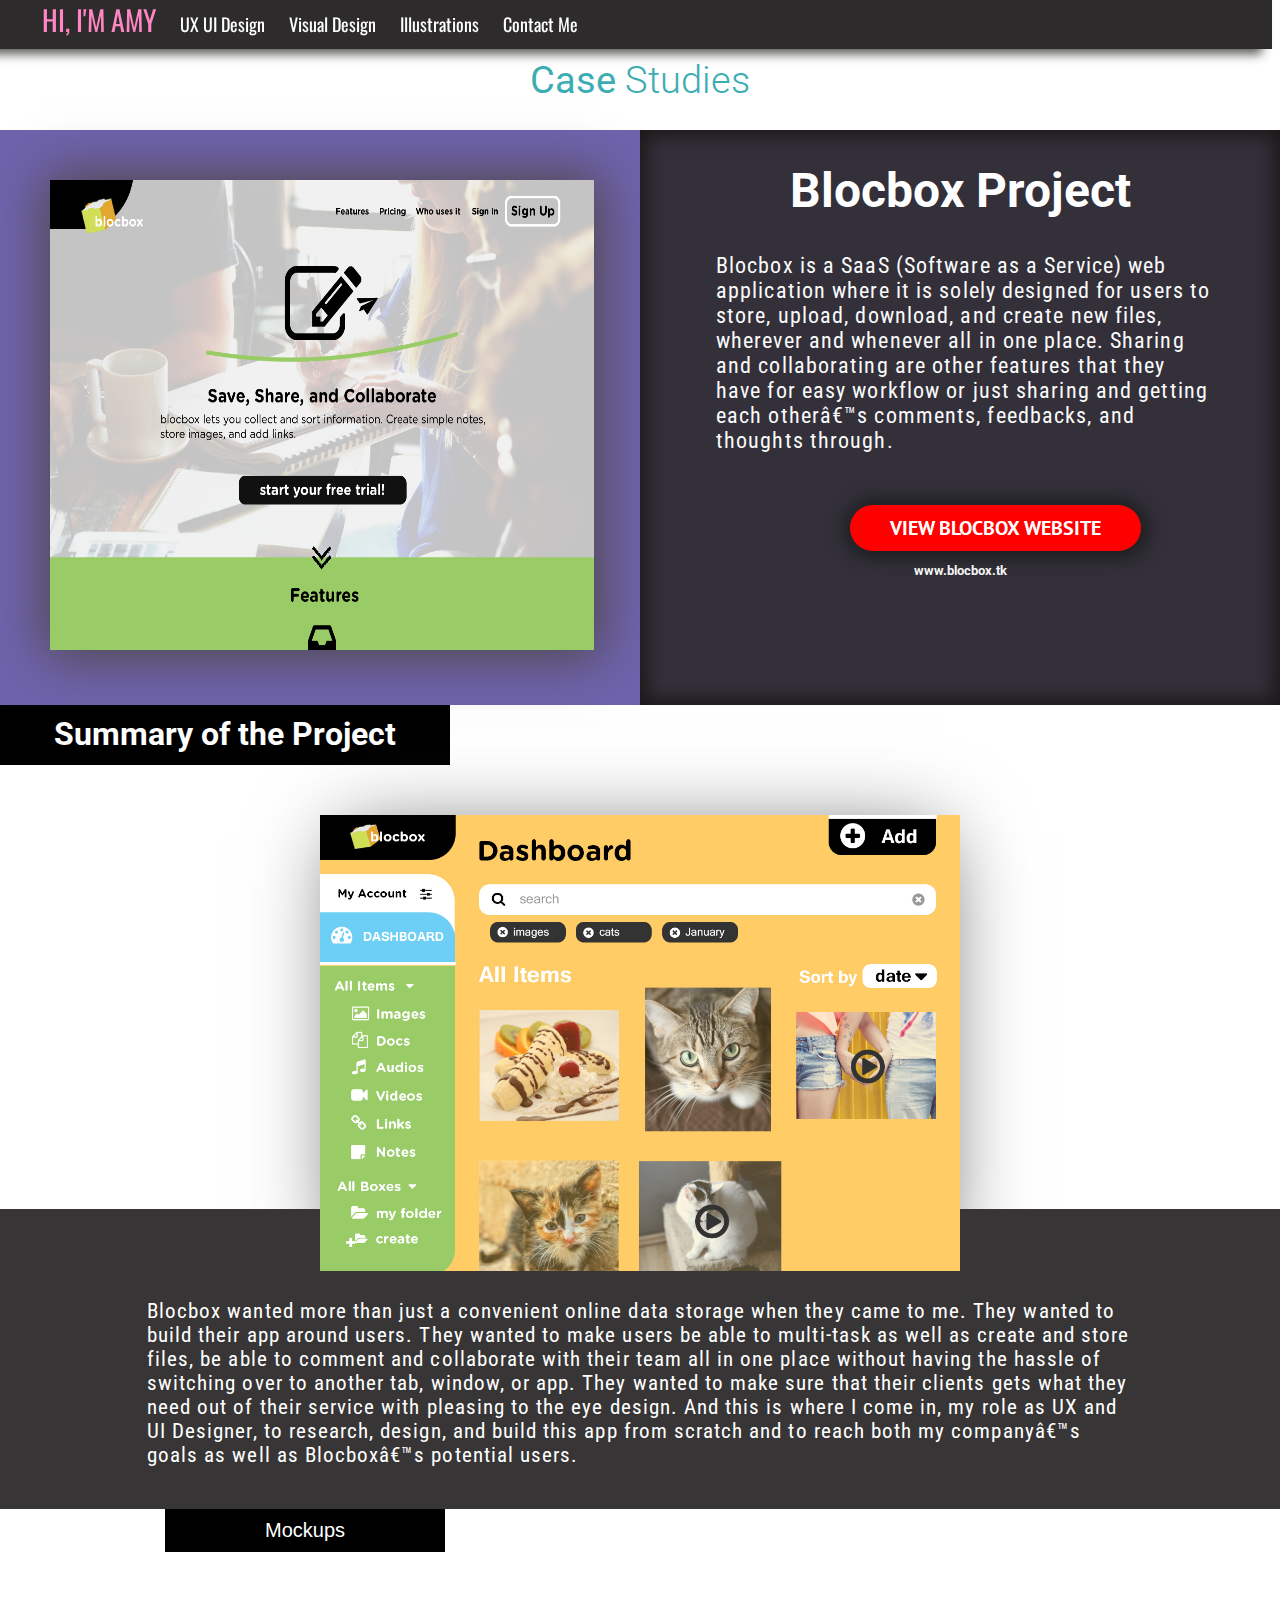
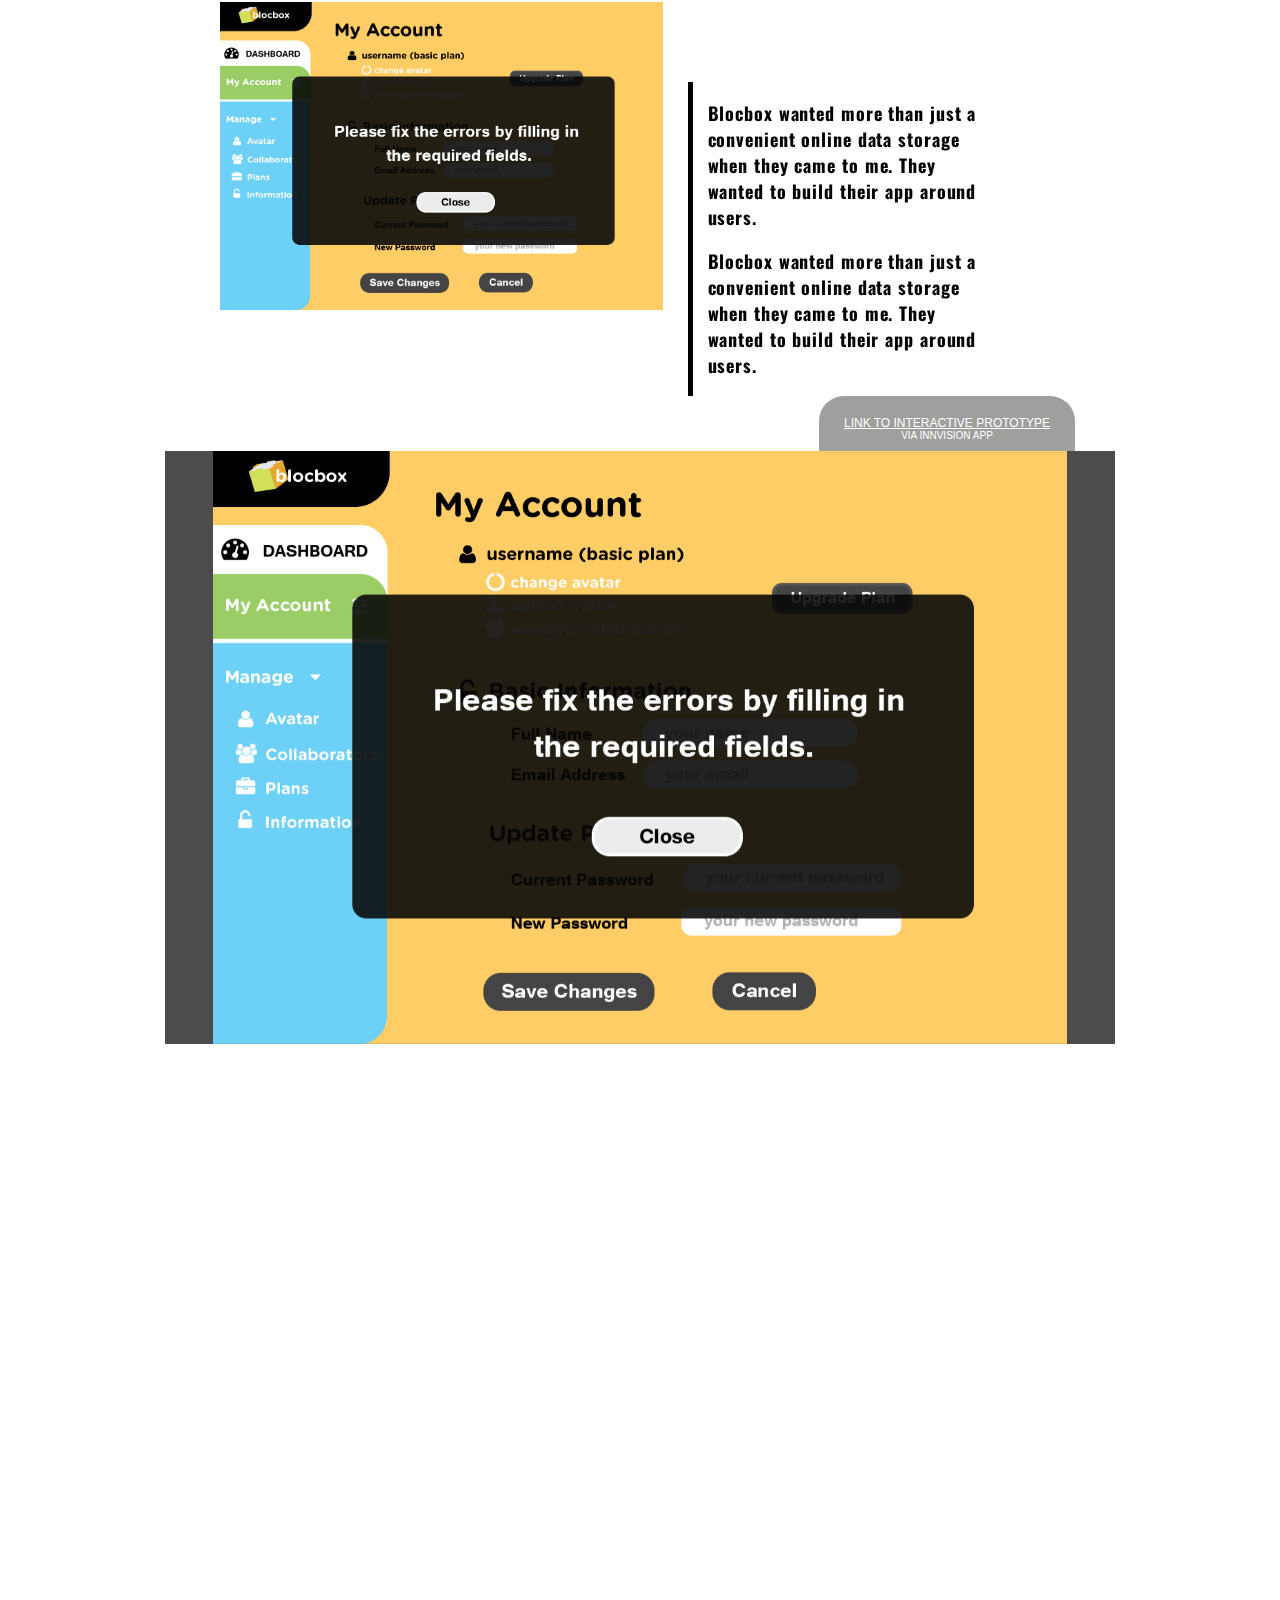
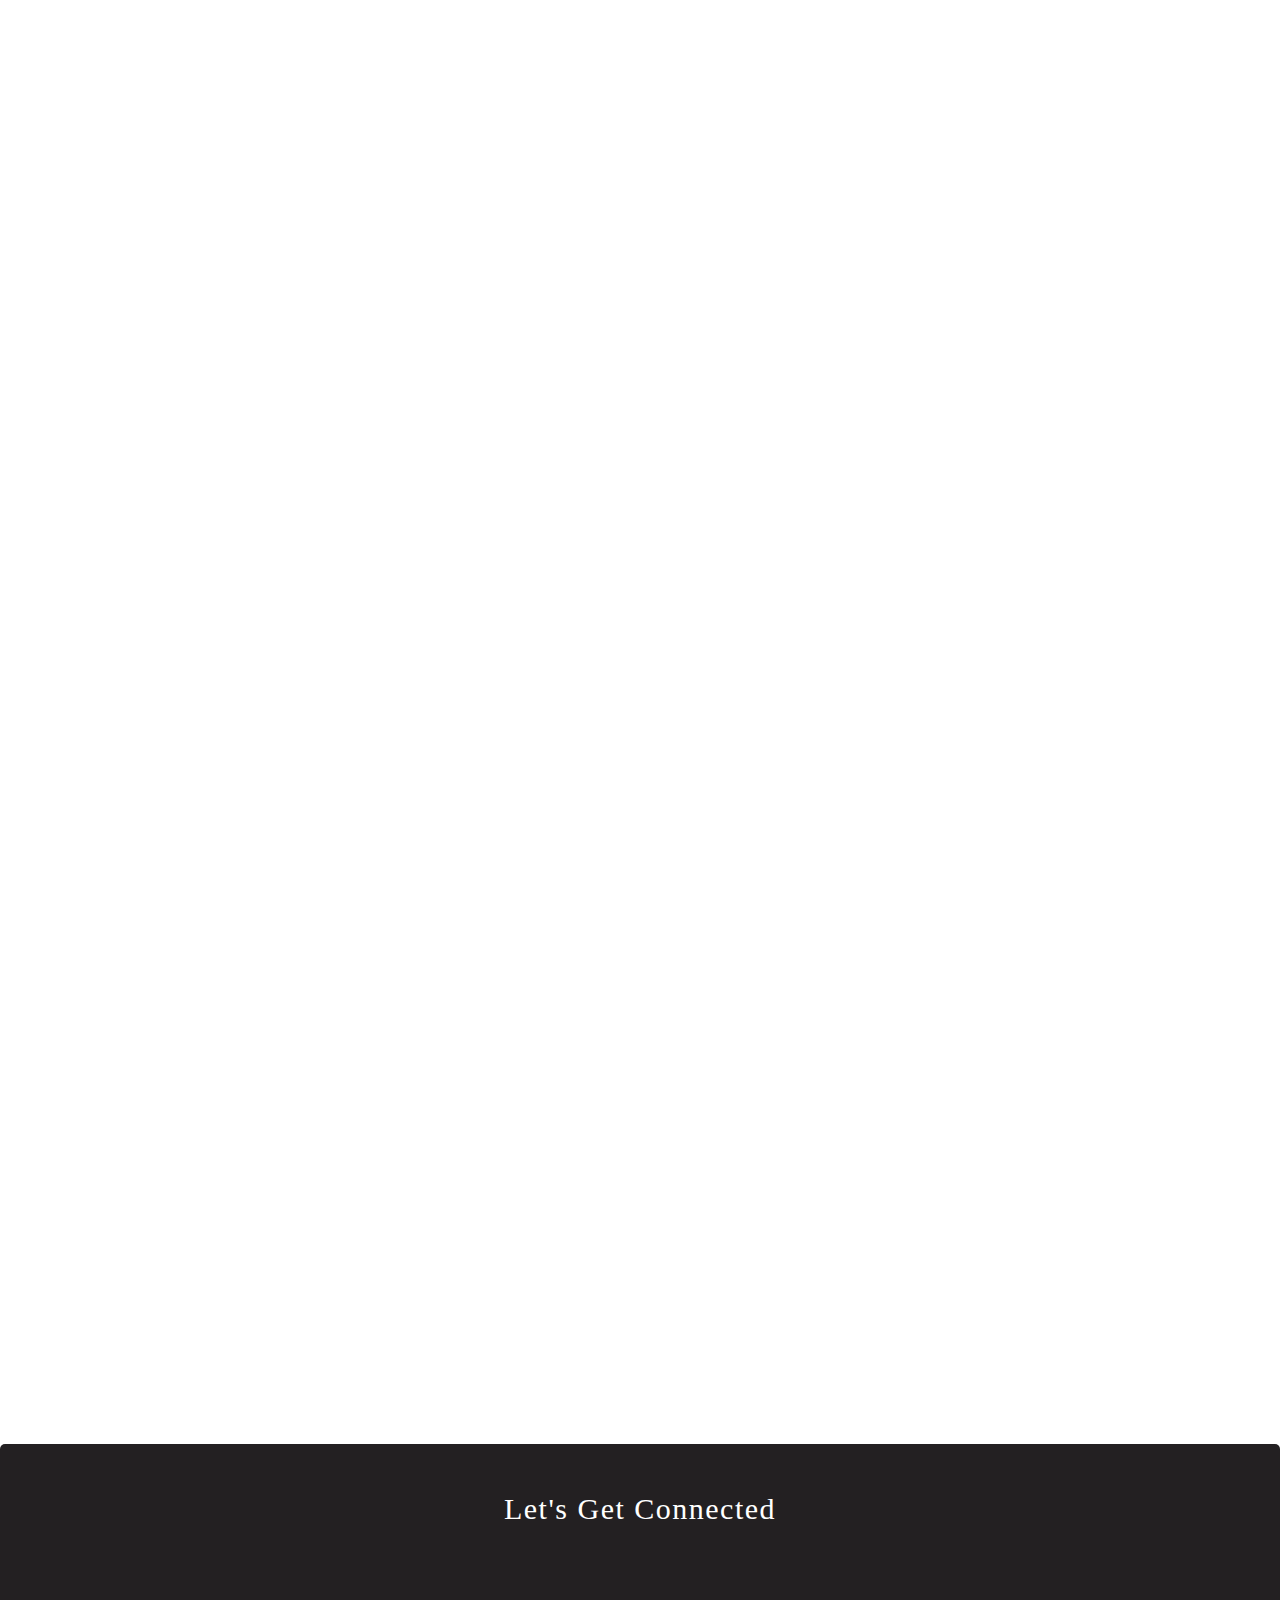
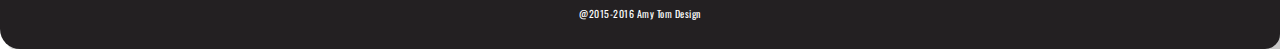
==== case-blocbox.html @ 27411eff "case study files" ====
<!DOCTYPE html>
<html class="no-js" lang="en">
<head>
  <meta content="charset=utf-8">

  <meta name="viewport" content="width=device-width, initial-scale=1.0, maximum-scale=1.0, user-scalable=0">
	<link rel="shortcut icon" href="../favicon.ico">
	<link href='https://fonts.googleapis.com/css?family=Droid+Sans:400,700' rel='stylesheet' type='text/css'>
  <link href='https://fonts.googleapis.com/css?family=PT+Sans:400,400italic,700,700italic' rel='stylesheet' type='text/css'>
  <link href='https://fonts.googleapis.com/css?family=PT+Sans+Caption:400,700' rel='stylesheet' type='text/css'>
	<link href='//fonts.googleapis.com/css?family=Oswald' rel='stylesheet' type='text/css'>
	<link href='//fonts.googleapis.com/css?family=Roboto' rel='stylesheet' type='text/css'>
  <link href='https://fonts.googleapis.com/css?family=Roboto+Condensed:400,300,300italic,400italic,700,700italic' rel='stylesheet' type='text/css'>
  <link rel="stylesheet" href="css/font-awesome.css">
  <link rel="stylesheet" href="css/case-studies.css">

  <script src="js/modernizr.js"></script>  
	<title>Amy Tom &#124; Case Study: Blocbox</title>
</head>

<body class="loading">
  <div class="navigation">
      <ul class="links">
        <li id="home"><a href="index.html">HI, I'M AMY</a></li>
        <li><a href="webdesignpage.html">UX UI Design</a></li>
        <li><a href="graphicdesign.html">Visual Design</a></li>
        <li><a href="illustrations.html">Illustrations</a></li>
        <li><a href="contactme.html">Contact Me</a></li>
      </ul>
    </div>
    <section class="web-header">
    	<div class="hero">
    		<h1 id="page-title"><strong>Case</strong> Studies</h1>
      </div>
    		<div class="left-container">
           <img class="hero-img" src="images/blocbox-homepage-mockup.png" alt="Blocbox Homepage"/>
        </div>
        <div class="right-container">
          <h1 id="project-title">Blocbox Project</h1>
          <p class="project-description">Blocbox is a SaaS (Software as a Service) web application where it is solely designed for users to store, upload, download, and create new files, wherever and whenever all in one place. Sharing and collaborating are other features that they have for easy workflow or just sharing and getting each other’s comments, feedbacks, and thoughts through.</p>
          <btn id="blocbox-btn"><a href="http://www.blocbox.tk">VIEW BLOCBOX WEBSITE</a></btn>
          <h5 class="blocbox-link">www.blocbox.tk</h5>
        </div>
    </section>
    <section id="summary">
      <div class="label-title">
      <h1>Summary of the Project</h1></div>
      <div class="summary-img"><img src="images/blocbox_dashboard_returningusers_mockup.jpg" alt="Blocbox Dashboard for Returning Users"/>
      </div>
      <div class="summary-description">
        <p>Blocbox wanted more than just a convenient online data storage when they came to me. They wanted to build their app around users. They wanted to make users be able to multi-task as well as create and store files, be able to comment and collaborate with their team all in one place without having the hassle of switching over to another tab, window, or app. They wanted to make sure that their clients gets what they need out of their service with pleasing to the eye design. And this is where I come in, my role as UX and UI Designer, to research, design, and build this app from scratch and to reach both my company’s goals as well as Blocbox’s potential users.</p>
      </div>
    </section>
     <div id="container" class="cf">
  
  <div id="main" role="main">
      <section class="slider">
        <div class="slider_title">Mockups</div>
        <div id="slider" class="flexslider">
          <ul class="slides">
              <li>
                  <div class="bx_left">
                 <img src="images/blocbox-img/blocbox_accountsettings_errormsg_mockup2.png" />
                    </div>
                    <div class="bx_right">
                      <p><strong>Blocbox wanted more than just a convenient online data storage when they came to me. They wanted to build their app around users. </strong></p>
                        <p><strong>Blocbox wanted more than just a convenient online data storage when they came to me. They wanted to build their app around users. </strong></p>
                    </div>
                    <div class="clear"></div>
            </li>
                
            <li>
                  <div class="bx_left">
                 <img src="images/blocbox-img/blocbox_accountsettings_errors_mockup2.png" />
                    </div>
                    <div class="bx_right">
                      <p><strong>Blocbox wanted more than just a convenient online data storage when they came to me. They wanted to build their app around users. </strong></p>
                        <p><strong>Blocbox wanted more than just a convenient online data storage when they came to me. They wanted to build their app around users. </strong></p>
                    </div>
                    <div class="clear"></div>                
            </li>
                
            <li>
                  <div class="bx_left">
                 <img src="images/blocbox-img/blocbox_accountsettings_mockup2.png" />
                    </div>
                    <div class="bx_right">
                      <p><strong>Blocbox wanted more than just a convenient online data storage when they came to me. They wanted to build their app around users. </strong></p>
                        <p><strong>Blocbox wanted more than just a convenient online data storage when they came to me. They wanted to build their app around users. </strong></p>
                    </div>
                    <div class="clear"></div>                
            </li>
                
            <li>
                  <div class="bx_left">
                 <img src="images/blocbox-img/blocbox_accountsettings_savedmsg_mockup2.png" />
                    </div>
                    <div class="bx_right">
                      <p><strong>Blocbox wanted more than just a convenient online data storage when they came to me. They wanted to build their app around users. </strong></p>
                        <p><strong>Blocbox wanted more than just a convenient online data storage when they came to me. They wanted to build their app around users. </strong></p>
                    </div>
                    <div class="clear"></div>                
            </li>
                
                 <li>
                  <div class="bx_left">
                 <img src="images/blocbox-img/blocbox_addcontentimage_completedtask_mockup.png" />
                    </div>
                    <div class="bx_right">
                      <p><strong>Blocbox wanted more than just a convenient online data storage when they came to me. They wanted to build their app around users. </strong></p>
                        <p><strong>Blocbox wanted more than just a convenient online data storage when they came to me. They wanted to build their app around users. </strong></p>
                    </div>
                    <div class="clear"></div>                
            </li>
                
            <li>
                  <div class="bx_left">
                 <img src="images/blocbox-img/blocbox_addcontentimage_mockup.png" />
                    </div>
                    <div class="bx_right">
                      <p><strong>Blocbox wanted more than just a convenient online data storage when they came to me. They wanted to build their app around users. </strong></p>
                        <p><strong>Blocbox wanted more than just a convenient online data storage when they came to me. They wanted to build their app around users. </strong></p>
                    </div>
                    <div class="clear"></div>                
            </li>
                
            <li>
                  <div class="bx_left">
                 <img src="images/blocbox-img/blocbox_addcontentimage_progressbar_mockup.png" />
                    </div>
                    <div class="bx_right">
                      <p><strong>Blocbox wanted more than just a convenient online data storage when they came to me. They wanted to build their app around users. </strong></p>
                        <p><strong>Blocbox wanted more than just a convenient online data storage when they came to me. They wanted to build their app around users. </strong></p>
                    </div>
                    <div class="clear"></div>                
            </li>
                
            <li>
                  <div class="bx_left">
                 <img src="images/blocbox-img/blocbox_addcontentimage_uploadedmsg_mockup.png" />
                    </div>
                    <div class="bx_right">
                      <p><strong>Blocbox wanted more than just a convenient online data storage when they came to me. They wanted to build their app around users. </strong></p>
                        <p><strong>Blocbox wanted more than just a convenient online data storage when they came to me. They wanted to build their app around users. </strong></p>
                    </div>
                    <div class="clear"></div>                
            </li>
                
                <li>
                  <div class="bx_left">
                 <img src="images/blocbox-img/blocbox_addlink_linkadded_mockup.png" />
                    </div>
                    <div class="bx_right">
                      <p><strong>Blocbox wanted more than just a convenient online data storage when they came to me. They wanted to build their app around users. </strong></p>
                        <p><strong>Blocbox wanted more than just a convenient online data storage when they came to me. They wanted to build their app around users. </strong></p>
                    </div>
                    <div class="clear"></div>                
            </li>
                
            <li>
                  <div class="bx_left">
                 <img src="images/blocbox-img/blocbox_addlink_mockup.png" />
                    </div>
                    <div class="bx_right">
                      <p><strong>Blocbox wanted more than just a convenient online data storage when they came to me. They wanted to build their app around users. </strong></p>
                        <p><strong>Blocbox wanted more than just a convenient online data storage when they came to me. They wanted to build their app around users. </strong></p>
                    </div>
                    <div class="clear"></div>                
            </li>
                
            <li>
                  <div class="bx_left">
                 <img src="images/blocbox-img/blocbox_addnotes_editmenu_mockup.png" />
                    </div>
                    <div class="bx_right">
                      <p><strong>Blocbox wanted more than just a convenient online data storage when they came to me. They wanted to build their app around users. </strong></p>
                        <p><strong>Blocbox wanted more than just a convenient online data storage when they came to me. They wanted to build their app around users. </strong></p>
                    </div>
                    <div class="clear"></div>                
            </li>
                
            <li>
                  <div class="bx_left">
                 <img src="images/blocbox-img/blocbox_addnotes_mockup.png" />
                    </div>
                    <div class="bx_right">
                      <p><strong>Blocbox wanted more than just a convenient online data storage when they came to me. They wanted to build their app around users. </strong></p>
                        <p><strong>Blocbox wanted more than just a convenient online data storage when they came to me. They wanted to build their app around users. </strong></p>
                    </div>
                    <div class="clear"></div>                
            </li>
<!----> 
            <li>
                  <div class="bx_left">
                 <img src="images/blocbox-img/blocbox_dashboard_hoverimage_mockup.png" />
                    </div>
                    <div class="bx_right">
                      <p><strong>Blocbox wanted more than just a convenient online data storage when they came to me. They wanted to build their app around users. </strong></p>
                        <p><strong>Blocbox wanted more than just a convenient online data storage when they came to me. They wanted to build their app around users. </strong></p>
                    </div>
                    <div class="clear"></div>                
            </li>
            <li>
                  <div class="bx_left">
                 <img src="images/blocbox-img/blocbox_dashboard_returningusers_addmenu_mockup.png" />
                    </div>
                    <div class="bx_right">
                      <p><strong>Blocbox wanted more than just a convenient online data storage when they came to me. They wanted to build their app around users. </strong></p>
                        <p><strong>Blocbox wanted more than just a convenient online data storage when they came to me. They wanted to build their app around users. </strong></p>
                    </div>
                    <div class="clear"></div>                
            </li>
            <li>
                  <div class="bx_left">
                 <img src="images/blocbox-img/blocbox_dashboard_returningusers_mockup.png" />
                    </div>
                    <div class="bx_right">
                      <p><strong>Blocbox wanted more than just a convenient online data storage when they came to me. They wanted to build their app around users. </strong></p>
                        <p><strong>Blocbox wanted more than just a convenient online data storage when they came to me. They wanted to build their app around users. </strong></p>
                    </div>
                    <div class="clear"></div>                
            </li>
                                                               
            <li>
                  <div class="bx_left">
                 <img src="images/blocbox-img/blocbox_dashboardnewusers_addbuttondropdownmenu_mockup.png" />
                    </div>
                    <div class="bx_right">
                      <p><strong>Blocbox wanted more than just a convenient online data storage when they came to me. They wanted to build their app around users. </strong></p>
                        <p><strong>Blocbox wanted more than just a convenient online data storage when they came to me. They wanted to build their app around users. </strong></p>
                    </div>
                    <div class="clear"></div>                
            </li>
            <li>
                  <div class="bx_left">
                 <img src="images/blocbox-img/blocbox_dashboardnewusers_mockup.png" />
                    </div>
                    <div class="bx_right">
                      <p><strong>Blocbox wanted more than just a convenient online data storage when they came to me. They wanted to build their app around users. </strong></p>
                        <p><strong>Blocbox wanted more than just a convenient online data storage when they came to me. They wanted to build their app around users. </strong></p>
                    </div>
                    <div class="clear"></div>                
            </li>
            <li>
                  <div class="bx_left">
                 <img src="images/blocbox-img/blocbox_homepage_mockup.png" />
                    </div>
                    <div class="bx_right">
                      <p><strong>Blocbox wanted more than just a convenient online data storage when they came to me. They wanted to build their app around users. </strong></p>
                        <p><strong>Blocbox wanted more than just a convenient online data storage when they came to me. They wanted to build their app around users. </strong></p>
                    </div>
                    <div class="clear"></div>                
            </li>
            <li>
                  <div class="bx_left">
                 <img src="images/blocbox-img/blocbox_resetpassword_emailsent_mockup.png" />
                    </div>
                    <div class="bx_right">
                      <p><strong>Blocbox wanted more than just a convenient online data storage when they came to me. They wanted to build their app around users. </strong></p>
                        <p><strong>Blocbox wanted more than just a convenient online data storage when they came to me. They wanted to build their app around users. </strong></p>
                    </div>
                    <div class="clear"></div>                
            </li>
            <li>
                  <div class="bx_left">
                 <img src="images/blocbox-img/blocbox_resetpassword_mockup.png" />
                    </div>
                    <div class="bx_right">
                      <p><strong>Blocbox wanted more than just a convenient online data storage when they came to me. They wanted to build their app around users. </strong></p>
                        <p><strong>Blocbox wanted more than just a convenient online data storage when they came to me. They wanted to build their app around users. </strong></p>
                    </div>
                    <div class="clear"></div>                
            </li>
            <li>
                  <div class="bx_left">
                 <img src="images/blocbox-img/blocbox_signin_mockup.png" />
                    </div>
                    <div class="bx_right">
                      <p><strong>Blocbox wanted more than just a convenient online data storage when they came to me. They wanted to build their app around users. </strong></p>
                        <p><strong>Blocbox wanted more than just a convenient online data storage when they came to me. They wanted to build their app around users. </strong></p>
                    </div>
                    <div class="clear"></div>                
            </li>
            <li>
                  <div class="bx_left">
                 <img src="images/blocbox-img/blocbox_signup_mockup.png" />
                    </div>
                    <div class="bx_right">
                      <p><strong>Blocbox wanted more than just a convenient online data storage when they came to me. They wanted to build their app around users. </strong></p>
                        <p><strong>Blocbox wanted more than just a convenient online data storage when they came to me. They wanted to build their app around users. </strong></p>
                    </div>
                    <div class="clear"></div>                
            </li>           
                <li>
                  <div class="bx_left">
                 <img src="images/blocbox-img/blocbox_updateinfoaftersignup_mockup.png" />
                    </div>
                    <div class="bx_right">
                      <p><strong>Blocbox wanted more than just a convenient online data storage when they came to me. They wanted to build their app around users. </strong></p>
                        <p><strong>Blocbox wanted more than just a convenient online data storage when they came to me. They wanted to build their app around users. </strong></p>
                    </div>
                    <div class="clear"></div>                
            </li>           
                <li>
                  <div class="bx_left">
                 <img src="images/blocbox-img/blocbox_upgradeplans_errormsg_mockup2.png" />
                    </div>
                    <div class="bx_right">
                      <p><strong>Blocbox wanted more than just a convenient online data storage when they came to me. They wanted to build their app around users. </strong></p>
                        <p><strong>Blocbox wanted more than just a convenient online data storage when they came to me. They wanted to build their app around users. </strong></p>
                    </div>
                    <div class="clear"></div>                
            </li>           
                <li>
                  <div class="bx_left">
                 <img src="images/blocbox-img/blocbox_upgradeplans_errors_mockup2.png" />
                    </div>
                    <div class="bx_right">
                      <p><strong>Blocbox wanted more than just a convenient online data storage when they came to me. They wanted to build their app around users. </strong></p>
                        <p><strong>Blocbox wanted more than just a convenient online data storage when they came to me. They wanted to build their app around users. </strong></p>
                    </div>
                    <div class="clear"></div>                
            </li>           
                <li>
                  <div class="bx_left">
                 <img src="images/blocbox-img/blocbox_upgradeplans_mockup2.png" />
                    </div>
                    <div class="bx_right">
                      <p><strong>Blocbox wanted more than just a convenient online data storage when they came to me. They wanted to build their app around users. </strong></p>
                        <p><strong>Blocbox wanted more than just a convenient online data storage when they came to me. They wanted to build their app around users. </strong></p>
                    </div>
                    <div class="clear"></div>                
            </li>           
                <li>
                  <div class="bx_left">
                 <img src="images/blocbox-img/blocbox_upgradeplans_plantaskdone_mockup2.png" />
                    </div>
                    <div class="bx_right">
                      <p><strong>Blocbox wanted more than just a convenient online data storage when they came to me. They wanted to build their app around users. </strong></p>
                        <p><strong>Blocbox wanted more than just a convenient online data storage when they came to me. They wanted to build their app around users. </strong></p>
                    </div>
                    <div class="clear"></div>                
            </li>           
                <li>
                  <div class="bx_left">
                 <img src="images/blocbox-img/blocbox_upgradeplans_selectednewplan_mockup2.png" />
                    </div>
                    <div class="bx_right">
                      <p><strong>Blocbox wanted more than just a convenient online data storage when they came to me. They wanted to build their app around users. </strong></p>
                        <p><strong>Blocbox wanted more than just a convenient online data storage when they came to me. They wanted to build their app around users. </strong></p>
                    </div>
                    <div class="clear"></div>                
            </li>           
                <li>
                  <div class="bx_left">
                 <img src="images/blocbox-img/blocbox_upgradeplans_selecting_mockup2.png" />
                    </div>
                    <div class="bx_right">
                      <p><strong>Blocbox wanted more than just a convenient online data storage when they came to me. They wanted to build their app around users. </strong></p>
                        <p><strong>Blocbox wanted more than just a convenient online data storage when they came to me. They wanted to build their app around users. </strong></p>
                    </div>
                    <div class="clear"></div>                
            </li>   
                            
          </ul>
        </div>
        
        <div class="thumb_button">
          <span><a href="#">LINK TO INTERACTIVE PROTOTYPE</a></span>
            <span>VIA INNVISION APP</span>
        </div>
        <div class="clear"></div>
        
        <div id="carousel" class="flexslider">
          <ul class="slides">
            <li>
              <img src="images/blocbox-img/blocbox_accountsettings_errormsg_mockup2.png" />
            </li>
            <li>
              <img src="images/blocbox-img/blocbox_accountsettings_errors_mockup2.png" />
            </li>
            <li>
              <img src="images/blocbox-img/blocbox_accountsettings_mockup2.png" />
            </li>
            <li>
              <img src="images/blocbox-img/blocbox_accountsettings_savedmsg_mockup2.png" />
            </li>
                 <li>
              <img src="images/blocbox-img/blocbox_addcontentimage_completedtask_mockup.png" />
            </li>
            <li>
              <img src="images/blocbox-img/blocbox_addcontentimage_mockup.png" />
            </li>
            <li>
              <img src="images/blocbox-img/blocbox_addcontentimage_progressbar_mockup.png" />
            </li>
            <li>
              <img src="images/blocbox-img/blocbox_addcontentimage_uploadedmsg_mockup.png" />
            </li>
                <li>
              <img src="images/blocbox-img/blocbox_addlink_linkadded_mockup.png" />
            </li>
            <li>
              <img src="images/blocbox-img/blocbox_addlink_mockup.png" />
            </li>
            <li>
              <img src="images/blocbox-img/blocbox_addnotes_editmenu_mockup.png" />
            </li>
            <li>
              <img src="images/blocbox-img/blocbox_addnotes_mockup.png" />
            </li>
            <li>
              <img src="images/blocbox_dashboard_hoverimage_mockup.png" />
            </li>           
                <li>
              <img src="images/blocbox-img/blocbox_dashboard_returningusers_addmenu_mockup.png" />
            </li>           
                <li>
              <img src="images/blocbox-img/blocbox_dashboard_returningusers_mockup.png" />
            </li>           
                <li>
              <img src="images/blocbox-img/blocbox_dashboardnewusers_addbuttondropdownmenu_mockup.png" />
            </li>           
                <li>
              <img src="images/blocbox-img/blocbox_dashboardnewusers_mockup.png" />
            </li>     
                <li>
              <img src="images/blocbox-img/blocbox_homepage_mockup.png" />
            </li> 
                <li>
              <img src="images/blocbox-img/blocbox_resetpassword_emailsent_mockup.png" />
            </li>                 
                <li>
              <img src="images/blocbox-img/blocbox_resetpassword_mockup.png" />
            </li>                 
                <li>
              <img src="images/blocbox-img/blocbox_signin_mockup.png" />
            </li>                 
                <li>
              <img src="images/blocbox-img/blocbox_signup_mockup.png" />
            </li>                 
                <li>
              <img src="images/blocbox-img/blocbox_updateinfoaftersignup_mockup.png" />
            </li>                 
                <li>
              <img src="images/blocbox-img/blocbox_upgradeplans_errormsg_mockup2.png" />
            </li>                 
                <li>
              <img src="images/blocbox-img/blocbox_upgradeplans_errors_mockup2.png" />
            </li>                 
                <li>
              <img src="images/blocbox-img/blocbox_upgradeplans_mockup2.png" />
            </li>                 
                <li>
              <img src="images/blocbox-img/blocbox_upgradeplans_plantaskdone_mockup2.png" />
            </li> 
                 <li>
              <img src="images/blocbox-img/blocbox_upgradeplans_selectednewplan_mockup2.png" />
            </li> 
                <li>
              <img src="images/blocbox-img/blocbox_upgradeplans_selecting_mockup2.png" />
            </li>                            
          </ul>
         
        </div>
      </section>
      
    </div>

  </div>

    <footer class="footer">
    <p class="linkme">Let's Get Connected</p>
    <div class="sociallinks">
      <ul>
        <li><a href="http://www.facebook.com/amytom87"><i class='fa fa-facebook-square'></i></a></li>
        <li><a href="https://www.linkedin.com/in/amytom"><i class='fa fa-linkedin'></i></a></li>
        <li><a href="https://twitter.com/amywebdesigns"><i class='fa fa-twitter'></i></a></li>
        <li><a href="http://instagram.com/lilmswtheart/"><i class='fa fa-instagram'></i></a></li>
      </ul>
      <p class="copyright">&#64;2015-2016 Amy Tom Design</p>
    </div>
  </footer>

<!-- jQuery -->
  <script src="http://ajax.googleapis.com/ajax/libs/jquery/1/jquery.min.js"></script>
  <script>window.jQuery || document.write('<script src="js/libs/jquery-1.7.min.js">\x3C/script>')</script>

  <!-- FlexSlider -->
  <script defer src="js/jquery.flexslider.js"></script>

  <script type="text/javascript">
    $(function(){
      SyntaxHighlighter.all();
    });
    $(window).load(function(){
      $('#carousel').flexslider({
        animation: "slide",
        controlNav: true,
        animationLoop: false,
        slideshow: false,
        itemWidth: 105,
        itemMargin: 0,
        asNavFor: '#slider'
      });

      $('#slider').flexslider({
        animation: "slide",
        controlNav: false,
        animationLoop: false,
        slideshow: false,
        sync: "#carousel",
        start: function(slider){
          $('body').removeClass('loading');
        }
      });
    });
  </script>
  <script>
  (function(i,s,o,g,r,a,m){i['GoogleAnalyticsObject']=r;i[r]=i[r]||function(){
  (i[r].q=i[r].q||[]).push(arguments)},i[r].l=1*new Date();a=s.createElement(o),
  m=s.getElementsByTagName(o)[0];a.async=1;a.src=g;m.parentNode.insertBefore(a,m)
  })(window,document,'script','https://www.google-analytics.com/analytics.js','ga');
  ga('create', 'UA-71195028-2', 'auto');
  ga('send', 'pageview');
</script>
</body>
</html>
---- css/case-studies.css ----
/**UX UI DESIGN PAGE**/
html, body {
  overflow-x: hidden;
}
body, footer {
  font-family: 'roboto', sans-serif;
  -webkit-font-smoothing: antialiased;
}
/* @mediaqueries */
  @media (min-width: 768px) {
   .container, .footer, header, .main, #testimonials {
     width: 500px;
     font-size: 20px;
     padding: 10px auto;
   }
   .links {
    margin-right: 5em;
   }
 }
 @media (min-width: 320px) {
   .container, .footer, header, .main, #testimonials {
     width: 500px;
     font-size: 20px;
     padding: 10px auto;
   }
   .links {
    margin-right: 5em;
   }
 }
 @media (min-width: 992px) {
   .container, .footer, header, .main {
     width: 970px;
   }
   .one-half {
     width:46%;
   }
   .one-third {
     width:29.33333%;
   }
   .one-fourth {
     width:21%;
   }
   header {
    width: 45%;
   }
 }
 @media (min-width: 1200px) {
   .container, .footer, header, .main {
     width: 1170px;
   }
   header {
    width: 75%;
   }
 }
 @media (min-width: 1920px) {
  .container, .footer, header, .main{
    width: 1860px;
  }

 }
/* Homepage Style*/
.masthead-heading,
.masthead-intro,
.footer {
text-align: center;
}
p,
.descriptions, .contact-info {
font-family: 'oswald', serif;
letter-spacing: 0.05em;
font-size: 18px;
list-style-type: none;
float: center;
margin-left: auto;
margin-right: auto;
}
.mastheader {
border-radius: 0px;
padding: 10em 0;
background-size: 95em;
width: 100%;
margin: 1em 0;
background-repeat: no-repeat;
background-size: cover;
height: 460px;
border-top: solid .75em #FFFF;
box-shadow: 0px 0px 0px #ffffff;
background-image: url("/images/heart_book_pages_pink2.jpg");
background-position: center bottom;
background-attachment: fixed;
}
.masthead-intro{
margin-bottom: 0.1em;
font-family: 'Poller One', cursive;
font-size: 22px;
color: #ffffff;
}
#job-title {
margin-bottom: 0.1em;
font-family: 'oswald', sans-serif;
color: #000000;
text-align: center;
font-size: 40px;
margin-top: -110px;
text-shadow: 2px 4px 5px #ffffff;
text-decoration: none;
}
#job-title a {
  text-decoration: none;
}
#job-title a:link {
color: black;
text-decoration: none;
}
#job-title a:hover {
color: #cceeff;
text-decoration: none;
}
#job-title a:visited {
color: black;
text-decoration: none;
}
.masthead-heading {
margin-top: -0.2em;
font-size: 200px;
font-family: 'Lobster Two', cursive;
color: #AD2424;
}
.navigation {
font-size: 18px;
position: fixed;
background-color:#232022;
width: 100%;
-webkit-font-smoothing: antialiased;
height: 70px;
margin-top: -21px;
margin-left:-8px;
box-shadow: -10px 5px 10px 0px #4E504A;
opacity:0.95;
  filter:alpha(opacity=50); /* For IE8 and earlier */
z-index: 200;
}
.navigation li {
color: white;
font-family: 'Oswald';
font-size: 18px;
display: inline;
width: 100%;
float: center;
padding: 0px 10px;
}
.navigation a:link {
color: white;
text-decoration: none;
}
.navigation a:hover {
color: #5AB4E3;
text-decoration: none;
}
.navigation a:visited {
color: white;
text-decoration: none;
}
ul.links {
  margin-top: 20px;
}
.about-me {
text-align: left;
font-family: 'oswald', sans-serif;
font-size: 21px;
color: #232022;
}
.infome,
.whereimfrom,
.moreaboutme,
.projects,
.contact-info, .summary {
max-width: 38em;
margin-left: auto;
margin-right: auto;
margin-top: 1em;
letter-spacing: 0.05em;
}
.contact-info {
max-width: 38em;
margin-left: 40%;
margin-right: auto;
margin-top: 1em;
letter-spacing: 0.05em;
}
.footer {
border-radius: 5px 5px 15px 20px;
box-shadow: 6px 6px 2px #C8C8C8;
background-size: 90px;
background-position: cover;
background-repeat: no-repeat;
background-color: #232022;
color: white;
padding: 18px 0;
letter-spacing: 0.0em;
margin-top: 100em;
width: 100%;
position: relative;
}
.linkme {
font-size: 30px;
font-family: 'Lobster Two', cursive;
text-align: center;
}
.sociallinks {
font-family: 'Oswald', sans-serif;
font-size: 20px;
color: white;
}
.sociallinks ul {
padding:0px;
}
.sociallinks li {
list-style-type: none;
display: inline-block;
}
.love {
font-family: 'ariel';
color: red;
}
.neverfails {
font-size: 30px;
}
.moreaboutme {
padding-bottom: 3em;
}
.footer .sociallinks a:link {
color: #FFF;
text-decoration: none;
}
.footer .sociallinks a:hover {
color: #FFB3FF;
text-decoration: none;
}
.footer .sociallinks a:visited {
color: #FF9900;
text-decoration: none;
}
@media only screen and (max-width: 500px) {
    .mastheader {
      padding: 2em 0;
    }
    .masthead-heading {
      font-size: 2em;
    }
    .footer {
      padding: 1em 0;
    }
    .sociallinks, p, .linkme, .job-title, .cover{
      font-size: .8em;
    }
    .moreaboutme,
    .projects, .job-title,
    .bit-about-me,
    .info, .web-header {
      font-size: 1em;
      padding: 1em 5px;
    }
    .navigation {
      padding: 2px;
      font-size: .002em;
    }
    .mesa,
    .love,
    .neverfails,
    .third-place,
    .lovecoding {
      font-size: 1.5em;
      padding: 1em 5px;
    }
  }
}
.projects-done {
font-size: 500px !important;
font-family: 'Lobster Two', cursive;
text-align: center;
width: 50%;
margin: 0 auto;
}
.NYTimes,
.karma-clone {
width: 90%;
margin-bottom: 20px;
}
.copyright {
  font-size: 10px;
}
#home {
  font-size:28px ;
  color: red;
  margin-top: -5px;
}
.navigation .home-icon {
  width: 29px;
  margin-top: 2px;
}
.amy-tom {
  margin-top: 0.2em;
  margin-bottom: 50px;
  font-size: 80px;
  font-family: 'Lobster Two', cursive;
  color: #720000;
  text-shadow: 3px 4px 3px #CF0053;
  -webkit-font-smoothing: antialiased;
}
.content {
  margin-bottom: 300px;
}
.nothing {
  color: white;
}
.sociallinks i {
  color: white;
  padding-right: 5px;
}
.page-title {
  margin-top: 10%;
  font-family: 'oswald', sans-serif;
  font-weight: 300;
}
.web-header {
  float: left;
  width: 100%;
}
 ...
 /* CONTENT */
.content-item {
   width:50%;
   margin:0 2% 25px;
   float:left;
   display:block;
 }
 .item-box {
   display:block;
   height:230px;
   background: #FFFFFF;
   box-shadow: 0px 1px 3px 0px rgba(0,0,0,0.40);
   position: relative;
   overflow: hidden;
   padding:20px;
 }
 .item-box > img {
   position:absolute;
   height:570px;
   width:50%;
   top:0;
   left:0;
   right:0;
 }
 .item-box h2 {
   font-family: 'Lato', Helvetica, Arial, sans-serif;
   font-weight: 700;
   font-size: 15px;
   line-height: 17px;
   margin:0;
 }
 .item-box h2 a {
   color: #3498DB;
   text-decoration: none;
 }
 .item-box h2 img {
   width:16px;
   height:16px;
   position:relative;
   top:2px;
   margin-right:5px;
 }
 .item-box p {
   font-size: 14px;
   color: #333333;
   line-height: 18px;
   margin:5px 0 0;
 }
/**IMAGES**/
*, *::before, *::after{
  -moz-box-sizing: border-box;
       box-sizing: border-box;
  
  -webkit-transition: all 0.3s ease-in-out;
          transition: all 0.3s ease-in-out;
}

/**  margin: 0px;
  padding: 0px;
  font-family: 'Lato',sans-serif;
  font-size: 18px;
  font-weight: 300;
  height: 100%;
  color: #fff;
}**/

.container{
  width: 1024px;
  max-width: 100%;
  margin: auto;
  display: block;
  text-align: center;
}

.hero{
  width: 100%;
  height: 90px;
  background: #fff;
  display: table;
  margin-top: 35px;
}

#page-title {
  color: #3CADB3;
  text-align: center;
  margin: 0;
  padding: 0;
  display: table-cell;
  vertical-align: middle;
  text-align: center;
  font-weight: 300;
  font-size: 38px;
}

#paycrave{
  width: 400px;
  height: 600px;
  overflow: hidden;
  position: relative;
  display: inline-block;
  vertical-align: top;
  border: 5px solid #fff;
  box-shadow: 0 0 5px #ddd;
  margin: 1em;
}
figure {
  width: 450px;
  height: 300px;
  overflow: hidden;
  position: relative;
  display: inline-block;
  vertical-align: top;
  border: 5px solid #fff;
  box-shadow: 0 0 5px #ddd;
  margin: 1em;
}
figcaption{
  position: absolute;
  left: 0; right: 0;
  top: 0; bottom: 0;
  text-align: center;
  font-weight: bold;
  width: 100%;
  height: 100%;
  display: table;
  z-index: 100;
}

figcaption div{
  display: table-cell;
  vertical-align: middle;
  position: relative;
  top: 20px;
  opacity: 0;
  color: #fff;
  text-transform: uppercase;
  background-color: rgba(71, 152, 193, 0.78);
  z-index: -2;
}

figcaption div:after{
  position: absolute;
  content: "";
  left: 0; right: 0;
  bottom: 40%;
  text-align: center;
  margin: auto;
  width: 0%;
  height: 2px;
  background: #2c3e50;
}

figure img{
  -webkit-transition: all 0.5s linear;
          transition: all 0.5s linear;
  -webkit-transform: scale3d(1, 1, 1);
          transform: scale3d(1, 1, 1);
  width: 115%;
}

figure:hover figcaption{
 background: rgba(255,255,255,0.3);
}

figcaption:hover div{
  opacity: 1;
  top: 0;
  text-decoration: none;
}

figcaption:hover div:after{
  width: 50%;
  text-decoration: none;
}

figure:hover img{
  -webkit-transform: scale3d(1.2, 1.2, 1);
          transform: scale3d(1.2, 1.2, 1);
  text-decoration: none;
        }
figcaption a:hover {
  color: white;
  text-decoration: none;
  -webkit-transform: scale3d(1.2, 1.2, 1);
          transform: scale3d(1.2, 1.2, 1);
}
figcaption a:visited {
  color: white;
  text-decoration: none;
  -webkit-transform: scale3d(1.2, 1.2, 1);
          transform: scale3d(1.2, 1.2, 1);
}
figcaption a:link, a:active {
  color: white;
  text-decoration: none;
  -webkit-transform: scale3d(1.2, 1.2, 1);
          transform: scale3d(1.2, 1.2, 1);
}


/*font-face*/
@font-face {
  font-family: 'Lato';
  font-style: normal;
  font-weight: 100;
  src: local('Lato Hairline'), local('Lato-Hairline'), url(http://themes.googleusercontent.com/static/fonts/lato/v6/boeCNmOCCh-EWFLSfVffDg.woff) format('woff');
}

@font-face {
  font-family: 'Lato';
  font-style: normal;
  font-weight: 300;
  src: local('Lato Light'), local('Lato-Light'), url(http://themes.googleusercontent.com/static/fonts/lato/v6/KT3KS9Aol4WfR6Vas8kNcg.woff) format('woff');
}
@font-face {
  font-family: 'Lato';
  font-style: normal;
  font-weight: 400;
  src: local('Lato Regular'), local('Lato-Regular'), url(http://themes.googleusercontent.com/static/fonts/lato/v6/9k-RPmcnxYEPm8CNFsH2gg.woff) format('woff');
}

@font-face {
  font-family: 'Lato';
  font-style: normal;
  font-weight: 700;
  src: local('Lato Bold'), local('Lato-Bold'), url(http://themes.googleusercontent.com/static/fonts/lato/v6/wkfQbvfT_02e2IWO3yYueQ.woff) format('woff');
}

#home a:link {
  color: #ff80bf;
}
#home a:visited {
  color: #ff80bf;
}
#home a:hover{
  color: #C03B73;
}
#home {
  font-size:28px ;
  font-color: #232022;
  margin-top: -5px;
}

/**Hero Container**/
.right-container {
  width: 50%;
  background-color: #33303a;
  height: 575px;
  margin-top: 5px;
  float: right;
  box-shadow: inset 0px 0px 17px 7px rgba(27, 22, 22, 0.9);
}
.left-container {
  width: 50%;
  height: 575px;
  margin-top: 5px;
  float: left;
  background-color: #6f63ad;
}
#project-title {
  color: white;
  text-align: center;
  font-family: 'Roboto', sans-serif;
  font-weight: 700;
  font-size: 48px;
}
.project-description {
  color: #FBFBFB;
  text-align: left;
  font-family: 'Roboto Condensed', sans-serif;
  font-weight: 400;
  width: 80%;
  font-size: 22px;
  padding-top: 2px;
  padding-left: 12px;
  padding-bottom: 40px;
}
#blocbox-btn {
  background-color: red;
  text-align: center;
  color: white;
  font-family: 'PT Sans', sans-serif;
  font-size: 20px;
  margin-left: 10.5em;
  padding: 10px 40px;
  font-weight: 700;
  box-shadow: 1px 1px 20px 5px #1a1a1a;
  border-radius: 25px;
}
#blocbox-btn a:link {
  text-decoration: none;
  color: white;
}
#blocbox-btn a:hover {
  text-decoration: none;
  color: pink;
}
#blocbox-btn a:visited {
  text-decoration: none;
  color: white;
}
h5.blocbox-link {
  color: whitesmoke;
  text-align: center;
}
.hero-img {
  width:85%;
  margin: 50px;
  box-shadow: 1px 1px 50px 6px #4e4646;
  height: 470px;
}

/**SUMMARY PORTION**/
.label-title {
  background-color: black;
  color: white;
  width: 450px;
  height: 60px;
  margin-top: 44.05em;
}
.label-title h1 {
  text-align: center;
  padding-top: 10px;
}
.summary-img img {
  margin: 50px auto;
  width: 50%;
  display: flex;
  box-shadow: 1px 2px 5em -20px #5a5858;
}
.summary-description {
  background-color: #373535;
  height: 300px;
  color: white;
  margin-top: -7em;
}
.summary-description p {
  padding: 4.25em 7em;
  font-family: 'Roboto Condensed', sans-serif;
  font-size: 21px;
}

/**SKETCHES PORTION**/
.label-sketches {
  background: grey;
  color: white;
  width: 450px;
  height: 60px;
  margin-top: -25px;
}
.label-sketches h1 {
  text-align: center;
  padding-top: 5px;
  font-size: 30px;
}

/**Carousal**/

/* Reset Styles
***********************/

/*
 * MyFonts Webfont Build ID 1114443, 2011-09-02T06:08:04-0400 - REGULAR
 * MyFonts Webfont Build ID 1118460, 2011-09-05T07:13:16-0400 - MEDIUM
 * MyFonts Webfont Build ID 825795, 2011-05-26T03:42:08-0400 - SEMIBOLD
 *
 * The fonts listed in this notice are subject to the End User License
 * Agreement(s) entered into by the website owner. All other parties are 
 * explicitly restricted from using the Licensed Webfonts(s).
 * 
 * You may obtain a valid license at the URLs below
 *
 * License: http://www.myfonts.com/viewlicense?type=web&buildid=1114443 - REGULAR
 * License: http://www.myfonts.com/viewlicense?type=web&buildid=1118460 - MEDIUM
 * License: http://www.myfonts.com/viewlicense?1056 - SEMIBOLD
 * 
 * Webfont: Geogrotesque SemiBold
 * URL: http://new.myfonts.com/fonts/emtype/geogrotesque/semibold/
 * Foundry: Emtype Foundry
 * Copyright: Copyright © 2009 by Eduardo Manso. All rights reserved.
 * Licensed pageviews: 10,000,000/month
 * 
 * © 2011 Bitstream Inc
*/

/* GEO - Semibold */
@font-face {font-family: 'Geogrotesque-SemiBold';src: url('fonts/webfonts/geo-semibold/eot/style_169898.eot');src: url('fonts/webfonts/geo-semibold/eot/style_169898.eot?#iefix') format('embedded-opentype'),url('fonts/webfonts/geo-semibold/woff/style_169898.woff') format('woff'),url('fonts/webfonts/geo-semibold/ttf/style_169898.ttf') format('truetype'),url('fonts/webfonts/geo-semibold/svg/style_169898.svg#Geogrotesque-SemiBold') format('svg');}

/* GEO - Medium */
@font-face {font-family: 'Geogrotesque-Medium';src: url('fonts/webfonts/geo-medium/eot/1110FC_0.eot');src: url('fonts/webfonts/geo-medium/eot/1110FC_0.eot?#iefix') format('embedded-opentype'),url('fonts/webfonts/geo-medium/woff/1110FC_0.woff') format('woff'),url('fonts/webfonts/geo-medium/ttf/1110FC_0.ttf') format('truetype'),url('webfonts/1110FC_0.svg#wf') format('svg');}

/* GEO - Regular */
 @font-face {font-family: 'Geogrotesque-Regular';src: url('fonts/webfonts/geo-regular/eot/11014B_0.eot');src: url('fonts/webfonts/geo-regular/eot/11014B_0.eot?#iefix') format('embedded-opentype'),url('fonts/webfonts/geo-regular/woff/11014B_0.woff') format('woff'),url('fonts/webfonts/geo-regular/ttf/11014B_0.ttf') format('truetype'),url('.fonts/webfonts/geo-regular/svg/11014B_0.svg#wf') format('svg');}

/* Icon Fonts
*********************************/
/* Font-face Icons */
@font-face {
  font-family: 'flexslider-icon';
  src:url('../fonts/webfonts/flexslider-icon.eot');
  src:url('../fonts/webfonts/flexslider-icon.eot?#iefix') format('embedded-opentype'),
    url('../fonts/webfonts/flexslider-icon.woff') format('woff'),
    url('../fonts/webfonts/flexslider-icon.ttf') format('truetype'),
    url('../fonts/webfonts/flexslider-icon.svg#flexslider-icon') format('svg');
  font-weight: normal;
  font-style: normal;
}

body {
    margin: 0;
    padding: 0;
}

.cf {
    margin: 0 auto;
    width: 950px;
}
.clear{
  clear:both;
}
.bx_left {
    float: left;
    margin: 0;
    padding: 0 25px 0 55px;
    width: 55%;
}
.bx_left img{
  max-height:350px;
}
.bx_right {
    border-left: 5px solid hsl(0, 0%, 0%);
    float: left;
    margin: 80px 0 0;
    padding: 0 0 0 15px;
    width: 32%;
}
#carousel {
    background: hsl(0, 1%, 30%) none repeat scroll 0 0;
    margin: 0;
  overflow:hidden;
  padding: 0 48px 0 48px;
}
#carousel .flex-viewport ul.slides img {
    /*padding: 25px 15px;*/
  padding: 25px 15px 40px;
    width: 90px;
  height:65px;
}
#carousel .flex-viewport ul li.flex-active-slide img{
  opacity:1;
}
#carousel .flex-viewport ul li img{
  opacity:.5;
}
body .flex-direction-nav .flex-disabled{
  opacity:1 !important;
   z-index: 0;
}
ul.flex-direction-nav .flex-prev{
  left:15px;
  opacity:1 !important;
}
ul.flex-direction-nav .flex-next{
  right:15px;
  opacity:1 !important;
}
#slider.flexslider {
    margin: 50px 0 10px 0;
  max-height:350px;
}
body .flex-direction-nav a::before {
    color: hsl(0, 0%, 100%);
}

body .flex-control-nav {
    bottom: 5px;
    z-index: 99999;
}
body .flex-control-paging li a.flex-active {
    background: #000;
    cursor: default;
}
body .flex-control-paging li a {
    background: hsl(0, 0%, 100%) none repeat scroll 0 0;
}
.slider_title {
    background: hsl(0, 0%, 0%) none repeat scroll 0 0;
    color: hsl(0, 0%, 100%);
    font-family: sans-serif;
    font-size: 20px;
    padding: 10px 15px;
    text-align: center;
    width: 280px;
}
.thumb_button {
    background: hsl(60, 1%, 62%) none repeat scroll 0 0;
    border-radius: 25px 25px 0 0;
    display: block;
    float: right;
    padding: 20px 25px 10px;
    text-align: center;
    width: -moz-fit-content;
  font-family: sans-serif;
  margin:0 40px 0 0;
}
.thumb_button span {
    display: block;
  font-size:10px;
  color:#fff;
}
.thumb_button span a {
    color: hsl(0, 0%, 100%);
    font-size: 12px;
    text-decoration: underline;
}

/*.........for responsive................*/
@media only screen and (max-width: 500px) {
body #slider.flexslider {
    max-height:calc() !important;
}
}
@media only screen and (max-width: 780px) {
.cf {
    margin: 0 auto;
    width: 100%;
} 
.bx_left {
    float: none;
    margin: 0;
    padding: 0 25px 0 0;
    width: 100%;
}
.bx_right {
    border-left: 5px solid hsl(0, 0%, 0%);
    float: none;
    margin: 15px 0 0;
    padding: 0 0 0 15px;
    width: 100%;
}
}
@media all and (max-width: 780px) and (min-width: 350px) {
#slider.flexslider {
    max-height:none !important;
}
}

/**flexslider CSS**/
/*
 * jQuery FlexSlider v2.6.1
 * http://www.woothemes.com/flexslider/
 *
 * Copyright 2012 WooThemes
 * Free to use under the GPLv2 and later license.
 * http://www.gnu.org/licenses/gpl-2.0.html
 *
 * Contributing author: Tyler Smith (@mbmufffin)
 *
 */
/* ====================================================================================================================
 * FONT-FACE
 * ====================================================================================================================*/
@font-face {
font-family: 'flexslider-icon';
src:url('../fonts/flexslider-icon.eot');
src:url('../fonts/flexslider-icon.eot?#iefix') format('embedded-opentype'),
    url('../fonts/flexslider-icon.woff') format('woff'),
    url('../fonts/flexslider-icon.ttf') format('truetype'),
    url('../fonts/flexslider-icon.svg#flexslider-icon') format('svg');
font-weight: normal;
font-style: normal}
/* ====================================================================================================================
 * RESETS
 * ====================================================================================================================*/
.flex-container a:hover,
.flex-slider a:hover {
  outline: none;
}
.slides,
.slides > li,
.flex-control-nav,
.flex-direction-nav {
  margin: 0;
  padding: 0;
  list-style: none;
}
.flex-pauseplay span {
  text-transform: capitalize;
}
/* ====================================================================================================================
 * BASE STYLES
 * ====================================================================================================================*/
.flexslider {
  margin: 0;
  padding: 0;
}
.flexslider .slides > li {
  display: none;
  -webkit-backface-visibility: hidden;
}
.flexslider .slides img {
  width: 100%;
  display: block;
}
.flexslider .slides:after {
  content: "\0020";
  display: block;
  clear: both;
  visibility: hidden;
  line-height: 0;
  height: 0;
}
html[xmlns] .flexslider .slides {
  display: block;
}
* html .flexslider .slides {
  height: 1%;
}
.no-js .flexslider .slides > li:first-child {
  display: block;
}
/* ====================================================================================================================
 * DEFAULT THEME
 * ====================================================================================================================*/
.flexslider {
  margin: 0 0 50px;
/*  background: #fff;
  border: 4px solid #fff;*/
  position: relative;
  zoom: 1;
/*  -webkit-border-radius: 4px;
  -moz-border-radius: 4px;
  border-radius: 4px;
  -webkit-box-shadow: '' 0 1px 4px rgba(0, 0, 0, 0.2);
  -moz-box-shadow: '' 0 1px 4px rgba(0, 0, 0, 0.2);
  -o-box-shadow: '' 0 1px 4px rgba(0, 0, 0, 0.2);
  box-shadow: '' 0 1px 4px rgba(0, 0, 0, 0.2);*/
}
.flexslider .slides {
  zoom: 1;
}
.flexslider .slides img {
  height: auto;
  -moz-user-select: none;
}
.flex-viewport {
  max-height: 2000px;
  -webkit-transition: all 1s ease;
  -moz-transition: all 1s ease;
  -ms-transition: all 1s ease;
  -o-transition: all 1s ease;
  transition: all 1s ease;
}
.loading .flex-viewport {
  max-height: 300px;
}
.carousel li {
  margin-right: 5px;
}
.flex-direction-nav {
  *height: 0;
}

.flex-direction-nav a {
  text-decoration: none;
  display: block;
  width: 40px;
  height: 40px;
  margin: -20px 0 0;
  position: absolute;
  top: 50%;
  z-index: 10;
  overflow: hidden;
  opacity: 0;
  cursor: pointer;
  color: rgba(0, 0, 0, 0.8);
  text-shadow: 1px 1px 0 rgba(255, 255, 255, 0.3);
  -webkit-transition: all 0.3s ease-in-out;
  -moz-transition: all 0.3s ease-in-out;
  -ms-transition: all 0.3s ease-in-out;
  -o-transition: all 0.3s ease-in-out;
  transition: all 0.3s ease-in-out;
}
.flex-direction-nav a:before {
  font-family: "flexslider-icon";
  font-size: 40px;
  display: inline-block;
  content: '\f001';
  color: rgba(0, 0, 0, 0.8);
  text-shadow: 1px 1px 0 rgba(255, 255, 255, 0.3);
}
.flex-direction-nav a.flex-next:before {
  content: '\f002';
}
.flex-direction-nav .flex-prev {
  l/*eft: -50px;*/
}
.flex-direction-nav .flex-next {
  /*right: -50px;*/
  text-align: right;
}
.flexslider:hover .flex-direction-nav .flex-prev {
  opacity: 0.7;
  left: 10px;
}
.flexslider:hover .flex-direction-nav .flex-prev:hover {
  opacity: 1;
}
.flexslider:hover .flex-direction-nav .flex-next {
  opacity: 0.7;
  right: 10px;
}
.flexslider:hover .flex-direction-nav .flex-next:hover {
  opacity: 1;
}
.flex-direction-nav .flex-disabled {
  opacity: 0!important;
  filter: alpha(opacity=0);
  cursor: default;
  z-index: -1;
}
.flex-pauseplay a {
  display: block;
  width: 20px;
  height: 20px;
  position: absolute;
  bottom: 5px;
  left: 10px;
  opacity: 0.8;
  z-index: 10;
  overflow: hidden;
  cursor: pointer;
  color: #000;
}
.flex-pauseplay a:before {
  font-family: "flexslider-icon";
  font-size: 20px;
  display: inline-block;
  content: '\f004';
}
.flex-pauseplay a:hover {
  opacity: 1;
}
.flex-pauseplay a.flex-play:before {
  content: '\f003';
}
.flex-control-nav {
  width: 100%;
  position: absolute;
  bottom: -40px;
  text-align: center;
}
.flex-control-nav li {
  margin: 0 6px;
  display: inline-block;
  zoom: 1;
  *display: inline;
}
.flex-control-paging li a {
  width: 11px;
  height: 11px;
  display: block;
  background: #666;
  background: rgba(0, 0, 0, 0.5);
  cursor: pointer;
  text-indent: -9999px;
  -webkit-box-shadow: inset 0 0 3px rgba(0, 0, 0, 0.3);
  -moz-box-shadow: inset 0 0 3px rgba(0, 0, 0, 0.3);
  -o-box-shadow: inset 0 0 3px rgba(0, 0, 0, 0.3);
  box-shadow: inset 0 0 3px rgba(0, 0, 0, 0.3);
  -webkit-border-radius: 20px;
  -moz-border-radius: 20px;
  border-radius: 20px;
}
.flex-control-paging li a:hover {
  background: #333;
  background: rgba(0, 0, 0, 0.7);
}
.flex-control-paging li a.flex-active {
  background: #000;
  background: rgba(0, 0, 0, 0.9);
  cursor: default;
}
.flex-control-thumbs {
  margin: 5px 0 0;
  position: static;
  overflow: hidden;
}
.flex-control-thumbs li {
  width: 25%;
  float: left;
  margin: 0;
}
.flex-control-thumbs img {
  width: 100%;
  height: auto;
  display: block;
  opacity: .7;
  cursor: pointer;
  -moz-user-select: none;
  -webkit-transition: all 1s ease;
  -moz-transition: all 1s ease;
  -ms-transition: all 1s ease;
  -o-transition: all 1s ease;
  transition: all 1s ease;
}
.flex-control-thumbs img:hover {
  opacity: 1;
}
.flex-control-thumbs .flex-active {
  opacity: 1;
  cursor: default;
}
/* ====================================================================================================================
 * RESPONSIVE
 * ====================================================================================================================*/
@media screen and (max-width: 860px) {
  .flex-direction-nav .flex-prev {
    opacity: 1;
    left: 10px;
  }
  .flex-direction-nav .flex-next {
    opacity: 1;
    right: 10px;
  }
}
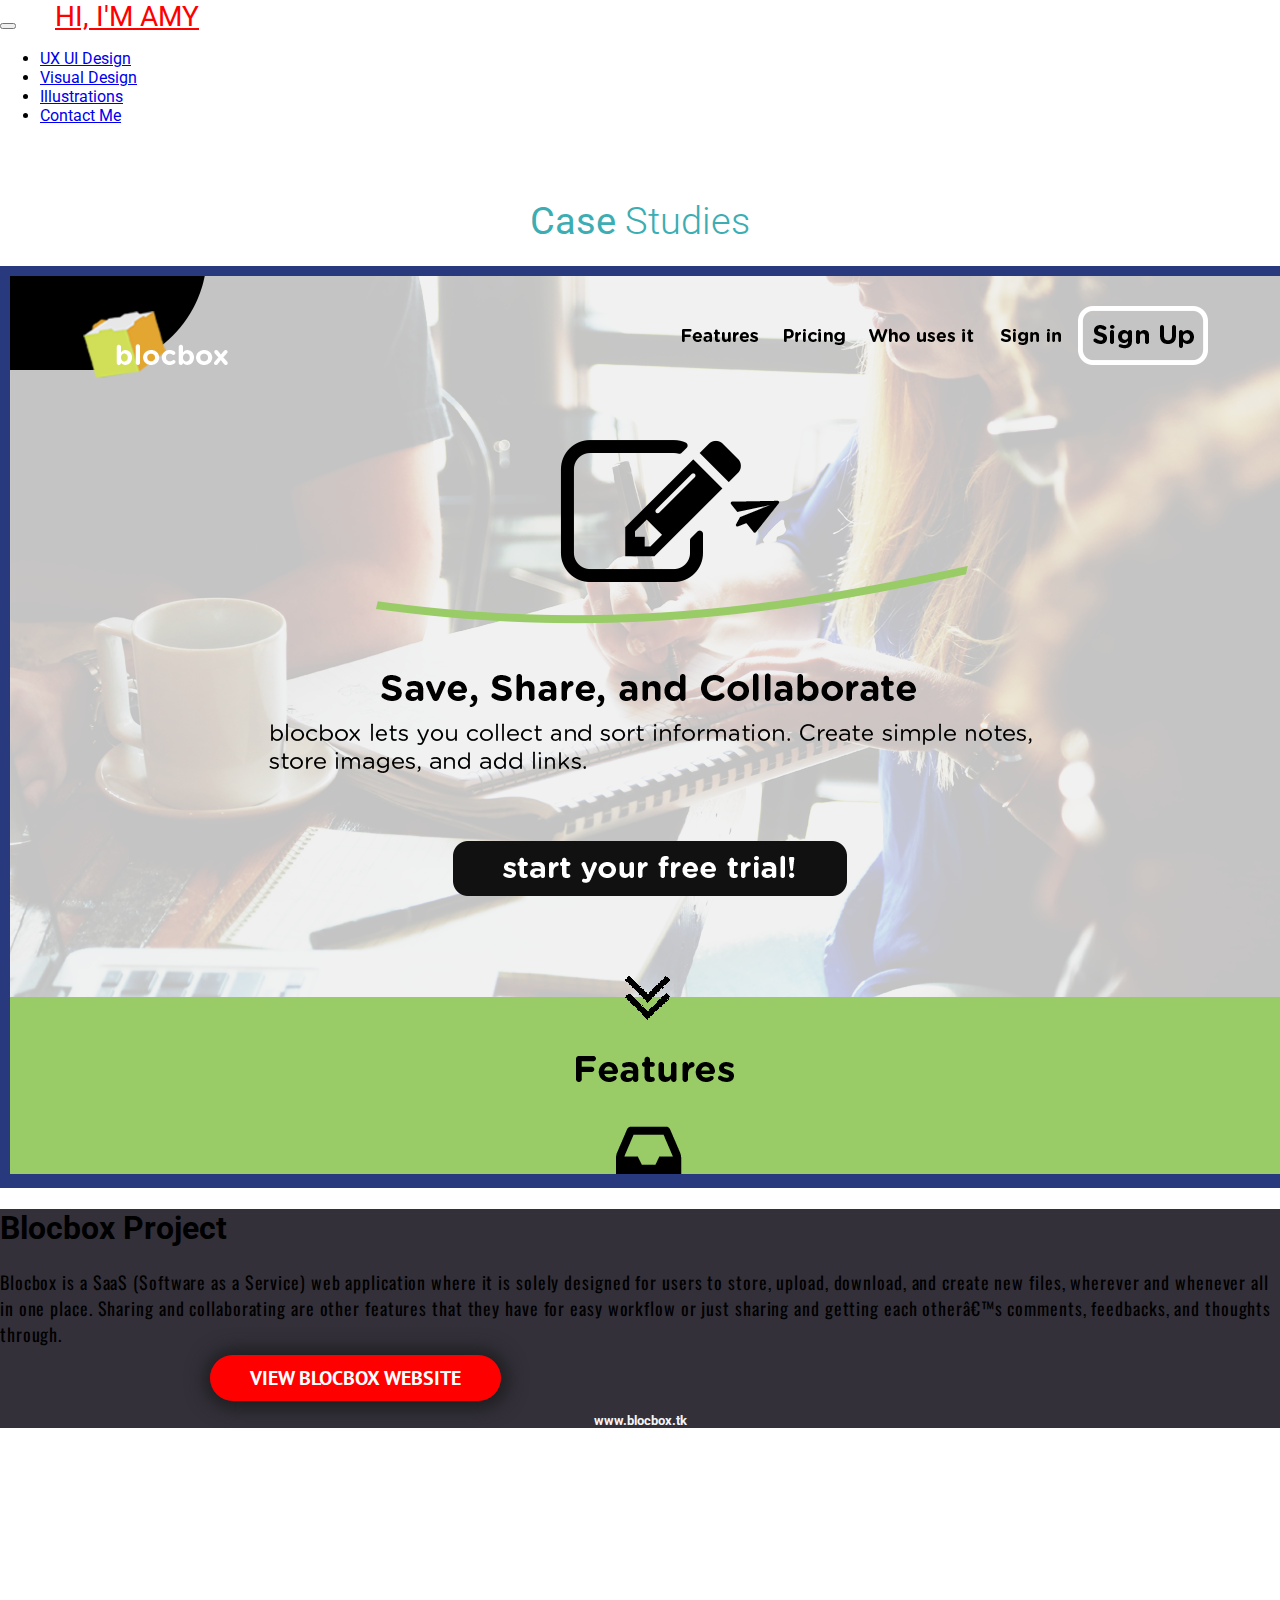
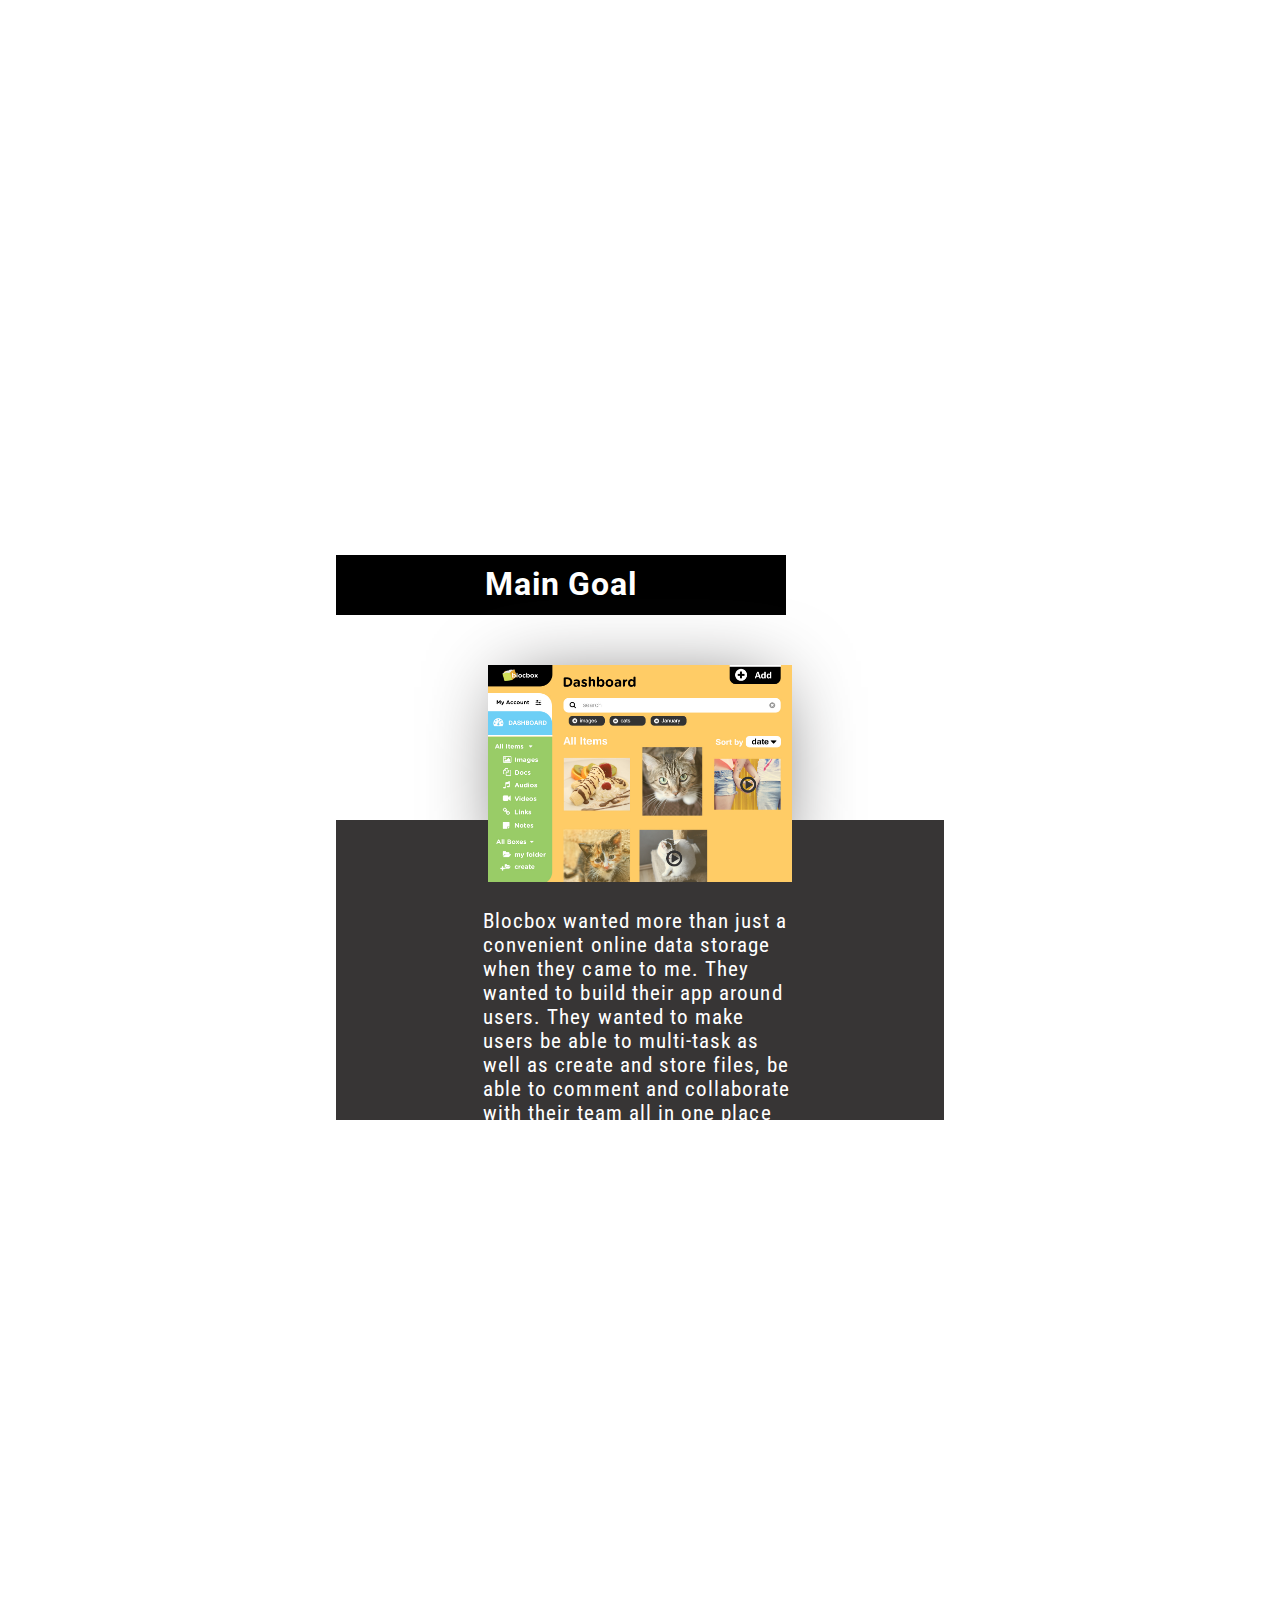
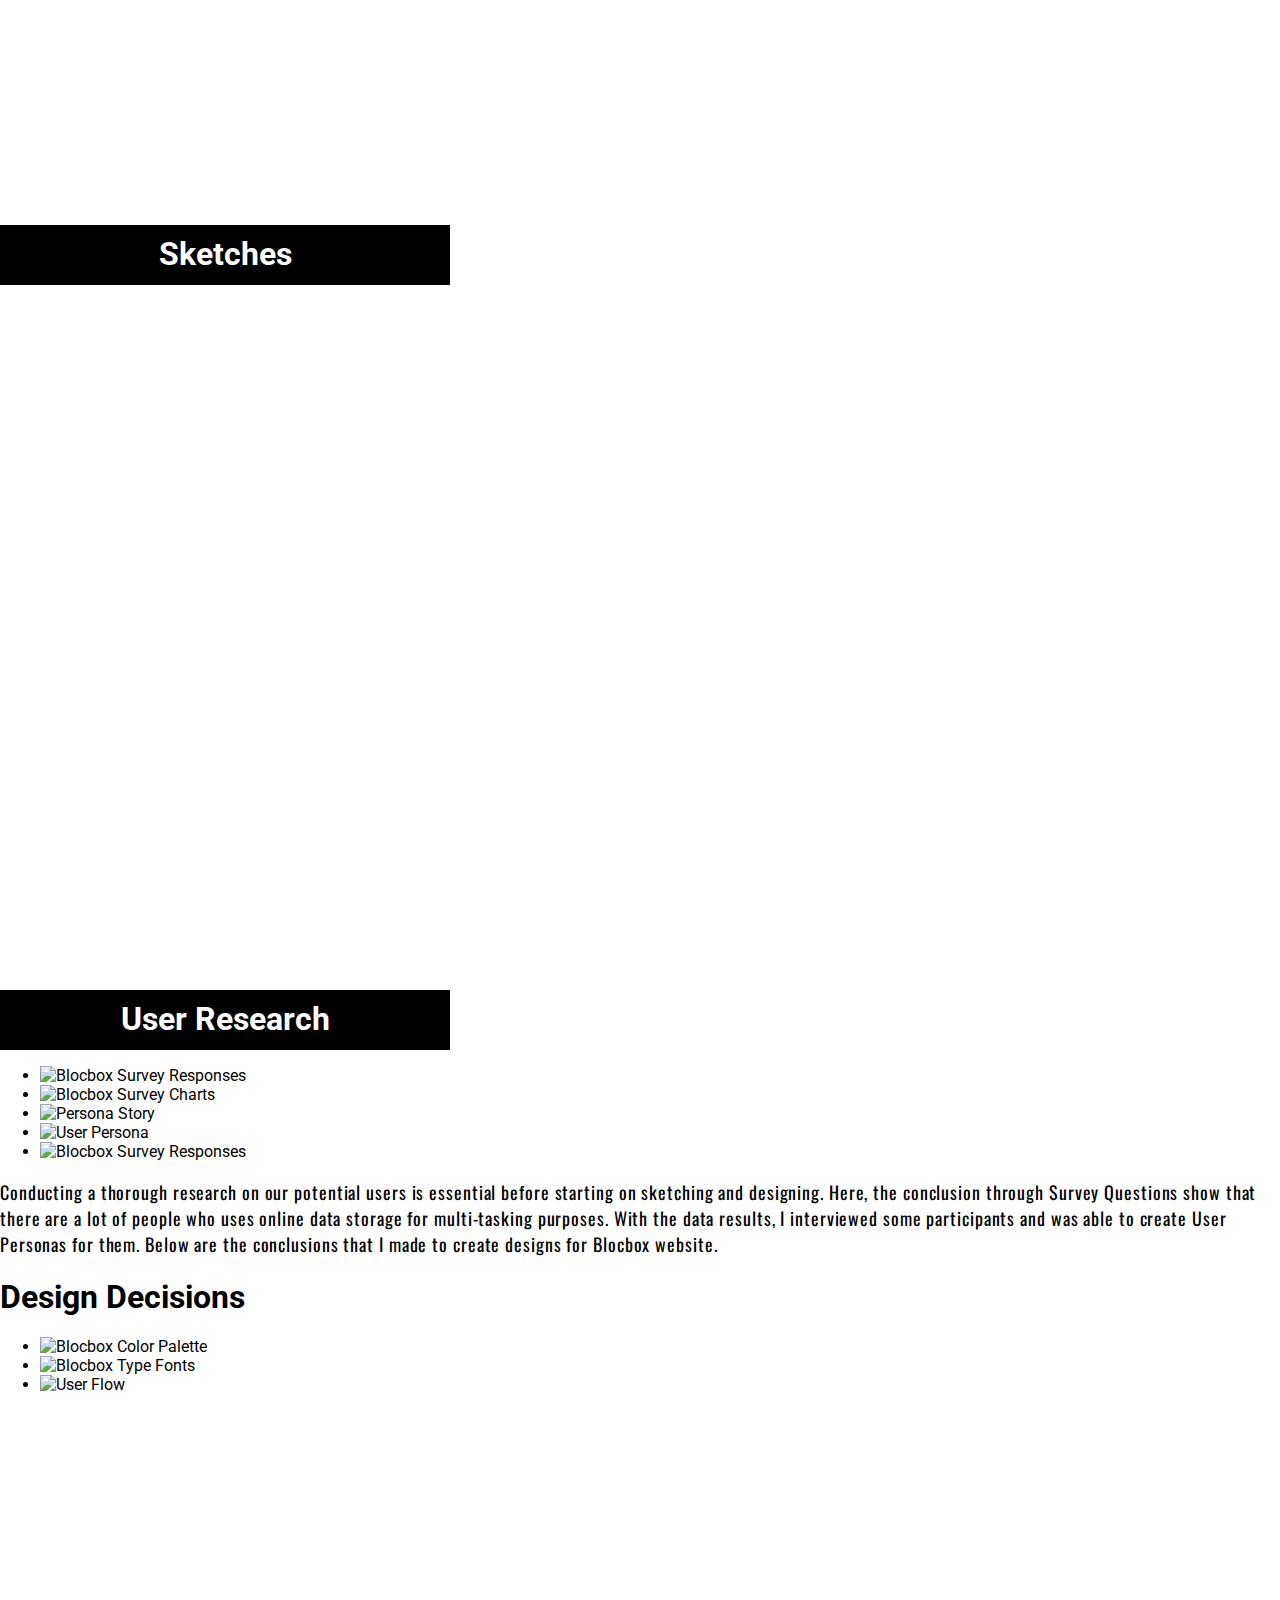
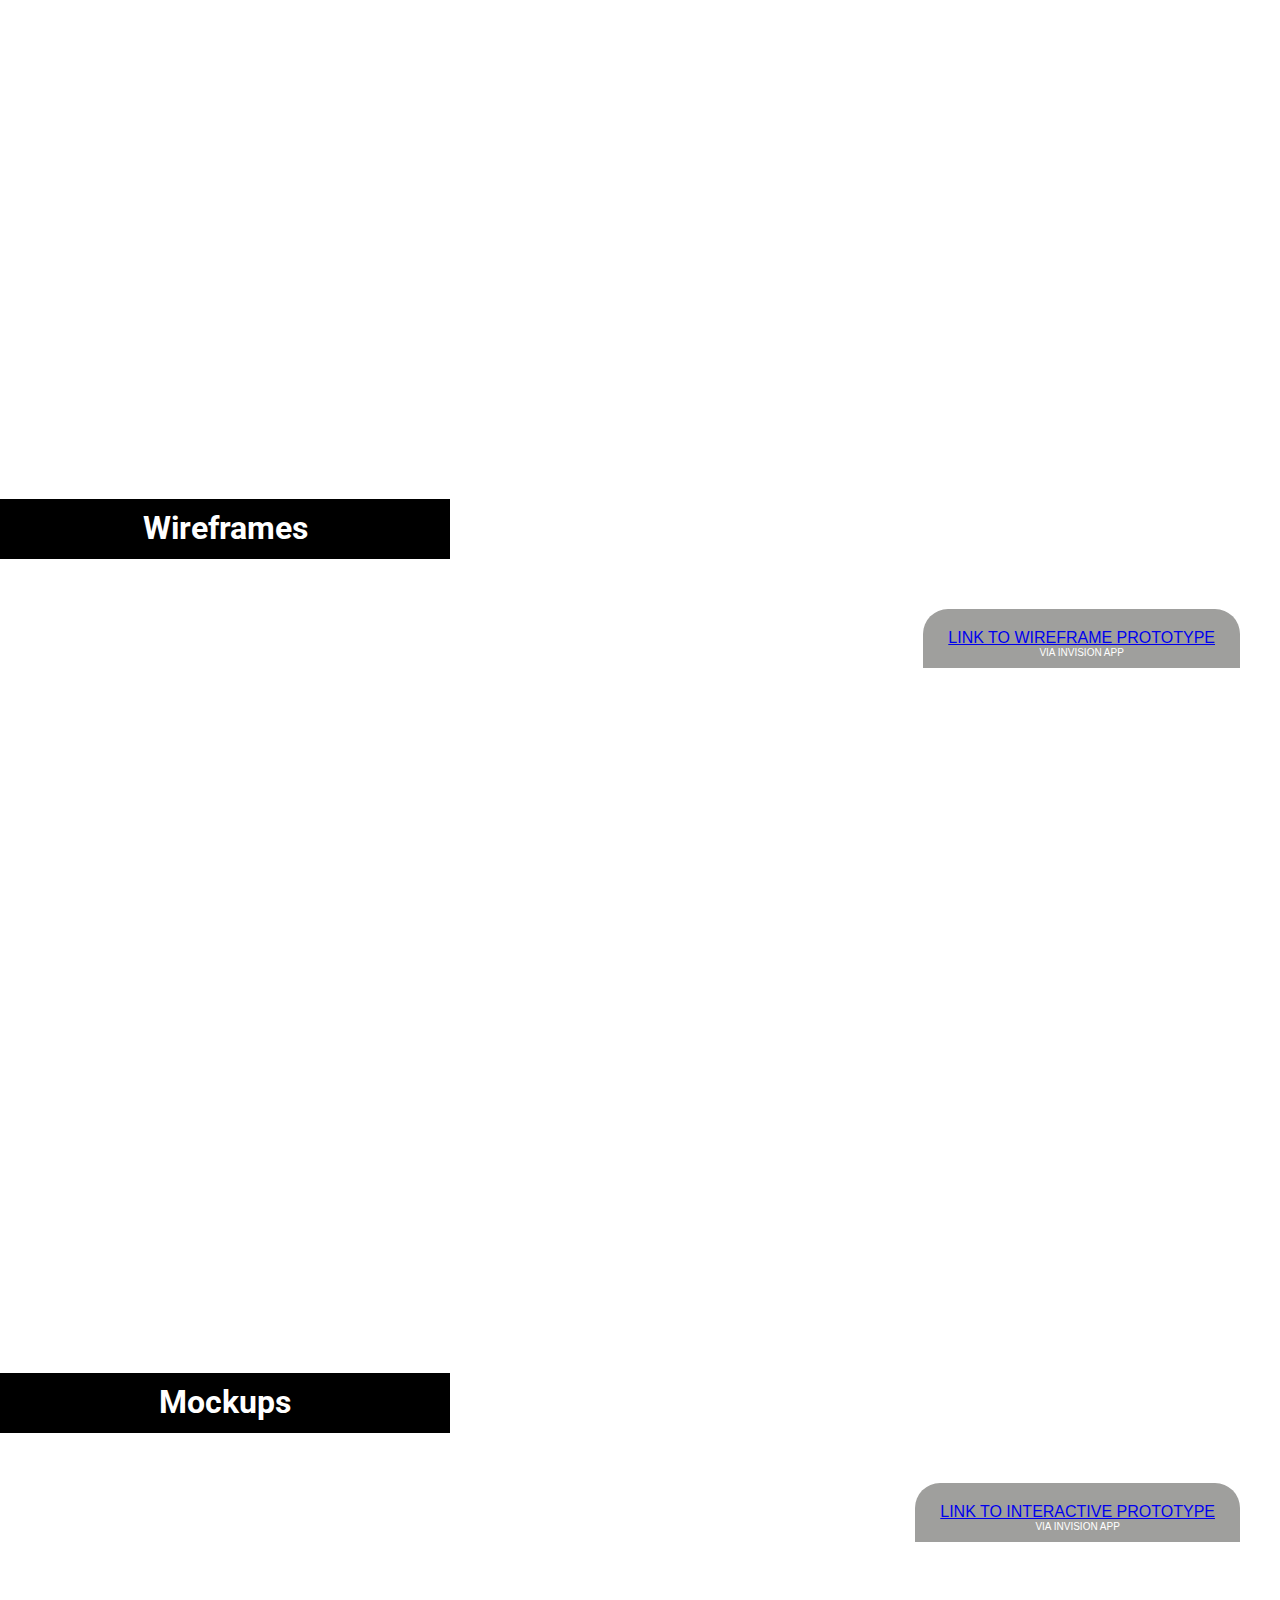
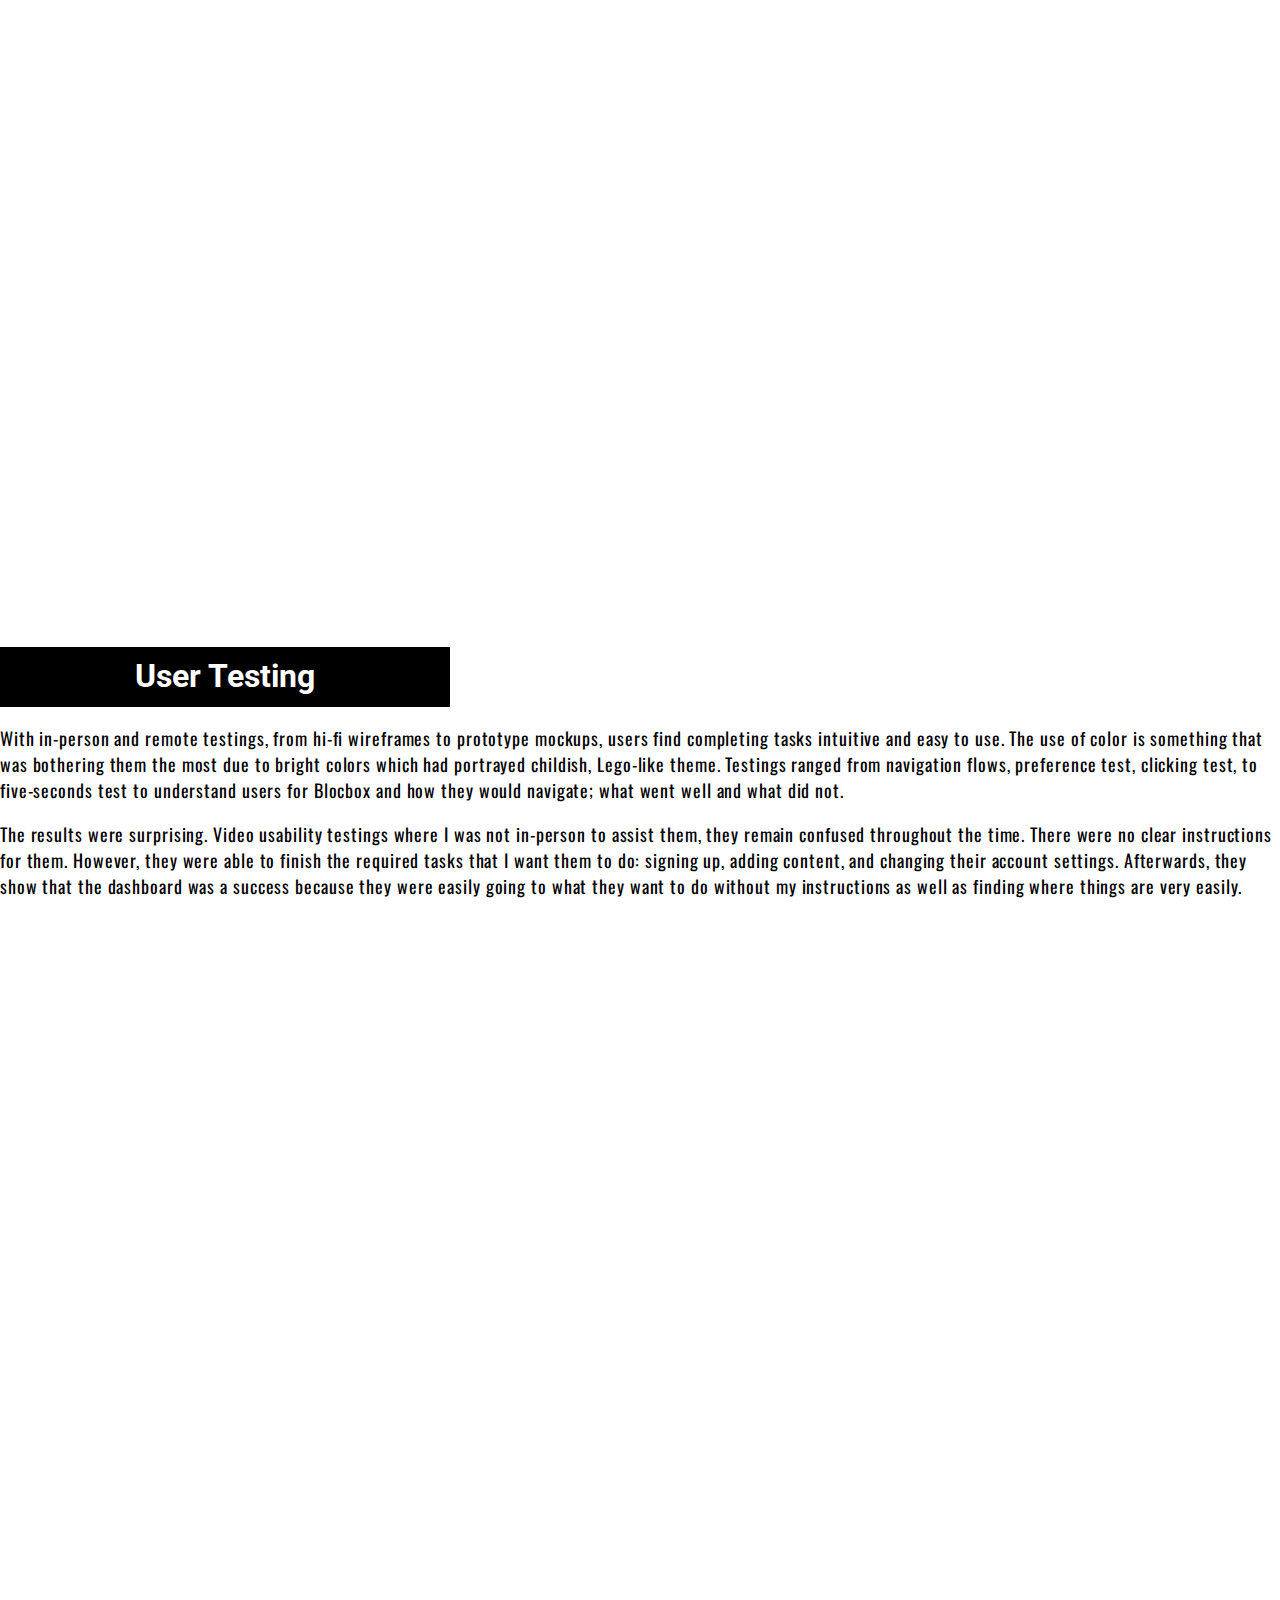
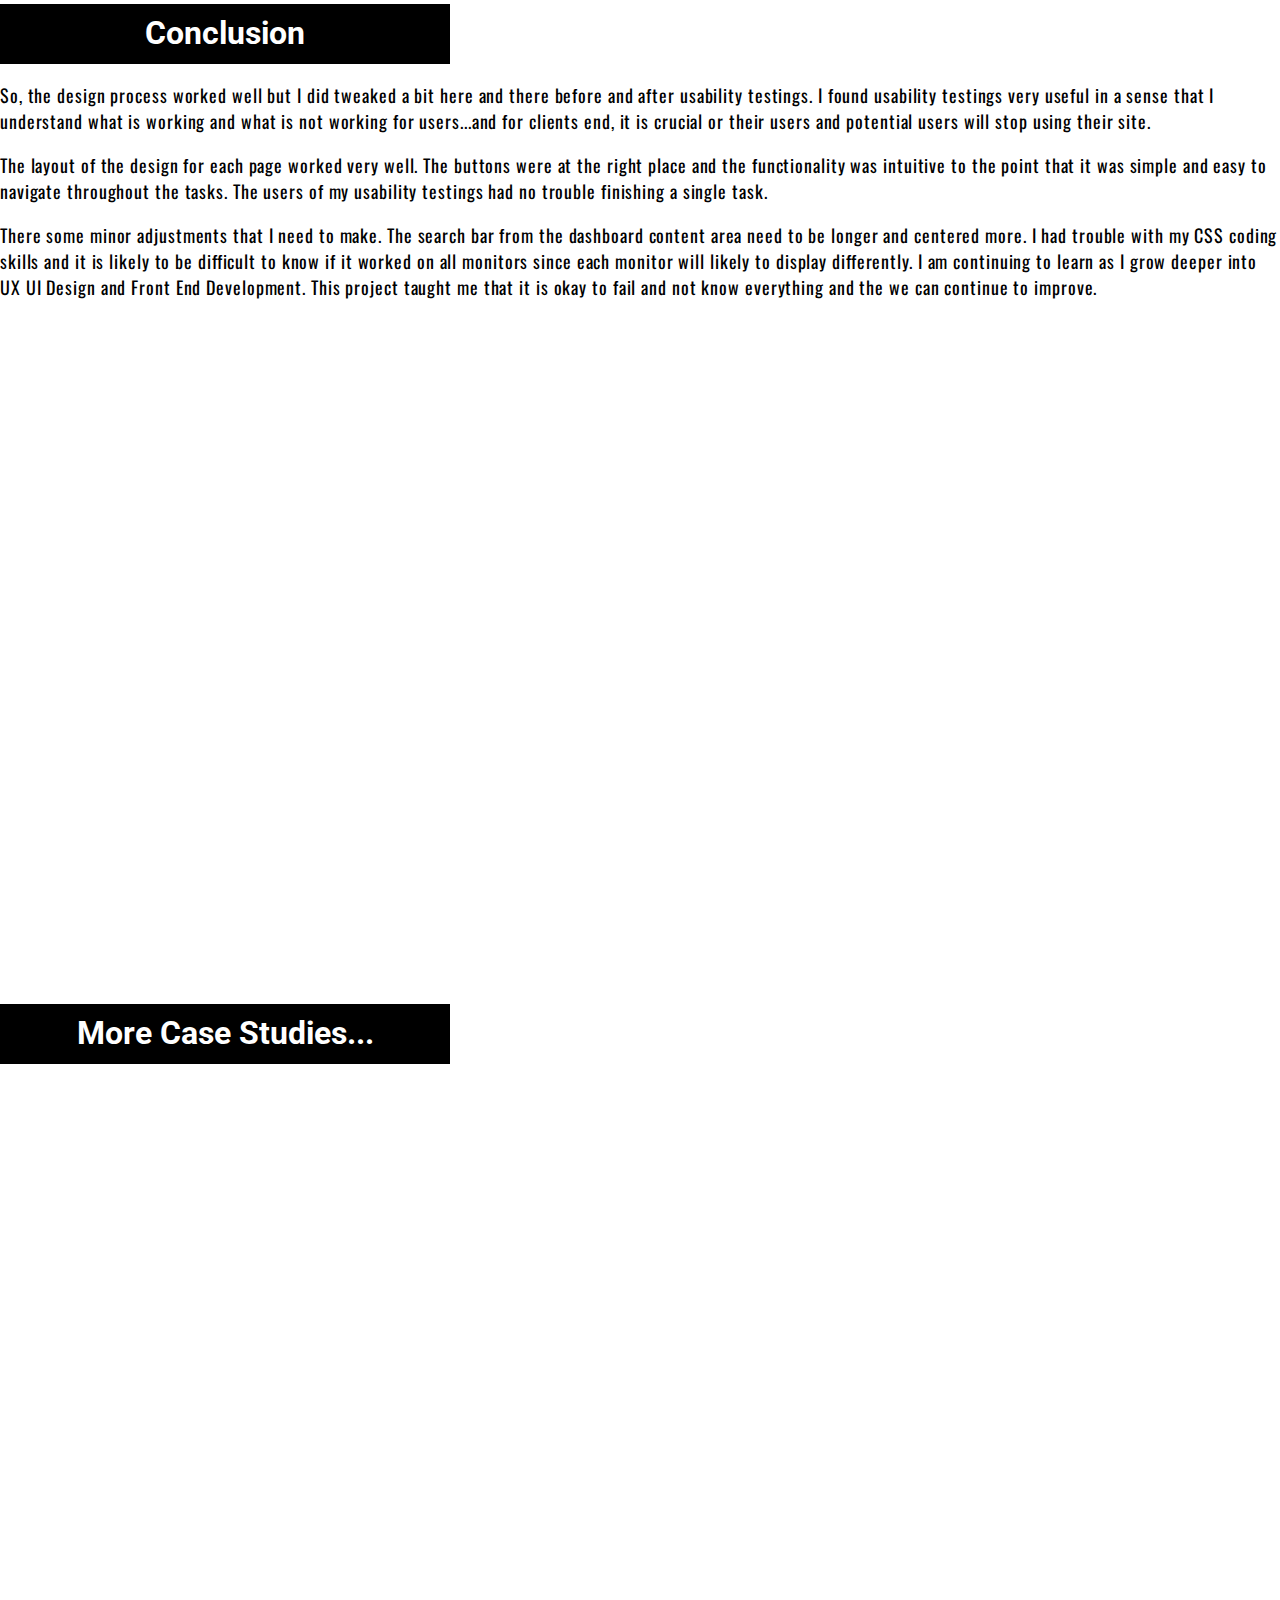
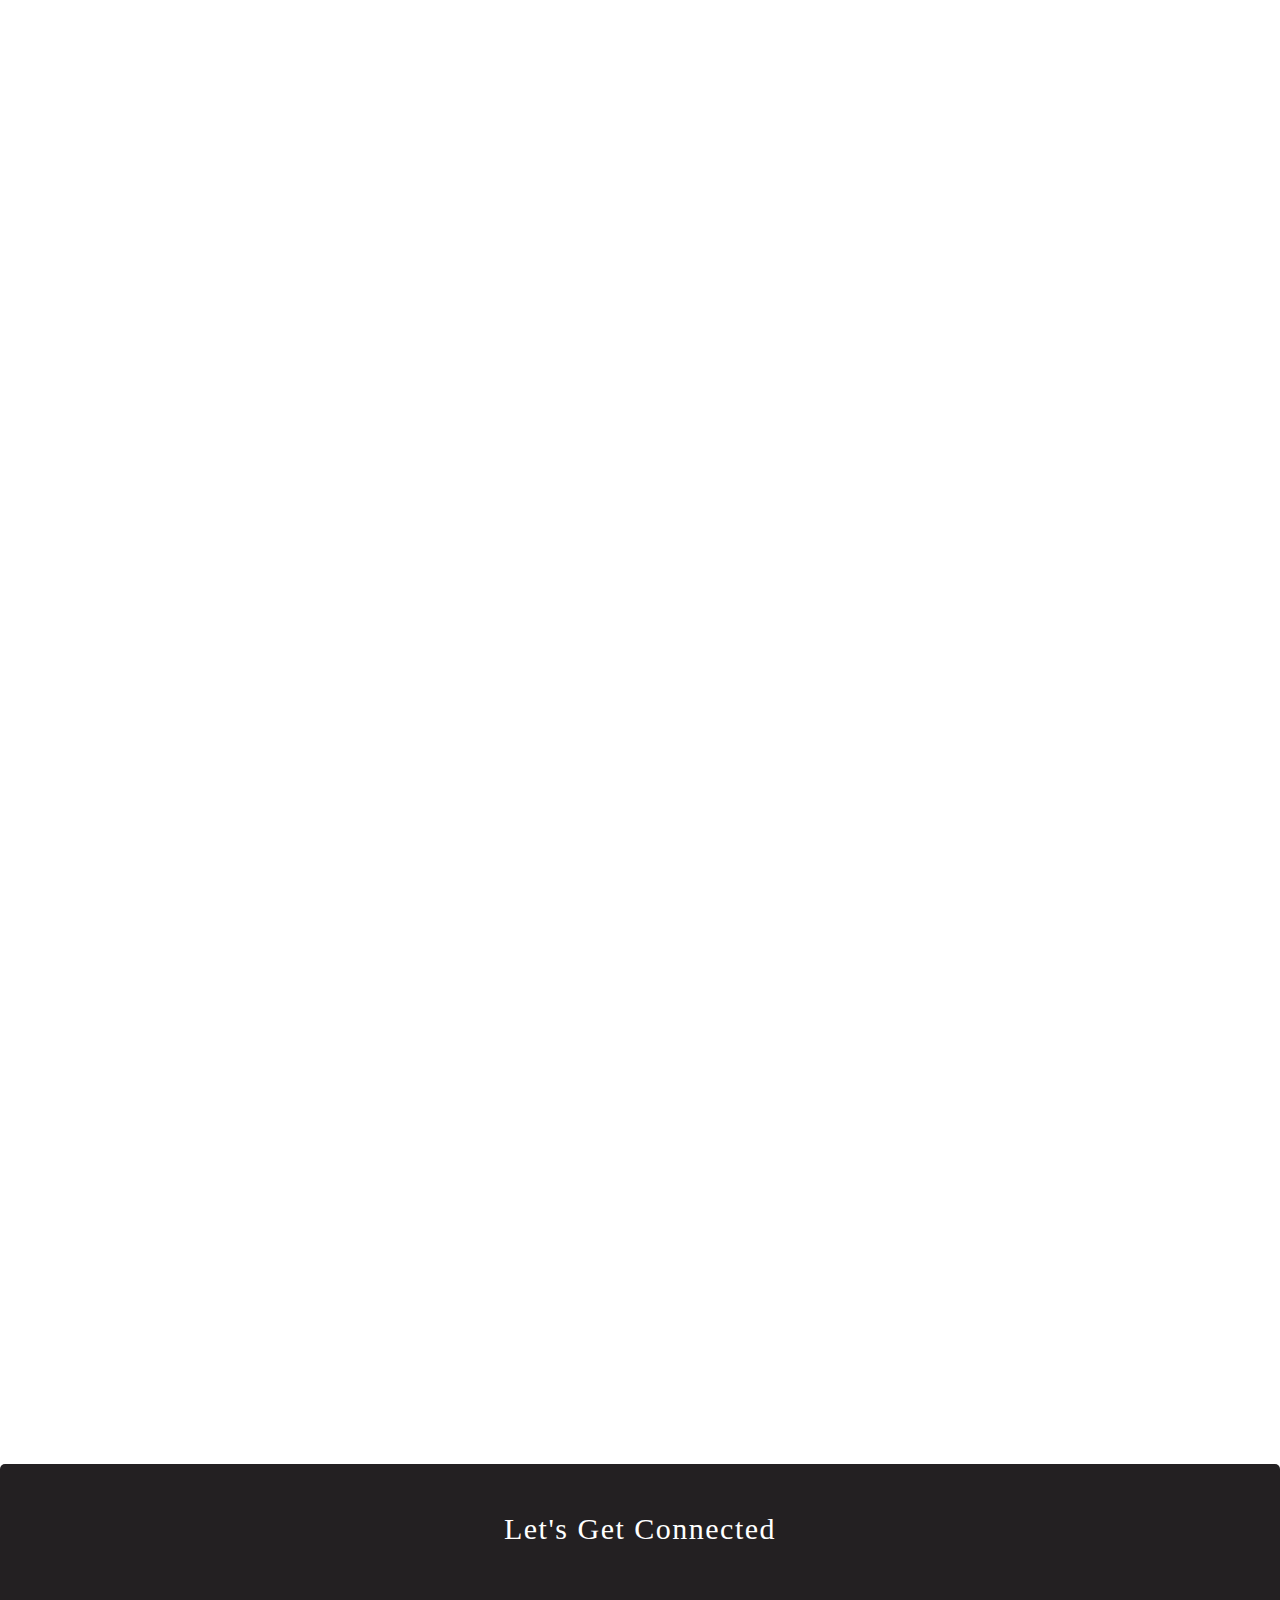
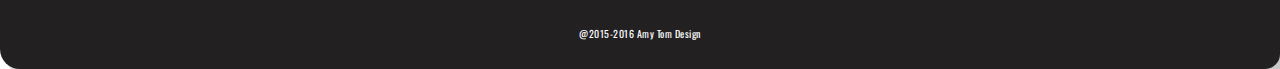
==== commit 4b1b0cda: "Add files via upload" ====
--- a/case-blocbox.html
+++ b/case-blocbox.html
@@ -1,528 +1,1161 @@
-<!DOCTYPE html>
-<html class="no-js" lang="en">
-<head>
-  <meta content="charset=utf-8">
-
-  <meta name="viewport" content="width=device-width, initial-scale=1.0, maximum-scale=1.0, user-scalable=0">
-	<link rel="shortcut icon" href="../favicon.ico">
-	<link href='https://fonts.googleapis.com/css?family=Droid+Sans:400,700' rel='stylesheet' type='text/css'>
-  <link href='https://fonts.googleapis.com/css?family=PT+Sans:400,400italic,700,700italic' rel='stylesheet' type='text/css'>
-  <link href='https://fonts.googleapis.com/css?family=PT+Sans+Caption:400,700' rel='stylesheet' type='text/css'>
-	<link href='//fonts.googleapis.com/css?family=Oswald' rel='stylesheet' type='text/css'>
-	<link href='//fonts.googleapis.com/css?family=Roboto' rel='stylesheet' type='text/css'>
-  <link href='https://fonts.googleapis.com/css?family=Roboto+Condensed:400,300,300italic,400italic,700,700italic' rel='stylesheet' type='text/css'>
-  <link rel="stylesheet" href="css/font-awesome.css">
-  <link rel="stylesheet" href="css/case-studies.css">
-
-  <script src="js/modernizr.js"></script>  
-	<title>Amy Tom &#124; Case Study: Blocbox</title>
-</head>
-
-<body class="loading">
-  <div class="navigation">
-      <ul class="links">
-        <li id="home"><a href="index.html">HI, I'M AMY</a></li>
-        <li><a href="webdesignpage.html">UX UI Design</a></li>
-        <li><a href="graphicdesign.html">Visual Design</a></li>
-        <li><a href="illustrations.html">Illustrations</a></li>
-        <li><a href="contactme.html">Contact Me</a></li>
-      </ul>
-    </div>
-    <section class="web-header">
-    	<div class="hero">
-    		<h1 id="page-title"><strong>Case</strong> Studies</h1>
-      </div>
-    		<div class="left-container">
-           <img class="hero-img" src="images/blocbox-homepage-mockup.png" alt="Blocbox Homepage"/>
-        </div>
-        <div class="right-container">
-          <h1 id="project-title">Blocbox Project</h1>
-          <p class="project-description">Blocbox is a SaaS (Software as a Service) web application where it is solely designed for users to store, upload, download, and create new files, wherever and whenever all in one place. Sharing and collaborating are other features that they have for easy workflow or just sharing and getting each other’s comments, feedbacks, and thoughts through.</p>
-          <btn id="blocbox-btn"><a href="http://www.blocbox.tk">VIEW BLOCBOX WEBSITE</a></btn>
-          <h5 class="blocbox-link">www.blocbox.tk</h5>
-        </div>
-    </section>
-    <section id="summary">
-      <div class="label-title">
-      <h1>Summary of the Project</h1></div>
-      <div class="summary-img"><img src="images/blocbox_dashboard_returningusers_mockup.jpg" alt="Blocbox Dashboard for Returning Users"/>
-      </div>
-      <div class="summary-description">
-        <p>Blocbox wanted more than just a convenient online data storage when they came to me. They wanted to build their app around users. They wanted to make users be able to multi-task as well as create and store files, be able to comment and collaborate with their team all in one place without having the hassle of switching over to another tab, window, or app. They wanted to make sure that their clients gets what they need out of their service with pleasing to the eye design. And this is where I come in, my role as UX and UI Designer, to research, design, and build this app from scratch and to reach both my company’s goals as well as Blocbox’s potential users.</p>
-      </div>
-    </section>
-     <div id="container" class="cf">
-  
-  <div id="main" role="main">
-      <section class="slider">
-        <div class="slider_title">Mockups</div>
-        <div id="slider" class="flexslider">
-          <ul class="slides">
-              <li>
-                  <div class="bx_left">
-                 <img src="images/blocbox-img/blocbox_accountsettings_errormsg_mockup2.png" />
-                    </div>
-                    <div class="bx_right">
-                      <p><strong>Blocbox wanted more than just a convenient online data storage when they came to me. They wanted to build their app around users. </strong></p>
-                        <p><strong>Blocbox wanted more than just a convenient online data storage when they came to me. They wanted to build their app around users. </strong></p>
-                    </div>
-                    <div class="clear"></div>
-            </li>
-                
-            <li>
-                  <div class="bx_left">
-                 <img src="images/blocbox-img/blocbox_accountsettings_errors_mockup2.png" />
-                    </div>
-                    <div class="bx_right">
-                      <p><strong>Blocbox wanted more than just a convenient online data storage when they came to me. They wanted to build their app around users. </strong></p>
-                        <p><strong>Blocbox wanted more than just a convenient online data storage when they came to me. They wanted to build their app around users. </strong></p>
-                    </div>
-                    <div class="clear"></div>                
-            </li>
-                
-            <li>
-                  <div class="bx_left">
-                 <img src="images/blocbox-img/blocbox_accountsettings_mockup2.png" />
-                    </div>
-                    <div class="bx_right">
-                      <p><strong>Blocbox wanted more than just a convenient online data storage when they came to me. They wanted to build their app around users. </strong></p>
-                        <p><strong>Blocbox wanted more than just a convenient online data storage when they came to me. They wanted to build their app around users. </strong></p>
-                    </div>
-                    <div class="clear"></div>                
-            </li>
-                
-            <li>
-                  <div class="bx_left">
-                 <img src="images/blocbox-img/blocbox_accountsettings_savedmsg_mockup2.png" />
-                    </div>
-                    <div class="bx_right">
-                      <p><strong>Blocbox wanted more than just a convenient online data storage when they came to me. They wanted to build their app around users. </strong></p>
-                        <p><strong>Blocbox wanted more than just a convenient online data storage when they came to me. They wanted to build their app around users. </strong></p>
-                    </div>
-                    <div class="clear"></div>                
-            </li>
-                
-                 <li>
-                  <div class="bx_left">
-                 <img src="images/blocbox-img/blocbox_addcontentimage_completedtask_mockup.png" />
-                    </div>
-                    <div class="bx_right">
-                      <p><strong>Blocbox wanted more than just a convenient online data storage when they came to me. They wanted to build their app around users. </strong></p>
-                        <p><strong>Blocbox wanted more than just a convenient online data storage when they came to me. They wanted to build their app around users. </strong></p>
-                    </div>
-                    <div class="clear"></div>                
-            </li>
-                
-            <li>
-                  <div class="bx_left">
-                 <img src="images/blocbox-img/blocbox_addcontentimage_mockup.png" />
-                    </div>
-                    <div class="bx_right">
-                      <p><strong>Blocbox wanted more than just a convenient online data storage when they came to me. They wanted to build their app around users. </strong></p>
-                        <p><strong>Blocbox wanted more than just a convenient online data storage when they came to me. They wanted to build their app around users. </strong></p>
-                    </div>
-                    <div class="clear"></div>                
-            </li>
-                
-            <li>
-                  <div class="bx_left">
-                 <img src="images/blocbox-img/blocbox_addcontentimage_progressbar_mockup.png" />
-                    </div>
-                    <div class="bx_right">
-                      <p><strong>Blocbox wanted more than just a convenient online data storage when they came to me. They wanted to build their app around users. </strong></p>
-                        <p><strong>Blocbox wanted more than just a convenient online data storage when they came to me. They wanted to build their app around users. </strong></p>
-                    </div>
-                    <div class="clear"></div>                
-            </li>
-                
-            <li>
-                  <div class="bx_left">
-                 <img src="images/blocbox-img/blocbox_addcontentimage_uploadedmsg_mockup.png" />
-                    </div>
-                    <div class="bx_right">
-                      <p><strong>Blocbox wanted more than just a convenient online data storage when they came to me. They wanted to build their app around users. </strong></p>
-                        <p><strong>Blocbox wanted more than just a convenient online data storage when they came to me. They wanted to build their app around users. </strong></p>
-                    </div>
-                    <div class="clear"></div>                
-            </li>
-                
-                <li>
-                  <div class="bx_left">
-                 <img src="images/blocbox-img/blocbox_addlink_linkadded_mockup.png" />
-                    </div>
-                    <div class="bx_right">
-                      <p><strong>Blocbox wanted more than just a convenient online data storage when they came to me. They wanted to build their app around users. </strong></p>
-                        <p><strong>Blocbox wanted more than just a convenient online data storage when they came to me. They wanted to build their app around users. </strong></p>
-                    </div>
-                    <div class="clear"></div>                
-            </li>
-                
-            <li>
-                  <div class="bx_left">
-                 <img src="images/blocbox-img/blocbox_addlink_mockup.png" />
-                    </div>
-                    <div class="bx_right">
-                      <p><strong>Blocbox wanted more than just a convenient online data storage when they came to me. They wanted to build their app around users. </strong></p>
-                        <p><strong>Blocbox wanted more than just a convenient online data storage when they came to me. They wanted to build their app around users. </strong></p>
-                    </div>
-                    <div class="clear"></div>                
-            </li>
-                
-            <li>
-                  <div class="bx_left">
-                 <img src="images/blocbox-img/blocbox_addnotes_editmenu_mockup.png" />
-                    </div>
-                    <div class="bx_right">
-                      <p><strong>Blocbox wanted more than just a convenient online data storage when they came to me. They wanted to build their app around users. </strong></p>
-                        <p><strong>Blocbox wanted more than just a convenient online data storage when they came to me. They wanted to build their app around users. </strong></p>
-                    </div>
-                    <div class="clear"></div>                
-            </li>
-                
-            <li>
-                  <div class="bx_left">
-                 <img src="images/blocbox-img/blocbox_addnotes_mockup.png" />
-                    </div>
-                    <div class="bx_right">
-                      <p><strong>Blocbox wanted more than just a convenient online data storage when they came to me. They wanted to build their app around users. </strong></p>
-                        <p><strong>Blocbox wanted more than just a convenient online data storage when they came to me. They wanted to build their app around users. </strong></p>
-                    </div>
-                    <div class="clear"></div>                
-            </li>
-<!----> 
-            <li>
-                  <div class="bx_left">
-                 <img src="images/blocbox-img/blocbox_dashboard_hoverimage_mockup.png" />
-                    </div>
-                    <div class="bx_right">
-                      <p><strong>Blocbox wanted more than just a convenient online data storage when they came to me. They wanted to build their app around users. </strong></p>
-                        <p><strong>Blocbox wanted more than just a convenient online data storage when they came to me. They wanted to build their app around users. </strong></p>
-                    </div>
-                    <div class="clear"></div>                
-            </li>
-            <li>
-                  <div class="bx_left">
-                 <img src="images/blocbox-img/blocbox_dashboard_returningusers_addmenu_mockup.png" />
-                    </div>
-                    <div class="bx_right">
-                      <p><strong>Blocbox wanted more than just a convenient online data storage when they came to me. They wanted to build their app around users. </strong></p>
-                        <p><strong>Blocbox wanted more than just a convenient online data storage when they came to me. They wanted to build their app around users. </strong></p>
-                    </div>
-                    <div class="clear"></div>                
-            </li>
-            <li>
-                  <div class="bx_left">
-                 <img src="images/blocbox-img/blocbox_dashboard_returningusers_mockup.png" />
-                    </div>
-                    <div class="bx_right">
-                      <p><strong>Blocbox wanted more than just a convenient online data storage when they came to me. They wanted to build their app around users. </strong></p>
-                        <p><strong>Blocbox wanted more than just a convenient online data storage when they came to me. They wanted to build their app around users. </strong></p>
-                    </div>
-                    <div class="clear"></div>                
-            </li>
-                                                               
-            <li>
-                  <div class="bx_left">
-                 <img src="images/blocbox-img/blocbox_dashboardnewusers_addbuttondropdownmenu_mockup.png" />
-                    </div>
-                    <div class="bx_right">
-                      <p><strong>Blocbox wanted more than just a convenient online data storage when they came to me. They wanted to build their app around users. </strong></p>
-                        <p><strong>Blocbox wanted more than just a convenient online data storage when they came to me. They wanted to build their app around users. </strong></p>
-                    </div>
-                    <div class="clear"></div>                
-            </li>
-            <li>
-                  <div class="bx_left">
-                 <img src="images/blocbox-img/blocbox_dashboardnewusers_mockup.png" />
-                    </div>
-                    <div class="bx_right">
-                      <p><strong>Blocbox wanted more than just a convenient online data storage when they came to me. They wanted to build their app around users. </strong></p>
-                        <p><strong>Blocbox wanted more than just a convenient online data storage when they came to me. They wanted to build their app around users. </strong></p>
-                    </div>
-                    <div class="clear"></div>                
-            </li>
-            <li>
-                  <div class="bx_left">
-                 <img src="images/blocbox-img/blocbox_homepage_mockup.png" />
-                    </div>
-                    <div class="bx_right">
-                      <p><strong>Blocbox wanted more than just a convenient online data storage when they came to me. They wanted to build their app around users. </strong></p>
-                        <p><strong>Blocbox wanted more than just a convenient online data storage when they came to me. They wanted to build their app around users. </strong></p>
-                    </div>
-                    <div class="clear"></div>                
-            </li>
-            <li>
-                  <div class="bx_left">
-                 <img src="images/blocbox-img/blocbox_resetpassword_emailsent_mockup.png" />
-                    </div>
-                    <div class="bx_right">
-                      <p><strong>Blocbox wanted more than just a convenient online data storage when they came to me. They wanted to build their app around users. </strong></p>
-                        <p><strong>Blocbox wanted more than just a convenient online data storage when they came to me. They wanted to build their app around users. </strong></p>
-                    </div>
-                    <div class="clear"></div>                
-            </li>
-            <li>
-                  <div class="bx_left">
-                 <img src="images/blocbox-img/blocbox_resetpassword_mockup.png" />
-                    </div>
-                    <div class="bx_right">
-                      <p><strong>Blocbox wanted more than just a convenient online data storage when they came to me. They wanted to build their app around users. </strong></p>
-                        <p><strong>Blocbox wanted more than just a convenient online data storage when they came to me. They wanted to build their app around users. </strong></p>
-                    </div>
-                    <div class="clear"></div>                
-            </li>
-            <li>
-                  <div class="bx_left">
-                 <img src="images/blocbox-img/blocbox_signin_mockup.png" />
-                    </div>
-                    <div class="bx_right">
-                      <p><strong>Blocbox wanted more than just a convenient online data storage when they came to me. They wanted to build their app around users. </strong></p>
-                        <p><strong>Blocbox wanted more than just a convenient online data storage when they came to me. They wanted to build their app around users. </strong></p>
-                    </div>
-                    <div class="clear"></div>                
-            </li>
-            <li>
-                  <div class="bx_left">
-                 <img src="images/blocbox-img/blocbox_signup_mockup.png" />
-                    </div>
-                    <div class="bx_right">
-                      <p><strong>Blocbox wanted more than just a convenient online data storage when they came to me. They wanted to build their app around users. </strong></p>
-                        <p><strong>Blocbox wanted more than just a convenient online data storage when they came to me. They wanted to build their app around users. </strong></p>
-                    </div>
-                    <div class="clear"></div>                
-            </li>           
-                <li>
-                  <div class="bx_left">
-                 <img src="images/blocbox-img/blocbox_updateinfoaftersignup_mockup.png" />
-                    </div>
-                    <div class="bx_right">
-                      <p><strong>Blocbox wanted more than just a convenient online data storage when they came to me. They wanted to build their app around users. </strong></p>
-                        <p><strong>Blocbox wanted more than just a convenient online data storage when they came to me. They wanted to build their app around users. </strong></p>
-                    </div>
-                    <div class="clear"></div>                
-            </li>           
-                <li>
-                  <div class="bx_left">
-                 <img src="images/blocbox-img/blocbox_upgradeplans_errormsg_mockup2.png" />
-                    </div>
-                    <div class="bx_right">
-                      <p><strong>Blocbox wanted more than just a convenient online data storage when they came to me. They wanted to build their app around users. </strong></p>
-                        <p><strong>Blocbox wanted more than just a convenient online data storage when they came to me. They wanted to build their app around users. </strong></p>
-                    </div>
-                    <div class="clear"></div>                
-            </li>           
-                <li>
-                  <div class="bx_left">
-                 <img src="images/blocbox-img/blocbox_upgradeplans_errors_mockup2.png" />
-                    </div>
-                    <div class="bx_right">
-                      <p><strong>Blocbox wanted more than just a convenient online data storage when they came to me. They wanted to build their app around users. </strong></p>
-                        <p><strong>Blocbox wanted more than just a convenient online data storage when they came to me. They wanted to build their app around users. </strong></p>
-                    </div>
-                    <div class="clear"></div>                
-            </li>           
-                <li>
-                  <div class="bx_left">
-                 <img src="images/blocbox-img/blocbox_upgradeplans_mockup2.png" />
-                    </div>
-                    <div class="bx_right">
-                      <p><strong>Blocbox wanted more than just a convenient online data storage when they came to me. They wanted to build their app around users. </strong></p>
-                        <p><strong>Blocbox wanted more than just a convenient online data storage when they came to me. They wanted to build their app around users. </strong></p>
-                    </div>
-                    <div class="clear"></div>                
-            </li>           
-                <li>
-                  <div class="bx_left">
-                 <img src="images/blocbox-img/blocbox_upgradeplans_plantaskdone_mockup2.png" />
-                    </div>
-                    <div class="bx_right">
-                      <p><strong>Blocbox wanted more than just a convenient online data storage when they came to me. They wanted to build their app around users. </strong></p>
-                        <p><strong>Blocbox wanted more than just a convenient online data storage when they came to me. They wanted to build their app around users. </strong></p>
-                    </div>
-                    <div class="clear"></div>                
-            </li>           
-                <li>
-                  <div class="bx_left">
-                 <img src="images/blocbox-img/blocbox_upgradeplans_selectednewplan_mockup2.png" />
-                    </div>
-                    <div class="bx_right">
-                      <p><strong>Blocbox wanted more than just a convenient online data storage when they came to me. They wanted to build their app around users. </strong></p>
-                        <p><strong>Blocbox wanted more than just a convenient online data storage when they came to me. They wanted to build their app around users. </strong></p>
-                    </div>
-                    <div class="clear"></div>                
-            </li>           
-                <li>
-                  <div class="bx_left">
-                 <img src="images/blocbox-img/blocbox_upgradeplans_selecting_mockup2.png" />
-                    </div>
-                    <div class="bx_right">
-                      <p><strong>Blocbox wanted more than just a convenient online data storage when they came to me. They wanted to build their app around users. </strong></p>
-                        <p><strong>Blocbox wanted more than just a convenient online data storage when they came to me. They wanted to build their app around users. </strong></p>
-                    </div>
-                    <div class="clear"></div>                
-            </li>   
-                            
-          </ul>
-        </div>
-        
-        <div class="thumb_button">
-          <span><a href="#">LINK TO INTERACTIVE PROTOTYPE</a></span>
-            <span>VIA INNVISION APP</span>
-        </div>
-        <div class="clear"></div>
-        
-        <div id="carousel" class="flexslider">
-          <ul class="slides">
-            <li>
-              <img src="images/blocbox-img/blocbox_accountsettings_errormsg_mockup2.png" />
-            </li>
-            <li>
-              <img src="images/blocbox-img/blocbox_accountsettings_errors_mockup2.png" />
-            </li>
-            <li>
-              <img src="images/blocbox-img/blocbox_accountsettings_mockup2.png" />
-            </li>
-            <li>
-              <img src="images/blocbox-img/blocbox_accountsettings_savedmsg_mockup2.png" />
-            </li>
-                 <li>
-              <img src="images/blocbox-img/blocbox_addcontentimage_completedtask_mockup.png" />
-            </li>
-            <li>
-              <img src="images/blocbox-img/blocbox_addcontentimage_mockup.png" />
-            </li>
-            <li>
-              <img src="images/blocbox-img/blocbox_addcontentimage_progressbar_mockup.png" />
-            </li>
-            <li>
-              <img src="images/blocbox-img/blocbox_addcontentimage_uploadedmsg_mockup.png" />
-            </li>
-                <li>
-              <img src="images/blocbox-img/blocbox_addlink_linkadded_mockup.png" />
-            </li>
-            <li>
-              <img src="images/blocbox-img/blocbox_addlink_mockup.png" />
-            </li>
-            <li>
-              <img src="images/blocbox-img/blocbox_addnotes_editmenu_mockup.png" />
-            </li>
-            <li>
-              <img src="images/blocbox-img/blocbox_addnotes_mockup.png" />
-            </li>
-            <li>
-              <img src="images/blocbox_dashboard_hoverimage_mockup.png" />
-            </li>           
-                <li>
-              <img src="images/blocbox-img/blocbox_dashboard_returningusers_addmenu_mockup.png" />
-            </li>           
-                <li>
-              <img src="images/blocbox-img/blocbox_dashboard_returningusers_mockup.png" />
-            </li>           
-                <li>
-              <img src="images/blocbox-img/blocbox_dashboardnewusers_addbuttondropdownmenu_mockup.png" />
-            </li>           
-                <li>
-              <img src="images/blocbox-img/blocbox_dashboardnewusers_mockup.png" />
-            </li>     
-                <li>
-              <img src="images/blocbox-img/blocbox_homepage_mockup.png" />
-            </li> 
-                <li>
-              <img src="images/blocbox-img/blocbox_resetpassword_emailsent_mockup.png" />
-            </li>                 
-                <li>
-              <img src="images/blocbox-img/blocbox_resetpassword_mockup.png" />
-            </li>                 
-                <li>
-              <img src="images/blocbox-img/blocbox_signin_mockup.png" />
-            </li>                 
-                <li>
-              <img src="images/blocbox-img/blocbox_signup_mockup.png" />
-            </li>                 
-                <li>
-              <img src="images/blocbox-img/blocbox_updateinfoaftersignup_mockup.png" />
-            </li>                 
-                <li>
-              <img src="images/blocbox-img/blocbox_upgradeplans_errormsg_mockup2.png" />
-            </li>                 
-                <li>
-              <img src="images/blocbox-img/blocbox_upgradeplans_errors_mockup2.png" />
-            </li>                 
-                <li>
-              <img src="images/blocbox-img/blocbox_upgradeplans_mockup2.png" />
-            </li>                 
-                <li>
-              <img src="images/blocbox-img/blocbox_upgradeplans_plantaskdone_mockup2.png" />
-            </li> 
-                 <li>
-              <img src="images/blocbox-img/blocbox_upgradeplans_selectednewplan_mockup2.png" />
-            </li> 
-                <li>
-              <img src="images/blocbox-img/blocbox_upgradeplans_selecting_mockup2.png" />
-            </li>                            
-          </ul>
-         
-        </div>
-      </section>
-      
-    </div>
-
-  </div>
-
-    <footer class="footer">
-    <p class="linkme">Let's Get Connected</p>
-    <div class="sociallinks">
-      <ul>
-        <li><a href="http://www.facebook.com/amytom87"><i class='fa fa-facebook-square'></i></a></li>
-        <li><a href="https://www.linkedin.com/in/amytom"><i class='fa fa-linkedin'></i></a></li>
-        <li><a href="https://twitter.com/amywebdesigns"><i class='fa fa-twitter'></i></a></li>
-        <li><a href="http://instagram.com/lilmswtheart/"><i class='fa fa-instagram'></i></a></li>
-      </ul>
-      <p class="copyright">&#64;2015-2016 Amy Tom Design</p>
-    </div>
-  </footer>
-
-<!-- jQuery -->
-  <script src="http://ajax.googleapis.com/ajax/libs/jquery/1/jquery.min.js"></script>
-  <script>window.jQuery || document.write('<script src="js/libs/jquery-1.7.min.js">\x3C/script>')</script>
-
-  <!-- FlexSlider -->
-  <script defer src="js/jquery.flexslider.js"></script>
-
-  <script type="text/javascript">
-    $(function(){
-      SyntaxHighlighter.all();
-    });
-    $(window).load(function(){
-      $('#carousel').flexslider({
-        animation: "slide",
-        controlNav: true,
-        animationLoop: false,
-        slideshow: false,
-        itemWidth: 105,
-        itemMargin: 0,
-        asNavFor: '#slider'
-      });
-
-      $('#slider').flexslider({
-        animation: "slide",
-        controlNav: false,
-        animationLoop: false,
-        slideshow: false,
-        sync: "#carousel",
-        start: function(slider){
-          $('body').removeClass('loading');
-        }
-      });
-    });
-  </script>
-  <script>
-  (function(i,s,o,g,r,a,m){i['GoogleAnalyticsObject']=r;i[r]=i[r]||function(){
-  (i[r].q=i[r].q||[]).push(arguments)},i[r].l=1*new Date();a=s.createElement(o),
-  m=s.getElementsByTagName(o)[0];a.async=1;a.src=g;m.parentNode.insertBefore(a,m)
-  })(window,document,'script','https://www.google-analytics.com/analytics.js','ga');
-  ga('create', 'UA-71195028-2', 'auto');
-  ga('send', 'pageview');
-</script>
-</body>
-</html>
+<!DOCTYPE html>
+<html class="no-js" lang="en">
+<head>
+  <meta content="charset=utf-8">
+
+  <meta name="viewport" content="width=device-width, initial-scale=1.0, maximum-scale=1.0, user-scalable=0">
+	<link rel="shortcut icon" href="../favicon.ico">
+	<link href='https://fonts.googleapis.com/css?family=Droid+Sans:400,700' rel='stylesheet' type='text/css'>
+  <link href='https://fonts.googleapis.com/css?family=PT+Sans:400,400italic,700,700italic' rel='stylesheet' type='text/css'>
+  <link href='https://fonts.googleapis.com/css?family=PT+Sans+Caption:400,700' rel='stylesheet' type='text/css'>
+	<link href='//fonts.googleapis.com/css?family=Oswald' rel='stylesheet' type='text/css'>
+	<link href='//fonts.googleapis.com/css?family=Roboto' rel='stylesheet' type='text/css'>
+  <link href='https://fonts.googleapis.com/css?family=Roboto+Condensed:400,300,300italic,400italic,700,700italic' rel='stylesheet' type='text/css'>
+  	<!-- flex CSS --> 
+	
+	<!-- Modernizr -->
+  <script src="js/modernizr.js"></script>
+  <link rel="stylesheet" href="css/font-awesome.css">
+    
+  <link rel="stylesheet" href="css/bootstrap.min.css">
+  <link rel="stylesheet" href="css/case-studies.css">
+	<title>Amy Tom &#124; Case Study: Blocbox</title>
+  <link rel="shortcut icon" href="images/amylogodesign6a.jpg" />
+</head>
+
+<body class="loading">
+
+
+
+
+
+   <nav class="navbar navbar-inverse">
+    <div class="container-fluid">
+      <div class="navbar-header">
+        <button type="button" class="navbar-toggle" data-toggle="collapse" data-target="#myNavbar">
+          <span class="icon-bar"></span>
+          <span class="icon-bar"></span>
+          <span class="icon-bar"></span>
+        </button>
+        <a  id="home" href="index.html" style="margin-left: 35px;">HI, I'M AMY</a>
+      </div>
+      <div class="collapse navbar-collapse" id="myNavbar">
+        <ul class="nav navbar-nav">
+          <li><a id="nav-1" href="webdesignpage.html" class="filter_btn">UX UI Design <span class="on"></span></a></li>
+          <li><a id="nav-2" href="graphicdesign.html">Visual Design</a></li>
+          <li><a id="nav-3"href="illustrations.html">Illustrations</a></li>
+          <li><a id="nav-4" href="contactme.html">Contact Me</a></li>
+        </ul>
+      </div>
+    </div>
+  </nav>
+
+
+  <div class="container-fluid blocbox heading-paragraph">
+    <section class="web-header">
+      <div class="hero">
+        <h1 id="page-title"><strong>Case</strong> Studies</h1>
+      </div>
+      <div class="row">
+        <div class="col-sm-6" style="background-color:#283a7d; padding: 10px">
+           <img class="img-responsive" alt="Cinque Terre" src="images/blocbox-homepage-mockup.png" alt="Blocbox Homepage"/>
+        </div>
+        <div class="col-sm-6"  style="background-color:#33303a;">
+          <h1 >Blocbox Project</h1>
+          <p class="text-justify">Blocbox is a SaaS (Software as a Service) web application where it is solely designed for users to store, upload, download, and create new files, wherever and whenever all in one place. Sharing and collaborating are other features that they have for easy workflow or just sharing and getting each other’s comments, feedbacks, and thoughts through.</p>
+          <btn id="blocbox-btn">
+            <a href="http://www.blocbox.tk" target="_blank">VIEW BLOCBOX WEBSITE</a>
+          </btn>
+          <h5 class="blocbox-link">www.blocbox.tk</h5>
+        </div>
+      </div>
+    </section>
+  </div>
+  <div style="clear:both;"></div>
+
+
+<!--done-->
+
+    <div class="container-fluid summary">
+      <div class="row">
+        <div class="label-title">
+          <h1>Main Goal</h1>
+        </div>  
+      </div>
+        <div class="col-sm-12 summary-img">
+          <img class="img-responsive" src="images/blocbox_dashboard_returningusers_mockup.jpg" alt="Blocbox Dashboard for Returning Users"/>
+        </div>
+        <div class="col-sm-12">
+            <div class="text-justify summary-description">
+            <p>Blocbox wanted more than just a convenient online data storage when they came to me. They wanted to build their app around users. They wanted to make users be able to multi-task as well as create and store files, be able to comment and collaborate with their team all in one place without having the hassle of switching over to another tab, window, or app. They wanted to make sure that their clients gets what they need out of their service with pleasing to the eye design. And this is where I come in, my role as UX and UI Designer, to research, design, and build this app from scratch and to reach both my company's goals as well as Blocbox's potential users.</p>
+            </div>
+        </div>
+    </div>
+
+    <div style="clear:both;"></div>
+    
+    <div id="summary" class="container-fluid sketches">
+      <div class="row">
+        <div class="label-title">
+          <h1>Sketches</h1>
+        </div>
+      </div>
+      <div class="row">
+        <div id="slider3" class="flexslider">
+          <ul class="slides">
+            <li>
+              <div class="bx_center">
+                <img src="images/sketches/blocboxlogodesigns_mindmap.jpg" />
+              </div>
+              <div class="clear"></div>
+            </li>
+              <li>
+                <div class="bx_center">
+                  <img src="images/sketches/blocboxlogodesignssketchs.jpg" />
+                </div>
+                <div class="clear"></div>
+              </li>
+            <li>
+              <div class="bx_center">
+                <img src="images/sketches/blocboxsketches1.jpg" />
+              </div>
+              <div class="clear"></div>
+            </li>
+            <li>
+              <div class="bx_center">
+                <img src="images/sketches/blocboxsketches2.jpg" />
+              </div>
+              <div class="clear"></div>
+            </li>
+            <li>
+              <div class="bx_center">
+                <img src="images/sketches/blocboxsketches3.jpg" />
+              </div>
+              <div class="clear"></div>
+            </li>
+          </ul>
+        </div>  
+      </div>     
+      <div class="clear"></div>
+    <div class="row">
+      <div id="carousel3" class="flexslider">
+        <ul class="slides">
+          <li>
+            <img src="images/sketches/blocboxlogodesigns_mindmap.jpg" />
+          </li>
+          <li>
+            <img src="images/sketches/blocboxlogodesignssketchs.jpg" />
+          </li>
+          <li>
+            <img src="images/sketches/blocboxsketches1.jpg" />
+          </li>
+          <li>
+            <img src="images/sketches/blocboxsketches2.jpg" />
+          </li>
+          <li>
+            <img src="images/sketches/blocboxsketches3.jpg" />
+          </li> 
+        </ul>         
+      </div>
+    </div>
+  </div>
+
+  <div class="container-fluid" id="user-research"> 
+    <div class="row">
+      <div class="label-title">
+        <h1>User Research</h1>
+      </div> 
+    </div>
+    <div class="row research-img">
+      <ul>
+        <li>
+          <img src="images/research-imgs/survey-responses.png" alt="Blocbox Survey Responses"/>
+        </li>
+      <li>
+        <img src="images/research-imgs/pie-charts.jpg" alt="Blocbox Survey Charts"/>
+      </li>
+      <li>
+        <img src="images/research-imgs/blocbox_user_personas-3.jpg" alt="Persona Story"/>
+      </li>
+      <li>
+        <img src="images/research-imgs/persona-lorraine-img.jpg" alt="User Persona"/>
+      </li>
+      <li>
+        <img src="images/research-imgs/persona-vicky-img.jpg" alt="Blocbox Survey Responses"/>
+      </li>
+      </ul>
+    </div>
+    <div class="row research-description">
+      <p class="text-justify">Conducting a thorough research on our potential users is essential before starting on sketching and designing. Here, the conclusion through Survey Questions show that there are a lot of people who uses online data storage for multi-tasking purposes. With the data results, I interviewed some participants and was able to create User Personas for them. Below are the conclusions that I made to create designs for Blocbox website.</p>
+    </div>
+  </div>
+  <div class="containt-fluid">
+    <div class="row">
+      <div class="center-title">
+        <h1>Design Decisions</h1>  
+      </div>
+    </div>
+    <div class="row">
+      <div class="decisions-img">
+        <ul>
+          <li>
+          <img class="img-responsive" src="images/decisions-img/blocbox_colorpalettes.jpg" alt="Blocbox Color Palette"/>
+          </li>
+          <li>
+            <img class="img-responsive" src="images/decisions-img/blocbox_typefaces_amy.jpg" alt="Blocbox Type Fonts"/>
+          </li>
+          <li>
+            <img class="img-responsive" id="flowchart" src="images/decisions-img/blocbox-user-flow.jpg" alt="User Flow"/>
+          </li>
+        </ul>
+      </div>
+    </div>
+  </div>
+
+  <!--done-->
+
+
+  <div class="container-fluid wireframes">
+    <div class="row">
+      <div class="label-title">
+        <h1>Wireframes</h1>
+      </div>
+    </div>
+    <div class="row">
+      <div id="slider1" class="flexslider">
+        <ul class="slides">
+          <li>
+            <div class="col-sm-6">
+              <div class="bx_left">
+                <p>
+                  <strong>
+                    As the role of a UX UI Designer, my first responsibility was to make wireframes.
+                  </strong>
+                </p><br>
+                <p>
+                  <strong>Information Archecture was amongst one of my roles. I used Adobe Photoshop and Illustrator to conduct my designs.
+                  </strong>
+                </p>
+              </div>       
+            </div>
+            <div class="col-sm-6 col-sm-6 bx_right">
+              <img src="images/wireframes/blocbox_hifiwireframe_dashboard.jpg" />
+            </div>
+            <div class="clear"></div>
+          </li>
+          <li>
+            <div class="col-sm-6 ">
+             <div class="bx_left">
+                <p>
+                  <strong>
+                  As the role of a UX UI Designer, my first responsibility was to make wireframes. 
+                  </strong>
+                </p><br>
+                <p>
+                  <strong>
+                    Information Archecture was amongst one of my roles. I used Adobe Photoshop and Illustrator to conduct my designs.
+                  </strong>
+                </p> 
+              </div>                
+            </div>
+            <div class="col-sm-6 bx_right">
+              <img src="images/wireframes/blocbox_hifiwireframe_addimage.jpg" />
+            </div>
+             <div class="clear"></div>
+          </li>
+          <li>
+            <div class="col-sm-6 ">
+              <div class="bx_left">
+                <p><strong>As the role of a UX UI Designer, my first responsibility was to make wireframes. </strong></p><br>
+                <p><strong>Information Archecture was amongst one of my roles. I used Adobe Photoshop and Illustrator to conduct my designs. </strong></p>                 
+              </div>
+            </div>
+            <div class="col-sm-6 bx_right">
+              <img src="images/wireframes/blocbox_hifiwireframe_addlink.jpg" />
+            </div>
+            <div class="clear"></div>
+          </li>
+          <li>
+            <div class="col-sm-6 ">
+              <div class="bx_left">
+                <p><strong>As the role of a UX UI Designer, my first responsibility was to make wireframes. </strong></p><br>
+                <p><strong>Information Archecture was amongst one of my roles. I used Adobe Photoshop and Illustrator to conduct my designs. </strong></p>                 
+              </div>
+            </div>
+            <div class="col-sm-6 bx_right">
+              <img src="images/wireframes/blocbox_hifiwireframe_addtext.jpg" />
+            </div>
+            <div class="clear"></div>
+          </li>
+          <li>
+            <div class="col-sm-6 ">
+              <div class="bx_left">
+                <p><strong>As the role of a UX UI Designer, my first responsibility was to make wireframes. </strong></p><br>
+                <p><strong>Information Archecture was amongst one of my roles. I used Adobe Photoshop and Illustrator to conduct my designs. </strong></p>               
+              </div>
+            </div>
+            <div class="col-sm-6 bx_right">
+              <img src="images/wireframes/blocbox_hifiwireframe_avatarsetting.jpg" />
+            </div>
+            <div class="clear"></div>
+          </li>
+          <li>
+            <div class="col-sm-6 ">
+              <div class="bx_left">
+                <p><strong>As the role of a UX UI Designer, my first responsibility was to make wireframes. </strong></p><br>
+                <p><strong>Information Archecture was amongst one of my roles. I used Adobe Photoshop and Illustrator to conduct my designs. </strong></p>                 
+              </div>
+            </div>
+            <div class="col-sm-6 bx_right">
+              <img src="images/wireframes/blocbox_hifiwireframe_contenttextedit.jpg" />
+            </div>
+            <div class="clear"></div>
+          </li>
+          <li>
+            <div class="col-sm-6 ">
+              <div class="bx_left">
+                <p><strong>As the role of a UX UI Designer, my first responsibility was to make wireframes. </strong></p><br>
+                <p><strong>Information Archecture was amongst one of my roles. I used Adobe Photoshop and Illustrator to conduct my designs. </strong></p>                 
+              </div>
+            </div>
+            <div class="col-sm-6 bx_right">
+              <img src="images/wireframes/blocbox_hifiwireframe_dashboard.jpg" />
+            </div>
+            <div class="clear"></div>
+          </li>
+          <li>
+            <div class="col-sm-6 ">
+              <div class="bx_left">
+                <p><strong>As the role of a UX UI Designer, my first responsibility was to make wireframes. </strong></p><br>
+                <p><strong>Information Archecture was amongst one of my roles. I used Adobe Photoshop and Illustrator to conduct my designs. </strong></p>                 
+              </div>
+            </div>
+            <div class="col-sm-6 bx_right">
+              <img src="images/wireframes/blocbox_hifiwireframe_linkedit.jpg" />
+            </div>
+            <div class="clear"></div>
+          </li>
+          <li>
+            <div class="col-sm-6 ">
+              <div class="bx_left">
+                <p><strong>As the role of a UX UI Designer, my first responsibility was to make wireframes. </strong></p><br>
+                <p><strong>Information Archecture was amongst one of my roles. I used Adobe Photoshop and Illustrator to conduct my designs. </strong></p>                 
+              </div>
+            </div>
+            <div class="col-sm-6 bx_right">
+              <img src="images/wireframes/blocbox_hifiwireframe_myaccount.jpg" />
+            </div>
+            <div class="clear"></div>
+          </li>
+          <li>
+            <div class="col-sm-6 ">
+              <div class="bx_left">
+                <p><strong>As the role of a UX UI Designer, my first responsibility was to make wireframes. </strong></p><br>
+                <p><strong>Information Archecture was amongst one of my roles. I used Adobe Photoshop and Illustrator to conduct my designs. </strong></p>                 
+              </div>
+            </div>
+            <div class="col-sm-6 bx_right">
+              <img src="images/wireframes/blocbox_hifiwireframe_newusersdashboard_adddropdownmenu.jpg" />
+            </div>
+            <div class="clear"></div>
+          </li>
+          <li>
+            <div class="col-sm-6 ">
+              <div class="bx_left">
+                <p><strong>As the role of a UX UI Designer, my first responsibility was to make wireframes. </strong></p><br>
+                <p><strong>Information Archecture was amongst one of my roles. I used Adobe Photoshop and Illustrator to conduct my designs. </strong></p>                 
+              </div>
+            </div>
+            <div class="col-sm-6 bx_right">
+              <img src="images/wireframes/blocbox_hifiwireframe_newusersdashboard.jpg" />
+            </div>
+            <div class="clear"></div>
+          </li>
+          <li>
+            <div class="col-sm-6 ">
+              <div class="bx_left">
+                <p><strong>As the role of a UX UI Designer, my first responsibility was to make wireframes. </strong></p><br>
+                <p><strong>Information Archecture was amongst one of my roles. I used Adobe Photoshop and Illustrator to conduct my designs. </strong></p>                 
+              </div>
+            </div>
+            <div class="col-sm-6 bx_right">
+              <img src="images/wireframes/blocbox_hifiwireframe_resetpassword.jpg" />
+            </div>
+            <div class="clear"></div>
+          </li>
+          <li>
+            <div class="col-sm-6 ">
+              <div class="bx_left">
+                <p><strong>As the role of a UX UI Designer, my first responsibility was to make wireframes. </strong></p><br>
+                <p><strong>Information Archecture was amongst one of my roles. I used Adobe Photoshop and Illustrator to conduct my designs. </strong></p>                 
+              </div>
+            </div>
+            <div class="col-sm-6 bx_right">
+              <img src="images/wireframes/blocbox_hifiwireframe_signinpage_.jpg" />
+            </div>
+              <div class="clear"></div>
+          </li>
+          <li>
+            <div class="col-sm-6 ">
+              <div class="bx_left">
+                <p><strong>As the role of a UX UI Designer, my first responsibility was to make wireframes. </strong></p><br>
+                <p><strong>Information Archecture was amongst one of my roles. I used Adobe Photoshop and Illustrator to conduct my designs. </strong></p>                 
+              </div>
+            </div>
+            <div class="col-sm-6 bx_right">
+              <img src="images/wireframes/blocbox_hifiwireframe_signinpage_error.jpg" />
+            </div>
+            <div class="clear"></div>
+          </li>
+          <li>
+            <div class="col-sm-6 ">
+              <div class="bx_left">
+                <p><strong>As the role of a UX UI Designer, my first responsibility was to make wireframes. </strong></p><br>
+                <p><strong>Information Archecture was amongst one of my roles. I used Adobe Photoshop and Illustrator to conduct my designs. </strong></p>                 
+              </div>
+            </div>
+            <div class="col-sm-6 bx_right">
+              <img src="images/wireframes/blocbox_hifiwireframe_upgradeplan.jpg" />
+            </div>
+            <div class="clear"></div>
+          </li>               
+        </ul>
+      </div>  
+    </div>
+    <div class="row">
+      <div class="thumb_button" id="thumb_button_click">
+        <btn>
+          <a href="https://invis.io/8Q5AARF7Z" target="_blank">LINK TO WIREFRAME PROTOTYPE</a>
+        </btn>
+        <span>VIA INVISION APP</span>
+      </div>
+    </div>   
+  </div>
+  <div class="clear"></div>
+  <div id="carousel1" class="flexslider">
+        <ul class="slides">
+          <li>
+              <img src="images/wireframes/blocbox_hifiwireframe_dashboard.jpg" />
+          </li>
+          <li>
+              <img src="images/wireframes/blocbox_hifiwireframe_addimage.jpg" />
+          </li>
+          <li>
+              <img src="images/wireframes/blocbox_hifiwireframe_addlink.jpg" />
+          </li>
+          <li>
+              <img src="images/wireframes/blocbox_hifiwireframe_addtext.jpg" />
+          </li>
+            <li>
+              <img src="images/wireframes/blocbox_hifiwireframe_avatarsetting.jpg" />
+          </li>
+          <li>
+              <img src="images/wireframes/blocbox_hifiwireframe_contenttextedit.jpg" />
+          </li>
+          <li>
+              <img src="images/wireframes/blocbox_hifiwireframe_dashboard.jpg" />
+          </li>
+          <li>
+              <img src="images/wireframes/blocbox_hifiwireframe_linkedit.jpg" />
+          </li>
+            <li>
+              <img src="images/wireframes/blocbox_hifiwireframe_myaccount.jpg" />
+          </li>
+          <li>
+              <img src="images/wireframes/blocbox_hifiwireframe_newusersdashboard_adddropdownmenu.jpg" />
+          </li>
+          <li>
+              <img src="images/wireframes/blocbox_hifiwireframe_newusersdashboard.jpg" />
+          </li>
+          <li>
+              <img src="images/wireframes/blocbox_hifiwireframe_resetpassword.jpg" />
+          </li>
+          <li>
+              <img src="images/wireframes/blocbox_hifiwireframe_signinpage_.jpg" />
+          </li>           
+          <li>
+            <img src="images/wireframes/blocbox_hifiwireframe_signinpage_error.jpg" />
+          </li>           
+          <li>
+            <img src="images/wireframes/blocbox_hifiwireframe_upgradeplan.jpg" />
+          </li>                                         
+        </ul>         
+  </div>
+
+  <div class="cotainer-fluid mockups" id="summary">
+    <div class="row">
+      <div class="label-title">
+        <h1>Mockups</h1>
+      </div>
+    </div>
+    <div class="row">
+      <div id="slider2" class="flexslider">
+        <ul class="slides">
+          <li>
+            <div class="col-sm-6">
+              <div class="bx_left">
+                <img src="images/blocbox-img/blocbox_accountsettings_errormsg_mockup2.png" />
+              </div>
+            </div>
+              <div class="col-sm-6">
+                <div class="bx_right">
+                  <p><strong>After the first run of tests, I had fixed issues that bothered the first batch of participants and went ahead made prototyping mockups.</strong></p>
+                  <p><strong>With added touch of colors, this interactive prototype was designed in Photoshop and InVision. </strong></p>
+                </div>
+              </div>                
+          </li>     
+          <li>
+            <div class="col-sm-6">
+            <div class="bx_left">
+              <img src="images/blocbox-img/blocbox_accountsettings_errors_mockup2.png" />
+            </div>
+            </div>
+            <div class="col-sm-6">
+              <div class="bx_right">
+                <p><strong>After the first run of tests, I had fixed issues that bothered the first batch of participants and went ahead made prototyping mockups.</strong></p>
+                <p><strong>With added touch of colors, this interactive prototype was designed in Photoshop and InVision. </strong></p>
+              </div>
+            </div>
+            <div class="clear"></div>
+          </li>   
+          <li>
+            <div class="col-sm-6">
+            <div class="bx_left">
+             <img src="images/blocbox-img/blocbox_accountsettings_mockup2.png" />
+            </div>
+            </div>
+            <div class="col-sm-6">
+              <div class="bx_right">
+                <p><strong>After the first run of tests, I had fixed issues that bothered the first batch of participants and went ahead made prototyping mockups.</strong></p>
+                <p><strong>With added touch of colors, this interactive prototype was designed in Photoshop and InVision. </strong></p>
+              </div>
+            </div>
+          </li>     
+          <li>
+            <div class="col-sm-6">
+            <div class="bx_left">
+              <img src="images/blocbox-img/blocbox_accountsettings_savedmsg_mockup2.png" />
+            </div>
+            </div>
+            <div class="col-sm-6">
+              <div class="bx_right">
+                <p><strong>After the first run of tests, I had fixed issues that bothered the first batch of participants and went ahead made prototyping mockups.</strong></p>
+                <p><strong>With added touch of colors, this interactive prototype was designed in Photoshop and InVision. </strong></p>
+              </div>
+            </div>
+            <div class="clear"></div>
+          </li>      
+          <li>
+            <div class="col-sm-6">
+            <div class="bx_left">
+              <img src="images/blocbox-img/blocbox_addcontentimage_completedtask_mockup.png" />
+            </div>
+            </div>
+            <div class="col-sm-6">
+              <div class="bx_right">
+                <p><strong>After the first run of tests, I had fixed issues that bothered the first batch of participants and went ahead made prototyping mockups.</strong></p>
+                <p><strong>With added touch of colors, this interactive prototype was designed in Photoshop and InVision. </strong></p>
+              </div>
+            </div>
+          </li>     
+          <li>
+            <div class="col-sm-6">
+            <div class="bx_left">
+              <img src="images/blocbox-img/blocbox_addcontentimage_mockup.png" />
+            </div>
+            </div>
+            <div class="col-sm-6">
+              <div class="bx_right">
+                <p><strong>After the first run of tests, I had fixed issues that bothered the first batch of participants and went ahead made prototyping mockups.</strong></p>
+                <p><strong>With added touch of colors, this interactive prototype was designed in Photoshop and InVision. </strong></p>
+              </div>
+            </div>
+          </li>   
+          <li>
+            <div class="col-sm-6">
+            <div class="bx_left">
+              <img src="images/blocbox-img/blocbox_addcontentimage_progressbar_mockup.png" />
+            </div>
+            </div>
+            <div class="col-sm-6">
+              <div class="bx_right">
+                <p><strong>After the first run of tests, I had fixed issues that bothered the first batch of participants and went ahead made prototyping mockups.</strong></p>
+                <p><strong>With added touch of colors, this interactive prototype was designed in Photoshop and InVision. </strong></p>
+              </div>
+            </div>
+          </li>     
+          <li>
+            <div class="col-sm-6">
+            <div class="bx_left">
+              <img src="images/blocbox-img/blocbox_addcontentimage_uploadedmsg_mockup.png" />
+            </div>
+            </div>
+            <div class="col-sm-6">
+              <div class="bx_right">
+                <p><strong>After the first run of tests, I had fixed issues that bothered the first batch of participants and went ahead made prototyping mockups.</strong></p>
+                <p><strong>With added touch of colors, this interactive prototype was designed in Photoshop and InVision. </strong></p>
+              </div>
+            </div>
+          </li>   
+          <li>
+            <div class="col-sm-6">
+            <div class="bx_left">
+              <img src="images/blocbox-img/blocbox_addlink_linkadded_mockup.png" />
+            </div>
+            </div>
+            <div class="col-sm-6">
+              <div class="bx_right">
+                <p><strong>After the first run of tests, I had fixed issues that bothered the first batch of participants and went ahead made prototyping mockups.</strong></p>
+                <p><strong>With added touch of colors, this interactive prototype was designed in Photoshop and InVision. </strong></p>
+              </div>
+            </div>
+          </li>    
+          <li>
+            <div class="col-sm-6">
+            <div class="bx_left">
+              <img src="images/blocbox-img/blocbox_addlink_mockup.png" />
+            </div>
+            </div>
+            <div class="col-sm-6">
+              <div class="bx_right">
+                <p><strong>After the first run of tests, I had fixed issues that bothered the first batch of participants and went ahead made prototyping mockups.</strong></p>
+                <p><strong>With added touch of colors, this interactive prototype was designed in Photoshop and InVision. </strong></p>
+              </div>
+            </div>
+          </li>   
+          <li>
+            <div class="col-sm-6">
+            <div class="bx_left">
+              <img src="images/blocbox-img/blocbox_addnotes_editmenu_mockup.png" />
+            </div>
+            </div>
+            <div class="col-sm-6">
+              <div class="bx_right">
+                <p><strong>After the first run of tests, I had fixed issues that bothered the first batch of participants and went ahead made prototyping mockups.</strong></p>
+                <p><strong>With added touch of colors, this interactive prototype was designed in Photoshop and InVision. </strong></p>
+              </div>
+            </div>
+          </li>     
+          <li>
+            <div class="col-sm-6">
+            <div class="bx_left">
+              <img src="images/blocbox-img/blocbox_addnotes_mockup.png" />
+            </div>
+            </div>
+            <div class="col-sm-6">
+              <div class="bx_right">
+                <p><strong>After the first run of tests, I had fixed issues that bothered the first batch of participants and went ahead made prototyping mockups.</strong></p>
+                <p><strong>With added touch of colors, this interactive prototype was designed in Photoshop and InVision. </strong></p>
+              </div>
+            </div>
+          </li>   
+          <li>
+            <div class="col-sm-6">
+            <div class="bx_left">
+              <img src="images/blocbox-img/blocbox_dashboard_hoverimage_mockup.png" />
+            </div>
+            </div>
+            <div class="col-sm-6">
+              <div class="bx_right">
+                <p><strong>After the first run of tests, I had fixed issues that bothered the first batch of participants and went ahead made prototyping mockups.</strong></p>
+                <p><strong>With added touch of colors, this interactive prototype was designed in Photoshop and InVision. </strong></p>
+              </div>
+            </div>            
+          </li>     
+          <li>
+            <div class="col-sm-6">
+            <div class="bx_left">
+              <img src="images/blocbox-img/blocbox_dashboard_returningusers_addmenu_mockup.png" />
+            </div>
+            </div>
+            <div class="col-sm-6">
+              <div class="bx_right">
+                <p><strong>After the first run of tests, I had fixed issues that bothered the first batch of participants and went ahead made prototyping mockups.</strong></p>
+                <p><strong>With added touch of colors, this interactive prototype was designed in Photoshop and InVision. </strong></p>
+              </div>
+            </div>
+          </li>   
+          <li>
+            <div class="col-sm-6">
+            <div class="bx_left">
+              <img src="images/blocbox-img/blocbox_dashboard_returningusers_mockup.png" />
+            </div>
+            </div>
+            <div class="col-sm-6">
+              <div class="bx_right">
+                <p><strong>After the first run of tests, I had fixed issues that bothered the first batch of participants and went ahead made prototyping mockups.</strong></p>
+                <p><strong>With added touch of colors, this interactive prototype was designed in Photoshop and InVision. </strong></p>
+              </div>
+            </div>
+          </li>     
+          <li>
+            <div class="col-sm-6">
+            <div class="bx_left">
+              <img src="images/blocbox-img/blocbox_dashboardnewusers_addbuttondropdownmenu_mockup.png" />
+            </div>
+            </div>
+            <div class="col-sm-6">
+              <div class="bx_right">
+                <p><strong>After the first run of tests, I had fixed issues that bothered the first batch of participants and went ahead made prototyping mockups.</strong></p>
+                <p><strong>With added touch of colors, this interactive prototype was designed in Photoshop and InVision. </strong></p>
+              </div>
+            </div>            
+          </li>   
+          <li>
+            <div class="col-sm-6">
+            <div class="bx_left">
+              <img src="images/blocbox-img/blocbox_dashboardnewusers_mockup.png" />
+            </div>
+            </div>
+            <div class="col-sm-6">
+              <div class="bx_right">
+                <p><strong>After the first run of tests, I had fixed issues that bothered the first batch of participants and went ahead made prototyping mockups.</strong></p>
+                <p><strong>With added touch of colors, this interactive prototype was designed in Photoshop and InVision. </strong></p>
+              </div>
+            </div>
+          </li>     
+          <li>
+            <div class="col-sm-6">
+            <div class="bx_left">
+              <img src="images/blocbox-img/blocbox_dashboardnewusers_mockup.png" />
+            </div>
+            </div>
+            <div class="col-sm-6">
+              <div class="bx_right">
+                <p><strong>After the first run of tests, I had fixed issues that bothered the first batch of participants and went ahead made prototyping mockups.</strong></p>
+                <p><strong>With added touch of colors, this interactive prototype was designed in Photoshop and InVision. </strong></p>
+              </div>
+            </div>
+          </li>   
+          <li>
+            <div class="col-sm-6">
+            <div class="bx_left">
+              <img src="images/blocbox-img/blocbox_resetpassword_emailsent_mockup.png" />
+            </div>
+            </div>
+            <div class="col-sm-6">
+              <div class="bx_right">
+                <p><strong>After the first run of tests, I had fixed issues that bothered the first batch of participants and went ahead made prototyping mockups.</strong></p>
+                <p><strong>With added touch of colors, this interactive prototype was designed in Photoshop and InVision. </strong></p>
+              </div>
+            </div>
+          </li>     
+          <li>
+            <div class="col-sm-6">
+            <div class="bx_left">
+              <img src="images/blocbox-img/blocbox_resetpassword_mockup.png" />
+            </div>
+            </div>
+            <div class="col-sm-6">
+              <div class="bx_right">
+                <p><strong>After the first run of tests, I had fixed issues that bothered the first batch of participants and went ahead made prototyping mockups.</strong></p>
+                <p><strong>With added touch of colors, this interactive prototype was designed in Photoshop and InVision. </strong></p>
+              </div>
+            </div>
+          </li>   
+          <li>
+            <div class="col-sm-6">
+            <div class="bx_left">
+              <img src="images/blocbox-img/blocbox_signin_mockup.png" />
+            </div>
+            </div>
+            <div class="col-sm-6">
+              <div class="bx_right">
+                <p><strong>After the first run of tests, I had fixed issues that bothered the first batch of participants and went ahead made prototyping mockups.</strong></p>
+                <p><strong>With added touch of colors, this interactive prototype was designed in Photoshop and InVision. </strong></p>
+              </div>
+            </div>
+          </li>     
+          <li>
+            <div class="col-sm-6">
+            <div class="bx_left">
+              <img src="images/blocbox-img/blocbox_signup_mockup.png" />
+            </div>
+            </div>
+            <div class="col-sm-6">
+              <div class="bx_right">
+                <p><strong>After the first run of tests, I had fixed issues that bothered the first batch of participants and went ahead made prototyping mockups.</strong></p>
+                <p><strong>With added touch of colors, this interactive prototype was designed in Photoshop and InVision. </strong></p>
+              </div>
+            </div>
+          </li>   
+          <li>
+            <div class="col-sm-6">
+            <div class="bx_left">
+              <img src="images/blocbox-img/blocbox_updateinfoaftersignup_mockup.png" />
+            </div>
+            </div>
+            <div class="col-sm-6">
+              <div class="bx_right">
+                <p><strong>After the first run of tests, I had fixed issues that bothered the first batch of participants and went ahead made prototyping mockups.</strong></p>
+                <p><strong>With added touch of colors, this interactive prototype was designed in Photoshop and InVision. </strong></p>
+              </div>
+            </div>
+          </li>     
+          <li>
+            <div class="col-sm-6">
+            <div class="bx_left">
+              <img src="images/blocbox-img/blocbox_upgradeplans_errormsg_mockup2.png" />
+            </div>
+            </div>
+            <div class="col-sm-6">
+              <div class="bx_right">
+                <p><strong>After the first run of tests, I had fixed issues that bothered the first batch of participants and went ahead made prototyping mockups.</strong></p>
+                <p><strong>With added touch of colors, this interactive prototype was designed in Photoshop and InVision. </strong></p>
+              </div>
+            </div>
+          </li>   
+          <li>
+            <div class="col-sm-6">
+            <div class="bx_left">
+              <img src="images/blocbox-img/blocbox_upgradeplans_errors_mockup2.png" />
+            </div>
+            </div>
+            <div class="col-sm-6">
+              <div class="bx_right">
+                <p><strong>After the first run of tests, I had fixed issues that bothered the first batch of participants and went ahead made prototyping mockups.</strong></p>
+                <p><strong>With added touch of colors, this interactive prototype was designed in Photoshop and InVision. </strong></p>
+              </div>
+            </div>
+          </li>     
+          <li>
+            <div class="col-sm-6">
+            <div class="bx_left">
+              <img src="images/blocbox-img/blocbox_upgradeplans_mockup2.png" />
+            </div>
+            </div>
+            <div class="col-sm-6">
+              <div class="bx_right">
+                <p><strong>After the first run of tests, I had fixed issues that bothered the first batch of participants and went ahead made prototyping mockups.</strong></p>
+                <p><strong>With added touch of colors, this interactive prototype was designed in Photoshop and InVision. </strong></p>
+              </div>
+            </div>
+          </li>   
+          <li>
+            <div class="col-sm-6">
+            <div class="bx_left">
+              <img src="images/blocbox-img/blocbox_upgradeplans_plantaskdone_mockup2.png" />
+            </div>
+            </div>
+            <div class="col-sm-6">
+              <div class="bx_right">
+                <p><strong>After the first run of tests, I had fixed issues that bothered the first batch of participants and went ahead made prototyping mockups.</strong></p>
+                <p><strong>With added touch of colors, this interactive prototype was designed in Photoshop and InVision. </strong></p>
+              </div>
+            </div>
+          </li>     
+          <li>
+            <div class="col-sm-6">
+            <div class="bx_left">
+              <img src="images/blocbox-img/blocbox_upgradeplans_selectednewplan_mockup2.png" />
+            </div>
+            </div>
+            <div class="col-sm-6">
+              <div class="bx_right">
+                <p><strong>After the first run of tests, I had fixed issues that bothered the first batch of participants and went ahead made prototyping mockups.</strong></p>
+                <p><strong>With added touch of colors, this interactive prototype was designed in Photoshop and InVision. </strong></p>
+              </div>
+            </div>
+          </li>   
+          <li>
+            <div class="col-sm-6">
+            <div class="bx_left">
+              <img src="images/blocbox-img/blocbox_upgradeplans_selecting_mockup2.png" />
+            </div>
+            </div>
+            <div class="col-sm-6">
+              <div class="bx_right">
+                <p><strong>After the first run of tests, I had fixed issues that bothered the first batch of participants and went ahead made prototyping mockups.</strong></p>
+                <p><strong>With added touch of colors, this interactive prototype was designed in Photoshop and InVision. </strong></p><div class="button">              
+              </div>
+            </li>                   
+        </ul>
+      </div>
+    </div>
+    <div class="row">
+      <div class="thumb_button" align="right">
+        <btn><a href="https://invis.io/8Q5AARF7Z" target="blank">LINK TO INTERACTIVE PROTOTYPE</a></btn>
+        <span>VIA INVISION APP</span>
+      </div>
+    </div>
+  </div>
+  <div style="clear:both;"></div>
+  <div id="carousel2" class="flexslider">
+    <ul class="slides">
+      <li>
+  	    <img src="images/blocbox-img/blocbox_accountsettings_errormsg_mockup2.png" />
+  		</li>
+  		<li>
+  	    <img src="images/blocbox-img/blocbox_accountsettings_errors_mockup2.png" />
+  		</li>
+  		<li>
+  	    <img src="images/blocbox-img/blocbox_accountsettings_mockup2.png" />
+  		</li>
+  		<li>
+  	    <img src="images/blocbox-img/blocbox_accountsettings_savedmsg_mockup2.png" />
+  		</li>
+           <li>
+  	    <img src="images/blocbox-img/blocbox_addcontentimage_completedtask_mockup.png" />
+  		</li>
+  		<li>
+  	    <img src="images/blocbox-img/blocbox_addcontentimage_mockup.png" />
+  		</li>
+  		<li>
+  	    <img src="images/blocbox-img/blocbox_addcontentimage_progressbar_mockup.png" />
+  		</li>
+  		<li>
+  	    <img src="images/blocbox-img/blocbox_addcontentimage_uploadedmsg_mockup.png" />
+  		</li>
+          <li>
+  	    <img src="images/blocbox-img/blocbox_addlink_linkadded_mockup.png" />
+  		</li>
+  		<li>
+  	    <img src="images/blocbox-img/blocbox_addlink_mockup.png" />
+  		</li>
+  		<li>
+  	    <img src="images/blocbox-img/blocbox_addnotes_editmenu_mockup.png" />
+  		</li>
+  		<li>
+  	    <img src="images/blocbox-img/blocbox_addnotes_mockup.png" />
+  		</li>
+  		<li>
+  	    <img src="images/blocbox-img/blocbox_dashboard_hoverimage_mockup.png" />
+  		</li>  	    		
+          <li>
+  	    <img src="images/blocbox-img/blocbox_dashboard_returningusers_addmenu_mockup.png" />
+  		</li>  	    		
+          <li>
+  	    <img src="images/blocbox-img/blocbox_dashboard_returningusers_mockup.png" />
+  		</li>  	    		
+          <li>
+  	    <img src="images/blocbox-img/blocbox_dashboardnewusers_addbuttondropdownmenu_mockup.png" />
+  		</li>  	    		
+          <li>
+  	    <img src="images/blocbox-img/blocbox_dashboardnewusers_mockup.png" />
+  		</li>     
+          <li>
+  	    <img src="images/blocbox-img/blocbox_dashboardnewusers_mockup.png" />
+  		</li> 
+          <li>
+  	    <img src="images/blocbox-img/blocbox_resetpassword_emailsent_mockup.png" />
+  		</li>                 
+          <li>
+  	    <img src="images/blocbox-img/blocbox_resetpassword_mockup.png" />
+  		</li>                 
+          <li>
+  	    <img src="images/blocbox-img/blocbox_signin_mockup.png" />
+  		</li>                 
+          <li>
+  	    <img src="images/blocbox-img/blocbox_signup_mockup.png" />
+  		</li>                 
+          <li>
+  	    <img src="images/blocbox-img/blocbox_updateinfoaftersignup_mockup.png" />
+  		</li>                 
+          <li>
+  	    <img src="images/blocbox-img/blocbox_upgradeplans_errormsg_mockup2.png" />
+  		</li>                 
+          <li>
+  	    <img src="images/blocbox-img/blocbox_upgradeplans_errors_mockup2.png" />
+  		</li>                 
+          <li>
+  	    <img src="images/blocbox-img/blocbox_upgradeplans_mockup2.png" />
+  		</li>                 
+          <li>
+  	    <img src="images/blocbox-img/blocbox_upgradeplans_plantaskdone_mockup2.png" />
+  		</li> 
+           <li>
+  	    <img src="images/blocbox-img/blocbox_upgradeplans_selectednewplan_mockup2.png" />
+  		</li> 
+          <li>
+  	    <img src="images/blocbox-img/blocbox_upgradeplans_selecting_mockup2.png" />
+  		</li>                            
+    </ul>         
+  </div>
+  <div id="summary" class="container-fluid user-testing">
+    <div class="row">
+      <div class="label-title">
+        <h1>User Testing</h1>
+      </div>
+    </div>
+    <div class="row">
+      <div class="user-testing-description">
+        <p class="first-paragraph">With in-person and remote testings, from hi-fi wireframes to prototype mockups, users find completing tasks intuitive and easy to use. The use of color is something that was bothering them the most due to bright colors which had portrayed childish, Lego-like theme. Testings ranged from navigation flows, preference test, clicking test, to  five-seconds test to understand users for Blocbox and how they would navigate; what went well and what did not.</p>
+        <p class="second-paragraph">The results were surprising. Video usability testings where I was not in-person to assist them, they remain confused throughout the time. There were no clear instructions for them. However, they were able to finish the required tasks that I want them to do: signing up, adding content, and changing their account settings. Afterwards, they show that the dashboard was a success because they were easily going to what they want to do without my instructions as well as finding where things are very easily.</p>
+      </div>
+    </div>
+  </div>
+      
+  <div id="summary" class="container-fluid conclusion"> 
+    <div class="row">
+      <div class="label-title">
+      <h1>Conclusion</h1></div>
+    </div>
+    <div class="row">
+      <div class="conclusion-description">
+        <p class="first-paragraph">So, the design process worked well but I did tweaked a bit here and there before and after usability testings. I found usability testings very useful in a sense that I understand what is working and what is not working for users...and for clients end, it is crucial or their users and potential users will stop using their site.</p>
+        <p class="second-paragraph">The layout of the design for each page worked very well. The buttons were at the right place and the functionality was intuitive to the point that it was simple and easy to navigate throughout the tasks. The users of my usability testings had no trouble finishing a single task.</p>
+        <p class="second-paragraph">There some minor adjustments that I need to make. The search bar from the dashboard content area need to be longer and centered more. I had trouble with my CSS coding skills and it is likely to be difficult to know if it worked on all monitors since each monitor will likely to display differently. I am continuing to learn as I grow deeper into UX UI Design and Front End Development. This project taught me that it is okay to fail and not know everything and the we can continue to improve.</p>
+      </div>
+    </div>
+  </div>
+
+  <div id="summary" class="container-fluid more-case">
+    <div class="row">
+      <div class="label-title">
+        <h1>More Case Studies...</h1>
+      </div> 
+    </div>
+    <div class="row">
+      <div id="carousel4" class="flexslider">
+      <ul class="slides">
+            <li class="paycrave-img">
+              <a href="case-paycrave.html"><img src="images/paycrave-imgs/paycrave-food-menu-small.jpg" /></a>
+                <h3 class="text-center">PayCrave</h3>
+          </li>
+          <!--li>
+              <img src="images/blocbox_dashboard_returningusers_mockup.jpg" />
+                <h3 class="text-center">Image Title</h3>
+          </li>
+          <li>
+              <img src="images/blocbox-homepage-mockup.png" />
+                <h3 class="text-center">Image Title</h3>
+          </li>
+            <li>
+              <img src="images/blocbox_accountsettings_errormsg_mockup2.png" />
+                <h3 class="text-center">Image Title</h3>
+          </li>
+          <li>
+              <img src="images/blocbox_dashboard_returningusers_mockup.jpg" />
+                <h3 class="text-center">Image Title</h3>
+          </li>
+          <li>
+              <img src="images/blocbox-homepage-mockup.png" />
+                <h3 class="text-center">Image Title</h3>
+          </li-->
+      </ul>         
+        </div>
+    </div>
+  </div>
+
+    <footer class="footer">
+    <p class="linkme">Let's Get Connected</p>
+    <div class="sociallinks">
+      <ul>
+        <li><a href="http://www.facebook.com/amytom87" target="_blank"><i class='fa fa-facebook-square'></i></a></li>
+        <li><a href="https://www.linkedin.com/in/amytom" target="_blank"><i class='fa fa-linkedin'></i></a></li>
+        <li><a href="https://twitter.com/amywebdesigns" target="_blank"><i class='fa fa-twitter'></i></a></li>
+        <li><a href="http://instagram.com/lilmswtheart/" target="_blank"><i class='fa fa-instagram'></i></a></li>
+      </ul>
+      <p class="copyright">&#64;2015-2016 Amy Tom Design</p>
+    </div>
+  </footer>
+
+<!-- jQuery -->
+  <script src="js/jquery.min.js"></script>
+
+  <!-- FlexSlider -->
+  <script defer src="js/jquery.flexslider.js"></script>
+
+  <script type="text/javascript">
+    $(function(){
+      SyntaxHighlighter.all();
+    });
+    $(window).load(function(){
+      $('#carousel1').flexslider({
+        animation: "slide",
+        controlNav: true,
+        animationLoop: false,
+        slideshow: false,
+		animationSpeed: 2000,
+		smoothHeight: true,
+        itemWidth: 190,
+		maxItems: 5,
+        itemMargin: 0,
+        asNavFor: '#slider1'
+      });
+
+      $('#slider1').flexslider({
+        animation: "fade",		
+        controlNav: false,
+        animationLoop: false,
+		animationSpeed: 500,
+		smoothHeight: true,
+        slideshow: false,
+        sync: "#carousel",
+        start: function(slider){
+          $('body').removeClass('loading');
+        }
+      });
+      $('#carousel2').flexslider({
+        animation: "slide",
+        controlNav: true,
+        animationLoop: false,
+        slideshow: false,
+		smoothHeight: true,
+		animationSpeed: 2000,
+        itemWidth: 190,
+		maxItems: 5,
+        itemMargin: 0,
+        asNavFor: '#slider2'
+      });
+
+      $('#slider2').flexslider({
+        animation: "fade",		
+        controlNav: false,
+        animationLoop: false,
+		animationSpeed: 500,
+        slideshow: false,
+		smoothHeight: true,
+        sync: "#carousel",
+        start: function(slider){
+          $('body').removeClass('loading');
+        }
+      });
+      $('#carousel3').flexslider({
+        animation: "slide",
+        controlNav: true,
+        animationLoop: false,
+		animationSpeed: 2000,
+		smoothHeight: true,
+        slideshow: false,
+        itemWidth: 200,
+        itemMargin: 0,
+        asNavFor: '#slider3'
+      });
+
+      $('#slider3').flexslider({
+        animation: "fade",
+        controlNav: false,
+        animationLoop: false,
+		smoothHeight: true,
+		animationSpeed: 500,
+        slideshow: false,
+        sync: "#carousel",
+        start: function(slider){
+          $('body').removeClass('loading');
+        }
+      });
+      $('#carousel4').flexslider({
+        animation: "slide",
+        controlNav: true,
+        animationLoop: false,
+        slideshow: false,
+		animationSpeed: 2000,
+        itemWidth: 400,
+		maxItems: 3,
+        itemMargin: 0
+      });
+    });
+  </script>
+  <script>
+  (function(i,s,o,g,r,a,m){i['GoogleAnalyticsObject']=r;i[r]=i[r]||function(){
+  (i[r].q=i[r].q||[]).push(arguments)},i[r].l=1*new Date();a=s.createElement(o),
+  m=s.getElementsByTagName(o)[0];a.async=1;a.src=g;m.parentNode.insertBefore(a,m)
+  })(window,document,'script','https://www.google-analytics.com/analytics.js','ga');
+  ga('create', 'UA-71195028-2', 'auto');
+  ga('send', 'pageview');
+</script>
+    <script src="js/jquery-min.js"></script>
+    <script src="js/bootstrap.min.js"></script>
+</body>
+</html>
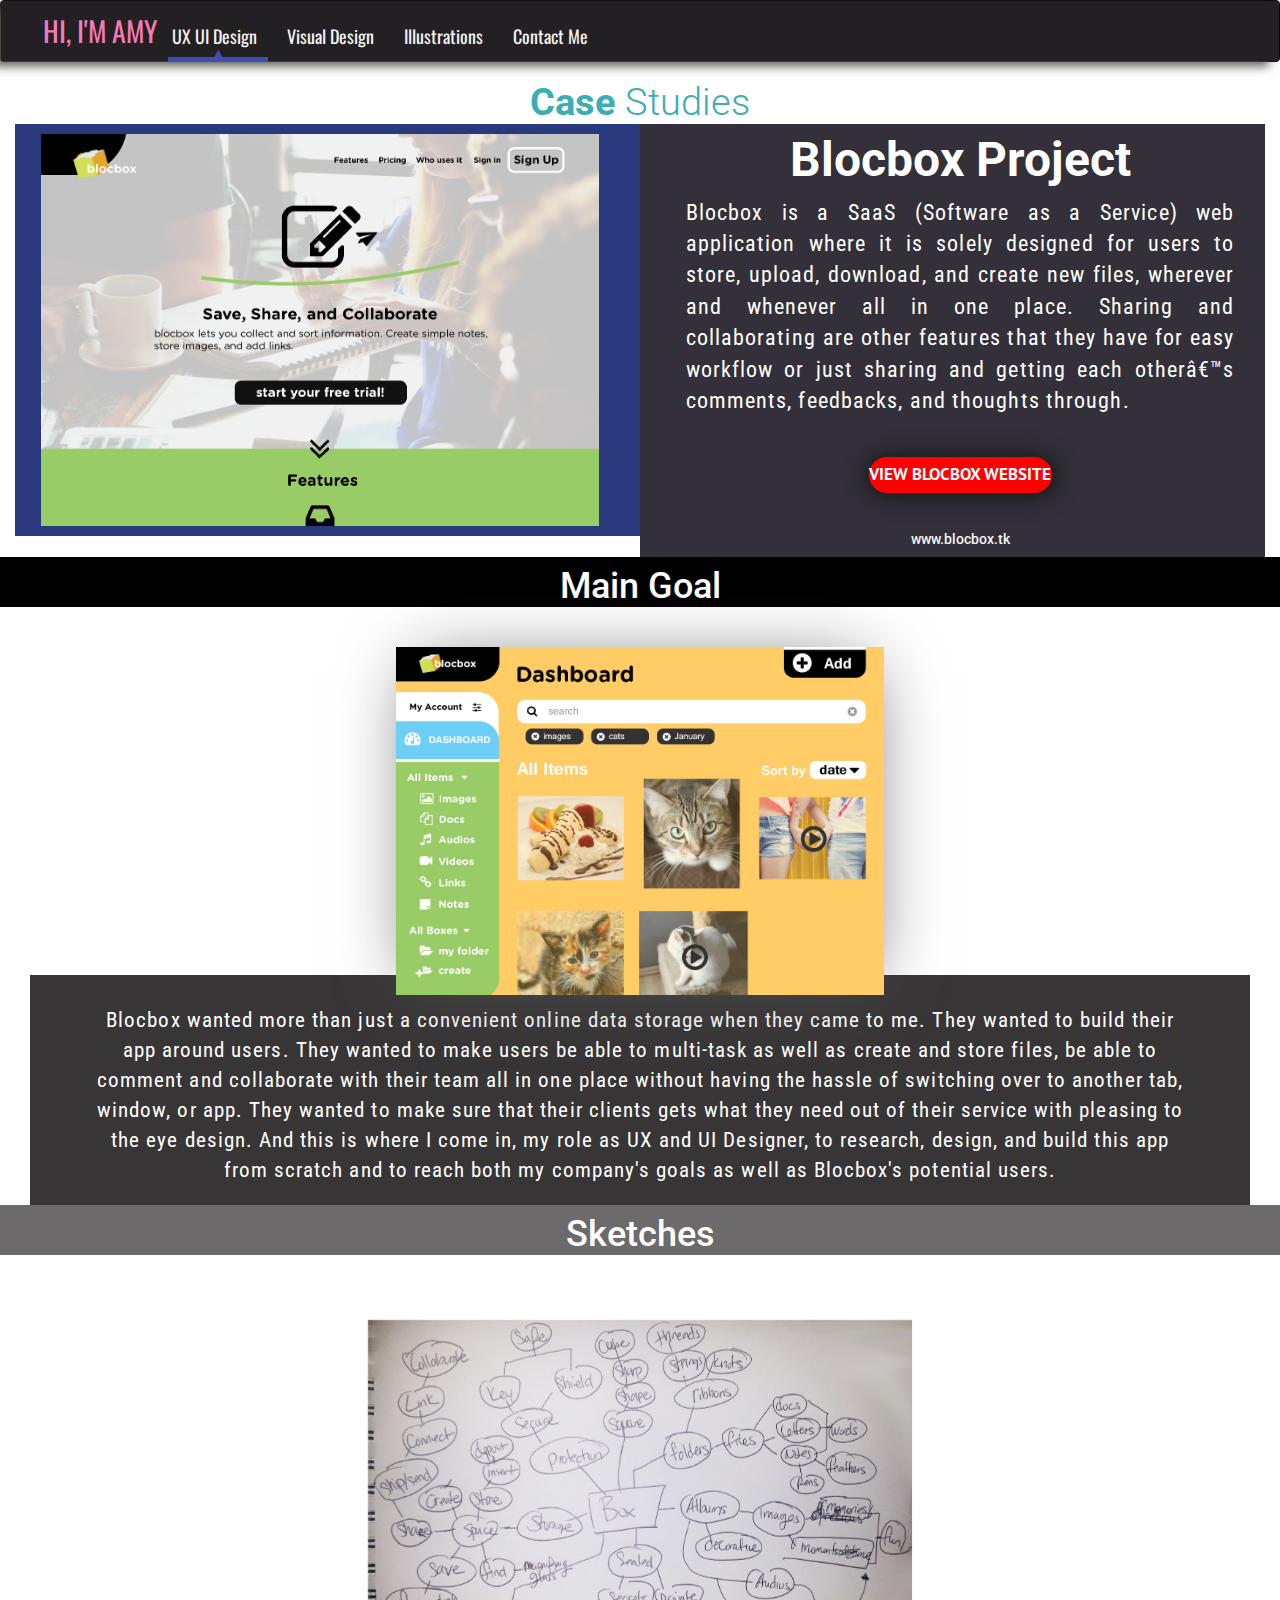
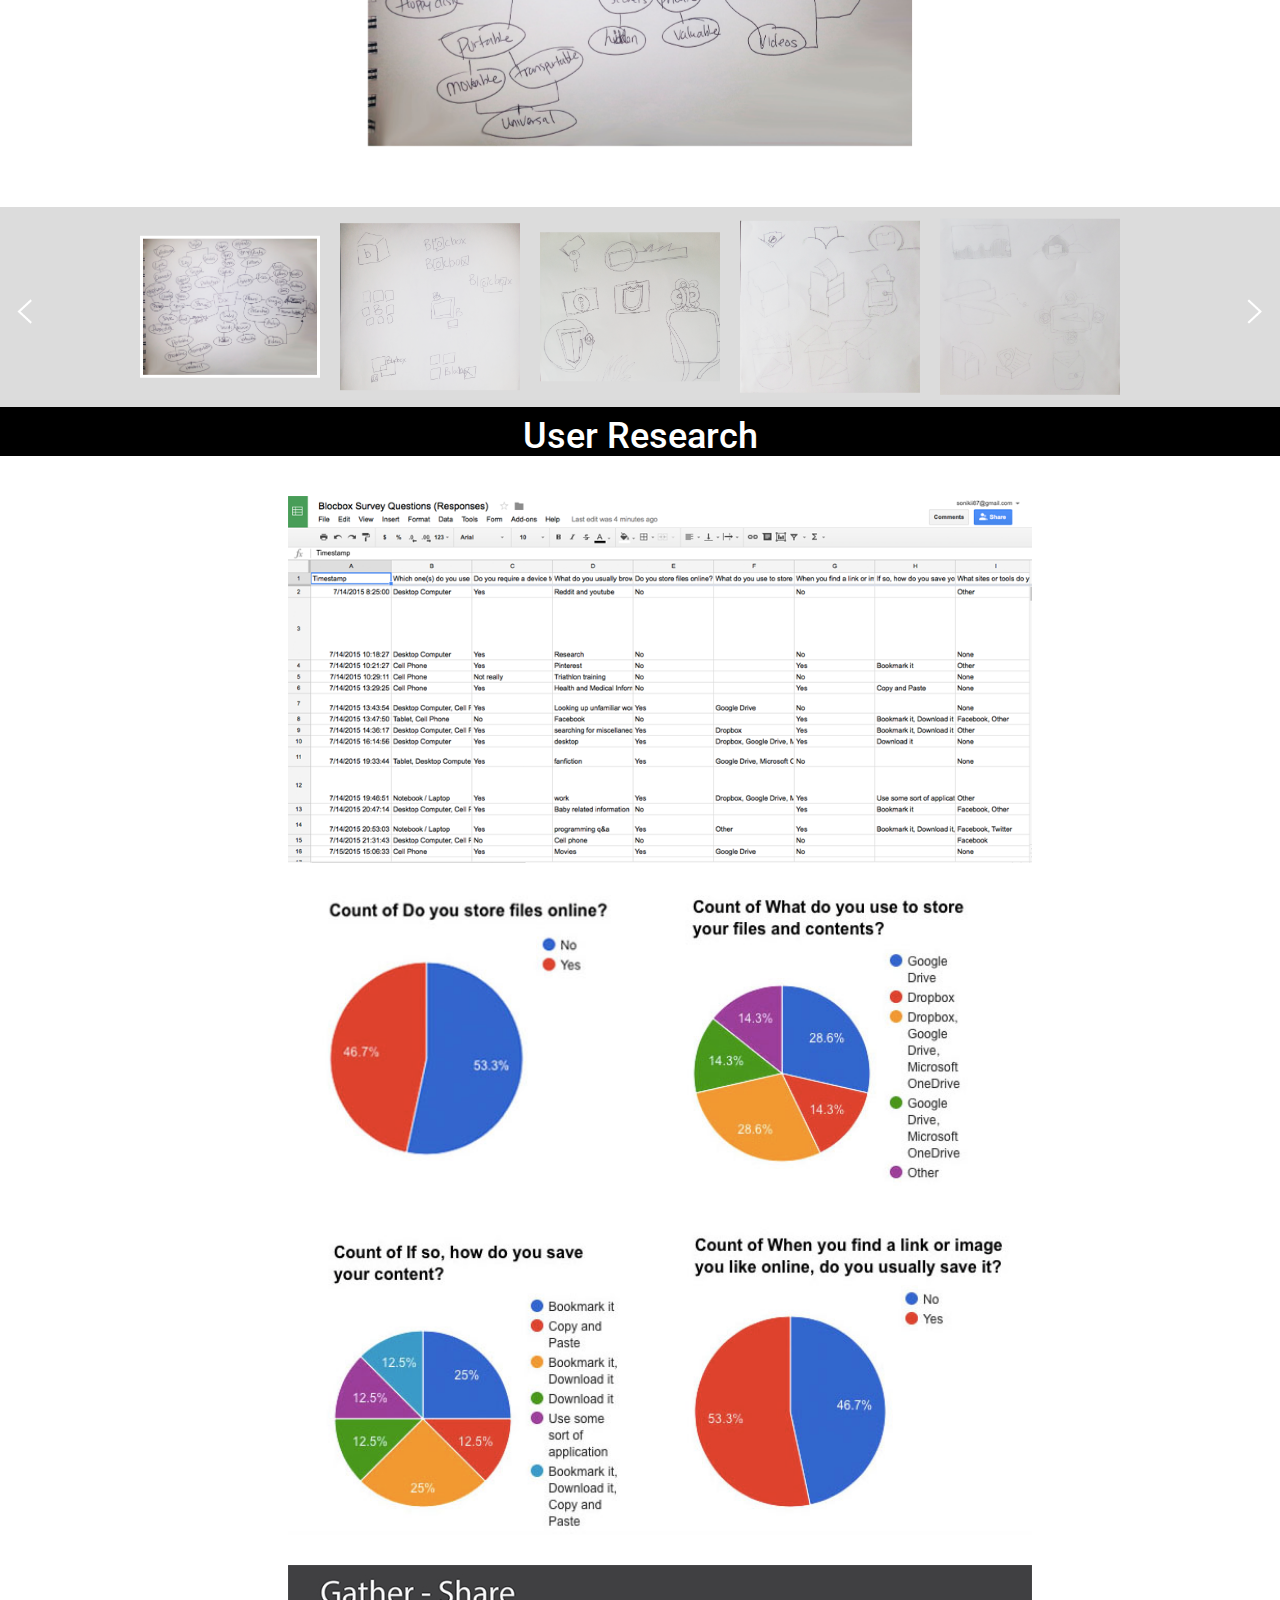
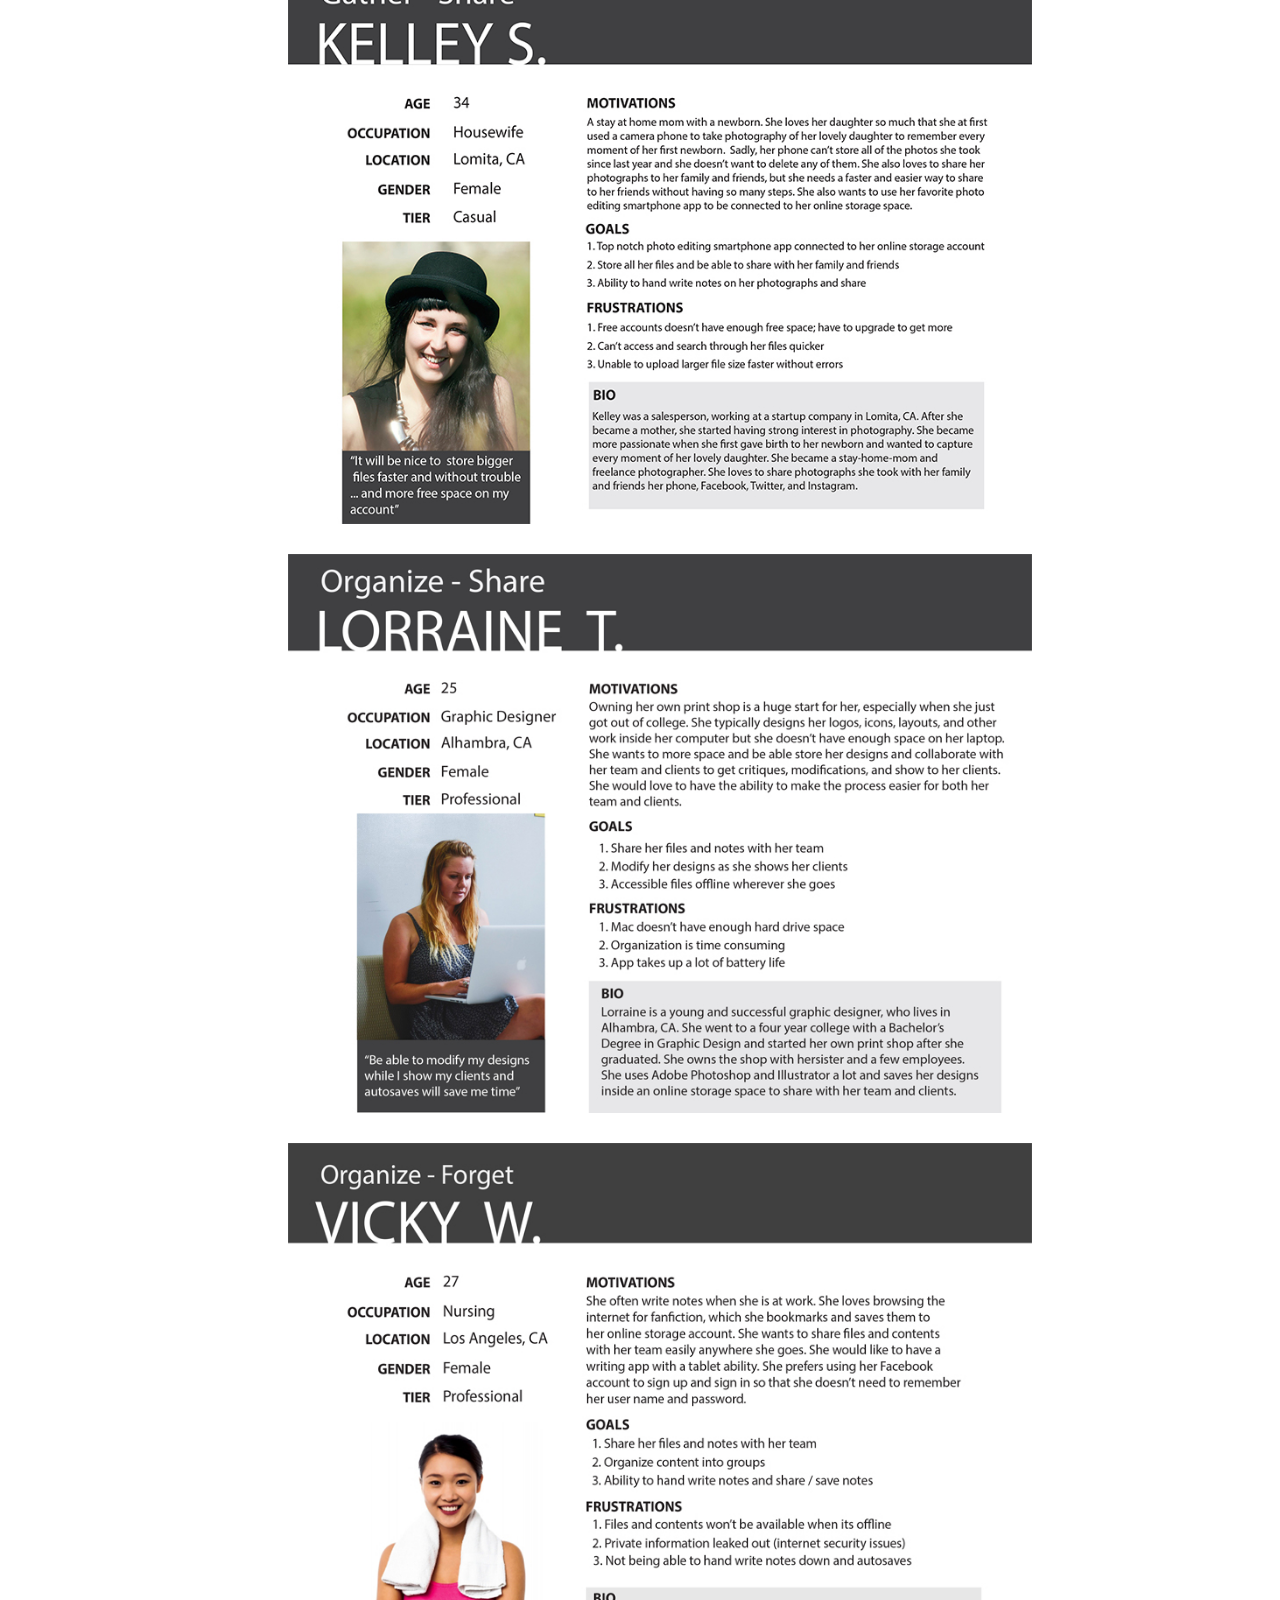
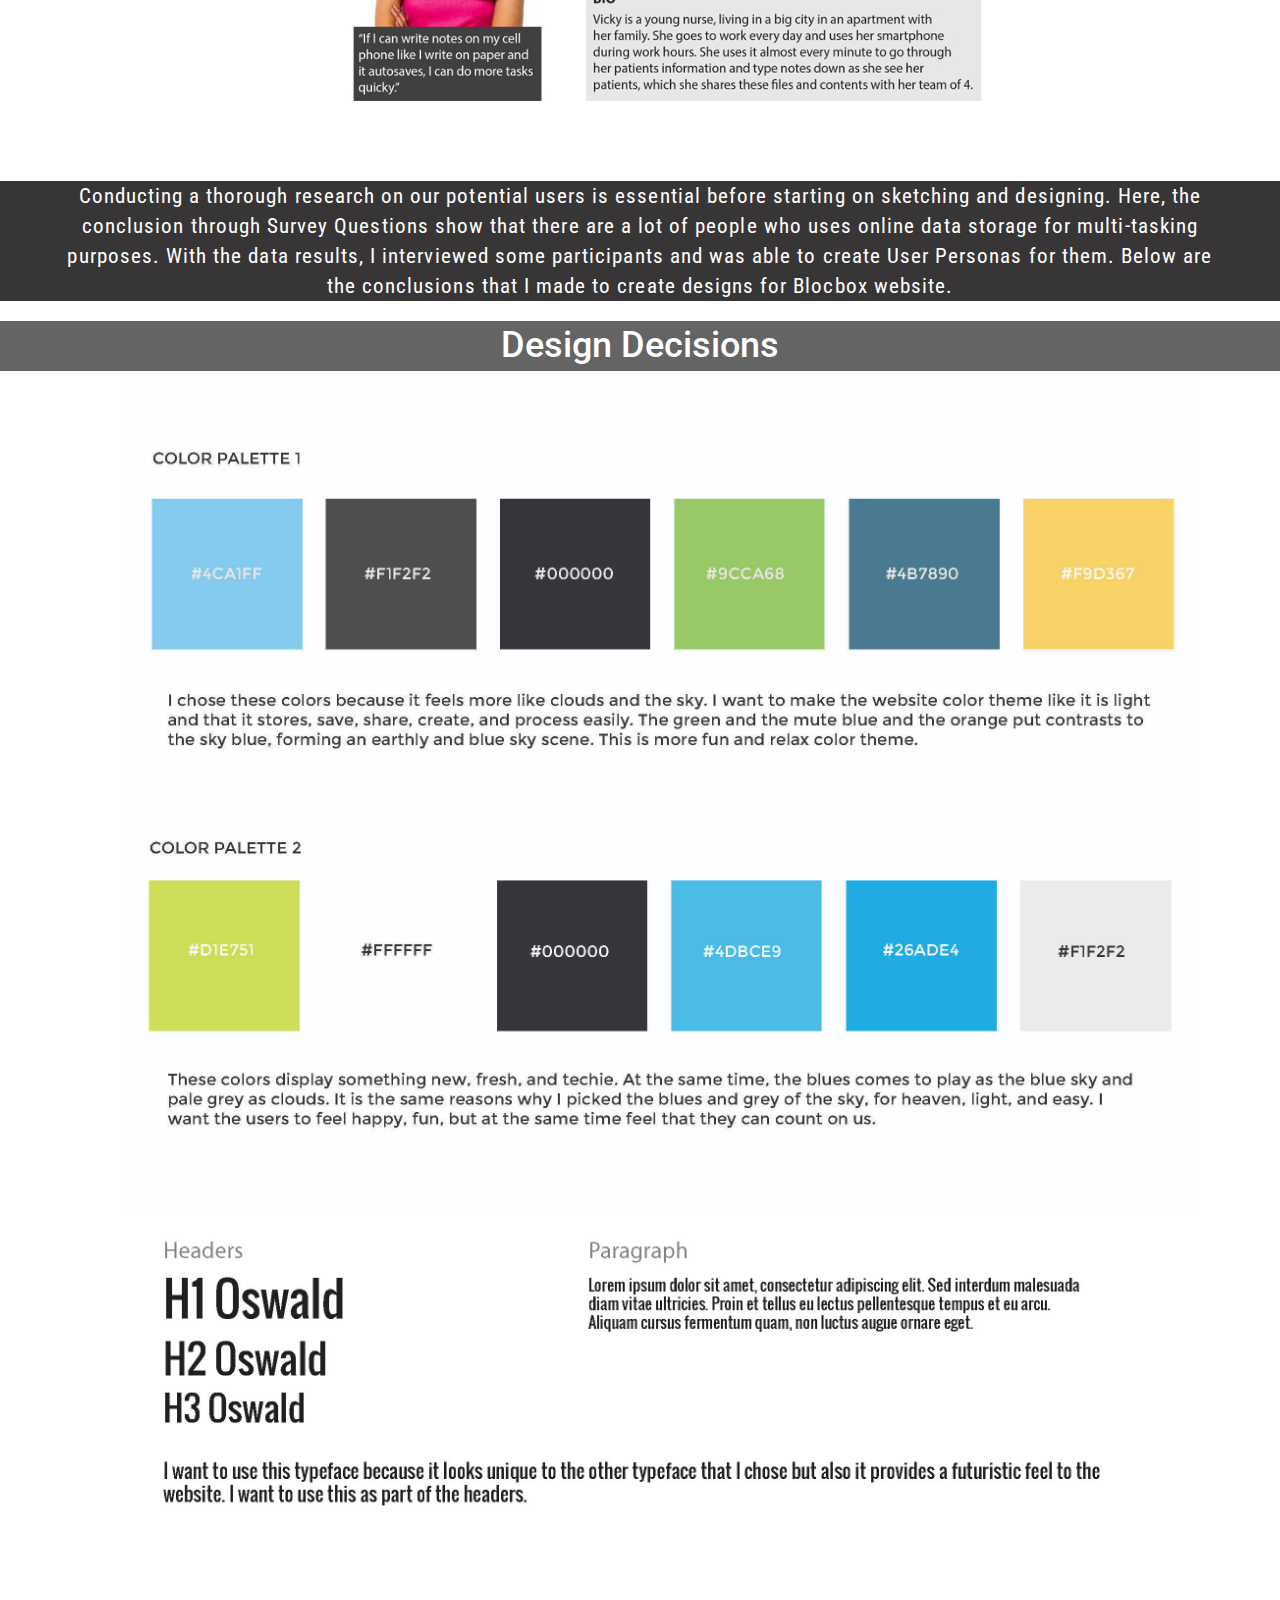
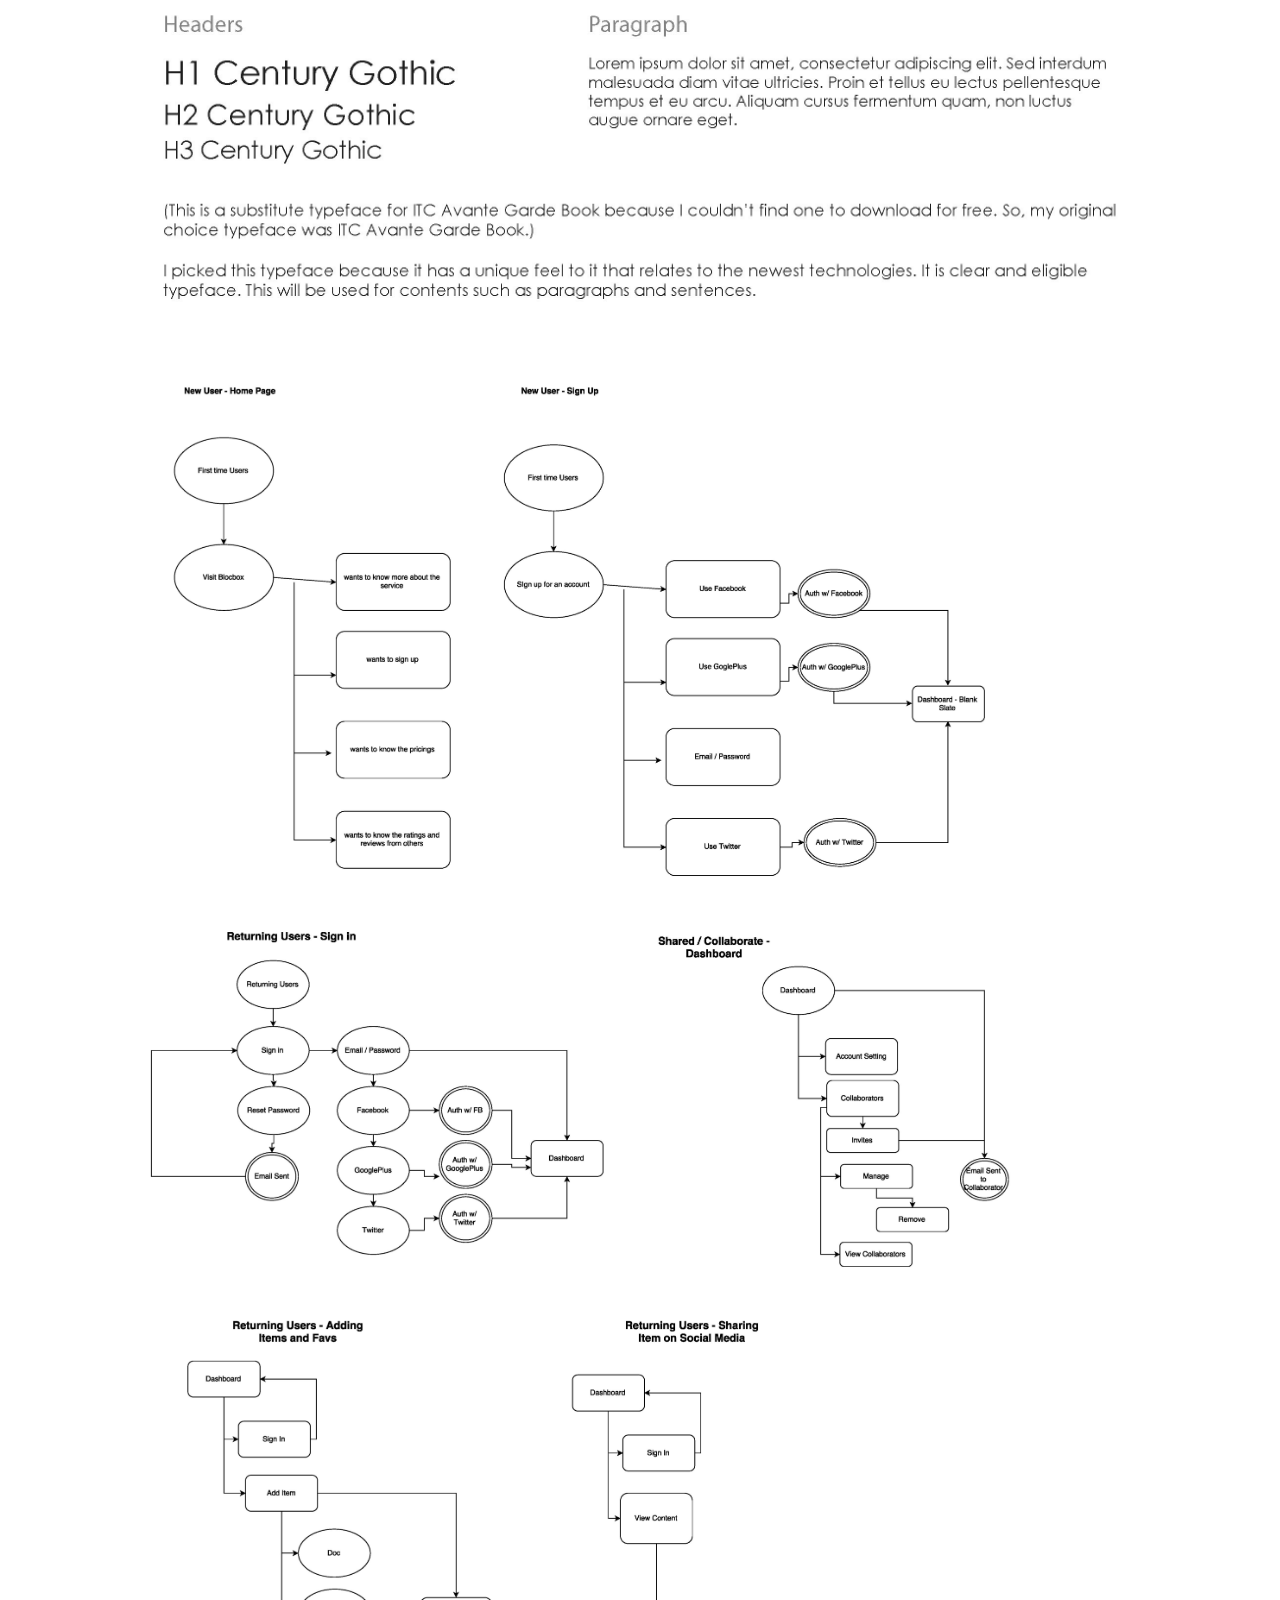
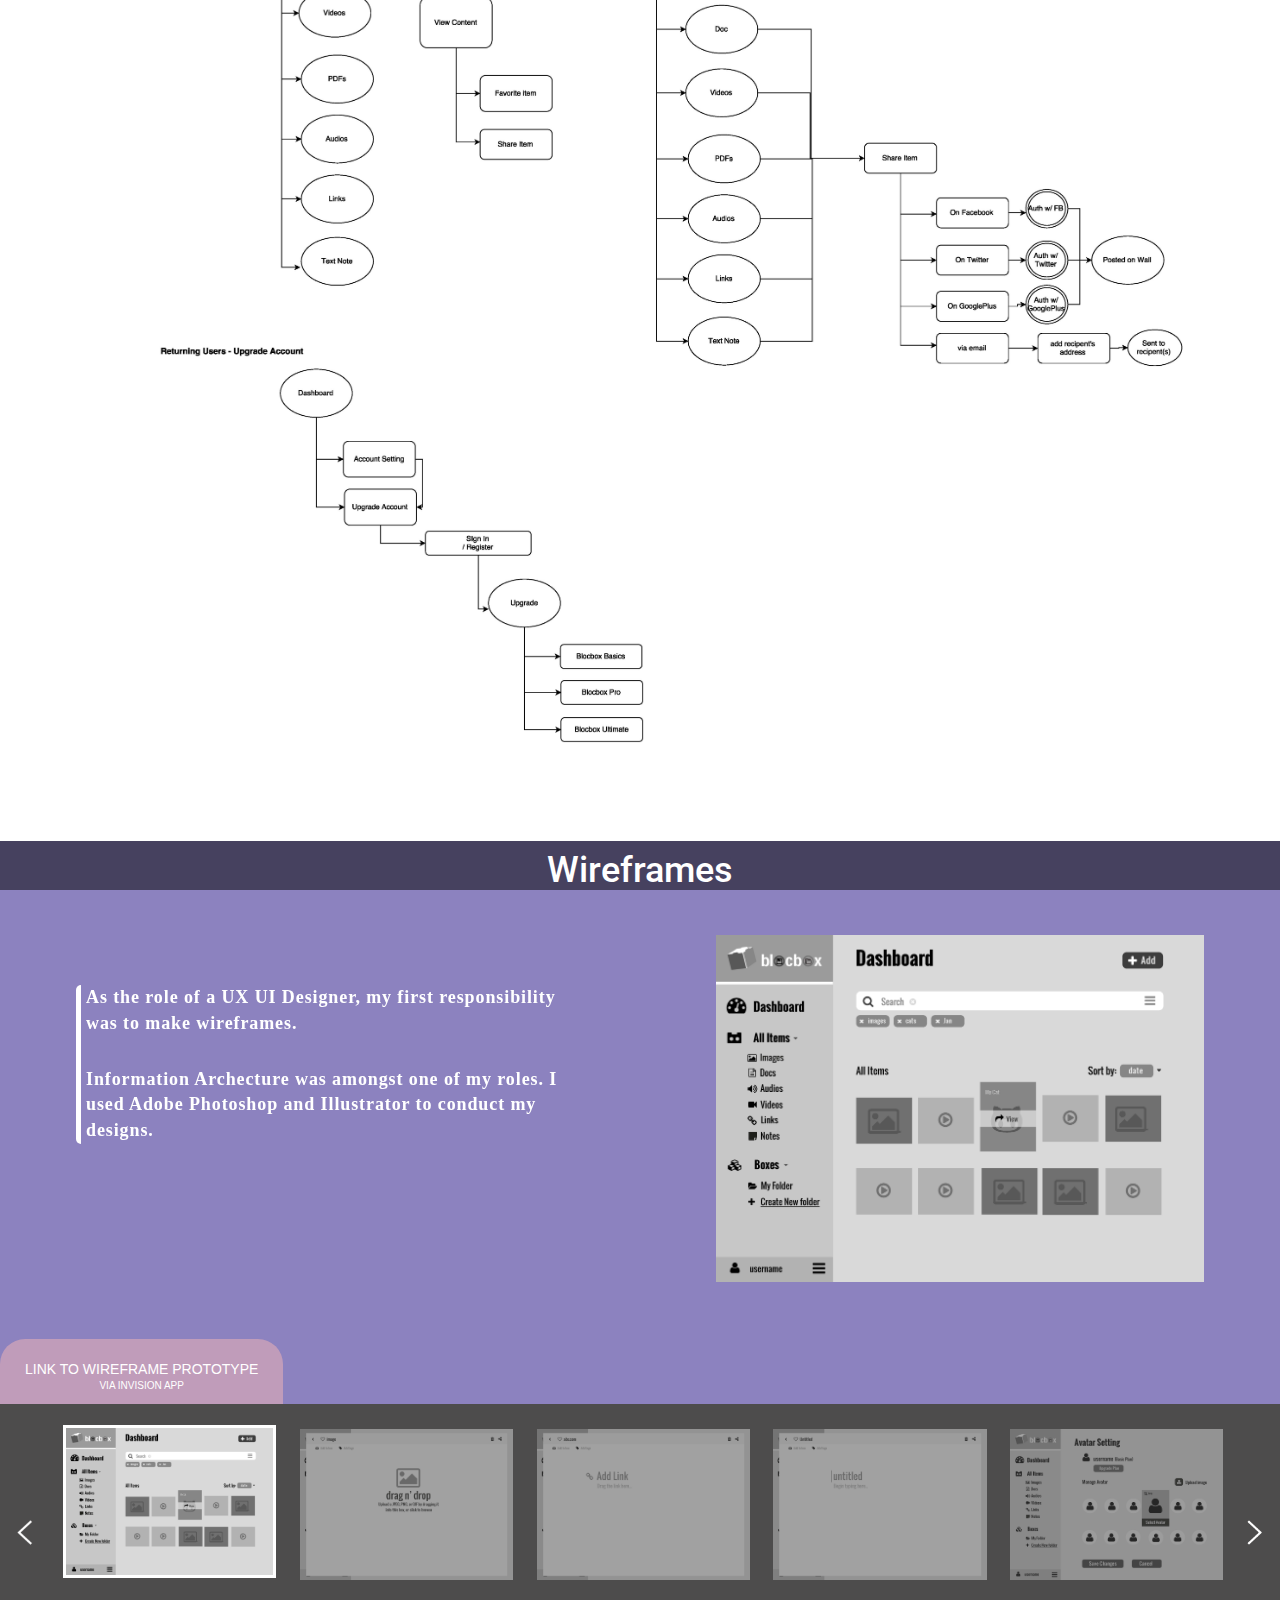
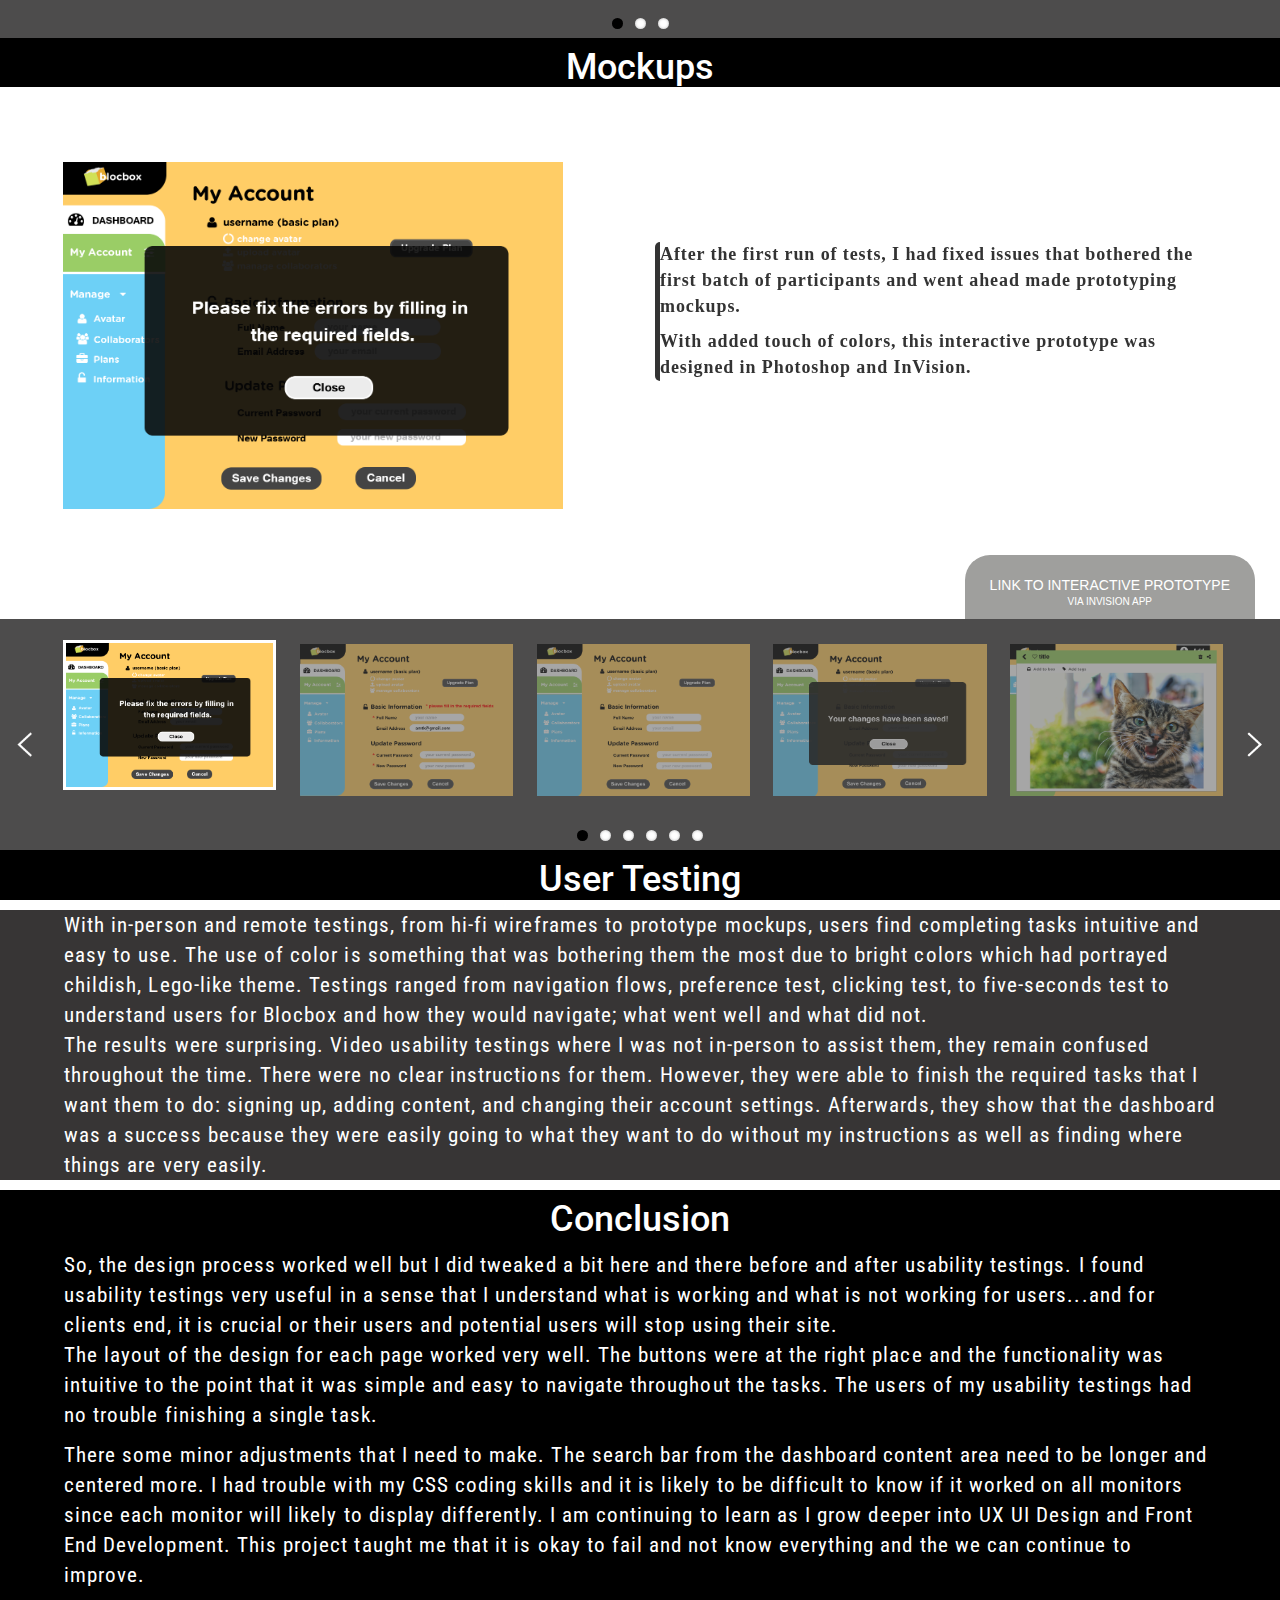
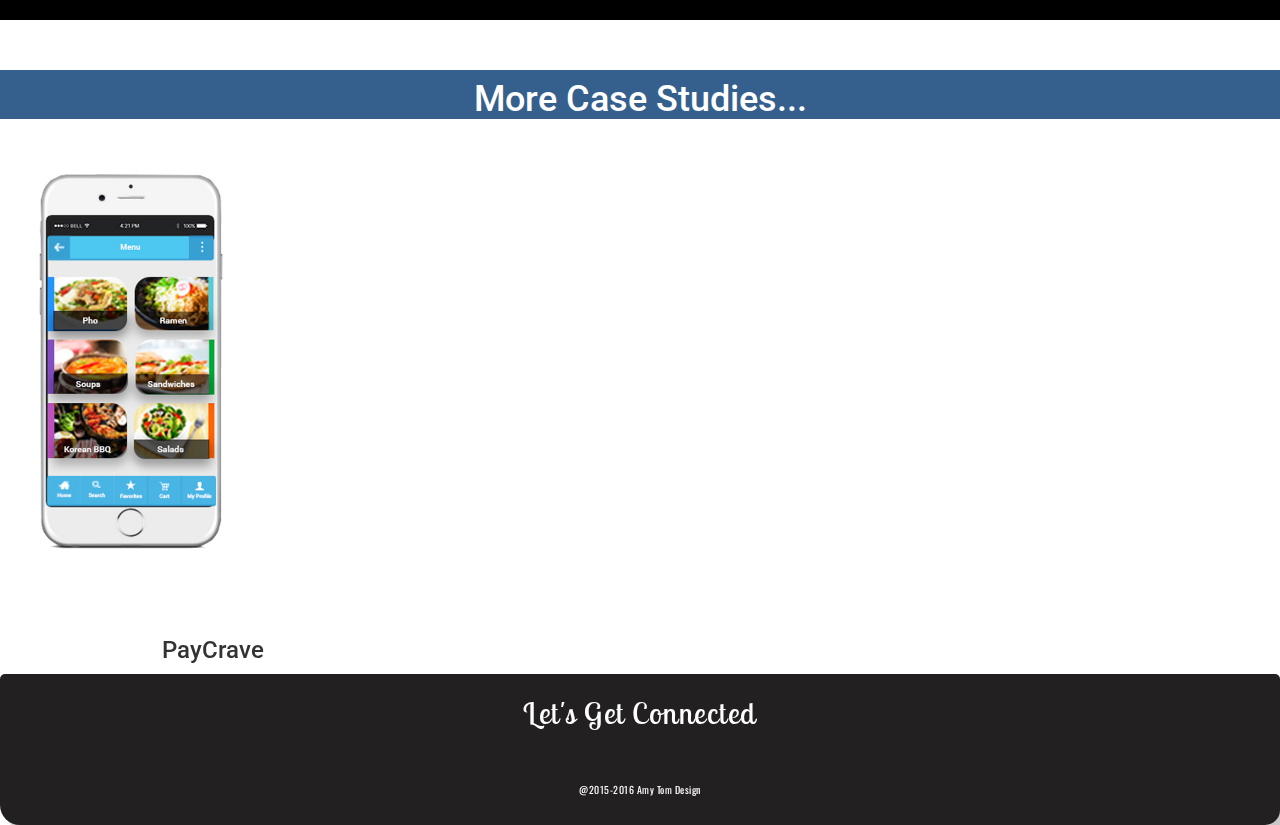
==== commit 4f2d1ac8: "Add files via upload" ====
--- a/case-blocbox.html
+++ b/case-blocbox.html
@@ -8,6 +8,7 @@
 	<link href='https://fonts.googleapis.com/css?family=Droid+Sans:400,700' rel='stylesheet' type='text/css'>
   <link href='https://fonts.googleapis.com/css?family=PT+Sans:400,400italic,700,700italic' rel='stylesheet' type='text/css'>
   <link href='https://fonts.googleapis.com/css?family=PT+Sans+Caption:400,700' rel='stylesheet' type='text/css'>
+    <link href='//fonts.googleapis.com/css?family=Lobster+Two' rel='stylesheet' type='text/css'>
 	<link href='//fonts.googleapis.com/css?family=Oswald' rel='stylesheet' type='text/css'>
 	<link href='//fonts.googleapis.com/css?family=Roboto' rel='stylesheet' type='text/css'>
   <link href='https://fonts.googleapis.com/css?family=Roboto+Condensed:400,300,300italic,400italic,700,700italic' rel='stylesheet' type='text/css'>
--- a/css/case-studies.css
+++ b/css/case-studies.css
@@ -5,11 +5,93 @@
 body, footer {
   font-family: 'roboto', sans-serif;
   -webkit-font-smoothing: antialiased;
+}a.filter_btn{
+  position: relative;
+}
+.navbar-header{
+  background-color: #000;
+}
+#example-navbar-collapse{
+  font-size: 18px;
+position: fixed;
+background-color: #232022;
+width: 100%;
+-webkit-font-smoothing: antialiased;
+height: 70px;
+margin-top: 10px;
+box-shadow: -10px 5px 10px 0px
+}
+.filter_btn .on {
+   position: absolute;
+left: 11px;
+top: 38px;
+width: 194px;
+height: 31px;
+background: url(../images/nav-active2.png) no-repeat;
+}
+.navbar .container-fluid{
+  opacity: 0.95;
+  padding: 10px 7px 0px 7px;
+  background-color: #232022;
+  box-shadow: -10px 5px 10px 0px #4E504A;
+}
+#home{
+  color:#ff80bf;
+}
+#home:hover{
+  color: #C03B73;
+  text-decoration: none;
+  font-family: 'Oswald';
+}
+.navbar-header a#home{
+  font-family: 'Oswald';
+}
+.navbar-header{
+  background: none;
+}
+.navbar-nav li{
+  font-family: 'Oswald';
+}
+.navbar-nav > li{
+  color: #fff;
+}
+#nav-1, #nav-2,#nav-3, #nav-4{
+  color: #fff;
+  font-size: 18px;
+}
+#nav-1:hover, #nav-2:hover,#nav-3:hover, #nav-4:hover{
+  color: #5AB4E3;
+}
+.img-responsive{
+  max-width: 90%;
+  margin: 0px auto;
+}
+.heading-paragraph h1{
+  padding: 10px 0px 10px 0px; 
+  font-family: 'Roboto', sans-serif;
+  font-weight: 700;
+  font-size: 48px;  
+  text-align: center; 
+  color:#fff;
+  margin: 0px;
+}
+.heading-paragraph p{
+  color: #fff; 
+  width: 90%; 
+  font-size: 22px; 
+  font-family: 'Roboto Condensed', sans-serif;
+}
+.flex-slider{
+  margin-top: -10px;
+}
+#carousel3 a.flex-prev, #carousel3 a.flex-next{
+  cursor: pointer;
+  margin-top: -210px;
 }
 /* @mediaqueries */
   @media (min-width: 768px) {
    .container, .footer, header, .main, #testimonials {
-     width: 500px;
+     width: 300px;
      font-size: 20px;
      padding: 10px auto;
    }
@@ -17,19 +99,25 @@
     margin-right: 5em;
    }
  }
+ @media (max-width: 780px){
+  .wireframes .thumb_button{
+    margin: 10px 50% 0px 50%; 
+   }
+ }
  @media (min-width: 320px) {
    .container, .footer, header, .main, #testimonials {
-     width: 500px;
+     width: 300px;
      font-size: 20px;
      padding: 10px auto;
    }
    .links {
     margin-right: 5em;
    }
+
  }
  @media (min-width: 992px) {
    .container, .footer, header, .main {
-     width: 970px;
+     width: 400px;
    }
    .one-half {
      width:46%;
@@ -134,11 +222,10 @@
 -webkit-font-smoothing: antialiased;
 height: 70px;
 margin-top: -21px;
-margin-left:-8px;
 box-shadow: -10px 5px 10px 0px #4E504A;
 opacity:0.95;
   filter:alpha(opacity=50); /* For IE8 and earlier */
-z-index: 200;
+z-index: 100000;
 }
 .navigation li {
 color: white;
@@ -174,7 +261,7 @@
 .whereimfrom,
 .moreaboutme,
 .projects,
-.contact-info, .summary {
+.contact-info{
 max-width: 38em;
 margin-left: auto;
 margin-right: auto;
@@ -198,7 +285,6 @@
 color: white;
 padding: 18px 0;
 letter-spacing: 0.0em;
-margin-top: 100em;
 width: 100%;
 position: relative;
 }
@@ -292,7 +378,7 @@
 }
 #home {
   font-size:28px ;
-  color: red;
+
   margin-top: -5px;
 }
 .navigation .home-icon {
@@ -324,7 +410,7 @@
   font-weight: 300;
 }
 .web-header {
-  float: left;
+	overflow: hidden;
   width: 100%;
 }
  ...
@@ -378,8 +464,8 @@
  }
 /**IMAGES**/
 *, *::before, *::after{
-  -moz-box-sizing: border-box;
-       box-sizing: border-box;
+  /*-moz-box-sizing: border-box;
+       box-sizing: border-box;*/
   
   -webkit-transition: all 0.3s ease-in-out;
           transition: all 0.3s ease-in-out;
@@ -404,10 +490,8 @@
 
 .hero{
   width: 100%;
-  height: 90px;
   background: #fff;
   display: table;
-  margin-top: 35px;
 }
 
 #page-title {
@@ -585,7 +669,7 @@
   height: 575px;
   margin-top: 5px;
   float: left;
-  background-color: #6f63ad;
+  background-color: #283a7d;
 }
 #project-title {
   color: white;
@@ -605,17 +689,20 @@
   padding-left: 12px;
   padding-bottom: 40px;
 }
-#blocbox-btn {
+#blocbox-btn{
   background-color: red;
   text-align: center;
   color: white;
   font-family: 'PT Sans', sans-serif;
-  font-size: 20px;
-  margin-left: 10.5em;
-  padding: 10px 40px;
+  width: 30%;
+  font-size: 120%;
+  margin: 40px auto 39px  ;
+  padding: 1% 0px;
+  font-weight: 700;
   font-weight: 700;
   box-shadow: 1px 1px 20px 5px #1a1a1a;
   border-radius: 25px;
+  display: block;
 }
 #blocbox-btn a:link {
   text-decoration: none;
@@ -641,33 +728,139 @@
 }
 
 /**SUMMARY PORTION**/
+.wireframes{
+	color:#FFF;
+	background:#8c82bf;
+}
+.wireframes:after{
+  content: '';
+  display: block;
+  clear: both;
+  zoom: 1;
+}
+.wireframes .thumb_button{
+	float:left;
+	background: rgba(243, 182, 182, 0.5);
+  margin-top: 10px;
+	}
+  .sketches .label-title{
+	background:#6c6a6a;
+	}
+.sketches #carousel3{
+	background:#dcdcdc;}
+.more-case .label-title{
+	background:#35608d;
+	margin-top:50px;
+}
+#slider1 .flex-direction-nav,
+#slider2 .flex-direction-nav,
+#slider3 .flex-direction-nav{
+	display:none !important;}
+#slider1{
+  margin: 35px 0px 15px 0px;
+}
+#slider1.flexslider{
+  top: -30px;
+}
+#slider1:after{
+  content: '';
+  display: block;
+  clear: both;
+}
+#carousel3 .slides li{
+	min-height:300px;}
+#carousel3 .slides li img{
+	height: auto !important;
+    width: 17=5px !important;
+	position: absolute;
+	margin:0 !important;             
+   	top: 50%;                        
+   	transform: translate(0, -50%)}
+#carousel3 .slides{
+	max-width:1000px !important;
+	margin:auto !important;
+  margin-top: -50px !important;
+  }
+#carousel4{
+	background:#FFF !important;}
+#carousel4 .flex-direction-nav a:before{
+	color:#e0dede !important;}
+#carousel4 .slides li img{
+	height: auto !important;
+	opacity: 1 !important;
+    width: 380px !important;
+	margin-bottom:0 !important;
+}
+#carousel4 .slides li img:hover {
+	transform: scale(1.1);
+	-moz-transform: scale(1.1);
+	-webkit-transform: scale(1.1); }
+.text-center{
+	text-align:center;
+}
+.wireframes p,
+.mockups p{
+	font-family:open sans;}
+.wireframes .bx_left{
+  border-left: 5px solid #fff;
+  border-radius: 5px;
+	
+  padding: 0px;
+  width: 80%;
+  padding-left: 5px;
+  margin: 50px auto 0px auto;
+}
+.wireframes .bx_left p{
+  padding: 0px;
+  display: block;
+  
+  
+}
+.wireframes .bx_right{  
+}
+.mockups{
+	background:#dcdcdd;}
+.wireframes .label-title{
+	background:rgba(0, 0, 0, .5);
+	}
+.bx_center{
+	max-width:700px;
+	margin:auto;
+	padding:10px;}
 .label-title {
   background-color: black;
   color: white;
-  width: 450px;
-  height: 60px;
-  margin-top: 44.05em;
+  
 }
 .label-title h1 {
   text-align: center;
   padding-top: 10px;
+  margin-top: 0;
+}
+.summary-img{
+  z-index: 2;
 }
 .summary-img img {
-  margin: 50px auto;
-  width: 50%;
+  margin: 30px auto;
+  width: 40%;
   display: flex;
   box-shadow: 1px 2px 5em -20px #5a5858;
 }
 .summary-description {
+   position: relative;
+  z-index: 1;
+  margin-top: -50px;
   background-color: #373535;
-  height: 300px;
-  color: white;
-  margin-top: -7em;
-}
-.summary-description p {
-  padding: 4.25em 7em;
+  color: white;
+}
+.summary-description p{
+  text-align: center;
+  padding-top: 30px;
+  padding-bottom: 20px;
   font-family: 'Roboto Condensed', sans-serif;
   font-size: 21px;
+  margin: 0px auto;
+  width: 90%;
 }
 
 /**SKETCHES PORTION**/
@@ -682,6 +875,21 @@
   text-align: center;
   padding-top: 5px;
   font-size: 30px;
+}
+
+.flex-direction-nav{
+  background: red;
+}
+#slider3{
+  margin: 45px 0px 10px 0px;
+}
+#slider3.flexslider{
+  top: -50px;
+}
+#carousel3 .flex-viewport .slides li img{
+  position: relative;
+  top: 150px;
+  display: block;
 }
 
 /**Carousal**/
@@ -707,10 +915,10 @@
  * Webfont: Geogrotesque SemiBold
  * URL: http://new.myfonts.com/fonts/emtype/geogrotesque/semibold/
  * Foundry: Emtype Foundry
- * Copyright: Copyright © 2009 by Eduardo Manso. All rights reserved.
+ * Copyright: Copyright ÃƒÆ’Ã†â€™Ãƒâ€ Ã¢â‚¬â„¢ÃƒÆ’Ã¢â‚¬Â ÃƒÂ¢Ã¢â€šÂ¬Ã¢â€žÂ¢ÃƒÆ’Ã†â€™ÃƒÂ¢Ã¢â€šÂ¬Ã‚Â ÃƒÆ’Ã‚Â¢ÃƒÂ¢Ã¢â‚¬Å¡Ã‚Â¬ÃƒÂ¢Ã¢â‚¬Å¾Ã‚Â¢ÃƒÆ’Ã†â€™Ãƒâ€ Ã¢â‚¬â„¢ÃƒÆ’Ã‚Â¢ÃƒÂ¢Ã¢â‚¬Å¡Ã‚Â¬Ãƒâ€šÃ‚Â ÃƒÆ’Ã†â€™Ãƒâ€šÃ‚Â¢ÃƒÆ’Ã‚Â¢ÃƒÂ¢Ã¢â€šÂ¬Ã…Â¡Ãƒâ€šÃ‚Â¬ÃƒÆ’Ã‚Â¢ÃƒÂ¢Ã¢â€šÂ¬Ã…Â¾Ãƒâ€šÃ‚Â¢ÃƒÆ’Ã†â€™Ãƒâ€ Ã¢â‚¬â„¢ÃƒÆ’Ã¢â‚¬Â ÃƒÂ¢Ã¢â€šÂ¬Ã¢â€žÂ¢ÃƒÆ’Ã†â€™Ãƒâ€šÃ‚Â¢ÃƒÆ’Ã‚Â¢ÃƒÂ¢Ã¢â€šÂ¬Ã…Â¡Ãƒâ€šÃ‚Â¬ÃƒÆ’Ã¢â‚¬Å¡Ãƒâ€šÃ‚Â ÃƒÆ’Ã†â€™Ãƒâ€ Ã¢â‚¬â„¢ÃƒÆ’Ã¢â‚¬Å¡Ãƒâ€šÃ‚Â¢ÃƒÆ’Ã†â€™Ãƒâ€šÃ‚Â¢ÃƒÆ’Ã‚Â¢ÃƒÂ¢Ã¢â‚¬Å¡Ã‚Â¬Ãƒâ€¦Ã‚Â¡ÃƒÆ’Ã¢â‚¬Å¡Ãƒâ€šÃ‚Â¬ÃƒÆ’Ã†â€™Ãƒâ€šÃ‚Â¢ÃƒÆ’Ã‚Â¢ÃƒÂ¢Ã¢â‚¬Å¡Ã‚Â¬Ãƒâ€¦Ã‚Â¾ÃƒÆ’Ã¢â‚¬Å¡Ãƒâ€šÃ‚Â¢ÃƒÆ’Ã†â€™Ãƒâ€ Ã¢â‚¬â„¢ÃƒÆ’Ã¢â‚¬Â ÃƒÂ¢Ã¢â€šÂ¬Ã¢â€žÂ¢ÃƒÆ’Ã†â€™ÃƒÂ¢Ã¢â€šÂ¬Ã‚Â ÃƒÆ’Ã‚Â¢ÃƒÂ¢Ã¢â‚¬Å¡Ã‚Â¬ÃƒÂ¢Ã¢â‚¬Å¾Ã‚Â¢ÃƒÆ’Ã†â€™Ãƒâ€ Ã¢â‚¬â„¢ÃƒÆ’Ã¢â‚¬Å¡Ãƒâ€šÃ‚Â¢ÃƒÆ’Ã†â€™Ãƒâ€šÃ‚Â¢ÃƒÆ’Ã‚Â¢ÃƒÂ¢Ã¢â‚¬Å¡Ã‚Â¬Ãƒâ€¦Ã‚Â¡ÃƒÆ’Ã¢â‚¬Å¡Ãƒâ€šÃ‚Â¬ÃƒÆ’Ã†â€™ÃƒÂ¢Ã¢â€šÂ¬Ã…Â¡ÃƒÆ’Ã¢â‚¬Å¡Ãƒâ€šÃ‚Â ÃƒÆ’Ã†â€™Ãƒâ€ Ã¢â‚¬â„¢ÃƒÆ’Ã¢â‚¬Â ÃƒÂ¢Ã¢â€šÂ¬Ã¢â€žÂ¢ÃƒÆ’Ã†â€™ÃƒÂ¢Ã¢â€šÂ¬Ã…Â¡ÃƒÆ’Ã¢â‚¬Å¡Ãƒâ€šÃ‚Â¢ÃƒÆ’Ã†â€™Ãƒâ€ Ã¢â‚¬â„¢ÃƒÆ’Ã¢â‚¬Å¡Ãƒâ€šÃ‚Â¢ÃƒÆ’Ã†â€™Ãƒâ€šÃ‚Â¢ÃƒÆ’Ã‚Â¢ÃƒÂ¢Ã¢â€šÂ¬Ã…Â¡Ãƒâ€šÃ‚Â¬ÃƒÆ’Ã¢â‚¬Â¦Ãƒâ€šÃ‚Â¡ÃƒÆ’Ã†â€™ÃƒÂ¢Ã¢â€šÂ¬Ã…Â¡ÃƒÆ’Ã¢â‚¬Å¡Ãƒâ€šÃ‚Â¬ÃƒÆ’Ã†â€™Ãƒâ€ Ã¢â‚¬â„¢ÃƒÆ’Ã¢â‚¬Å¡Ãƒâ€šÃ‚Â¢ÃƒÆ’Ã†â€™Ãƒâ€šÃ‚Â¢ÃƒÆ’Ã‚Â¢ÃƒÂ¢Ã¢â€šÂ¬Ã…Â¡Ãƒâ€šÃ‚Â¬ÃƒÆ’Ã¢â‚¬Â¦Ãƒâ€šÃ‚Â¾ÃƒÆ’Ã†â€™ÃƒÂ¢Ã¢â€šÂ¬Ã…Â¡ÃƒÆ’Ã¢â‚¬Å¡Ãƒâ€šÃ‚Â¢ÃƒÆ’Ã†â€™Ãƒâ€ Ã¢â‚¬â„¢ÃƒÆ’Ã¢â‚¬Â ÃƒÂ¢Ã¢â€šÂ¬Ã¢â€žÂ¢ÃƒÆ’Ã†â€™ÃƒÂ¢Ã¢â€šÂ¬Ã‚Â ÃƒÆ’Ã‚Â¢ÃƒÂ¢Ã¢â‚¬Å¡Ã‚Â¬ÃƒÂ¢Ã¢â‚¬Å¾Ã‚Â¢ÃƒÆ’Ã†â€™Ãƒâ€ Ã¢â‚¬â„¢ÃƒÆ’Ã‚Â¢ÃƒÂ¢Ã¢â‚¬Å¡Ã‚Â¬Ãƒâ€šÃ‚Â ÃƒÆ’Ã†â€™Ãƒâ€šÃ‚Â¢ÃƒÆ’Ã‚Â¢ÃƒÂ¢Ã¢â€šÂ¬Ã…Â¡Ãƒâ€šÃ‚Â¬ÃƒÆ’Ã‚Â¢ÃƒÂ¢Ã¢â€šÂ¬Ã…Â¾Ãƒâ€šÃ‚Â¢ÃƒÆ’Ã†â€™Ãƒâ€ Ã¢â‚¬â„¢ÃƒÆ’Ã¢â‚¬Â ÃƒÂ¢Ã¢â€šÂ¬Ã¢â€žÂ¢ÃƒÆ’Ã†â€™ÃƒÂ¢Ã¢â€šÂ¬Ã…Â¡ÃƒÆ’Ã¢â‚¬Å¡Ãƒâ€šÃ‚Â¢ÃƒÆ’Ã†â€™Ãƒâ€ Ã¢â‚¬â„¢ÃƒÆ’Ã¢â‚¬Å¡Ãƒâ€šÃ‚Â¢ÃƒÆ’Ã†â€™Ãƒâ€šÃ‚Â¢ÃƒÆ’Ã‚Â¢ÃƒÂ¢Ã¢â€šÂ¬Ã…Â¡Ãƒâ€šÃ‚Â¬ÃƒÆ’Ã¢â‚¬Â¦Ãƒâ€šÃ‚Â¡ÃƒÆ’Ã†â€™ÃƒÂ¢Ã¢â€šÂ¬Ã…Â¡ÃƒÆ’Ã¢â‚¬Å¡Ãƒâ€šÃ‚Â¬ÃƒÆ’Ã†â€™Ãƒâ€ Ã¢â‚¬â„¢ÃƒÆ’Ã‚Â¢ÃƒÂ¢Ã¢â‚¬Å¡Ã‚Â¬Ãƒâ€¦Ã‚Â¡ÃƒÆ’Ã†â€™ÃƒÂ¢Ã¢â€šÂ¬Ã…Â¡ÃƒÆ’Ã¢â‚¬Å¡Ãƒâ€šÃ‚Â ÃƒÆ’Ã†â€™Ãƒâ€ Ã¢â‚¬â„¢ÃƒÆ’Ã¢â‚¬Â ÃƒÂ¢Ã¢â€šÂ¬Ã¢â€žÂ¢ÃƒÆ’Ã†â€™ÃƒÂ¢Ã¢â€šÂ¬Ã‚Â ÃƒÆ’Ã‚Â¢ÃƒÂ¢Ã¢â‚¬Å¡Ã‚Â¬ÃƒÂ¢Ã¢â‚¬Å¾Ã‚Â¢ÃƒÆ’Ã†â€™Ãƒâ€ Ã¢â‚¬â„¢ÃƒÆ’Ã‚Â¢ÃƒÂ¢Ã¢â‚¬Å¡Ã‚Â¬Ãƒâ€¦Ã‚Â¡ÃƒÆ’Ã†â€™ÃƒÂ¢Ã¢â€šÂ¬Ã…Â¡ÃƒÆ’Ã¢â‚¬Å¡Ãƒâ€šÃ‚Â¢ÃƒÆ’Ã†â€™Ãƒâ€ Ã¢â‚¬â„¢ÃƒÆ’Ã¢â‚¬Â ÃƒÂ¢Ã¢â€šÂ¬Ã¢â€žÂ¢ÃƒÆ’Ã†â€™ÃƒÂ¢Ã¢â€šÂ¬Ã…Â¡ÃƒÆ’Ã¢â‚¬Å¡Ãƒâ€šÃ‚Â¢ÃƒÆ’Ã†â€™Ãƒâ€ Ã¢â‚¬â„¢ÃƒÆ’Ã¢â‚¬Å¡Ãƒâ€šÃ‚Â¢ÃƒÆ’Ã†â€™Ãƒâ€šÃ‚Â¢ÃƒÆ’Ã‚Â¢ÃƒÂ¢Ã¢â‚¬Å¡Ã‚Â¬Ãƒâ€¦Ã‚Â¡ÃƒÆ’Ã¢â‚¬Å¡Ãƒâ€šÃ‚Â¬ÃƒÆ’Ã†â€™ÃƒÂ¢Ã¢â€šÂ¬Ã‚Â¦ÃƒÆ’Ã¢â‚¬Å¡Ãƒâ€šÃ‚Â¡ÃƒÆ’Ã†â€™Ãƒâ€ Ã¢â‚¬â„¢ÃƒÆ’Ã‚Â¢ÃƒÂ¢Ã¢â‚¬Å¡Ã‚Â¬Ãƒâ€¦Ã‚Â¡ÃƒÆ’Ã†â€™ÃƒÂ¢Ã¢â€šÂ¬Ã…Â¡ÃƒÆ’Ã¢â‚¬Å¡Ãƒâ€šÃ‚Â¬ÃƒÆ’Ã†â€™Ãƒâ€ Ã¢â‚¬â„¢ÃƒÆ’Ã¢â‚¬Â ÃƒÂ¢Ã¢â€šÂ¬Ã¢â€žÂ¢ÃƒÆ’Ã†â€™ÃƒÂ¢Ã¢â€šÂ¬Ã…Â¡ÃƒÆ’Ã¢â‚¬Å¡Ãƒâ€šÃ‚Â¢ÃƒÆ’Ã†â€™Ãƒâ€ Ã¢â‚¬â„¢ÃƒÆ’Ã¢â‚¬Å¡Ãƒâ€šÃ‚Â¢ÃƒÆ’Ã†â€™Ãƒâ€šÃ‚Â¢ÃƒÆ’Ã‚Â¢ÃƒÂ¢Ã¢â‚¬Å¡Ã‚Â¬Ãƒâ€¦Ã‚Â¡ÃƒÆ’Ã¢â‚¬Å¡Ãƒâ€šÃ‚Â¬ÃƒÆ’Ã†â€™ÃƒÂ¢Ã¢â€šÂ¬Ã‚Â¦ÃƒÆ’Ã¢â‚¬Å¡Ãƒâ€šÃ‚Â¾ÃƒÆ’Ã†â€™Ãƒâ€ Ã¢â‚¬â„¢ÃƒÆ’Ã‚Â¢ÃƒÂ¢Ã¢â‚¬Å¡Ã‚Â¬Ãƒâ€¦Ã‚Â¡ÃƒÆ’Ã†â€™ÃƒÂ¢Ã¢â€šÂ¬Ã…Â¡ÃƒÆ’Ã¢â‚¬Å¡Ãƒâ€šÃ‚Â¢ÃƒÆ’Ã†â€™Ãƒâ€ Ã¢â‚¬â„¢ÃƒÆ’Ã¢â‚¬Â ÃƒÂ¢Ã¢â€šÂ¬Ã¢â€žÂ¢ÃƒÆ’Ã†â€™ÃƒÂ¢Ã¢â€šÂ¬Ã‚Â ÃƒÆ’Ã‚Â¢ÃƒÂ¢Ã¢â‚¬Å¡Ã‚Â¬ÃƒÂ¢Ã¢â‚¬Å¾Ã‚Â¢ÃƒÆ’Ã†â€™Ãƒâ€ Ã¢â‚¬â„¢ÃƒÆ’Ã‚Â¢ÃƒÂ¢Ã¢â‚¬Å¡Ã‚Â¬Ãƒâ€šÃ‚Â ÃƒÆ’Ã†â€™Ãƒâ€šÃ‚Â¢ÃƒÆ’Ã‚Â¢ÃƒÂ¢Ã¢â€šÂ¬Ã…Â¡Ãƒâ€šÃ‚Â¬ÃƒÆ’Ã‚Â¢ÃƒÂ¢Ã¢â€šÂ¬Ã…Â¾Ãƒâ€šÃ‚Â¢ÃƒÆ’Ã†â€™Ãƒâ€ Ã¢â‚¬â„¢ÃƒÆ’Ã¢â‚¬Â ÃƒÂ¢Ã¢â€šÂ¬Ã¢â€žÂ¢ÃƒÆ’Ã†â€™Ãƒâ€šÃ‚Â¢ÃƒÆ’Ã‚Â¢ÃƒÂ¢Ã¢â€šÂ¬Ã…Â¡Ãƒâ€šÃ‚Â¬ÃƒÆ’Ã¢â‚¬Å¡Ãƒâ€šÃ‚Â ÃƒÆ’Ã†â€™Ãƒâ€ Ã¢â‚¬â„¢ÃƒÆ’Ã¢â‚¬Å¡Ãƒâ€šÃ‚Â¢ÃƒÆ’Ã†â€™Ãƒâ€šÃ‚Â¢ÃƒÆ’Ã‚Â¢ÃƒÂ¢Ã¢â‚¬Å¡Ã‚Â¬Ãƒâ€¦Ã‚Â¡ÃƒÆ’Ã¢â‚¬Å¡Ãƒâ€šÃ‚Â¬ÃƒÆ’Ã†â€™Ãƒâ€šÃ‚Â¢ÃƒÆ’Ã‚Â¢ÃƒÂ¢Ã¢â‚¬Å¡Ã‚Â¬Ãƒâ€¦Ã‚Â¾ÃƒÆ’Ã¢â‚¬Å¡Ãƒâ€šÃ‚Â¢ÃƒÆ’Ã†â€™Ãƒâ€ Ã¢â‚¬â„¢ÃƒÆ’Ã¢â‚¬Â ÃƒÂ¢Ã¢â€šÂ¬Ã¢â€žÂ¢ÃƒÆ’Ã†â€™ÃƒÂ¢Ã¢â€šÂ¬Ã‚Â ÃƒÆ’Ã‚Â¢ÃƒÂ¢Ã¢â‚¬Å¡Ã‚Â¬ÃƒÂ¢Ã¢â‚¬Å¾Ã‚Â¢ÃƒÆ’Ã†â€™Ãƒâ€ Ã¢â‚¬â„¢ÃƒÆ’Ã‚Â¢ÃƒÂ¢Ã¢â‚¬Å¡Ã‚Â¬Ãƒâ€¦Ã‚Â¡ÃƒÆ’Ã†â€™ÃƒÂ¢Ã¢â€šÂ¬Ã…Â¡ÃƒÆ’Ã¢â‚¬Å¡Ãƒâ€šÃ‚Â¢ÃƒÆ’Ã†â€™Ãƒâ€ Ã¢â‚¬â„¢ÃƒÆ’Ã¢â‚¬Â ÃƒÂ¢Ã¢â€šÂ¬Ã¢â€žÂ¢ÃƒÆ’Ã†â€™ÃƒÂ¢Ã¢â€šÂ¬Ã…Â¡ÃƒÆ’Ã¢â‚¬Å¡Ãƒâ€šÃ‚Â¢ÃƒÆ’Ã†â€™Ãƒâ€ Ã¢â‚¬â„¢ÃƒÆ’Ã¢â‚¬Å¡Ãƒâ€šÃ‚Â¢ÃƒÆ’Ã†â€™Ãƒâ€šÃ‚Â¢ÃƒÆ’Ã‚Â¢ÃƒÂ¢Ã¢â‚¬Å¡Ã‚Â¬Ãƒâ€¦Ã‚Â¡ÃƒÆ’Ã¢â‚¬Å¡Ãƒâ€šÃ‚Â¬ÃƒÆ’Ã†â€™ÃƒÂ¢Ã¢â€šÂ¬Ã‚Â¦ÃƒÆ’Ã¢â‚¬Å¡Ãƒâ€šÃ‚Â¡ÃƒÆ’Ã†â€™Ãƒâ€ Ã¢â‚¬â„¢ÃƒÆ’Ã‚Â¢ÃƒÂ¢Ã¢â‚¬Å¡Ã‚Â¬Ãƒâ€¦Ã‚Â¡ÃƒÆ’Ã†â€™ÃƒÂ¢Ã¢â€šÂ¬Ã…Â¡ÃƒÆ’Ã¢â‚¬Å¡Ãƒâ€šÃ‚Â¬ÃƒÆ’Ã†â€™Ãƒâ€ Ã¢â‚¬â„¢ÃƒÆ’Ã¢â‚¬Â ÃƒÂ¢Ã¢â€šÂ¬Ã¢â€žÂ¢ÃƒÆ’Ã†â€™Ãƒâ€šÃ‚Â¢ÃƒÆ’Ã‚Â¢ÃƒÂ¢Ã¢â€šÂ¬Ã…Â¡Ãƒâ€šÃ‚Â¬ÃƒÆ’Ã¢â‚¬Â¦Ãƒâ€šÃ‚Â¡ÃƒÆ’Ã†â€™Ãƒâ€ Ã¢â‚¬â„¢ÃƒÆ’Ã‚Â¢ÃƒÂ¢Ã¢â‚¬Å¡Ã‚Â¬Ãƒâ€¦Ã‚Â¡ÃƒÆ’Ã†â€™ÃƒÂ¢Ã¢â€šÂ¬Ã…Â¡ÃƒÆ’Ã¢â‚¬Å¡Ãƒâ€šÃ‚Â ÃƒÆ’Ã†â€™Ãƒâ€ Ã¢â‚¬â„¢ÃƒÆ’Ã¢â‚¬Â ÃƒÂ¢Ã¢â€šÂ¬Ã¢â€žÂ¢ÃƒÆ’Ã†â€™ÃƒÂ¢Ã¢â€šÂ¬Ã‚Â ÃƒÆ’Ã‚Â¢ÃƒÂ¢Ã¢â‚¬Å¡Ã‚Â¬ÃƒÂ¢Ã¢â‚¬Å¾Ã‚Â¢ÃƒÆ’Ã†â€™Ãƒâ€ Ã¢â‚¬â„¢ÃƒÆ’Ã‚Â¢ÃƒÂ¢Ã¢â‚¬Å¡Ã‚Â¬Ãƒâ€šÃ‚Â ÃƒÆ’Ã†â€™Ãƒâ€šÃ‚Â¢ÃƒÆ’Ã‚Â¢ÃƒÂ¢Ã¢â€šÂ¬Ã…Â¡Ãƒâ€šÃ‚Â¬ÃƒÆ’Ã‚Â¢ÃƒÂ¢Ã¢â€šÂ¬Ã…Â¾Ãƒâ€šÃ‚Â¢ÃƒÆ’Ã†â€™Ãƒâ€ Ã¢â‚¬â„¢ÃƒÆ’Ã¢â‚¬Â ÃƒÂ¢Ã¢â€šÂ¬Ã¢â€žÂ¢ÃƒÆ’Ã†â€™Ãƒâ€šÃ‚Â¢ÃƒÆ’Ã‚Â¢ÃƒÂ¢Ã¢â€šÂ¬Ã…Â¡Ãƒâ€šÃ‚Â¬ÃƒÆ’Ã¢â‚¬Â¦Ãƒâ€šÃ‚Â¡ÃƒÆ’Ã†â€™Ãƒâ€ Ã¢â‚¬â„¢ÃƒÆ’Ã‚Â¢ÃƒÂ¢Ã¢â‚¬Å¡Ã‚Â¬Ãƒâ€¦Ã‚Â¡ÃƒÆ’Ã†â€™ÃƒÂ¢Ã¢â€šÂ¬Ã…Â¡ÃƒÆ’Ã¢â‚¬Å¡Ãƒâ€šÃ‚Â¢ÃƒÆ’Ã†â€™Ãƒâ€ Ã¢â‚¬â„¢ÃƒÆ’Ã¢â‚¬Â ÃƒÂ¢Ã¢â€šÂ¬Ã¢â€žÂ¢ÃƒÆ’Ã†â€™ÃƒÂ¢Ã¢â€šÂ¬Ã‚Â ÃƒÆ’Ã‚Â¢ÃƒÂ¢Ã¢â‚¬Å¡Ã‚Â¬ÃƒÂ¢Ã¢â‚¬Å¾Ã‚Â¢ÃƒÆ’Ã†â€™Ãƒâ€ Ã¢â‚¬â„¢ÃƒÆ’Ã‚Â¢ÃƒÂ¢Ã¢â‚¬Å¡Ã‚Â¬Ãƒâ€¦Ã‚Â¡ÃƒÆ’Ã†â€™ÃƒÂ¢Ã¢â€šÂ¬Ã…Â¡ÃƒÆ’Ã¢â‚¬Å¡Ãƒâ€šÃ‚Â¢ÃƒÆ’Ã†â€™Ãƒâ€ Ã¢â‚¬â„¢ÃƒÆ’Ã¢â‚¬Â ÃƒÂ¢Ã¢â€šÂ¬Ã¢â€žÂ¢ÃƒÆ’Ã†â€™ÃƒÂ¢Ã¢â€šÂ¬Ã…Â¡ÃƒÆ’Ã¢â‚¬Å¡Ãƒâ€šÃ‚Â¢ÃƒÆ’Ã†â€™Ãƒâ€ Ã¢â‚¬â„¢ÃƒÆ’Ã¢â‚¬Å¡Ãƒâ€šÃ‚Â¢ÃƒÆ’Ã†â€™Ãƒâ€šÃ‚Â¢ÃƒÆ’Ã‚Â¢ÃƒÂ¢Ã¢â€šÂ¬Ã…Â¡Ãƒâ€šÃ‚Â¬ÃƒÆ’Ã¢â‚¬Â¦Ãƒâ€šÃ‚Â¡ÃƒÆ’Ã†â€™ÃƒÂ¢Ã¢â€šÂ¬Ã…Â¡ÃƒÆ’Ã¢â‚¬Å¡Ãƒâ€šÃ‚Â¬ÃƒÆ’Ã†â€™Ãƒâ€ Ã¢â‚¬â„¢ÃƒÆ’Ã‚Â¢ÃƒÂ¢Ã¢â‚¬Å¡Ã‚Â¬Ãƒâ€šÃ‚Â¦ÃƒÆ’Ã†â€™ÃƒÂ¢Ã¢â€šÂ¬Ã…Â¡ÃƒÆ’Ã¢â‚¬Å¡Ãƒâ€šÃ‚Â¡ÃƒÆ’Ã†â€™Ãƒâ€ Ã¢â‚¬â„¢ÃƒÆ’Ã¢â‚¬Â ÃƒÂ¢Ã¢â€šÂ¬Ã¢â€žÂ¢ÃƒÆ’Ã†â€™Ãƒâ€šÃ‚Â¢ÃƒÆ’Ã‚Â¢ÃƒÂ¢Ã¢â€šÂ¬Ã…Â¡Ãƒâ€šÃ‚Â¬ÃƒÆ’Ã¢â‚¬Â¦Ãƒâ€šÃ‚Â¡ÃƒÆ’Ã†â€™Ãƒâ€ Ã¢â‚¬â„¢ÃƒÆ’Ã‚Â¢ÃƒÂ¢Ã¢â‚¬Å¡Ã‚Â¬Ãƒâ€¦Ã‚Â¡ÃƒÆ’Ã†â€™ÃƒÂ¢Ã¢â€šÂ¬Ã…Â¡ÃƒÆ’Ã¢â‚¬Å¡Ãƒâ€šÃ‚Â¬ÃƒÆ’Ã†â€™Ãƒâ€ Ã¢â‚¬â„¢ÃƒÆ’Ã¢â‚¬Â ÃƒÂ¢Ã¢â€šÂ¬Ã¢â€žÂ¢ÃƒÆ’Ã†â€™ÃƒÂ¢Ã¢â€šÂ¬Ã‚Â ÃƒÆ’Ã‚Â¢ÃƒÂ¢Ã¢â‚¬Å¡Ã‚Â¬ÃƒÂ¢Ã¢â‚¬Å¾Ã‚Â¢ÃƒÆ’Ã†â€™Ãƒâ€ Ã¢â‚¬â„¢ÃƒÆ’Ã‚Â¢ÃƒÂ¢Ã¢â‚¬Å¡Ã‚Â¬Ãƒâ€¦Ã‚Â¡ÃƒÆ’Ã†â€™ÃƒÂ¢Ã¢â€šÂ¬Ã…Â¡ÃƒÆ’Ã¢â‚¬Å¡Ãƒâ€šÃ‚Â¢ÃƒÆ’Ã†â€™Ãƒâ€ Ã¢â‚¬â„¢ÃƒÆ’Ã¢â‚¬Â ÃƒÂ¢Ã¢â€šÂ¬Ã¢â€žÂ¢ÃƒÆ’Ã†â€™ÃƒÂ¢Ã¢â€šÂ¬Ã…Â¡ÃƒÆ’Ã¢â‚¬Å¡Ãƒâ€šÃ‚Â¢ÃƒÆ’Ã†â€™Ãƒâ€ Ã¢â‚¬â„¢ÃƒÆ’Ã¢â‚¬Å¡Ãƒâ€šÃ‚Â¢ÃƒÆ’Ã†â€™Ãƒâ€šÃ‚Â¢ÃƒÆ’Ã‚Â¢ÃƒÂ¢Ã¢â€šÂ¬Ã…Â¡Ãƒâ€šÃ‚Â¬ÃƒÆ’Ã¢â‚¬Â¦Ãƒâ€šÃ‚Â¡ÃƒÆ’Ã†â€™ÃƒÂ¢Ã¢â€šÂ¬Ã…Â¡ÃƒÆ’Ã¢â‚¬Å¡Ãƒâ€šÃ‚Â¬ÃƒÆ’Ã†â€™Ãƒâ€ Ã¢â‚¬â„¢ÃƒÆ’Ã‚Â¢ÃƒÂ¢Ã¢â‚¬Å¡Ã‚Â¬Ãƒâ€šÃ‚Â¦ÃƒÆ’Ã†â€™ÃƒÂ¢Ã¢â€šÂ¬Ã…Â¡ÃƒÆ’Ã¢â‚¬Å¡Ãƒâ€šÃ‚Â¾ÃƒÆ’Ã†â€™Ãƒâ€ Ã¢â‚¬â„¢ÃƒÆ’Ã¢â‚¬Â ÃƒÂ¢Ã¢â€šÂ¬Ã¢â€žÂ¢ÃƒÆ’Ã†â€™Ãƒâ€šÃ‚Â¢ÃƒÆ’Ã‚Â¢ÃƒÂ¢Ã¢â€šÂ¬Ã…Â¡Ãƒâ€šÃ‚Â¬ÃƒÆ’Ã¢â‚¬Â¦Ãƒâ€šÃ‚Â¡ÃƒÆ’Ã†â€™Ãƒâ€ Ã¢â‚¬â„¢ÃƒÆ’Ã‚Â¢ÃƒÂ¢Ã¢â‚¬Å¡Ã‚Â¬Ãƒâ€¦Ã‚Â¡ÃƒÆ’Ã†â€™ÃƒÂ¢Ã¢â€šÂ¬Ã…Â¡ÃƒÆ’Ã¢â‚¬Å¡Ãƒâ€šÃ‚Â¢ÃƒÆ’Ã†â€™Ãƒâ€ Ã¢â‚¬â„¢ÃƒÆ’Ã¢â‚¬Â ÃƒÂ¢Ã¢â€šÂ¬Ã¢â€žÂ¢ÃƒÆ’Ã†â€™ÃƒÂ¢Ã¢â€šÂ¬Ã‚Â ÃƒÆ’Ã‚Â¢ÃƒÂ¢Ã¢â‚¬Å¡Ã‚Â¬ÃƒÂ¢Ã¢â‚¬Å¾Ã‚Â¢ÃƒÆ’Ã†â€™Ãƒâ€ Ã¢â‚¬â„¢ÃƒÆ’Ã‚Â¢ÃƒÂ¢Ã¢â‚¬Å¡Ã‚Â¬Ãƒâ€šÃ‚Â ÃƒÆ’Ã†â€™Ãƒâ€šÃ‚Â¢ÃƒÆ’Ã‚Â¢ÃƒÂ¢Ã¢â€šÂ¬Ã…Â¡Ãƒâ€šÃ‚Â¬ÃƒÆ’Ã‚Â¢ÃƒÂ¢Ã¢â€šÂ¬Ã…Â¾Ãƒâ€šÃ‚Â¢ÃƒÆ’Ã†â€™Ãƒâ€ Ã¢â‚¬â„¢ÃƒÆ’Ã¢â‚¬Â ÃƒÂ¢Ã¢â€šÂ¬Ã¢â€žÂ¢ÃƒÆ’Ã†â€™Ãƒâ€šÃ‚Â¢ÃƒÆ’Ã‚Â¢ÃƒÂ¢Ã¢â€šÂ¬Ã…Â¡Ãƒâ€šÃ‚Â¬ÃƒÆ’Ã¢â‚¬Å¡Ãƒâ€šÃ‚Â ÃƒÆ’Ã†â€™Ãƒâ€ Ã¢â‚¬â„¢ÃƒÆ’Ã¢â‚¬Å¡Ãƒâ€šÃ‚Â¢ÃƒÆ’Ã†â€™Ãƒâ€šÃ‚Â¢ÃƒÆ’Ã‚Â¢ÃƒÂ¢Ã¢â‚¬Å¡Ã‚Â¬Ãƒâ€¦Ã‚Â¡ÃƒÆ’Ã¢â‚¬Å¡Ãƒâ€šÃ‚Â¬ÃƒÆ’Ã†â€™Ãƒâ€šÃ‚Â¢ÃƒÆ’Ã‚Â¢ÃƒÂ¢Ã¢â‚¬Å¡Ã‚Â¬Ãƒâ€¦Ã‚Â¾ÃƒÆ’Ã¢â‚¬Å¡Ãƒâ€šÃ‚Â¢ÃƒÆ’Ã†â€™Ãƒâ€ Ã¢â‚¬â„¢ÃƒÆ’Ã¢â‚¬Â ÃƒÂ¢Ã¢â€šÂ¬Ã¢â€žÂ¢ÃƒÆ’Ã†â€™ÃƒÂ¢Ã¢â€šÂ¬Ã‚Â ÃƒÆ’Ã‚Â¢ÃƒÂ¢Ã¢â‚¬Å¡Ã‚Â¬ÃƒÂ¢Ã¢â‚¬Å¾Ã‚Â¢ÃƒÆ’Ã†â€™Ãƒâ€ Ã¢â‚¬â„¢ÃƒÆ’Ã¢â‚¬Å¡Ãƒâ€šÃ‚Â¢ÃƒÆ’Ã†â€™Ãƒâ€šÃ‚Â¢ÃƒÆ’Ã‚Â¢ÃƒÂ¢Ã¢â‚¬Å¡Ã‚Â¬Ãƒâ€¦Ã‚Â¡ÃƒÆ’Ã¢â‚¬Å¡Ãƒâ€šÃ‚Â¬ÃƒÆ’Ã†â€™ÃƒÂ¢Ã¢â€šÂ¬Ã…Â¡ÃƒÆ’Ã¢â‚¬Å¡Ãƒâ€šÃ‚Â ÃƒÆ’Ã†â€™Ãƒâ€ Ã¢â‚¬â„¢ÃƒÆ’Ã¢â‚¬Â ÃƒÂ¢Ã¢â€šÂ¬Ã¢â€žÂ¢ÃƒÆ’Ã†â€™ÃƒÂ¢Ã¢â€šÂ¬Ã…Â¡ÃƒÆ’Ã¢â‚¬Å¡Ãƒâ€šÃ‚Â¢ÃƒÆ’Ã†â€™Ãƒâ€ Ã¢â‚¬â„¢ÃƒÆ’Ã¢â‚¬Å¡Ãƒâ€šÃ‚Â¢ÃƒÆ’Ã†â€™Ãƒâ€šÃ‚Â¢ÃƒÆ’Ã‚Â¢ÃƒÂ¢Ã¢â€šÂ¬Ã…Â¡Ãƒâ€šÃ‚Â¬ÃƒÆ’Ã¢â‚¬Â¦Ãƒâ€šÃ‚Â¡ÃƒÆ’Ã†â€™ÃƒÂ¢Ã¢â€šÂ¬Ã…Â¡ÃƒÆ’Ã¢â‚¬Å¡Ãƒâ€šÃ‚Â¬ÃƒÆ’Ã†â€™Ãƒâ€ Ã¢â‚¬â„¢ÃƒÆ’Ã¢â‚¬Å¡Ãƒâ€šÃ‚Â¢ÃƒÆ’Ã†â€™Ãƒâ€šÃ‚Â¢ÃƒÆ’Ã‚Â¢ÃƒÂ¢Ã¢â€šÂ¬Ã…Â¡Ãƒâ€šÃ‚Â¬ÃƒÆ’Ã¢â‚¬Â¦Ãƒâ€šÃ‚Â¾ÃƒÆ’Ã†â€™ÃƒÂ¢Ã¢â€šÂ¬Ã…Â¡ÃƒÆ’Ã¢â‚¬Å¡Ãƒâ€šÃ‚Â¢ÃƒÆ’Ã†â€™Ãƒâ€ Ã¢â‚¬â„¢ÃƒÆ’Ã¢â‚¬Â ÃƒÂ¢Ã¢â€šÂ¬Ã¢â€žÂ¢ÃƒÆ’Ã†â€™ÃƒÂ¢Ã¢â€šÂ¬Ã‚Â ÃƒÆ’Ã‚Â¢ÃƒÂ¢Ã¢â‚¬Å¡Ã‚Â¬ÃƒÂ¢Ã¢â‚¬Å¾Ã‚Â¢ÃƒÆ’Ã†â€™Ãƒâ€ Ã¢â‚¬â„¢ÃƒÆ’Ã‚Â¢ÃƒÂ¢Ã¢â‚¬Å¡Ã‚Â¬Ãƒâ€šÃ‚Â ÃƒÆ’Ã†â€™Ãƒâ€šÃ‚Â¢ÃƒÆ’Ã‚Â¢ÃƒÂ¢Ã¢â€šÂ¬Ã…Â¡Ãƒâ€šÃ‚Â¬ÃƒÆ’Ã‚Â¢ÃƒÂ¢Ã¢â€šÂ¬Ã…Â¾Ãƒâ€šÃ‚Â¢ÃƒÆ’Ã†â€™Ãƒâ€ Ã¢â‚¬â„¢ÃƒÆ’Ã¢â‚¬Â ÃƒÂ¢Ã¢â€šÂ¬Ã¢â€žÂ¢ÃƒÆ’Ã†â€™Ãƒâ€šÃ‚Â¢ÃƒÆ’Ã‚Â¢ÃƒÂ¢Ã¢â€šÂ¬Ã…Â¡Ãƒâ€šÃ‚Â¬ÃƒÆ’Ã¢â‚¬Â¦Ãƒâ€šÃ‚Â¡ÃƒÆ’Ã†â€™Ãƒâ€ Ã¢â‚¬â„¢ÃƒÆ’Ã‚Â¢ÃƒÂ¢Ã¢â‚¬Å¡Ã‚Â¬Ãƒâ€¦Ã‚Â¡ÃƒÆ’Ã†â€™ÃƒÂ¢Ã¢â€šÂ¬Ã…Â¡ÃƒÆ’Ã¢â‚¬Å¡Ãƒâ€šÃ‚Â¢ÃƒÆ’Ã†â€™Ãƒâ€ Ã¢â‚¬â„¢ÃƒÆ’Ã¢â‚¬Â ÃƒÂ¢Ã¢â€šÂ¬Ã¢â€žÂ¢ÃƒÆ’Ã†â€™ÃƒÂ¢Ã¢â€šÂ¬Ã‚Â ÃƒÆ’Ã‚Â¢ÃƒÂ¢Ã¢â‚¬Å¡Ã‚Â¬ÃƒÂ¢Ã¢â‚¬Å¾Ã‚Â¢ÃƒÆ’Ã†â€™Ãƒâ€ Ã¢â‚¬â„¢ÃƒÆ’Ã‚Â¢ÃƒÂ¢Ã¢â‚¬Å¡Ã‚Â¬Ãƒâ€¦Ã‚Â¡ÃƒÆ’Ã†â€™ÃƒÂ¢Ã¢â€šÂ¬Ã…Â¡ÃƒÆ’Ã¢â‚¬Å¡Ãƒâ€šÃ‚Â¢ÃƒÆ’Ã†â€™Ãƒâ€ Ã¢â‚¬â„¢ÃƒÆ’Ã¢â‚¬Â ÃƒÂ¢Ã¢â€šÂ¬Ã¢â€žÂ¢ÃƒÆ’Ã†â€™ÃƒÂ¢Ã¢â€šÂ¬Ã…Â¡ÃƒÆ’Ã¢â‚¬Å¡Ãƒâ€šÃ‚Â¢ÃƒÆ’Ã†â€™Ãƒâ€ Ã¢â‚¬â„¢ÃƒÆ’Ã¢â‚¬Å¡Ãƒâ€šÃ‚Â¢ÃƒÆ’Ã†â€™Ãƒâ€šÃ‚Â¢ÃƒÆ’Ã‚Â¢ÃƒÂ¢Ã¢â€šÂ¬Ã…Â¡Ãƒâ€šÃ‚Â¬ÃƒÆ’Ã¢â‚¬Â¦Ãƒâ€šÃ‚Â¡ÃƒÆ’Ã†â€™ÃƒÂ¢Ã¢â€šÂ¬Ã…Â¡ÃƒÆ’Ã¢â‚¬Å¡Ãƒâ€šÃ‚Â¬ÃƒÆ’Ã†â€™Ãƒâ€ Ã¢â‚¬â„¢ÃƒÆ’Ã‚Â¢ÃƒÂ¢Ã¢â‚¬Å¡Ã‚Â¬Ãƒâ€šÃ‚Â¦ÃƒÆ’Ã†â€™ÃƒÂ¢Ã¢â€šÂ¬Ã…Â¡ÃƒÆ’Ã¢â‚¬Å¡Ãƒâ€šÃ‚Â¡ÃƒÆ’Ã†â€™Ãƒâ€ Ã¢â‚¬â„¢ÃƒÆ’Ã¢â‚¬Â ÃƒÂ¢Ã¢â€šÂ¬Ã¢â€žÂ¢ÃƒÆ’Ã†â€™Ãƒâ€šÃ‚Â¢ÃƒÆ’Ã‚Â¢ÃƒÂ¢Ã¢â€šÂ¬Ã…Â¡Ãƒâ€šÃ‚Â¬ÃƒÆ’Ã¢â‚¬Â¦Ãƒâ€šÃ‚Â¡ÃƒÆ’Ã†â€™Ãƒâ€ Ã¢â‚¬â„¢ÃƒÆ’Ã‚Â¢ÃƒÂ¢Ã¢â‚¬Å¡Ã‚Â¬Ãƒâ€¦Ã‚Â¡ÃƒÆ’Ã†â€™ÃƒÂ¢Ã¢â€šÂ¬Ã…Â¡ÃƒÆ’Ã¢â‚¬Å¡Ãƒâ€šÃ‚Â¬ÃƒÆ’Ã†â€™Ãƒâ€ Ã¢â‚¬â„¢ÃƒÆ’Ã¢â‚¬Â ÃƒÂ¢Ã¢â€šÂ¬Ã¢â€žÂ¢ÃƒÆ’Ã†â€™ÃƒÂ¢Ã¢â€šÂ¬Ã‚Â ÃƒÆ’Ã‚Â¢ÃƒÂ¢Ã¢â‚¬Å¡Ã‚Â¬ÃƒÂ¢Ã¢â‚¬Å¾Ã‚Â¢ÃƒÆ’Ã†â€™Ãƒâ€ Ã¢â‚¬â„¢ÃƒÆ’Ã¢â‚¬Å¡Ãƒâ€šÃ‚Â¢ÃƒÆ’Ã†â€™Ãƒâ€šÃ‚Â¢ÃƒÆ’Ã‚Â¢ÃƒÂ¢Ã¢â‚¬Å¡Ã‚Â¬Ãƒâ€¦Ã‚Â¡ÃƒÆ’Ã¢â‚¬Å¡Ãƒâ€šÃ‚Â¬ÃƒÆ’Ã†â€™ÃƒÂ¢Ã¢â€šÂ¬Ã‚Â¦ÃƒÆ’Ã¢â‚¬Å¡Ãƒâ€šÃ‚Â¡ÃƒÆ’Ã†â€™Ãƒâ€ Ã¢â‚¬â„¢ÃƒÆ’Ã¢â‚¬Â ÃƒÂ¢Ã¢â€šÂ¬Ã¢â€žÂ¢ÃƒÆ’Ã†â€™Ãƒâ€šÃ‚Â¢ÃƒÆ’Ã‚Â¢ÃƒÂ¢Ã¢â€šÂ¬Ã…Â¡Ãƒâ€šÃ‚Â¬ÃƒÆ’Ã¢â‚¬Â¦Ãƒâ€šÃ‚Â¡ÃƒÆ’Ã†â€™Ãƒâ€ Ã¢â‚¬â„¢ÃƒÆ’Ã‚Â¢ÃƒÂ¢Ã¢â‚¬Å¡Ã‚Â¬Ãƒâ€¦Ã‚Â¡ÃƒÆ’Ã†â€™ÃƒÂ¢Ã¢â€šÂ¬Ã…Â¡ÃƒÆ’Ã¢â‚¬Å¡Ãƒâ€šÃ‚Â ÃƒÆ’Ã†â€™Ãƒâ€ Ã¢â‚¬â„¢ÃƒÆ’Ã¢â‚¬Â ÃƒÂ¢Ã¢â€šÂ¬Ã¢â€žÂ¢ÃƒÆ’Ã†â€™ÃƒÂ¢Ã¢â€šÂ¬Ã‚Â ÃƒÆ’Ã‚Â¢ÃƒÂ¢Ã¢â‚¬Å¡Ã‚Â¬ÃƒÂ¢Ã¢â‚¬Å¾Ã‚Â¢ÃƒÆ’Ã†â€™Ãƒâ€ Ã¢â‚¬â„¢ÃƒÆ’Ã‚Â¢ÃƒÂ¢Ã¢â‚¬Å¡Ã‚Â¬Ãƒâ€šÃ‚Â ÃƒÆ’Ã†â€™Ãƒâ€šÃ‚Â¢ÃƒÆ’Ã‚Â¢ÃƒÂ¢Ã¢â€šÂ¬Ã…Â¡Ãƒâ€šÃ‚Â¬ÃƒÆ’Ã‚Â¢ÃƒÂ¢Ã¢â€šÂ¬Ã…Â¾Ãƒâ€šÃ‚Â¢ÃƒÆ’Ã†â€™Ãƒâ€ Ã¢â‚¬â„¢ÃƒÆ’Ã¢â‚¬Â ÃƒÂ¢Ã¢â€šÂ¬Ã¢â€žÂ¢ÃƒÆ’Ã†â€™Ãƒâ€šÃ‚Â¢ÃƒÆ’Ã‚Â¢ÃƒÂ¢Ã¢â€šÂ¬Ã…Â¡Ãƒâ€šÃ‚Â¬ÃƒÆ’Ã¢â‚¬Å¡Ãƒâ€šÃ‚Â ÃƒÆ’Ã†â€™Ãƒâ€ Ã¢â‚¬â„¢ÃƒÆ’Ã¢â‚¬Å¡Ãƒâ€šÃ‚Â¢ÃƒÆ’Ã†â€™Ãƒâ€šÃ‚Â¢ÃƒÆ’Ã‚Â¢ÃƒÂ¢Ã¢â‚¬Å¡Ã‚Â¬Ãƒâ€¦Ã‚Â¡ÃƒÆ’Ã¢â‚¬Å¡Ãƒâ€šÃ‚Â¬ÃƒÆ’Ã†â€™Ãƒâ€šÃ‚Â¢ÃƒÆ’Ã‚Â¢ÃƒÂ¢Ã¢â‚¬Å¡Ã‚Â¬Ãƒâ€¦Ã‚Â¾ÃƒÆ’Ã¢â‚¬Å¡Ãƒâ€šÃ‚Â¢ÃƒÆ’Ã†â€™Ãƒâ€ Ã¢â‚¬â„¢ÃƒÆ’Ã¢â‚¬Â ÃƒÂ¢Ã¢â€šÂ¬Ã¢â€žÂ¢ÃƒÆ’Ã†â€™ÃƒÂ¢Ã¢â€šÂ¬Ã‚Â ÃƒÆ’Ã‚Â¢ÃƒÂ¢Ã¢â‚¬Å¡Ã‚Â¬ÃƒÂ¢Ã¢â‚¬Å¾Ã‚Â¢ÃƒÆ’Ã†â€™Ãƒâ€ Ã¢â‚¬â„¢ÃƒÆ’Ã¢â‚¬Å¡Ãƒâ€šÃ‚Â¢ÃƒÆ’Ã†â€™Ãƒâ€šÃ‚Â¢ÃƒÆ’Ã‚Â¢ÃƒÂ¢Ã¢â‚¬Å¡Ã‚Â¬Ãƒâ€¦Ã‚Â¡ÃƒÆ’Ã¢â‚¬Å¡Ãƒâ€šÃ‚Â¬ÃƒÆ’Ã†â€™ÃƒÂ¢Ã¢â€šÂ¬Ã‚Â¦ÃƒÆ’Ã¢â‚¬Å¡Ãƒâ€šÃ‚Â¡ÃƒÆ’Ã†â€™Ãƒâ€ Ã¢â‚¬â„¢ÃƒÆ’Ã¢â‚¬Â ÃƒÂ¢Ã¢â€šÂ¬Ã¢â€žÂ¢ÃƒÆ’Ã†â€™Ãƒâ€šÃ‚Â¢ÃƒÆ’Ã‚Â¢ÃƒÂ¢Ã¢â€šÂ¬Ã…Â¡Ãƒâ€šÃ‚Â¬ÃƒÆ’Ã¢â‚¬Â¦Ãƒâ€šÃ‚Â¡ÃƒÆ’Ã†â€™Ãƒâ€ Ã¢â‚¬â„¢ÃƒÆ’Ã‚Â¢ÃƒÂ¢Ã¢â‚¬Å¡Ã‚Â¬Ãƒâ€¦Ã‚Â¡ÃƒÆ’Ã†â€™ÃƒÂ¢Ã¢â€šÂ¬Ã…Â¡ÃƒÆ’Ã¢â‚¬Å¡Ãƒâ€šÃ‚Â¢ÃƒÆ’Ã†â€™Ãƒâ€ Ã¢â‚¬â„¢ÃƒÆ’Ã¢â‚¬Â ÃƒÂ¢Ã¢â€šÂ¬Ã¢â€žÂ¢ÃƒÆ’Ã†â€™ÃƒÂ¢Ã¢â€šÂ¬Ã‚Â ÃƒÆ’Ã‚Â¢ÃƒÂ¢Ã¢â‚¬Å¡Ã‚Â¬ÃƒÂ¢Ã¢â‚¬Å¾Ã‚Â¢ÃƒÆ’Ã†â€™Ãƒâ€ Ã¢â‚¬â„¢ÃƒÆ’Ã‚Â¢ÃƒÂ¢Ã¢â‚¬Å¡Ã‚Â¬Ãƒâ€šÃ‚Â ÃƒÆ’Ã†â€™Ãƒâ€šÃ‚Â¢ÃƒÆ’Ã‚Â¢ÃƒÂ¢Ã¢â€šÂ¬Ã…Â¡Ãƒâ€šÃ‚Â¬ÃƒÆ’Ã‚Â¢ÃƒÂ¢Ã¢â€šÂ¬Ã…Â¾Ãƒâ€šÃ‚Â¢ÃƒÆ’Ã†â€™Ãƒâ€ Ã¢â‚¬â„¢ÃƒÆ’Ã¢â‚¬Â ÃƒÂ¢Ã¢â€šÂ¬Ã¢â€žÂ¢ÃƒÆ’Ã†â€™Ãƒâ€šÃ‚Â¢ÃƒÆ’Ã‚Â¢ÃƒÂ¢Ã¢â€šÂ¬Ã…Â¡Ãƒâ€šÃ‚Â¬ÃƒÆ’Ã¢â‚¬Â¦Ãƒâ€šÃ‚Â¡ÃƒÆ’Ã†â€™Ãƒâ€ Ã¢â‚¬â„¢ÃƒÆ’Ã‚Â¢ÃƒÂ¢Ã¢â‚¬Å¡Ã‚Â¬Ãƒâ€¦Ã‚Â¡ÃƒÆ’Ã†â€™ÃƒÂ¢Ã¢â€šÂ¬Ã…Â¡ÃƒÆ’Ã¢â‚¬Å¡Ãƒâ€šÃ‚Â¢ÃƒÆ’Ã†â€™Ãƒâ€ Ã¢â‚¬â„¢ÃƒÆ’Ã¢â‚¬Â ÃƒÂ¢Ã¢â€šÂ¬Ã¢â€žÂ¢ÃƒÆ’Ã†â€™ÃƒÂ¢Ã¢â€šÂ¬Ã‚Â ÃƒÆ’Ã‚Â¢ÃƒÂ¢Ã¢â‚¬Å¡Ã‚Â¬ÃƒÂ¢Ã¢â‚¬Å¾Ã‚Â¢ÃƒÆ’Ã†â€™Ãƒâ€ Ã¢â‚¬â„¢ÃƒÆ’Ã‚Â¢ÃƒÂ¢Ã¢â‚¬Å¡Ã‚Â¬Ãƒâ€¦Ã‚Â¡ÃƒÆ’Ã†â€™ÃƒÂ¢Ã¢â€šÂ¬Ã…Â¡ÃƒÆ’Ã¢â‚¬Å¡Ãƒâ€šÃ‚Â¢ÃƒÆ’Ã†â€™Ãƒâ€ Ã¢â‚¬â„¢ÃƒÆ’Ã¢â‚¬Â ÃƒÂ¢Ã¢â€šÂ¬Ã¢â€žÂ¢ÃƒÆ’Ã†â€™ÃƒÂ¢Ã¢â€šÂ¬Ã…Â¡ÃƒÆ’Ã¢â‚¬Å¡Ãƒâ€šÃ‚Â¢ÃƒÆ’Ã†â€™Ãƒâ€ Ã¢â‚¬â„¢ÃƒÆ’Ã¢â‚¬Å¡Ãƒâ€šÃ‚Â¢ÃƒÆ’Ã†â€™Ãƒâ€šÃ‚Â¢ÃƒÆ’Ã‚Â¢ÃƒÂ¢Ã¢â‚¬Å¡Ã‚Â¬Ãƒâ€¦Ã‚Â¡ÃƒÆ’Ã¢â‚¬Å¡Ãƒâ€šÃ‚Â¬ÃƒÆ’Ã†â€™ÃƒÂ¢Ã¢â€šÂ¬Ã‚Â¦ÃƒÆ’Ã¢â‚¬Å¡Ãƒâ€šÃ‚Â¡ÃƒÆ’Ã†â€™Ãƒâ€ Ã¢â‚¬â„¢ÃƒÆ’Ã‚Â¢ÃƒÂ¢Ã¢â‚¬Å¡Ã‚Â¬Ãƒâ€¦Ã‚Â¡ÃƒÆ’Ã†â€™ÃƒÂ¢Ã¢â€šÂ¬Ã…Â¡ÃƒÆ’Ã¢â‚¬Å¡Ãƒâ€šÃ‚Â¬ÃƒÆ’Ã†â€™Ãƒâ€ Ã¢â‚¬â„¢ÃƒÆ’Ã¢â‚¬Â ÃƒÂ¢Ã¢â€šÂ¬Ã¢â€žÂ¢ÃƒÆ’Ã†â€™Ãƒâ€šÃ‚Â¢ÃƒÆ’Ã‚Â¢ÃƒÂ¢Ã¢â€šÂ¬Ã…Â¡Ãƒâ€šÃ‚Â¬ÃƒÆ’Ã¢â‚¬Å¡Ãƒâ€šÃ‚Â¦ÃƒÆ’Ã†â€™Ãƒâ€ Ã¢â‚¬â„¢ÃƒÆ’Ã‚Â¢ÃƒÂ¢Ã¢â‚¬Å¡Ã‚Â¬Ãƒâ€¦Ã‚Â¡ÃƒÆ’Ã†â€™ÃƒÂ¢Ã¢â€šÂ¬Ã…Â¡ÃƒÆ’Ã¢â‚¬Å¡Ãƒâ€šÃ‚Â¡ÃƒÆ’Ã†â€™Ãƒâ€ Ã¢â‚¬â„¢ÃƒÆ’Ã¢â‚¬Â ÃƒÂ¢Ã¢â€šÂ¬Ã¢â€žÂ¢ÃƒÆ’Ã†â€™ÃƒÂ¢Ã¢â€šÂ¬Ã‚Â ÃƒÆ’Ã‚Â¢ÃƒÂ¢Ã¢â‚¬Å¡Ã‚Â¬ÃƒÂ¢Ã¢â‚¬Å¾Ã‚Â¢ÃƒÆ’Ã†â€™Ãƒâ€ Ã¢â‚¬â„¢ÃƒÆ’Ã¢â‚¬Å¡Ãƒâ€šÃ‚Â¢ÃƒÆ’Ã†â€™Ãƒâ€šÃ‚Â¢ÃƒÆ’Ã‚Â¢ÃƒÂ¢Ã¢â‚¬Å¡Ã‚Â¬Ãƒâ€¦Ã‚Â¡ÃƒÆ’Ã¢â‚¬Å¡Ãƒâ€šÃ‚Â¬ÃƒÆ’Ã†â€™ÃƒÂ¢Ã¢â€šÂ¬Ã‚Â¦ÃƒÆ’Ã¢â‚¬Å¡Ãƒâ€šÃ‚Â¡ÃƒÆ’Ã†â€™Ãƒâ€ Ã¢â‚¬â„¢ÃƒÆ’Ã¢â‚¬Â ÃƒÂ¢Ã¢â€šÂ¬Ã¢â€žÂ¢ÃƒÆ’Ã†â€™Ãƒâ€šÃ‚Â¢ÃƒÆ’Ã‚Â¢ÃƒÂ¢Ã¢â€šÂ¬Ã…Â¡Ãƒâ€šÃ‚Â¬ÃƒÆ’Ã¢â‚¬Â¦Ãƒâ€šÃ‚Â¡ÃƒÆ’Ã†â€™Ãƒâ€ Ã¢â‚¬â„¢ÃƒÆ’Ã‚Â¢ÃƒÂ¢Ã¢â‚¬Å¡Ã‚Â¬Ãƒâ€¦Ã‚Â¡ÃƒÆ’Ã†â€™ÃƒÂ¢Ã¢â€šÂ¬Ã…Â¡ÃƒÆ’Ã¢â‚¬Å¡Ãƒâ€šÃ‚Â¬ÃƒÆ’Ã†â€™Ãƒâ€ Ã¢â‚¬â„¢ÃƒÆ’Ã¢â‚¬Â ÃƒÂ¢Ã¢â€šÂ¬Ã¢â€žÂ¢ÃƒÆ’Ã†â€™ÃƒÂ¢Ã¢â€šÂ¬Ã‚Â ÃƒÆ’Ã‚Â¢ÃƒÂ¢Ã¢â‚¬Å¡Ã‚Â¬ÃƒÂ¢Ã¢â‚¬Å¾Ã‚Â¢ÃƒÆ’Ã†â€™Ãƒâ€ Ã¢â‚¬â„¢ÃƒÆ’Ã‚Â¢ÃƒÂ¢Ã¢â‚¬Å¡Ã‚Â¬Ãƒâ€šÃ‚Â ÃƒÆ’Ã†â€™Ãƒâ€šÃ‚Â¢ÃƒÆ’Ã‚Â¢ÃƒÂ¢Ã¢â€šÂ¬Ã…Â¡Ãƒâ€šÃ‚Â¬ÃƒÆ’Ã‚Â¢ÃƒÂ¢Ã¢â€šÂ¬Ã…Â¾Ãƒâ€šÃ‚Â¢ÃƒÆ’Ã†â€™Ãƒâ€ Ã¢â‚¬â„¢ÃƒÆ’Ã¢â‚¬Â ÃƒÂ¢Ã¢â€šÂ¬Ã¢â€žÂ¢ÃƒÆ’Ã†â€™Ãƒâ€šÃ‚Â¢ÃƒÆ’Ã‚Â¢ÃƒÂ¢Ã¢â€šÂ¬Ã…Â¡Ãƒâ€šÃ‚Â¬ÃƒÆ’Ã¢â‚¬Â¦Ãƒâ€šÃ‚Â¡ÃƒÆ’Ã†â€™Ãƒâ€ Ã¢â‚¬â„¢ÃƒÆ’Ã‚Â¢ÃƒÂ¢Ã¢â‚¬Å¡Ã‚Â¬Ãƒâ€¦Ã‚Â¡ÃƒÆ’Ã†â€™ÃƒÂ¢Ã¢â€šÂ¬Ã…Â¡ÃƒÆ’Ã¢â‚¬Å¡Ãƒâ€šÃ‚Â¢ÃƒÆ’Ã†â€™Ãƒâ€ Ã¢â‚¬â„¢ÃƒÆ’Ã¢â‚¬Â ÃƒÂ¢Ã¢â€šÂ¬Ã¢â€žÂ¢ÃƒÆ’Ã†â€™ÃƒÂ¢Ã¢â€šÂ¬Ã‚Â ÃƒÆ’Ã‚Â¢ÃƒÂ¢Ã¢â‚¬Å¡Ã‚Â¬ÃƒÂ¢Ã¢â‚¬Å¾Ã‚Â¢ÃƒÆ’Ã†â€™Ãƒâ€ Ã¢â‚¬â„¢ÃƒÆ’Ã‚Â¢ÃƒÂ¢Ã¢â‚¬Å¡Ã‚Â¬Ãƒâ€¦Ã‚Â¡ÃƒÆ’Ã†â€™ÃƒÂ¢Ã¢â€šÂ¬Ã…Â¡ÃƒÆ’Ã¢â‚¬Å¡Ãƒâ€šÃ‚Â¢ÃƒÆ’Ã†â€™Ãƒâ€ Ã¢â‚¬â„¢ÃƒÆ’Ã¢â‚¬Â ÃƒÂ¢Ã¢â€šÂ¬Ã¢â€žÂ¢ÃƒÆ’Ã†â€™ÃƒÂ¢Ã¢â€šÂ¬Ã…Â¡ÃƒÆ’Ã¢â‚¬Å¡Ãƒâ€šÃ‚Â¢ÃƒÆ’Ã†â€™Ãƒâ€ Ã¢â‚¬â„¢ÃƒÆ’Ã¢â‚¬Å¡Ãƒâ€šÃ‚Â¢ÃƒÆ’Ã†â€™Ãƒâ€šÃ‚Â¢ÃƒÆ’Ã‚Â¢ÃƒÂ¢Ã¢â‚¬Å¡Ã‚Â¬Ãƒâ€¦Ã‚Â¡ÃƒÆ’Ã¢â‚¬Å¡Ãƒâ€šÃ‚Â¬ÃƒÆ’Ã†â€™ÃƒÂ¢Ã¢â€šÂ¬Ã‚Â¦ÃƒÆ’Ã¢â‚¬Å¡Ãƒâ€šÃ‚Â¡ÃƒÆ’Ã†â€™Ãƒâ€ Ã¢â‚¬â„¢ÃƒÆ’Ã‚Â¢ÃƒÂ¢Ã¢â‚¬Å¡Ã‚Â¬Ãƒâ€¦Ã‚Â¡ÃƒÆ’Ã†â€™ÃƒÂ¢Ã¢â€šÂ¬Ã…Â¡ÃƒÆ’Ã¢â‚¬Å¡Ãƒâ€šÃ‚Â¬ÃƒÆ’Ã†â€™Ãƒâ€ Ã¢â‚¬â„¢ÃƒÆ’Ã¢â‚¬Â ÃƒÂ¢Ã¢â€šÂ¬Ã¢â€žÂ¢ÃƒÆ’Ã†â€™Ãƒâ€šÃ‚Â¢ÃƒÆ’Ã‚Â¢ÃƒÂ¢Ã¢â€šÂ¬Ã…Â¡Ãƒâ€šÃ‚Â¬ÃƒÆ’Ã¢â‚¬Å¡Ãƒâ€šÃ‚Â¦ÃƒÆ’Ã†â€™Ãƒâ€ Ã¢â‚¬â„¢ÃƒÆ’Ã‚Â¢ÃƒÂ¢Ã¢â‚¬Å¡Ã‚Â¬Ãƒâ€¦Ã‚Â¡ÃƒÆ’Ã†â€™ÃƒÂ¢Ã¢â€šÂ¬Ã…Â¡ÃƒÆ’Ã¢â‚¬Å¡Ãƒâ€šÃ‚Â¾ÃƒÆ’Ã†â€™Ãƒâ€ Ã¢â‚¬â„¢ÃƒÆ’Ã¢â‚¬Â ÃƒÂ¢Ã¢â€šÂ¬Ã¢â€žÂ¢ÃƒÆ’Ã†â€™ÃƒÂ¢Ã¢â€šÂ¬Ã‚Â ÃƒÆ’Ã‚Â¢ÃƒÂ¢Ã¢â‚¬Å¡Ã‚Â¬ÃƒÂ¢Ã¢â‚¬Å¾Ã‚Â¢ÃƒÆ’Ã†â€™Ãƒâ€ Ã¢â‚¬â„¢ÃƒÆ’Ã¢â‚¬Å¡Ãƒâ€šÃ‚Â¢ÃƒÆ’Ã†â€™Ãƒâ€šÃ‚Â¢ÃƒÆ’Ã‚Â¢ÃƒÂ¢Ã¢â‚¬Å¡Ã‚Â¬Ãƒâ€¦Ã‚Â¡ÃƒÆ’Ã¢â‚¬Å¡Ãƒâ€šÃ‚Â¬ÃƒÆ’Ã†â€™ÃƒÂ¢Ã¢â€šÂ¬Ã‚Â¦ÃƒÆ’Ã¢â‚¬Å¡Ãƒâ€šÃ‚Â¡ÃƒÆ’Ã†â€™Ãƒâ€ Ã¢â‚¬â„¢ÃƒÆ’Ã¢â‚¬Â ÃƒÂ¢Ã¢â€šÂ¬Ã¢â€žÂ¢ÃƒÆ’Ã†â€™Ãƒâ€šÃ‚Â¢ÃƒÆ’Ã‚Â¢ÃƒÂ¢Ã¢â€šÂ¬Ã…Â¡Ãƒâ€šÃ‚Â¬ÃƒÆ’Ã¢â‚¬Â¦Ãƒâ€šÃ‚Â¡ÃƒÆ’Ã†â€™Ãƒâ€ Ã¢â‚¬â„¢ÃƒÆ’Ã‚Â¢ÃƒÂ¢Ã¢â‚¬Å¡Ã‚Â¬Ãƒâ€¦Ã‚Â¡ÃƒÆ’Ã†â€™ÃƒÂ¢Ã¢â€šÂ¬Ã…Â¡ÃƒÆ’Ã¢â‚¬Å¡Ãƒâ€šÃ‚Â¢ÃƒÆ’Ã†â€™Ãƒâ€ Ã¢â‚¬â„¢ÃƒÆ’Ã¢â‚¬Â ÃƒÂ¢Ã¢â€šÂ¬Ã¢â€žÂ¢ÃƒÆ’Ã†â€™ÃƒÂ¢Ã¢â€šÂ¬Ã‚Â ÃƒÆ’Ã‚Â¢ÃƒÂ¢Ã¢â‚¬Å¡Ã‚Â¬ÃƒÂ¢Ã¢â‚¬Å¾Ã‚Â¢ÃƒÆ’Ã†â€™Ãƒâ€ Ã¢â‚¬â„¢ÃƒÆ’Ã‚Â¢ÃƒÂ¢Ã¢â‚¬Å¡Ã‚Â¬Ãƒâ€šÃ‚Â ÃƒÆ’Ã†â€™Ãƒâ€šÃ‚Â¢ÃƒÆ’Ã‚Â¢ÃƒÂ¢Ã¢â€šÂ¬Ã…Â¡Ãƒâ€šÃ‚Â¬ÃƒÆ’Ã‚Â¢ÃƒÂ¢Ã¢â€šÂ¬Ã…Â¾Ãƒâ€šÃ‚Â¢ÃƒÆ’Ã†â€™Ãƒâ€ Ã¢â‚¬â„¢ÃƒÆ’Ã¢â‚¬Â ÃƒÂ¢Ã¢â€šÂ¬Ã¢â€žÂ¢ÃƒÆ’Ã†â€™Ãƒâ€šÃ‚Â¢ÃƒÆ’Ã‚Â¢ÃƒÂ¢Ã¢â€šÂ¬Ã…Â¡Ãƒâ€šÃ‚Â¬ÃƒÆ’Ã¢â‚¬Å¡Ãƒâ€šÃ‚Â ÃƒÆ’Ã†â€™Ãƒâ€ Ã¢â‚¬â„¢ÃƒÆ’Ã¢â‚¬Å¡Ãƒâ€šÃ‚Â¢ÃƒÆ’Ã†â€™Ãƒâ€šÃ‚Â¢ÃƒÆ’Ã‚Â¢ÃƒÂ¢Ã¢â‚¬Å¡Ã‚Â¬Ãƒâ€¦Ã‚Â¡ÃƒÆ’Ã¢â‚¬Å¡Ãƒâ€šÃ‚Â¬ÃƒÆ’Ã†â€™Ãƒâ€šÃ‚Â¢ÃƒÆ’Ã‚Â¢ÃƒÂ¢Ã¢â‚¬Å¡Ã‚Â¬Ãƒâ€¦Ã‚Â¾ÃƒÆ’Ã¢â‚¬Å¡Ãƒâ€šÃ‚Â¢ÃƒÆ’Ã†â€™Ãƒâ€ Ã¢â‚¬â„¢ÃƒÆ’Ã¢â‚¬Â ÃƒÂ¢Ã¢â€šÂ¬Ã¢â€žÂ¢ÃƒÆ’Ã†â€™ÃƒÂ¢Ã¢â€šÂ¬Ã‚Â ÃƒÆ’Ã‚Â¢ÃƒÂ¢Ã¢â‚¬Å¡Ã‚Â¬ÃƒÂ¢Ã¢â‚¬Å¾Ã‚Â¢ÃƒÆ’Ã†â€™Ãƒâ€ Ã¢â‚¬â„¢ÃƒÆ’Ã¢â‚¬Å¡Ãƒâ€šÃ‚Â¢ÃƒÆ’Ã†â€™Ãƒâ€šÃ‚Â¢ÃƒÆ’Ã‚Â¢ÃƒÂ¢Ã¢â‚¬Å¡Ã‚Â¬Ãƒâ€¦Ã‚Â¡ÃƒÆ’Ã¢â‚¬Å¡Ãƒâ€šÃ‚Â¬ÃƒÆ’Ã†â€™ÃƒÂ¢Ã¢â€šÂ¬Ã…Â¡ÃƒÆ’Ã¢â‚¬Å¡Ãƒâ€šÃ‚Â ÃƒÆ’Ã†â€™Ãƒâ€ Ã¢â‚¬â„¢ÃƒÆ’Ã¢â‚¬Â ÃƒÂ¢Ã¢â€šÂ¬Ã¢â€žÂ¢ÃƒÆ’Ã†â€™ÃƒÂ¢Ã¢â€šÂ¬Ã…Â¡ÃƒÆ’Ã¢â‚¬Å¡Ãƒâ€šÃ‚Â¢ÃƒÆ’Ã†â€™Ãƒâ€ Ã¢â‚¬â„¢ÃƒÆ’Ã¢â‚¬Å¡Ãƒâ€šÃ‚Â¢ÃƒÆ’Ã†â€™Ãƒâ€šÃ‚Â¢ÃƒÆ’Ã‚Â¢ÃƒÂ¢Ã¢â€šÂ¬Ã…Â¡Ãƒâ€šÃ‚Â¬ÃƒÆ’Ã¢â‚¬Â¦Ãƒâ€šÃ‚Â¡ÃƒÆ’Ã†â€™ÃƒÂ¢Ã¢â€šÂ¬Ã…Â¡ÃƒÆ’Ã¢â‚¬Å¡Ãƒâ€šÃ‚Â¬ÃƒÆ’Ã†â€™Ãƒâ€ Ã¢â‚¬â„¢ÃƒÆ’Ã¢â‚¬Å¡Ãƒâ€šÃ‚Â¢ÃƒÆ’Ã†â€™Ãƒâ€šÃ‚Â¢ÃƒÆ’Ã‚Â¢ÃƒÂ¢Ã¢â€šÂ¬Ã…Â¡Ãƒâ€šÃ‚Â¬ÃƒÆ’Ã¢â‚¬Â¦Ãƒâ€šÃ‚Â¾ÃƒÆ’Ã†â€™ÃƒÂ¢Ã¢â€šÂ¬Ã…Â¡ÃƒÆ’Ã¢â‚¬Å¡Ãƒâ€šÃ‚Â¢ÃƒÆ’Ã†â€™Ãƒâ€ Ã¢â‚¬â„¢ÃƒÆ’Ã¢â‚¬Â ÃƒÂ¢Ã¢â€šÂ¬Ã¢â€žÂ¢ÃƒÆ’Ã†â€™ÃƒÂ¢Ã¢â€šÂ¬Ã‚Â ÃƒÆ’Ã‚Â¢ÃƒÂ¢Ã¢â‚¬Å¡Ã‚Â¬ÃƒÂ¢Ã¢â‚¬Å¾Ã‚Â¢ÃƒÆ’Ã†â€™Ãƒâ€ Ã¢â‚¬â„¢ÃƒÆ’Ã‚Â¢ÃƒÂ¢Ã¢â‚¬Å¡Ã‚Â¬Ãƒâ€šÃ‚Â ÃƒÆ’Ã†â€™Ãƒâ€šÃ‚Â¢ÃƒÆ’Ã‚Â¢ÃƒÂ¢Ã¢â€šÂ¬Ã…Â¡Ãƒâ€šÃ‚Â¬ÃƒÆ’Ã‚Â¢ÃƒÂ¢Ã¢â€šÂ¬Ã…Â¾Ãƒâ€šÃ‚Â¢ÃƒÆ’Ã†â€™Ãƒâ€ Ã¢â‚¬â„¢ÃƒÆ’Ã¢â‚¬Â ÃƒÂ¢Ã¢â€šÂ¬Ã¢â€žÂ¢ÃƒÆ’Ã†â€™ÃƒÂ¢Ã¢â€šÂ¬Ã…Â¡ÃƒÆ’Ã¢â‚¬Å¡Ãƒâ€šÃ‚Â¢ÃƒÆ’Ã†â€™Ãƒâ€ Ã¢â‚¬â„¢ÃƒÆ’Ã¢â‚¬Å¡Ãƒâ€šÃ‚Â¢ÃƒÆ’Ã†â€™Ãƒâ€šÃ‚Â¢ÃƒÆ’Ã‚Â¢ÃƒÂ¢Ã¢â€šÂ¬Ã…Â¡Ãƒâ€šÃ‚Â¬ÃƒÆ’Ã¢â‚¬Â¦Ãƒâ€šÃ‚Â¡ÃƒÆ’Ã†â€™ÃƒÂ¢Ã¢â€šÂ¬Ã…Â¡ÃƒÆ’Ã¢â‚¬Å¡Ãƒâ€šÃ‚Â¬ÃƒÆ’Ã†â€™Ãƒâ€ Ã¢â‚¬â„¢ÃƒÆ’Ã‚Â¢ÃƒÂ¢Ã¢â‚¬Å¡Ã‚Â¬Ãƒâ€¦Ã‚Â¡ÃƒÆ’Ã†â€™ÃƒÂ¢Ã¢â€šÂ¬Ã…Â¡ÃƒÆ’Ã¢â‚¬Å¡Ãƒâ€šÃ‚Â ÃƒÆ’Ã†â€™Ãƒâ€ Ã¢â‚¬â„¢ÃƒÆ’Ã¢â‚¬Â ÃƒÂ¢Ã¢â€šÂ¬Ã¢â€žÂ¢ÃƒÆ’Ã†â€™ÃƒÂ¢Ã¢â€šÂ¬Ã‚Â ÃƒÆ’Ã‚Â¢ÃƒÂ¢Ã¢â‚¬Å¡Ã‚Â¬ÃƒÂ¢Ã¢â‚¬Å¾Ã‚Â¢ÃƒÆ’Ã†â€™Ãƒâ€ Ã¢â‚¬â„¢ÃƒÆ’Ã‚Â¢ÃƒÂ¢Ã¢â‚¬Å¡Ã‚Â¬Ãƒâ€¦Ã‚Â¡ÃƒÆ’Ã†â€™ÃƒÂ¢Ã¢â€šÂ¬Ã…Â¡ÃƒÆ’Ã¢â‚¬Å¡Ãƒâ€šÃ‚Â¢ÃƒÆ’Ã†â€™Ãƒâ€ Ã¢â‚¬â„¢ÃƒÆ’Ã¢â‚¬Â ÃƒÂ¢Ã¢â€šÂ¬Ã¢â€žÂ¢ÃƒÆ’Ã†â€™ÃƒÂ¢Ã¢â€šÂ¬Ã…Â¡ÃƒÆ’Ã¢â‚¬Å¡Ãƒâ€šÃ‚Â¢ÃƒÆ’Ã†â€™Ãƒâ€ Ã¢â‚¬â„¢ÃƒÆ’Ã¢â‚¬Å¡Ãƒâ€šÃ‚Â¢ÃƒÆ’Ã†â€™Ãƒâ€šÃ‚Â¢ÃƒÆ’Ã‚Â¢ÃƒÂ¢Ã¢â‚¬Å¡Ã‚Â¬Ãƒâ€¦Ã‚Â¡ÃƒÆ’Ã¢â‚¬Å¡Ãƒâ€šÃ‚Â¬ÃƒÆ’Ã†â€™ÃƒÂ¢Ã¢â€šÂ¬Ã‚Â¦ÃƒÆ’Ã¢â‚¬Å¡Ãƒâ€šÃ‚Â¡ÃƒÆ’Ã†â€™Ãƒâ€ Ã¢â‚¬â„¢ÃƒÆ’Ã‚Â¢ÃƒÂ¢Ã¢â‚¬Å¡Ã‚Â¬Ãƒâ€¦Ã‚Â¡ÃƒÆ’Ã†â€™ÃƒÂ¢Ã¢â€šÂ¬Ã…Â¡ÃƒÆ’Ã¢â‚¬Å¡Ãƒâ€šÃ‚Â¬ÃƒÆ’Ã†â€™Ãƒâ€ Ã¢â‚¬â„¢ÃƒÆ’Ã¢â‚¬Â ÃƒÂ¢Ã¢â€šÂ¬Ã¢â€žÂ¢ÃƒÆ’Ã†â€™ÃƒÂ¢Ã¢â€šÂ¬Ã…Â¡ÃƒÆ’Ã¢â‚¬Å¡Ãƒâ€šÃ‚Â¢ÃƒÆ’Ã†â€™Ãƒâ€ Ã¢â‚¬â„¢ÃƒÆ’Ã¢â‚¬Å¡Ãƒâ€šÃ‚Â¢ÃƒÆ’Ã†â€™Ãƒâ€šÃ‚Â¢ÃƒÆ’Ã‚Â¢ÃƒÂ¢Ã¢â‚¬Å¡Ã‚Â¬Ãƒâ€¦Ã‚Â¡ÃƒÆ’Ã¢â‚¬Å¡Ãƒâ€šÃ‚Â¬ÃƒÆ’Ã†â€™ÃƒÂ¢Ã¢â€šÂ¬Ã‚Â¦ÃƒÆ’Ã¢â‚¬Å¡Ãƒâ€šÃ‚Â¾ÃƒÆ’Ã†â€™Ãƒâ€ Ã¢â‚¬â„¢ÃƒÆ’Ã‚Â¢ÃƒÂ¢Ã¢â‚¬Å¡Ã‚Â¬Ãƒâ€¦Ã‚Â¡ÃƒÆ’Ã†â€™ÃƒÂ¢Ã¢â€šÂ¬Ã…Â¡ÃƒÆ’Ã¢â‚¬Å¡Ãƒâ€šÃ‚Â¢ÃƒÆ’Ã†â€™Ãƒâ€ Ã¢â‚¬â„¢ÃƒÆ’Ã¢â‚¬Â ÃƒÂ¢Ã¢â€šÂ¬Ã¢â€žÂ¢ÃƒÆ’Ã†â€™ÃƒÂ¢Ã¢â€šÂ¬Ã‚Â ÃƒÆ’Ã‚Â¢ÃƒÂ¢Ã¢â‚¬Å¡Ã‚Â¬ÃƒÂ¢Ã¢â‚¬Å¾Ã‚Â¢ÃƒÆ’Ã†â€™Ãƒâ€ Ã¢â‚¬â„¢ÃƒÆ’Ã‚Â¢ÃƒÂ¢Ã¢â‚¬Å¡Ã‚Â¬Ãƒâ€šÃ‚Â ÃƒÆ’Ã†â€™Ãƒâ€šÃ‚Â¢ÃƒÆ’Ã‚Â¢ÃƒÂ¢Ã¢â€šÂ¬Ã…Â¡Ãƒâ€šÃ‚Â¬ÃƒÆ’Ã‚Â¢ÃƒÂ¢Ã¢â€šÂ¬Ã…Â¾Ãƒâ€šÃ‚Â¢ÃƒÆ’Ã†â€™Ãƒâ€ Ã¢â‚¬â„¢ÃƒÆ’Ã¢â‚¬Â ÃƒÂ¢Ã¢â€šÂ¬Ã¢â€žÂ¢ÃƒÆ’Ã†â€™Ãƒâ€šÃ‚Â¢ÃƒÆ’Ã‚Â¢ÃƒÂ¢Ã¢â€šÂ¬Ã…Â¡Ãƒâ€šÃ‚Â¬ÃƒÆ’Ã¢â‚¬Å¡Ãƒâ€šÃ‚Â ÃƒÆ’Ã†â€™Ãƒâ€ Ã¢â‚¬â„¢ÃƒÆ’Ã¢â‚¬Å¡Ãƒâ€šÃ‚Â¢ÃƒÆ’Ã†â€™Ãƒâ€šÃ‚Â¢ÃƒÆ’Ã‚Â¢ÃƒÂ¢Ã¢â‚¬Å¡Ã‚Â¬Ãƒâ€¦Ã‚Â¡ÃƒÆ’Ã¢â‚¬Å¡Ãƒâ€šÃ‚Â¬ÃƒÆ’Ã†â€™Ãƒâ€šÃ‚Â¢ÃƒÆ’Ã‚Â¢ÃƒÂ¢Ã¢â‚¬Å¡Ã‚Â¬Ãƒâ€¦Ã‚Â¾ÃƒÆ’Ã¢â‚¬Å¡Ãƒâ€šÃ‚Â¢ÃƒÆ’Ã†â€™Ãƒâ€ Ã¢â‚¬â„¢ÃƒÆ’Ã¢â‚¬Â ÃƒÂ¢Ã¢â€šÂ¬Ã¢â€žÂ¢ÃƒÆ’Ã†â€™ÃƒÂ¢Ã¢â€šÂ¬Ã‚Â ÃƒÆ’Ã‚Â¢ÃƒÂ¢Ã¢â‚¬Å¡Ã‚Â¬ÃƒÂ¢Ã¢â‚¬Å¾Ã‚Â¢ÃƒÆ’Ã†â€™Ãƒâ€ Ã¢â‚¬â„¢ÃƒÆ’Ã‚Â¢ÃƒÂ¢Ã¢â‚¬Å¡Ã‚Â¬Ãƒâ€¦Ã‚Â¡ÃƒÆ’Ã†â€™ÃƒÂ¢Ã¢â€šÂ¬Ã…Â¡ÃƒÆ’Ã¢â‚¬Å¡Ãƒâ€šÃ‚Â¢ÃƒÆ’Ã†â€™Ãƒâ€ Ã¢â‚¬â„¢ÃƒÆ’Ã¢â‚¬Â ÃƒÂ¢Ã¢â€šÂ¬Ã¢â€žÂ¢ÃƒÆ’Ã†â€™ÃƒÂ¢Ã¢â€šÂ¬Ã…Â¡ÃƒÆ’Ã¢â‚¬Å¡Ãƒâ€šÃ‚Â¢ÃƒÆ’Ã†â€™Ãƒâ€ Ã¢â‚¬â„¢ÃƒÆ’Ã¢â‚¬Å¡Ãƒâ€šÃ‚Â¢ÃƒÆ’Ã†â€™Ãƒâ€šÃ‚Â¢ÃƒÆ’Ã‚Â¢ÃƒÂ¢Ã¢â‚¬Å¡Ã‚Â¬Ãƒâ€¦Ã‚Â¡ÃƒÆ’Ã¢â‚¬Å¡Ãƒâ€šÃ‚Â¬ÃƒÆ’Ã†â€™ÃƒÂ¢Ã¢â€šÂ¬Ã‚Â¦ÃƒÆ’Ã¢â‚¬Å¡Ãƒâ€šÃ‚Â¡ÃƒÆ’Ã†â€™Ãƒâ€ Ã¢â‚¬â„¢ÃƒÆ’Ã‚Â¢ÃƒÂ¢Ã¢â‚¬Å¡Ã‚Â¬Ãƒâ€¦Ã‚Â¡ÃƒÆ’Ã†â€™ÃƒÂ¢Ã¢â€šÂ¬Ã…Â¡ÃƒÆ’Ã¢â‚¬Å¡Ãƒâ€šÃ‚Â¬ÃƒÆ’Ã†â€™Ãƒâ€ Ã¢â‚¬â„¢ÃƒÆ’Ã¢â‚¬Â ÃƒÂ¢Ã¢â€šÂ¬Ã¢â€žÂ¢ÃƒÆ’Ã†â€™Ãƒâ€šÃ‚Â¢ÃƒÆ’Ã‚Â¢ÃƒÂ¢Ã¢â€šÂ¬Ã…Â¡Ãƒâ€šÃ‚Â¬ÃƒÆ’Ã¢â‚¬Å¡Ãƒâ€šÃ‚Â¦ÃƒÆ’Ã†â€™Ãƒâ€ Ã¢â‚¬â„¢ÃƒÆ’Ã‚Â¢ÃƒÂ¢Ã¢â‚¬Å¡Ã‚Â¬Ãƒâ€¦Ã‚Â¡ÃƒÆ’Ã†â€™ÃƒÂ¢Ã¢â€šÂ¬Ã…Â¡ÃƒÆ’Ã¢â‚¬Å¡Ãƒâ€šÃ‚Â¡ÃƒÆ’Ã†â€™Ãƒâ€ Ã¢â‚¬â„¢ÃƒÆ’Ã¢â‚¬Â ÃƒÂ¢Ã¢â€šÂ¬Ã¢â€žÂ¢ÃƒÆ’Ã†â€™ÃƒÂ¢Ã¢â€šÂ¬Ã‚Â ÃƒÆ’Ã‚Â¢ÃƒÂ¢Ã¢â‚¬Å¡Ã‚Â¬ÃƒÂ¢Ã¢â‚¬Å¾Ã‚Â¢ÃƒÆ’Ã†â€™Ãƒâ€ Ã¢â‚¬â„¢ÃƒÆ’Ã‚Â¢ÃƒÂ¢Ã¢â‚¬Å¡Ã‚Â¬Ãƒâ€šÃ‚Â ÃƒÆ’Ã†â€™Ãƒâ€šÃ‚Â¢ÃƒÆ’Ã‚Â¢ÃƒÂ¢Ã¢â€šÂ¬Ã…Â¡Ãƒâ€šÃ‚Â¬ÃƒÆ’Ã‚Â¢ÃƒÂ¢Ã¢â€šÂ¬Ã…Â¾Ãƒâ€šÃ‚Â¢ÃƒÆ’Ã†â€™Ãƒâ€ Ã¢â‚¬â„¢ÃƒÆ’Ã¢â‚¬Â ÃƒÂ¢Ã¢â€šÂ¬Ã¢â€žÂ¢ÃƒÆ’Ã†â€™ÃƒÂ¢Ã¢â€šÂ¬Ã…Â¡ÃƒÆ’Ã¢â‚¬Å¡Ãƒâ€šÃ‚Â¢ÃƒÆ’Ã†â€™Ãƒâ€ Ã¢â‚¬â„¢ÃƒÆ’Ã¢â‚¬Å¡Ãƒâ€šÃ‚Â¢ÃƒÆ’Ã†â€™Ãƒâ€šÃ‚Â¢ÃƒÆ’Ã‚Â¢ÃƒÂ¢Ã¢â€šÂ¬Ã…Â¡Ãƒâ€šÃ‚Â¬ÃƒÆ’Ã¢â‚¬Â¦Ãƒâ€šÃ‚Â¡ÃƒÆ’Ã†â€™ÃƒÂ¢Ã¢â€šÂ¬Ã…Â¡ÃƒÆ’Ã¢â‚¬Å¡Ãƒâ€šÃ‚Â¬ÃƒÆ’Ã†â€™Ãƒâ€ Ã¢â‚¬â„¢ÃƒÆ’Ã‚Â¢ÃƒÂ¢Ã¢â‚¬Å¡Ã‚Â¬Ãƒâ€šÃ‚Â¦ÃƒÆ’Ã†â€™ÃƒÂ¢Ã¢â€šÂ¬Ã…Â¡ÃƒÆ’Ã¢â‚¬Å¡Ãƒâ€šÃ‚Â¡ÃƒÆ’Ã†â€™Ãƒâ€ Ã¢â‚¬â„¢ÃƒÆ’Ã¢â‚¬Â ÃƒÂ¢Ã¢â€šÂ¬Ã¢â€žÂ¢ÃƒÆ’Ã†â€™ÃƒÂ¢Ã¢â€šÂ¬Ã‚Â ÃƒÆ’Ã‚Â¢ÃƒÂ¢Ã¢â‚¬Å¡Ã‚Â¬ÃƒÂ¢Ã¢â‚¬Å¾Ã‚Â¢ÃƒÆ’Ã†â€™Ãƒâ€ Ã¢â‚¬â„¢ÃƒÆ’Ã¢â‚¬Å¡Ãƒâ€šÃ‚Â¢ÃƒÆ’Ã†â€™Ãƒâ€šÃ‚Â¢ÃƒÆ’Ã‚Â¢ÃƒÂ¢Ã¢â‚¬Å¡Ã‚Â¬Ãƒâ€¦Ã‚Â¡ÃƒÆ’Ã¢â‚¬Å¡Ãƒâ€šÃ‚Â¬ÃƒÆ’Ã†â€™ÃƒÂ¢Ã¢â€šÂ¬Ã‚Â¦ÃƒÆ’Ã¢â‚¬Å¡Ãƒâ€šÃ‚Â¡ÃƒÆ’Ã†â€™Ãƒâ€ Ã¢â‚¬â„¢ÃƒÆ’Ã¢â‚¬Â ÃƒÂ¢Ã¢â€šÂ¬Ã¢â€žÂ¢ÃƒÆ’Ã†â€™Ãƒâ€šÃ‚Â¢ÃƒÆ’Ã‚Â¢ÃƒÂ¢Ã¢â€šÂ¬Ã…Â¡Ãƒâ€šÃ‚Â¬ÃƒÆ’Ã¢â‚¬Â¦Ãƒâ€šÃ‚Â¡ÃƒÆ’Ã†â€™Ãƒâ€ Ã¢â‚¬â„¢ÃƒÆ’Ã‚Â¢ÃƒÂ¢Ã¢â‚¬Å¡Ã‚Â¬Ãƒâ€¦Ã‚Â¡ÃƒÆ’Ã†â€™ÃƒÂ¢Ã¢â€šÂ¬Ã…Â¡ÃƒÆ’Ã¢â‚¬Å¡Ãƒâ€šÃ‚Â¢ÃƒÆ’Ã†â€™Ãƒâ€ Ã¢â‚¬â„¢ÃƒÆ’Ã¢â‚¬Â ÃƒÂ¢Ã¢â€šÂ¬Ã¢â€žÂ¢ÃƒÆ’Ã†â€™ÃƒÂ¢Ã¢â€šÂ¬Ã‚Â ÃƒÆ’Ã‚Â¢ÃƒÂ¢Ã¢â‚¬Å¡Ã‚Â¬ÃƒÂ¢Ã¢â‚¬Å¾Ã‚Â¢ÃƒÆ’Ã†â€™Ãƒâ€ Ã¢â‚¬â„¢ÃƒÆ’Ã‚Â¢ÃƒÂ¢Ã¢â‚¬Å¡Ã‚Â¬Ãƒâ€šÃ‚Â ÃƒÆ’Ã†â€™Ãƒâ€šÃ‚Â¢ÃƒÆ’Ã‚Â¢ÃƒÂ¢Ã¢â€šÂ¬Ã…Â¡Ãƒâ€šÃ‚Â¬ÃƒÆ’Ã‚Â¢ÃƒÂ¢Ã¢â€šÂ¬Ã…Â¾Ãƒâ€šÃ‚Â¢ÃƒÆ’Ã†â€™Ãƒâ€ Ã¢â‚¬â„¢ÃƒÆ’Ã¢â‚¬Â ÃƒÂ¢Ã¢â€šÂ¬Ã¢â€žÂ¢ÃƒÆ’Ã†â€™Ãƒâ€šÃ‚Â¢ÃƒÆ’Ã‚Â¢ÃƒÂ¢Ã¢â€šÂ¬Ã…Â¡Ãƒâ€šÃ‚Â¬ÃƒÆ’Ã¢â‚¬Å¡Ãƒâ€šÃ‚Â ÃƒÆ’Ã†â€™Ãƒâ€ Ã¢â‚¬â„¢ÃƒÆ’Ã¢â‚¬Å¡Ãƒâ€šÃ‚Â¢ÃƒÆ’Ã†â€™Ãƒâ€šÃ‚Â¢ÃƒÆ’Ã‚Â¢ÃƒÂ¢Ã¢â‚¬Å¡Ã‚Â¬Ãƒâ€¦Ã‚Â¡ÃƒÆ’Ã¢â‚¬Å¡Ãƒâ€šÃ‚Â¬ÃƒÆ’Ã†â€™Ãƒâ€šÃ‚Â¢ÃƒÆ’Ã‚Â¢ÃƒÂ¢Ã¢â‚¬Å¡Ã‚Â¬Ãƒâ€¦Ã‚Â¾ÃƒÆ’Ã¢â‚¬Å¡Ãƒâ€šÃ‚Â¢ÃƒÆ’Ã†â€™Ãƒâ€ Ã¢â‚¬â„¢ÃƒÆ’Ã¢â‚¬Â ÃƒÂ¢Ã¢â€šÂ¬Ã¢â€žÂ¢ÃƒÆ’Ã†â€™ÃƒÂ¢Ã¢â€šÂ¬Ã‚Â ÃƒÆ’Ã‚Â¢ÃƒÂ¢Ã¢â‚¬Å¡Ã‚Â¬ÃƒÂ¢Ã¢â‚¬Å¾Ã‚Â¢ÃƒÆ’Ã†â€™Ãƒâ€ Ã¢â‚¬â„¢ÃƒÆ’Ã¢â‚¬Å¡Ãƒâ€šÃ‚Â¢ÃƒÆ’Ã†â€™Ãƒâ€šÃ‚Â¢ÃƒÆ’Ã‚Â¢ÃƒÂ¢Ã¢â‚¬Å¡Ã‚Â¬Ãƒâ€¦Ã‚Â¡ÃƒÆ’Ã¢â‚¬Å¡Ãƒâ€šÃ‚Â¬ÃƒÆ’Ã†â€™ÃƒÂ¢Ã¢â€šÂ¬Ã…Â¡ÃƒÆ’Ã¢â‚¬Å¡Ãƒâ€šÃ‚Â ÃƒÆ’Ã†â€™Ãƒâ€ Ã¢â‚¬â„¢ÃƒÆ’Ã¢â‚¬Â ÃƒÂ¢Ã¢â€šÂ¬Ã¢â€žÂ¢ÃƒÆ’Ã†â€™ÃƒÂ¢Ã¢â€šÂ¬Ã…Â¡ÃƒÆ’Ã¢â‚¬Å¡Ãƒâ€šÃ‚Â¢ÃƒÆ’Ã†â€™Ãƒâ€ Ã¢â‚¬â„¢ÃƒÆ’Ã¢â‚¬Å¡Ãƒâ€šÃ‚Â¢ÃƒÆ’Ã†â€™Ãƒâ€šÃ‚Â¢ÃƒÆ’Ã‚Â¢ÃƒÂ¢Ã¢â€šÂ¬Ã…Â¡Ãƒâ€šÃ‚Â¬ÃƒÆ’Ã¢â‚¬Â¦Ãƒâ€šÃ‚Â¡ÃƒÆ’Ã†â€™ÃƒÂ¢Ã¢â€šÂ¬Ã…Â¡ÃƒÆ’Ã¢â‚¬Å¡Ãƒâ€šÃ‚Â¬ÃƒÆ’Ã†â€™Ãƒâ€ Ã¢â‚¬â„¢ÃƒÆ’Ã¢â‚¬Å¡Ãƒâ€šÃ‚Â¢ÃƒÆ’Ã†â€™Ãƒâ€šÃ‚Â¢ÃƒÆ’Ã‚Â¢ÃƒÂ¢Ã¢â€šÂ¬Ã…Â¡Ãƒâ€šÃ‚Â¬ÃƒÆ’Ã¢â‚¬Â¦Ãƒâ€šÃ‚Â¾ÃƒÆ’Ã†â€™ÃƒÂ¢Ã¢â€šÂ¬Ã…Â¡ÃƒÆ’Ã¢â‚¬Å¡Ãƒâ€šÃ‚Â¢ÃƒÆ’Ã†â€™Ãƒâ€ Ã¢â‚¬â„¢ÃƒÆ’Ã¢â‚¬Â ÃƒÂ¢Ã¢â€šÂ¬Ã¢â€žÂ¢ÃƒÆ’Ã†â€™ÃƒÂ¢Ã¢â€šÂ¬Ã‚Â ÃƒÆ’Ã‚Â¢ÃƒÂ¢Ã¢â‚¬Å¡Ã‚Â¬ÃƒÂ¢Ã¢â‚¬Å¾Ã‚Â¢ÃƒÆ’Ã†â€™Ãƒâ€ Ã¢â‚¬â„¢ÃƒÆ’Ã‚Â¢ÃƒÂ¢Ã¢â‚¬Å¡Ã‚Â¬Ãƒâ€šÃ‚Â ÃƒÆ’Ã†â€™Ãƒâ€šÃ‚Â¢ÃƒÆ’Ã‚Â¢ÃƒÂ¢Ã¢â€šÂ¬Ã…Â¡Ãƒâ€šÃ‚Â¬ÃƒÆ’Ã‚Â¢ÃƒÂ¢Ã¢â€šÂ¬Ã…Â¾Ãƒâ€šÃ‚Â¢ÃƒÆ’Ã†â€™Ãƒâ€ Ã¢â‚¬â„¢ÃƒÆ’Ã¢â‚¬Â ÃƒÂ¢Ã¢â€šÂ¬Ã¢â€žÂ¢ÃƒÆ’Ã†â€™ÃƒÂ¢Ã¢â€šÂ¬Ã…Â¡ÃƒÆ’Ã¢â‚¬Å¡Ãƒâ€šÃ‚Â¢ÃƒÆ’Ã†â€™Ãƒâ€ Ã¢â‚¬â„¢ÃƒÆ’Ã¢â‚¬Å¡Ãƒâ€šÃ‚Â¢ÃƒÆ’Ã†â€™Ãƒâ€šÃ‚Â¢ÃƒÆ’Ã‚Â¢ÃƒÂ¢Ã¢â€šÂ¬Ã…Â¡Ãƒâ€šÃ‚Â¬ÃƒÆ’Ã¢â‚¬Â¦Ãƒâ€šÃ‚Â¡ÃƒÆ’Ã†â€™ÃƒÂ¢Ã¢â€šÂ¬Ã…Â¡ÃƒÆ’Ã¢â‚¬Å¡Ãƒâ€šÃ‚Â¬ÃƒÆ’Ã†â€™Ãƒâ€ Ã¢â‚¬â„¢ÃƒÆ’Ã‚Â¢ÃƒÂ¢Ã¢â‚¬Å¡Ã‚Â¬Ãƒâ€šÃ‚Â¦ÃƒÆ’Ã†â€™ÃƒÂ¢Ã¢â€šÂ¬Ã…Â¡ÃƒÆ’Ã¢â‚¬Å¡Ãƒâ€šÃ‚Â¡ÃƒÆ’Ã†â€™Ãƒâ€ Ã¢â‚¬â„¢ÃƒÆ’Ã¢â‚¬Â ÃƒÂ¢Ã¢â€šÂ¬Ã¢â€žÂ¢ÃƒÆ’Ã†â€™ÃƒÂ¢Ã¢â€šÂ¬Ã‚Â ÃƒÆ’Ã‚Â¢ÃƒÂ¢Ã¢â‚¬Å¡Ã‚Â¬ÃƒÂ¢Ã¢â‚¬Å¾Ã‚Â¢ÃƒÆ’Ã†â€™Ãƒâ€ Ã¢â‚¬â„¢ÃƒÆ’Ã¢â‚¬Å¡Ãƒâ€šÃ‚Â¢ÃƒÆ’Ã†â€™Ãƒâ€šÃ‚Â¢ÃƒÆ’Ã‚Â¢ÃƒÂ¢Ã¢â‚¬Å¡Ã‚Â¬Ãƒâ€¦Ã‚Â¡ÃƒÆ’Ã¢â‚¬Å¡Ãƒâ€šÃ‚Â¬ÃƒÆ’Ã†â€™ÃƒÂ¢Ã¢â€šÂ¬Ã‚Â¦ÃƒÆ’Ã¢â‚¬Å¡Ãƒâ€šÃ‚Â¡ÃƒÆ’Ã†â€™Ãƒâ€ Ã¢â‚¬â„¢ÃƒÆ’Ã¢â‚¬Â ÃƒÂ¢Ã¢â€šÂ¬Ã¢â€žÂ¢ÃƒÆ’Ã†â€™Ãƒâ€šÃ‚Â¢ÃƒÆ’Ã‚Â¢ÃƒÂ¢Ã¢â€šÂ¬Ã…Â¡Ãƒâ€šÃ‚Â¬ÃƒÆ’Ã¢â‚¬Â¦Ãƒâ€šÃ‚Â¡ÃƒÆ’Ã†â€™Ãƒâ€ Ã¢â‚¬â„¢ÃƒÆ’Ã‚Â¢ÃƒÂ¢Ã¢â‚¬Å¡Ã‚Â¬Ãƒâ€¦Ã‚Â¡ÃƒÆ’Ã†â€™ÃƒÂ¢Ã¢â€šÂ¬Ã…Â¡ÃƒÆ’Ã¢â‚¬Å¡Ãƒâ€šÃ‚Â¢ÃƒÆ’Ã†â€™Ãƒâ€ Ã¢â‚¬â„¢ÃƒÆ’Ã¢â‚¬Â ÃƒÂ¢Ã¢â€šÂ¬Ã¢â€žÂ¢ÃƒÆ’Ã†â€™ÃƒÂ¢Ã¢â€šÂ¬Ã‚Â ÃƒÆ’Ã‚Â¢ÃƒÂ¢Ã¢â‚¬Å¡Ã‚Â¬ÃƒÂ¢Ã¢â‚¬Å¾Ã‚Â¢ÃƒÆ’Ã†â€™Ãƒâ€ Ã¢â‚¬â„¢ÃƒÆ’Ã‚Â¢ÃƒÂ¢Ã¢â‚¬Å¡Ã‚Â¬Ãƒâ€šÃ‚Â ÃƒÆ’Ã†â€™Ãƒâ€šÃ‚Â¢ÃƒÆ’Ã‚Â¢ÃƒÂ¢Ã¢â€šÂ¬Ã…Â¡Ãƒâ€šÃ‚Â¬ÃƒÆ’Ã‚Â¢ÃƒÂ¢Ã¢â€šÂ¬Ã…Â¾Ãƒâ€šÃ‚Â¢ÃƒÆ’Ã†â€™Ãƒâ€ Ã¢â‚¬â„¢ÃƒÆ’Ã¢â‚¬Â ÃƒÂ¢Ã¢â€šÂ¬Ã¢â€žÂ¢ÃƒÆ’Ã†â€™Ãƒâ€šÃ‚Â¢ÃƒÆ’Ã‚Â¢ÃƒÂ¢Ã¢â€šÂ¬Ã…Â¡Ãƒâ€šÃ‚Â¬ÃƒÆ’Ã¢â‚¬Å¡Ãƒâ€šÃ‚Â ÃƒÆ’Ã†â€™Ãƒâ€ Ã¢â‚¬â„¢ÃƒÆ’Ã¢â‚¬Å¡Ãƒâ€šÃ‚Â¢ÃƒÆ’Ã†â€™Ãƒâ€šÃ‚Â¢ÃƒÆ’Ã‚Â¢ÃƒÂ¢Ã¢â‚¬Å¡Ã‚Â¬Ãƒâ€¦Ã‚Â¡ÃƒÆ’Ã¢â‚¬Å¡Ãƒâ€šÃ‚Â¬ÃƒÆ’Ã†â€™Ãƒâ€šÃ‚Â¢ÃƒÆ’Ã‚Â¢ÃƒÂ¢Ã¢â‚¬Å¡Ã‚Â¬Ãƒâ€¦Ã‚Â¾ÃƒÆ’Ã¢â‚¬Å¡Ãƒâ€šÃ‚Â¢ÃƒÆ’Ã†â€™Ãƒâ€ Ã¢â‚¬â„¢ÃƒÆ’Ã¢â‚¬Â ÃƒÂ¢Ã¢â€šÂ¬Ã¢â€žÂ¢ÃƒÆ’Ã†â€™ÃƒÂ¢Ã¢â€šÂ¬Ã‚Â ÃƒÆ’Ã‚Â¢ÃƒÂ¢Ã¢â‚¬Å¡Ã‚Â¬ÃƒÂ¢Ã¢â‚¬Å¾Ã‚Â¢ÃƒÆ’Ã†â€™Ãƒâ€ Ã¢â‚¬â„¢ÃƒÆ’Ã¢â‚¬Å¡Ãƒâ€šÃ‚Â¢ÃƒÆ’Ã†â€™Ãƒâ€šÃ‚Â¢ÃƒÆ’Ã‚Â¢ÃƒÂ¢Ã¢â‚¬Å¡Ã‚Â¬Ãƒâ€¦Ã‚Â¡ÃƒÆ’Ã¢â‚¬Å¡Ãƒâ€šÃ‚Â¬ÃƒÆ’Ã†â€™ÃƒÂ¢Ã¢â€šÂ¬Ã‚Â¦ÃƒÆ’Ã¢â‚¬Å¡Ãƒâ€šÃ‚Â¡ÃƒÆ’Ã†â€™Ãƒâ€ Ã¢â‚¬â„¢ÃƒÆ’Ã¢â‚¬Â ÃƒÂ¢Ã¢â€šÂ¬Ã¢â€žÂ¢ÃƒÆ’Ã†â€™Ãƒâ€šÃ‚Â¢ÃƒÆ’Ã‚Â¢ÃƒÂ¢Ã¢â€šÂ¬Ã…Â¡Ãƒâ€šÃ‚Â¬ÃƒÆ’Ã¢â‚¬Â¦Ãƒâ€šÃ‚Â¡ÃƒÆ’Ã†â€™Ãƒâ€ Ã¢â‚¬â„¢ÃƒÆ’Ã‚Â¢ÃƒÂ¢Ã¢â‚¬Å¡Ã‚Â¬Ãƒâ€¦Ã‚Â¡ÃƒÆ’Ã†â€™ÃƒÂ¢Ã¢â€šÂ¬Ã…Â¡ÃƒÆ’Ã¢â‚¬Å¡Ãƒâ€šÃ‚Â¢ÃƒÆ’Ã†â€™Ãƒâ€ Ã¢â‚¬â„¢ÃƒÆ’Ã¢â‚¬Â ÃƒÂ¢Ã¢â€šÂ¬Ã¢â€žÂ¢ÃƒÆ’Ã†â€™ÃƒÂ¢Ã¢â€šÂ¬Ã‚Â ÃƒÆ’Ã‚Â¢ÃƒÂ¢Ã¢â‚¬Å¡Ã‚Â¬ÃƒÂ¢Ã¢â‚¬Å¾Ã‚Â¢ÃƒÆ’Ã†â€™Ãƒâ€ Ã¢â‚¬â„¢ÃƒÆ’Ã‚Â¢ÃƒÂ¢Ã¢â‚¬Å¡Ã‚Â¬Ãƒâ€šÃ‚Â ÃƒÆ’Ã†â€™Ãƒâ€šÃ‚Â¢ÃƒÆ’Ã‚Â¢ÃƒÂ¢Ã¢â€šÂ¬Ã…Â¡Ãƒâ€šÃ‚Â¬ÃƒÆ’Ã‚Â¢ÃƒÂ¢Ã¢â€šÂ¬Ã…Â¾Ãƒâ€šÃ‚Â¢ÃƒÆ’Ã†â€™Ãƒâ€ Ã¢â‚¬â„¢ÃƒÆ’Ã¢â‚¬Â ÃƒÂ¢Ã¢â€šÂ¬Ã¢â€žÂ¢ÃƒÆ’Ã†â€™Ãƒâ€šÃ‚Â¢ÃƒÆ’Ã‚Â¢ÃƒÂ¢Ã¢â€šÂ¬Ã…Â¡Ãƒâ€šÃ‚Â¬ÃƒÆ’Ã¢â‚¬Â¦Ãƒâ€šÃ‚Â¡ÃƒÆ’Ã†â€™Ãƒâ€ Ã¢â‚¬â„¢ÃƒÆ’Ã‚Â¢ÃƒÂ¢Ã¢â‚¬Å¡Ã‚Â¬Ãƒâ€¦Ã‚Â¡ÃƒÆ’Ã†â€™ÃƒÂ¢Ã¢â€šÂ¬Ã…Â¡ÃƒÆ’Ã¢â‚¬Å¡Ãƒâ€šÃ‚Â¢ÃƒÆ’Ã†â€™Ãƒâ€ Ã¢â‚¬â„¢ÃƒÆ’Ã¢â‚¬Â ÃƒÂ¢Ã¢â€šÂ¬Ã¢â€žÂ¢ÃƒÆ’Ã†â€™ÃƒÂ¢Ã¢â€šÂ¬Ã‚Â ÃƒÆ’Ã‚Â¢ÃƒÂ¢Ã¢â‚¬Å¡Ã‚Â¬ÃƒÂ¢Ã¢â‚¬Å¾Ã‚Â¢ÃƒÆ’Ã†â€™Ãƒâ€ Ã¢â‚¬â„¢ÃƒÆ’Ã‚Â¢ÃƒÂ¢Ã¢â‚¬Å¡Ã‚Â¬Ãƒâ€¦Ã‚Â¡ÃƒÆ’Ã†â€™ÃƒÂ¢Ã¢â€šÂ¬Ã…Â¡ÃƒÆ’Ã¢â‚¬Å¡Ãƒâ€šÃ‚Â¢ÃƒÆ’Ã†â€™Ãƒâ€ Ã¢â‚¬â„¢ÃƒÆ’Ã¢â‚¬Â ÃƒÂ¢Ã¢â€šÂ¬Ã¢â€žÂ¢ÃƒÆ’Ã†â€™ÃƒÂ¢Ã¢â€šÂ¬Ã…Â¡ÃƒÆ’Ã¢â‚¬Å¡Ãƒâ€šÃ‚Â¢ÃƒÆ’Ã†â€™Ãƒâ€ Ã¢â‚¬â„¢ÃƒÆ’Ã¢â‚¬Å¡Ãƒâ€šÃ‚Â¢ÃƒÆ’Ã†â€™Ãƒâ€šÃ‚Â¢ÃƒÆ’Ã‚Â¢ÃƒÂ¢Ã¢â‚¬Å¡Ã‚Â¬Ãƒâ€¦Ã‚Â¡ÃƒÆ’Ã¢â‚¬Å¡Ãƒâ€šÃ‚Â¬ÃƒÆ’Ã†â€™ÃƒÂ¢Ã¢â€šÂ¬Ã‚Â¦ÃƒÆ’Ã¢â‚¬Å¡Ãƒâ€šÃ‚Â¡ÃƒÆ’Ã†â€™Ãƒâ€ Ã¢â‚¬â„¢ÃƒÆ’Ã‚Â¢ÃƒÂ¢Ã¢â‚¬Å¡Ã‚Â¬Ãƒâ€¦Ã‚Â¡ÃƒÆ’Ã†â€™ÃƒÂ¢Ã¢â€šÂ¬Ã…Â¡ÃƒÆ’Ã¢â‚¬Å¡Ãƒâ€šÃ‚Â¬ÃƒÆ’Ã†â€™Ãƒâ€ Ã¢â‚¬â„¢ÃƒÆ’Ã¢â‚¬Â ÃƒÂ¢Ã¢â€šÂ¬Ã¢â€žÂ¢ÃƒÆ’Ã†â€™Ãƒâ€šÃ‚Â¢ÃƒÆ’Ã‚Â¢ÃƒÂ¢Ã¢â€šÂ¬Ã…Â¡Ãƒâ€šÃ‚Â¬ÃƒÆ’Ã¢â‚¬Å¡Ãƒâ€šÃ‚Â¦ÃƒÆ’Ã†â€™Ãƒâ€ Ã¢â‚¬â„¢ÃƒÆ’Ã‚Â¢ÃƒÂ¢Ã¢â‚¬Å¡Ã‚Â¬Ãƒâ€¦Ã‚Â¡ÃƒÆ’Ã†â€™ÃƒÂ¢Ã¢â€šÂ¬Ã…Â¡ÃƒÆ’Ã¢â‚¬Å¡Ãƒâ€šÃ‚Â¡ÃƒÆ’Ã†â€™Ãƒâ€ Ã¢â‚¬â„¢ÃƒÆ’Ã¢â‚¬Â ÃƒÂ¢Ã¢â€šÂ¬Ã¢â€žÂ¢ÃƒÆ’Ã†â€™ÃƒÂ¢Ã¢â€šÂ¬Ã‚Â ÃƒÆ’Ã‚Â¢ÃƒÂ¢Ã¢â‚¬Å¡Ã‚Â¬ÃƒÂ¢Ã¢â‚¬Å¾Ã‚Â¢ÃƒÆ’Ã†â€™Ãƒâ€ Ã¢â‚¬â„¢ÃƒÆ’Ã¢â‚¬Å¡Ãƒâ€šÃ‚Â¢ÃƒÆ’Ã†â€™Ãƒâ€šÃ‚Â¢ÃƒÆ’Ã‚Â¢ÃƒÂ¢Ã¢â‚¬Å¡Ã‚Â¬Ãƒâ€¦Ã‚Â¡ÃƒÆ’Ã¢â‚¬Å¡Ãƒâ€šÃ‚Â¬ÃƒÆ’Ã†â€™ÃƒÂ¢Ã¢â€šÂ¬Ã‚Â¦ÃƒÆ’Ã¢â‚¬Å¡Ãƒâ€šÃ‚Â¡ÃƒÆ’Ã†â€™Ãƒâ€ Ã¢â‚¬â„¢ÃƒÆ’Ã¢â‚¬Â ÃƒÂ¢Ã¢â€šÂ¬Ã¢â€žÂ¢ÃƒÆ’Ã†â€™Ãƒâ€šÃ‚Â¢ÃƒÆ’Ã‚Â¢ÃƒÂ¢Ã¢â€šÂ¬Ã…Â¡Ãƒâ€šÃ‚Â¬ÃƒÆ’Ã¢â‚¬Â¦Ãƒâ€šÃ‚Â¡ÃƒÆ’Ã†â€™Ãƒâ€ Ã¢â‚¬â„¢ÃƒÆ’Ã‚Â¢ÃƒÂ¢Ã¢â‚¬Å¡Ã‚Â¬Ãƒâ€¦Ã‚Â¡ÃƒÆ’Ã†â€™ÃƒÂ¢Ã¢â€šÂ¬Ã…Â¡ÃƒÆ’Ã¢â‚¬Å¡Ãƒâ€šÃ‚Â¬ÃƒÆ’Ã†â€™Ãƒâ€ Ã¢â‚¬â„¢ÃƒÆ’Ã¢â‚¬Â ÃƒÂ¢Ã¢â€šÂ¬Ã¢â€žÂ¢ÃƒÆ’Ã†â€™ÃƒÂ¢Ã¢â€šÂ¬Ã‚Â ÃƒÆ’Ã‚Â¢ÃƒÂ¢Ã¢â‚¬Å¡Ã‚Â¬ÃƒÂ¢Ã¢â‚¬Å¾Ã‚Â¢ÃƒÆ’Ã†â€™Ãƒâ€ Ã¢â‚¬â„¢ÃƒÆ’Ã‚Â¢ÃƒÂ¢Ã¢â‚¬Å¡Ã‚Â¬Ãƒâ€šÃ‚Â ÃƒÆ’Ã†â€™Ãƒâ€šÃ‚Â¢ÃƒÆ’Ã‚Â¢ÃƒÂ¢Ã¢â€šÂ¬Ã…Â¡Ãƒâ€šÃ‚Â¬ÃƒÆ’Ã‚Â¢ÃƒÂ¢Ã¢â€šÂ¬Ã…Â¾Ãƒâ€šÃ‚Â¢ÃƒÆ’Ã†â€™Ãƒâ€ Ã¢â‚¬â„¢ÃƒÆ’Ã¢â‚¬Â ÃƒÂ¢Ã¢â€šÂ¬Ã¢â€žÂ¢ÃƒÆ’Ã†â€™ÃƒÂ¢Ã¢â€šÂ¬Ã…Â¡ÃƒÆ’Ã¢â‚¬Å¡Ãƒâ€šÃ‚Â¢ÃƒÆ’Ã†â€™Ãƒâ€ Ã¢â‚¬â„¢ÃƒÆ’Ã¢â‚¬Å¡Ãƒâ€šÃ‚Â¢ÃƒÆ’Ã†â€™Ãƒâ€šÃ‚Â¢ÃƒÆ’Ã‚Â¢ÃƒÂ¢Ã¢â€šÂ¬Ã…Â¡Ãƒâ€šÃ‚Â¬ÃƒÆ’Ã¢â‚¬Â¦Ãƒâ€šÃ‚Â¡ÃƒÆ’Ã†â€™ÃƒÂ¢Ã¢â€šÂ¬Ã…Â¡ÃƒÆ’Ã¢â‚¬Å¡Ãƒâ€šÃ‚Â¬ÃƒÆ’Ã†â€™Ãƒâ€ Ã¢â‚¬â„¢ÃƒÆ’Ã‚Â¢ÃƒÂ¢Ã¢â‚¬Å¡Ã‚Â¬Ãƒâ€¦Ã‚Â¡ÃƒÆ’Ã†â€™ÃƒÂ¢Ã¢â€šÂ¬Ã…Â¡ÃƒÆ’Ã¢â‚¬Å¡Ãƒâ€šÃ‚Â¦ÃƒÆ’Ã†â€™Ãƒâ€ Ã¢â‚¬â„¢ÃƒÆ’Ã¢â‚¬Â ÃƒÂ¢Ã¢â€šÂ¬Ã¢â€žÂ¢ÃƒÆ’Ã†â€™ÃƒÂ¢Ã¢â€šÂ¬Ã‚Â ÃƒÆ’Ã‚Â¢ÃƒÂ¢Ã¢â‚¬Å¡Ã‚Â¬ÃƒÂ¢Ã¢â‚¬Å¾Ã‚Â¢ÃƒÆ’Ã†â€™Ãƒâ€ Ã¢â‚¬â„¢ÃƒÆ’Ã¢â‚¬Å¡Ãƒâ€šÃ‚Â¢ÃƒÆ’Ã†â€™Ãƒâ€šÃ‚Â¢ÃƒÆ’Ã‚Â¢ÃƒÂ¢Ã¢â‚¬Å¡Ã‚Â¬Ãƒâ€¦Ã‚Â¡ÃƒÆ’Ã¢â‚¬Å¡Ãƒâ€šÃ‚Â¬ÃƒÆ’Ã†â€™ÃƒÂ¢Ã¢â€šÂ¬Ã‚Â¦ÃƒÆ’Ã¢â‚¬Å¡Ãƒâ€šÃ‚Â¡ÃƒÆ’Ã†â€™Ãƒâ€ Ã¢â‚¬â„¢ÃƒÆ’Ã¢â‚¬Â ÃƒÂ¢Ã¢â€šÂ¬Ã¢â€žÂ¢ÃƒÆ’Ã†â€™Ãƒâ€šÃ‚Â¢ÃƒÆ’Ã‚Â¢ÃƒÂ¢Ã¢â€šÂ¬Ã…Â¡Ãƒâ€šÃ‚Â¬ÃƒÆ’Ã¢â‚¬Â¦Ãƒâ€šÃ‚Â¡ÃƒÆ’Ã†â€™Ãƒâ€ Ã¢â‚¬â„¢ÃƒÆ’Ã‚Â¢ÃƒÂ¢Ã¢â‚¬Å¡Ã‚Â¬Ãƒâ€¦Ã‚Â¡ÃƒÆ’Ã†â€™ÃƒÂ¢Ã¢â€šÂ¬Ã…Â¡ÃƒÆ’Ã¢â‚¬Å¡Ãƒâ€šÃ‚Â¡ÃƒÆ’Ã†â€™Ãƒâ€ Ã¢â‚¬â„¢ÃƒÆ’Ã¢â‚¬Â ÃƒÂ¢Ã¢â€šÂ¬Ã¢â€žÂ¢ÃƒÆ’Ã†â€™ÃƒÂ¢Ã¢â€šÂ¬Ã‚Â ÃƒÆ’Ã‚Â¢ÃƒÂ¢Ã¢â‚¬Å¡Ã‚Â¬ÃƒÂ¢Ã¢â‚¬Å¾Ã‚Â¢ÃƒÆ’Ã†â€™Ãƒâ€ Ã¢â‚¬â„¢ÃƒÆ’Ã‚Â¢ÃƒÂ¢Ã¢â‚¬Å¡Ã‚Â¬Ãƒâ€šÃ‚Â ÃƒÆ’Ã†â€™Ãƒâ€šÃ‚Â¢ÃƒÆ’Ã‚Â¢ÃƒÂ¢Ã¢â€šÂ¬Ã…Â¡Ãƒâ€šÃ‚Â¬ÃƒÆ’Ã‚Â¢ÃƒÂ¢Ã¢â€šÂ¬Ã…Â¾Ãƒâ€šÃ‚Â¢ÃƒÆ’Ã†â€™Ãƒâ€ Ã¢â‚¬â„¢ÃƒÆ’Ã¢â‚¬Â ÃƒÂ¢Ã¢â€šÂ¬Ã¢â€žÂ¢ÃƒÆ’Ã†â€™Ãƒâ€šÃ‚Â¢ÃƒÆ’Ã‚Â¢ÃƒÂ¢Ã¢â€šÂ¬Ã…Â¡Ãƒâ€šÃ‚Â¬ÃƒÆ’Ã¢â‚¬Å¡Ãƒâ€šÃ‚Â ÃƒÆ’Ã†â€™Ãƒâ€ Ã¢â‚¬â„¢ÃƒÆ’Ã¢â‚¬Å¡Ãƒâ€šÃ‚Â¢ÃƒÆ’Ã†â€™Ãƒâ€šÃ‚Â¢ÃƒÆ’Ã‚Â¢ÃƒÂ¢Ã¢â‚¬Å¡Ã‚Â¬Ãƒâ€¦Ã‚Â¡ÃƒÆ’Ã¢â‚¬Å¡Ãƒâ€šÃ‚Â¬ÃƒÆ’Ã†â€™Ãƒâ€šÃ‚Â¢ÃƒÆ’Ã‚Â¢ÃƒÂ¢Ã¢â‚¬Å¡Ã‚Â¬Ãƒâ€¦Ã‚Â¾ÃƒÆ’Ã¢â‚¬Å¡Ãƒâ€šÃ‚Â¢ÃƒÆ’Ã†â€™Ãƒâ€ Ã¢â‚¬â„¢ÃƒÆ’Ã¢â‚¬Â ÃƒÂ¢Ã¢â€šÂ¬Ã¢â€žÂ¢ÃƒÆ’Ã†â€™ÃƒÂ¢Ã¢â€šÂ¬Ã‚Â ÃƒÆ’Ã‚Â¢ÃƒÂ¢Ã¢â‚¬Å¡Ã‚Â¬ÃƒÂ¢Ã¢â‚¬Å¾Ã‚Â¢ÃƒÆ’Ã†â€™Ãƒâ€ Ã¢â‚¬â„¢ÃƒÆ’Ã‚Â¢ÃƒÂ¢Ã¢â‚¬Å¡Ã‚Â¬Ãƒâ€¦Ã‚Â¡ÃƒÆ’Ã†â€™ÃƒÂ¢Ã¢â€šÂ¬Ã…Â¡ÃƒÆ’Ã¢â‚¬Å¡Ãƒâ€šÃ‚Â¢ÃƒÆ’Ã†â€™Ãƒâ€ Ã¢â‚¬â„¢ÃƒÆ’Ã¢â‚¬Â ÃƒÂ¢Ã¢â€šÂ¬Ã¢â€žÂ¢ÃƒÆ’Ã†â€™ÃƒÂ¢Ã¢â€šÂ¬Ã…Â¡ÃƒÆ’Ã¢â‚¬Å¡Ãƒâ€šÃ‚Â¢ÃƒÆ’Ã†â€™Ãƒâ€ Ã¢â‚¬â„¢ÃƒÆ’Ã¢â‚¬Å¡Ãƒâ€šÃ‚Â¢ÃƒÆ’Ã†â€™Ãƒâ€šÃ‚Â¢ÃƒÆ’Ã‚Â¢ÃƒÂ¢Ã¢â‚¬Å¡Ã‚Â¬Ãƒâ€¦Ã‚Â¡ÃƒÆ’Ã¢â‚¬Å¡Ãƒâ€šÃ‚Â¬ÃƒÆ’Ã†â€™ÃƒÂ¢Ã¢â€šÂ¬Ã‚Â¦ÃƒÆ’Ã¢â‚¬Å¡Ãƒâ€šÃ‚Â¡ÃƒÆ’Ã†â€™Ãƒâ€ Ã¢â‚¬â„¢ÃƒÆ’Ã‚Â¢ÃƒÂ¢Ã¢â‚¬Å¡Ã‚Â¬Ãƒâ€¦Ã‚Â¡ÃƒÆ’Ã†â€™ÃƒÂ¢Ã¢â€šÂ¬Ã…Â¡ÃƒÆ’Ã¢â‚¬Å¡Ãƒâ€šÃ‚Â¬ÃƒÆ’Ã†â€™Ãƒâ€ Ã¢â‚¬â„¢ÃƒÆ’Ã¢â‚¬Â ÃƒÂ¢Ã¢â€šÂ¬Ã¢â€žÂ¢ÃƒÆ’Ã†â€™Ãƒâ€šÃ‚Â¢ÃƒÆ’Ã‚Â¢ÃƒÂ¢Ã¢â€šÂ¬Ã…Â¡Ãƒâ€šÃ‚Â¬ÃƒÆ’Ã¢â‚¬Å¡Ãƒâ€šÃ‚Â¦ÃƒÆ’Ã†â€™Ãƒâ€ Ã¢â‚¬â„¢ÃƒÆ’Ã‚Â¢ÃƒÂ¢Ã¢â‚¬Å¡Ã‚Â¬Ãƒâ€¦Ã‚Â¡ÃƒÆ’Ã†â€™ÃƒÂ¢Ã¢â€šÂ¬Ã…Â¡ÃƒÆ’Ã¢â‚¬Å¡Ãƒâ€šÃ‚Â¡ÃƒÆ’Ã†â€™Ãƒâ€ Ã¢â‚¬â„¢ÃƒÆ’Ã¢â‚¬Â ÃƒÂ¢Ã¢â€šÂ¬Ã¢â€žÂ¢ÃƒÆ’Ã†â€™ÃƒÂ¢Ã¢â€šÂ¬Ã‚Â ÃƒÆ’Ã‚Â¢ÃƒÂ¢Ã¢â‚¬Å¡Ã‚Â¬ÃƒÂ¢Ã¢â‚¬Å¾Ã‚Â¢ÃƒÆ’Ã†â€™Ãƒâ€ Ã¢â‚¬â„¢ÃƒÆ’Ã‚Â¢ÃƒÂ¢Ã¢â‚¬Å¡Ã‚Â¬Ãƒâ€šÃ‚Â ÃƒÆ’Ã†â€™Ãƒâ€šÃ‚Â¢ÃƒÆ’Ã‚Â¢ÃƒÂ¢Ã¢â€šÂ¬Ã…Â¡Ãƒâ€šÃ‚Â¬ÃƒÆ’Ã‚Â¢ÃƒÂ¢Ã¢â€šÂ¬Ã…Â¾Ãƒâ€šÃ‚Â¢ÃƒÆ’Ã†â€™Ãƒâ€ Ã¢â‚¬â„¢ÃƒÆ’Ã¢â‚¬Â ÃƒÂ¢Ã¢â€šÂ¬Ã¢â€žÂ¢ÃƒÆ’Ã†â€™ÃƒÂ¢Ã¢â€šÂ¬Ã…Â¡ÃƒÆ’Ã¢â‚¬Å¡Ãƒâ€šÃ‚Â¢ÃƒÆ’Ã†â€™Ãƒâ€ Ã¢â‚¬â„¢ÃƒÆ’Ã¢â‚¬Å¡Ãƒâ€šÃ‚Â¢ÃƒÆ’Ã†â€™Ãƒâ€šÃ‚Â¢ÃƒÆ’Ã‚Â¢ÃƒÂ¢Ã¢â€šÂ¬Ã…Â¡Ãƒâ€šÃ‚Â¬ÃƒÆ’Ã¢â‚¬Â¦Ãƒâ€šÃ‚Â¡ÃƒÆ’Ã†â€™ÃƒÂ¢Ã¢â€šÂ¬Ã…Â¡ÃƒÆ’Ã¢â‚¬Å¡Ãƒâ€šÃ‚Â¬ÃƒÆ’Ã†â€™Ãƒâ€ Ã¢â‚¬â„¢ÃƒÆ’Ã‚Â¢ÃƒÂ¢Ã¢â‚¬Å¡Ã‚Â¬Ãƒâ€šÃ‚Â¦ÃƒÆ’Ã†â€™ÃƒÂ¢Ã¢â€šÂ¬Ã…Â¡ÃƒÆ’Ã¢â‚¬Å¡Ãƒâ€šÃ‚Â¡ÃƒÆ’Ã†â€™Ãƒâ€ Ã¢â‚¬â„¢ÃƒÆ’Ã¢â‚¬Â ÃƒÂ¢Ã¢â€šÂ¬Ã¢â€žÂ¢ÃƒÆ’Ã†â€™ÃƒÂ¢Ã¢â€šÂ¬Ã‚Â ÃƒÆ’Ã‚Â¢ÃƒÂ¢Ã¢â‚¬Å¡Ã‚Â¬ÃƒÂ¢Ã¢â‚¬Å¾Ã‚Â¢ÃƒÆ’Ã†â€™Ãƒâ€ Ã¢â‚¬â„¢ÃƒÆ’Ã¢â‚¬Å¡Ãƒâ€šÃ‚Â¢ÃƒÆ’Ã†â€™Ãƒâ€šÃ‚Â¢ÃƒÆ’Ã‚Â¢ÃƒÂ¢Ã¢â‚¬Å¡Ã‚Â¬Ãƒâ€¦Ã‚Â¡ÃƒÆ’Ã¢â‚¬Å¡Ãƒâ€šÃ‚Â¬ÃƒÆ’Ã†â€™ÃƒÂ¢Ã¢â€šÂ¬Ã‚Â¦ÃƒÆ’Ã¢â‚¬Å¡Ãƒâ€šÃ‚Â¡ÃƒÆ’Ã†â€™Ãƒâ€ Ã¢â‚¬â„¢ÃƒÆ’Ã¢â‚¬Â ÃƒÂ¢Ã¢â€šÂ¬Ã¢â€žÂ¢ÃƒÆ’Ã†â€™Ãƒâ€šÃ‚Â¢ÃƒÆ’Ã‚Â¢ÃƒÂ¢Ã¢â€šÂ¬Ã…Â¡Ãƒâ€šÃ‚Â¬ÃƒÆ’Ã¢â‚¬Â¦Ãƒâ€šÃ‚Â¡ÃƒÆ’Ã†â€™Ãƒâ€ Ã¢â‚¬â„¢ÃƒÆ’Ã‚Â¢ÃƒÂ¢Ã¢â‚¬Å¡Ã‚Â¬Ãƒâ€¦Ã‚Â¡ÃƒÆ’Ã†â€™ÃƒÂ¢Ã¢â€šÂ¬Ã…Â¡ÃƒÆ’Ã¢â‚¬Å¡Ãƒâ€šÃ‚Â¬ÃƒÆ’Ã†â€™Ãƒâ€ Ã¢â‚¬â„¢ÃƒÆ’Ã¢â‚¬Â ÃƒÂ¢Ã¢â€šÂ¬Ã¢â€žÂ¢ÃƒÆ’Ã†â€™ÃƒÂ¢Ã¢â€šÂ¬Ã‚Â ÃƒÆ’Ã‚Â¢ÃƒÂ¢Ã¢â‚¬Å¡Ã‚Â¬ÃƒÂ¢Ã¢â‚¬Å¾Ã‚Â¢ÃƒÆ’Ã†â€™Ãƒâ€ Ã¢â‚¬â„¢ÃƒÆ’Ã‚Â¢ÃƒÂ¢Ã¢â‚¬Å¡Ã‚Â¬Ãƒâ€šÃ‚Â ÃƒÆ’Ã†â€™Ãƒâ€šÃ‚Â¢ÃƒÆ’Ã‚Â¢ÃƒÂ¢Ã¢â€šÂ¬Ã…Â¡Ãƒâ€šÃ‚Â¬ÃƒÆ’Ã‚Â¢ÃƒÂ¢Ã¢â€šÂ¬Ã…Â¾Ãƒâ€šÃ‚Â¢ÃƒÆ’Ã†â€™Ãƒâ€ Ã¢â‚¬â„¢ÃƒÆ’Ã¢â‚¬Â ÃƒÂ¢Ã¢â€šÂ¬Ã¢â€žÂ¢ÃƒÆ’Ã†â€™Ãƒâ€šÃ‚Â¢ÃƒÆ’Ã‚Â¢ÃƒÂ¢Ã¢â€šÂ¬Ã…Â¡Ãƒâ€šÃ‚Â¬ÃƒÆ’Ã¢â‚¬Å¡Ãƒâ€šÃ‚Â ÃƒÆ’Ã†â€™Ãƒâ€ Ã¢â‚¬â„¢ÃƒÆ’Ã¢â‚¬Å¡Ãƒâ€šÃ‚Â¢ÃƒÆ’Ã†â€™Ãƒâ€šÃ‚Â¢ÃƒÆ’Ã‚Â¢ÃƒÂ¢Ã¢â‚¬Å¡Ã‚Â¬Ãƒâ€¦Ã‚Â¡ÃƒÆ’Ã¢â‚¬Å¡Ãƒâ€šÃ‚Â¬ÃƒÆ’Ã†â€™Ãƒâ€šÃ‚Â¢ÃƒÆ’Ã‚Â¢ÃƒÂ¢Ã¢â‚¬Å¡Ã‚Â¬Ãƒâ€¦Ã‚Â¾ÃƒÆ’Ã¢â‚¬Å¡Ãƒâ€šÃ‚Â¢ÃƒÆ’Ã†â€™Ãƒâ€ Ã¢â‚¬â„¢ÃƒÆ’Ã¢â‚¬Â ÃƒÂ¢Ã¢â€šÂ¬Ã¢â€žÂ¢ÃƒÆ’Ã†â€™ÃƒÂ¢Ã¢â€šÂ¬Ã‚Â ÃƒÆ’Ã‚Â¢ÃƒÂ¢Ã¢â‚¬Å¡Ã‚Â¬ÃƒÂ¢Ã¢â‚¬Å¾Ã‚Â¢ÃƒÆ’Ã†â€™Ãƒâ€ Ã¢â‚¬â„¢ÃƒÆ’Ã¢â‚¬Å¡Ãƒâ€šÃ‚Â¢ÃƒÆ’Ã†â€™Ãƒâ€šÃ‚Â¢ÃƒÆ’Ã‚Â¢ÃƒÂ¢Ã¢â‚¬Å¡Ã‚Â¬Ãƒâ€¦Ã‚Â¡ÃƒÆ’Ã¢â‚¬Å¡Ãƒâ€šÃ‚Â¬ÃƒÆ’Ã†â€™ÃƒÂ¢Ã¢â€šÂ¬Ã…Â¡ÃƒÆ’Ã¢â‚¬Å¡Ãƒâ€šÃ‚Â ÃƒÆ’Ã†â€™Ãƒâ€ Ã¢â‚¬â„¢ÃƒÆ’Ã¢â‚¬Â ÃƒÂ¢Ã¢â€šÂ¬Ã¢â€žÂ¢ÃƒÆ’Ã†â€™ÃƒÂ¢Ã¢â€šÂ¬Ã…Â¡ÃƒÆ’Ã¢â‚¬Å¡Ãƒâ€šÃ‚Â¢ÃƒÆ’Ã†â€™Ãƒâ€ Ã¢â‚¬â„¢ÃƒÆ’Ã¢â‚¬Å¡Ãƒâ€šÃ‚Â¢ÃƒÆ’Ã†â€™Ãƒâ€šÃ‚Â¢ÃƒÆ’Ã‚Â¢ÃƒÂ¢Ã¢â€šÂ¬Ã…Â¡Ãƒâ€šÃ‚Â¬ÃƒÆ’Ã¢â‚¬Â¦Ãƒâ€šÃ‚Â¡ÃƒÆ’Ã†â€™ÃƒÂ¢Ã¢â€šÂ¬Ã…Â¡ÃƒÆ’Ã¢â‚¬Å¡Ãƒâ€šÃ‚Â¬ÃƒÆ’Ã†â€™Ãƒâ€ Ã¢â‚¬â„¢ÃƒÆ’Ã¢â‚¬Å¡Ãƒâ€šÃ‚Â¢ÃƒÆ’Ã†â€™Ãƒâ€šÃ‚Â¢ÃƒÆ’Ã‚Â¢ÃƒÂ¢Ã¢â€šÂ¬Ã…Â¡Ãƒâ€šÃ‚Â¬ÃƒÆ’Ã¢â‚¬Â¦Ãƒâ€šÃ‚Â¾ÃƒÆ’Ã†â€™ÃƒÂ¢Ã¢â€šÂ¬Ã…Â¡ÃƒÆ’Ã¢â‚¬Å¡Ãƒâ€šÃ‚Â¢ÃƒÆ’Ã†â€™Ãƒâ€ Ã¢â‚¬â„¢ÃƒÆ’Ã¢â‚¬Â ÃƒÂ¢Ã¢â€šÂ¬Ã¢â€žÂ¢ÃƒÆ’Ã†â€™ÃƒÂ¢Ã¢â€šÂ¬Ã‚Â ÃƒÆ’Ã‚Â¢ÃƒÂ¢Ã¢â‚¬Å¡Ã‚Â¬ÃƒÂ¢Ã¢â‚¬Å¾Ã‚Â¢ÃƒÆ’Ã†â€™Ãƒâ€ Ã¢â‚¬â„¢ÃƒÆ’Ã‚Â¢ÃƒÂ¢Ã¢â‚¬Å¡Ã‚Â¬Ãƒâ€šÃ‚Â ÃƒÆ’Ã†â€™Ãƒâ€šÃ‚Â¢ÃƒÆ’Ã‚Â¢ÃƒÂ¢Ã¢â€šÂ¬Ã…Â¡Ãƒâ€šÃ‚Â¬ÃƒÆ’Ã‚Â¢ÃƒÂ¢Ã¢â€šÂ¬Ã…Â¾Ãƒâ€šÃ‚Â¢ÃƒÆ’Ã†â€™Ãƒâ€ Ã¢â‚¬â„¢ÃƒÆ’Ã¢â‚¬Â ÃƒÂ¢Ã¢â€šÂ¬Ã¢â€žÂ¢ÃƒÆ’Ã†â€™Ãƒâ€šÃ‚Â¢ÃƒÆ’Ã‚Â¢ÃƒÂ¢Ã¢â€šÂ¬Ã…Â¡Ãƒâ€šÃ‚Â¬ÃƒÆ’Ã¢â‚¬Â¦Ãƒâ€šÃ‚Â¡ÃƒÆ’Ã†â€™Ãƒâ€ Ã¢â‚¬â„¢ÃƒÆ’Ã‚Â¢ÃƒÂ¢Ã¢â‚¬Å¡Ã‚Â¬Ãƒâ€¦Ã‚Â¡ÃƒÆ’Ã†â€™ÃƒÂ¢Ã¢â€šÂ¬Ã…Â¡ÃƒÆ’Ã¢â‚¬Å¡Ãƒâ€šÃ‚Â¢ÃƒÆ’Ã†â€™Ãƒâ€ Ã¢â‚¬â„¢ÃƒÆ’Ã¢â‚¬Â ÃƒÂ¢Ã¢â€šÂ¬Ã¢â€žÂ¢ÃƒÆ’Ã†â€™ÃƒÂ¢Ã¢â€šÂ¬Ã‚Â ÃƒÆ’Ã‚Â¢ÃƒÂ¢Ã¢â‚¬Å¡Ã‚Â¬ÃƒÂ¢Ã¢â‚¬Å¾Ã‚Â¢ÃƒÆ’Ã†â€™Ãƒâ€ Ã¢â‚¬â„¢ÃƒÆ’Ã‚Â¢ÃƒÂ¢Ã¢â‚¬Å¡Ã‚Â¬Ãƒâ€¦Ã‚Â¡ÃƒÆ’Ã†â€™ÃƒÂ¢Ã¢â€šÂ¬Ã…Â¡ÃƒÆ’Ã¢â‚¬Å¡Ãƒâ€šÃ‚Â¢ÃƒÆ’Ã†â€™Ãƒâ€ Ã¢â‚¬â„¢ÃƒÆ’Ã¢â‚¬Â ÃƒÂ¢Ã¢â€šÂ¬Ã¢â€žÂ¢ÃƒÆ’Ã†â€™ÃƒÂ¢Ã¢â€šÂ¬Ã…Â¡ÃƒÆ’Ã¢â‚¬Å¡Ãƒâ€šÃ‚Â¢ÃƒÆ’Ã†â€™Ãƒâ€ Ã¢â‚¬â„¢ÃƒÆ’Ã¢â‚¬Å¡Ãƒâ€šÃ‚Â¢ÃƒÆ’Ã†â€™Ãƒâ€šÃ‚Â¢ÃƒÆ’Ã‚Â¢ÃƒÂ¢Ã¢â€šÂ¬Ã…Â¡Ãƒâ€šÃ‚Â¬ÃƒÆ’Ã¢â‚¬Â¦Ãƒâ€šÃ‚Â¡ÃƒÆ’Ã†â€™ÃƒÂ¢Ã¢â€šÂ¬Ã…Â¡ÃƒÆ’Ã¢â‚¬Å¡Ãƒâ€šÃ‚Â¬ÃƒÆ’Ã†â€™Ãƒâ€ Ã¢â‚¬â„¢ÃƒÆ’Ã‚Â¢ÃƒÂ¢Ã¢â‚¬Å¡Ã‚Â¬Ãƒâ€šÃ‚Â¦ÃƒÆ’Ã†â€™ÃƒÂ¢Ã¢â€šÂ¬Ã…Â¡ÃƒÆ’Ã¢â‚¬Å¡Ãƒâ€šÃ‚Â¡ÃƒÆ’Ã†â€™Ãƒâ€ Ã¢â‚¬â„¢ÃƒÆ’Ã¢â‚¬Â ÃƒÂ¢Ã¢â€šÂ¬Ã¢â€žÂ¢ÃƒÆ’Ã†â€™Ãƒâ€šÃ‚Â¢ÃƒÆ’Ã‚Â¢ÃƒÂ¢Ã¢â€šÂ¬Ã…Â¡Ãƒâ€šÃ‚Â¬ÃƒÆ’Ã¢â‚¬Â¦Ãƒâ€šÃ‚Â¡ÃƒÆ’Ã†â€™Ãƒâ€ Ã¢â‚¬â„¢ÃƒÆ’Ã‚Â¢ÃƒÂ¢Ã¢â‚¬Å¡Ã‚Â¬Ãƒâ€¦Ã‚Â¡ÃƒÆ’Ã†â€™ÃƒÂ¢Ã¢â€šÂ¬Ã…Â¡ÃƒÆ’Ã¢â‚¬Å¡Ãƒâ€šÃ‚Â¬ÃƒÆ’Ã†â€™Ãƒâ€ Ã¢â‚¬â„¢ÃƒÆ’Ã¢â‚¬Â ÃƒÂ¢Ã¢â€šÂ¬Ã¢â€žÂ¢ÃƒÆ’Ã†â€™ÃƒÂ¢Ã¢â€šÂ¬Ã‚Â ÃƒÆ’Ã‚Â¢ÃƒÂ¢Ã¢â‚¬Å¡Ã‚Â¬ÃƒÂ¢Ã¢â‚¬Å¾Ã‚Â¢ÃƒÆ’Ã†â€™Ãƒâ€ Ã¢â‚¬â„¢ÃƒÆ’Ã¢â‚¬Å¡Ãƒâ€šÃ‚Â¢ÃƒÆ’Ã†â€™Ãƒâ€šÃ‚Â¢ÃƒÆ’Ã‚Â¢ÃƒÂ¢Ã¢â‚¬Å¡Ã‚Â¬Ãƒâ€¦Ã‚Â¡ÃƒÆ’Ã¢â‚¬Å¡Ãƒâ€šÃ‚Â¬ÃƒÆ’Ã†â€™ÃƒÂ¢Ã¢â€šÂ¬Ã‚Â¦ÃƒÆ’Ã¢â‚¬Å¡Ãƒâ€šÃ‚Â¡ÃƒÆ’Ã†â€™Ãƒâ€ Ã¢â‚¬â„¢ÃƒÆ’Ã¢â‚¬Â ÃƒÂ¢Ã¢â€šÂ¬Ã¢â€žÂ¢ÃƒÆ’Ã†â€™Ãƒâ€šÃ‚Â¢ÃƒÆ’Ã‚Â¢ÃƒÂ¢Ã¢â€šÂ¬Ã…Â¡Ãƒâ€šÃ‚Â¬ÃƒÆ’Ã¢â‚¬Â¦Ãƒâ€šÃ‚Â¡ÃƒÆ’Ã†â€™Ãƒâ€ Ã¢â‚¬â„¢ÃƒÆ’Ã‚Â¢ÃƒÂ¢Ã¢â‚¬Å¡Ã‚Â¬Ãƒâ€¦Ã‚Â¡ÃƒÆ’Ã†â€™ÃƒÂ¢Ã¢â€šÂ¬Ã…Â¡ÃƒÆ’Ã¢â‚¬Å¡Ãƒâ€šÃ‚Â¦ÃƒÆ’Ã†â€™Ãƒâ€ Ã¢â‚¬â„¢ÃƒÆ’Ã¢â‚¬Â ÃƒÂ¢Ã¢â€šÂ¬Ã¢â€žÂ¢ÃƒÆ’Ã†â€™ÃƒÂ¢Ã¢â€šÂ¬Ã‚Â ÃƒÆ’Ã‚Â¢ÃƒÂ¢Ã¢â‚¬Å¡Ã‚Â¬ÃƒÂ¢Ã¢â‚¬Å¾Ã‚Â¢ÃƒÆ’Ã†â€™Ãƒâ€ Ã¢â‚¬â„¢ÃƒÆ’Ã‚Â¢ÃƒÂ¢Ã¢â‚¬Å¡Ã‚Â¬Ãƒâ€šÃ‚Â ÃƒÆ’Ã†â€™Ãƒâ€šÃ‚Â¢ÃƒÆ’Ã‚Â¢ÃƒÂ¢Ã¢â€šÂ¬Ã…Â¡Ãƒâ€šÃ‚Â¬ÃƒÆ’Ã‚Â¢ÃƒÂ¢Ã¢â€šÂ¬Ã…Â¾Ãƒâ€šÃ‚Â¢ÃƒÆ’Ã†â€™Ãƒâ€ Ã¢â‚¬â„¢ÃƒÆ’Ã¢â‚¬Â ÃƒÂ¢Ã¢â€šÂ¬Ã¢â€žÂ¢ÃƒÆ’Ã†â€™Ãƒâ€šÃ‚Â¢ÃƒÆ’Ã‚Â¢ÃƒÂ¢Ã¢â€šÂ¬Ã…Â¡Ãƒâ€šÃ‚Â¬ÃƒÆ’Ã¢â‚¬Å¡Ãƒâ€šÃ‚Â ÃƒÆ’Ã†â€™Ãƒâ€ Ã¢â‚¬â„¢ÃƒÆ’Ã¢â‚¬Å¡Ãƒâ€šÃ‚Â¢ÃƒÆ’Ã†â€™Ãƒâ€šÃ‚Â¢ÃƒÆ’Ã‚Â¢ÃƒÂ¢Ã¢â‚¬Å¡Ã‚Â¬Ãƒâ€¦Ã‚Â¡ÃƒÆ’Ã¢â‚¬Å¡Ãƒâ€šÃ‚Â¬ÃƒÆ’Ã†â€™Ãƒâ€šÃ‚Â¢ÃƒÆ’Ã‚Â¢ÃƒÂ¢Ã¢â‚¬Å¡Ã‚Â¬Ãƒâ€¦Ã‚Â¾ÃƒÆ’Ã¢â‚¬Å¡Ãƒâ€šÃ‚Â¢ÃƒÆ’Ã†â€™Ãƒâ€ Ã¢â‚¬â„¢ÃƒÆ’Ã¢â‚¬Â ÃƒÂ¢Ã¢â€šÂ¬Ã¢â€žÂ¢ÃƒÆ’Ã†â€™ÃƒÂ¢Ã¢â€šÂ¬Ã‚Â ÃƒÆ’Ã‚Â¢ÃƒÂ¢Ã¢â‚¬Å¡Ã‚Â¬ÃƒÂ¢Ã¢â‚¬Å¾Ã‚Â¢ÃƒÆ’Ã†â€™Ãƒâ€ Ã¢â‚¬â„¢ÃƒÆ’Ã‚Â¢ÃƒÂ¢Ã¢â‚¬Å¡Ã‚Â¬Ãƒâ€¦Ã‚Â¡ÃƒÆ’Ã†â€™ÃƒÂ¢Ã¢â€šÂ¬Ã…Â¡ÃƒÆ’Ã¢â‚¬Å¡Ãƒâ€šÃ‚Â¢ÃƒÆ’Ã†â€™Ãƒâ€ Ã¢â‚¬â„¢ÃƒÆ’Ã¢â‚¬Â ÃƒÂ¢Ã¢â€šÂ¬Ã¢â€žÂ¢ÃƒÆ’Ã†â€™ÃƒÂ¢Ã¢â€šÂ¬Ã…Â¡ÃƒÆ’Ã¢â‚¬Å¡Ãƒâ€šÃ‚Â¢ÃƒÆ’Ã†â€™Ãƒâ€ Ã¢â‚¬â„¢ÃƒÆ’Ã¢â‚¬Å¡Ãƒâ€šÃ‚Â¢ÃƒÆ’Ã†â€™Ãƒâ€šÃ‚Â¢ÃƒÆ’Ã‚Â¢ÃƒÂ¢Ã¢â‚¬Å¡Ã‚Â¬Ãƒâ€¦Ã‚Â¡ÃƒÆ’Ã¢â‚¬Å¡Ãƒâ€šÃ‚Â¬ÃƒÆ’Ã†â€™ÃƒÂ¢Ã¢â€šÂ¬Ã‚Â¦ÃƒÆ’Ã¢â‚¬Å¡Ãƒâ€šÃ‚Â¡ÃƒÆ’Ã†â€™Ãƒâ€ Ã¢â‚¬â„¢ÃƒÆ’Ã‚Â¢ÃƒÂ¢Ã¢â‚¬Å¡Ã‚Â¬Ãƒâ€¦Ã‚Â¡ÃƒÆ’Ã†â€™ÃƒÂ¢Ã¢â€šÂ¬Ã…Â¡ÃƒÆ’Ã¢â‚¬Å¡Ãƒâ€šÃ‚Â¬ÃƒÆ’Ã†â€™Ãƒâ€ Ã¢â‚¬â„¢ÃƒÆ’Ã¢â‚¬Â ÃƒÂ¢Ã¢â€šÂ¬Ã¢â€žÂ¢ÃƒÆ’Ã†â€™Ãƒâ€šÃ‚Â¢ÃƒÆ’Ã‚Â¢ÃƒÂ¢Ã¢â€šÂ¬Ã…Â¡Ãƒâ€šÃ‚Â¬ÃƒÆ’Ã¢â‚¬Å¡Ãƒâ€šÃ‚Â¦ÃƒÆ’Ã†â€™Ãƒâ€ Ã¢â‚¬â„¢ÃƒÆ’Ã‚Â¢ÃƒÂ¢Ã¢â‚¬Å¡Ã‚Â¬Ãƒâ€¦Ã‚Â¡ÃƒÆ’Ã†â€™ÃƒÂ¢Ã¢â€šÂ¬Ã…Â¡ÃƒÆ’Ã¢â‚¬Å¡Ãƒâ€šÃ‚Â¡ÃƒÆ’Ã†â€™Ãƒâ€ Ã¢â‚¬â„¢ÃƒÆ’Ã¢â‚¬Â ÃƒÂ¢Ã¢â€šÂ¬Ã¢â€žÂ¢ÃƒÆ’Ã†â€™ÃƒÂ¢Ã¢â€šÂ¬Ã‚Â ÃƒÆ’Ã‚Â¢ÃƒÂ¢Ã¢â‚¬Å¡Ã‚Â¬ÃƒÂ¢Ã¢â‚¬Å¾Ã‚Â¢ÃƒÆ’Ã†â€™Ãƒâ€ Ã¢â‚¬â„¢ÃƒÆ’Ã‚Â¢ÃƒÂ¢Ã¢â‚¬Å¡Ã‚Â¬Ãƒâ€šÃ‚Â ÃƒÆ’Ã†â€™Ãƒâ€šÃ‚Â¢ÃƒÆ’Ã‚Â¢ÃƒÂ¢Ã¢â€šÂ¬Ã…Â¡Ãƒâ€šÃ‚Â¬ÃƒÆ’Ã‚Â¢ÃƒÂ¢Ã¢â€šÂ¬Ã…Â¾Ãƒâ€šÃ‚Â¢ÃƒÆ’Ã†â€™Ãƒâ€ Ã¢â‚¬â„¢ÃƒÆ’Ã¢â‚¬Â ÃƒÂ¢Ã¢â€šÂ¬Ã¢â€žÂ¢ÃƒÆ’Ã†â€™ÃƒÂ¢Ã¢â€šÂ¬Ã…Â¡ÃƒÆ’Ã¢â‚¬Å¡Ãƒâ€šÃ‚Â¢ÃƒÆ’Ã†â€™Ãƒâ€ Ã¢â‚¬â„¢ÃƒÆ’Ã¢â‚¬Å¡Ãƒâ€šÃ‚Â¢ÃƒÆ’Ã†â€™Ãƒâ€šÃ‚Â¢ÃƒÆ’Ã‚Â¢ÃƒÂ¢Ã¢â€šÂ¬Ã…Â¡Ãƒâ€šÃ‚Â¬ÃƒÆ’Ã¢â‚¬Â¦Ãƒâ€šÃ‚Â¡ÃƒÆ’Ã†â€™ÃƒÂ¢Ã¢â€šÂ¬Ã…Â¡ÃƒÆ’Ã¢â‚¬Å¡Ãƒâ€šÃ‚Â¬ÃƒÆ’Ã†â€™Ãƒâ€ Ã¢â‚¬â„¢ÃƒÆ’Ã‚Â¢ÃƒÂ¢Ã¢â‚¬Å¡Ã‚Â¬Ãƒâ€šÃ‚Â¦ÃƒÆ’Ã†â€™ÃƒÂ¢Ã¢â€šÂ¬Ã…Â¡ÃƒÆ’Ã¢â‚¬Å¡Ãƒâ€šÃ‚Â¡ÃƒÆ’Ã†â€™Ãƒâ€ Ã¢â‚¬â„¢ÃƒÆ’Ã¢â‚¬Â ÃƒÂ¢Ã¢â€šÂ¬Ã¢â€žÂ¢ÃƒÆ’Ã†â€™ÃƒÂ¢Ã¢â€šÂ¬Ã‚Â ÃƒÆ’Ã‚Â¢ÃƒÂ¢Ã¢â‚¬Å¡Ã‚Â¬ÃƒÂ¢Ã¢â‚¬Å¾Ã‚Â¢ÃƒÆ’Ã†â€™Ãƒâ€ Ã¢â‚¬â„¢ÃƒÆ’Ã¢â‚¬Å¡Ãƒâ€šÃ‚Â¢ÃƒÆ’Ã†â€™Ãƒâ€šÃ‚Â¢ÃƒÆ’Ã‚Â¢ÃƒÂ¢Ã¢â‚¬Å¡Ã‚Â¬Ãƒâ€¦Ã‚Â¡ÃƒÆ’Ã¢â‚¬Å¡Ãƒâ€šÃ‚Â¬ÃƒÆ’Ã†â€™ÃƒÂ¢Ã¢â€šÂ¬Ã‚Â¦ÃƒÆ’Ã¢â‚¬Å¡Ãƒâ€šÃ‚Â¡ÃƒÆ’Ã†â€™Ãƒâ€ Ã¢â‚¬â„¢ÃƒÆ’Ã¢â‚¬Â ÃƒÂ¢Ã¢â€šÂ¬Ã¢â€žÂ¢ÃƒÆ’Ã†â€™Ãƒâ€šÃ‚Â¢ÃƒÆ’Ã‚Â¢ÃƒÂ¢Ã¢â€šÂ¬Ã…Â¡Ãƒâ€šÃ‚Â¬ÃƒÆ’Ã¢â‚¬Â¦Ãƒâ€šÃ‚Â¡ÃƒÆ’Ã†â€™Ãƒâ€ Ã¢â‚¬â„¢ÃƒÆ’Ã‚Â¢ÃƒÂ¢Ã¢â‚¬Å¡Ã‚Â¬Ãƒâ€¦Ã‚Â¡ÃƒÆ’Ã†â€™ÃƒÂ¢Ã¢â€šÂ¬Ã…Â¡ÃƒÆ’Ã¢â‚¬Å¡Ãƒâ€šÃ‚Â¡ÃƒÆ’Ã†â€™Ãƒâ€ Ã¢â‚¬â„¢ÃƒÆ’Ã¢â‚¬Â ÃƒÂ¢Ã¢â€šÂ¬Ã¢â€žÂ¢ÃƒÆ’Ã†â€™ÃƒÂ¢Ã¢â€šÂ¬Ã‚Â ÃƒÆ’Ã‚Â¢ÃƒÂ¢Ã¢â‚¬Å¡Ã‚Â¬ÃƒÂ¢Ã¢â‚¬Å¾Ã‚Â¢ÃƒÆ’Ã†â€™Ãƒâ€ Ã¢â‚¬â„¢ÃƒÆ’Ã‚Â¢ÃƒÂ¢Ã¢â‚¬Å¡Ã‚Â¬Ãƒâ€šÃ‚Â ÃƒÆ’Ã†â€™Ãƒâ€šÃ‚Â¢ÃƒÆ’Ã‚Â¢ÃƒÂ¢Ã¢â€šÂ¬Ã…Â¡Ãƒâ€šÃ‚Â¬ÃƒÆ’Ã‚Â¢ÃƒÂ¢Ã¢â€šÂ¬Ã…Â¾Ãƒâ€šÃ‚Â¢ÃƒÆ’Ã†â€™Ãƒâ€ Ã¢â‚¬â„¢ÃƒÆ’Ã¢â‚¬Â ÃƒÂ¢Ã¢â€šÂ¬Ã¢â€žÂ¢ÃƒÆ’Ã†â€™Ãƒâ€šÃ‚Â¢ÃƒÆ’Ã‚Â¢ÃƒÂ¢Ã¢â€šÂ¬Ã…Â¡Ãƒâ€šÃ‚Â¬ÃƒÆ’Ã¢â‚¬Å¡Ãƒâ€šÃ‚Â ÃƒÆ’Ã†â€™Ãƒâ€ Ã¢â‚¬â„¢ÃƒÆ’Ã¢â‚¬Å¡Ãƒâ€šÃ‚Â¢ÃƒÆ’Ã†â€™Ãƒâ€šÃ‚Â¢ÃƒÆ’Ã‚Â¢ÃƒÂ¢Ã¢â‚¬Å¡Ã‚Â¬Ãƒâ€¦Ã‚Â¡ÃƒÆ’Ã¢â‚¬Å¡Ãƒâ€šÃ‚Â¬ÃƒÆ’Ã†â€™Ãƒâ€šÃ‚Â¢ÃƒÆ’Ã‚Â¢ÃƒÂ¢Ã¢â‚¬Å¡Ã‚Â¬Ãƒâ€¦Ã‚Â¾ÃƒÆ’Ã¢â‚¬Å¡Ãƒâ€šÃ‚Â¢ÃƒÆ’Ã†â€™Ãƒâ€ Ã¢â‚¬â„¢ÃƒÆ’Ã¢â‚¬Â ÃƒÂ¢Ã¢â€šÂ¬Ã¢â€žÂ¢ÃƒÆ’Ã†â€™ÃƒÂ¢Ã¢â€šÂ¬Ã‚Â ÃƒÆ’Ã‚Â¢ÃƒÂ¢Ã¢â‚¬Å¡Ã‚Â¬ÃƒÂ¢Ã¢â‚¬Å¾Ã‚Â¢ÃƒÆ’Ã†â€™Ãƒâ€ Ã¢â‚¬â„¢ÃƒÆ’Ã¢â‚¬Å¡Ãƒâ€šÃ‚Â¢ÃƒÆ’Ã†â€™Ãƒâ€šÃ‚Â¢ÃƒÆ’Ã‚Â¢ÃƒÂ¢Ã¢â‚¬Å¡Ã‚Â¬Ãƒâ€¦Ã‚Â¡ÃƒÆ’Ã¢â‚¬Å¡Ãƒâ€šÃ‚Â¬ÃƒÆ’Ã†â€™ÃƒÂ¢Ã¢â€šÂ¬Ã…Â¡ÃƒÆ’Ã¢â‚¬Å¡Ãƒâ€šÃ‚Â ÃƒÆ’Ã†â€™Ãƒâ€ Ã¢â‚¬â„¢ÃƒÆ’Ã¢â‚¬Â ÃƒÂ¢Ã¢â€šÂ¬Ã¢â€žÂ¢ÃƒÆ’Ã†â€™ÃƒÂ¢Ã¢â€šÂ¬Ã…Â¡ÃƒÆ’Ã¢â‚¬Å¡Ãƒâ€šÃ‚Â¢ÃƒÆ’Ã†â€™Ãƒâ€ Ã¢â‚¬â„¢ÃƒÆ’Ã¢â‚¬Å¡Ãƒâ€šÃ‚Â¢ÃƒÆ’Ã†â€™Ãƒâ€šÃ‚Â¢ÃƒÆ’Ã‚Â¢ÃƒÂ¢Ã¢â€šÂ¬Ã…Â¡Ãƒâ€šÃ‚Â¬ÃƒÆ’Ã¢â‚¬Â¦Ãƒâ€šÃ‚Â¡ÃƒÆ’Ã†â€™ÃƒÂ¢Ã¢â€šÂ¬Ã…Â¡ÃƒÆ’Ã¢â‚¬Å¡Ãƒâ€šÃ‚Â¬ÃƒÆ’Ã†â€™Ãƒâ€ Ã¢â‚¬â„¢ÃƒÆ’Ã¢â‚¬Å¡Ãƒâ€šÃ‚Â¢ÃƒÆ’Ã†â€™Ãƒâ€šÃ‚Â¢ÃƒÆ’Ã‚Â¢ÃƒÂ¢Ã¢â€šÂ¬Ã…Â¡Ãƒâ€šÃ‚Â¬ÃƒÆ’Ã¢â‚¬Â¦Ãƒâ€šÃ‚Â¾ÃƒÆ’Ã†â€™ÃƒÂ¢Ã¢â€šÂ¬Ã…Â¡ÃƒÆ’Ã¢â‚¬Å¡Ãƒâ€šÃ‚Â¢ÃƒÆ’Ã†â€™Ãƒâ€ Ã¢â‚¬â„¢ÃƒÆ’Ã¢â‚¬Â ÃƒÂ¢Ã¢â€šÂ¬Ã¢â€žÂ¢ÃƒÆ’Ã†â€™ÃƒÂ¢Ã¢â€šÂ¬Ã‚Â ÃƒÆ’Ã‚Â¢ÃƒÂ¢Ã¢â‚¬Å¡Ã‚Â¬ÃƒÂ¢Ã¢â‚¬Å¾Ã‚Â¢ÃƒÆ’Ã†â€™Ãƒâ€ Ã¢â‚¬â„¢ÃƒÆ’Ã‚Â¢ÃƒÂ¢Ã¢â‚¬Å¡Ã‚Â¬Ãƒâ€šÃ‚Â ÃƒÆ’Ã†â€™Ãƒâ€šÃ‚Â¢ÃƒÆ’Ã‚Â¢ÃƒÂ¢Ã¢â€šÂ¬Ã…Â¡Ãƒâ€šÃ‚Â¬ÃƒÆ’Ã‚Â¢ÃƒÂ¢Ã¢â€šÂ¬Ã…Â¾Ãƒâ€šÃ‚Â¢ÃƒÆ’Ã†â€™Ãƒâ€ Ã¢â‚¬â„¢ÃƒÆ’Ã¢â‚¬Â ÃƒÂ¢Ã¢â€šÂ¬Ã¢â€žÂ¢ÃƒÆ’Ã†â€™ÃƒÂ¢Ã¢â€šÂ¬Ã…Â¡ÃƒÆ’Ã¢â‚¬Å¡Ãƒâ€šÃ‚Â¢ÃƒÆ’Ã†â€™Ãƒâ€ Ã¢â‚¬â„¢ÃƒÆ’Ã¢â‚¬Å¡Ãƒâ€šÃ‚Â¢ÃƒÆ’Ã†â€™Ãƒâ€šÃ‚Â¢ÃƒÆ’Ã‚Â¢ÃƒÂ¢Ã¢â€šÂ¬Ã…Â¡Ãƒâ€šÃ‚Â¬ÃƒÆ’Ã¢â‚¬Â¦Ãƒâ€šÃ‚Â¡ÃƒÆ’Ã†â€™ÃƒÂ¢Ã¢â€šÂ¬Ã…Â¡ÃƒÆ’Ã¢â‚¬Å¡Ãƒâ€šÃ‚Â¬ÃƒÆ’Ã†â€™Ãƒâ€ Ã¢â‚¬â„¢ÃƒÆ’Ã‚Â¢ÃƒÂ¢Ã¢â‚¬Å¡Ã‚Â¬Ãƒâ€¦Ã‚Â¡ÃƒÆ’Ã†â€™ÃƒÂ¢Ã¢â€šÂ¬Ã…Â¡ÃƒÆ’Ã¢â‚¬Å¡Ãƒâ€šÃ‚Â ÃƒÆ’Ã†â€™Ãƒâ€ Ã¢â‚¬â„¢ÃƒÆ’Ã¢â‚¬Â ÃƒÂ¢Ã¢â€šÂ¬Ã¢â€žÂ¢ÃƒÆ’Ã†â€™ÃƒÂ¢Ã¢â€šÂ¬Ã‚Â ÃƒÆ’Ã‚Â¢ÃƒÂ¢Ã¢â‚¬Å¡Ã‚Â¬ÃƒÂ¢Ã¢â‚¬Å¾Ã‚Â¢ÃƒÆ’Ã†â€™Ãƒâ€ Ã¢â‚¬â„¢ÃƒÆ’Ã‚Â¢ÃƒÂ¢Ã¢â‚¬Å¡Ã‚Â¬Ãƒâ€¦Ã‚Â¡ÃƒÆ’Ã†â€™ÃƒÂ¢Ã¢â€šÂ¬Ã…Â¡ÃƒÆ’Ã¢â‚¬Å¡Ãƒâ€šÃ‚Â¢ÃƒÆ’Ã†â€™Ãƒâ€ Ã¢â‚¬â„¢ÃƒÆ’Ã¢â‚¬Â ÃƒÂ¢Ã¢â€šÂ¬Ã¢â€žÂ¢ÃƒÆ’Ã†â€™ÃƒÂ¢Ã¢â€šÂ¬Ã…Â¡ÃƒÆ’Ã¢â‚¬Å¡Ãƒâ€šÃ‚Â¢ÃƒÆ’Ã†â€™Ãƒâ€ Ã¢â‚¬â„¢ÃƒÆ’Ã¢â‚¬Å¡Ãƒâ€šÃ‚Â¢ÃƒÆ’Ã†â€™Ãƒâ€šÃ‚Â¢ÃƒÆ’Ã‚Â¢ÃƒÂ¢Ã¢â‚¬Å¡Ã‚Â¬Ãƒâ€¦Ã‚Â¡ÃƒÆ’Ã¢â‚¬Å¡Ãƒâ€šÃ‚Â¬ÃƒÆ’Ã†â€™ÃƒÂ¢Ã¢â€šÂ¬Ã‚Â¦ÃƒÆ’Ã¢â‚¬Å¡Ãƒâ€šÃ‚Â¡ÃƒÆ’Ã†â€™Ãƒâ€ Ã¢â‚¬â„¢ÃƒÆ’Ã‚Â¢ÃƒÂ¢Ã¢â‚¬Å¡Ã‚Â¬Ãƒâ€¦Ã‚Â¡ÃƒÆ’Ã†â€™ÃƒÂ¢Ã¢â€šÂ¬Ã…Â¡ÃƒÆ’Ã¢â‚¬Å¡Ãƒâ€šÃ‚Â¬ÃƒÆ’Ã†â€™Ãƒâ€ Ã¢â‚¬â„¢ÃƒÆ’Ã¢â‚¬Â ÃƒÂ¢Ã¢â€šÂ¬Ã¢â€žÂ¢ÃƒÆ’Ã†â€™ÃƒÂ¢Ã¢â€šÂ¬Ã…Â¡ÃƒÆ’Ã¢â‚¬Å¡Ãƒâ€šÃ‚Â¢ÃƒÆ’Ã†â€™Ãƒâ€ Ã¢â‚¬â„¢ÃƒÆ’Ã¢â‚¬Å¡Ãƒâ€šÃ‚Â¢ÃƒÆ’Ã†â€™Ãƒâ€šÃ‚Â¢ÃƒÆ’Ã‚Â¢ÃƒÂ¢Ã¢â‚¬Å¡Ã‚Â¬Ãƒâ€¦Ã‚Â¡ÃƒÆ’Ã¢â‚¬Å¡Ãƒâ€šÃ‚Â¬ÃƒÆ’Ã†â€™ÃƒÂ¢Ã¢â€šÂ¬Ã‚Â¦ÃƒÆ’Ã¢â‚¬Å¡Ãƒâ€šÃ‚Â¾ÃƒÆ’Ã†â€™Ãƒâ€ Ã¢â‚¬â„¢ÃƒÆ’Ã‚Â¢ÃƒÂ¢Ã¢â‚¬Å¡Ã‚Â¬Ãƒâ€¦Ã‚Â¡ÃƒÆ’Ã†â€™ÃƒÂ¢Ã¢â€šÂ¬Ã…Â¡ÃƒÆ’Ã¢â‚¬Å¡Ãƒâ€šÃ‚Â¢ÃƒÆ’Ã†â€™Ãƒâ€ Ã¢â‚¬â„¢ÃƒÆ’Ã¢â‚¬Â ÃƒÂ¢Ã¢â€šÂ¬Ã¢â€žÂ¢ÃƒÆ’Ã†â€™ÃƒÂ¢Ã¢â€šÂ¬Ã‚Â ÃƒÆ’Ã‚Â¢ÃƒÂ¢Ã¢â‚¬Å¡Ã‚Â¬ÃƒÂ¢Ã¢â‚¬Å¾Ã‚Â¢ÃƒÆ’Ã†â€™Ãƒâ€ Ã¢â‚¬â„¢ÃƒÆ’Ã‚Â¢ÃƒÂ¢Ã¢â‚¬Å¡Ã‚Â¬Ãƒâ€šÃ‚Â ÃƒÆ’Ã†â€™Ãƒâ€šÃ‚Â¢ÃƒÆ’Ã‚Â¢ÃƒÂ¢Ã¢â€šÂ¬Ã…Â¡Ãƒâ€šÃ‚Â¬ÃƒÆ’Ã‚Â¢ÃƒÂ¢Ã¢â€šÂ¬Ã…Â¾Ãƒâ€šÃ‚Â¢ÃƒÆ’Ã†â€™Ãƒâ€ Ã¢â‚¬â„¢ÃƒÆ’Ã¢â‚¬Â ÃƒÂ¢Ã¢â€šÂ¬Ã¢â€žÂ¢ÃƒÆ’Ã†â€™Ãƒâ€šÃ‚Â¢ÃƒÆ’Ã‚Â¢ÃƒÂ¢Ã¢â€šÂ¬Ã…Â¡Ãƒâ€šÃ‚Â¬ÃƒÆ’Ã¢â‚¬Å¡Ãƒâ€šÃ‚Â ÃƒÆ’Ã†â€™Ãƒâ€ Ã¢â‚¬â„¢ÃƒÆ’Ã¢â‚¬Å¡Ãƒâ€šÃ‚Â¢ÃƒÆ’Ã†â€™Ãƒâ€šÃ‚Â¢ÃƒÆ’Ã‚Â¢ÃƒÂ¢Ã¢â‚¬Å¡Ã‚Â¬Ãƒâ€¦Ã‚Â¡ÃƒÆ’Ã¢â‚¬Å¡Ãƒâ€šÃ‚Â¬ÃƒÆ’Ã†â€™Ãƒâ€šÃ‚Â¢ÃƒÆ’Ã‚Â¢ÃƒÂ¢Ã¢â‚¬Å¡Ã‚Â¬Ãƒâ€¦Ã‚Â¾ÃƒÆ’Ã¢â‚¬Å¡Ãƒâ€šÃ‚Â¢ÃƒÆ’Ã†â€™Ãƒâ€ Ã¢â‚¬â„¢ÃƒÆ’Ã¢â‚¬Â ÃƒÂ¢Ã¢â€šÂ¬Ã¢â€žÂ¢ÃƒÆ’Ã†â€™ÃƒÂ¢Ã¢â€šÂ¬Ã‚Â ÃƒÆ’Ã‚Â¢ÃƒÂ¢Ã¢â‚¬Å¡Ã‚Â¬ÃƒÂ¢Ã¢â‚¬Å¾Ã‚Â¢ÃƒÆ’Ã†â€™Ãƒâ€ Ã¢â‚¬â„¢ÃƒÆ’Ã‚Â¢ÃƒÂ¢Ã¢â‚¬Å¡Ã‚Â¬Ãƒâ€¦Ã‚Â¡ÃƒÆ’Ã†â€™ÃƒÂ¢Ã¢â€šÂ¬Ã…Â¡ÃƒÆ’Ã¢â‚¬Å¡Ãƒâ€šÃ‚Â¢ÃƒÆ’Ã†â€™Ãƒâ€ Ã¢â‚¬â„¢ÃƒÆ’Ã¢â‚¬Â ÃƒÂ¢Ã¢â€šÂ¬Ã¢â€žÂ¢ÃƒÆ’Ã†â€™ÃƒÂ¢Ã¢â€šÂ¬Ã…Â¡ÃƒÆ’Ã¢â‚¬Å¡Ãƒâ€šÃ‚Â¢ÃƒÆ’Ã†â€™Ãƒâ€ Ã¢â‚¬â„¢ÃƒÆ’Ã¢â‚¬Å¡Ãƒâ€šÃ‚Â¢ÃƒÆ’Ã†â€™Ãƒâ€šÃ‚Â¢ÃƒÆ’Ã‚Â¢ÃƒÂ¢Ã¢â‚¬Å¡Ã‚Â¬Ãƒâ€¦Ã‚Â¡ÃƒÆ’Ã¢â‚¬Å¡Ãƒâ€šÃ‚Â¬ÃƒÆ’Ã†â€™ÃƒÂ¢Ã¢â€šÂ¬Ã‚Â¦ÃƒÆ’Ã¢â‚¬Å¡Ãƒâ€šÃ‚Â¡ÃƒÆ’Ã†â€™Ãƒâ€ Ã¢â‚¬â„¢ÃƒÆ’Ã‚Â¢ÃƒÂ¢Ã¢â‚¬Å¡Ã‚Â¬Ãƒâ€¦Ã‚Â¡ÃƒÆ’Ã†â€™ÃƒÂ¢Ã¢â€šÂ¬Ã…Â¡ÃƒÆ’Ã¢â‚¬Å¡Ãƒâ€šÃ‚Â¬ÃƒÆ’Ã†â€™Ãƒâ€ Ã¢â‚¬â„¢ÃƒÆ’Ã¢â‚¬Â ÃƒÂ¢Ã¢â€šÂ¬Ã¢â€žÂ¢ÃƒÆ’Ã†â€™Ãƒâ€šÃ‚Â¢ÃƒÆ’Ã‚Â¢ÃƒÂ¢Ã¢â€šÂ¬Ã…Â¡Ãƒâ€šÃ‚Â¬ÃƒÆ’Ã¢â‚¬Â¦Ãƒâ€šÃ‚Â¡ÃƒÆ’Ã†â€™Ãƒâ€ Ã¢â‚¬â„¢ÃƒÆ’Ã‚Â¢ÃƒÂ¢Ã¢â‚¬Å¡Ã‚Â¬Ãƒâ€¦Ã‚Â¡ÃƒÆ’Ã†â€™ÃƒÂ¢Ã¢â€šÂ¬Ã…Â¡ÃƒÆ’Ã¢â‚¬Å¡Ãƒâ€šÃ‚Â ÃƒÆ’Ã†â€™Ãƒâ€ Ã¢â‚¬â„¢ÃƒÆ’Ã¢â‚¬Â ÃƒÂ¢Ã¢â€šÂ¬Ã¢â€žÂ¢ÃƒÆ’Ã†â€™ÃƒÂ¢Ã¢â€šÂ¬Ã‚Â ÃƒÆ’Ã‚Â¢ÃƒÂ¢Ã¢â‚¬Å¡Ã‚Â¬ÃƒÂ¢Ã¢â‚¬Å¾Ã‚Â¢ÃƒÆ’Ã†â€™Ãƒâ€ Ã¢â‚¬â„¢ÃƒÆ’Ã‚Â¢ÃƒÂ¢Ã¢â‚¬Å¡Ã‚Â¬Ãƒâ€šÃ‚Â ÃƒÆ’Ã†â€™Ãƒâ€šÃ‚Â¢ÃƒÆ’Ã‚Â¢ÃƒÂ¢Ã¢â€šÂ¬Ã…Â¡Ãƒâ€šÃ‚Â¬ÃƒÆ’Ã‚Â¢ÃƒÂ¢Ã¢â€šÂ¬Ã…Â¾Ãƒâ€šÃ‚Â¢ÃƒÆ’Ã†â€™Ãƒâ€ Ã¢â‚¬â„¢ÃƒÆ’Ã¢â‚¬Â ÃƒÂ¢Ã¢â€šÂ¬Ã¢â€žÂ¢ÃƒÆ’Ã†â€™Ãƒâ€šÃ‚Â¢ÃƒÆ’Ã‚Â¢ÃƒÂ¢Ã¢â€šÂ¬Ã…Â¡Ãƒâ€šÃ‚Â¬ÃƒÆ’Ã¢â‚¬Â¦Ãƒâ€šÃ‚Â¡ÃƒÆ’Ã†â€™Ãƒâ€ Ã¢â‚¬â„¢ÃƒÆ’Ã‚Â¢ÃƒÂ¢Ã¢â‚¬Å¡Ã‚Â¬Ãƒâ€¦Ã‚Â¡ÃƒÆ’Ã†â€™ÃƒÂ¢Ã¢â€šÂ¬Ã…Â¡ÃƒÆ’Ã¢â‚¬Å¡Ãƒâ€šÃ‚Â¢ÃƒÆ’Ã†â€™Ãƒâ€ Ã¢â‚¬â„¢ÃƒÆ’Ã¢â‚¬Â ÃƒÂ¢Ã¢â€šÂ¬Ã¢â€žÂ¢ÃƒÆ’Ã†â€™ÃƒÂ¢Ã¢â€šÂ¬Ã‚Â ÃƒÆ’Ã‚Â¢ÃƒÂ¢Ã¢â‚¬Å¡Ã‚Â¬ÃƒÂ¢Ã¢â‚¬Å¾Ã‚Â¢ÃƒÆ’Ã†â€™Ãƒâ€ Ã¢â‚¬â„¢ÃƒÆ’Ã‚Â¢ÃƒÂ¢Ã¢â‚¬Å¡Ã‚Â¬Ãƒâ€¦Ã‚Â¡ÃƒÆ’Ã†â€™ÃƒÂ¢Ã¢â€šÂ¬Ã…Â¡ÃƒÆ’Ã¢â‚¬Å¡Ãƒâ€šÃ‚Â¢ÃƒÆ’Ã†â€™Ãƒâ€ Ã¢â‚¬â„¢ÃƒÆ’Ã¢â‚¬Â ÃƒÂ¢Ã¢â€šÂ¬Ã¢â€žÂ¢ÃƒÆ’Ã†â€™ÃƒÂ¢Ã¢â€šÂ¬Ã…Â¡ÃƒÆ’Ã¢â‚¬Å¡Ãƒâ€šÃ‚Â¢ÃƒÆ’Ã†â€™Ãƒâ€ Ã¢â‚¬â„¢ÃƒÆ’Ã¢â‚¬Å¡Ãƒâ€šÃ‚Â¢ÃƒÆ’Ã†â€™Ãƒâ€šÃ‚Â¢ÃƒÆ’Ã‚Â¢ÃƒÂ¢Ã¢â€šÂ¬Ã…Â¡Ãƒâ€šÃ‚Â¬ÃƒÆ’Ã¢â‚¬Â¦Ãƒâ€šÃ‚Â¡ÃƒÆ’Ã†â€™ÃƒÂ¢Ã¢â€šÂ¬Ã…Â¡ÃƒÆ’Ã¢â‚¬Å¡Ãƒâ€šÃ‚Â¬ÃƒÆ’Ã†â€™Ãƒâ€ Ã¢â‚¬â„¢ÃƒÆ’Ã‚Â¢ÃƒÂ¢Ã¢â‚¬Å¡Ã‚Â¬Ãƒâ€šÃ‚Â¦ÃƒÆ’Ã†â€™ÃƒÂ¢Ã¢â€šÂ¬Ã…Â¡ÃƒÆ’Ã¢â‚¬Å¡Ãƒâ€šÃ‚Â¡ÃƒÆ’Ã†â€™Ãƒâ€ Ã¢â‚¬â„¢ÃƒÆ’Ã¢â‚¬Â ÃƒÂ¢Ã¢â€šÂ¬Ã¢â€žÂ¢ÃƒÆ’Ã†â€™Ãƒâ€šÃ‚Â¢ÃƒÆ’Ã‚Â¢ÃƒÂ¢Ã¢â€šÂ¬Ã…Â¡Ãƒâ€šÃ‚Â¬ÃƒÆ’Ã¢â‚¬Â¦Ãƒâ€šÃ‚Â¡ÃƒÆ’Ã†â€™Ãƒâ€ Ã¢â‚¬â„¢ÃƒÆ’Ã‚Â¢ÃƒÂ¢Ã¢â‚¬Å¡Ã‚Â¬Ãƒâ€¦Ã‚Â¡ÃƒÆ’Ã†â€™ÃƒÂ¢Ã¢â€šÂ¬Ã…Â¡ÃƒÆ’Ã¢â‚¬Å¡Ãƒâ€šÃ‚Â¬ÃƒÆ’Ã†â€™Ãƒâ€ Ã¢â‚¬â„¢ÃƒÆ’Ã¢â‚¬Â ÃƒÂ¢Ã¢â€šÂ¬Ã¢â€žÂ¢ÃƒÆ’Ã†â€™ÃƒÂ¢Ã¢â€šÂ¬Ã‚Â ÃƒÆ’Ã‚Â¢ÃƒÂ¢Ã¢â‚¬Å¡Ã‚Â¬ÃƒÂ¢Ã¢â‚¬Å¾Ã‚Â¢ÃƒÆ’Ã†â€™Ãƒâ€ Ã¢â‚¬â„¢ÃƒÆ’Ã‚Â¢ÃƒÂ¢Ã¢â‚¬Å¡Ã‚Â¬Ãƒâ€¦Ã‚Â¡ÃƒÆ’Ã†â€™ÃƒÂ¢Ã¢â€šÂ¬Ã…Â¡ÃƒÆ’Ã¢â‚¬Å¡Ãƒâ€šÃ‚Â¢ÃƒÆ’Ã†â€™Ãƒâ€ Ã¢â‚¬â„¢ÃƒÆ’Ã¢â‚¬Â ÃƒÂ¢Ã¢â€šÂ¬Ã¢â€žÂ¢ÃƒÆ’Ã†â€™ÃƒÂ¢Ã¢â€šÂ¬Ã…Â¡ÃƒÆ’Ã¢â‚¬Å¡Ãƒâ€šÃ‚Â¢ÃƒÆ’Ã†â€™Ãƒâ€ Ã¢â‚¬â„¢ÃƒÆ’Ã¢â‚¬Å¡Ãƒâ€šÃ‚Â¢ÃƒÆ’Ã†â€™Ãƒâ€šÃ‚Â¢ÃƒÆ’Ã‚Â¢ÃƒÂ¢Ã¢â€šÂ¬Ã…Â¡Ãƒâ€šÃ‚Â¬ÃƒÆ’Ã¢â‚¬Â¦Ãƒâ€šÃ‚Â¡ÃƒÆ’Ã†â€™ÃƒÂ¢Ã¢â€šÂ¬Ã…Â¡ÃƒÆ’Ã¢â‚¬Å¡Ãƒâ€šÃ‚Â¬ÃƒÆ’Ã†â€™Ãƒâ€ Ã¢â‚¬â„¢ÃƒÆ’Ã‚Â¢ÃƒÂ¢Ã¢â‚¬Å¡Ã‚Â¬Ãƒâ€šÃ‚Â¦ÃƒÆ’Ã†â€™ÃƒÂ¢Ã¢â€šÂ¬Ã…Â¡ÃƒÆ’Ã¢â‚¬Å¡Ãƒâ€šÃ‚Â¾ÃƒÆ’Ã†â€™Ãƒâ€ Ã¢â‚¬â„¢ÃƒÆ’Ã¢â‚¬Â ÃƒÂ¢Ã¢â€šÂ¬Ã¢â€žÂ¢ÃƒÆ’Ã†â€™Ãƒâ€šÃ‚Â¢ÃƒÆ’Ã‚Â¢ÃƒÂ¢Ã¢â€šÂ¬Ã…Â¡Ãƒâ€šÃ‚Â¬ÃƒÆ’Ã¢â‚¬Â¦Ãƒâ€šÃ‚Â¡ÃƒÆ’Ã†â€™Ãƒâ€ Ã¢â‚¬â„¢ÃƒÆ’Ã‚Â¢ÃƒÂ¢Ã¢â‚¬Å¡Ã‚Â¬Ãƒâ€¦Ã‚Â¡ÃƒÆ’Ã†â€™ÃƒÂ¢Ã¢â€šÂ¬Ã…Â¡ÃƒÆ’Ã¢â‚¬Å¡Ãƒâ€šÃ‚Â¢ÃƒÆ’Ã†â€™Ãƒâ€ Ã¢â‚¬â„¢ÃƒÆ’Ã¢â‚¬Â ÃƒÂ¢Ã¢â€šÂ¬Ã¢â€žÂ¢ÃƒÆ’Ã†â€™ÃƒÂ¢Ã¢â€šÂ¬Ã‚Â ÃƒÆ’Ã‚Â¢ÃƒÂ¢Ã¢â‚¬Å¡Ã‚Â¬ÃƒÂ¢Ã¢â‚¬Å¾Ã‚Â¢ÃƒÆ’Ã†â€™Ãƒâ€ Ã¢â‚¬â„¢ÃƒÆ’Ã‚Â¢ÃƒÂ¢Ã¢â‚¬Å¡Ã‚Â¬Ãƒâ€šÃ‚Â ÃƒÆ’Ã†â€™Ãƒâ€šÃ‚Â¢ÃƒÆ’Ã‚Â¢ÃƒÂ¢Ã¢â€šÂ¬Ã…Â¡Ãƒâ€šÃ‚Â¬ÃƒÆ’Ã‚Â¢ÃƒÂ¢Ã¢â€šÂ¬Ã…Â¾Ãƒâ€šÃ‚Â¢ÃƒÆ’Ã†â€™Ãƒâ€ Ã¢â‚¬â„¢ÃƒÆ’Ã¢â‚¬Â ÃƒÂ¢Ã¢â€šÂ¬Ã¢â€žÂ¢ÃƒÆ’Ã†â€™Ãƒâ€šÃ‚Â¢ÃƒÆ’Ã‚Â¢ÃƒÂ¢Ã¢â€šÂ¬Ã…Â¡Ãƒâ€šÃ‚Â¬ÃƒÆ’Ã¢â‚¬Å¡Ãƒâ€šÃ‚Â ÃƒÆ’Ã†â€™Ãƒâ€ Ã¢â‚¬â„¢ÃƒÆ’Ã¢â‚¬Å¡Ãƒâ€šÃ‚Â¢ÃƒÆ’Ã†â€™Ãƒâ€šÃ‚Â¢ÃƒÆ’Ã‚Â¢ÃƒÂ¢Ã¢â‚¬Å¡Ã‚Â¬Ãƒâ€¦Ã‚Â¡ÃƒÆ’Ã¢â‚¬Å¡Ãƒâ€šÃ‚Â¬ÃƒÆ’Ã†â€™Ãƒâ€šÃ‚Â¢ÃƒÆ’Ã‚Â¢ÃƒÂ¢Ã¢â‚¬Å¡Ã‚Â¬Ãƒâ€¦Ã‚Â¾ÃƒÆ’Ã¢â‚¬Å¡Ãƒâ€šÃ‚Â¢ÃƒÆ’Ã†â€™Ãƒâ€ Ã¢â‚¬â„¢ÃƒÆ’Ã¢â‚¬Â ÃƒÂ¢Ã¢â€šÂ¬Ã¢â€žÂ¢ÃƒÆ’Ã†â€™ÃƒÂ¢Ã¢â€šÂ¬Ã‚Â ÃƒÆ’Ã‚Â¢ÃƒÂ¢Ã¢â‚¬Å¡Ã‚Â¬ÃƒÂ¢Ã¢â‚¬Å¾Ã‚Â¢ÃƒÆ’Ã†â€™Ãƒâ€ Ã¢â‚¬â„¢ÃƒÆ’Ã¢â‚¬Å¡Ãƒâ€šÃ‚Â¢ÃƒÆ’Ã†â€™Ãƒâ€šÃ‚Â¢ÃƒÆ’Ã‚Â¢ÃƒÂ¢Ã¢â‚¬Å¡Ã‚Â¬Ãƒâ€¦Ã‚Â¡ÃƒÆ’Ã¢â‚¬Å¡Ãƒâ€šÃ‚Â¬ÃƒÆ’Ã†â€™ÃƒÂ¢Ã¢â€šÂ¬Ã…Â¡ÃƒÆ’Ã¢â‚¬Å¡Ãƒâ€šÃ‚Â ÃƒÆ’Ã†â€™Ãƒâ€ Ã¢â‚¬â„¢ÃƒÆ’Ã¢â‚¬Â ÃƒÂ¢Ã¢â€šÂ¬Ã¢â€žÂ¢ÃƒÆ’Ã†â€™ÃƒÂ¢Ã¢â€šÂ¬Ã…Â¡ÃƒÆ’Ã¢â‚¬Å¡Ãƒâ€šÃ‚Â¢ÃƒÆ’Ã†â€™Ãƒâ€ Ã¢â‚¬â„¢ÃƒÆ’Ã¢â‚¬Å¡Ãƒâ€šÃ‚Â¢ÃƒÆ’Ã†â€™Ãƒâ€šÃ‚Â¢ÃƒÆ’Ã‚Â¢ÃƒÂ¢Ã¢â€šÂ¬Ã…Â¡Ãƒâ€šÃ‚Â¬ÃƒÆ’Ã¢â‚¬Â¦Ãƒâ€šÃ‚Â¡ÃƒÆ’Ã†â€™ÃƒÂ¢Ã¢â€šÂ¬Ã…Â¡ÃƒÆ’Ã¢â‚¬Å¡Ãƒâ€šÃ‚Â¬ÃƒÆ’Ã†â€™Ãƒâ€ Ã¢â‚¬â„¢ÃƒÆ’Ã¢â‚¬Å¡Ãƒâ€šÃ‚Â¢ÃƒÆ’Ã†â€™Ãƒâ€šÃ‚Â¢ÃƒÆ’Ã‚Â¢ÃƒÂ¢Ã¢â€šÂ¬Ã…Â¡Ãƒâ€šÃ‚Â¬ÃƒÆ’Ã¢â‚¬Â¦Ãƒâ€šÃ‚Â¾ÃƒÆ’Ã†â€™ÃƒÂ¢Ã¢â€šÂ¬Ã…Â¡ÃƒÆ’Ã¢â‚¬Å¡Ãƒâ€šÃ‚Â¢ÃƒÆ’Ã†â€™Ãƒâ€ Ã¢â‚¬â„¢ÃƒÆ’Ã¢â‚¬Â ÃƒÂ¢Ã¢â€šÂ¬Ã¢â€žÂ¢ÃƒÆ’Ã†â€™ÃƒÂ¢Ã¢â€šÂ¬Ã‚Â ÃƒÆ’Ã‚Â¢ÃƒÂ¢Ã¢â‚¬Å¡Ã‚Â¬ÃƒÂ¢Ã¢â‚¬Å¾Ã‚Â¢ÃƒÆ’Ã†â€™Ãƒâ€ Ã¢â‚¬â„¢ÃƒÆ’Ã‚Â¢ÃƒÂ¢Ã¢â‚¬Å¡Ã‚Â¬Ãƒâ€šÃ‚Â ÃƒÆ’Ã†â€™Ãƒâ€šÃ‚Â¢ÃƒÆ’Ã‚Â¢ÃƒÂ¢Ã¢â€šÂ¬Ã…Â¡Ãƒâ€šÃ‚Â¬ÃƒÆ’Ã‚Â¢ÃƒÂ¢Ã¢â€šÂ¬Ã…Â¾Ãƒâ€šÃ‚Â¢ÃƒÆ’Ã†â€™Ãƒâ€ Ã¢â‚¬â„¢ÃƒÆ’Ã¢â‚¬Â ÃƒÂ¢Ã¢â€šÂ¬Ã¢â€žÂ¢ÃƒÆ’Ã†â€™ÃƒÂ¢Ã¢â€šÂ¬Ã…Â¡ÃƒÆ’Ã¢â‚¬Å¡Ãƒâ€šÃ‚Â¢ÃƒÆ’Ã†â€™Ãƒâ€ Ã¢â‚¬â„¢ÃƒÆ’Ã¢â‚¬Å¡Ãƒâ€šÃ‚Â¢ÃƒÆ’Ã†â€™Ãƒâ€šÃ‚Â¢ÃƒÆ’Ã‚Â¢ÃƒÂ¢Ã¢â€šÂ¬Ã…Â¡Ãƒâ€šÃ‚Â¬ÃƒÆ’Ã¢â‚¬Â¦Ãƒâ€šÃ‚Â¡ÃƒÆ’Ã†â€™ÃƒÂ¢Ã¢â€šÂ¬Ã…Â¡ÃƒÆ’Ã¢â‚¬Å¡Ãƒâ€šÃ‚Â¬ÃƒÆ’Ã†â€™Ãƒâ€ Ã¢â‚¬â„¢ÃƒÆ’Ã‚Â¢ÃƒÂ¢Ã¢â‚¬Å¡Ã‚Â¬Ãƒâ€šÃ‚Â¦ÃƒÆ’Ã†â€™ÃƒÂ¢Ã¢â€šÂ¬Ã…Â¡ÃƒÆ’Ã¢â‚¬Å¡Ãƒâ€šÃ‚Â¡ÃƒÆ’Ã†â€™Ãƒâ€ Ã¢â‚¬â„¢ÃƒÆ’Ã¢â‚¬Â ÃƒÂ¢Ã¢â€šÂ¬Ã¢â€žÂ¢ÃƒÆ’Ã†â€™ÃƒÂ¢Ã¢â€šÂ¬Ã‚Â ÃƒÆ’Ã‚Â¢ÃƒÂ¢Ã¢â‚¬Å¡Ã‚Â¬ÃƒÂ¢Ã¢â‚¬Å¾Ã‚Â¢ÃƒÆ’Ã†â€™Ãƒâ€ Ã¢â‚¬â„¢ÃƒÆ’Ã¢â‚¬Å¡Ãƒâ€šÃ‚Â¢ÃƒÆ’Ã†â€™Ãƒâ€šÃ‚Â¢ÃƒÆ’Ã‚Â¢ÃƒÂ¢Ã¢â‚¬Å¡Ã‚Â¬Ãƒâ€¦Ã‚Â¡ÃƒÆ’Ã¢â‚¬Å¡Ãƒâ€šÃ‚Â¬ÃƒÆ’Ã†â€™ÃƒÂ¢Ã¢â€šÂ¬Ã‚Â¦ÃƒÆ’Ã¢â‚¬Å¡Ãƒâ€šÃ‚Â¡ÃƒÆ’Ã†â€™Ãƒâ€ Ã¢â‚¬â„¢ÃƒÆ’Ã¢â‚¬Â ÃƒÂ¢Ã¢â€šÂ¬Ã¢â€žÂ¢ÃƒÆ’Ã†â€™Ãƒâ€šÃ‚Â¢ÃƒÆ’Ã‚Â¢ÃƒÂ¢Ã¢â€šÂ¬Ã…Â¡Ãƒâ€šÃ‚Â¬ÃƒÆ’Ã¢â‚¬Â¦Ãƒâ€šÃ‚Â¡ÃƒÆ’Ã†â€™Ãƒâ€ Ã¢â‚¬â„¢ÃƒÆ’Ã‚Â¢ÃƒÂ¢Ã¢â‚¬Å¡Ã‚Â¬Ãƒâ€¦Ã‚Â¡ÃƒÆ’Ã†â€™ÃƒÂ¢Ã¢â€šÂ¬Ã…Â¡ÃƒÆ’Ã¢â‚¬Å¡Ãƒâ€šÃ‚Â¢ÃƒÆ’Ã†â€™Ãƒâ€ Ã¢â‚¬â„¢ÃƒÆ’Ã¢â‚¬Â ÃƒÂ¢Ã¢â€šÂ¬Ã¢â€žÂ¢ÃƒÆ’Ã†â€™ÃƒÂ¢Ã¢â€šÂ¬Ã‚Â ÃƒÆ’Ã‚Â¢ÃƒÂ¢Ã¢â‚¬Å¡Ã‚Â¬ÃƒÂ¢Ã¢â‚¬Å¾Ã‚Â¢ÃƒÆ’Ã†â€™Ãƒâ€ Ã¢â‚¬â„¢ÃƒÆ’Ã‚Â¢ÃƒÂ¢Ã¢â‚¬Å¡Ã‚Â¬Ãƒâ€šÃ‚Â ÃƒÆ’Ã†â€™Ãƒâ€šÃ‚Â¢ÃƒÆ’Ã‚Â¢ÃƒÂ¢Ã¢â€šÂ¬Ã…Â¡Ãƒâ€šÃ‚Â¬ÃƒÆ’Ã‚Â¢ÃƒÂ¢Ã¢â€šÂ¬Ã…Â¾Ãƒâ€šÃ‚Â¢ÃƒÆ’Ã†â€™Ãƒâ€ Ã¢â‚¬â„¢ÃƒÆ’Ã¢â‚¬Â ÃƒÂ¢Ã¢â€šÂ¬Ã¢â€žÂ¢ÃƒÆ’Ã†â€™Ãƒâ€šÃ‚Â¢ÃƒÆ’Ã‚Â¢ÃƒÂ¢Ã¢â€šÂ¬Ã…Â¡Ãƒâ€šÃ‚Â¬ÃƒÆ’Ã¢â‚¬Å¡Ãƒâ€šÃ‚Â ÃƒÆ’Ã†â€™Ãƒâ€ Ã¢â‚¬â„¢ÃƒÆ’Ã¢â‚¬Å¡Ãƒâ€šÃ‚Â¢ÃƒÆ’Ã†â€™Ãƒâ€šÃ‚Â¢ÃƒÆ’Ã‚Â¢ÃƒÂ¢Ã¢â‚¬Å¡Ã‚Â¬Ãƒâ€¦Ã‚Â¡ÃƒÆ’Ã¢â‚¬Å¡Ãƒâ€šÃ‚Â¬ÃƒÆ’Ã†â€™Ãƒâ€šÃ‚Â¢ÃƒÆ’Ã‚Â¢ÃƒÂ¢Ã¢â‚¬Å¡Ã‚Â¬Ãƒâ€¦Ã‚Â¾ÃƒÆ’Ã¢â‚¬Å¡Ãƒâ€šÃ‚Â¢ÃƒÆ’Ã†â€™Ãƒâ€ Ã¢â‚¬â„¢ÃƒÆ’Ã¢â‚¬Â ÃƒÂ¢Ã¢â€šÂ¬Ã¢â€žÂ¢ÃƒÆ’Ã†â€™ÃƒÂ¢Ã¢â€šÂ¬Ã‚Â ÃƒÆ’Ã‚Â¢ÃƒÂ¢Ã¢â‚¬Å¡Ã‚Â¬ÃƒÂ¢Ã¢â‚¬Å¾Ã‚Â¢ÃƒÆ’Ã†â€™Ãƒâ€ Ã¢â‚¬â„¢ÃƒÆ’Ã¢â‚¬Å¡Ãƒâ€šÃ‚Â¢ÃƒÆ’Ã†â€™Ãƒâ€šÃ‚Â¢ÃƒÆ’Ã‚Â¢ÃƒÂ¢Ã¢â‚¬Å¡Ã‚Â¬Ãƒâ€¦Ã‚Â¡ÃƒÆ’Ã¢â‚¬Å¡Ãƒâ€šÃ‚Â¬ÃƒÆ’Ã†â€™ÃƒÂ¢Ã¢â€šÂ¬Ã‚Â¦ÃƒÆ’Ã¢â‚¬Å¡Ãƒâ€šÃ‚Â¡ÃƒÆ’Ã†â€™Ãƒâ€ Ã¢â‚¬â„¢ÃƒÆ’Ã¢â‚¬Â ÃƒÂ¢Ã¢â€šÂ¬Ã¢â€žÂ¢ÃƒÆ’Ã†â€™Ãƒâ€šÃ‚Â¢ÃƒÆ’Ã‚Â¢ÃƒÂ¢Ã¢â€šÂ¬Ã…Â¡Ãƒâ€šÃ‚Â¬ÃƒÆ’Ã¢â‚¬Â¦Ãƒâ€šÃ‚Â¡ÃƒÆ’Ã†â€™Ãƒâ€ Ã¢â‚¬â„¢ÃƒÆ’Ã‚Â¢ÃƒÂ¢Ã¢â‚¬Å¡Ã‚Â¬Ãƒâ€¦Ã‚Â¡ÃƒÆ’Ã†â€™ÃƒÂ¢Ã¢â€šÂ¬Ã…Â¡ÃƒÆ’Ã¢â‚¬Å¡Ãƒâ€šÃ‚Â¢ÃƒÆ’Ã†â€™Ãƒâ€ Ã¢â‚¬â„¢ÃƒÆ’Ã¢â‚¬Â ÃƒÂ¢Ã¢â€šÂ¬Ã¢â€žÂ¢ÃƒÆ’Ã†â€™ÃƒÂ¢Ã¢â€šÂ¬Ã‚Â ÃƒÆ’Ã‚Â¢ÃƒÂ¢Ã¢â‚¬Å¡Ã‚Â¬ÃƒÂ¢Ã¢â‚¬Å¾Ã‚Â¢ÃƒÆ’Ã†â€™Ãƒâ€ Ã¢â‚¬â„¢ÃƒÆ’Ã‚Â¢ÃƒÂ¢Ã¢â‚¬Å¡Ã‚Â¬Ãƒâ€šÃ‚Â ÃƒÆ’Ã†â€™Ãƒâ€šÃ‚Â¢ÃƒÆ’Ã‚Â¢ÃƒÂ¢Ã¢â€šÂ¬Ã…Â¡Ãƒâ€šÃ‚Â¬ÃƒÆ’Ã‚Â¢ÃƒÂ¢Ã¢â€šÂ¬Ã…Â¾Ãƒâ€šÃ‚Â¢ÃƒÆ’Ã†â€™Ãƒâ€ Ã¢â‚¬â„¢ÃƒÆ’Ã¢â‚¬Â ÃƒÂ¢Ã¢â€šÂ¬Ã¢â€žÂ¢ÃƒÆ’Ã†â€™Ãƒâ€šÃ‚Â¢ÃƒÆ’Ã‚Â¢ÃƒÂ¢Ã¢â€šÂ¬Ã…Â¡Ãƒâ€šÃ‚Â¬ÃƒÆ’Ã¢â‚¬Â¦Ãƒâ€šÃ‚Â¡ÃƒÆ’Ã†â€™Ãƒâ€ Ã¢â‚¬â„¢ÃƒÆ’Ã‚Â¢ÃƒÂ¢Ã¢â‚¬Å¡Ã‚Â¬Ãƒâ€¦Ã‚Â¡ÃƒÆ’Ã†â€™ÃƒÂ¢Ã¢â€šÂ¬Ã…Â¡ÃƒÆ’Ã¢â‚¬Å¡Ãƒâ€šÃ‚Â¢ÃƒÆ’Ã†â€™Ãƒâ€ Ã¢â‚¬â„¢ÃƒÆ’Ã¢â‚¬Â ÃƒÂ¢Ã¢â€šÂ¬Ã¢â€žÂ¢ÃƒÆ’Ã†â€™ÃƒÂ¢Ã¢â€šÂ¬Ã‚Â ÃƒÆ’Ã‚Â¢ÃƒÂ¢Ã¢â‚¬Å¡Ã‚Â¬ÃƒÂ¢Ã¢â‚¬Å¾Ã‚Â¢ÃƒÆ’Ã†â€™Ãƒâ€ Ã¢â‚¬â„¢ÃƒÆ’Ã‚Â¢ÃƒÂ¢Ã¢â‚¬Å¡Ã‚Â¬Ãƒâ€¦Ã‚Â¡ÃƒÆ’Ã†â€™ÃƒÂ¢Ã¢â€šÂ¬Ã…Â¡ÃƒÆ’Ã¢â‚¬Å¡Ãƒâ€šÃ‚Â¢ÃƒÆ’Ã†â€™Ãƒâ€ Ã¢â‚¬â„¢ÃƒÆ’Ã¢â‚¬Â ÃƒÂ¢Ã¢â€šÂ¬Ã¢â€žÂ¢ÃƒÆ’Ã†â€™ÃƒÂ¢Ã¢â€šÂ¬Ã…Â¡ÃƒÆ’Ã¢â‚¬Å¡Ãƒâ€šÃ‚Â¢ÃƒÆ’Ã†â€™Ãƒâ€ Ã¢â‚¬â„¢ÃƒÆ’Ã¢â‚¬Å¡Ãƒâ€šÃ‚Â¢ÃƒÆ’Ã†â€™Ãƒâ€šÃ‚Â¢ÃƒÆ’Ã‚Â¢ÃƒÂ¢Ã¢â€šÂ¬Ã…Â¡Ãƒâ€šÃ‚Â¬ÃƒÆ’Ã¢â‚¬Â¦Ãƒâ€šÃ‚Â¡ÃƒÆ’Ã†â€™ÃƒÂ¢Ã¢â€šÂ¬Ã…Â¡ÃƒÆ’Ã¢â‚¬Å¡Ãƒâ€šÃ‚Â¬ÃƒÆ’Ã†â€™Ãƒâ€ Ã¢â‚¬â„¢ÃƒÆ’Ã‚Â¢ÃƒÂ¢Ã¢â‚¬Å¡Ã‚Â¬Ãƒâ€šÃ‚Â¦ÃƒÆ’Ã†â€™ÃƒÂ¢Ã¢â€šÂ¬Ã…Â¡ÃƒÆ’Ã¢â‚¬Å¡Ãƒâ€šÃ‚Â¡ÃƒÆ’Ã†â€™Ãƒâ€ Ã¢â‚¬â„¢ÃƒÆ’Ã¢â‚¬Â ÃƒÂ¢Ã¢â€šÂ¬Ã¢â€žÂ¢ÃƒÆ’Ã†â€™Ãƒâ€šÃ‚Â¢ÃƒÆ’Ã‚Â¢ÃƒÂ¢Ã¢â€šÂ¬Ã…Â¡Ãƒâ€šÃ‚Â¬ÃƒÆ’Ã¢â‚¬Â¦Ãƒâ€šÃ‚Â¡ÃƒÆ’Ã†â€™Ãƒâ€ Ã¢â‚¬â„¢ÃƒÆ’Ã‚Â¢ÃƒÂ¢Ã¢â‚¬Å¡Ã‚Â¬Ãƒâ€¦Ã‚Â¡ÃƒÆ’Ã†â€™ÃƒÂ¢Ã¢â€šÂ¬Ã…Â¡ÃƒÆ’Ã¢â‚¬Å¡Ãƒâ€šÃ‚Â¬ÃƒÆ’Ã†â€™Ãƒâ€ Ã¢â‚¬â„¢ÃƒÆ’Ã¢â‚¬Â ÃƒÂ¢Ã¢â€šÂ¬Ã¢â€žÂ¢ÃƒÆ’Ã†â€™ÃƒÂ¢Ã¢â€šÂ¬Ã‚Â ÃƒÆ’Ã‚Â¢ÃƒÂ¢Ã¢â‚¬Å¡Ã‚Â¬ÃƒÂ¢Ã¢â‚¬Å¾Ã‚Â¢ÃƒÆ’Ã†â€™Ãƒâ€ Ã¢â‚¬â„¢ÃƒÆ’Ã¢â‚¬Å¡Ãƒâ€šÃ‚Â¢ÃƒÆ’Ã†â€™Ãƒâ€šÃ‚Â¢ÃƒÆ’Ã‚Â¢ÃƒÂ¢Ã¢â‚¬Å¡Ã‚Â¬Ãƒâ€¦Ã‚Â¡ÃƒÆ’Ã¢â‚¬Å¡Ãƒâ€šÃ‚Â¬ÃƒÆ’Ã†â€™ÃƒÂ¢Ã¢â€šÂ¬Ã…Â¡ÃƒÆ’Ã¢â‚¬Å¡Ãƒâ€šÃ‚Â¦ÃƒÆ’Ã†â€™Ãƒâ€ Ã¢â‚¬â„¢ÃƒÆ’Ã¢â‚¬Â ÃƒÂ¢Ã¢â€šÂ¬Ã¢â€žÂ¢ÃƒÆ’Ã†â€™Ãƒâ€šÃ‚Â¢ÃƒÆ’Ã‚Â¢ÃƒÂ¢Ã¢â€šÂ¬Ã…Â¡Ãƒâ€šÃ‚Â¬ÃƒÆ’Ã¢â‚¬Â¦Ãƒâ€šÃ‚Â¡ÃƒÆ’Ã†â€™Ãƒâ€ Ã¢â‚¬â„¢ÃƒÆ’Ã‚Â¢ÃƒÂ¢Ã¢â‚¬Å¡Ã‚Â¬Ãƒâ€¦Ã‚Â¡ÃƒÆ’Ã†â€™ÃƒÂ¢Ã¢â€šÂ¬Ã…Â¡ÃƒÆ’Ã¢â‚¬Å¡Ãƒâ€šÃ‚Â¡ÃƒÆ’Ã†â€™Ãƒâ€ Ã¢â‚¬â„¢ÃƒÆ’Ã¢â‚¬Â ÃƒÂ¢Ã¢â€šÂ¬Ã¢â€žÂ¢ÃƒÆ’Ã†â€™ÃƒÂ¢Ã¢â€šÂ¬Ã‚Â ÃƒÆ’Ã‚Â¢ÃƒÂ¢Ã¢â‚¬Å¡Ã‚Â¬ÃƒÂ¢Ã¢â‚¬Å¾Ã‚Â¢ÃƒÆ’Ã†â€™Ãƒâ€ Ã¢â‚¬â„¢ÃƒÆ’Ã‚Â¢ÃƒÂ¢Ã¢â‚¬Å¡Ã‚Â¬Ãƒâ€šÃ‚Â ÃƒÆ’Ã†â€™Ãƒâ€šÃ‚Â¢ÃƒÆ’Ã‚Â¢ÃƒÂ¢Ã¢â€šÂ¬Ã…Â¡Ãƒâ€šÃ‚Â¬ÃƒÆ’Ã‚Â¢ÃƒÂ¢Ã¢â€šÂ¬Ã…Â¾Ãƒâ€šÃ‚Â¢ÃƒÆ’Ã†â€™Ãƒâ€ Ã¢â‚¬â„¢ÃƒÆ’Ã¢â‚¬Â ÃƒÂ¢Ã¢â€šÂ¬Ã¢â€žÂ¢ÃƒÆ’Ã†â€™ÃƒÂ¢Ã¢â€šÂ¬Ã…Â¡ÃƒÆ’Ã¢â‚¬Å¡Ãƒâ€šÃ‚Â¢ÃƒÆ’Ã†â€™Ãƒâ€ Ã¢â‚¬â„¢ÃƒÆ’Ã¢â‚¬Å¡Ãƒâ€šÃ‚Â¢ÃƒÆ’Ã†â€™Ãƒâ€šÃ‚Â¢ÃƒÆ’Ã‚Â¢ÃƒÂ¢Ã¢â€šÂ¬Ã…Â¡Ãƒâ€šÃ‚Â¬ÃƒÆ’Ã¢â‚¬Â¦Ãƒâ€šÃ‚Â¡ÃƒÆ’Ã†â€™ÃƒÂ¢Ã¢â€šÂ¬Ã…Â¡ÃƒÆ’Ã¢â‚¬Å¡Ãƒâ€šÃ‚Â¬ÃƒÆ’Ã†â€™Ãƒâ€ Ã¢â‚¬â„¢ÃƒÆ’Ã‚Â¢ÃƒÂ¢Ã¢â‚¬Å¡Ã‚Â¬Ãƒâ€šÃ‚Â¦ÃƒÆ’Ã†â€™ÃƒÂ¢Ã¢â€šÂ¬Ã…Â¡ÃƒÆ’Ã¢â‚¬Å¡Ãƒâ€šÃ‚Â¡ÃƒÆ’Ã†â€™Ãƒâ€ Ã¢â‚¬â„¢ÃƒÆ’Ã¢â‚¬Â ÃƒÂ¢Ã¢â€šÂ¬Ã¢â€žÂ¢ÃƒÆ’Ã†â€™ÃƒÂ¢Ã¢â€šÂ¬Ã‚Â ÃƒÆ’Ã‚Â¢ÃƒÂ¢Ã¢â‚¬Å¡Ã‚Â¬ÃƒÂ¢Ã¢â‚¬Å¾Ã‚Â¢ÃƒÆ’Ã†â€™Ãƒâ€ Ã¢â‚¬â„¢ÃƒÆ’Ã¢â‚¬Å¡Ãƒâ€šÃ‚Â¢ÃƒÆ’Ã†â€™Ãƒâ€šÃ‚Â¢ÃƒÆ’Ã‚Â¢ÃƒÂ¢Ã¢â‚¬Å¡Ã‚Â¬Ãƒâ€¦Ã‚Â¡ÃƒÆ’Ã¢â‚¬Å¡Ãƒâ€šÃ‚Â¬ÃƒÆ’Ã†â€™ÃƒÂ¢Ã¢â€šÂ¬Ã‚Â¦ÃƒÆ’Ã¢â‚¬Å¡Ãƒâ€šÃ‚Â¡ÃƒÆ’Ã†â€™Ãƒâ€ Ã¢â‚¬â„¢ÃƒÆ’Ã¢â‚¬Â ÃƒÂ¢Ã¢â€šÂ¬Ã¢â€žÂ¢ÃƒÆ’Ã†â€™Ãƒâ€šÃ‚Â¢ÃƒÆ’Ã‚Â¢ÃƒÂ¢Ã¢â€šÂ¬Ã…Â¡Ãƒâ€šÃ‚Â¬ÃƒÆ’Ã¢â‚¬Â¦Ãƒâ€šÃ‚Â¡ÃƒÆ’Ã†â€™Ãƒâ€ Ã¢â‚¬â„¢ÃƒÆ’Ã‚Â¢ÃƒÂ¢Ã¢â‚¬Å¡Ã‚Â¬Ãƒâ€¦Ã‚Â¡ÃƒÆ’Ã†â€™ÃƒÂ¢Ã¢â€šÂ¬Ã…Â¡ÃƒÆ’Ã¢â‚¬Å¡Ãƒâ€šÃ‚Â¬ÃƒÆ’Ã†â€™Ãƒâ€ Ã¢â‚¬â„¢ÃƒÆ’Ã¢â‚¬Â ÃƒÂ¢Ã¢â€šÂ¬Ã¢â€žÂ¢ÃƒÆ’Ã†â€™ÃƒÂ¢Ã¢â€šÂ¬Ã‚Â ÃƒÆ’Ã‚Â¢ÃƒÂ¢Ã¢â‚¬Å¡Ã‚Â¬ÃƒÂ¢Ã¢â‚¬Å¾Ã‚Â¢ÃƒÆ’Ã†â€™Ãƒâ€ Ã¢â‚¬â„¢ÃƒÆ’Ã‚Â¢ÃƒÂ¢Ã¢â‚¬Å¡Ã‚Â¬Ãƒâ€šÃ‚Â ÃƒÆ’Ã†â€™Ãƒâ€šÃ‚Â¢ÃƒÆ’Ã‚Â¢ÃƒÂ¢Ã¢â€šÂ¬Ã…Â¡Ãƒâ€šÃ‚Â¬ÃƒÆ’Ã‚Â¢ÃƒÂ¢Ã¢â€šÂ¬Ã…Â¾Ãƒâ€šÃ‚Â¢ÃƒÆ’Ã†â€™Ãƒâ€ Ã¢â‚¬â„¢ÃƒÆ’Ã¢â‚¬Â ÃƒÂ¢Ã¢â€šÂ¬Ã¢â€žÂ¢ÃƒÆ’Ã†â€™Ãƒâ€šÃ‚Â¢ÃƒÆ’Ã‚Â¢ÃƒÂ¢Ã¢â€šÂ¬Ã…Â¡Ãƒâ€šÃ‚Â¬ÃƒÆ’Ã¢â‚¬Å¡Ãƒâ€šÃ‚Â ÃƒÆ’Ã†â€™Ãƒâ€ Ã¢â‚¬â„¢ÃƒÆ’Ã¢â‚¬Å¡Ãƒâ€šÃ‚Â¢ÃƒÆ’Ã†â€™Ãƒâ€šÃ‚Â¢ÃƒÆ’Ã‚Â¢ÃƒÂ¢Ã¢â‚¬Å¡Ã‚Â¬Ãƒâ€¦Ã‚Â¡ÃƒÆ’Ã¢â‚¬Å¡Ãƒâ€šÃ‚Â¬ÃƒÆ’Ã†â€™Ãƒâ€šÃ‚Â¢ÃƒÆ’Ã‚Â¢ÃƒÂ¢Ã¢â‚¬Å¡Ã‚Â¬Ãƒâ€¦Ã‚Â¾ÃƒÆ’Ã¢â‚¬Å¡Ãƒâ€šÃ‚Â¢ÃƒÆ’Ã†â€™Ãƒâ€ Ã¢â‚¬â„¢ÃƒÆ’Ã¢â‚¬Â ÃƒÂ¢Ã¢â€šÂ¬Ã¢â€žÂ¢ÃƒÆ’Ã†â€™ÃƒÂ¢Ã¢â€šÂ¬Ã‚Â ÃƒÆ’Ã‚Â¢ÃƒÂ¢Ã¢â‚¬Å¡Ã‚Â¬ÃƒÂ¢Ã¢â‚¬Å¾Ã‚Â¢ÃƒÆ’Ã†â€™Ãƒâ€ Ã¢â‚¬â„¢ÃƒÆ’Ã‚Â¢ÃƒÂ¢Ã¢â‚¬Å¡Ã‚Â¬Ãƒâ€¦Ã‚Â¡ÃƒÆ’Ã†â€™ÃƒÂ¢Ã¢â€šÂ¬Ã…Â¡ÃƒÆ’Ã¢â‚¬Å¡Ãƒâ€šÃ‚Â¢ÃƒÆ’Ã†â€™Ãƒâ€ Ã¢â‚¬â„¢ÃƒÆ’Ã¢â‚¬Â ÃƒÂ¢Ã¢â€šÂ¬Ã¢â€žÂ¢ÃƒÆ’Ã†â€™ÃƒÂ¢Ã¢â€šÂ¬Ã…Â¡ÃƒÆ’Ã¢â‚¬Å¡Ãƒâ€šÃ‚Â¢ÃƒÆ’Ã†â€™Ãƒâ€ Ã¢â‚¬â„¢ÃƒÆ’Ã¢â‚¬Å¡Ãƒâ€šÃ‚Â¢ÃƒÆ’Ã†â€™Ãƒâ€šÃ‚Â¢ÃƒÆ’Ã‚Â¢ÃƒÂ¢Ã¢â‚¬Å¡Ã‚Â¬Ãƒâ€¦Ã‚Â¡ÃƒÆ’Ã¢â‚¬Å¡Ãƒâ€šÃ‚Â¬ÃƒÆ’Ã†â€™ÃƒÂ¢Ã¢â€šÂ¬Ã‚Â¦ÃƒÆ’Ã¢â‚¬Å¡Ãƒâ€šÃ‚Â¡ÃƒÆ’Ã†â€™Ãƒâ€ Ã¢â‚¬â„¢ÃƒÆ’Ã‚Â¢ÃƒÂ¢Ã¢â‚¬Å¡Ã‚Â¬Ãƒâ€¦Ã‚Â¡ÃƒÆ’Ã†â€™ÃƒÂ¢Ã¢â€šÂ¬Ã…Â¡ÃƒÆ’Ã¢â‚¬Å¡Ãƒâ€šÃ‚Â¬ÃƒÆ’Ã†â€™Ãƒâ€ Ã¢â‚¬â„¢ÃƒÆ’Ã¢â‚¬Â ÃƒÂ¢Ã¢â€šÂ¬Ã¢â€žÂ¢ÃƒÆ’Ã†â€™Ãƒâ€šÃ‚Â¢ÃƒÆ’Ã‚Â¢ÃƒÂ¢Ã¢â€šÂ¬Ã…Â¡Ãƒâ€šÃ‚Â¬ÃƒÆ’Ã¢â‚¬Â¦Ãƒâ€šÃ‚Â¡ÃƒÆ’Ã†â€™Ãƒâ€ Ã¢â‚¬â„¢ÃƒÆ’Ã‚Â¢ÃƒÂ¢Ã¢â‚¬Å¡Ã‚Â¬Ãƒâ€¦Ã‚Â¡ÃƒÆ’Ã†â€™ÃƒÂ¢Ã¢â€šÂ¬Ã…Â¡ÃƒÆ’Ã¢â‚¬Å¡Ãƒâ€šÃ‚Â¦ÃƒÆ’Ã†â€™Ãƒâ€ Ã¢â‚¬â„¢ÃƒÆ’Ã¢â‚¬Â ÃƒÂ¢Ã¢â€šÂ¬Ã¢â€žÂ¢ÃƒÆ’Ã†â€™ÃƒÂ¢Ã¢â€šÂ¬Ã‚Â ÃƒÆ’Ã‚Â¢ÃƒÂ¢Ã¢â‚¬Å¡Ã‚Â¬ÃƒÂ¢Ã¢â‚¬Å¾Ã‚Â¢ÃƒÆ’Ã†â€™Ãƒâ€ Ã¢â‚¬â„¢ÃƒÆ’Ã‚Â¢ÃƒÂ¢Ã¢â‚¬Å¡Ã‚Â¬Ãƒâ€šÃ‚Â ÃƒÆ’Ã†â€™Ãƒâ€šÃ‚Â¢ÃƒÆ’Ã‚Â¢ÃƒÂ¢Ã¢â€šÂ¬Ã…Â¡Ãƒâ€šÃ‚Â¬ÃƒÆ’Ã‚Â¢ÃƒÂ¢Ã¢â€šÂ¬Ã…Â¾Ãƒâ€šÃ‚Â¢ÃƒÆ’Ã†â€™Ãƒâ€ Ã¢â‚¬â„¢ÃƒÆ’Ã¢â‚¬Â ÃƒÂ¢Ã¢â€šÂ¬Ã¢â€žÂ¢ÃƒÆ’Ã†â€™ÃƒÂ¢Ã¢â€šÂ¬Ã…Â¡ÃƒÆ’Ã¢â‚¬Å¡Ãƒâ€šÃ‚Â¢ÃƒÆ’Ã†â€™Ãƒâ€ Ã¢â‚¬â„¢ÃƒÆ’Ã¢â‚¬Å¡Ãƒâ€šÃ‚Â¢ÃƒÆ’Ã†â€™Ãƒâ€šÃ‚Â¢ÃƒÆ’Ã‚Â¢ÃƒÂ¢Ã¢â€šÂ¬Ã…Â¡Ãƒâ€šÃ‚Â¬ÃƒÆ’Ã¢â‚¬Â¦Ãƒâ€šÃ‚Â¡ÃƒÆ’Ã†â€™ÃƒÂ¢Ã¢â€šÂ¬Ã…Â¡ÃƒÆ’Ã¢â‚¬Å¡Ãƒâ€šÃ‚Â¬ÃƒÆ’Ã†â€™Ãƒâ€ Ã¢â‚¬â„¢ÃƒÆ’Ã‚Â¢ÃƒÂ¢Ã¢â‚¬Å¡Ã‚Â¬Ãƒâ€šÃ‚Â¦ÃƒÆ’Ã†â€™ÃƒÂ¢Ã¢â€šÂ¬Ã…Â¡ÃƒÆ’Ã¢â‚¬Å¡Ãƒâ€šÃ‚Â¡ÃƒÆ’Ã†â€™Ãƒâ€ Ã¢â‚¬â„¢ÃƒÆ’Ã¢â‚¬Â ÃƒÂ¢Ã¢â€šÂ¬Ã¢â€žÂ¢ÃƒÆ’Ã†â€™ÃƒÂ¢Ã¢â€šÂ¬Ã‚Â ÃƒÆ’Ã‚Â¢ÃƒÂ¢Ã¢â‚¬Å¡Ã‚Â¬ÃƒÂ¢Ã¢â‚¬Å¾Ã‚Â¢ÃƒÆ’Ã†â€™Ãƒâ€ Ã¢â‚¬â„¢ÃƒÆ’Ã¢â‚¬Å¡Ãƒâ€šÃ‚Â¢ÃƒÆ’Ã†â€™Ãƒâ€šÃ‚Â¢ÃƒÆ’Ã‚Â¢ÃƒÂ¢Ã¢â‚¬Å¡Ã‚Â¬Ãƒâ€¦Ã‚Â¡ÃƒÆ’Ã¢â‚¬Å¡Ãƒâ€šÃ‚Â¬ÃƒÆ’Ã†â€™ÃƒÂ¢Ã¢â€šÂ¬Ã‚Â¦ÃƒÆ’Ã¢â‚¬Å¡Ãƒâ€šÃ‚Â¡ÃƒÆ’Ã†â€™Ãƒâ€ Ã¢â‚¬â„¢ÃƒÆ’Ã¢â‚¬Â ÃƒÂ¢Ã¢â€šÂ¬Ã¢â€žÂ¢ÃƒÆ’Ã†â€™Ãƒâ€šÃ‚Â¢ÃƒÆ’Ã‚Â¢ÃƒÂ¢Ã¢â€šÂ¬Ã…Â¡Ãƒâ€šÃ‚Â¬ÃƒÆ’Ã¢â‚¬Â¦Ãƒâ€šÃ‚Â¡ÃƒÆ’Ã†â€™Ãƒâ€ Ã¢â‚¬â„¢ÃƒÆ’Ã‚Â¢ÃƒÂ¢Ã¢â‚¬Å¡Ã‚Â¬Ãƒâ€¦Ã‚Â¡ÃƒÆ’Ã†â€™ÃƒÂ¢Ã¢â€šÂ¬Ã…Â¡ÃƒÆ’Ã¢â‚¬Å¡Ãƒâ€šÃ‚Â¡ÃƒÆ’Ã†â€™Ãƒâ€ Ã¢â‚¬â„¢ÃƒÆ’Ã¢â‚¬Â ÃƒÂ¢Ã¢â€šÂ¬Ã¢â€žÂ¢ÃƒÆ’Ã†â€™ÃƒÂ¢Ã¢â€šÂ¬Ã‚Â ÃƒÆ’Ã‚Â¢ÃƒÂ¢Ã¢â‚¬Å¡Ã‚Â¬ÃƒÂ¢Ã¢â‚¬Å¾Ã‚Â¢ÃƒÆ’Ã†â€™Ãƒâ€ Ã¢â‚¬â„¢ÃƒÆ’Ã‚Â¢ÃƒÂ¢Ã¢â‚¬Å¡Ã‚Â¬Ãƒâ€šÃ‚Â ÃƒÆ’Ã†â€™Ãƒâ€šÃ‚Â¢ÃƒÆ’Ã‚Â¢ÃƒÂ¢Ã¢â€šÂ¬Ã…Â¡Ãƒâ€šÃ‚Â¬ÃƒÆ’Ã‚Â¢ÃƒÂ¢Ã¢â€šÂ¬Ã…Â¾Ãƒâ€šÃ‚Â¢ÃƒÆ’Ã†â€™Ãƒâ€ Ã¢â‚¬â„¢ÃƒÆ’Ã¢â‚¬Â ÃƒÂ¢Ã¢â€šÂ¬Ã¢â€žÂ¢ÃƒÆ’Ã†â€™Ãƒâ€šÃ‚Â¢ÃƒÆ’Ã‚Â¢ÃƒÂ¢Ã¢â€šÂ¬Ã…Â¡Ãƒâ€šÃ‚Â¬ÃƒÆ’Ã¢â‚¬Å¡Ãƒâ€šÃ‚Â ÃƒÆ’Ã†â€™Ãƒâ€ Ã¢â‚¬â„¢ÃƒÆ’Ã¢â‚¬Å¡Ãƒâ€šÃ‚Â¢ÃƒÆ’Ã†â€™Ãƒâ€šÃ‚Â¢ÃƒÆ’Ã‚Â¢ÃƒÂ¢Ã¢â‚¬Å¡Ã‚Â¬Ãƒâ€¦Ã‚Â¡ÃƒÆ’Ã¢â‚¬Å¡Ãƒâ€šÃ‚Â¬ÃƒÆ’Ã†â€™Ãƒâ€šÃ‚Â¢ÃƒÆ’Ã‚Â¢ÃƒÂ¢Ã¢â‚¬Å¡Ã‚Â¬Ãƒâ€¦Ã‚Â¾ÃƒÆ’Ã¢â‚¬Å¡Ãƒâ€šÃ‚Â¢ÃƒÆ’Ã†â€™Ãƒâ€ Ã¢â‚¬â„¢ÃƒÆ’Ã¢â‚¬Â ÃƒÂ¢Ã¢â€šÂ¬Ã¢â€žÂ¢ÃƒÆ’Ã†â€™ÃƒÂ¢Ã¢â€šÂ¬Ã‚Â ÃƒÆ’Ã‚Â¢ÃƒÂ¢Ã¢â‚¬Å¡Ã‚Â¬ÃƒÂ¢Ã¢â‚¬Å¾Ã‚Â¢ÃƒÆ’Ã†â€™Ãƒâ€ Ã¢â‚¬â„¢ÃƒÆ’Ã¢â‚¬Å¡Ãƒâ€šÃ‚Â¢ÃƒÆ’Ã†â€™Ãƒâ€šÃ‚Â¢ÃƒÆ’Ã‚Â¢ÃƒÂ¢Ã¢â‚¬Å¡Ã‚Â¬Ãƒâ€¦Ã‚Â¡ÃƒÆ’Ã¢â‚¬Å¡Ãƒâ€šÃ‚Â¬ÃƒÆ’Ã†â€™ÃƒÂ¢Ã¢â€šÂ¬Ã…Â¡ÃƒÆ’Ã¢â‚¬Å¡Ãƒâ€šÃ‚Â ÃƒÆ’Ã†â€™Ãƒâ€ Ã¢â‚¬â„¢ÃƒÆ’Ã¢â‚¬Â ÃƒÂ¢Ã¢â€šÂ¬Ã¢â€žÂ¢ÃƒÆ’Ã†â€™ÃƒÂ¢Ã¢â€šÂ¬Ã…Â¡ÃƒÆ’Ã¢â‚¬Å¡Ãƒâ€šÃ‚Â¢ÃƒÆ’Ã†â€™Ãƒâ€ Ã¢â‚¬â„¢ÃƒÆ’Ã¢â‚¬Å¡Ãƒâ€šÃ‚Â¢ÃƒÆ’Ã†â€™Ãƒâ€šÃ‚Â¢ÃƒÆ’Ã‚Â¢ÃƒÂ¢Ã¢â€šÂ¬Ã…Â¡Ãƒâ€šÃ‚Â¬ÃƒÆ’Ã¢â‚¬Â¦Ãƒâ€šÃ‚Â¡ÃƒÆ’Ã†â€™ÃƒÂ¢Ã¢â€šÂ¬Ã…Â¡ÃƒÆ’Ã¢â‚¬Å¡Ãƒâ€šÃ‚Â¬ÃƒÆ’Ã†â€™Ãƒâ€ Ã¢â‚¬â„¢ÃƒÆ’Ã¢â‚¬Å¡Ãƒâ€šÃ‚Â¢ÃƒÆ’Ã†â€™Ãƒâ€šÃ‚Â¢ÃƒÆ’Ã‚Â¢ÃƒÂ¢Ã¢â€šÂ¬Ã…Â¡Ãƒâ€šÃ‚Â¬ÃƒÆ’Ã¢â‚¬Â¦Ãƒâ€šÃ‚Â¾ÃƒÆ’Ã†â€™ÃƒÂ¢Ã¢â€šÂ¬Ã…Â¡ÃƒÆ’Ã¢â‚¬Å¡Ãƒâ€šÃ‚Â¢ÃƒÆ’Ã†â€™Ãƒâ€ Ã¢â‚¬â„¢ÃƒÆ’Ã¢â‚¬Â ÃƒÂ¢Ã¢â€šÂ¬Ã¢â€žÂ¢ÃƒÆ’Ã†â€™ÃƒÂ¢Ã¢â€šÂ¬Ã‚Â ÃƒÆ’Ã‚Â¢ÃƒÂ¢Ã¢â‚¬Å¡Ã‚Â¬ÃƒÂ¢Ã¢â‚¬Å¾Ã‚Â¢ÃƒÆ’Ã†â€™Ãƒâ€ Ã¢â‚¬â„¢ÃƒÆ’Ã‚Â¢ÃƒÂ¢Ã¢â‚¬Å¡Ã‚Â¬Ãƒâ€šÃ‚Â ÃƒÆ’Ã†â€™Ãƒâ€šÃ‚Â¢ÃƒÆ’Ã‚Â¢ÃƒÂ¢Ã¢â€šÂ¬Ã…Â¡Ãƒâ€šÃ‚Â¬ÃƒÆ’Ã‚Â¢ÃƒÂ¢Ã¢â€šÂ¬Ã…Â¾Ãƒâ€šÃ‚Â¢ÃƒÆ’Ã†â€™Ãƒâ€ Ã¢â‚¬â„¢ÃƒÆ’Ã¢â‚¬Â ÃƒÂ¢Ã¢â€šÂ¬Ã¢â€žÂ¢ÃƒÆ’Ã†â€™ÃƒÂ¢Ã¢â€šÂ¬Ã…Â¡ÃƒÆ’Ã¢â‚¬Å¡Ãƒâ€šÃ‚Â¢ÃƒÆ’Ã†â€™Ãƒâ€ Ã¢â‚¬â„¢ÃƒÆ’Ã¢â‚¬Å¡Ãƒâ€šÃ‚Â¢ÃƒÆ’Ã†â€™Ãƒâ€šÃ‚Â¢ÃƒÆ’Ã‚Â¢ÃƒÂ¢Ã¢â€šÂ¬Ã…Â¡Ãƒâ€šÃ‚Â¬ÃƒÆ’Ã¢â‚¬Â¦Ãƒâ€šÃ‚Â¡ÃƒÆ’Ã†â€™ÃƒÂ¢Ã¢â€šÂ¬Ã…Â¡ÃƒÆ’Ã¢â‚¬Å¡Ãƒâ€šÃ‚Â¬ÃƒÆ’Ã†â€™Ãƒâ€ Ã¢â‚¬â„¢ÃƒÆ’Ã‚Â¢ÃƒÂ¢Ã¢â‚¬Å¡Ã‚Â¬Ãƒâ€¦Ã‚Â¡ÃƒÆ’Ã†â€™ÃƒÂ¢Ã¢â€šÂ¬Ã…Â¡ÃƒÆ’Ã¢â‚¬Å¡Ãƒâ€šÃ‚Â ÃƒÆ’Ã†â€™Ãƒâ€ Ã¢â‚¬â„¢ÃƒÆ’Ã¢â‚¬Â ÃƒÂ¢Ã¢â€šÂ¬Ã¢â€žÂ¢ÃƒÆ’Ã†â€™ÃƒÂ¢Ã¢â€šÂ¬Ã‚Â ÃƒÆ’Ã‚Â¢ÃƒÂ¢Ã¢â‚¬Å¡Ã‚Â¬ÃƒÂ¢Ã¢â‚¬Å¾Ã‚Â¢ÃƒÆ’Ã†â€™Ãƒâ€ Ã¢â‚¬â„¢ÃƒÆ’Ã‚Â¢ÃƒÂ¢Ã¢â‚¬Å¡Ã‚Â¬Ãƒâ€¦Ã‚Â¡ÃƒÆ’Ã†â€™ÃƒÂ¢Ã¢â€šÂ¬Ã…Â¡ÃƒÆ’Ã¢â‚¬Å¡Ãƒâ€šÃ‚Â¢ÃƒÆ’Ã†â€™Ãƒâ€ Ã¢â‚¬â„¢ÃƒÆ’Ã¢â‚¬Â ÃƒÂ¢Ã¢â€šÂ¬Ã¢â€žÂ¢ÃƒÆ’Ã†â€™ÃƒÂ¢Ã¢â€šÂ¬Ã…Â¡ÃƒÆ’Ã¢â‚¬Å¡Ãƒâ€šÃ‚Â¢ÃƒÆ’Ã†â€™Ãƒâ€ Ã¢â‚¬â„¢ÃƒÆ’Ã¢â‚¬Å¡Ãƒâ€šÃ‚Â¢ÃƒÆ’Ã†â€™Ãƒâ€šÃ‚Â¢ÃƒÆ’Ã‚Â¢ÃƒÂ¢Ã¢â‚¬Å¡Ã‚Â¬Ãƒâ€¦Ã‚Â¡ÃƒÆ’Ã¢â‚¬Å¡Ãƒâ€šÃ‚Â¬ÃƒÆ’Ã†â€™ÃƒÂ¢Ã¢â€šÂ¬Ã‚Â¦ÃƒÆ’Ã¢â‚¬Å¡Ãƒâ€šÃ‚Â¡ÃƒÆ’Ã†â€™Ãƒâ€ Ã¢â‚¬â„¢ÃƒÆ’Ã‚Â¢ÃƒÂ¢Ã¢â‚¬Å¡Ã‚Â¬Ãƒâ€¦Ã‚Â¡ÃƒÆ’Ã†â€™ÃƒÂ¢Ã¢â€šÂ¬Ã…Â¡ÃƒÆ’Ã¢â‚¬Å¡Ãƒâ€šÃ‚Â¬ÃƒÆ’Ã†â€™Ãƒâ€ Ã¢â‚¬â„¢ÃƒÆ’Ã¢â‚¬Â ÃƒÂ¢Ã¢â€šÂ¬Ã¢â€žÂ¢ÃƒÆ’Ã†â€™ÃƒÂ¢Ã¢â€šÂ¬Ã…Â¡ÃƒÆ’Ã¢â‚¬Å¡Ãƒâ€šÃ‚Â¢ÃƒÆ’Ã†â€™Ãƒâ€ Ã¢â‚¬â„¢ÃƒÆ’Ã¢â‚¬Å¡Ãƒâ€šÃ‚Â¢ÃƒÆ’Ã†â€™Ãƒâ€šÃ‚Â¢ÃƒÆ’Ã‚Â¢ÃƒÂ¢Ã¢â‚¬Å¡Ã‚Â¬Ãƒâ€¦Ã‚Â¡ÃƒÆ’Ã¢â‚¬Å¡Ãƒâ€šÃ‚Â¬ÃƒÆ’Ã†â€™ÃƒÂ¢Ã¢â€šÂ¬Ã‚Â¦ÃƒÆ’Ã¢â‚¬Å¡Ãƒâ€šÃ‚Â¾ÃƒÆ’Ã†â€™Ãƒâ€ Ã¢â‚¬â„¢ÃƒÆ’Ã‚Â¢ÃƒÂ¢Ã¢â‚¬Å¡Ã‚Â¬Ãƒâ€¦Ã‚Â¡ÃƒÆ’Ã†â€™ÃƒÂ¢Ã¢â€šÂ¬Ã…Â¡ÃƒÆ’Ã¢â‚¬Å¡Ãƒâ€šÃ‚Â¢ÃƒÆ’Ã†â€™Ãƒâ€ Ã¢â‚¬â„¢ÃƒÆ’Ã¢â‚¬Â ÃƒÂ¢Ã¢â€šÂ¬Ã¢â€žÂ¢ÃƒÆ’Ã†â€™ÃƒÂ¢Ã¢â€šÂ¬Ã‚Â ÃƒÆ’Ã‚Â¢ÃƒÂ¢Ã¢â‚¬Å¡Ã‚Â¬ÃƒÂ¢Ã¢â‚¬Å¾Ã‚Â¢ÃƒÆ’Ã†â€™Ãƒâ€ Ã¢â‚¬â„¢ÃƒÆ’Ã‚Â¢ÃƒÂ¢Ã¢â‚¬Å¡Ã‚Â¬Ãƒâ€šÃ‚Â ÃƒÆ’Ã†â€™Ãƒâ€šÃ‚Â¢ÃƒÆ’Ã‚Â¢ÃƒÂ¢Ã¢â€šÂ¬Ã…Â¡Ãƒâ€šÃ‚Â¬ÃƒÆ’Ã‚Â¢ÃƒÂ¢Ã¢â€šÂ¬Ã…Â¾Ãƒâ€šÃ‚Â¢ÃƒÆ’Ã†â€™Ãƒâ€ Ã¢â‚¬â„¢ÃƒÆ’Ã¢â‚¬Â ÃƒÂ¢Ã¢â€šÂ¬Ã¢â€žÂ¢ÃƒÆ’Ã†â€™Ãƒâ€šÃ‚Â¢ÃƒÆ’Ã‚Â¢ÃƒÂ¢Ã¢â€šÂ¬Ã…Â¡Ãƒâ€šÃ‚Â¬ÃƒÆ’Ã¢â‚¬Å¡Ãƒâ€šÃ‚Â ÃƒÆ’Ã†â€™Ãƒâ€ Ã¢â‚¬â„¢ÃƒÆ’Ã¢â‚¬Å¡Ãƒâ€šÃ‚Â¢ÃƒÆ’Ã†â€™Ãƒâ€šÃ‚Â¢ÃƒÆ’Ã‚Â¢ÃƒÂ¢Ã¢â‚¬Å¡Ã‚Â¬Ãƒâ€¦Ã‚Â¡ÃƒÆ’Ã¢â‚¬Å¡Ãƒâ€šÃ‚Â¬ÃƒÆ’Ã†â€™Ãƒâ€šÃ‚Â¢ÃƒÆ’Ã‚Â¢ÃƒÂ¢Ã¢â‚¬Å¡Ã‚Â¬Ãƒâ€¦Ã‚Â¾ÃƒÆ’Ã¢â‚¬Å¡Ãƒâ€šÃ‚Â¢ÃƒÆ’Ã†â€™Ãƒâ€ Ã¢â‚¬â„¢ÃƒÆ’Ã¢â‚¬Â ÃƒÂ¢Ã¢â€šÂ¬Ã¢â€žÂ¢ÃƒÆ’Ã†â€™ÃƒÂ¢Ã¢â€šÂ¬Ã‚Â ÃƒÆ’Ã‚Â¢ÃƒÂ¢Ã¢â‚¬Å¡Ã‚Â¬ÃƒÂ¢Ã¢â‚¬Å¾Ã‚Â¢ÃƒÆ’Ã†â€™Ãƒâ€ Ã¢â‚¬â„¢ÃƒÆ’Ã¢â‚¬Å¡Ãƒâ€šÃ‚Â¢ÃƒÆ’Ã†â€™Ãƒâ€šÃ‚Â¢ÃƒÆ’Ã‚Â¢ÃƒÂ¢Ã¢â‚¬Å¡Ã‚Â¬Ãƒâ€¦Ã‚Â¡ÃƒÆ’Ã¢â‚¬Å¡Ãƒâ€šÃ‚Â¬ÃƒÆ’Ã†â€™ÃƒÂ¢Ã¢â€šÂ¬Ã‚Â¦ÃƒÆ’Ã¢â‚¬Å¡Ãƒâ€šÃ‚Â¡ÃƒÆ’Ã†â€™Ãƒâ€ Ã¢â‚¬â„¢ÃƒÆ’Ã¢â‚¬Â ÃƒÂ¢Ã¢â€šÂ¬Ã¢â€žÂ¢ÃƒÆ’Ã†â€™Ãƒâ€šÃ‚Â¢ÃƒÆ’Ã‚Â¢ÃƒÂ¢Ã¢â€šÂ¬Ã…Â¡Ãƒâ€šÃ‚Â¬ÃƒÆ’Ã¢â‚¬Â¦Ãƒâ€šÃ‚Â¡ÃƒÆ’Ã†â€™Ãƒâ€ Ã¢â‚¬â„¢ÃƒÆ’Ã‚Â¢ÃƒÂ¢Ã¢â‚¬Å¡Ã‚Â¬Ãƒâ€¦Ã‚Â¡ÃƒÆ’Ã†â€™ÃƒÂ¢Ã¢â€šÂ¬Ã…Â¡ÃƒÆ’Ã¢â‚¬Å¡Ãƒâ€šÃ‚Â¢ÃƒÆ’Ã†â€™Ãƒâ€ Ã¢â‚¬â„¢ÃƒÆ’Ã¢â‚¬Â ÃƒÂ¢Ã¢â€šÂ¬Ã¢â€žÂ¢ÃƒÆ’Ã†â€™ÃƒÂ¢Ã¢â€šÂ¬Ã‚Â ÃƒÆ’Ã‚Â¢ÃƒÂ¢Ã¢â‚¬Å¡Ã‚Â¬ÃƒÂ¢Ã¢â‚¬Å¾Ã‚Â¢ÃƒÆ’Ã†â€™Ãƒâ€ Ã¢â‚¬â„¢ÃƒÆ’Ã‚Â¢ÃƒÂ¢Ã¢â‚¬Å¡Ã‚Â¬Ãƒâ€šÃ‚Â ÃƒÆ’Ã†â€™Ãƒâ€šÃ‚Â¢ÃƒÆ’Ã‚Â¢ÃƒÂ¢Ã¢â€šÂ¬Ã…Â¡Ãƒâ€šÃ‚Â¬ÃƒÆ’Ã‚Â¢ÃƒÂ¢Ã¢â€šÂ¬Ã…Â¾Ãƒâ€šÃ‚Â¢ÃƒÆ’Ã†â€™Ãƒâ€ Ã¢â‚¬â„¢ÃƒÆ’Ã¢â‚¬Â ÃƒÂ¢Ã¢â€šÂ¬Ã¢â€žÂ¢ÃƒÆ’Ã†â€™Ãƒâ€šÃ‚Â¢ÃƒÆ’Ã‚Â¢ÃƒÂ¢Ã¢â€šÂ¬Ã…Â¡Ãƒâ€šÃ‚Â¬ÃƒÆ’Ã¢â‚¬Â¦Ãƒâ€šÃ‚Â¡ÃƒÆ’Ã†â€™Ãƒâ€ Ã¢â‚¬â„¢ÃƒÆ’Ã‚Â¢ÃƒÂ¢Ã¢â‚¬Å¡Ã‚Â¬Ãƒâ€¦Ã‚Â¡ÃƒÆ’Ã†â€™ÃƒÂ¢Ã¢â€šÂ¬Ã…Â¡ÃƒÆ’Ã¢â‚¬Å¡Ãƒâ€šÃ‚Â¢ÃƒÆ’Ã†â€™Ãƒâ€ Ã¢â‚¬â„¢ÃƒÆ’Ã¢â‚¬Â ÃƒÂ¢Ã¢â€šÂ¬Ã¢â€žÂ¢ÃƒÆ’Ã†â€™ÃƒÂ¢Ã¢â€šÂ¬Ã‚Â ÃƒÆ’Ã‚Â¢ÃƒÂ¢Ã¢â‚¬Å¡Ã‚Â¬ÃƒÂ¢Ã¢â‚¬Å¾Ã‚Â¢ÃƒÆ’Ã†â€™Ãƒâ€ Ã¢â‚¬â„¢ÃƒÆ’Ã‚Â¢ÃƒÂ¢Ã¢â‚¬Å¡Ã‚Â¬Ãƒâ€¦Ã‚Â¡ÃƒÆ’Ã†â€™ÃƒÂ¢Ã¢â€šÂ¬Ã…Â¡ÃƒÆ’Ã¢â‚¬Å¡Ãƒâ€šÃ‚Â¢ÃƒÆ’Ã†â€™Ãƒâ€ Ã¢â‚¬â„¢ÃƒÆ’Ã¢â‚¬Â ÃƒÂ¢Ã¢â€šÂ¬Ã¢â€žÂ¢ÃƒÆ’Ã†â€™ÃƒÂ¢Ã¢â€šÂ¬Ã…Â¡ÃƒÆ’Ã¢â‚¬Å¡Ãƒâ€šÃ‚Â¢ÃƒÆ’Ã†â€™Ãƒâ€ Ã¢â‚¬â„¢ÃƒÆ’Ã¢â‚¬Å¡Ãƒâ€šÃ‚Â¢ÃƒÆ’Ã†â€™Ãƒâ€šÃ‚Â¢ÃƒÆ’Ã‚Â¢ÃƒÂ¢Ã¢â‚¬Å¡Ã‚Â¬Ãƒâ€¦Ã‚Â¡ÃƒÆ’Ã¢â‚¬Å¡Ãƒâ€šÃ‚Â¬ÃƒÆ’Ã†â€™ÃƒÂ¢Ã¢â€šÂ¬Ã‚Â¦ÃƒÆ’Ã¢â‚¬Å¡Ãƒâ€šÃ‚Â¡ÃƒÆ’Ã†â€™Ãƒâ€ Ã¢â‚¬â„¢ÃƒÆ’Ã‚Â¢ÃƒÂ¢Ã¢â‚¬Å¡Ã‚Â¬Ãƒâ€¦Ã‚Â¡ÃƒÆ’Ã†â€™ÃƒÂ¢Ã¢â€šÂ¬Ã…Â¡ÃƒÆ’Ã¢â‚¬Å¡Ãƒâ€šÃ‚Â¬ÃƒÆ’Ã†â€™Ãƒâ€ Ã¢â‚¬â„¢ÃƒÆ’Ã¢â‚¬Â ÃƒÂ¢Ã¢â€šÂ¬Ã¢â€žÂ¢ÃƒÆ’Ã†â€™Ãƒâ€šÃ‚Â¢ÃƒÆ’Ã‚Â¢ÃƒÂ¢Ã¢â€šÂ¬Ã…Â¡Ãƒâ€šÃ‚Â¬ÃƒÆ’Ã¢â‚¬Å¡Ãƒâ€šÃ‚Â¦ÃƒÆ’Ã†â€™Ãƒâ€ Ã¢â‚¬â„¢ÃƒÆ’Ã‚Â¢ÃƒÂ¢Ã¢â‚¬Å¡Ã‚Â¬Ãƒâ€¦Ã‚Â¡ÃƒÆ’Ã†â€™ÃƒÂ¢Ã¢â€šÂ¬Ã…Â¡ÃƒÆ’Ã¢â‚¬Å¡Ãƒâ€šÃ‚Â¡ÃƒÆ’Ã†â€™Ãƒâ€ Ã¢â‚¬â„¢ÃƒÆ’Ã¢â‚¬Â ÃƒÂ¢Ã¢â€šÂ¬Ã¢â€žÂ¢ÃƒÆ’Ã†â€™ÃƒÂ¢Ã¢â€šÂ¬Ã‚Â ÃƒÆ’Ã‚Â¢ÃƒÂ¢Ã¢â‚¬Å¡Ã‚Â¬ÃƒÂ¢Ã¢â‚¬Å¾Ã‚Â¢ÃƒÆ’Ã†â€™Ãƒâ€ Ã¢â‚¬â„¢ÃƒÆ’Ã¢â‚¬Å¡Ãƒâ€šÃ‚Â¢ÃƒÆ’Ã†â€™Ãƒâ€šÃ‚Â¢ÃƒÆ’Ã‚Â¢ÃƒÂ¢Ã¢â‚¬Å¡Ã‚Â¬Ãƒâ€¦Ã‚Â¡ÃƒÆ’Ã¢â‚¬Å¡Ãƒâ€šÃ‚Â¬ÃƒÆ’Ã†â€™ÃƒÂ¢Ã¢â€šÂ¬Ã‚Â¦ÃƒÆ’Ã¢â‚¬Å¡Ãƒâ€šÃ‚Â¡ÃƒÆ’Ã†â€™Ãƒâ€ Ã¢â‚¬â„¢ÃƒÆ’Ã¢â‚¬Â ÃƒÂ¢Ã¢â€šÂ¬Ã¢â€žÂ¢ÃƒÆ’Ã†â€™Ãƒâ€šÃ‚Â¢ÃƒÆ’Ã‚Â¢ÃƒÂ¢Ã¢â€šÂ¬Ã…Â¡Ãƒâ€šÃ‚Â¬ÃƒÆ’Ã¢â‚¬Â¦Ãƒâ€šÃ‚Â¡ÃƒÆ’Ã†â€™Ãƒâ€ Ã¢â‚¬â„¢ÃƒÆ’Ã‚Â¢ÃƒÂ¢Ã¢â‚¬Å¡Ã‚Â¬Ãƒâ€¦Ã‚Â¡ÃƒÆ’Ã†â€™ÃƒÂ¢Ã¢â€šÂ¬Ã…Â¡ÃƒÆ’Ã¢â‚¬Å¡Ãƒâ€šÃ‚Â¬ÃƒÆ’Ã†â€™Ãƒâ€ Ã¢â‚¬â„¢ÃƒÆ’Ã¢â‚¬Â ÃƒÂ¢Ã¢â€šÂ¬Ã¢â€žÂ¢ÃƒÆ’Ã†â€™ÃƒÂ¢Ã¢â€šÂ¬Ã‚Â ÃƒÆ’Ã‚Â¢ÃƒÂ¢Ã¢â‚¬Å¡Ã‚Â¬ÃƒÂ¢Ã¢â‚¬Å¾Ã‚Â¢ÃƒÆ’Ã†â€™Ãƒâ€ Ã¢â‚¬â„¢ÃƒÆ’Ã‚Â¢ÃƒÂ¢Ã¢â‚¬Å¡Ã‚Â¬Ãƒâ€šÃ‚Â ÃƒÆ’Ã†â€™Ãƒâ€šÃ‚Â¢ÃƒÆ’Ã‚Â¢ÃƒÂ¢Ã¢â€šÂ¬Ã…Â¡Ãƒâ€šÃ‚Â¬ÃƒÆ’Ã‚Â¢ÃƒÂ¢Ã¢â€šÂ¬Ã…Â¾Ãƒâ€šÃ‚Â¢ÃƒÆ’Ã†â€™Ãƒâ€ Ã¢â‚¬â„¢ÃƒÆ’Ã¢â‚¬Â ÃƒÂ¢Ã¢â€šÂ¬Ã¢â€žÂ¢ÃƒÆ’Ã†â€™ÃƒÂ¢Ã¢â€šÂ¬Ã…Â¡ÃƒÆ’Ã¢â‚¬Å¡Ãƒâ€šÃ‚Â¢ÃƒÆ’Ã†â€™Ãƒâ€ Ã¢â‚¬â„¢ÃƒÆ’Ã¢â‚¬Å¡Ãƒâ€šÃ‚Â¢ÃƒÆ’Ã†â€™Ãƒâ€šÃ‚Â¢ÃƒÆ’Ã‚Â¢ÃƒÂ¢Ã¢â€šÂ¬Ã…Â¡Ãƒâ€šÃ‚Â¬ÃƒÆ’Ã¢â‚¬Â¦Ãƒâ€šÃ‚Â¡ÃƒÆ’Ã†â€™ÃƒÂ¢Ã¢â€šÂ¬Ã…Â¡ÃƒÆ’Ã¢â‚¬Å¡Ãƒâ€šÃ‚Â¬ÃƒÆ’Ã†â€™Ãƒâ€ Ã¢â‚¬â„¢ÃƒÆ’Ã‚Â¢ÃƒÂ¢Ã¢â‚¬Å¡Ã‚Â¬Ãƒâ€¦Ã‚Â¡ÃƒÆ’Ã†â€™ÃƒÂ¢Ã¢â€šÂ¬Ã…Â¡ÃƒÆ’Ã¢â‚¬Å¡Ãƒâ€šÃ‚Â¦ÃƒÆ’Ã†â€™Ãƒâ€ Ã¢â‚¬â„¢ÃƒÆ’Ã¢â‚¬Â ÃƒÂ¢Ã¢â€šÂ¬Ã¢â€žÂ¢ÃƒÆ’Ã†â€™ÃƒÂ¢Ã¢â€šÂ¬Ã‚Â ÃƒÆ’Ã‚Â¢ÃƒÂ¢Ã¢â‚¬Å¡Ã‚Â¬ÃƒÂ¢Ã¢â‚¬Å¾Ã‚Â¢ÃƒÆ’Ã†â€™Ãƒâ€ Ã¢â‚¬â„¢ÃƒÆ’Ã¢â‚¬Å¡Ãƒâ€šÃ‚Â¢ÃƒÆ’Ã†â€™Ãƒâ€šÃ‚Â¢ÃƒÆ’Ã‚Â¢ÃƒÂ¢Ã¢â‚¬Å¡Ã‚Â¬Ãƒâ€¦Ã‚Â¡ÃƒÆ’Ã¢â‚¬Å¡Ãƒâ€šÃ‚Â¬ÃƒÆ’Ã†â€™ÃƒÂ¢Ã¢â€šÂ¬Ã‚Â¦ÃƒÆ’Ã¢â‚¬Å¡Ãƒâ€šÃ‚Â¡ÃƒÆ’Ã†â€™Ãƒâ€ Ã¢â‚¬â„¢ÃƒÆ’Ã¢â‚¬Â ÃƒÂ¢Ã¢â€šÂ¬Ã¢â€žÂ¢ÃƒÆ’Ã†â€™Ãƒâ€šÃ‚Â¢ÃƒÆ’Ã‚Â¢ÃƒÂ¢Ã¢â€šÂ¬Ã…Â¡Ãƒâ€šÃ‚Â¬ÃƒÆ’Ã¢â‚¬Â¦Ãƒâ€šÃ‚Â¡ÃƒÆ’Ã†â€™Ãƒâ€ Ã¢â‚¬â„¢ÃƒÆ’Ã‚Â¢ÃƒÂ¢Ã¢â‚¬Å¡Ã‚Â¬Ãƒâ€¦Ã‚Â¡ÃƒÆ’Ã†â€™ÃƒÂ¢Ã¢â€šÂ¬Ã…Â¡ÃƒÆ’Ã¢â‚¬Å¡Ãƒâ€šÃ‚Â¡ÃƒÆ’Ã†â€™Ãƒâ€ Ã¢â‚¬â„¢ÃƒÆ’Ã¢â‚¬Â ÃƒÂ¢Ã¢â€šÂ¬Ã¢â€žÂ¢ÃƒÆ’Ã†â€™ÃƒÂ¢Ã¢â€šÂ¬Ã‚Â ÃƒÆ’Ã‚Â¢ÃƒÂ¢Ã¢â‚¬Å¡Ã‚Â¬ÃƒÂ¢Ã¢â‚¬Å¾Ã‚Â¢ÃƒÆ’Ã†â€™Ãƒâ€ Ã¢â‚¬â„¢ÃƒÆ’Ã‚Â¢ÃƒÂ¢Ã¢â‚¬Å¡Ã‚Â¬Ãƒâ€šÃ‚Â ÃƒÆ’Ã†â€™Ãƒâ€šÃ‚Â¢ÃƒÆ’Ã‚Â¢ÃƒÂ¢Ã¢â€šÂ¬Ã…Â¡Ãƒâ€šÃ‚Â¬ÃƒÆ’Ã‚Â¢ÃƒÂ¢Ã¢â€šÂ¬Ã…Â¾Ãƒâ€šÃ‚Â¢ÃƒÆ’Ã†â€™Ãƒâ€ Ã¢â‚¬â„¢ÃƒÆ’Ã¢â‚¬Â ÃƒÂ¢Ã¢â€šÂ¬Ã¢â€žÂ¢ÃƒÆ’Ã†â€™Ãƒâ€šÃ‚Â¢ÃƒÆ’Ã‚Â¢ÃƒÂ¢Ã¢â€šÂ¬Ã…Â¡Ãƒâ€šÃ‚Â¬ÃƒÆ’Ã¢â‚¬Å¡Ãƒâ€šÃ‚Â ÃƒÆ’Ã†â€™Ãƒâ€ Ã¢â‚¬â„¢ÃƒÆ’Ã¢â‚¬Å¡Ãƒâ€šÃ‚Â¢ÃƒÆ’Ã†â€™Ãƒâ€šÃ‚Â¢ÃƒÆ’Ã‚Â¢ÃƒÂ¢Ã¢â‚¬Å¡Ã‚Â¬Ãƒâ€¦Ã‚Â¡ÃƒÆ’Ã¢â‚¬Å¡Ãƒâ€šÃ‚Â¬ÃƒÆ’Ã†â€™Ãƒâ€šÃ‚Â¢ÃƒÆ’Ã‚Â¢ÃƒÂ¢Ã¢â‚¬Å¡Ã‚Â¬Ãƒâ€¦Ã‚Â¾ÃƒÆ’Ã¢â‚¬Å¡Ãƒâ€šÃ‚Â¢ÃƒÆ’Ã†â€™Ãƒâ€ Ã¢â‚¬â„¢ÃƒÆ’Ã¢â‚¬Â ÃƒÂ¢Ã¢â€šÂ¬Ã¢â€žÂ¢ÃƒÆ’Ã†â€™ÃƒÂ¢Ã¢â€šÂ¬Ã‚Â ÃƒÆ’Ã‚Â¢ÃƒÂ¢Ã¢â‚¬Å¡Ã‚Â¬ÃƒÂ¢Ã¢â‚¬Å¾Ã‚Â¢ÃƒÆ’Ã†â€™Ãƒâ€ Ã¢â‚¬â„¢ÃƒÆ’Ã¢â‚¬Å¡Ãƒâ€šÃ‚Â¢ÃƒÆ’Ã†â€™Ãƒâ€šÃ‚Â¢ÃƒÆ’Ã‚Â¢ÃƒÂ¢Ã¢â‚¬Å¡Ã‚Â¬Ãƒâ€¦Ã‚Â¡ÃƒÆ’Ã¢â‚¬Å¡Ãƒâ€šÃ‚Â¬ÃƒÆ’Ã†â€™ÃƒÂ¢Ã¢â€šÂ¬Ã…Â¡ÃƒÆ’Ã¢â‚¬Å¡Ãƒâ€šÃ‚Â ÃƒÆ’Ã†â€™Ãƒâ€ Ã¢â‚¬â„¢ÃƒÆ’Ã¢â‚¬Â ÃƒÂ¢Ã¢â€šÂ¬Ã¢â€žÂ¢ÃƒÆ’Ã†â€™ÃƒÂ¢Ã¢â€šÂ¬Ã…Â¡ÃƒÆ’Ã¢â‚¬Å¡Ãƒâ€šÃ‚Â¢ÃƒÆ’Ã†â€™Ãƒâ€ Ã¢â‚¬â„¢ÃƒÆ’Ã¢â‚¬Å¡Ãƒâ€šÃ‚Â¢ÃƒÆ’Ã†â€™Ãƒâ€šÃ‚Â¢ÃƒÆ’Ã‚Â¢ÃƒÂ¢Ã¢â€šÂ¬Ã…Â¡Ãƒâ€šÃ‚Â¬ÃƒÆ’Ã¢â‚¬Â¦Ãƒâ€šÃ‚Â¡ÃƒÆ’Ã†â€™ÃƒÂ¢Ã¢â€šÂ¬Ã…Â¡ÃƒÆ’Ã¢â‚¬Å¡Ãƒâ€šÃ‚Â¬ÃƒÆ’Ã†â€™Ãƒâ€ Ã¢â‚¬â„¢ÃƒÆ’Ã¢â‚¬Å¡Ãƒâ€šÃ‚Â¢ÃƒÆ’Ã†â€™Ãƒâ€šÃ‚Â¢ÃƒÆ’Ã‚Â¢ÃƒÂ¢Ã¢â€šÂ¬Ã…Â¡Ãƒâ€šÃ‚Â¬ÃƒÆ’Ã¢â‚¬Â¦Ãƒâ€šÃ‚Â¾ÃƒÆ’Ã†â€™ÃƒÂ¢Ã¢â€šÂ¬Ã…Â¡ÃƒÆ’Ã¢â‚¬Å¡Ãƒâ€šÃ‚Â¢ÃƒÆ’Ã†â€™Ãƒâ€ Ã¢â‚¬â„¢ÃƒÆ’Ã¢â‚¬Â ÃƒÂ¢Ã¢â€šÂ¬Ã¢â€žÂ¢ÃƒÆ’Ã†â€™ÃƒÂ¢Ã¢â€šÂ¬Ã‚Â ÃƒÆ’Ã‚Â¢ÃƒÂ¢Ã¢â‚¬Å¡Ã‚Â¬ÃƒÂ¢Ã¢â‚¬Å¾Ã‚Â¢ÃƒÆ’Ã†â€™Ãƒâ€ Ã¢â‚¬â„¢ÃƒÆ’Ã‚Â¢ÃƒÂ¢Ã¢â‚¬Å¡Ã‚Â¬Ãƒâ€šÃ‚Â ÃƒÆ’Ã†â€™Ãƒâ€šÃ‚Â¢ÃƒÆ’Ã‚Â¢ÃƒÂ¢Ã¢â€šÂ¬Ã…Â¡Ãƒâ€šÃ‚Â¬ÃƒÆ’Ã‚Â¢ÃƒÂ¢Ã¢â€šÂ¬Ã…Â¾Ãƒâ€šÃ‚Â¢ÃƒÆ’Ã†â€™Ãƒâ€ Ã¢â‚¬â„¢ÃƒÆ’Ã¢â‚¬Â ÃƒÂ¢Ã¢â€šÂ¬Ã¢â€žÂ¢ÃƒÆ’Ã†â€™Ãƒâ€šÃ‚Â¢ÃƒÆ’Ã‚Â¢ÃƒÂ¢Ã¢â€šÂ¬Ã…Â¡Ãƒâ€šÃ‚Â¬ÃƒÆ’Ã¢â‚¬Â¦Ãƒâ€šÃ‚Â¡ÃƒÆ’Ã†â€™Ãƒâ€ Ã¢â‚¬â„¢ÃƒÆ’Ã‚Â¢ÃƒÂ¢Ã¢â‚¬Å¡Ã‚Â¬Ãƒâ€¦Ã‚Â¡ÃƒÆ’Ã†â€™ÃƒÂ¢Ã¢â€šÂ¬Ã…Â¡ÃƒÆ’Ã¢â‚¬Å¡Ãƒâ€šÃ‚Â¢ÃƒÆ’Ã†â€™Ãƒâ€ Ã¢â‚¬â„¢ÃƒÆ’Ã¢â‚¬Â ÃƒÂ¢Ã¢â€šÂ¬Ã¢â€žÂ¢ÃƒÆ’Ã†â€™ÃƒÂ¢Ã¢â€šÂ¬Ã‚Â ÃƒÆ’Ã‚Â¢ÃƒÂ¢Ã¢â‚¬Å¡Ã‚Â¬ÃƒÂ¢Ã¢â‚¬Å¾Ã‚Â¢ÃƒÆ’Ã†â€™Ãƒâ€ Ã¢â‚¬â„¢ÃƒÆ’Ã‚Â¢ÃƒÂ¢Ã¢â‚¬Å¡Ã‚Â¬Ãƒâ€¦Ã‚Â¡ÃƒÆ’Ã†â€™ÃƒÂ¢Ã¢â€šÂ¬Ã…Â¡ÃƒÆ’Ã¢â‚¬Å¡Ãƒâ€šÃ‚Â¢ÃƒÆ’Ã†â€™Ãƒâ€ Ã¢â‚¬â„¢ÃƒÆ’Ã¢â‚¬Â ÃƒÂ¢Ã¢â€šÂ¬Ã¢â€žÂ¢ÃƒÆ’Ã†â€™ÃƒÂ¢Ã¢â€šÂ¬Ã…Â¡ÃƒÆ’Ã¢â‚¬Å¡Ãƒâ€šÃ‚Â¢ÃƒÆ’Ã†â€™Ãƒâ€ Ã¢â‚¬â„¢ÃƒÆ’Ã¢â‚¬Å¡Ãƒâ€šÃ‚Â¢ÃƒÆ’Ã†â€™Ãƒâ€šÃ‚Â¢ÃƒÆ’Ã‚Â¢ÃƒÂ¢Ã¢â€šÂ¬Ã…Â¡Ãƒâ€šÃ‚Â¬ÃƒÆ’Ã¢â‚¬Â¦Ãƒâ€šÃ‚Â¡ÃƒÆ’Ã†â€™ÃƒÂ¢Ã¢â€šÂ¬Ã…Â¡ÃƒÆ’Ã¢â‚¬Å¡Ãƒâ€šÃ‚Â¬ÃƒÆ’Ã†â€™Ãƒâ€ Ã¢â‚¬â„¢ÃƒÆ’Ã‚Â¢ÃƒÂ¢Ã¢â‚¬Å¡Ã‚Â¬Ãƒâ€šÃ‚Â¦ÃƒÆ’Ã†â€™ÃƒÂ¢Ã¢â€šÂ¬Ã…Â¡ÃƒÆ’Ã¢â‚¬Å¡Ãƒâ€šÃ‚Â¡ÃƒÆ’Ã†â€™Ãƒâ€ Ã¢â‚¬â„¢ÃƒÆ’Ã¢â‚¬Â ÃƒÂ¢Ã¢â€šÂ¬Ã¢â€žÂ¢ÃƒÆ’Ã†â€™Ãƒâ€šÃ‚Â¢ÃƒÆ’Ã‚Â¢ÃƒÂ¢Ã¢â€šÂ¬Ã…Â¡Ãƒâ€šÃ‚Â¬ÃƒÆ’Ã¢â‚¬Â¦Ãƒâ€šÃ‚Â¡ÃƒÆ’Ã†â€™Ãƒâ€ Ã¢â‚¬â„¢ÃƒÆ’Ã‚Â¢ÃƒÂ¢Ã¢â‚¬Å¡Ã‚Â¬Ãƒâ€¦Ã‚Â¡ÃƒÆ’Ã†â€™ÃƒÂ¢Ã¢â€šÂ¬Ã…Â¡ÃƒÆ’Ã¢â‚¬Å¡Ãƒâ€šÃ‚Â¬ÃƒÆ’Ã†â€™Ãƒâ€ Ã¢â‚¬â„¢ÃƒÆ’Ã¢â‚¬Â ÃƒÂ¢Ã¢â€šÂ¬Ã¢â€žÂ¢ÃƒÆ’Ã†â€™ÃƒÂ¢Ã¢â€šÂ¬Ã‚Â ÃƒÆ’Ã‚Â¢ÃƒÂ¢Ã¢â‚¬Å¡Ã‚Â¬ÃƒÂ¢Ã¢â‚¬Å¾Ã‚Â¢ÃƒÆ’Ã†â€™Ãƒâ€ Ã¢â‚¬â„¢ÃƒÆ’Ã¢â‚¬Å¡Ãƒâ€šÃ‚Â¢ÃƒÆ’Ã†â€™Ãƒâ€šÃ‚Â¢ÃƒÆ’Ã‚Â¢ÃƒÂ¢Ã¢â‚¬Å¡Ã‚Â¬Ãƒâ€¦Ã‚Â¡ÃƒÆ’Ã¢â‚¬Å¡Ãƒâ€šÃ‚Â¬ÃƒÆ’Ã†â€™ÃƒÂ¢Ã¢â€šÂ¬Ã…Â¡ÃƒÆ’Ã¢â‚¬Å¡Ãƒâ€šÃ‚Â¦ÃƒÆ’Ã†â€™Ãƒâ€ Ã¢â‚¬â„¢ÃƒÆ’Ã¢â‚¬Â ÃƒÂ¢Ã¢â€šÂ¬Ã¢â€žÂ¢ÃƒÆ’Ã†â€™Ãƒâ€šÃ‚Â¢ÃƒÆ’Ã‚Â¢ÃƒÂ¢Ã¢â€šÂ¬Ã…Â¡Ãƒâ€šÃ‚Â¬ÃƒÆ’Ã¢â‚¬Â¦Ãƒâ€šÃ‚Â¡ÃƒÆ’Ã†â€™Ãƒâ€ Ã¢â‚¬â„¢ÃƒÆ’Ã‚Â¢ÃƒÂ¢Ã¢â‚¬Å¡Ã‚Â¬Ãƒâ€¦Ã‚Â¡ÃƒÆ’Ã†â€™ÃƒÂ¢Ã¢â€šÂ¬Ã…Â¡ÃƒÆ’Ã¢â‚¬Å¡Ãƒâ€šÃ‚Â¡ÃƒÆ’Ã†â€™Ãƒâ€ Ã¢â‚¬â„¢ÃƒÆ’Ã¢â‚¬Â ÃƒÂ¢Ã¢â€šÂ¬Ã¢â€žÂ¢ÃƒÆ’Ã†â€™ÃƒÂ¢Ã¢â€šÂ¬Ã‚Â ÃƒÆ’Ã‚Â¢ÃƒÂ¢Ã¢â‚¬Å¡Ã‚Â¬ÃƒÂ¢Ã¢â‚¬Å¾Ã‚Â¢ÃƒÆ’Ã†â€™Ãƒâ€ Ã¢â‚¬â„¢ÃƒÆ’Ã‚Â¢ÃƒÂ¢Ã¢â‚¬Å¡Ã‚Â¬Ãƒâ€šÃ‚Â ÃƒÆ’Ã†â€™Ãƒâ€šÃ‚Â¢ÃƒÆ’Ã‚Â¢ÃƒÂ¢Ã¢â€šÂ¬Ã…Â¡Ãƒâ€šÃ‚Â¬ÃƒÆ’Ã‚Â¢ÃƒÂ¢Ã¢â€šÂ¬Ã…Â¾Ãƒâ€šÃ‚Â¢ÃƒÆ’Ã†â€™Ãƒâ€ Ã¢â‚¬â„¢ÃƒÆ’Ã¢â‚¬Â ÃƒÂ¢Ã¢â€šÂ¬Ã¢â€žÂ¢ÃƒÆ’Ã†â€™Ãƒâ€šÃ‚Â¢ÃƒÆ’Ã‚Â¢ÃƒÂ¢Ã¢â€šÂ¬Ã…Â¡Ãƒâ€šÃ‚Â¬ÃƒÆ’Ã¢â‚¬Å¡Ãƒâ€šÃ‚Â ÃƒÆ’Ã†â€™Ãƒâ€ Ã¢â‚¬â„¢ÃƒÆ’Ã¢â‚¬Å¡Ãƒâ€šÃ‚Â¢ÃƒÆ’Ã†â€™Ãƒâ€šÃ‚Â¢ÃƒÆ’Ã‚Â¢ÃƒÂ¢Ã¢â‚¬Å¡Ã‚Â¬Ãƒâ€¦Ã‚Â¡ÃƒÆ’Ã¢â‚¬Å¡Ãƒâ€šÃ‚Â¬ÃƒÆ’Ã†â€™Ãƒâ€šÃ‚Â¢ÃƒÆ’Ã‚Â¢ÃƒÂ¢Ã¢â‚¬Å¡Ã‚Â¬Ãƒâ€¦Ã‚Â¾ÃƒÆ’Ã¢â‚¬Å¡Ãƒâ€šÃ‚Â¢ÃƒÆ’Ã†â€™Ãƒâ€ Ã¢â‚¬â„¢ÃƒÆ’Ã¢â‚¬Â ÃƒÂ¢Ã¢â€šÂ¬Ã¢â€žÂ¢ÃƒÆ’Ã†â€™ÃƒÂ¢Ã¢â€šÂ¬Ã‚Â ÃƒÆ’Ã‚Â¢ÃƒÂ¢Ã¢â‚¬Å¡Ã‚Â¬ÃƒÂ¢Ã¢â‚¬Å¾Ã‚Â¢ÃƒÆ’Ã†â€™Ãƒâ€ Ã¢â‚¬â„¢ÃƒÆ’Ã‚Â¢ÃƒÂ¢Ã¢â‚¬Å¡Ã‚Â¬Ãƒâ€¦Ã‚Â¡ÃƒÆ’Ã†â€™ÃƒÂ¢Ã¢â€šÂ¬Ã…Â¡ÃƒÆ’Ã¢â‚¬Å¡Ãƒâ€šÃ‚Â¢ÃƒÆ’Ã†â€™Ãƒâ€ Ã¢â‚¬â„¢ÃƒÆ’Ã¢â‚¬Â ÃƒÂ¢Ã¢â€šÂ¬Ã¢â€žÂ¢ÃƒÆ’Ã†â€™ÃƒÂ¢Ã¢â€šÂ¬Ã…Â¡ÃƒÆ’Ã¢â‚¬Å¡Ãƒâ€šÃ‚Â¢ÃƒÆ’Ã†â€™Ãƒâ€ Ã¢â‚¬â„¢ÃƒÆ’Ã¢â‚¬Å¡Ãƒâ€šÃ‚Â¢ÃƒÆ’Ã†â€™Ãƒâ€šÃ‚Â¢ÃƒÆ’Ã‚Â¢ÃƒÂ¢Ã¢â‚¬Å¡Ã‚Â¬Ãƒâ€¦Ã‚Â¡ÃƒÆ’Ã¢â‚¬Å¡Ãƒâ€šÃ‚Â¬ÃƒÆ’Ã†â€™ÃƒÂ¢Ã¢â€šÂ¬Ã‚Â¦ÃƒÆ’Ã¢â‚¬Å¡Ãƒâ€šÃ‚Â¡ÃƒÆ’Ã†â€™Ãƒâ€ Ã¢â‚¬â„¢ÃƒÆ’Ã‚Â¢ÃƒÂ¢Ã¢â‚¬Å¡Ã‚Â¬Ãƒâ€¦Ã‚Â¡ÃƒÆ’Ã†â€™ÃƒÂ¢Ã¢â€šÂ¬Ã…Â¡ÃƒÆ’Ã¢â‚¬Å¡Ãƒâ€šÃ‚Â¬ÃƒÆ’Ã†â€™Ãƒâ€ Ã¢â‚¬â„¢ÃƒÆ’Ã¢â‚¬Â ÃƒÂ¢Ã¢â€šÂ¬Ã¢â€žÂ¢ÃƒÆ’Ã†â€™Ãƒâ€šÃ‚Â¢ÃƒÆ’Ã‚Â¢ÃƒÂ¢Ã¢â€šÂ¬Ã…Â¡Ãƒâ€šÃ‚Â¬ÃƒÆ’Ã¢â‚¬Å¡Ãƒâ€šÃ‚Â¦ÃƒÆ’Ã†â€™Ãƒâ€ Ã¢â‚¬â„¢ÃƒÆ’Ã‚Â¢ÃƒÂ¢Ã¢â‚¬Å¡Ã‚Â¬Ãƒâ€¦Ã‚Â¡ÃƒÆ’Ã†â€™ÃƒÂ¢Ã¢â€šÂ¬Ã…Â¡ÃƒÆ’Ã¢â‚¬Å¡Ãƒâ€šÃ‚Â¡ÃƒÆ’Ã†â€™Ãƒâ€ Ã¢â‚¬â„¢ÃƒÆ’Ã¢â‚¬Â ÃƒÂ¢Ã¢â€šÂ¬Ã¢â€žÂ¢ÃƒÆ’Ã†â€™ÃƒÂ¢Ã¢â€šÂ¬Ã‚Â ÃƒÆ’Ã‚Â¢ÃƒÂ¢Ã¢â‚¬Å¡Ã‚Â¬ÃƒÂ¢Ã¢â‚¬Å¾Ã‚Â¢ÃƒÆ’Ã†â€™Ãƒâ€ Ã¢â‚¬â„¢ÃƒÆ’Ã‚Â¢ÃƒÂ¢Ã¢â‚¬Å¡Ã‚Â¬Ãƒâ€šÃ‚Â ÃƒÆ’Ã†â€™Ãƒâ€šÃ‚Â¢ÃƒÆ’Ã‚Â¢ÃƒÂ¢Ã¢â€šÂ¬Ã…Â¡Ãƒâ€šÃ‚Â¬ÃƒÆ’Ã‚Â¢ÃƒÂ¢Ã¢â€šÂ¬Ã…Â¾Ãƒâ€šÃ‚Â¢ÃƒÆ’Ã†â€™Ãƒâ€ Ã¢â‚¬â„¢ÃƒÆ’Ã¢â‚¬Â ÃƒÂ¢Ã¢â€šÂ¬Ã¢â€žÂ¢ÃƒÆ’Ã†â€™ÃƒÂ¢Ã¢â€šÂ¬Ã…Â¡ÃƒÆ’Ã¢â‚¬Å¡Ãƒâ€šÃ‚Â¢ÃƒÆ’Ã†â€™Ãƒâ€ Ã¢â‚¬â„¢ÃƒÆ’Ã¢â‚¬Å¡Ãƒâ€šÃ‚Â¢ÃƒÆ’Ã†â€™Ãƒâ€šÃ‚Â¢ÃƒÆ’Ã‚Â¢ÃƒÂ¢Ã¢â€šÂ¬Ã…Â¡Ãƒâ€šÃ‚Â¬ÃƒÆ’Ã¢â‚¬Â¦Ãƒâ€šÃ‚Â¡ÃƒÆ’Ã†â€™ÃƒÂ¢Ã¢â€šÂ¬Ã…Â¡ÃƒÆ’Ã¢â‚¬Å¡Ãƒâ€šÃ‚Â¬ÃƒÆ’Ã†â€™Ãƒâ€ Ã¢â‚¬â„¢ÃƒÆ’Ã‚Â¢ÃƒÂ¢Ã¢â‚¬Å¡Ã‚Â¬Ãƒâ€šÃ‚Â¦ÃƒÆ’Ã†â€™ÃƒÂ¢Ã¢â€šÂ¬Ã…Â¡ÃƒÆ’Ã¢â‚¬Å¡Ãƒâ€šÃ‚Â¡ÃƒÆ’Ã†â€™Ãƒâ€ Ã¢â‚¬â„¢ÃƒÆ’Ã¢â‚¬Â ÃƒÂ¢Ã¢â€šÂ¬Ã¢â€žÂ¢ÃƒÆ’Ã†â€™ÃƒÂ¢Ã¢â€šÂ¬Ã‚Â ÃƒÆ’Ã‚Â¢ÃƒÂ¢Ã¢â‚¬Å¡Ã‚Â¬ÃƒÂ¢Ã¢â‚¬Å¾Ã‚Â¢ÃƒÆ’Ã†â€™Ãƒâ€ Ã¢â‚¬â„¢ÃƒÆ’Ã¢â‚¬Å¡Ãƒâ€šÃ‚Â¢ÃƒÆ’Ã†â€™Ãƒâ€šÃ‚Â¢ÃƒÆ’Ã‚Â¢ÃƒÂ¢Ã¢â‚¬Å¡Ã‚Â¬Ãƒâ€¦Ã‚Â¡ÃƒÆ’Ã¢â‚¬Å¡Ãƒâ€šÃ‚Â¬ÃƒÆ’Ã†â€™ÃƒÂ¢Ã¢â€šÂ¬Ã‚Â¦ÃƒÆ’Ã¢â‚¬Å¡Ãƒâ€šÃ‚Â¡ÃƒÆ’Ã†â€™Ãƒâ€ Ã¢â‚¬â„¢ÃƒÆ’Ã¢â‚¬Â ÃƒÂ¢Ã¢â€šÂ¬Ã¢â€žÂ¢ÃƒÆ’Ã†â€™Ãƒâ€šÃ‚Â¢ÃƒÆ’Ã‚Â¢ÃƒÂ¢Ã¢â€šÂ¬Ã…Â¡Ãƒâ€šÃ‚Â¬ÃƒÆ’Ã¢â‚¬Â¦Ãƒâ€šÃ‚Â¡ÃƒÆ’Ã†â€™Ãƒâ€ Ã¢â‚¬â„¢ÃƒÆ’Ã‚Â¢ÃƒÂ¢Ã¢â‚¬Å¡Ã‚Â¬Ãƒâ€¦Ã‚Â¡ÃƒÆ’Ã†â€™ÃƒÂ¢Ã¢â€šÂ¬Ã…Â¡ÃƒÆ’Ã¢â‚¬Å¡Ãƒâ€šÃ‚Â© 2009 by Eduardo Manso. All rights reserved.
  * Licensed pageviews: 10,000,000/month
  * 
- * © 2011 Bitstream Inc
+ * ÃƒÆ’Ã†â€™Ãƒâ€ Ã¢â‚¬â„¢ÃƒÆ’Ã¢â‚¬Â ÃƒÂ¢Ã¢â€šÂ¬Ã¢â€žÂ¢ÃƒÆ’Ã†â€™ÃƒÂ¢Ã¢â€šÂ¬Ã‚Â ÃƒÆ’Ã‚Â¢ÃƒÂ¢Ã¢â‚¬Å¡Ã‚Â¬ÃƒÂ¢Ã¢â‚¬Å¾Ã‚Â¢ÃƒÆ’Ã†â€™Ãƒâ€ Ã¢â‚¬â„¢ÃƒÆ’Ã‚Â¢ÃƒÂ¢Ã¢â‚¬Å¡Ã‚Â¬Ãƒâ€šÃ‚Â ÃƒÆ’Ã†â€™Ãƒâ€šÃ‚Â¢ÃƒÆ’Ã‚Â¢ÃƒÂ¢Ã¢â€šÂ¬Ã…Â¡Ãƒâ€šÃ‚Â¬ÃƒÆ’Ã‚Â¢ÃƒÂ¢Ã¢â€šÂ¬Ã…Â¾Ãƒâ€šÃ‚Â¢ÃƒÆ’Ã†â€™Ãƒâ€ Ã¢â‚¬â„¢ÃƒÆ’Ã¢â‚¬Â ÃƒÂ¢Ã¢â€šÂ¬Ã¢â€žÂ¢ÃƒÆ’Ã†â€™Ãƒâ€šÃ‚Â¢ÃƒÆ’Ã‚Â¢ÃƒÂ¢Ã¢â€šÂ¬Ã…Â¡Ãƒâ€šÃ‚Â¬ÃƒÆ’Ã¢â‚¬Å¡Ãƒâ€šÃ‚Â ÃƒÆ’Ã†â€™Ãƒâ€ Ã¢â‚¬â„¢ÃƒÆ’Ã¢â‚¬Å¡Ãƒâ€šÃ‚Â¢ÃƒÆ’Ã†â€™Ãƒâ€šÃ‚Â¢ÃƒÆ’Ã‚Â¢ÃƒÂ¢Ã¢â‚¬Å¡Ã‚Â¬Ãƒâ€¦Ã‚Â¡ÃƒÆ’Ã¢â‚¬Å¡Ãƒâ€šÃ‚Â¬ÃƒÆ’Ã†â€™Ãƒâ€šÃ‚Â¢ÃƒÆ’Ã‚Â¢ÃƒÂ¢Ã¢â‚¬Å¡Ã‚Â¬Ãƒâ€¦Ã‚Â¾ÃƒÆ’Ã¢â‚¬Å¡Ãƒâ€šÃ‚Â¢ÃƒÆ’Ã†â€™Ãƒâ€ Ã¢â‚¬â„¢ÃƒÆ’Ã¢â‚¬Â ÃƒÂ¢Ã¢â€šÂ¬Ã¢â€žÂ¢ÃƒÆ’Ã†â€™ÃƒÂ¢Ã¢â€šÂ¬Ã‚Â ÃƒÆ’Ã‚Â¢ÃƒÂ¢Ã¢â‚¬Å¡Ã‚Â¬ÃƒÂ¢Ã¢â‚¬Å¾Ã‚Â¢ÃƒÆ’Ã†â€™Ãƒâ€ Ã¢â‚¬â„¢ÃƒÆ’Ã¢â‚¬Å¡Ãƒâ€šÃ‚Â¢ÃƒÆ’Ã†â€™Ãƒâ€šÃ‚Â¢ÃƒÆ’Ã‚Â¢ÃƒÂ¢Ã¢â‚¬Å¡Ã‚Â¬Ãƒâ€¦Ã‚Â¡ÃƒÆ’Ã¢â‚¬Å¡Ãƒâ€šÃ‚Â¬ÃƒÆ’Ã†â€™ÃƒÂ¢Ã¢â€šÂ¬Ã…Â¡ÃƒÆ’Ã¢â‚¬Å¡Ãƒâ€šÃ‚Â ÃƒÆ’Ã†â€™Ãƒâ€ Ã¢â‚¬â„¢ÃƒÆ’Ã¢â‚¬Â ÃƒÂ¢Ã¢â€šÂ¬Ã¢â€žÂ¢ÃƒÆ’Ã†â€™ÃƒÂ¢Ã¢â€šÂ¬Ã…Â¡ÃƒÆ’Ã¢â‚¬Å¡Ãƒâ€šÃ‚Â¢ÃƒÆ’Ã†â€™Ãƒâ€ Ã¢â‚¬â„¢ÃƒÆ’Ã¢â‚¬Å¡Ãƒâ€šÃ‚Â¢ÃƒÆ’Ã†â€™Ãƒâ€šÃ‚Â¢ÃƒÆ’Ã‚Â¢ÃƒÂ¢Ã¢â€šÂ¬Ã…Â¡Ãƒâ€šÃ‚Â¬ÃƒÆ’Ã¢â‚¬Â¦Ãƒâ€šÃ‚Â¡ÃƒÆ’Ã†â€™ÃƒÂ¢Ã¢â€šÂ¬Ã…Â¡ÃƒÆ’Ã¢â‚¬Å¡Ãƒâ€šÃ‚Â¬ÃƒÆ’Ã†â€™Ãƒâ€ Ã¢â‚¬â„¢ÃƒÆ’Ã¢â‚¬Å¡Ãƒâ€šÃ‚Â¢ÃƒÆ’Ã†â€™Ãƒâ€šÃ‚Â¢ÃƒÆ’Ã‚Â¢ÃƒÂ¢Ã¢â€šÂ¬Ã…Â¡Ãƒâ€šÃ‚Â¬ÃƒÆ’Ã¢â‚¬Â¦Ãƒâ€šÃ‚Â¾ÃƒÆ’Ã†â€™ÃƒÂ¢Ã¢â€šÂ¬Ã…Â¡ÃƒÆ’Ã¢â‚¬Å¡Ãƒâ€šÃ‚Â¢ÃƒÆ’Ã†â€™Ãƒâ€ Ã¢â‚¬â„¢ÃƒÆ’Ã¢â‚¬Â ÃƒÂ¢Ã¢â€šÂ¬Ã¢â€žÂ¢ÃƒÆ’Ã†â€™ÃƒÂ¢Ã¢â€šÂ¬Ã‚Â ÃƒÆ’Ã‚Â¢ÃƒÂ¢Ã¢â‚¬Å¡Ã‚Â¬ÃƒÂ¢Ã¢â‚¬Å¾Ã‚Â¢ÃƒÆ’Ã†â€™Ãƒâ€ Ã¢â‚¬â„¢ÃƒÆ’Ã‚Â¢ÃƒÂ¢Ã¢â‚¬Å¡Ã‚Â¬Ãƒâ€šÃ‚Â ÃƒÆ’Ã†â€™Ãƒâ€šÃ‚Â¢ÃƒÆ’Ã‚Â¢ÃƒÂ¢Ã¢â€šÂ¬Ã…Â¡Ãƒâ€šÃ‚Â¬ÃƒÆ’Ã‚Â¢ÃƒÂ¢Ã¢â€šÂ¬Ã…Â¾Ãƒâ€šÃ‚Â¢ÃƒÆ’Ã†â€™Ãƒâ€ Ã¢â‚¬â„¢ÃƒÆ’Ã¢â‚¬Â ÃƒÂ¢Ã¢â€šÂ¬Ã¢â€žÂ¢ÃƒÆ’Ã†â€™ÃƒÂ¢Ã¢â€šÂ¬Ã…Â¡ÃƒÆ’Ã¢â‚¬Å¡Ãƒâ€šÃ‚Â¢ÃƒÆ’Ã†â€™Ãƒâ€ Ã¢â‚¬â„¢ÃƒÆ’Ã¢â‚¬Å¡Ãƒâ€šÃ‚Â¢ÃƒÆ’Ã†â€™Ãƒâ€šÃ‚Â¢ÃƒÆ’Ã‚Â¢ÃƒÂ¢Ã¢â€šÂ¬Ã…Â¡Ãƒâ€šÃ‚Â¬ÃƒÆ’Ã¢â‚¬Â¦Ãƒâ€šÃ‚Â¡ÃƒÆ’Ã†â€™ÃƒÂ¢Ã¢â€šÂ¬Ã…Â¡ÃƒÆ’Ã¢â‚¬Å¡Ãƒâ€šÃ‚Â¬ÃƒÆ’Ã†â€™Ãƒâ€ Ã¢â‚¬â„¢ÃƒÆ’Ã‚Â¢ÃƒÂ¢Ã¢â‚¬Å¡Ã‚Â¬Ãƒâ€¦Ã‚Â¡ÃƒÆ’Ã†â€™ÃƒÂ¢Ã¢â€šÂ¬Ã…Â¡ÃƒÆ’Ã¢â‚¬Å¡Ãƒâ€šÃ‚Â ÃƒÆ’Ã†â€™Ãƒâ€ Ã¢â‚¬â„¢ÃƒÆ’Ã¢â‚¬Â ÃƒÂ¢Ã¢â€šÂ¬Ã¢â€žÂ¢ÃƒÆ’Ã†â€™ÃƒÂ¢Ã¢â€šÂ¬Ã‚Â ÃƒÆ’Ã‚Â¢ÃƒÂ¢Ã¢â‚¬Å¡Ã‚Â¬ÃƒÂ¢Ã¢â‚¬Å¾Ã‚Â¢ÃƒÆ’Ã†â€™Ãƒâ€ Ã¢â‚¬â„¢ÃƒÆ’Ã‚Â¢ÃƒÂ¢Ã¢â‚¬Å¡Ã‚Â¬Ãƒâ€¦Ã‚Â¡ÃƒÆ’Ã†â€™ÃƒÂ¢Ã¢â€šÂ¬Ã…Â¡ÃƒÆ’Ã¢â‚¬Å¡Ãƒâ€šÃ‚Â¢ÃƒÆ’Ã†â€™Ãƒâ€ Ã¢â‚¬â„¢ÃƒÆ’Ã¢â‚¬Â ÃƒÂ¢Ã¢â€šÂ¬Ã¢â€žÂ¢ÃƒÆ’Ã†â€™ÃƒÂ¢Ã¢â€šÂ¬Ã…Â¡ÃƒÆ’Ã¢â‚¬Å¡Ãƒâ€šÃ‚Â¢ÃƒÆ’Ã†â€™Ãƒâ€ Ã¢â‚¬â„¢ÃƒÆ’Ã¢â‚¬Å¡Ãƒâ€šÃ‚Â¢ÃƒÆ’Ã†â€™Ãƒâ€šÃ‚Â¢ÃƒÆ’Ã‚Â¢ÃƒÂ¢Ã¢â‚¬Å¡Ã‚Â¬Ãƒâ€¦Ã‚Â¡ÃƒÆ’Ã¢â‚¬Å¡Ãƒâ€šÃ‚Â¬ÃƒÆ’Ã†â€™ÃƒÂ¢Ã¢â€šÂ¬Ã‚Â¦ÃƒÆ’Ã¢â‚¬Å¡Ãƒâ€šÃ‚Â¡ÃƒÆ’Ã†â€™Ãƒâ€ Ã¢â‚¬â„¢ÃƒÆ’Ã‚Â¢ÃƒÂ¢Ã¢â‚¬Å¡Ã‚Â¬Ãƒâ€¦Ã‚Â¡ÃƒÆ’Ã†â€™ÃƒÂ¢Ã¢â€šÂ¬Ã…Â¡ÃƒÆ’Ã¢â‚¬Å¡Ãƒâ€šÃ‚Â¬ÃƒÆ’Ã†â€™Ãƒâ€ Ã¢â‚¬â„¢ÃƒÆ’Ã¢â‚¬Â ÃƒÂ¢Ã¢â€šÂ¬Ã¢â€žÂ¢ÃƒÆ’Ã†â€™ÃƒÂ¢Ã¢â€šÂ¬Ã…Â¡ÃƒÆ’Ã¢â‚¬Å¡Ãƒâ€šÃ‚Â¢ÃƒÆ’Ã†â€™Ãƒâ€ Ã¢â‚¬â„¢ÃƒÆ’Ã¢â‚¬Å¡Ãƒâ€šÃ‚Â¢ÃƒÆ’Ã†â€™Ãƒâ€šÃ‚Â¢ÃƒÆ’Ã‚Â¢ÃƒÂ¢Ã¢â‚¬Å¡Ã‚Â¬Ãƒâ€¦Ã‚Â¡ÃƒÆ’Ã¢â‚¬Å¡Ãƒâ€šÃ‚Â¬ÃƒÆ’Ã†â€™ÃƒÂ¢Ã¢â€šÂ¬Ã‚Â¦ÃƒÆ’Ã¢â‚¬Å¡Ãƒâ€šÃ‚Â¾ÃƒÆ’Ã†â€™Ãƒâ€ Ã¢â‚¬â„¢ÃƒÆ’Ã‚Â¢ÃƒÂ¢Ã¢â‚¬Å¡Ã‚Â¬Ãƒâ€¦Ã‚Â¡ÃƒÆ’Ã†â€™ÃƒÂ¢Ã¢â€šÂ¬Ã…Â¡ÃƒÆ’Ã¢â‚¬Å¡Ãƒâ€šÃ‚Â¢ÃƒÆ’Ã†â€™Ãƒâ€ Ã¢â‚¬â„¢ÃƒÆ’Ã¢â‚¬Â ÃƒÂ¢Ã¢â€šÂ¬Ã¢â€žÂ¢ÃƒÆ’Ã†â€™ÃƒÂ¢Ã¢â€šÂ¬Ã‚Â ÃƒÆ’Ã‚Â¢ÃƒÂ¢Ã¢â‚¬Å¡Ã‚Â¬ÃƒÂ¢Ã¢â‚¬Å¾Ã‚Â¢ÃƒÆ’Ã†â€™Ãƒâ€ Ã¢â‚¬â„¢ÃƒÆ’Ã‚Â¢ÃƒÂ¢Ã¢â‚¬Å¡Ã‚Â¬Ãƒâ€šÃ‚Â ÃƒÆ’Ã†â€™Ãƒâ€šÃ‚Â¢ÃƒÆ’Ã‚Â¢ÃƒÂ¢Ã¢â€šÂ¬Ã…Â¡Ãƒâ€šÃ‚Â¬ÃƒÆ’Ã‚Â¢ÃƒÂ¢Ã¢â€šÂ¬Ã…Â¾Ãƒâ€šÃ‚Â¢ÃƒÆ’Ã†â€™Ãƒâ€ Ã¢â‚¬â„¢ÃƒÆ’Ã¢â‚¬Â ÃƒÂ¢Ã¢â€šÂ¬Ã¢â€žÂ¢ÃƒÆ’Ã†â€™Ãƒâ€šÃ‚Â¢ÃƒÆ’Ã‚Â¢ÃƒÂ¢Ã¢â€šÂ¬Ã…Â¡Ãƒâ€šÃ‚Â¬ÃƒÆ’Ã¢â‚¬Å¡Ãƒâ€šÃ‚Â ÃƒÆ’Ã†â€™Ãƒâ€ Ã¢â‚¬â„¢ÃƒÆ’Ã¢â‚¬Å¡Ãƒâ€šÃ‚Â¢ÃƒÆ’Ã†â€™Ãƒâ€šÃ‚Â¢ÃƒÆ’Ã‚Â¢ÃƒÂ¢Ã¢â‚¬Å¡Ã‚Â¬Ãƒâ€¦Ã‚Â¡ÃƒÆ’Ã¢â‚¬Å¡Ãƒâ€šÃ‚Â¬ÃƒÆ’Ã†â€™Ãƒâ€šÃ‚Â¢ÃƒÆ’Ã‚Â¢ÃƒÂ¢Ã¢â‚¬Å¡Ã‚Â¬Ãƒâ€¦Ã‚Â¾ÃƒÆ’Ã¢â‚¬Å¡Ãƒâ€šÃ‚Â¢ÃƒÆ’Ã†â€™Ãƒâ€ Ã¢â‚¬â„¢ÃƒÆ’Ã¢â‚¬Â ÃƒÂ¢Ã¢â€šÂ¬Ã¢â€žÂ¢ÃƒÆ’Ã†â€™ÃƒÂ¢Ã¢â€šÂ¬Ã‚Â ÃƒÆ’Ã‚Â¢ÃƒÂ¢Ã¢â‚¬Å¡Ã‚Â¬ÃƒÂ¢Ã¢â‚¬Å¾Ã‚Â¢ÃƒÆ’Ã†â€™Ãƒâ€ Ã¢â‚¬â„¢ÃƒÆ’Ã‚Â¢ÃƒÂ¢Ã¢â‚¬Å¡Ã‚Â¬Ãƒâ€¦Ã‚Â¡ÃƒÆ’Ã†â€™ÃƒÂ¢Ã¢â€šÂ¬Ã…Â¡ÃƒÆ’Ã¢â‚¬Å¡Ãƒâ€šÃ‚Â¢ÃƒÆ’Ã†â€™Ãƒâ€ Ã¢â‚¬â„¢ÃƒÆ’Ã¢â‚¬Â ÃƒÂ¢Ã¢â€šÂ¬Ã¢â€žÂ¢ÃƒÆ’Ã†â€™ÃƒÂ¢Ã¢â€šÂ¬Ã…Â¡ÃƒÆ’Ã¢â‚¬Å¡Ãƒâ€šÃ‚Â¢ÃƒÆ’Ã†â€™Ãƒâ€ Ã¢â‚¬â„¢ÃƒÆ’Ã¢â‚¬Å¡Ãƒâ€šÃ‚Â¢ÃƒÆ’Ã†â€™Ãƒâ€šÃ‚Â¢ÃƒÆ’Ã‚Â¢ÃƒÂ¢Ã¢â‚¬Å¡Ã‚Â¬Ãƒâ€¦Ã‚Â¡ÃƒÆ’Ã¢â‚¬Å¡Ãƒâ€šÃ‚Â¬ÃƒÆ’Ã†â€™ÃƒÂ¢Ã¢â€šÂ¬Ã‚Â¦ÃƒÆ’Ã¢â‚¬Å¡Ãƒâ€šÃ‚Â¡ÃƒÆ’Ã†â€™Ãƒâ€ Ã¢â‚¬â„¢ÃƒÆ’Ã‚Â¢ÃƒÂ¢Ã¢â‚¬Å¡Ã‚Â¬Ãƒâ€¦Ã‚Â¡ÃƒÆ’Ã†â€™ÃƒÂ¢Ã¢â€šÂ¬Ã…Â¡ÃƒÆ’Ã¢â‚¬Å¡Ãƒâ€šÃ‚Â¬ÃƒÆ’Ã†â€™Ãƒâ€ Ã¢â‚¬â„¢ÃƒÆ’Ã¢â‚¬Â ÃƒÂ¢Ã¢â€šÂ¬Ã¢â€žÂ¢ÃƒÆ’Ã†â€™Ãƒâ€šÃ‚Â¢ÃƒÆ’Ã‚Â¢ÃƒÂ¢Ã¢â€šÂ¬Ã…Â¡Ãƒâ€šÃ‚Â¬ÃƒÆ’Ã¢â‚¬Â¦Ãƒâ€šÃ‚Â¡ÃƒÆ’Ã†â€™Ãƒâ€ Ã¢â‚¬â„¢ÃƒÆ’Ã‚Â¢ÃƒÂ¢Ã¢â‚¬Å¡Ã‚Â¬Ãƒâ€¦Ã‚Â¡ÃƒÆ’Ã†â€™ÃƒÂ¢Ã¢â€šÂ¬Ã…Â¡ÃƒÆ’Ã¢â‚¬Å¡Ãƒâ€šÃ‚Â ÃƒÆ’Ã†â€™Ãƒâ€ Ã¢â‚¬â„¢ÃƒÆ’Ã¢â‚¬Â ÃƒÂ¢Ã¢â€šÂ¬Ã¢â€žÂ¢ÃƒÆ’Ã†â€™ÃƒÂ¢Ã¢â€šÂ¬Ã‚Â ÃƒÆ’Ã‚Â¢ÃƒÂ¢Ã¢â‚¬Å¡Ã‚Â¬ÃƒÂ¢Ã¢â‚¬Å¾Ã‚Â¢ÃƒÆ’Ã†â€™Ãƒâ€ Ã¢â‚¬â„¢ÃƒÆ’Ã‚Â¢ÃƒÂ¢Ã¢â‚¬Å¡Ã‚Â¬Ãƒâ€šÃ‚Â ÃƒÆ’Ã†â€™Ãƒâ€šÃ‚Â¢ÃƒÆ’Ã‚Â¢ÃƒÂ¢Ã¢â€šÂ¬Ã…Â¡Ãƒâ€šÃ‚Â¬ÃƒÆ’Ã‚Â¢ÃƒÂ¢Ã¢â€šÂ¬Ã…Â¾Ãƒâ€šÃ‚Â¢ÃƒÆ’Ã†â€™Ãƒâ€ Ã¢â‚¬â„¢ÃƒÆ’Ã¢â‚¬Â ÃƒÂ¢Ã¢â€šÂ¬Ã¢â€žÂ¢ÃƒÆ’Ã†â€™Ãƒâ€šÃ‚Â¢ÃƒÆ’Ã‚Â¢ÃƒÂ¢Ã¢â€šÂ¬Ã…Â¡Ãƒâ€šÃ‚Â¬ÃƒÆ’Ã¢â‚¬Â¦Ãƒâ€šÃ‚Â¡ÃƒÆ’Ã†â€™Ãƒâ€ Ã¢â‚¬â„¢ÃƒÆ’Ã‚Â¢ÃƒÂ¢Ã¢â‚¬Å¡Ã‚Â¬Ãƒâ€¦Ã‚Â¡ÃƒÆ’Ã†â€™ÃƒÂ¢Ã¢â€šÂ¬Ã…Â¡ÃƒÆ’Ã¢â‚¬Å¡Ãƒâ€šÃ‚Â¢ÃƒÆ’Ã†â€™Ãƒâ€ Ã¢â‚¬â„¢ÃƒÆ’Ã¢â‚¬Â ÃƒÂ¢Ã¢â€šÂ¬Ã¢â€žÂ¢ÃƒÆ’Ã†â€™ÃƒÂ¢Ã¢â€šÂ¬Ã‚Â ÃƒÆ’Ã‚Â¢ÃƒÂ¢Ã¢â‚¬Å¡Ã‚Â¬ÃƒÂ¢Ã¢â‚¬Å¾Ã‚Â¢ÃƒÆ’Ã†â€™Ãƒâ€ Ã¢â‚¬â„¢ÃƒÆ’Ã‚Â¢ÃƒÂ¢Ã¢â‚¬Å¡Ã‚Â¬Ãƒâ€¦Ã‚Â¡ÃƒÆ’Ã†â€™ÃƒÂ¢Ã¢â€šÂ¬Ã…Â¡ÃƒÆ’Ã¢â‚¬Å¡Ãƒâ€šÃ‚Â¢ÃƒÆ’Ã†â€™Ãƒâ€ Ã¢â‚¬â„¢ÃƒÆ’Ã¢â‚¬Â ÃƒÂ¢Ã¢â€šÂ¬Ã¢â€žÂ¢ÃƒÆ’Ã†â€™ÃƒÂ¢Ã¢â€šÂ¬Ã…Â¡ÃƒÆ’Ã¢â‚¬Å¡Ãƒâ€šÃ‚Â¢ÃƒÆ’Ã†â€™Ãƒâ€ Ã¢â‚¬â„¢ÃƒÆ’Ã¢â‚¬Å¡Ãƒâ€šÃ‚Â¢ÃƒÆ’Ã†â€™Ãƒâ€šÃ‚Â¢ÃƒÆ’Ã‚Â¢ÃƒÂ¢Ã¢â€šÂ¬Ã…Â¡Ãƒâ€šÃ‚Â¬ÃƒÆ’Ã¢â‚¬Â¦Ãƒâ€šÃ‚Â¡ÃƒÆ’Ã†â€™ÃƒÂ¢Ã¢â€šÂ¬Ã…Â¡ÃƒÆ’Ã¢â‚¬Å¡Ãƒâ€šÃ‚Â¬ÃƒÆ’Ã†â€™Ãƒâ€ Ã¢â‚¬â„¢ÃƒÆ’Ã‚Â¢ÃƒÂ¢Ã¢â‚¬Å¡Ã‚Â¬Ãƒâ€šÃ‚Â¦ÃƒÆ’Ã†â€™ÃƒÂ¢Ã¢â€šÂ¬Ã…Â¡ÃƒÆ’Ã¢â‚¬Å¡Ãƒâ€šÃ‚Â¡ÃƒÆ’Ã†â€™Ãƒâ€ Ã¢â‚¬â„¢ÃƒÆ’Ã¢â‚¬Â ÃƒÂ¢Ã¢â€šÂ¬Ã¢â€žÂ¢ÃƒÆ’Ã†â€™Ãƒâ€šÃ‚Â¢ÃƒÆ’Ã‚Â¢ÃƒÂ¢Ã¢â€šÂ¬Ã…Â¡Ãƒâ€šÃ‚Â¬ÃƒÆ’Ã¢â‚¬Â¦Ãƒâ€šÃ‚Â¡ÃƒÆ’Ã†â€™Ãƒâ€ Ã¢â‚¬â„¢ÃƒÆ’Ã‚Â¢ÃƒÂ¢Ã¢â‚¬Å¡Ã‚Â¬Ãƒâ€¦Ã‚Â¡ÃƒÆ’Ã†â€™ÃƒÂ¢Ã¢â€šÂ¬Ã…Â¡ÃƒÆ’Ã¢â‚¬Å¡Ãƒâ€šÃ‚Â¬ÃƒÆ’Ã†â€™Ãƒâ€ Ã¢â‚¬â„¢ÃƒÆ’Ã¢â‚¬Â ÃƒÂ¢Ã¢â€šÂ¬Ã¢â€žÂ¢ÃƒÆ’Ã†â€™ÃƒÂ¢Ã¢â€šÂ¬Ã‚Â ÃƒÆ’Ã‚Â¢ÃƒÂ¢Ã¢â‚¬Å¡Ã‚Â¬ÃƒÂ¢Ã¢â‚¬Å¾Ã‚Â¢ÃƒÆ’Ã†â€™Ãƒâ€ Ã¢â‚¬â„¢ÃƒÆ’Ã‚Â¢ÃƒÂ¢Ã¢â‚¬Å¡Ã‚Â¬Ãƒâ€¦Ã‚Â¡ÃƒÆ’Ã†â€™ÃƒÂ¢Ã¢â€šÂ¬Ã…Â¡ÃƒÆ’Ã¢â‚¬Å¡Ãƒâ€šÃ‚Â¢ÃƒÆ’Ã†â€™Ãƒâ€ Ã¢â‚¬â„¢ÃƒÆ’Ã¢â‚¬Â ÃƒÂ¢Ã¢â€šÂ¬Ã¢â€žÂ¢ÃƒÆ’Ã†â€™ÃƒÂ¢Ã¢â€šÂ¬Ã…Â¡ÃƒÆ’Ã¢â‚¬Å¡Ãƒâ€šÃ‚Â¢ÃƒÆ’Ã†â€™Ãƒâ€ Ã¢â‚¬â„¢ÃƒÆ’Ã¢â‚¬Å¡Ãƒâ€šÃ‚Â¢ÃƒÆ’Ã†â€™Ãƒâ€šÃ‚Â¢ÃƒÆ’Ã‚Â¢ÃƒÂ¢Ã¢â€šÂ¬Ã…Â¡Ãƒâ€šÃ‚Â¬ÃƒÆ’Ã¢â‚¬Â¦Ãƒâ€šÃ‚Â¡ÃƒÆ’Ã†â€™ÃƒÂ¢Ã¢â€šÂ¬Ã…Â¡ÃƒÆ’Ã¢â‚¬Å¡Ãƒâ€šÃ‚Â¬ÃƒÆ’Ã†â€™Ãƒâ€ Ã¢â‚¬â„¢ÃƒÆ’Ã‚Â¢ÃƒÂ¢Ã¢â‚¬Å¡Ã‚Â¬Ãƒâ€šÃ‚Â¦ÃƒÆ’Ã†â€™ÃƒÂ¢Ã¢â€šÂ¬Ã…Â¡ÃƒÆ’Ã¢â‚¬Å¡Ãƒâ€šÃ‚Â¾ÃƒÆ’Ã†â€™Ãƒâ€ Ã¢â‚¬â„¢ÃƒÆ’Ã¢â‚¬Â ÃƒÂ¢Ã¢â€šÂ¬Ã¢â€žÂ¢ÃƒÆ’Ã†â€™Ãƒâ€šÃ‚Â¢ÃƒÆ’Ã‚Â¢ÃƒÂ¢Ã¢â€šÂ¬Ã…Â¡Ãƒâ€šÃ‚Â¬ÃƒÆ’Ã¢â‚¬Â¦Ãƒâ€šÃ‚Â¡ÃƒÆ’Ã†â€™Ãƒâ€ Ã¢â‚¬â„¢ÃƒÆ’Ã‚Â¢ÃƒÂ¢Ã¢â‚¬Å¡Ã‚Â¬Ãƒâ€¦Ã‚Â¡ÃƒÆ’Ã†â€™ÃƒÂ¢Ã¢â€šÂ¬Ã…Â¡ÃƒÆ’Ã¢â‚¬Å¡Ãƒâ€šÃ‚Â¢ÃƒÆ’Ã†â€™Ãƒâ€ Ã¢â‚¬â„¢ÃƒÆ’Ã¢â‚¬Â ÃƒÂ¢Ã¢â€šÂ¬Ã¢â€žÂ¢ÃƒÆ’Ã†â€™ÃƒÂ¢Ã¢â€šÂ¬Ã‚Â ÃƒÆ’Ã‚Â¢ÃƒÂ¢Ã¢â‚¬Å¡Ã‚Â¬ÃƒÂ¢Ã¢â‚¬Å¾Ã‚Â¢ÃƒÆ’Ã†â€™Ãƒâ€ Ã¢â‚¬â„¢ÃƒÆ’Ã‚Â¢ÃƒÂ¢Ã¢â‚¬Å¡Ã‚Â¬Ãƒâ€šÃ‚Â ÃƒÆ’Ã†â€™Ãƒâ€šÃ‚Â¢ÃƒÆ’Ã‚Â¢ÃƒÂ¢Ã¢â€šÂ¬Ã…Â¡Ãƒâ€šÃ‚Â¬ÃƒÆ’Ã‚Â¢ÃƒÂ¢Ã¢â€šÂ¬Ã…Â¾Ãƒâ€šÃ‚Â¢ÃƒÆ’Ã†â€™Ãƒâ€ Ã¢â‚¬â„¢ÃƒÆ’Ã¢â‚¬Â ÃƒÂ¢Ã¢â€šÂ¬Ã¢â€žÂ¢ÃƒÆ’Ã†â€™Ãƒâ€šÃ‚Â¢ÃƒÆ’Ã‚Â¢ÃƒÂ¢Ã¢â€šÂ¬Ã…Â¡Ãƒâ€šÃ‚Â¬ÃƒÆ’Ã¢â‚¬Å¡Ãƒâ€šÃ‚Â ÃƒÆ’Ã†â€™Ãƒâ€ Ã¢â‚¬â„¢ÃƒÆ’Ã¢â‚¬Å¡Ãƒâ€šÃ‚Â¢ÃƒÆ’Ã†â€™Ãƒâ€šÃ‚Â¢ÃƒÆ’Ã‚Â¢ÃƒÂ¢Ã¢â‚¬Å¡Ã‚Â¬Ãƒâ€¦Ã‚Â¡ÃƒÆ’Ã¢â‚¬Å¡Ãƒâ€šÃ‚Â¬ÃƒÆ’Ã†â€™Ãƒâ€šÃ‚Â¢ÃƒÆ’Ã‚Â¢ÃƒÂ¢Ã¢â‚¬Å¡Ã‚Â¬Ãƒâ€¦Ã‚Â¾ÃƒÆ’Ã¢â‚¬Å¡Ãƒâ€šÃ‚Â¢ÃƒÆ’Ã†â€™Ãƒâ€ Ã¢â‚¬â„¢ÃƒÆ’Ã¢â‚¬Â ÃƒÂ¢Ã¢â€šÂ¬Ã¢â€žÂ¢ÃƒÆ’Ã†â€™ÃƒÂ¢Ã¢â€šÂ¬Ã‚Â ÃƒÆ’Ã‚Â¢ÃƒÂ¢Ã¢â‚¬Å¡Ã‚Â¬ÃƒÂ¢Ã¢â‚¬Å¾Ã‚Â¢ÃƒÆ’Ã†â€™Ãƒâ€ Ã¢â‚¬â„¢ÃƒÆ’Ã¢â‚¬Å¡Ãƒâ€šÃ‚Â¢ÃƒÆ’Ã†â€™Ãƒâ€šÃ‚Â¢ÃƒÆ’Ã‚Â¢ÃƒÂ¢Ã¢â‚¬Å¡Ã‚Â¬Ãƒâ€¦Ã‚Â¡ÃƒÆ’Ã¢â‚¬Å¡Ãƒâ€šÃ‚Â¬ÃƒÆ’Ã†â€™ÃƒÂ¢Ã¢â€šÂ¬Ã…Â¡ÃƒÆ’Ã¢â‚¬Å¡Ãƒâ€šÃ‚Â ÃƒÆ’Ã†â€™Ãƒâ€ Ã¢â‚¬â„¢ÃƒÆ’Ã¢â‚¬Â ÃƒÂ¢Ã¢â€šÂ¬Ã¢â€žÂ¢ÃƒÆ’Ã†â€™ÃƒÂ¢Ã¢â€šÂ¬Ã…Â¡ÃƒÆ’Ã¢â‚¬Å¡Ãƒâ€šÃ‚Â¢ÃƒÆ’Ã†â€™Ãƒâ€ Ã¢â‚¬â„¢ÃƒÆ’Ã¢â‚¬Å¡Ãƒâ€šÃ‚Â¢ÃƒÆ’Ã†â€™Ãƒâ€šÃ‚Â¢ÃƒÆ’Ã‚Â¢ÃƒÂ¢Ã¢â€šÂ¬Ã…Â¡Ãƒâ€šÃ‚Â¬ÃƒÆ’Ã¢â‚¬Â¦Ãƒâ€šÃ‚Â¡ÃƒÆ’Ã†â€™ÃƒÂ¢Ã¢â€šÂ¬Ã…Â¡ÃƒÆ’Ã¢â‚¬Å¡Ãƒâ€šÃ‚Â¬ÃƒÆ’Ã†â€™Ãƒâ€ Ã¢â‚¬â„¢ÃƒÆ’Ã¢â‚¬Å¡Ãƒâ€šÃ‚Â¢ÃƒÆ’Ã†â€™Ãƒâ€šÃ‚Â¢ÃƒÆ’Ã‚Â¢ÃƒÂ¢Ã¢â€šÂ¬Ã…Â¡Ãƒâ€šÃ‚Â¬ÃƒÆ’Ã¢â‚¬Â¦Ãƒâ€šÃ‚Â¾ÃƒÆ’Ã†â€™ÃƒÂ¢Ã¢â€šÂ¬Ã…Â¡ÃƒÆ’Ã¢â‚¬Å¡Ãƒâ€šÃ‚Â¢ÃƒÆ’Ã†â€™Ãƒâ€ Ã¢â‚¬â„¢ÃƒÆ’Ã¢â‚¬Â ÃƒÂ¢Ã¢â€šÂ¬Ã¢â€žÂ¢ÃƒÆ’Ã†â€™ÃƒÂ¢Ã¢â€šÂ¬Ã‚Â ÃƒÆ’Ã‚Â¢ÃƒÂ¢Ã¢â‚¬Å¡Ã‚Â¬ÃƒÂ¢Ã¢â‚¬Å¾Ã‚Â¢ÃƒÆ’Ã†â€™Ãƒâ€ Ã¢â‚¬â„¢ÃƒÆ’Ã‚Â¢ÃƒÂ¢Ã¢â‚¬Å¡Ã‚Â¬Ãƒâ€šÃ‚Â ÃƒÆ’Ã†â€™Ãƒâ€šÃ‚Â¢ÃƒÆ’Ã‚Â¢ÃƒÂ¢Ã¢â€šÂ¬Ã…Â¡Ãƒâ€šÃ‚Â¬ÃƒÆ’Ã‚Â¢ÃƒÂ¢Ã¢â€šÂ¬Ã…Â¾Ãƒâ€šÃ‚Â¢ÃƒÆ’Ã†â€™Ãƒâ€ Ã¢â‚¬â„¢ÃƒÆ’Ã¢â‚¬Â ÃƒÂ¢Ã¢â€šÂ¬Ã¢â€žÂ¢ÃƒÆ’Ã†â€™Ãƒâ€šÃ‚Â¢ÃƒÆ’Ã‚Â¢ÃƒÂ¢Ã¢â€šÂ¬Ã…Â¡Ãƒâ€šÃ‚Â¬ÃƒÆ’Ã¢â‚¬Â¦Ãƒâ€šÃ‚Â¡ÃƒÆ’Ã†â€™Ãƒâ€ Ã¢â‚¬â„¢ÃƒÆ’Ã‚Â¢ÃƒÂ¢Ã¢â‚¬Å¡Ã‚Â¬Ãƒâ€¦Ã‚Â¡ÃƒÆ’Ã†â€™ÃƒÂ¢Ã¢â€šÂ¬Ã…Â¡ÃƒÆ’Ã¢â‚¬Å¡Ãƒâ€šÃ‚Â¢ÃƒÆ’Ã†â€™Ãƒâ€ Ã¢â‚¬â„¢ÃƒÆ’Ã¢â‚¬Â ÃƒÂ¢Ã¢â€šÂ¬Ã¢â€žÂ¢ÃƒÆ’Ã†â€™ÃƒÂ¢Ã¢â€šÂ¬Ã‚Â ÃƒÆ’Ã‚Â¢ÃƒÂ¢Ã¢â‚¬Å¡Ã‚Â¬ÃƒÂ¢Ã¢â‚¬Å¾Ã‚Â¢ÃƒÆ’Ã†â€™Ãƒâ€ Ã¢â‚¬â„¢ÃƒÆ’Ã‚Â¢ÃƒÂ¢Ã¢â‚¬Å¡Ã‚Â¬Ãƒâ€¦Ã‚Â¡ÃƒÆ’Ã†â€™ÃƒÂ¢Ã¢â€šÂ¬Ã…Â¡ÃƒÆ’Ã¢â‚¬Å¡Ãƒâ€šÃ‚Â¢ÃƒÆ’Ã†â€™Ãƒâ€ Ã¢â‚¬â„¢ÃƒÆ’Ã¢â‚¬Â ÃƒÂ¢Ã¢â€šÂ¬Ã¢â€žÂ¢ÃƒÆ’Ã†â€™ÃƒÂ¢Ã¢â€šÂ¬Ã…Â¡ÃƒÆ’Ã¢â‚¬Å¡Ãƒâ€šÃ‚Â¢ÃƒÆ’Ã†â€™Ãƒâ€ Ã¢â‚¬â„¢ÃƒÆ’Ã¢â‚¬Å¡Ãƒâ€šÃ‚Â¢ÃƒÆ’Ã†â€™Ãƒâ€šÃ‚Â¢ÃƒÆ’Ã‚Â¢ÃƒÂ¢Ã¢â€šÂ¬Ã…Â¡Ãƒâ€šÃ‚Â¬ÃƒÆ’Ã¢â‚¬Â¦Ãƒâ€šÃ‚Â¡ÃƒÆ’Ã†â€™ÃƒÂ¢Ã¢â€šÂ¬Ã…Â¡ÃƒÆ’Ã¢â‚¬Å¡Ãƒâ€šÃ‚Â¬ÃƒÆ’Ã†â€™Ãƒâ€ Ã¢â‚¬â„¢ÃƒÆ’Ã‚Â¢ÃƒÂ¢Ã¢â‚¬Å¡Ã‚Â¬Ãƒâ€šÃ‚Â¦ÃƒÆ’Ã†â€™ÃƒÂ¢Ã¢â€šÂ¬Ã…Â¡ÃƒÆ’Ã¢â‚¬Å¡Ãƒâ€šÃ‚Â¡ÃƒÆ’Ã†â€™Ãƒâ€ Ã¢â‚¬â„¢ÃƒÆ’Ã¢â‚¬Â ÃƒÂ¢Ã¢â€šÂ¬Ã¢â€žÂ¢ÃƒÆ’Ã†â€™Ãƒâ€šÃ‚Â¢ÃƒÆ’Ã‚Â¢ÃƒÂ¢Ã¢â€šÂ¬Ã…Â¡Ãƒâ€šÃ‚Â¬ÃƒÆ’Ã¢â‚¬Â¦Ãƒâ€šÃ‚Â¡ÃƒÆ’Ã†â€™Ãƒâ€ Ã¢â‚¬â„¢ÃƒÆ’Ã‚Â¢ÃƒÂ¢Ã¢â‚¬Å¡Ã‚Â¬Ãƒâ€¦Ã‚Â¡ÃƒÆ’Ã†â€™ÃƒÂ¢Ã¢â€šÂ¬Ã…Â¡ÃƒÆ’Ã¢â‚¬Å¡Ãƒâ€šÃ‚Â¬ÃƒÆ’Ã†â€™Ãƒâ€ Ã¢â‚¬â„¢ÃƒÆ’Ã¢â‚¬Â ÃƒÂ¢Ã¢â€šÂ¬Ã¢â€žÂ¢ÃƒÆ’Ã†â€™ÃƒÂ¢Ã¢â€šÂ¬Ã‚Â ÃƒÆ’Ã‚Â¢ÃƒÂ¢Ã¢â‚¬Å¡Ã‚Â¬ÃƒÂ¢Ã¢â‚¬Å¾Ã‚Â¢ÃƒÆ’Ã†â€™Ãƒâ€ Ã¢â‚¬â„¢ÃƒÆ’Ã¢â‚¬Å¡Ãƒâ€šÃ‚Â¢ÃƒÆ’Ã†â€™Ãƒâ€šÃ‚Â¢ÃƒÆ’Ã‚Â¢ÃƒÂ¢Ã¢â‚¬Å¡Ã‚Â¬Ãƒâ€¦Ã‚Â¡ÃƒÆ’Ã¢â‚¬Å¡Ãƒâ€šÃ‚Â¬ÃƒÆ’Ã†â€™ÃƒÂ¢Ã¢â€šÂ¬Ã‚Â¦ÃƒÆ’Ã¢â‚¬Å¡Ãƒâ€šÃ‚Â¡ÃƒÆ’Ã†â€™Ãƒâ€ Ã¢â‚¬â„¢ÃƒÆ’Ã¢â‚¬Â ÃƒÂ¢Ã¢â€šÂ¬Ã¢â€žÂ¢ÃƒÆ’Ã†â€™Ãƒâ€šÃ‚Â¢ÃƒÆ’Ã‚Â¢ÃƒÂ¢Ã¢â€šÂ¬Ã…Â¡Ãƒâ€šÃ‚Â¬ÃƒÆ’Ã¢â‚¬Â¦Ãƒâ€šÃ‚Â¡ÃƒÆ’Ã†â€™Ãƒâ€ Ã¢â‚¬â„¢ÃƒÆ’Ã‚Â¢ÃƒÂ¢Ã¢â‚¬Å¡Ã‚Â¬Ãƒâ€¦Ã‚Â¡ÃƒÆ’Ã†â€™ÃƒÂ¢Ã¢â€šÂ¬Ã…Â¡ÃƒÆ’Ã¢â‚¬Å¡Ãƒâ€šÃ‚Â ÃƒÆ’Ã†â€™Ãƒâ€ Ã¢â‚¬â„¢ÃƒÆ’Ã¢â‚¬Â ÃƒÂ¢Ã¢â€šÂ¬Ã¢â€žÂ¢ÃƒÆ’Ã†â€™ÃƒÂ¢Ã¢â€šÂ¬Ã‚Â ÃƒÆ’Ã‚Â¢ÃƒÂ¢Ã¢â‚¬Å¡Ã‚Â¬ÃƒÂ¢Ã¢â‚¬Å¾Ã‚Â¢ÃƒÆ’Ã†â€™Ãƒâ€ Ã¢â‚¬â„¢ÃƒÆ’Ã‚Â¢ÃƒÂ¢Ã¢â‚¬Å¡Ã‚Â¬Ãƒâ€šÃ‚Â ÃƒÆ’Ã†â€™Ãƒâ€šÃ‚Â¢ÃƒÆ’Ã‚Â¢ÃƒÂ¢Ã¢â€šÂ¬Ã…Â¡Ãƒâ€šÃ‚Â¬ÃƒÆ’Ã‚Â¢ÃƒÂ¢Ã¢â€šÂ¬Ã…Â¾Ãƒâ€šÃ‚Â¢ÃƒÆ’Ã†â€™Ãƒâ€ Ã¢â‚¬â„¢ÃƒÆ’Ã¢â‚¬Â ÃƒÂ¢Ã¢â€šÂ¬Ã¢â€žÂ¢ÃƒÆ’Ã†â€™Ãƒâ€šÃ‚Â¢ÃƒÆ’Ã‚Â¢ÃƒÂ¢Ã¢â€šÂ¬Ã…Â¡Ãƒâ€šÃ‚Â¬ÃƒÆ’Ã¢â‚¬Å¡Ãƒâ€šÃ‚Â ÃƒÆ’Ã†â€™Ãƒâ€ Ã¢â‚¬â„¢ÃƒÆ’Ã¢â‚¬Å¡Ãƒâ€šÃ‚Â¢ÃƒÆ’Ã†â€™Ãƒâ€šÃ‚Â¢ÃƒÆ’Ã‚Â¢ÃƒÂ¢Ã¢â‚¬Å¡Ã‚Â¬Ãƒâ€¦Ã‚Â¡ÃƒÆ’Ã¢â‚¬Å¡Ãƒâ€šÃ‚Â¬ÃƒÆ’Ã†â€™Ãƒâ€šÃ‚Â¢ÃƒÆ’Ã‚Â¢ÃƒÂ¢Ã¢â‚¬Å¡Ã‚Â¬Ãƒâ€¦Ã‚Â¾ÃƒÆ’Ã¢â‚¬Å¡Ãƒâ€šÃ‚Â¢ÃƒÆ’Ã†â€™Ãƒâ€ Ã¢â‚¬â„¢ÃƒÆ’Ã¢â‚¬Â ÃƒÂ¢Ã¢â€šÂ¬Ã¢â€žÂ¢ÃƒÆ’Ã†â€™ÃƒÂ¢Ã¢â€šÂ¬Ã‚Â ÃƒÆ’Ã‚Â¢ÃƒÂ¢Ã¢â‚¬Å¡Ã‚Â¬ÃƒÂ¢Ã¢â‚¬Å¾Ã‚Â¢ÃƒÆ’Ã†â€™Ãƒâ€ Ã¢â‚¬â„¢ÃƒÆ’Ã¢â‚¬Å¡Ãƒâ€šÃ‚Â¢ÃƒÆ’Ã†â€™Ãƒâ€šÃ‚Â¢ÃƒÆ’Ã‚Â¢ÃƒÂ¢Ã¢â‚¬Å¡Ã‚Â¬Ãƒâ€¦Ã‚Â¡ÃƒÆ’Ã¢â‚¬Å¡Ãƒâ€šÃ‚Â¬ÃƒÆ’Ã†â€™ÃƒÂ¢Ã¢â€šÂ¬Ã‚Â¦ÃƒÆ’Ã¢â‚¬Å¡Ãƒâ€šÃ‚Â¡ÃƒÆ’Ã†â€™Ãƒâ€ Ã¢â‚¬â„¢ÃƒÆ’Ã¢â‚¬Â ÃƒÂ¢Ã¢â€šÂ¬Ã¢â€žÂ¢ÃƒÆ’Ã†â€™Ãƒâ€šÃ‚Â¢ÃƒÆ’Ã‚Â¢ÃƒÂ¢Ã¢â€šÂ¬Ã…Â¡Ãƒâ€šÃ‚Â¬ÃƒÆ’Ã¢â‚¬Â¦Ãƒâ€šÃ‚Â¡ÃƒÆ’Ã†â€™Ãƒâ€ Ã¢â‚¬â„¢ÃƒÆ’Ã‚Â¢ÃƒÂ¢Ã¢â‚¬Å¡Ã‚Â¬Ãƒâ€¦Ã‚Â¡ÃƒÆ’Ã†â€™ÃƒÂ¢Ã¢â€šÂ¬Ã…Â¡ÃƒÆ’Ã¢â‚¬Å¡Ãƒâ€šÃ‚Â¢ÃƒÆ’Ã†â€™Ãƒâ€ Ã¢â‚¬â„¢ÃƒÆ’Ã¢â‚¬Â ÃƒÂ¢Ã¢â€šÂ¬Ã¢â€žÂ¢ÃƒÆ’Ã†â€™ÃƒÂ¢Ã¢â€šÂ¬Ã‚Â ÃƒÆ’Ã‚Â¢ÃƒÂ¢Ã¢â‚¬Å¡Ã‚Â¬ÃƒÂ¢Ã¢â‚¬Å¾Ã‚Â¢ÃƒÆ’Ã†â€™Ãƒâ€ Ã¢â‚¬â„¢ÃƒÆ’Ã‚Â¢ÃƒÂ¢Ã¢â‚¬Å¡Ã‚Â¬Ãƒâ€šÃ‚Â ÃƒÆ’Ã†â€™Ãƒâ€šÃ‚Â¢ÃƒÆ’Ã‚Â¢ÃƒÂ¢Ã¢â€šÂ¬Ã…Â¡Ãƒâ€šÃ‚Â¬ÃƒÆ’Ã‚Â¢ÃƒÂ¢Ã¢â€šÂ¬Ã…Â¾Ãƒâ€šÃ‚Â¢ÃƒÆ’Ã†â€™Ãƒâ€ Ã¢â‚¬â„¢ÃƒÆ’Ã¢â‚¬Â ÃƒÂ¢Ã¢â€šÂ¬Ã¢â€žÂ¢ÃƒÆ’Ã†â€™Ãƒâ€šÃ‚Â¢ÃƒÆ’Ã‚Â¢ÃƒÂ¢Ã¢â€šÂ¬Ã…Â¡Ãƒâ€šÃ‚Â¬ÃƒÆ’Ã¢â‚¬Â¦Ãƒâ€šÃ‚Â¡ÃƒÆ’Ã†â€™Ãƒâ€ Ã¢â‚¬â„¢ÃƒÆ’Ã‚Â¢ÃƒÂ¢Ã¢â‚¬Å¡Ã‚Â¬Ãƒâ€¦Ã‚Â¡ÃƒÆ’Ã†â€™ÃƒÂ¢Ã¢â€šÂ¬Ã…Â¡ÃƒÆ’Ã¢â‚¬Å¡Ãƒâ€šÃ‚Â¢ÃƒÆ’Ã†â€™Ãƒâ€ Ã¢â‚¬â„¢ÃƒÆ’Ã¢â‚¬Â ÃƒÂ¢Ã¢â€šÂ¬Ã¢â€žÂ¢ÃƒÆ’Ã†â€™ÃƒÂ¢Ã¢â€šÂ¬Ã‚Â ÃƒÆ’Ã‚Â¢ÃƒÂ¢Ã¢â‚¬Å¡Ã‚Â¬ÃƒÂ¢Ã¢â‚¬Å¾Ã‚Â¢ÃƒÆ’Ã†â€™Ãƒâ€ Ã¢â‚¬â„¢ÃƒÆ’Ã‚Â¢ÃƒÂ¢Ã¢â‚¬Å¡Ã‚Â¬Ãƒâ€¦Ã‚Â¡ÃƒÆ’Ã†â€™ÃƒÂ¢Ã¢â€šÂ¬Ã…Â¡ÃƒÆ’Ã¢â‚¬Å¡Ãƒâ€šÃ‚Â¢ÃƒÆ’Ã†â€™Ãƒâ€ Ã¢â‚¬â„¢ÃƒÆ’Ã¢â‚¬Â ÃƒÂ¢Ã¢â€šÂ¬Ã¢â€žÂ¢ÃƒÆ’Ã†â€™ÃƒÂ¢Ã¢â€šÂ¬Ã…Â¡ÃƒÆ’Ã¢â‚¬Å¡Ãƒâ€šÃ‚Â¢ÃƒÆ’Ã†â€™Ãƒâ€ Ã¢â‚¬â„¢ÃƒÆ’Ã¢â‚¬Å¡Ãƒâ€šÃ‚Â¢ÃƒÆ’Ã†â€™Ãƒâ€šÃ‚Â¢ÃƒÆ’Ã‚Â¢ÃƒÂ¢Ã¢â‚¬Å¡Ã‚Â¬Ãƒâ€¦Ã‚Â¡ÃƒÆ’Ã¢â‚¬Å¡Ãƒâ€šÃ‚Â¬ÃƒÆ’Ã†â€™ÃƒÂ¢Ã¢â€šÂ¬Ã‚Â¦ÃƒÆ’Ã¢â‚¬Å¡Ãƒâ€šÃ‚Â¡ÃƒÆ’Ã†â€™Ãƒâ€ Ã¢â‚¬â„¢ÃƒÆ’Ã‚Â¢ÃƒÂ¢Ã¢â‚¬Å¡Ã‚Â¬Ãƒâ€¦Ã‚Â¡ÃƒÆ’Ã†â€™ÃƒÂ¢Ã¢â€šÂ¬Ã…Â¡ÃƒÆ’Ã¢â‚¬Å¡Ãƒâ€šÃ‚Â¬ÃƒÆ’Ã†â€™Ãƒâ€ Ã¢â‚¬â„¢ÃƒÆ’Ã¢â‚¬Â ÃƒÂ¢Ã¢â€šÂ¬Ã¢â€žÂ¢ÃƒÆ’Ã†â€™Ãƒâ€šÃ‚Â¢ÃƒÆ’Ã‚Â¢ÃƒÂ¢Ã¢â€šÂ¬Ã…Â¡Ãƒâ€šÃ‚Â¬ÃƒÆ’Ã¢â‚¬Å¡Ãƒâ€šÃ‚Â¦ÃƒÆ’Ã†â€™Ãƒâ€ Ã¢â‚¬â„¢ÃƒÆ’Ã‚Â¢ÃƒÂ¢Ã¢â‚¬Å¡Ã‚Â¬Ãƒâ€¦Ã‚Â¡ÃƒÆ’Ã†â€™ÃƒÂ¢Ã¢â€šÂ¬Ã…Â¡ÃƒÆ’Ã¢â‚¬Å¡Ãƒâ€šÃ‚Â¡ÃƒÆ’Ã†â€™Ãƒâ€ Ã¢â‚¬â„¢ÃƒÆ’Ã¢â‚¬Â ÃƒÂ¢Ã¢â€šÂ¬Ã¢â€žÂ¢ÃƒÆ’Ã†â€™ÃƒÂ¢Ã¢â€šÂ¬Ã‚Â ÃƒÆ’Ã‚Â¢ÃƒÂ¢Ã¢â‚¬Å¡Ã‚Â¬ÃƒÂ¢Ã¢â‚¬Å¾Ã‚Â¢ÃƒÆ’Ã†â€™Ãƒâ€ Ã¢â‚¬â„¢ÃƒÆ’Ã¢â‚¬Å¡Ãƒâ€šÃ‚Â¢ÃƒÆ’Ã†â€™Ãƒâ€šÃ‚Â¢ÃƒÆ’Ã‚Â¢ÃƒÂ¢Ã¢â‚¬Å¡Ã‚Â¬Ãƒâ€¦Ã‚Â¡ÃƒÆ’Ã¢â‚¬Å¡Ãƒâ€šÃ‚Â¬ÃƒÆ’Ã†â€™ÃƒÂ¢Ã¢â€šÂ¬Ã‚Â¦ÃƒÆ’Ã¢â‚¬Å¡Ãƒâ€šÃ‚Â¡ÃƒÆ’Ã†â€™Ãƒâ€ Ã¢â‚¬â„¢ÃƒÆ’Ã¢â‚¬Â ÃƒÂ¢Ã¢â€šÂ¬Ã¢â€žÂ¢ÃƒÆ’Ã†â€™Ãƒâ€šÃ‚Â¢ÃƒÆ’Ã‚Â¢ÃƒÂ¢Ã¢â€šÂ¬Ã…Â¡Ãƒâ€šÃ‚Â¬ÃƒÆ’Ã¢â‚¬Â¦Ãƒâ€šÃ‚Â¡ÃƒÆ’Ã†â€™Ãƒâ€ Ã¢â‚¬â„¢ÃƒÆ’Ã‚Â¢ÃƒÂ¢Ã¢â‚¬Å¡Ã‚Â¬Ãƒâ€¦Ã‚Â¡ÃƒÆ’Ã†â€™ÃƒÂ¢Ã¢â€šÂ¬Ã…Â¡ÃƒÆ’Ã¢â‚¬Å¡Ãƒâ€šÃ‚Â¬ÃƒÆ’Ã†â€™Ãƒâ€ Ã¢â‚¬â„¢ÃƒÆ’Ã¢â‚¬Â ÃƒÂ¢Ã¢â€šÂ¬Ã¢â€žÂ¢ÃƒÆ’Ã†â€™ÃƒÂ¢Ã¢â€šÂ¬Ã‚Â ÃƒÆ’Ã‚Â¢ÃƒÂ¢Ã¢â‚¬Å¡Ã‚Â¬ÃƒÂ¢Ã¢â‚¬Å¾Ã‚Â¢ÃƒÆ’Ã†â€™Ãƒâ€ Ã¢â‚¬â„¢ÃƒÆ’Ã‚Â¢ÃƒÂ¢Ã¢â‚¬Å¡Ã‚Â¬Ãƒâ€šÃ‚Â ÃƒÆ’Ã†â€™Ãƒâ€šÃ‚Â¢ÃƒÆ’Ã‚Â¢ÃƒÂ¢Ã¢â€šÂ¬Ã…Â¡Ãƒâ€šÃ‚Â¬ÃƒÆ’Ã‚Â¢ÃƒÂ¢Ã¢â€šÂ¬Ã…Â¾Ãƒâ€šÃ‚Â¢ÃƒÆ’Ã†â€™Ãƒâ€ Ã¢â‚¬â„¢ÃƒÆ’Ã¢â‚¬Â ÃƒÂ¢Ã¢â€šÂ¬Ã¢â€žÂ¢ÃƒÆ’Ã†â€™Ãƒâ€šÃ‚Â¢ÃƒÆ’Ã‚Â¢ÃƒÂ¢Ã¢â€šÂ¬Ã…Â¡Ãƒâ€šÃ‚Â¬ÃƒÆ’Ã¢â‚¬Â¦Ãƒâ€šÃ‚Â¡ÃƒÆ’Ã†â€™Ãƒâ€ Ã¢â‚¬â„¢ÃƒÆ’Ã‚Â¢ÃƒÂ¢Ã¢â‚¬Å¡Ã‚Â¬Ãƒâ€¦Ã‚Â¡ÃƒÆ’Ã†â€™ÃƒÂ¢Ã¢â€šÂ¬Ã…Â¡ÃƒÆ’Ã¢â‚¬Å¡Ãƒâ€šÃ‚Â¢ÃƒÆ’Ã†â€™Ãƒâ€ Ã¢â‚¬â„¢ÃƒÆ’Ã¢â‚¬Â ÃƒÂ¢Ã¢â€šÂ¬Ã¢â€žÂ¢ÃƒÆ’Ã†â€™ÃƒÂ¢Ã¢â€šÂ¬Ã‚Â ÃƒÆ’Ã‚Â¢ÃƒÂ¢Ã¢â‚¬Å¡Ã‚Â¬ÃƒÂ¢Ã¢â‚¬Å¾Ã‚Â¢ÃƒÆ’Ã†â€™Ãƒâ€ Ã¢â‚¬â„¢ÃƒÆ’Ã‚Â¢ÃƒÂ¢Ã¢â‚¬Å¡Ã‚Â¬Ãƒâ€¦Ã‚Â¡ÃƒÆ’Ã†â€™ÃƒÂ¢Ã¢â€šÂ¬Ã…Â¡ÃƒÆ’Ã¢â‚¬Å¡Ãƒâ€šÃ‚Â¢ÃƒÆ’Ã†â€™Ãƒâ€ Ã¢â‚¬â„¢ÃƒÆ’Ã¢â‚¬Â ÃƒÂ¢Ã¢â€šÂ¬Ã¢â€žÂ¢ÃƒÆ’Ã†â€™ÃƒÂ¢Ã¢â€šÂ¬Ã…Â¡ÃƒÆ’Ã¢â‚¬Å¡Ãƒâ€šÃ‚Â¢ÃƒÆ’Ã†â€™Ãƒâ€ Ã¢â‚¬â„¢ÃƒÆ’Ã¢â‚¬Å¡Ãƒâ€šÃ‚Â¢ÃƒÆ’Ã†â€™Ãƒâ€šÃ‚Â¢ÃƒÆ’Ã‚Â¢ÃƒÂ¢Ã¢â‚¬Å¡Ã‚Â¬Ãƒâ€¦Ã‚Â¡ÃƒÆ’Ã¢â‚¬Å¡Ãƒâ€šÃ‚Â¬ÃƒÆ’Ã†â€™ÃƒÂ¢Ã¢â€šÂ¬Ã‚Â¦ÃƒÆ’Ã¢â‚¬Å¡Ãƒâ€šÃ‚Â¡ÃƒÆ’Ã†â€™Ãƒâ€ Ã¢â‚¬â„¢ÃƒÆ’Ã‚Â¢ÃƒÂ¢Ã¢â‚¬Å¡Ã‚Â¬Ãƒâ€¦Ã‚Â¡ÃƒÆ’Ã†â€™ÃƒÂ¢Ã¢â€šÂ¬Ã…Â¡ÃƒÆ’Ã¢â‚¬Å¡Ãƒâ€šÃ‚Â¬ÃƒÆ’Ã†â€™Ãƒâ€ Ã¢â‚¬â„¢ÃƒÆ’Ã¢â‚¬Â ÃƒÂ¢Ã¢â€šÂ¬Ã¢â€žÂ¢ÃƒÆ’Ã†â€™Ãƒâ€šÃ‚Â¢ÃƒÆ’Ã‚Â¢ÃƒÂ¢Ã¢â€šÂ¬Ã…Â¡Ãƒâ€šÃ‚Â¬ÃƒÆ’Ã¢â‚¬Å¡Ãƒâ€šÃ‚Â¦ÃƒÆ’Ã†â€™Ãƒâ€ Ã¢â‚¬â„¢ÃƒÆ’Ã‚Â¢ÃƒÂ¢Ã¢â‚¬Å¡Ã‚Â¬Ãƒâ€¦Ã‚Â¡ÃƒÆ’Ã†â€™ÃƒÂ¢Ã¢â€šÂ¬Ã…Â¡ÃƒÆ’Ã¢â‚¬Å¡Ãƒâ€šÃ‚Â¾ÃƒÆ’Ã†â€™Ãƒâ€ Ã¢â‚¬â„¢ÃƒÆ’Ã¢â‚¬Â ÃƒÂ¢Ã¢â€šÂ¬Ã¢â€žÂ¢ÃƒÆ’Ã†â€™ÃƒÂ¢Ã¢â€šÂ¬Ã‚Â ÃƒÆ’Ã‚Â¢ÃƒÂ¢Ã¢â‚¬Å¡Ã‚Â¬ÃƒÂ¢Ã¢â‚¬Å¾Ã‚Â¢ÃƒÆ’Ã†â€™Ãƒâ€ Ã¢â‚¬â„¢ÃƒÆ’Ã¢â‚¬Å¡Ãƒâ€šÃ‚Â¢ÃƒÆ’Ã†â€™Ãƒâ€šÃ‚Â¢ÃƒÆ’Ã‚Â¢ÃƒÂ¢Ã¢â‚¬Å¡Ã‚Â¬Ãƒâ€¦Ã‚Â¡ÃƒÆ’Ã¢â‚¬Å¡Ãƒâ€šÃ‚Â¬ÃƒÆ’Ã†â€™ÃƒÂ¢Ã¢â€šÂ¬Ã‚Â¦ÃƒÆ’Ã¢â‚¬Å¡Ãƒâ€šÃ‚Â¡ÃƒÆ’Ã†â€™Ãƒâ€ Ã¢â‚¬â„¢ÃƒÆ’Ã¢â‚¬Â ÃƒÂ¢Ã¢â€šÂ¬Ã¢â€žÂ¢ÃƒÆ’Ã†â€™Ãƒâ€šÃ‚Â¢ÃƒÆ’Ã‚Â¢ÃƒÂ¢Ã¢â€šÂ¬Ã…Â¡Ãƒâ€šÃ‚Â¬ÃƒÆ’Ã¢â‚¬Â¦Ãƒâ€šÃ‚Â¡ÃƒÆ’Ã†â€™Ãƒâ€ Ã¢â‚¬â„¢ÃƒÆ’Ã‚Â¢ÃƒÂ¢Ã¢â‚¬Å¡Ã‚Â¬Ãƒâ€¦Ã‚Â¡ÃƒÆ’Ã†â€™ÃƒÂ¢Ã¢â€šÂ¬Ã…Â¡ÃƒÆ’Ã¢â‚¬Å¡Ãƒâ€šÃ‚Â¢ÃƒÆ’Ã†â€™Ãƒâ€ Ã¢â‚¬â„¢ÃƒÆ’Ã¢â‚¬Â ÃƒÂ¢Ã¢â€šÂ¬Ã¢â€žÂ¢ÃƒÆ’Ã†â€™ÃƒÂ¢Ã¢â€šÂ¬Ã‚Â ÃƒÆ’Ã‚Â¢ÃƒÂ¢Ã¢â‚¬Å¡Ã‚Â¬ÃƒÂ¢Ã¢â‚¬Å¾Ã‚Â¢ÃƒÆ’Ã†â€™Ãƒâ€ Ã¢â‚¬â„¢ÃƒÆ’Ã‚Â¢ÃƒÂ¢Ã¢â‚¬Å¡Ã‚Â¬Ãƒâ€šÃ‚Â ÃƒÆ’Ã†â€™Ãƒâ€šÃ‚Â¢ÃƒÆ’Ã‚Â¢ÃƒÂ¢Ã¢â€šÂ¬Ã…Â¡Ãƒâ€šÃ‚Â¬ÃƒÆ’Ã‚Â¢ÃƒÂ¢Ã¢â€šÂ¬Ã…Â¾Ãƒâ€šÃ‚Â¢ÃƒÆ’Ã†â€™Ãƒâ€ Ã¢â‚¬â„¢ÃƒÆ’Ã¢â‚¬Â ÃƒÂ¢Ã¢â€šÂ¬Ã¢â€žÂ¢ÃƒÆ’Ã†â€™Ãƒâ€šÃ‚Â¢ÃƒÆ’Ã‚Â¢ÃƒÂ¢Ã¢â€šÂ¬Ã…Â¡Ãƒâ€šÃ‚Â¬ÃƒÆ’Ã¢â‚¬Å¡Ãƒâ€šÃ‚Â ÃƒÆ’Ã†â€™Ãƒâ€ Ã¢â‚¬â„¢ÃƒÆ’Ã¢â‚¬Å¡Ãƒâ€šÃ‚Â¢ÃƒÆ’Ã†â€™Ãƒâ€šÃ‚Â¢ÃƒÆ’Ã‚Â¢ÃƒÂ¢Ã¢â‚¬Å¡Ã‚Â¬Ãƒâ€¦Ã‚Â¡ÃƒÆ’Ã¢â‚¬Å¡Ãƒâ€šÃ‚Â¬ÃƒÆ’Ã†â€™Ãƒâ€šÃ‚Â¢ÃƒÆ’Ã‚Â¢ÃƒÂ¢Ã¢â‚¬Å¡Ã‚Â¬Ãƒâ€¦Ã‚Â¾ÃƒÆ’Ã¢â‚¬Å¡Ãƒâ€šÃ‚Â¢ÃƒÆ’Ã†â€™Ãƒâ€ Ã¢â‚¬â„¢ÃƒÆ’Ã¢â‚¬Â ÃƒÂ¢Ã¢â€šÂ¬Ã¢â€žÂ¢ÃƒÆ’Ã†â€™ÃƒÂ¢Ã¢â€šÂ¬Ã‚Â ÃƒÆ’Ã‚Â¢ÃƒÂ¢Ã¢â‚¬Å¡Ã‚Â¬ÃƒÂ¢Ã¢â‚¬Å¾Ã‚Â¢ÃƒÆ’Ã†â€™Ãƒâ€ Ã¢â‚¬â„¢ÃƒÆ’Ã¢â‚¬Å¡Ãƒâ€šÃ‚Â¢ÃƒÆ’Ã†â€™Ãƒâ€šÃ‚Â¢ÃƒÆ’Ã‚Â¢ÃƒÂ¢Ã¢â‚¬Å¡Ã‚Â¬Ãƒâ€¦Ã‚Â¡ÃƒÆ’Ã¢â‚¬Å¡Ãƒâ€šÃ‚Â¬ÃƒÆ’Ã†â€™ÃƒÂ¢Ã¢â€šÂ¬Ã…Â¡ÃƒÆ’Ã¢â‚¬Å¡Ãƒâ€šÃ‚Â ÃƒÆ’Ã†â€™Ãƒâ€ Ã¢â‚¬â„¢ÃƒÆ’Ã¢â‚¬Â ÃƒÂ¢Ã¢â€šÂ¬Ã¢â€žÂ¢ÃƒÆ’Ã†â€™ÃƒÂ¢Ã¢â€šÂ¬Ã…Â¡ÃƒÆ’Ã¢â‚¬Å¡Ãƒâ€šÃ‚Â¢ÃƒÆ’Ã†â€™Ãƒâ€ Ã¢â‚¬â„¢ÃƒÆ’Ã¢â‚¬Å¡Ãƒâ€šÃ‚Â¢ÃƒÆ’Ã†â€™Ãƒâ€šÃ‚Â¢ÃƒÆ’Ã‚Â¢ÃƒÂ¢Ã¢â€šÂ¬Ã…Â¡Ãƒâ€šÃ‚Â¬ÃƒÆ’Ã¢â‚¬Â¦Ãƒâ€šÃ‚Â¡ÃƒÆ’Ã†â€™ÃƒÂ¢Ã¢â€šÂ¬Ã…Â¡ÃƒÆ’Ã¢â‚¬Å¡Ãƒâ€šÃ‚Â¬ÃƒÆ’Ã†â€™Ãƒâ€ Ã¢â‚¬â„¢ÃƒÆ’Ã¢â‚¬Å¡Ãƒâ€šÃ‚Â¢ÃƒÆ’Ã†â€™Ãƒâ€šÃ‚Â¢ÃƒÆ’Ã‚Â¢ÃƒÂ¢Ã¢â€šÂ¬Ã…Â¡Ãƒâ€šÃ‚Â¬ÃƒÆ’Ã¢â‚¬Â¦Ãƒâ€šÃ‚Â¾ÃƒÆ’Ã†â€™ÃƒÂ¢Ã¢â€šÂ¬Ã…Â¡ÃƒÆ’Ã¢â‚¬Å¡Ãƒâ€šÃ‚Â¢ÃƒÆ’Ã†â€™Ãƒâ€ Ã¢â‚¬â„¢ÃƒÆ’Ã¢â‚¬Â ÃƒÂ¢Ã¢â€šÂ¬Ã¢â€žÂ¢ÃƒÆ’Ã†â€™ÃƒÂ¢Ã¢â€šÂ¬Ã‚Â ÃƒÆ’Ã‚Â¢ÃƒÂ¢Ã¢â‚¬Å¡Ã‚Â¬ÃƒÂ¢Ã¢â‚¬Å¾Ã‚Â¢ÃƒÆ’Ã†â€™Ãƒâ€ Ã¢â‚¬â„¢ÃƒÆ’Ã‚Â¢ÃƒÂ¢Ã¢â‚¬Å¡Ã‚Â¬Ãƒâ€šÃ‚Â ÃƒÆ’Ã†â€™Ãƒâ€šÃ‚Â¢ÃƒÆ’Ã‚Â¢ÃƒÂ¢Ã¢â€šÂ¬Ã…Â¡Ãƒâ€šÃ‚Â¬ÃƒÆ’Ã‚Â¢ÃƒÂ¢Ã¢â€šÂ¬Ã…Â¾Ãƒâ€šÃ‚Â¢ÃƒÆ’Ã†â€™Ãƒâ€ Ã¢â‚¬â„¢ÃƒÆ’Ã¢â‚¬Â ÃƒÂ¢Ã¢â€šÂ¬Ã¢â€žÂ¢ÃƒÆ’Ã†â€™ÃƒÂ¢Ã¢â€šÂ¬Ã…Â¡ÃƒÆ’Ã¢â‚¬Å¡Ãƒâ€šÃ‚Â¢ÃƒÆ’Ã†â€™Ãƒâ€ Ã¢â‚¬â„¢ÃƒÆ’Ã¢â‚¬Å¡Ãƒâ€šÃ‚Â¢ÃƒÆ’Ã†â€™Ãƒâ€šÃ‚Â¢ÃƒÆ’Ã‚Â¢ÃƒÂ¢Ã¢â€šÂ¬Ã…Â¡Ãƒâ€šÃ‚Â¬ÃƒÆ’Ã¢â‚¬Â¦Ãƒâ€šÃ‚Â¡ÃƒÆ’Ã†â€™ÃƒÂ¢Ã¢â€šÂ¬Ã…Â¡ÃƒÆ’Ã¢â‚¬Å¡Ãƒâ€šÃ‚Â¬ÃƒÆ’Ã†â€™Ãƒâ€ Ã¢â‚¬â„¢ÃƒÆ’Ã‚Â¢ÃƒÂ¢Ã¢â‚¬Å¡Ã‚Â¬Ãƒâ€¦Ã‚Â¡ÃƒÆ’Ã†â€™ÃƒÂ¢Ã¢â€šÂ¬Ã…Â¡ÃƒÆ’Ã¢â‚¬Å¡Ãƒâ€šÃ‚Â ÃƒÆ’Ã†â€™Ãƒâ€ Ã¢â‚¬â„¢ÃƒÆ’Ã¢â‚¬Â ÃƒÂ¢Ã¢â€šÂ¬Ã¢â€žÂ¢ÃƒÆ’Ã†â€™ÃƒÂ¢Ã¢â€šÂ¬Ã‚Â ÃƒÆ’Ã‚Â¢ÃƒÂ¢Ã¢â‚¬Å¡Ã‚Â¬ÃƒÂ¢Ã¢â‚¬Å¾Ã‚Â¢ÃƒÆ’Ã†â€™Ãƒâ€ Ã¢â‚¬â„¢ÃƒÆ’Ã‚Â¢ÃƒÂ¢Ã¢â‚¬Å¡Ã‚Â¬Ãƒâ€¦Ã‚Â¡ÃƒÆ’Ã†â€™ÃƒÂ¢Ã¢â€šÂ¬Ã…Â¡ÃƒÆ’Ã¢â‚¬Å¡Ãƒâ€šÃ‚Â¢ÃƒÆ’Ã†â€™Ãƒâ€ Ã¢â‚¬â„¢ÃƒÆ’Ã¢â‚¬Â ÃƒÂ¢Ã¢â€šÂ¬Ã¢â€žÂ¢ÃƒÆ’Ã†â€™ÃƒÂ¢Ã¢â€šÂ¬Ã…Â¡ÃƒÆ’Ã¢â‚¬Å¡Ãƒâ€šÃ‚Â¢ÃƒÆ’Ã†â€™Ãƒâ€ Ã¢â‚¬â„¢ÃƒÆ’Ã¢â‚¬Å¡Ãƒâ€šÃ‚Â¢ÃƒÆ’Ã†â€™Ãƒâ€šÃ‚Â¢ÃƒÆ’Ã‚Â¢ÃƒÂ¢Ã¢â‚¬Å¡Ã‚Â¬Ãƒâ€¦Ã‚Â¡ÃƒÆ’Ã¢â‚¬Å¡Ãƒâ€šÃ‚Â¬ÃƒÆ’Ã†â€™ÃƒÂ¢Ã¢â€šÂ¬Ã‚Â¦ÃƒÆ’Ã¢â‚¬Å¡Ãƒâ€šÃ‚Â¡ÃƒÆ’Ã†â€™Ãƒâ€ Ã¢â‚¬â„¢ÃƒÆ’Ã‚Â¢ÃƒÂ¢Ã¢â‚¬Å¡Ã‚Â¬Ãƒâ€¦Ã‚Â¡ÃƒÆ’Ã†â€™ÃƒÂ¢Ã¢â€šÂ¬Ã…Â¡ÃƒÆ’Ã¢â‚¬Å¡Ãƒâ€šÃ‚Â¬ÃƒÆ’Ã†â€™Ãƒâ€ Ã¢â‚¬â„¢ÃƒÆ’Ã¢â‚¬Â ÃƒÂ¢Ã¢â€šÂ¬Ã¢â€žÂ¢ÃƒÆ’Ã†â€™ÃƒÂ¢Ã¢â€šÂ¬Ã…Â¡ÃƒÆ’Ã¢â‚¬Å¡Ãƒâ€šÃ‚Â¢ÃƒÆ’Ã†â€™Ãƒâ€ Ã¢â‚¬â„¢ÃƒÆ’Ã¢â‚¬Å¡Ãƒâ€šÃ‚Â¢ÃƒÆ’Ã†â€™Ãƒâ€šÃ‚Â¢ÃƒÆ’Ã‚Â¢ÃƒÂ¢Ã¢â‚¬Å¡Ã‚Â¬Ãƒâ€¦Ã‚Â¡ÃƒÆ’Ã¢â‚¬Å¡Ãƒâ€šÃ‚Â¬ÃƒÆ’Ã†â€™ÃƒÂ¢Ã¢â€šÂ¬Ã‚Â¦ÃƒÆ’Ã¢â‚¬Å¡Ãƒâ€šÃ‚Â¾ÃƒÆ’Ã†â€™Ãƒâ€ Ã¢â‚¬â„¢ÃƒÆ’Ã‚Â¢ÃƒÂ¢Ã¢â‚¬Å¡Ã‚Â¬Ãƒâ€¦Ã‚Â¡ÃƒÆ’Ã†â€™ÃƒÂ¢Ã¢â€šÂ¬Ã…Â¡ÃƒÆ’Ã¢â‚¬Å¡Ãƒâ€šÃ‚Â¢ÃƒÆ’Ã†â€™Ãƒâ€ Ã¢â‚¬â„¢ÃƒÆ’Ã¢â‚¬Â ÃƒÂ¢Ã¢â€šÂ¬Ã¢â€žÂ¢ÃƒÆ’Ã†â€™ÃƒÂ¢Ã¢â€šÂ¬Ã‚Â ÃƒÆ’Ã‚Â¢ÃƒÂ¢Ã¢â‚¬Å¡Ã‚Â¬ÃƒÂ¢Ã¢â‚¬Å¾Ã‚Â¢ÃƒÆ’Ã†â€™Ãƒâ€ Ã¢â‚¬â„¢ÃƒÆ’Ã‚Â¢ÃƒÂ¢Ã¢â‚¬Å¡Ã‚Â¬Ãƒâ€šÃ‚Â ÃƒÆ’Ã†â€™Ãƒâ€šÃ‚Â¢ÃƒÆ’Ã‚Â¢ÃƒÂ¢Ã¢â€šÂ¬Ã…Â¡Ãƒâ€šÃ‚Â¬ÃƒÆ’Ã‚Â¢ÃƒÂ¢Ã¢â€šÂ¬Ã…Â¾Ãƒâ€šÃ‚Â¢ÃƒÆ’Ã†â€™Ãƒâ€ Ã¢â‚¬â„¢ÃƒÆ’Ã¢â‚¬Â ÃƒÂ¢Ã¢â€šÂ¬Ã¢â€žÂ¢ÃƒÆ’Ã†â€™Ãƒâ€šÃ‚Â¢ÃƒÆ’Ã‚Â¢ÃƒÂ¢Ã¢â€šÂ¬Ã…Â¡Ãƒâ€šÃ‚Â¬ÃƒÆ’Ã¢â‚¬Å¡Ãƒâ€šÃ‚Â ÃƒÆ’Ã†â€™Ãƒâ€ Ã¢â‚¬â„¢ÃƒÆ’Ã¢â‚¬Å¡Ãƒâ€šÃ‚Â¢ÃƒÆ’Ã†â€™Ãƒâ€šÃ‚Â¢ÃƒÆ’Ã‚Â¢ÃƒÂ¢Ã¢â‚¬Å¡Ã‚Â¬Ãƒâ€¦Ã‚Â¡ÃƒÆ’Ã¢â‚¬Å¡Ãƒâ€šÃ‚Â¬ÃƒÆ’Ã†â€™Ãƒâ€šÃ‚Â¢ÃƒÆ’Ã‚Â¢ÃƒÂ¢Ã¢â‚¬Å¡Ã‚Â¬Ãƒâ€¦Ã‚Â¾ÃƒÆ’Ã¢â‚¬Å¡Ãƒâ€šÃ‚Â¢ÃƒÆ’Ã†â€™Ãƒâ€ Ã¢â‚¬â„¢ÃƒÆ’Ã¢â‚¬Â ÃƒÂ¢Ã¢â€šÂ¬Ã¢â€žÂ¢ÃƒÆ’Ã†â€™ÃƒÂ¢Ã¢â€šÂ¬Ã‚Â ÃƒÆ’Ã‚Â¢ÃƒÂ¢Ã¢â‚¬Å¡Ã‚Â¬ÃƒÂ¢Ã¢â‚¬Å¾Ã‚Â¢ÃƒÆ’Ã†â€™Ãƒâ€ Ã¢â‚¬â„¢ÃƒÆ’Ã‚Â¢ÃƒÂ¢Ã¢â‚¬Å¡Ã‚Â¬Ãƒâ€¦Ã‚Â¡ÃƒÆ’Ã†â€™ÃƒÂ¢Ã¢â€šÂ¬Ã…Â¡ÃƒÆ’Ã¢â‚¬Å¡Ãƒâ€šÃ‚Â¢ÃƒÆ’Ã†â€™Ãƒâ€ Ã¢â‚¬â„¢ÃƒÆ’Ã¢â‚¬Â ÃƒÂ¢Ã¢â€šÂ¬Ã¢â€žÂ¢ÃƒÆ’Ã†â€™ÃƒÂ¢Ã¢â€šÂ¬Ã…Â¡ÃƒÆ’Ã¢â‚¬Å¡Ãƒâ€šÃ‚Â¢ÃƒÆ’Ã†â€™Ãƒâ€ Ã¢â‚¬â„¢ÃƒÆ’Ã¢â‚¬Å¡Ãƒâ€šÃ‚Â¢ÃƒÆ’Ã†â€™Ãƒâ€šÃ‚Â¢ÃƒÆ’Ã‚Â¢ÃƒÂ¢Ã¢â‚¬Å¡Ã‚Â¬Ãƒâ€¦Ã‚Â¡ÃƒÆ’Ã¢â‚¬Å¡Ãƒâ€šÃ‚Â¬ÃƒÆ’Ã†â€™ÃƒÂ¢Ã¢â€šÂ¬Ã‚Â¦ÃƒÆ’Ã¢â‚¬Å¡Ãƒâ€šÃ‚Â¡ÃƒÆ’Ã†â€™Ãƒâ€ Ã¢â‚¬â„¢ÃƒÆ’Ã‚Â¢ÃƒÂ¢Ã¢â‚¬Å¡Ã‚Â¬Ãƒâ€¦Ã‚Â¡ÃƒÆ’Ã†â€™ÃƒÂ¢Ã¢â€šÂ¬Ã…Â¡ÃƒÆ’Ã¢â‚¬Å¡Ãƒâ€šÃ‚Â¬ÃƒÆ’Ã†â€™Ãƒâ€ Ã¢â‚¬â„¢ÃƒÆ’Ã¢â‚¬Â ÃƒÂ¢Ã¢â€šÂ¬Ã¢â€žÂ¢ÃƒÆ’Ã†â€™Ãƒâ€šÃ‚Â¢ÃƒÆ’Ã‚Â¢ÃƒÂ¢Ã¢â€šÂ¬Ã…Â¡Ãƒâ€šÃ‚Â¬ÃƒÆ’Ã¢â‚¬Å¡Ãƒâ€šÃ‚Â¦ÃƒÆ’Ã†â€™Ãƒâ€ Ã¢â‚¬â„¢ÃƒÆ’Ã‚Â¢ÃƒÂ¢Ã¢â‚¬Å¡Ã‚Â¬Ãƒâ€¦Ã‚Â¡ÃƒÆ’Ã†â€™ÃƒÂ¢Ã¢â€šÂ¬Ã…Â¡ÃƒÆ’Ã¢â‚¬Å¡Ãƒâ€šÃ‚Â¡ÃƒÆ’Ã†â€™Ãƒâ€ Ã¢â‚¬â„¢ÃƒÆ’Ã¢â‚¬Â ÃƒÂ¢Ã¢â€šÂ¬Ã¢â€žÂ¢ÃƒÆ’Ã†â€™ÃƒÂ¢Ã¢â€šÂ¬Ã‚Â ÃƒÆ’Ã‚Â¢ÃƒÂ¢Ã¢â‚¬Å¡Ã‚Â¬ÃƒÂ¢Ã¢â‚¬Å¾Ã‚Â¢ÃƒÆ’Ã†â€™Ãƒâ€ Ã¢â‚¬â„¢ÃƒÆ’Ã‚Â¢ÃƒÂ¢Ã¢â‚¬Å¡Ã‚Â¬Ãƒâ€šÃ‚Â ÃƒÆ’Ã†â€™Ãƒâ€šÃ‚Â¢ÃƒÆ’Ã‚Â¢ÃƒÂ¢Ã¢â€šÂ¬Ã…Â¡Ãƒâ€šÃ‚Â¬ÃƒÆ’Ã‚Â¢ÃƒÂ¢Ã¢â€šÂ¬Ã…Â¾Ãƒâ€šÃ‚Â¢ÃƒÆ’Ã†â€™Ãƒâ€ Ã¢â‚¬â„¢ÃƒÆ’Ã¢â‚¬Â ÃƒÂ¢Ã¢â€šÂ¬Ã¢â€žÂ¢ÃƒÆ’Ã†â€™ÃƒÂ¢Ã¢â€šÂ¬Ã…Â¡ÃƒÆ’Ã¢â‚¬Å¡Ãƒâ€šÃ‚Â¢ÃƒÆ’Ã†â€™Ãƒâ€ Ã¢â‚¬â„¢ÃƒÆ’Ã¢â‚¬Å¡Ãƒâ€šÃ‚Â¢ÃƒÆ’Ã†â€™Ãƒâ€šÃ‚Â¢ÃƒÆ’Ã‚Â¢ÃƒÂ¢Ã¢â€šÂ¬Ã…Â¡Ãƒâ€šÃ‚Â¬ÃƒÆ’Ã¢â‚¬Â¦Ãƒâ€šÃ‚Â¡ÃƒÆ’Ã†â€™ÃƒÂ¢Ã¢â€šÂ¬Ã…Â¡ÃƒÆ’Ã¢â‚¬Å¡Ãƒâ€šÃ‚Â¬ÃƒÆ’Ã†â€™Ãƒâ€ Ã¢â‚¬â„¢ÃƒÆ’Ã‚Â¢ÃƒÂ¢Ã¢â‚¬Å¡Ã‚Â¬Ãƒâ€šÃ‚Â¦ÃƒÆ’Ã†â€™ÃƒÂ¢Ã¢â€šÂ¬Ã…Â¡ÃƒÆ’Ã¢â‚¬Å¡Ãƒâ€šÃ‚Â¡ÃƒÆ’Ã†â€™Ãƒâ€ Ã¢â‚¬â„¢ÃƒÆ’Ã¢â‚¬Â ÃƒÂ¢Ã¢â€šÂ¬Ã¢â€žÂ¢ÃƒÆ’Ã†â€™ÃƒÂ¢Ã¢â€šÂ¬Ã‚Â ÃƒÆ’Ã‚Â¢ÃƒÂ¢Ã¢â‚¬Å¡Ã‚Â¬ÃƒÂ¢Ã¢â‚¬Å¾Ã‚Â¢ÃƒÆ’Ã†â€™Ãƒâ€ Ã¢â‚¬â„¢ÃƒÆ’Ã¢â‚¬Å¡Ãƒâ€šÃ‚Â¢ÃƒÆ’Ã†â€™Ãƒâ€šÃ‚Â¢ÃƒÆ’Ã‚Â¢ÃƒÂ¢Ã¢â‚¬Å¡Ã‚Â¬Ãƒâ€¦Ã‚Â¡ÃƒÆ’Ã¢â‚¬Å¡Ãƒâ€šÃ‚Â¬ÃƒÆ’Ã†â€™ÃƒÂ¢Ã¢â€šÂ¬Ã‚Â¦ÃƒÆ’Ã¢â‚¬Å¡Ãƒâ€šÃ‚Â¡ÃƒÆ’Ã†â€™Ãƒâ€ Ã¢â‚¬â„¢ÃƒÆ’Ã¢â‚¬Â ÃƒÂ¢Ã¢â€šÂ¬Ã¢â€žÂ¢ÃƒÆ’Ã†â€™Ãƒâ€šÃ‚Â¢ÃƒÆ’Ã‚Â¢ÃƒÂ¢Ã¢â€šÂ¬Ã…Â¡Ãƒâ€šÃ‚Â¬ÃƒÆ’Ã¢â‚¬Â¦Ãƒâ€šÃ‚Â¡ÃƒÆ’Ã†â€™Ãƒâ€ Ã¢â‚¬â„¢ÃƒÆ’Ã‚Â¢ÃƒÂ¢Ã¢â‚¬Å¡Ã‚Â¬Ãƒâ€¦Ã‚Â¡ÃƒÆ’Ã†â€™ÃƒÂ¢Ã¢â€šÂ¬Ã…Â¡ÃƒÆ’Ã¢â‚¬Å¡Ãƒâ€šÃ‚Â¢ÃƒÆ’Ã†â€™Ãƒâ€ Ã¢â‚¬â„¢ÃƒÆ’Ã¢â‚¬Â ÃƒÂ¢Ã¢â€šÂ¬Ã¢â€žÂ¢ÃƒÆ’Ã†â€™ÃƒÂ¢Ã¢â€šÂ¬Ã‚Â ÃƒÆ’Ã‚Â¢ÃƒÂ¢Ã¢â‚¬Å¡Ã‚Â¬ÃƒÂ¢Ã¢â‚¬Å¾Ã‚Â¢ÃƒÆ’Ã†â€™Ãƒâ€ Ã¢â‚¬â„¢ÃƒÆ’Ã‚Â¢ÃƒÂ¢Ã¢â‚¬Å¡Ã‚Â¬Ãƒâ€šÃ‚Â ÃƒÆ’Ã†â€™Ãƒâ€šÃ‚Â¢ÃƒÆ’Ã‚Â¢ÃƒÂ¢Ã¢â€šÂ¬Ã…Â¡Ãƒâ€šÃ‚Â¬ÃƒÆ’Ã‚Â¢ÃƒÂ¢Ã¢â€šÂ¬Ã…Â¾Ãƒâ€šÃ‚Â¢ÃƒÆ’Ã†â€™Ãƒâ€ Ã¢â‚¬â„¢ÃƒÆ’Ã¢â‚¬Â ÃƒÂ¢Ã¢â€šÂ¬Ã¢â€žÂ¢ÃƒÆ’Ã†â€™Ãƒâ€šÃ‚Â¢ÃƒÆ’Ã‚Â¢ÃƒÂ¢Ã¢â€šÂ¬Ã…Â¡Ãƒâ€šÃ‚Â¬ÃƒÆ’Ã¢â‚¬Å¡Ãƒâ€šÃ‚Â ÃƒÆ’Ã†â€™Ãƒâ€ Ã¢â‚¬â„¢ÃƒÆ’Ã¢â‚¬Å¡Ãƒâ€šÃ‚Â¢ÃƒÆ’Ã†â€™Ãƒâ€šÃ‚Â¢ÃƒÆ’Ã‚Â¢ÃƒÂ¢Ã¢â‚¬Å¡Ã‚Â¬Ãƒâ€¦Ã‚Â¡ÃƒÆ’Ã¢â‚¬Å¡Ãƒâ€šÃ‚Â¬ÃƒÆ’Ã†â€™Ãƒâ€šÃ‚Â¢ÃƒÆ’Ã‚Â¢ÃƒÂ¢Ã¢â‚¬Å¡Ã‚Â¬Ãƒâ€¦Ã‚Â¾ÃƒÆ’Ã¢â‚¬Å¡Ãƒâ€šÃ‚Â¢ÃƒÆ’Ã†â€™Ãƒâ€ Ã¢â‚¬â„¢ÃƒÆ’Ã¢â‚¬Â ÃƒÂ¢Ã¢â€šÂ¬Ã¢â€žÂ¢ÃƒÆ’Ã†â€™ÃƒÂ¢Ã¢â€šÂ¬Ã‚Â ÃƒÆ’Ã‚Â¢ÃƒÂ¢Ã¢â‚¬Å¡Ã‚Â¬ÃƒÂ¢Ã¢â‚¬Å¾Ã‚Â¢ÃƒÆ’Ã†â€™Ãƒâ€ Ã¢â‚¬â„¢ÃƒÆ’Ã¢â‚¬Å¡Ãƒâ€šÃ‚Â¢ÃƒÆ’Ã†â€™Ãƒâ€šÃ‚Â¢ÃƒÆ’Ã‚Â¢ÃƒÂ¢Ã¢â‚¬Å¡Ã‚Â¬Ãƒâ€¦Ã‚Â¡ÃƒÆ’Ã¢â‚¬Å¡Ãƒâ€šÃ‚Â¬ÃƒÆ’Ã†â€™ÃƒÂ¢Ã¢â€šÂ¬Ã…Â¡ÃƒÆ’Ã¢â‚¬Å¡Ãƒâ€šÃ‚Â ÃƒÆ’Ã†â€™Ãƒâ€ Ã¢â‚¬â„¢ÃƒÆ’Ã¢â‚¬Â ÃƒÂ¢Ã¢â€šÂ¬Ã¢â€žÂ¢ÃƒÆ’Ã†â€™ÃƒÂ¢Ã¢â€šÂ¬Ã…Â¡ÃƒÆ’Ã¢â‚¬Å¡Ãƒâ€šÃ‚Â¢ÃƒÆ’Ã†â€™Ãƒâ€ Ã¢â‚¬â„¢ÃƒÆ’Ã¢â‚¬Å¡Ãƒâ€šÃ‚Â¢ÃƒÆ’Ã†â€™Ãƒâ€šÃ‚Â¢ÃƒÆ’Ã‚Â¢ÃƒÂ¢Ã¢â€šÂ¬Ã…Â¡Ãƒâ€šÃ‚Â¬ÃƒÆ’Ã¢â‚¬Â¦Ãƒâ€šÃ‚Â¡ÃƒÆ’Ã†â€™ÃƒÂ¢Ã¢â€šÂ¬Ã…Â¡ÃƒÆ’Ã¢â‚¬Å¡Ãƒâ€šÃ‚Â¬ÃƒÆ’Ã†â€™Ãƒâ€ Ã¢â‚¬â„¢ÃƒÆ’Ã¢â‚¬Å¡Ãƒâ€šÃ‚Â¢ÃƒÆ’Ã†â€™Ãƒâ€šÃ‚Â¢ÃƒÆ’Ã‚Â¢ÃƒÂ¢Ã¢â€šÂ¬Ã…Â¡Ãƒâ€šÃ‚Â¬ÃƒÆ’Ã¢â‚¬Â¦Ãƒâ€šÃ‚Â¾ÃƒÆ’Ã†â€™ÃƒÂ¢Ã¢â€šÂ¬Ã…Â¡ÃƒÆ’Ã¢â‚¬Å¡Ãƒâ€šÃ‚Â¢ÃƒÆ’Ã†â€™Ãƒâ€ Ã¢â‚¬â„¢ÃƒÆ’Ã¢â‚¬Â ÃƒÂ¢Ã¢â€šÂ¬Ã¢â€žÂ¢ÃƒÆ’Ã†â€™ÃƒÂ¢Ã¢â€šÂ¬Ã‚Â ÃƒÆ’Ã‚Â¢ÃƒÂ¢Ã¢â‚¬Å¡Ã‚Â¬ÃƒÂ¢Ã¢â‚¬Å¾Ã‚Â¢ÃƒÆ’Ã†â€™Ãƒâ€ Ã¢â‚¬â„¢ÃƒÆ’Ã‚Â¢ÃƒÂ¢Ã¢â‚¬Å¡Ã‚Â¬Ãƒâ€šÃ‚Â ÃƒÆ’Ã†â€™Ãƒâ€šÃ‚Â¢ÃƒÆ’Ã‚Â¢ÃƒÂ¢Ã¢â€šÂ¬Ã…Â¡Ãƒâ€šÃ‚Â¬ÃƒÆ’Ã‚Â¢ÃƒÂ¢Ã¢â€šÂ¬Ã…Â¾Ãƒâ€šÃ‚Â¢ÃƒÆ’Ã†â€™Ãƒâ€ Ã¢â‚¬â„¢ÃƒÆ’Ã¢â‚¬Â ÃƒÂ¢Ã¢â€šÂ¬Ã¢â€žÂ¢ÃƒÆ’Ã†â€™ÃƒÂ¢Ã¢â€šÂ¬Ã…Â¡ÃƒÆ’Ã¢â‚¬Å¡Ãƒâ€šÃ‚Â¢ÃƒÆ’Ã†â€™Ãƒâ€ Ã¢â‚¬â„¢ÃƒÆ’Ã¢â‚¬Å¡Ãƒâ€šÃ‚Â¢ÃƒÆ’Ã†â€™Ãƒâ€šÃ‚Â¢ÃƒÆ’Ã‚Â¢ÃƒÂ¢Ã¢â€šÂ¬Ã…Â¡Ãƒâ€šÃ‚Â¬ÃƒÆ’Ã¢â‚¬Â¦Ãƒâ€šÃ‚Â¡ÃƒÆ’Ã†â€™ÃƒÂ¢Ã¢â€šÂ¬Ã…Â¡ÃƒÆ’Ã¢â‚¬Å¡Ãƒâ€šÃ‚Â¬ÃƒÆ’Ã†â€™Ãƒâ€ Ã¢â‚¬â„¢ÃƒÆ’Ã‚Â¢ÃƒÂ¢Ã¢â‚¬Å¡Ã‚Â¬Ãƒâ€šÃ‚Â¦ÃƒÆ’Ã†â€™ÃƒÂ¢Ã¢â€šÂ¬Ã…Â¡ÃƒÆ’Ã¢â‚¬Å¡Ãƒâ€šÃ‚Â¡ÃƒÆ’Ã†â€™Ãƒâ€ Ã¢â‚¬â„¢ÃƒÆ’Ã¢â‚¬Â ÃƒÂ¢Ã¢â€šÂ¬Ã¢â€žÂ¢ÃƒÆ’Ã†â€™ÃƒÂ¢Ã¢â€šÂ¬Ã‚Â ÃƒÆ’Ã‚Â¢ÃƒÂ¢Ã¢â‚¬Å¡Ã‚Â¬ÃƒÂ¢Ã¢â‚¬Å¾Ã‚Â¢ÃƒÆ’Ã†â€™Ãƒâ€ Ã¢â‚¬â„¢ÃƒÆ’Ã¢â‚¬Å¡Ãƒâ€šÃ‚Â¢ÃƒÆ’Ã†â€™Ãƒâ€šÃ‚Â¢ÃƒÆ’Ã‚Â¢ÃƒÂ¢Ã¢â‚¬Å¡Ã‚Â¬Ãƒâ€¦Ã‚Â¡ÃƒÆ’Ã¢â‚¬Å¡Ãƒâ€šÃ‚Â¬ÃƒÆ’Ã†â€™ÃƒÂ¢Ã¢â€šÂ¬Ã‚Â¦ÃƒÆ’Ã¢â‚¬Å¡Ãƒâ€šÃ‚Â¡ÃƒÆ’Ã†â€™Ãƒâ€ Ã¢â‚¬â„¢ÃƒÆ’Ã¢â‚¬Â ÃƒÂ¢Ã¢â€šÂ¬Ã¢â€žÂ¢ÃƒÆ’Ã†â€™Ãƒâ€šÃ‚Â¢ÃƒÆ’Ã‚Â¢ÃƒÂ¢Ã¢â€šÂ¬Ã…Â¡Ãƒâ€šÃ‚Â¬ÃƒÆ’Ã¢â‚¬Â¦Ãƒâ€šÃ‚Â¡ÃƒÆ’Ã†â€™Ãƒâ€ Ã¢â‚¬â„¢ÃƒÆ’Ã‚Â¢ÃƒÂ¢Ã¢â‚¬Å¡Ã‚Â¬Ãƒâ€¦Ã‚Â¡ÃƒÆ’Ã†â€™ÃƒÂ¢Ã¢â€šÂ¬Ã…Â¡ÃƒÆ’Ã¢â‚¬Å¡Ãƒâ€šÃ‚Â¢ÃƒÆ’Ã†â€™Ãƒâ€ Ã¢â‚¬â„¢ÃƒÆ’Ã¢â‚¬Â ÃƒÂ¢Ã¢â€šÂ¬Ã¢â€žÂ¢ÃƒÆ’Ã†â€™ÃƒÂ¢Ã¢â€šÂ¬Ã‚Â ÃƒÆ’Ã‚Â¢ÃƒÂ¢Ã¢â‚¬Å¡Ã‚Â¬ÃƒÂ¢Ã¢â‚¬Å¾Ã‚Â¢ÃƒÆ’Ã†â€™Ãƒâ€ Ã¢â‚¬â„¢ÃƒÆ’Ã‚Â¢ÃƒÂ¢Ã¢â‚¬Å¡Ã‚Â¬Ãƒâ€šÃ‚Â ÃƒÆ’Ã†â€™Ãƒâ€šÃ‚Â¢ÃƒÆ’Ã‚Â¢ÃƒÂ¢Ã¢â€šÂ¬Ã…Â¡Ãƒâ€šÃ‚Â¬ÃƒÆ’Ã‚Â¢ÃƒÂ¢Ã¢â€šÂ¬Ã…Â¾Ãƒâ€šÃ‚Â¢ÃƒÆ’Ã†â€™Ãƒâ€ Ã¢â‚¬â„¢ÃƒÆ’Ã¢â‚¬Â ÃƒÂ¢Ã¢â€šÂ¬Ã¢â€žÂ¢ÃƒÆ’Ã†â€™Ãƒâ€šÃ‚Â¢ÃƒÆ’Ã‚Â¢ÃƒÂ¢Ã¢â€šÂ¬Ã…Â¡Ãƒâ€šÃ‚Â¬ÃƒÆ’Ã¢â‚¬Å¡Ãƒâ€šÃ‚Â ÃƒÆ’Ã†â€™Ãƒâ€ Ã¢â‚¬â„¢ÃƒÆ’Ã¢â‚¬Å¡Ãƒâ€šÃ‚Â¢ÃƒÆ’Ã†â€™Ãƒâ€šÃ‚Â¢ÃƒÆ’Ã‚Â¢ÃƒÂ¢Ã¢â‚¬Å¡Ã‚Â¬Ãƒâ€¦Ã‚Â¡ÃƒÆ’Ã¢â‚¬Å¡Ãƒâ€šÃ‚Â¬ÃƒÆ’Ã†â€™Ãƒâ€šÃ‚Â¢ÃƒÆ’Ã‚Â¢ÃƒÂ¢Ã¢â‚¬Å¡Ã‚Â¬Ãƒâ€¦Ã‚Â¾ÃƒÆ’Ã¢â‚¬Å¡Ãƒâ€šÃ‚Â¢ÃƒÆ’Ã†â€™Ãƒâ€ Ã¢â‚¬â„¢ÃƒÆ’Ã¢â‚¬Â ÃƒÂ¢Ã¢â€šÂ¬Ã¢â€žÂ¢ÃƒÆ’Ã†â€™ÃƒÂ¢Ã¢â€šÂ¬Ã‚Â ÃƒÆ’Ã‚Â¢ÃƒÂ¢Ã¢â‚¬Å¡Ã‚Â¬ÃƒÂ¢Ã¢â‚¬Å¾Ã‚Â¢ÃƒÆ’Ã†â€™Ãƒâ€ Ã¢â‚¬â„¢ÃƒÆ’Ã¢â‚¬Å¡Ãƒâ€šÃ‚Â¢ÃƒÆ’Ã†â€™Ãƒâ€šÃ‚Â¢ÃƒÆ’Ã‚Â¢ÃƒÂ¢Ã¢â‚¬Å¡Ã‚Â¬Ãƒâ€¦Ã‚Â¡ÃƒÆ’Ã¢â‚¬Å¡Ãƒâ€šÃ‚Â¬ÃƒÆ’Ã†â€™ÃƒÂ¢Ã¢â€šÂ¬Ã‚Â¦ÃƒÆ’Ã¢â‚¬Å¡Ãƒâ€šÃ‚Â¡ÃƒÆ’Ã†â€™Ãƒâ€ Ã¢â‚¬â„¢ÃƒÆ’Ã¢â‚¬Â ÃƒÂ¢Ã¢â€šÂ¬Ã¢â€žÂ¢ÃƒÆ’Ã†â€™Ãƒâ€šÃ‚Â¢ÃƒÆ’Ã‚Â¢ÃƒÂ¢Ã¢â€šÂ¬Ã…Â¡Ãƒâ€šÃ‚Â¬ÃƒÆ’Ã¢â‚¬Â¦Ãƒâ€šÃ‚Â¡ÃƒÆ’Ã†â€™Ãƒâ€ Ã¢â‚¬â„¢ÃƒÆ’Ã‚Â¢ÃƒÂ¢Ã¢â‚¬Å¡Ã‚Â¬Ãƒâ€¦Ã‚Â¡ÃƒÆ’Ã†â€™ÃƒÂ¢Ã¢â€šÂ¬Ã…Â¡ÃƒÆ’Ã¢â‚¬Å¡Ãƒâ€šÃ‚Â¢ÃƒÆ’Ã†â€™Ãƒâ€ Ã¢â‚¬â„¢ÃƒÆ’Ã¢â‚¬Â ÃƒÂ¢Ã¢â€šÂ¬Ã¢â€žÂ¢ÃƒÆ’Ã†â€™ÃƒÂ¢Ã¢â€šÂ¬Ã‚Â ÃƒÆ’Ã‚Â¢ÃƒÂ¢Ã¢â‚¬Å¡Ã‚Â¬ÃƒÂ¢Ã¢â‚¬Å¾Ã‚Â¢ÃƒÆ’Ã†â€™Ãƒâ€ Ã¢â‚¬â„¢ÃƒÆ’Ã‚Â¢ÃƒÂ¢Ã¢â‚¬Å¡Ã‚Â¬Ãƒâ€šÃ‚Â ÃƒÆ’Ã†â€™Ãƒâ€šÃ‚Â¢ÃƒÆ’Ã‚Â¢ÃƒÂ¢Ã¢â€šÂ¬Ã…Â¡Ãƒâ€šÃ‚Â¬ÃƒÆ’Ã‚Â¢ÃƒÂ¢Ã¢â€šÂ¬Ã…Â¾Ãƒâ€šÃ‚Â¢ÃƒÆ’Ã†â€™Ãƒâ€ Ã¢â‚¬â„¢ÃƒÆ’Ã¢â‚¬Â ÃƒÂ¢Ã¢â€šÂ¬Ã¢â€žÂ¢ÃƒÆ’Ã†â€™Ãƒâ€šÃ‚Â¢ÃƒÆ’Ã‚Â¢ÃƒÂ¢Ã¢â€šÂ¬Ã…Â¡Ãƒâ€šÃ‚Â¬ÃƒÆ’Ã¢â‚¬Â¦Ãƒâ€šÃ‚Â¡ÃƒÆ’Ã†â€™Ãƒâ€ Ã¢â‚¬â„¢ÃƒÆ’Ã‚Â¢ÃƒÂ¢Ã¢â‚¬Å¡Ã‚Â¬Ãƒâ€¦Ã‚Â¡ÃƒÆ’Ã†â€™ÃƒÂ¢Ã¢â€šÂ¬Ã…Â¡ÃƒÆ’Ã¢â‚¬Å¡Ãƒâ€šÃ‚Â¢ÃƒÆ’Ã†â€™Ãƒâ€ Ã¢â‚¬â„¢ÃƒÆ’Ã¢â‚¬Â ÃƒÂ¢Ã¢â€šÂ¬Ã¢â€žÂ¢ÃƒÆ’Ã†â€™ÃƒÂ¢Ã¢â€šÂ¬Ã‚Â ÃƒÆ’Ã‚Â¢ÃƒÂ¢Ã¢â‚¬Å¡Ã‚Â¬ÃƒÂ¢Ã¢â‚¬Å¾Ã‚Â¢ÃƒÆ’Ã†â€™Ãƒâ€ Ã¢â‚¬â„¢ÃƒÆ’Ã‚Â¢ÃƒÂ¢Ã¢â‚¬Å¡Ã‚Â¬Ãƒâ€¦Ã‚Â¡ÃƒÆ’Ã†â€™ÃƒÂ¢Ã¢â€šÂ¬Ã…Â¡ÃƒÆ’Ã¢â‚¬Å¡Ãƒâ€šÃ‚Â¢ÃƒÆ’Ã†â€™Ãƒâ€ Ã¢â‚¬â„¢ÃƒÆ’Ã¢â‚¬Â ÃƒÂ¢Ã¢â€šÂ¬Ã¢â€žÂ¢ÃƒÆ’Ã†â€™ÃƒÂ¢Ã¢â€šÂ¬Ã…Â¡ÃƒÆ’Ã¢â‚¬Å¡Ãƒâ€šÃ‚Â¢ÃƒÆ’Ã†â€™Ãƒâ€ Ã¢â‚¬â„¢ÃƒÆ’Ã¢â‚¬Å¡Ãƒâ€šÃ‚Â¢ÃƒÆ’Ã†â€™Ãƒâ€šÃ‚Â¢ÃƒÆ’Ã‚Â¢ÃƒÂ¢Ã¢â‚¬Å¡Ã‚Â¬Ãƒâ€¦Ã‚Â¡ÃƒÆ’Ã¢â‚¬Å¡Ãƒâ€šÃ‚Â¬ÃƒÆ’Ã†â€™ÃƒÂ¢Ã¢â€šÂ¬Ã‚Â¦ÃƒÆ’Ã¢â‚¬Å¡Ãƒâ€šÃ‚Â¡ÃƒÆ’Ã†â€™Ãƒâ€ Ã¢â‚¬â„¢ÃƒÆ’Ã‚Â¢ÃƒÂ¢Ã¢â‚¬Å¡Ã‚Â¬Ãƒâ€¦Ã‚Â¡ÃƒÆ’Ã†â€™ÃƒÂ¢Ã¢â€šÂ¬Ã…Â¡ÃƒÆ’Ã¢â‚¬Å¡Ãƒâ€šÃ‚Â¬ÃƒÆ’Ã†â€™Ãƒâ€ Ã¢â‚¬â„¢ÃƒÆ’Ã¢â‚¬Â ÃƒÂ¢Ã¢â€šÂ¬Ã¢â€žÂ¢ÃƒÆ’Ã†â€™Ãƒâ€šÃ‚Â¢ÃƒÆ’Ã‚Â¢ÃƒÂ¢Ã¢â€šÂ¬Ã…Â¡Ãƒâ€šÃ‚Â¬ÃƒÆ’Ã¢â‚¬Å¡Ãƒâ€šÃ‚Â¦ÃƒÆ’Ã†â€™Ãƒâ€ Ã¢â‚¬â„¢ÃƒÆ’Ã‚Â¢ÃƒÂ¢Ã¢â‚¬Å¡Ã‚Â¬Ãƒâ€¦Ã‚Â¡ÃƒÆ’Ã†â€™ÃƒÂ¢Ã¢â€šÂ¬Ã…Â¡ÃƒÆ’Ã¢â‚¬Å¡Ãƒâ€šÃ‚Â¡ÃƒÆ’Ã†â€™Ãƒâ€ Ã¢â‚¬â„¢ÃƒÆ’Ã¢â‚¬Â ÃƒÂ¢Ã¢â€šÂ¬Ã¢â€žÂ¢ÃƒÆ’Ã†â€™ÃƒÂ¢Ã¢â€šÂ¬Ã‚Â ÃƒÆ’Ã‚Â¢ÃƒÂ¢Ã¢â‚¬Å¡Ã‚Â¬ÃƒÂ¢Ã¢â‚¬Å¾Ã‚Â¢ÃƒÆ’Ã†â€™Ãƒâ€ Ã¢â‚¬â„¢ÃƒÆ’Ã¢â‚¬Å¡Ãƒâ€šÃ‚Â¢ÃƒÆ’Ã†â€™Ãƒâ€šÃ‚Â¢ÃƒÆ’Ã‚Â¢ÃƒÂ¢Ã¢â‚¬Å¡Ã‚Â¬Ãƒâ€¦Ã‚Â¡ÃƒÆ’Ã¢â‚¬Å¡Ãƒâ€šÃ‚Â¬ÃƒÆ’Ã†â€™ÃƒÂ¢Ã¢â€šÂ¬Ã‚Â¦ÃƒÆ’Ã¢â‚¬Å¡Ãƒâ€šÃ‚Â¡ÃƒÆ’Ã†â€™Ãƒâ€ Ã¢â‚¬â„¢ÃƒÆ’Ã¢â‚¬Â ÃƒÂ¢Ã¢â€šÂ¬Ã¢â€žÂ¢ÃƒÆ’Ã†â€™Ãƒâ€šÃ‚Â¢ÃƒÆ’Ã‚Â¢ÃƒÂ¢Ã¢â€šÂ¬Ã…Â¡Ãƒâ€šÃ‚Â¬ÃƒÆ’Ã¢â‚¬Â¦Ãƒâ€šÃ‚Â¡ÃƒÆ’Ã†â€™Ãƒâ€ Ã¢â‚¬â„¢ÃƒÆ’Ã‚Â¢ÃƒÂ¢Ã¢â‚¬Å¡Ã‚Â¬Ãƒâ€¦Ã‚Â¡ÃƒÆ’Ã†â€™ÃƒÂ¢Ã¢â€šÂ¬Ã…Â¡ÃƒÆ’Ã¢â‚¬Å¡Ãƒâ€šÃ‚Â¬ÃƒÆ’Ã†â€™Ãƒâ€ Ã¢â‚¬â„¢ÃƒÆ’Ã¢â‚¬Â ÃƒÂ¢Ã¢â€šÂ¬Ã¢â€žÂ¢ÃƒÆ’Ã†â€™ÃƒÂ¢Ã¢â€šÂ¬Ã‚Â ÃƒÆ’Ã‚Â¢ÃƒÂ¢Ã¢â‚¬Å¡Ã‚Â¬ÃƒÂ¢Ã¢â‚¬Å¾Ã‚Â¢ÃƒÆ’Ã†â€™Ãƒâ€ Ã¢â‚¬â„¢ÃƒÆ’Ã‚Â¢ÃƒÂ¢Ã¢â‚¬Å¡Ã‚Â¬Ãƒâ€šÃ‚Â ÃƒÆ’Ã†â€™Ãƒâ€šÃ‚Â¢ÃƒÆ’Ã‚Â¢ÃƒÂ¢Ã¢â€šÂ¬Ã…Â¡Ãƒâ€šÃ‚Â¬ÃƒÆ’Ã‚Â¢ÃƒÂ¢Ã¢â€šÂ¬Ã…Â¾Ãƒâ€šÃ‚Â¢ÃƒÆ’Ã†â€™Ãƒâ€ Ã¢â‚¬â„¢ÃƒÆ’Ã¢â‚¬Â ÃƒÂ¢Ã¢â€šÂ¬Ã¢â€žÂ¢ÃƒÆ’Ã†â€™ÃƒÂ¢Ã¢â€šÂ¬Ã…Â¡ÃƒÆ’Ã¢â‚¬Å¡Ãƒâ€šÃ‚Â¢ÃƒÆ’Ã†â€™Ãƒâ€ Ã¢â‚¬â„¢ÃƒÆ’Ã¢â‚¬Å¡Ãƒâ€šÃ‚Â¢ÃƒÆ’Ã†â€™Ãƒâ€šÃ‚Â¢ÃƒÆ’Ã‚Â¢ÃƒÂ¢Ã¢â€šÂ¬Ã…Â¡Ãƒâ€šÃ‚Â¬ÃƒÆ’Ã¢â‚¬Â¦Ãƒâ€šÃ‚Â¡ÃƒÆ’Ã†â€™ÃƒÂ¢Ã¢â€šÂ¬Ã…Â¡ÃƒÆ’Ã¢â‚¬Å¡Ãƒâ€šÃ‚Â¬ÃƒÆ’Ã†â€™Ãƒâ€ Ã¢â‚¬â„¢ÃƒÆ’Ã‚Â¢ÃƒÂ¢Ã¢â‚¬Å¡Ã‚Â¬Ãƒâ€¦Ã‚Â¡ÃƒÆ’Ã†â€™ÃƒÂ¢Ã¢â€šÂ¬Ã…Â¡ÃƒÆ’Ã¢â‚¬Å¡Ãƒâ€šÃ‚Â¦ÃƒÆ’Ã†â€™Ãƒâ€ Ã¢â‚¬â„¢ÃƒÆ’Ã¢â‚¬Â ÃƒÂ¢Ã¢â€šÂ¬Ã¢â€žÂ¢ÃƒÆ’Ã†â€™ÃƒÂ¢Ã¢â€šÂ¬Ã‚Â ÃƒÆ’Ã‚Â¢ÃƒÂ¢Ã¢â‚¬Å¡Ã‚Â¬ÃƒÂ¢Ã¢â‚¬Å¾Ã‚Â¢ÃƒÆ’Ã†â€™Ãƒâ€ Ã¢â‚¬â„¢ÃƒÆ’Ã¢â‚¬Å¡Ãƒâ€šÃ‚Â¢ÃƒÆ’Ã†â€™Ãƒâ€šÃ‚Â¢ÃƒÆ’Ã‚Â¢ÃƒÂ¢Ã¢â‚¬Å¡Ã‚Â¬Ãƒâ€¦Ã‚Â¡ÃƒÆ’Ã¢â‚¬Å¡Ãƒâ€šÃ‚Â¬ÃƒÆ’Ã†â€™ÃƒÂ¢Ã¢â€šÂ¬Ã‚Â¦ÃƒÆ’Ã¢â‚¬Å¡Ãƒâ€šÃ‚Â¡ÃƒÆ’Ã†â€™Ãƒâ€ Ã¢â‚¬â„¢ÃƒÆ’Ã¢â‚¬Â ÃƒÂ¢Ã¢â€šÂ¬Ã¢â€žÂ¢ÃƒÆ’Ã†â€™Ãƒâ€šÃ‚Â¢ÃƒÆ’Ã‚Â¢ÃƒÂ¢Ã¢â€šÂ¬Ã…Â¡Ãƒâ€šÃ‚Â¬ÃƒÆ’Ã¢â‚¬Â¦Ãƒâ€šÃ‚Â¡ÃƒÆ’Ã†â€™Ãƒâ€ Ã¢â‚¬â„¢ÃƒÆ’Ã‚Â¢ÃƒÂ¢Ã¢â‚¬Å¡Ã‚Â¬Ãƒâ€¦Ã‚Â¡ÃƒÆ’Ã†â€™ÃƒÂ¢Ã¢â€šÂ¬Ã…Â¡ÃƒÆ’Ã¢â‚¬Å¡Ãƒâ€šÃ‚Â¡ÃƒÆ’Ã†â€™Ãƒâ€ Ã¢â‚¬â„¢ÃƒÆ’Ã¢â‚¬Â ÃƒÂ¢Ã¢â€šÂ¬Ã¢â€žÂ¢ÃƒÆ’Ã†â€™ÃƒÂ¢Ã¢â€šÂ¬Ã‚Â ÃƒÆ’Ã‚Â¢ÃƒÂ¢Ã¢â‚¬Å¡Ã‚Â¬ÃƒÂ¢Ã¢â‚¬Å¾Ã‚Â¢ÃƒÆ’Ã†â€™Ãƒâ€ Ã¢â‚¬â„¢ÃƒÆ’Ã‚Â¢ÃƒÂ¢Ã¢â‚¬Å¡Ã‚Â¬Ãƒâ€šÃ‚Â ÃƒÆ’Ã†â€™Ãƒâ€šÃ‚Â¢ÃƒÆ’Ã‚Â¢ÃƒÂ¢Ã¢â€šÂ¬Ã…Â¡Ãƒâ€šÃ‚Â¬ÃƒÆ’Ã‚Â¢ÃƒÂ¢Ã¢â€šÂ¬Ã…Â¾Ãƒâ€šÃ‚Â¢ÃƒÆ’Ã†â€™Ãƒâ€ Ã¢â‚¬â„¢ÃƒÆ’Ã¢â‚¬Â ÃƒÂ¢Ã¢â€šÂ¬Ã¢â€žÂ¢ÃƒÆ’Ã†â€™Ãƒâ€šÃ‚Â¢ÃƒÆ’Ã‚Â¢ÃƒÂ¢Ã¢â€šÂ¬Ã…Â¡Ãƒâ€šÃ‚Â¬ÃƒÆ’Ã¢â‚¬Å¡Ãƒâ€šÃ‚Â ÃƒÆ’Ã†â€™Ãƒâ€ Ã¢â‚¬â„¢ÃƒÆ’Ã¢â‚¬Å¡Ãƒâ€šÃ‚Â¢ÃƒÆ’Ã†â€™Ãƒâ€šÃ‚Â¢ÃƒÆ’Ã‚Â¢ÃƒÂ¢Ã¢â‚¬Å¡Ã‚Â¬Ãƒâ€¦Ã‚Â¡ÃƒÆ’Ã¢â‚¬Å¡Ãƒâ€šÃ‚Â¬ÃƒÆ’Ã†â€™Ãƒâ€šÃ‚Â¢ÃƒÆ’Ã‚Â¢ÃƒÂ¢Ã¢â‚¬Å¡Ã‚Â¬Ãƒâ€¦Ã‚Â¾ÃƒÆ’Ã¢â‚¬Å¡Ãƒâ€šÃ‚Â¢ÃƒÆ’Ã†â€™Ãƒâ€ Ã¢â‚¬â„¢ÃƒÆ’Ã¢â‚¬Â ÃƒÂ¢Ã¢â€šÂ¬Ã¢â€žÂ¢ÃƒÆ’Ã†â€™ÃƒÂ¢Ã¢â€šÂ¬Ã‚Â ÃƒÆ’Ã‚Â¢ÃƒÂ¢Ã¢â‚¬Å¡Ã‚Â¬ÃƒÂ¢Ã¢â‚¬Å¾Ã‚Â¢ÃƒÆ’Ã†â€™Ãƒâ€ Ã¢â‚¬â„¢ÃƒÆ’Ã‚Â¢ÃƒÂ¢Ã¢â‚¬Å¡Ã‚Â¬Ãƒâ€¦Ã‚Â¡ÃƒÆ’Ã†â€™ÃƒÂ¢Ã¢â€šÂ¬Ã…Â¡ÃƒÆ’Ã¢â‚¬Å¡Ãƒâ€šÃ‚Â¢ÃƒÆ’Ã†â€™Ãƒâ€ Ã¢â‚¬â„¢ÃƒÆ’Ã¢â‚¬Â ÃƒÂ¢Ã¢â€šÂ¬Ã¢â€žÂ¢ÃƒÆ’Ã†â€™ÃƒÂ¢Ã¢â€šÂ¬Ã…Â¡ÃƒÆ’Ã¢â‚¬Å¡Ãƒâ€šÃ‚Â¢ÃƒÆ’Ã†â€™Ãƒâ€ Ã¢â‚¬â„¢ÃƒÆ’Ã¢â‚¬Å¡Ãƒâ€šÃ‚Â¢ÃƒÆ’Ã†â€™Ãƒâ€šÃ‚Â¢ÃƒÆ’Ã‚Â¢ÃƒÂ¢Ã¢â‚¬Å¡Ã‚Â¬Ãƒâ€¦Ã‚Â¡ÃƒÆ’Ã¢â‚¬Å¡Ãƒâ€šÃ‚Â¬ÃƒÆ’Ã†â€™ÃƒÂ¢Ã¢â€šÂ¬Ã‚Â¦ÃƒÆ’Ã¢â‚¬Å¡Ãƒâ€šÃ‚Â¡ÃƒÆ’Ã†â€™Ãƒâ€ Ã¢â‚¬â„¢ÃƒÆ’Ã‚Â¢ÃƒÂ¢Ã¢â‚¬Å¡Ã‚Â¬Ãƒâ€¦Ã‚Â¡ÃƒÆ’Ã†â€™ÃƒÂ¢Ã¢â€šÂ¬Ã…Â¡ÃƒÆ’Ã¢â‚¬Å¡Ãƒâ€šÃ‚Â¬ÃƒÆ’Ã†â€™Ãƒâ€ Ã¢â‚¬â„¢ÃƒÆ’Ã¢â‚¬Â ÃƒÂ¢Ã¢â€šÂ¬Ã¢â€žÂ¢ÃƒÆ’Ã†â€™Ãƒâ€šÃ‚Â¢ÃƒÆ’Ã‚Â¢ÃƒÂ¢Ã¢â€šÂ¬Ã…Â¡Ãƒâ€šÃ‚Â¬ÃƒÆ’Ã¢â‚¬Å¡Ãƒâ€šÃ‚Â¦ÃƒÆ’Ã†â€™Ãƒâ€ Ã¢â‚¬â„¢ÃƒÆ’Ã‚Â¢ÃƒÂ¢Ã¢â‚¬Å¡Ã‚Â¬Ãƒâ€¦Ã‚Â¡ÃƒÆ’Ã†â€™ÃƒÂ¢Ã¢â€šÂ¬Ã…Â¡ÃƒÆ’Ã¢â‚¬Å¡Ãƒâ€šÃ‚Â¡ÃƒÆ’Ã†â€™Ãƒâ€ Ã¢â‚¬â„¢ÃƒÆ’Ã¢â‚¬Â ÃƒÂ¢Ã¢â€šÂ¬Ã¢â€žÂ¢ÃƒÆ’Ã†â€™ÃƒÂ¢Ã¢â€šÂ¬Ã‚Â ÃƒÆ’Ã‚Â¢ÃƒÂ¢Ã¢â‚¬Å¡Ã‚Â¬ÃƒÂ¢Ã¢â‚¬Å¾Ã‚Â¢ÃƒÆ’Ã†â€™Ãƒâ€ Ã¢â‚¬â„¢ÃƒÆ’Ã‚Â¢ÃƒÂ¢Ã¢â‚¬Å¡Ã‚Â¬Ãƒâ€šÃ‚Â ÃƒÆ’Ã†â€™Ãƒâ€šÃ‚Â¢ÃƒÆ’Ã‚Â¢ÃƒÂ¢Ã¢â€šÂ¬Ã…Â¡Ãƒâ€šÃ‚Â¬ÃƒÆ’Ã‚Â¢ÃƒÂ¢Ã¢â€šÂ¬Ã…Â¾Ãƒâ€šÃ‚Â¢ÃƒÆ’Ã†â€™Ãƒâ€ Ã¢â‚¬â„¢ÃƒÆ’Ã¢â‚¬Â ÃƒÂ¢Ã¢â€šÂ¬Ã¢â€žÂ¢ÃƒÆ’Ã†â€™ÃƒÂ¢Ã¢â€šÂ¬Ã…Â¡ÃƒÆ’Ã¢â‚¬Å¡Ãƒâ€šÃ‚Â¢ÃƒÆ’Ã†â€™Ãƒâ€ Ã¢â‚¬â„¢ÃƒÆ’Ã¢â‚¬Å¡Ãƒâ€šÃ‚Â¢ÃƒÆ’Ã†â€™Ãƒâ€šÃ‚Â¢ÃƒÆ’Ã‚Â¢ÃƒÂ¢Ã¢â€šÂ¬Ã…Â¡Ãƒâ€šÃ‚Â¬ÃƒÆ’Ã¢â‚¬Â¦Ãƒâ€šÃ‚Â¡ÃƒÆ’Ã†â€™ÃƒÂ¢Ã¢â€šÂ¬Ã…Â¡ÃƒÆ’Ã¢â‚¬Å¡Ãƒâ€šÃ‚Â¬ÃƒÆ’Ã†â€™Ãƒâ€ Ã¢â‚¬â„¢ÃƒÆ’Ã‚Â¢ÃƒÂ¢Ã¢â‚¬Å¡Ã‚Â¬Ãƒâ€šÃ‚Â¦ÃƒÆ’Ã†â€™ÃƒÂ¢Ã¢â€šÂ¬Ã…Â¡ÃƒÆ’Ã¢â‚¬Å¡Ãƒâ€šÃ‚Â¡ÃƒÆ’Ã†â€™Ãƒâ€ Ã¢â‚¬â„¢ÃƒÆ’Ã¢â‚¬Â ÃƒÂ¢Ã¢â€šÂ¬Ã¢â€žÂ¢ÃƒÆ’Ã†â€™ÃƒÂ¢Ã¢â€šÂ¬Ã‚Â ÃƒÆ’Ã‚Â¢ÃƒÂ¢Ã¢â‚¬Å¡Ã‚Â¬ÃƒÂ¢Ã¢â‚¬Å¾Ã‚Â¢ÃƒÆ’Ã†â€™Ãƒâ€ Ã¢â‚¬â„¢ÃƒÆ’Ã¢â‚¬Å¡Ãƒâ€šÃ‚Â¢ÃƒÆ’Ã†â€™Ãƒâ€šÃ‚Â¢ÃƒÆ’Ã‚Â¢ÃƒÂ¢Ã¢â‚¬Å¡Ã‚Â¬Ãƒâ€¦Ã‚Â¡ÃƒÆ’Ã¢â‚¬Å¡Ãƒâ€šÃ‚Â¬ÃƒÆ’Ã†â€™ÃƒÂ¢Ã¢â€šÂ¬Ã‚Â¦ÃƒÆ’Ã¢â‚¬Å¡Ãƒâ€šÃ‚Â¡ÃƒÆ’Ã†â€™Ãƒâ€ Ã¢â‚¬â„¢ÃƒÆ’Ã¢â‚¬Â ÃƒÂ¢Ã¢â€šÂ¬Ã¢â€žÂ¢ÃƒÆ’Ã†â€™Ãƒâ€šÃ‚Â¢ÃƒÆ’Ã‚Â¢ÃƒÂ¢Ã¢â€šÂ¬Ã…Â¡Ãƒâ€šÃ‚Â¬ÃƒÆ’Ã¢â‚¬Â¦Ãƒâ€šÃ‚Â¡ÃƒÆ’Ã†â€™Ãƒâ€ Ã¢â‚¬â„¢ÃƒÆ’Ã‚Â¢ÃƒÂ¢Ã¢â‚¬Å¡Ã‚Â¬Ãƒâ€¦Ã‚Â¡ÃƒÆ’Ã†â€™ÃƒÂ¢Ã¢â€šÂ¬Ã…Â¡ÃƒÆ’Ã¢â‚¬Å¡Ãƒâ€šÃ‚Â¬ÃƒÆ’Ã†â€™Ãƒâ€ Ã¢â‚¬â„¢ÃƒÆ’Ã¢â‚¬Â ÃƒÂ¢Ã¢â€šÂ¬Ã¢â€žÂ¢ÃƒÆ’Ã†â€™ÃƒÂ¢Ã¢â€šÂ¬Ã‚Â ÃƒÆ’Ã‚Â¢ÃƒÂ¢Ã¢â‚¬Å¡Ã‚Â¬ÃƒÂ¢Ã¢â‚¬Å¾Ã‚Â¢ÃƒÆ’Ã†â€™Ãƒâ€ Ã¢â‚¬â„¢ÃƒÆ’Ã‚Â¢ÃƒÂ¢Ã¢â‚¬Å¡Ã‚Â¬Ãƒâ€šÃ‚Â ÃƒÆ’Ã†â€™Ãƒâ€šÃ‚Â¢ÃƒÆ’Ã‚Â¢ÃƒÂ¢Ã¢â€šÂ¬Ã…Â¡Ãƒâ€šÃ‚Â¬ÃƒÆ’Ã‚Â¢ÃƒÂ¢Ã¢â€šÂ¬Ã…Â¾Ãƒâ€šÃ‚Â¢ÃƒÆ’Ã†â€™Ãƒâ€ Ã¢â‚¬â„¢ÃƒÆ’Ã¢â‚¬Â ÃƒÂ¢Ã¢â€šÂ¬Ã¢â€žÂ¢ÃƒÆ’Ã†â€™Ãƒâ€šÃ‚Â¢ÃƒÆ’Ã‚Â¢ÃƒÂ¢Ã¢â€šÂ¬Ã…Â¡Ãƒâ€šÃ‚Â¬ÃƒÆ’Ã¢â‚¬Å¡Ãƒâ€šÃ‚Â ÃƒÆ’Ã†â€™Ãƒâ€ Ã¢â‚¬â„¢ÃƒÆ’Ã¢â‚¬Å¡Ãƒâ€šÃ‚Â¢ÃƒÆ’Ã†â€™Ãƒâ€šÃ‚Â¢ÃƒÆ’Ã‚Â¢ÃƒÂ¢Ã¢â‚¬Å¡Ã‚Â¬Ãƒâ€¦Ã‚Â¡ÃƒÆ’Ã¢â‚¬Å¡Ãƒâ€šÃ‚Â¬ÃƒÆ’Ã†â€™Ãƒâ€šÃ‚Â¢ÃƒÆ’Ã‚Â¢ÃƒÂ¢Ã¢â‚¬Å¡Ã‚Â¬Ãƒâ€¦Ã‚Â¾ÃƒÆ’Ã¢â‚¬Å¡Ãƒâ€šÃ‚Â¢ÃƒÆ’Ã†â€™Ãƒâ€ Ã¢â‚¬â„¢ÃƒÆ’Ã¢â‚¬Â ÃƒÂ¢Ã¢â€šÂ¬Ã¢â€žÂ¢ÃƒÆ’Ã†â€™ÃƒÂ¢Ã¢â€šÂ¬Ã‚Â ÃƒÆ’Ã‚Â¢ÃƒÂ¢Ã¢â‚¬Å¡Ã‚Â¬ÃƒÂ¢Ã¢â‚¬Å¾Ã‚Â¢ÃƒÆ’Ã†â€™Ãƒâ€ Ã¢â‚¬â„¢ÃƒÆ’Ã¢â‚¬Å¡Ãƒâ€šÃ‚Â¢ÃƒÆ’Ã†â€™Ãƒâ€šÃ‚Â¢ÃƒÆ’Ã‚Â¢ÃƒÂ¢Ã¢â‚¬Å¡Ã‚Â¬Ãƒâ€¦Ã‚Â¡ÃƒÆ’Ã¢â‚¬Å¡Ãƒâ€šÃ‚Â¬ÃƒÆ’Ã†â€™ÃƒÂ¢Ã¢â€šÂ¬Ã…Â¡ÃƒÆ’Ã¢â‚¬Å¡Ãƒâ€šÃ‚Â ÃƒÆ’Ã†â€™Ãƒâ€ Ã¢â‚¬â„¢ÃƒÆ’Ã¢â‚¬Â ÃƒÂ¢Ã¢â€šÂ¬Ã¢â€žÂ¢ÃƒÆ’Ã†â€™ÃƒÂ¢Ã¢â€šÂ¬Ã…Â¡ÃƒÆ’Ã¢â‚¬Å¡Ãƒâ€šÃ‚Â¢ÃƒÆ’Ã†â€™Ãƒâ€ Ã¢â‚¬â„¢ÃƒÆ’Ã¢â‚¬Å¡Ãƒâ€šÃ‚Â¢ÃƒÆ’Ã†â€™Ãƒâ€šÃ‚Â¢ÃƒÆ’Ã‚Â¢ÃƒÂ¢Ã¢â€šÂ¬Ã…Â¡Ãƒâ€šÃ‚Â¬ÃƒÆ’Ã¢â‚¬Â¦Ãƒâ€šÃ‚Â¡ÃƒÆ’Ã†â€™ÃƒÂ¢Ã¢â€šÂ¬Ã…Â¡ÃƒÆ’Ã¢â‚¬Å¡Ãƒâ€šÃ‚Â¬ÃƒÆ’Ã†â€™Ãƒâ€ Ã¢â‚¬â„¢ÃƒÆ’Ã¢â‚¬Å¡Ãƒâ€šÃ‚Â¢ÃƒÆ’Ã†â€™Ãƒâ€šÃ‚Â¢ÃƒÆ’Ã‚Â¢ÃƒÂ¢Ã¢â€šÂ¬Ã…Â¡Ãƒâ€šÃ‚Â¬ÃƒÆ’Ã¢â‚¬Â¦Ãƒâ€šÃ‚Â¾ÃƒÆ’Ã†â€™ÃƒÂ¢Ã¢â€šÂ¬Ã…Â¡ÃƒÆ’Ã¢â‚¬Å¡Ãƒâ€šÃ‚Â¢ÃƒÆ’Ã†â€™Ãƒâ€ Ã¢â‚¬â„¢ÃƒÆ’Ã¢â‚¬Â ÃƒÂ¢Ã¢â€šÂ¬Ã¢â€žÂ¢ÃƒÆ’Ã†â€™ÃƒÂ¢Ã¢â€šÂ¬Ã‚Â ÃƒÆ’Ã‚Â¢ÃƒÂ¢Ã¢â‚¬Å¡Ã‚Â¬ÃƒÂ¢Ã¢â‚¬Å¾Ã‚Â¢ÃƒÆ’Ã†â€™Ãƒâ€ Ã¢â‚¬â„¢ÃƒÆ’Ã‚Â¢ÃƒÂ¢Ã¢â‚¬Å¡Ã‚Â¬Ãƒâ€šÃ‚Â ÃƒÆ’Ã†â€™Ãƒâ€šÃ‚Â¢ÃƒÆ’Ã‚Â¢ÃƒÂ¢Ã¢â€šÂ¬Ã…Â¡Ãƒâ€šÃ‚Â¬ÃƒÆ’Ã‚Â¢ÃƒÂ¢Ã¢â€šÂ¬Ã…Â¾Ãƒâ€šÃ‚Â¢ÃƒÆ’Ã†â€™Ãƒâ€ Ã¢â‚¬â„¢ÃƒÆ’Ã¢â‚¬Â ÃƒÂ¢Ã¢â€šÂ¬Ã¢â€žÂ¢ÃƒÆ’Ã†â€™Ãƒâ€šÃ‚Â¢ÃƒÆ’Ã‚Â¢ÃƒÂ¢Ã¢â€šÂ¬Ã…Â¡Ãƒâ€šÃ‚Â¬ÃƒÆ’Ã¢â‚¬Â¦Ãƒâ€šÃ‚Â¡ÃƒÆ’Ã†â€™Ãƒâ€ Ã¢â‚¬â„¢ÃƒÆ’Ã‚Â¢ÃƒÂ¢Ã¢â‚¬Å¡Ã‚Â¬Ãƒâ€¦Ã‚Â¡ÃƒÆ’Ã†â€™ÃƒÂ¢Ã¢â€šÂ¬Ã…Â¡ÃƒÆ’Ã¢â‚¬Å¡Ãƒâ€šÃ‚Â¢ÃƒÆ’Ã†â€™Ãƒâ€ Ã¢â‚¬â„¢ÃƒÆ’Ã¢â‚¬Â ÃƒÂ¢Ã¢â€šÂ¬Ã¢â€žÂ¢ÃƒÆ’Ã†â€™ÃƒÂ¢Ã¢â€šÂ¬Ã‚Â ÃƒÆ’Ã‚Â¢ÃƒÂ¢Ã¢â‚¬Å¡Ã‚Â¬ÃƒÂ¢Ã¢â‚¬Å¾Ã‚Â¢ÃƒÆ’Ã†â€™Ãƒâ€ Ã¢â‚¬â„¢ÃƒÆ’Ã‚Â¢ÃƒÂ¢Ã¢â‚¬Å¡Ã‚Â¬Ãƒâ€¦Ã‚Â¡ÃƒÆ’Ã†â€™ÃƒÂ¢Ã¢â€šÂ¬Ã…Â¡ÃƒÆ’Ã¢â‚¬Å¡Ãƒâ€šÃ‚Â¢ÃƒÆ’Ã†â€™Ãƒâ€ Ã¢â‚¬â„¢ÃƒÆ’Ã¢â‚¬Â ÃƒÂ¢Ã¢â€šÂ¬Ã¢â€žÂ¢ÃƒÆ’Ã†â€™ÃƒÂ¢Ã¢â€šÂ¬Ã…Â¡ÃƒÆ’Ã¢â‚¬Å¡Ãƒâ€šÃ‚Â¢ÃƒÆ’Ã†â€™Ãƒâ€ Ã¢â‚¬â„¢ÃƒÆ’Ã¢â‚¬Å¡Ãƒâ€šÃ‚Â¢ÃƒÆ’Ã†â€™Ãƒâ€šÃ‚Â¢ÃƒÆ’Ã‚Â¢ÃƒÂ¢Ã¢â€šÂ¬Ã…Â¡Ãƒâ€šÃ‚Â¬ÃƒÆ’Ã¢â‚¬Â¦Ãƒâ€šÃ‚Â¡ÃƒÆ’Ã†â€™ÃƒÂ¢Ã¢â€šÂ¬Ã…Â¡ÃƒÆ’Ã¢â‚¬Å¡Ãƒâ€šÃ‚Â¬ÃƒÆ’Ã†â€™Ãƒâ€ Ã¢â‚¬â„¢ÃƒÆ’Ã‚Â¢ÃƒÂ¢Ã¢â‚¬Å¡Ã‚Â¬Ãƒâ€šÃ‚Â¦ÃƒÆ’Ã†â€™ÃƒÂ¢Ã¢â€šÂ¬Ã…Â¡ÃƒÆ’Ã¢â‚¬Å¡Ãƒâ€šÃ‚Â¡ÃƒÆ’Ã†â€™Ãƒâ€ Ã¢â‚¬â„¢ÃƒÆ’Ã¢â‚¬Â ÃƒÂ¢Ã¢â€šÂ¬Ã¢â€žÂ¢ÃƒÆ’Ã†â€™Ãƒâ€šÃ‚Â¢ÃƒÆ’Ã‚Â¢ÃƒÂ¢Ã¢â€šÂ¬Ã…Â¡Ãƒâ€šÃ‚Â¬ÃƒÆ’Ã¢â‚¬Â¦Ãƒâ€šÃ‚Â¡ÃƒÆ’Ã†â€™Ãƒâ€ Ã¢â‚¬â„¢ÃƒÆ’Ã‚Â¢ÃƒÂ¢Ã¢â‚¬Å¡Ã‚Â¬Ãƒâ€¦Ã‚Â¡ÃƒÆ’Ã†â€™ÃƒÂ¢Ã¢â€šÂ¬Ã…Â¡ÃƒÆ’Ã¢â‚¬Å¡Ãƒâ€šÃ‚Â¬ÃƒÆ’Ã†â€™Ãƒâ€ Ã¢â‚¬â„¢ÃƒÆ’Ã¢â‚¬Â ÃƒÂ¢Ã¢â€šÂ¬Ã¢â€žÂ¢ÃƒÆ’Ã†â€™ÃƒÂ¢Ã¢â€šÂ¬Ã‚Â ÃƒÆ’Ã‚Â¢ÃƒÂ¢Ã¢â‚¬Å¡Ã‚Â¬ÃƒÂ¢Ã¢â‚¬Å¾Ã‚Â¢ÃƒÆ’Ã†â€™Ãƒâ€ Ã¢â‚¬â„¢ÃƒÆ’Ã¢â‚¬Å¡Ãƒâ€šÃ‚Â¢ÃƒÆ’Ã†â€™Ãƒâ€šÃ‚Â¢ÃƒÆ’Ã‚Â¢ÃƒÂ¢Ã¢â‚¬Å¡Ã‚Â¬Ãƒâ€¦Ã‚Â¡ÃƒÆ’Ã¢â‚¬Å¡Ãƒâ€šÃ‚Â¬ÃƒÆ’Ã†â€™ÃƒÂ¢Ã¢â€šÂ¬Ã‚Â¦ÃƒÆ’Ã¢â‚¬Å¡Ãƒâ€šÃ‚Â¡ÃƒÆ’Ã†â€™Ãƒâ€ Ã¢â‚¬â„¢ÃƒÆ’Ã¢â‚¬Â ÃƒÂ¢Ã¢â€šÂ¬Ã¢â€žÂ¢ÃƒÆ’Ã†â€™Ãƒâ€šÃ‚Â¢ÃƒÆ’Ã‚Â¢ÃƒÂ¢Ã¢â€šÂ¬Ã…Â¡Ãƒâ€šÃ‚Â¬ÃƒÆ’Ã¢â‚¬Â¦Ãƒâ€šÃ‚Â¡ÃƒÆ’Ã†â€™Ãƒâ€ Ã¢â‚¬â„¢ÃƒÆ’Ã‚Â¢ÃƒÂ¢Ã¢â‚¬Å¡Ã‚Â¬Ãƒâ€¦Ã‚Â¡ÃƒÆ’Ã†â€™ÃƒÂ¢Ã¢â€šÂ¬Ã…Â¡ÃƒÆ’Ã¢â‚¬Å¡Ãƒâ€šÃ‚Â¦ÃƒÆ’Ã†â€™Ãƒâ€ Ã¢â‚¬â„¢ÃƒÆ’Ã¢â‚¬Â ÃƒÂ¢Ã¢â€šÂ¬Ã¢â€žÂ¢ÃƒÆ’Ã†â€™ÃƒÂ¢Ã¢â€šÂ¬Ã‚Â ÃƒÆ’Ã‚Â¢ÃƒÂ¢Ã¢â‚¬Å¡Ã‚Â¬ÃƒÂ¢Ã¢â‚¬Å¾Ã‚Â¢ÃƒÆ’Ã†â€™Ãƒâ€ Ã¢â‚¬â„¢ÃƒÆ’Ã‚Â¢ÃƒÂ¢Ã¢â‚¬Å¡Ã‚Â¬Ãƒâ€šÃ‚Â ÃƒÆ’Ã†â€™Ãƒâ€šÃ‚Â¢ÃƒÆ’Ã‚Â¢ÃƒÂ¢Ã¢â€šÂ¬Ã…Â¡Ãƒâ€šÃ‚Â¬ÃƒÆ’Ã‚Â¢ÃƒÂ¢Ã¢â€šÂ¬Ã…Â¾Ãƒâ€šÃ‚Â¢ÃƒÆ’Ã†â€™Ãƒâ€ Ã¢â‚¬â„¢ÃƒÆ’Ã¢â‚¬Â ÃƒÂ¢Ã¢â€šÂ¬Ã¢â€žÂ¢ÃƒÆ’Ã†â€™Ãƒâ€šÃ‚Â¢ÃƒÆ’Ã‚Â¢ÃƒÂ¢Ã¢â€šÂ¬Ã…Â¡Ãƒâ€šÃ‚Â¬ÃƒÆ’Ã¢â‚¬Å¡Ãƒâ€šÃ‚Â ÃƒÆ’Ã†â€™Ãƒâ€ Ã¢â‚¬â„¢ÃƒÆ’Ã¢â‚¬Å¡Ãƒâ€šÃ‚Â¢ÃƒÆ’Ã†â€™Ãƒâ€šÃ‚Â¢ÃƒÆ’Ã‚Â¢ÃƒÂ¢Ã¢â‚¬Å¡Ã‚Â¬Ãƒâ€¦Ã‚Â¡ÃƒÆ’Ã¢â‚¬Å¡Ãƒâ€šÃ‚Â¬ÃƒÆ’Ã†â€™Ãƒâ€šÃ‚Â¢ÃƒÆ’Ã‚Â¢ÃƒÂ¢Ã¢â‚¬Å¡Ã‚Â¬Ãƒâ€¦Ã‚Â¾ÃƒÆ’Ã¢â‚¬Å¡Ãƒâ€šÃ‚Â¢ÃƒÆ’Ã†â€™Ãƒâ€ Ã¢â‚¬â„¢ÃƒÆ’Ã¢â‚¬Â ÃƒÂ¢Ã¢â€šÂ¬Ã¢â€žÂ¢ÃƒÆ’Ã†â€™ÃƒÂ¢Ã¢â€šÂ¬Ã‚Â ÃƒÆ’Ã‚Â¢ÃƒÂ¢Ã¢â‚¬Å¡Ã‚Â¬ÃƒÂ¢Ã¢â‚¬Å¾Ã‚Â¢ÃƒÆ’Ã†â€™Ãƒâ€ Ã¢â‚¬â„¢ÃƒÆ’Ã‚Â¢ÃƒÂ¢Ã¢â‚¬Å¡Ã‚Â¬Ãƒâ€¦Ã‚Â¡ÃƒÆ’Ã†â€™ÃƒÂ¢Ã¢â€šÂ¬Ã…Â¡ÃƒÆ’Ã¢â‚¬Å¡Ãƒâ€šÃ‚Â¢ÃƒÆ’Ã†â€™Ãƒâ€ Ã¢â‚¬â„¢ÃƒÆ’Ã¢â‚¬Â ÃƒÂ¢Ã¢â€šÂ¬Ã¢â€žÂ¢ÃƒÆ’Ã†â€™ÃƒÂ¢Ã¢â€šÂ¬Ã…Â¡ÃƒÆ’Ã¢â‚¬Å¡Ãƒâ€šÃ‚Â¢ÃƒÆ’Ã†â€™Ãƒâ€ Ã¢â‚¬â„¢ÃƒÆ’Ã¢â‚¬Å¡Ãƒâ€šÃ‚Â¢ÃƒÆ’Ã†â€™Ãƒâ€šÃ‚Â¢ÃƒÆ’Ã‚Â¢ÃƒÂ¢Ã¢â‚¬Å¡Ã‚Â¬Ãƒâ€¦Ã‚Â¡ÃƒÆ’Ã¢â‚¬Å¡Ãƒâ€šÃ‚Â¬ÃƒÆ’Ã†â€™ÃƒÂ¢Ã¢â€šÂ¬Ã‚Â¦ÃƒÆ’Ã¢â‚¬Å¡Ãƒâ€šÃ‚Â¡ÃƒÆ’Ã†â€™Ãƒâ€ Ã¢â‚¬â„¢ÃƒÆ’Ã‚Â¢ÃƒÂ¢Ã¢â‚¬Å¡Ã‚Â¬Ãƒâ€¦Ã‚Â¡ÃƒÆ’Ã†â€™ÃƒÂ¢Ã¢â€šÂ¬Ã…Â¡ÃƒÆ’Ã¢â‚¬Å¡Ãƒâ€šÃ‚Â¬ÃƒÆ’Ã†â€™Ãƒâ€ Ã¢â‚¬â„¢ÃƒÆ’Ã¢â‚¬Â ÃƒÂ¢Ã¢â€šÂ¬Ã¢â€žÂ¢ÃƒÆ’Ã†â€™Ãƒâ€šÃ‚Â¢ÃƒÆ’Ã‚Â¢ÃƒÂ¢Ã¢â€šÂ¬Ã…Â¡Ãƒâ€šÃ‚Â¬ÃƒÆ’Ã¢â‚¬Å¡Ãƒâ€šÃ‚Â¦ÃƒÆ’Ã†â€™Ãƒâ€ Ã¢â‚¬â„¢ÃƒÆ’Ã‚Â¢ÃƒÂ¢Ã¢â‚¬Å¡Ã‚Â¬Ãƒâ€¦Ã‚Â¡ÃƒÆ’Ã†â€™ÃƒÂ¢Ã¢â€šÂ¬Ã…Â¡ÃƒÆ’Ã¢â‚¬Å¡Ãƒâ€šÃ‚Â¡ÃƒÆ’Ã†â€™Ãƒâ€ Ã¢â‚¬â„¢ÃƒÆ’Ã¢â‚¬Â ÃƒÂ¢Ã¢â€šÂ¬Ã¢â€žÂ¢ÃƒÆ’Ã†â€™ÃƒÂ¢Ã¢â€šÂ¬Ã‚Â ÃƒÆ’Ã‚Â¢ÃƒÂ¢Ã¢â‚¬Å¡Ã‚Â¬ÃƒÂ¢Ã¢â‚¬Å¾Ã‚Â¢ÃƒÆ’Ã†â€™Ãƒâ€ Ã¢â‚¬â„¢ÃƒÆ’Ã‚Â¢ÃƒÂ¢Ã¢â‚¬Å¡Ã‚Â¬Ãƒâ€šÃ‚Â ÃƒÆ’Ã†â€™Ãƒâ€šÃ‚Â¢ÃƒÆ’Ã‚Â¢ÃƒÂ¢Ã¢â€šÂ¬Ã…Â¡Ãƒâ€šÃ‚Â¬ÃƒÆ’Ã‚Â¢ÃƒÂ¢Ã¢â€šÂ¬Ã…Â¾Ãƒâ€šÃ‚Â¢ÃƒÆ’Ã†â€™Ãƒâ€ Ã¢â‚¬â„¢ÃƒÆ’Ã¢â‚¬Â ÃƒÂ¢Ã¢â€šÂ¬Ã¢â€žÂ¢ÃƒÆ’Ã†â€™ÃƒÂ¢Ã¢â€šÂ¬Ã…Â¡ÃƒÆ’Ã¢â‚¬Å¡Ãƒâ€šÃ‚Â¢ÃƒÆ’Ã†â€™Ãƒâ€ Ã¢â‚¬â„¢ÃƒÆ’Ã¢â‚¬Å¡Ãƒâ€šÃ‚Â¢ÃƒÆ’Ã†â€™Ãƒâ€šÃ‚Â¢ÃƒÆ’Ã‚Â¢ÃƒÂ¢Ã¢â€šÂ¬Ã…Â¡Ãƒâ€šÃ‚Â¬ÃƒÆ’Ã¢â‚¬Â¦Ãƒâ€šÃ‚Â¡ÃƒÆ’Ã†â€™ÃƒÂ¢Ã¢â€šÂ¬Ã…Â¡ÃƒÆ’Ã¢â‚¬Å¡Ãƒâ€šÃ‚Â¬ÃƒÆ’Ã†â€™Ãƒâ€ Ã¢â‚¬â„¢ÃƒÆ’Ã‚Â¢ÃƒÂ¢Ã¢â‚¬Å¡Ã‚Â¬Ãƒâ€šÃ‚Â¦ÃƒÆ’Ã†â€™ÃƒÂ¢Ã¢â€šÂ¬Ã…Â¡ÃƒÆ’Ã¢â‚¬Å¡Ãƒâ€šÃ‚Â¡ÃƒÆ’Ã†â€™Ãƒâ€ Ã¢â‚¬â„¢ÃƒÆ’Ã¢â‚¬Â ÃƒÂ¢Ã¢â€šÂ¬Ã¢â€žÂ¢ÃƒÆ’Ã†â€™ÃƒÂ¢Ã¢â€šÂ¬Ã‚Â ÃƒÆ’Ã‚Â¢ÃƒÂ¢Ã¢â‚¬Å¡Ã‚Â¬ÃƒÂ¢Ã¢â‚¬Å¾Ã‚Â¢ÃƒÆ’Ã†â€™Ãƒâ€ Ã¢â‚¬â„¢ÃƒÆ’Ã¢â‚¬Å¡Ãƒâ€šÃ‚Â¢ÃƒÆ’Ã†â€™Ãƒâ€šÃ‚Â¢ÃƒÆ’Ã‚Â¢ÃƒÂ¢Ã¢â‚¬Å¡Ã‚Â¬Ãƒâ€¦Ã‚Â¡ÃƒÆ’Ã¢â‚¬Å¡Ãƒâ€šÃ‚Â¬ÃƒÆ’Ã†â€™ÃƒÂ¢Ã¢â€šÂ¬Ã‚Â¦ÃƒÆ’Ã¢â‚¬Å¡Ãƒâ€šÃ‚Â¡ÃƒÆ’Ã†â€™Ãƒâ€ Ã¢â‚¬â„¢ÃƒÆ’Ã¢â‚¬Â ÃƒÂ¢Ã¢â€šÂ¬Ã¢â€žÂ¢ÃƒÆ’Ã†â€™Ãƒâ€šÃ‚Â¢ÃƒÆ’Ã‚Â¢ÃƒÂ¢Ã¢â€šÂ¬Ã…Â¡Ãƒâ€šÃ‚Â¬ÃƒÆ’Ã¢â‚¬Â¦Ãƒâ€šÃ‚Â¡ÃƒÆ’Ã†â€™Ãƒâ€ Ã¢â‚¬â„¢ÃƒÆ’Ã‚Â¢ÃƒÂ¢Ã¢â‚¬Å¡Ã‚Â¬Ãƒâ€¦Ã‚Â¡ÃƒÆ’Ã†â€™ÃƒÂ¢Ã¢â€šÂ¬Ã…Â¡ÃƒÆ’Ã¢â‚¬Å¡Ãƒâ€šÃ‚Â¡ÃƒÆ’Ã†â€™Ãƒâ€ Ã¢â‚¬â„¢ÃƒÆ’Ã¢â‚¬Â ÃƒÂ¢Ã¢â€šÂ¬Ã¢â€žÂ¢ÃƒÆ’Ã†â€™ÃƒÂ¢Ã¢â€šÂ¬Ã‚Â ÃƒÆ’Ã‚Â¢ÃƒÂ¢Ã¢â‚¬Å¡Ã‚Â¬ÃƒÂ¢Ã¢â‚¬Å¾Ã‚Â¢ÃƒÆ’Ã†â€™Ãƒâ€ Ã¢â‚¬â„¢ÃƒÆ’Ã‚Â¢ÃƒÂ¢Ã¢â‚¬Å¡Ã‚Â¬Ãƒâ€šÃ‚Â ÃƒÆ’Ã†â€™Ãƒâ€šÃ‚Â¢ÃƒÆ’Ã‚Â¢ÃƒÂ¢Ã¢â€šÂ¬Ã…Â¡Ãƒâ€šÃ‚Â¬ÃƒÆ’Ã‚Â¢ÃƒÂ¢Ã¢â€šÂ¬Ã…Â¾Ãƒâ€šÃ‚Â¢ÃƒÆ’Ã†â€™Ãƒâ€ Ã¢â‚¬â„¢ÃƒÆ’Ã¢â‚¬Â ÃƒÂ¢Ã¢â€šÂ¬Ã¢â€žÂ¢ÃƒÆ’Ã†â€™Ãƒâ€šÃ‚Â¢ÃƒÆ’Ã‚Â¢ÃƒÂ¢Ã¢â€šÂ¬Ã…Â¡Ãƒâ€šÃ‚Â¬ÃƒÆ’Ã¢â‚¬Å¡Ãƒâ€šÃ‚Â ÃƒÆ’Ã†â€™Ãƒâ€ Ã¢â‚¬â„¢ÃƒÆ’Ã¢â‚¬Å¡Ãƒâ€šÃ‚Â¢ÃƒÆ’Ã†â€™Ãƒâ€šÃ‚Â¢ÃƒÆ’Ã‚Â¢ÃƒÂ¢Ã¢â‚¬Å¡Ã‚Â¬Ãƒâ€¦Ã‚Â¡ÃƒÆ’Ã¢â‚¬Å¡Ãƒâ€šÃ‚Â¬ÃƒÆ’Ã†â€™Ãƒâ€šÃ‚Â¢ÃƒÆ’Ã‚Â¢ÃƒÂ¢Ã¢â‚¬Å¡Ã‚Â¬Ãƒâ€¦Ã‚Â¾ÃƒÆ’Ã¢â‚¬Å¡Ãƒâ€šÃ‚Â¢ÃƒÆ’Ã†â€™Ãƒâ€ Ã¢â‚¬â„¢ÃƒÆ’Ã¢â‚¬Â ÃƒÂ¢Ã¢â€šÂ¬Ã¢â€žÂ¢ÃƒÆ’Ã†â€™ÃƒÂ¢Ã¢â€šÂ¬Ã‚Â ÃƒÆ’Ã‚Â¢ÃƒÂ¢Ã¢â‚¬Å¡Ã‚Â¬ÃƒÂ¢Ã¢â‚¬Å¾Ã‚Â¢ÃƒÆ’Ã†â€™Ãƒâ€ Ã¢â‚¬â„¢ÃƒÆ’Ã¢â‚¬Å¡Ãƒâ€šÃ‚Â¢ÃƒÆ’Ã†â€™Ãƒâ€šÃ‚Â¢ÃƒÆ’Ã‚Â¢ÃƒÂ¢Ã¢â‚¬Å¡Ã‚Â¬Ãƒâ€¦Ã‚Â¡ÃƒÆ’Ã¢â‚¬Å¡Ãƒâ€šÃ‚Â¬ÃƒÆ’Ã†â€™ÃƒÂ¢Ã¢â€šÂ¬Ã…Â¡ÃƒÆ’Ã¢â‚¬Å¡Ãƒâ€šÃ‚Â ÃƒÆ’Ã†â€™Ãƒâ€ Ã¢â‚¬â„¢ÃƒÆ’Ã¢â‚¬Â ÃƒÂ¢Ã¢â€šÂ¬Ã¢â€žÂ¢ÃƒÆ’Ã†â€™ÃƒÂ¢Ã¢â€šÂ¬Ã…Â¡ÃƒÆ’Ã¢â‚¬Å¡Ãƒâ€šÃ‚Â¢ÃƒÆ’Ã†â€™Ãƒâ€ Ã¢â‚¬â„¢ÃƒÆ’Ã¢â‚¬Å¡Ãƒâ€šÃ‚Â¢ÃƒÆ’Ã†â€™Ãƒâ€šÃ‚Â¢ÃƒÆ’Ã‚Â¢ÃƒÂ¢Ã¢â€šÂ¬Ã…Â¡Ãƒâ€šÃ‚Â¬ÃƒÆ’Ã¢â‚¬Â¦Ãƒâ€šÃ‚Â¡ÃƒÆ’Ã†â€™ÃƒÂ¢Ã¢â€šÂ¬Ã…Â¡ÃƒÆ’Ã¢â‚¬Å¡Ãƒâ€šÃ‚Â¬ÃƒÆ’Ã†â€™Ãƒâ€ Ã¢â‚¬â„¢ÃƒÆ’Ã¢â‚¬Å¡Ãƒâ€šÃ‚Â¢ÃƒÆ’Ã†â€™Ãƒâ€šÃ‚Â¢ÃƒÆ’Ã‚Â¢ÃƒÂ¢Ã¢â€šÂ¬Ã…Â¡Ãƒâ€šÃ‚Â¬ÃƒÆ’Ã¢â‚¬Â¦Ãƒâ€šÃ‚Â¾ÃƒÆ’Ã†â€™ÃƒÂ¢Ã¢â€šÂ¬Ã…Â¡ÃƒÆ’Ã¢â‚¬Å¡Ãƒâ€šÃ‚Â¢ÃƒÆ’Ã†â€™Ãƒâ€ Ã¢â‚¬â„¢ÃƒÆ’Ã¢â‚¬Â ÃƒÂ¢Ã¢â€šÂ¬Ã¢â€žÂ¢ÃƒÆ’Ã†â€™ÃƒÂ¢Ã¢â€šÂ¬Ã‚Â ÃƒÆ’Ã‚Â¢ÃƒÂ¢Ã¢â‚¬Å¡Ã‚Â¬ÃƒÂ¢Ã¢â‚¬Å¾Ã‚Â¢ÃƒÆ’Ã†â€™Ãƒâ€ Ã¢â‚¬â„¢ÃƒÆ’Ã‚Â¢ÃƒÂ¢Ã¢â‚¬Å¡Ã‚Â¬Ãƒâ€šÃ‚Â ÃƒÆ’Ã†â€™Ãƒâ€šÃ‚Â¢ÃƒÆ’Ã‚Â¢ÃƒÂ¢Ã¢â€šÂ¬Ã…Â¡Ãƒâ€šÃ‚Â¬ÃƒÆ’Ã‚Â¢ÃƒÂ¢Ã¢â€šÂ¬Ã…Â¾Ãƒâ€šÃ‚Â¢ÃƒÆ’Ã†â€™Ãƒâ€ Ã¢â‚¬â„¢ÃƒÆ’Ã¢â‚¬Â ÃƒÂ¢Ã¢â€šÂ¬Ã¢â€žÂ¢ÃƒÆ’Ã†â€™ÃƒÂ¢Ã¢â€šÂ¬Ã…Â¡ÃƒÆ’Ã¢â‚¬Å¡Ãƒâ€šÃ‚Â¢ÃƒÆ’Ã†â€™Ãƒâ€ Ã¢â‚¬â„¢ÃƒÆ’Ã¢â‚¬Å¡Ãƒâ€šÃ‚Â¢ÃƒÆ’Ã†â€™Ãƒâ€šÃ‚Â¢ÃƒÆ’Ã‚Â¢ÃƒÂ¢Ã¢â€šÂ¬Ã…Â¡Ãƒâ€šÃ‚Â¬ÃƒÆ’Ã¢â‚¬Â¦Ãƒâ€šÃ‚Â¡ÃƒÆ’Ã†â€™ÃƒÂ¢Ã¢â€šÂ¬Ã…Â¡ÃƒÆ’Ã¢â‚¬Å¡Ãƒâ€šÃ‚Â¬ÃƒÆ’Ã†â€™Ãƒâ€ Ã¢â‚¬â„¢ÃƒÆ’Ã‚Â¢ÃƒÂ¢Ã¢â‚¬Å¡Ã‚Â¬Ãƒâ€¦Ã‚Â¡ÃƒÆ’Ã†â€™ÃƒÂ¢Ã¢â€šÂ¬Ã…Â¡ÃƒÆ’Ã¢â‚¬Å¡Ãƒâ€šÃ‚Â ÃƒÆ’Ã†â€™Ãƒâ€ Ã¢â‚¬â„¢ÃƒÆ’Ã¢â‚¬Â ÃƒÂ¢Ã¢â€šÂ¬Ã¢â€žÂ¢ÃƒÆ’Ã†â€™ÃƒÂ¢Ã¢â€šÂ¬Ã‚Â ÃƒÆ’Ã‚Â¢ÃƒÂ¢Ã¢â‚¬Å¡Ã‚Â¬ÃƒÂ¢Ã¢â‚¬Å¾Ã‚Â¢ÃƒÆ’Ã†â€™Ãƒâ€ Ã¢â‚¬â„¢ÃƒÆ’Ã‚Â¢ÃƒÂ¢Ã¢â‚¬Å¡Ã‚Â¬Ãƒâ€¦Ã‚Â¡ÃƒÆ’Ã†â€™ÃƒÂ¢Ã¢â€šÂ¬Ã…Â¡ÃƒÆ’Ã¢â‚¬Å¡Ãƒâ€šÃ‚Â¢ÃƒÆ’Ã†â€™Ãƒâ€ Ã¢â‚¬â„¢ÃƒÆ’Ã¢â‚¬Â ÃƒÂ¢Ã¢â€šÂ¬Ã¢â€žÂ¢ÃƒÆ’Ã†â€™ÃƒÂ¢Ã¢â€šÂ¬Ã…Â¡ÃƒÆ’Ã¢â‚¬Å¡Ãƒâ€šÃ‚Â¢ÃƒÆ’Ã†â€™Ãƒâ€ Ã¢â‚¬â„¢ÃƒÆ’Ã¢â‚¬Å¡Ãƒâ€šÃ‚Â¢ÃƒÆ’Ã†â€™Ãƒâ€šÃ‚Â¢ÃƒÆ’Ã‚Â¢ÃƒÂ¢Ã¢â‚¬Å¡Ã‚Â¬Ãƒâ€¦Ã‚Â¡ÃƒÆ’Ã¢â‚¬Å¡Ãƒâ€šÃ‚Â¬ÃƒÆ’Ã†â€™ÃƒÂ¢Ã¢â€šÂ¬Ã‚Â¦ÃƒÆ’Ã¢â‚¬Å¡Ãƒâ€šÃ‚Â¡ÃƒÆ’Ã†â€™Ãƒâ€ Ã¢â‚¬â„¢ÃƒÆ’Ã‚Â¢ÃƒÂ¢Ã¢â‚¬Å¡Ã‚Â¬Ãƒâ€¦Ã‚Â¡ÃƒÆ’Ã†â€™ÃƒÂ¢Ã¢â€šÂ¬Ã…Â¡ÃƒÆ’Ã¢â‚¬Å¡Ãƒâ€šÃ‚Â¬ÃƒÆ’Ã†â€™Ãƒâ€ Ã¢â‚¬â„¢ÃƒÆ’Ã¢â‚¬Â ÃƒÂ¢Ã¢â€šÂ¬Ã¢â€žÂ¢ÃƒÆ’Ã†â€™ÃƒÂ¢Ã¢â€šÂ¬Ã…Â¡ÃƒÆ’Ã¢â‚¬Å¡Ãƒâ€šÃ‚Â¢ÃƒÆ’Ã†â€™Ãƒâ€ Ã¢â‚¬â„¢ÃƒÆ’Ã¢â‚¬Å¡Ãƒâ€šÃ‚Â¢ÃƒÆ’Ã†â€™Ãƒâ€šÃ‚Â¢ÃƒÆ’Ã‚Â¢ÃƒÂ¢Ã¢â‚¬Å¡Ã‚Â¬Ãƒâ€¦Ã‚Â¡ÃƒÆ’Ã¢â‚¬Å¡Ãƒâ€šÃ‚Â¬ÃƒÆ’Ã†â€™ÃƒÂ¢Ã¢â€šÂ¬Ã‚Â¦ÃƒÆ’Ã¢â‚¬Å¡Ãƒâ€šÃ‚Â¾ÃƒÆ’Ã†â€™Ãƒâ€ Ã¢â‚¬â„¢ÃƒÆ’Ã‚Â¢ÃƒÂ¢Ã¢â‚¬Å¡Ã‚Â¬Ãƒâ€¦Ã‚Â¡ÃƒÆ’Ã†â€™ÃƒÂ¢Ã¢â€šÂ¬Ã…Â¡ÃƒÆ’Ã¢â‚¬Å¡Ãƒâ€šÃ‚Â¢ÃƒÆ’Ã†â€™Ãƒâ€ Ã¢â‚¬â„¢ÃƒÆ’Ã¢â‚¬Â ÃƒÂ¢Ã¢â€šÂ¬Ã¢â€žÂ¢ÃƒÆ’Ã†â€™ÃƒÂ¢Ã¢â€šÂ¬Ã‚Â ÃƒÆ’Ã‚Â¢ÃƒÂ¢Ã¢â‚¬Å¡Ã‚Â¬ÃƒÂ¢Ã¢â‚¬Å¾Ã‚Â¢ÃƒÆ’Ã†â€™Ãƒâ€ Ã¢â‚¬â„¢ÃƒÆ’Ã‚Â¢ÃƒÂ¢Ã¢â‚¬Å¡Ã‚Â¬Ãƒâ€šÃ‚Â ÃƒÆ’Ã†â€™Ãƒâ€šÃ‚Â¢ÃƒÆ’Ã‚Â¢ÃƒÂ¢Ã¢â€šÂ¬Ã…Â¡Ãƒâ€šÃ‚Â¬ÃƒÆ’Ã‚Â¢ÃƒÂ¢Ã¢â€šÂ¬Ã…Â¾Ãƒâ€šÃ‚Â¢ÃƒÆ’Ã†â€™Ãƒâ€ Ã¢â‚¬â„¢ÃƒÆ’Ã¢â‚¬Â ÃƒÂ¢Ã¢â€šÂ¬Ã¢â€žÂ¢ÃƒÆ’Ã†â€™Ãƒâ€šÃ‚Â¢ÃƒÆ’Ã‚Â¢ÃƒÂ¢Ã¢â€šÂ¬Ã…Â¡Ãƒâ€šÃ‚Â¬ÃƒÆ’Ã¢â‚¬Å¡Ãƒâ€šÃ‚Â ÃƒÆ’Ã†â€™Ãƒâ€ Ã¢â‚¬â„¢ÃƒÆ’Ã¢â‚¬Å¡Ãƒâ€šÃ‚Â¢ÃƒÆ’Ã†â€™Ãƒâ€šÃ‚Â¢ÃƒÆ’Ã‚Â¢ÃƒÂ¢Ã¢â‚¬Å¡Ã‚Â¬Ãƒâ€¦Ã‚Â¡ÃƒÆ’Ã¢â‚¬Å¡Ãƒâ€šÃ‚Â¬ÃƒÆ’Ã†â€™Ãƒâ€šÃ‚Â¢ÃƒÆ’Ã‚Â¢ÃƒÂ¢Ã¢â‚¬Å¡Ã‚Â¬Ãƒâ€¦Ã‚Â¾ÃƒÆ’Ã¢â‚¬Å¡Ãƒâ€šÃ‚Â¢ÃƒÆ’Ã†â€™Ãƒâ€ Ã¢â‚¬â„¢ÃƒÆ’Ã¢â‚¬Â ÃƒÂ¢Ã¢â€šÂ¬Ã¢â€žÂ¢ÃƒÆ’Ã†â€™ÃƒÂ¢Ã¢â€šÂ¬Ã‚Â ÃƒÆ’Ã‚Â¢ÃƒÂ¢Ã¢â‚¬Å¡Ã‚Â¬ÃƒÂ¢Ã¢â‚¬Å¾Ã‚Â¢ÃƒÆ’Ã†â€™Ãƒâ€ Ã¢â‚¬â„¢ÃƒÆ’Ã‚Â¢ÃƒÂ¢Ã¢â‚¬Å¡Ã‚Â¬Ãƒâ€¦Ã‚Â¡ÃƒÆ’Ã†â€™ÃƒÂ¢Ã¢â€šÂ¬Ã…Â¡ÃƒÆ’Ã¢â‚¬Å¡Ãƒâ€šÃ‚Â¢ÃƒÆ’Ã†â€™Ãƒâ€ Ã¢â‚¬â„¢ÃƒÆ’Ã¢â‚¬Â ÃƒÂ¢Ã¢â€šÂ¬Ã¢â€žÂ¢ÃƒÆ’Ã†â€™ÃƒÂ¢Ã¢â€šÂ¬Ã…Â¡ÃƒÆ’Ã¢â‚¬Å¡Ãƒâ€šÃ‚Â¢ÃƒÆ’Ã†â€™Ãƒâ€ Ã¢â‚¬â„¢ÃƒÆ’Ã¢â‚¬Å¡Ãƒâ€šÃ‚Â¢ÃƒÆ’Ã†â€™Ãƒâ€šÃ‚Â¢ÃƒÆ’Ã‚Â¢ÃƒÂ¢Ã¢â‚¬Å¡Ã‚Â¬Ãƒâ€¦Ã‚Â¡ÃƒÆ’Ã¢â‚¬Å¡Ãƒâ€šÃ‚Â¬ÃƒÆ’Ã†â€™ÃƒÂ¢Ã¢â€šÂ¬Ã‚Â¦ÃƒÆ’Ã¢â‚¬Å¡Ãƒâ€šÃ‚Â¡ÃƒÆ’Ã†â€™Ãƒâ€ Ã¢â‚¬â„¢ÃƒÆ’Ã‚Â¢ÃƒÂ¢Ã¢â‚¬Å¡Ã‚Â¬Ãƒâ€¦Ã‚Â¡ÃƒÆ’Ã†â€™ÃƒÂ¢Ã¢â€šÂ¬Ã…Â¡ÃƒÆ’Ã¢â‚¬Å¡Ãƒâ€šÃ‚Â¬ÃƒÆ’Ã†â€™Ãƒâ€ Ã¢â‚¬â„¢ÃƒÆ’Ã¢â‚¬Â ÃƒÂ¢Ã¢â€šÂ¬Ã¢â€žÂ¢ÃƒÆ’Ã†â€™Ãƒâ€šÃ‚Â¢ÃƒÆ’Ã‚Â¢ÃƒÂ¢Ã¢â€šÂ¬Ã…Â¡Ãƒâ€šÃ‚Â¬ÃƒÆ’Ã¢â‚¬Â¦Ãƒâ€šÃ‚Â¡ÃƒÆ’Ã†â€™Ãƒâ€ Ã¢â‚¬â„¢ÃƒÆ’Ã‚Â¢ÃƒÂ¢Ã¢â‚¬Å¡Ã‚Â¬Ãƒâ€¦Ã‚Â¡ÃƒÆ’Ã†â€™ÃƒÂ¢Ã¢â€šÂ¬Ã…Â¡ÃƒÆ’Ã¢â‚¬Å¡Ãƒâ€šÃ‚Â ÃƒÆ’Ã†â€™Ãƒâ€ Ã¢â‚¬â„¢ÃƒÆ’Ã¢â‚¬Â ÃƒÂ¢Ã¢â€šÂ¬Ã¢â€žÂ¢ÃƒÆ’Ã†â€™ÃƒÂ¢Ã¢â€šÂ¬Ã‚Â ÃƒÆ’Ã‚Â¢ÃƒÂ¢Ã¢â‚¬Å¡Ã‚Â¬ÃƒÂ¢Ã¢â‚¬Å¾Ã‚Â¢ÃƒÆ’Ã†â€™Ãƒâ€ Ã¢â‚¬â„¢ÃƒÆ’Ã‚Â¢ÃƒÂ¢Ã¢â‚¬Å¡Ã‚Â¬Ãƒâ€šÃ‚Â ÃƒÆ’Ã†â€™Ãƒâ€šÃ‚Â¢ÃƒÆ’Ã‚Â¢ÃƒÂ¢Ã¢â€šÂ¬Ã…Â¡Ãƒâ€šÃ‚Â¬ÃƒÆ’Ã‚Â¢ÃƒÂ¢Ã¢â€šÂ¬Ã…Â¾Ãƒâ€šÃ‚Â¢ÃƒÆ’Ã†â€™Ãƒâ€ Ã¢â‚¬â„¢ÃƒÆ’Ã¢â‚¬Â ÃƒÂ¢Ã¢â€šÂ¬Ã¢â€žÂ¢ÃƒÆ’Ã†â€™Ãƒâ€šÃ‚Â¢ÃƒÆ’Ã‚Â¢ÃƒÂ¢Ã¢â€šÂ¬Ã…Â¡Ãƒâ€šÃ‚Â¬ÃƒÆ’Ã¢â‚¬Â¦Ãƒâ€šÃ‚Â¡ÃƒÆ’Ã†â€™Ãƒâ€ Ã¢â‚¬â„¢ÃƒÆ’Ã‚Â¢ÃƒÂ¢Ã¢â‚¬Å¡Ã‚Â¬Ãƒâ€¦Ã‚Â¡ÃƒÆ’Ã†â€™ÃƒÂ¢Ã¢â€šÂ¬Ã…Â¡ÃƒÆ’Ã¢â‚¬Å¡Ãƒâ€šÃ‚Â¢ÃƒÆ’Ã†â€™Ãƒâ€ Ã¢â‚¬â„¢ÃƒÆ’Ã¢â‚¬Â ÃƒÂ¢Ã¢â€šÂ¬Ã¢â€žÂ¢ÃƒÆ’Ã†â€™ÃƒÂ¢Ã¢â€šÂ¬Ã‚Â ÃƒÆ’Ã‚Â¢ÃƒÂ¢Ã¢â‚¬Å¡Ã‚Â¬ÃƒÂ¢Ã¢â‚¬Å¾Ã‚Â¢ÃƒÆ’Ã†â€™Ãƒâ€ Ã¢â‚¬â„¢ÃƒÆ’Ã‚Â¢ÃƒÂ¢Ã¢â‚¬Å¡Ã‚Â¬Ãƒâ€¦Ã‚Â¡ÃƒÆ’Ã†â€™ÃƒÂ¢Ã¢â€šÂ¬Ã…Â¡ÃƒÆ’Ã¢â‚¬Å¡Ãƒâ€šÃ‚Â¢ÃƒÆ’Ã†â€™Ãƒâ€ Ã¢â‚¬â„¢ÃƒÆ’Ã¢â‚¬Â ÃƒÂ¢Ã¢â€šÂ¬Ã¢â€žÂ¢ÃƒÆ’Ã†â€™ÃƒÂ¢Ã¢â€šÂ¬Ã…Â¡ÃƒÆ’Ã¢â‚¬Å¡Ãƒâ€šÃ‚Â¢ÃƒÆ’Ã†â€™Ãƒâ€ Ã¢â‚¬â„¢ÃƒÆ’Ã¢â‚¬Å¡Ãƒâ€šÃ‚Â¢ÃƒÆ’Ã†â€™Ãƒâ€šÃ‚Â¢ÃƒÆ’Ã‚Â¢ÃƒÂ¢Ã¢â€šÂ¬Ã…Â¡Ãƒâ€šÃ‚Â¬ÃƒÆ’Ã¢â‚¬Â¦Ãƒâ€šÃ‚Â¡ÃƒÆ’Ã†â€™ÃƒÂ¢Ã¢â€šÂ¬Ã…Â¡ÃƒÆ’Ã¢â‚¬Å¡Ãƒâ€šÃ‚Â¬ÃƒÆ’Ã†â€™Ãƒâ€ Ã¢â‚¬â„¢ÃƒÆ’Ã‚Â¢ÃƒÂ¢Ã¢â‚¬Å¡Ã‚Â¬Ãƒâ€šÃ‚Â¦ÃƒÆ’Ã†â€™ÃƒÂ¢Ã¢â€šÂ¬Ã…Â¡ÃƒÆ’Ã¢â‚¬Å¡Ãƒâ€šÃ‚Â¡ÃƒÆ’Ã†â€™Ãƒâ€ Ã¢â‚¬â„¢ÃƒÆ’Ã¢â‚¬Â ÃƒÂ¢Ã¢â€šÂ¬Ã¢â€žÂ¢ÃƒÆ’Ã†â€™Ãƒâ€šÃ‚Â¢ÃƒÆ’Ã‚Â¢ÃƒÂ¢Ã¢â€šÂ¬Ã…Â¡Ãƒâ€šÃ‚Â¬ÃƒÆ’Ã¢â‚¬Â¦Ãƒâ€šÃ‚Â¡ÃƒÆ’Ã†â€™Ãƒâ€ Ã¢â‚¬â„¢ÃƒÆ’Ã‚Â¢ÃƒÂ¢Ã¢â‚¬Å¡Ã‚Â¬Ãƒâ€¦Ã‚Â¡ÃƒÆ’Ã†â€™ÃƒÂ¢Ã¢â€šÂ¬Ã…Â¡ÃƒÆ’Ã¢â‚¬Å¡Ãƒâ€šÃ‚Â¬ÃƒÆ’Ã†â€™Ãƒâ€ Ã¢â‚¬â„¢ÃƒÆ’Ã¢â‚¬Â ÃƒÂ¢Ã¢â€šÂ¬Ã¢â€žÂ¢ÃƒÆ’Ã†â€™ÃƒÂ¢Ã¢â€šÂ¬Ã‚Â ÃƒÆ’Ã‚Â¢ÃƒÂ¢Ã¢â‚¬Å¡Ã‚Â¬ÃƒÂ¢Ã¢â‚¬Å¾Ã‚Â¢ÃƒÆ’Ã†â€™Ãƒâ€ Ã¢â‚¬â„¢ÃƒÆ’Ã‚Â¢ÃƒÂ¢Ã¢â‚¬Å¡Ã‚Â¬Ãƒâ€¦Ã‚Â¡ÃƒÆ’Ã†â€™ÃƒÂ¢Ã¢â€šÂ¬Ã…Â¡ÃƒÆ’Ã¢â‚¬Å¡Ãƒâ€šÃ‚Â¢ÃƒÆ’Ã†â€™Ãƒâ€ Ã¢â‚¬â„¢ÃƒÆ’Ã¢â‚¬Â ÃƒÂ¢Ã¢â€šÂ¬Ã¢â€žÂ¢ÃƒÆ’Ã†â€™ÃƒÂ¢Ã¢â€šÂ¬Ã…Â¡ÃƒÆ’Ã¢â‚¬Å¡Ãƒâ€šÃ‚Â¢ÃƒÆ’Ã†â€™Ãƒâ€ Ã¢â‚¬â„¢ÃƒÆ’Ã¢â‚¬Å¡Ãƒâ€šÃ‚Â¢ÃƒÆ’Ã†â€™Ãƒâ€šÃ‚Â¢ÃƒÆ’Ã‚Â¢ÃƒÂ¢Ã¢â€šÂ¬Ã…Â¡Ãƒâ€šÃ‚Â¬ÃƒÆ’Ã¢â‚¬Â¦Ãƒâ€šÃ‚Â¡ÃƒÆ’Ã†â€™ÃƒÂ¢Ã¢â€šÂ¬Ã…Â¡ÃƒÆ’Ã¢â‚¬Å¡Ãƒâ€šÃ‚Â¬ÃƒÆ’Ã†â€™Ãƒâ€ Ã¢â‚¬â„¢ÃƒÆ’Ã‚Â¢ÃƒÂ¢Ã¢â‚¬Å¡Ã‚Â¬Ãƒâ€šÃ‚Â¦ÃƒÆ’Ã†â€™ÃƒÂ¢Ã¢â€šÂ¬Ã…Â¡ÃƒÆ’Ã¢â‚¬Å¡Ãƒâ€šÃ‚Â¾ÃƒÆ’Ã†â€™Ãƒâ€ Ã¢â‚¬â„¢ÃƒÆ’Ã¢â‚¬Â ÃƒÂ¢Ã¢â€šÂ¬Ã¢â€žÂ¢ÃƒÆ’Ã†â€™Ãƒâ€šÃ‚Â¢ÃƒÆ’Ã‚Â¢ÃƒÂ¢Ã¢â€šÂ¬Ã…Â¡Ãƒâ€šÃ‚Â¬ÃƒÆ’Ã¢â‚¬Â¦Ãƒâ€šÃ‚Â¡ÃƒÆ’Ã†â€™Ãƒâ€ Ã¢â‚¬â„¢ÃƒÆ’Ã‚Â¢ÃƒÂ¢Ã¢â‚¬Å¡Ã‚Â¬Ãƒâ€¦Ã‚Â¡ÃƒÆ’Ã†â€™ÃƒÂ¢Ã¢â€šÂ¬Ã…Â¡ÃƒÆ’Ã¢â‚¬Å¡Ãƒâ€šÃ‚Â¢ÃƒÆ’Ã†â€™Ãƒâ€ Ã¢â‚¬â„¢ÃƒÆ’Ã¢â‚¬Â ÃƒÂ¢Ã¢â€šÂ¬Ã¢â€žÂ¢ÃƒÆ’Ã†â€™ÃƒÂ¢Ã¢â€šÂ¬Ã‚Â ÃƒÆ’Ã‚Â¢ÃƒÂ¢Ã¢â‚¬Å¡Ã‚Â¬ÃƒÂ¢Ã¢â‚¬Å¾Ã‚Â¢ÃƒÆ’Ã†â€™Ãƒâ€ Ã¢â‚¬â„¢ÃƒÆ’Ã‚Â¢ÃƒÂ¢Ã¢â‚¬Å¡Ã‚Â¬Ãƒâ€šÃ‚Â ÃƒÆ’Ã†â€™Ãƒâ€šÃ‚Â¢ÃƒÆ’Ã‚Â¢ÃƒÂ¢Ã¢â€šÂ¬Ã…Â¡Ãƒâ€šÃ‚Â¬ÃƒÆ’Ã‚Â¢ÃƒÂ¢Ã¢â€šÂ¬Ã…Â¾Ãƒâ€šÃ‚Â¢ÃƒÆ’Ã†â€™Ãƒâ€ Ã¢â‚¬â„¢ÃƒÆ’Ã¢â‚¬Â ÃƒÂ¢Ã¢â€šÂ¬Ã¢â€žÂ¢ÃƒÆ’Ã†â€™Ãƒâ€šÃ‚Â¢ÃƒÆ’Ã‚Â¢ÃƒÂ¢Ã¢â€šÂ¬Ã…Â¡Ãƒâ€šÃ‚Â¬ÃƒÆ’Ã¢â‚¬Å¡Ãƒâ€šÃ‚Â ÃƒÆ’Ã†â€™Ãƒâ€ Ã¢â‚¬â„¢ÃƒÆ’Ã¢â‚¬Å¡Ãƒâ€šÃ‚Â¢ÃƒÆ’Ã†â€™Ãƒâ€šÃ‚Â¢ÃƒÆ’Ã‚Â¢ÃƒÂ¢Ã¢â‚¬Å¡Ã‚Â¬Ãƒâ€¦Ã‚Â¡ÃƒÆ’Ã¢â‚¬Å¡Ãƒâ€šÃ‚Â¬ÃƒÆ’Ã†â€™Ãƒâ€šÃ‚Â¢ÃƒÆ’Ã‚Â¢ÃƒÂ¢Ã¢â‚¬Å¡Ã‚Â¬Ãƒâ€¦Ã‚Â¾ÃƒÆ’Ã¢â‚¬Å¡Ãƒâ€šÃ‚Â¢ÃƒÆ’Ã†â€™Ãƒâ€ Ã¢â‚¬â„¢ÃƒÆ’Ã¢â‚¬Â ÃƒÂ¢Ã¢â€šÂ¬Ã¢â€žÂ¢ÃƒÆ’Ã†â€™ÃƒÂ¢Ã¢â€šÂ¬Ã‚Â ÃƒÆ’Ã‚Â¢ÃƒÂ¢Ã¢â‚¬Å¡Ã‚Â¬ÃƒÂ¢Ã¢â‚¬Å¾Ã‚Â¢ÃƒÆ’Ã†â€™Ãƒâ€ Ã¢â‚¬â„¢ÃƒÆ’Ã¢â‚¬Å¡Ãƒâ€šÃ‚Â¢ÃƒÆ’Ã†â€™Ãƒâ€šÃ‚Â¢ÃƒÆ’Ã‚Â¢ÃƒÂ¢Ã¢â‚¬Å¡Ã‚Â¬Ãƒâ€¦Ã‚Â¡ÃƒÆ’Ã¢â‚¬Å¡Ãƒâ€šÃ‚Â¬ÃƒÆ’Ã†â€™ÃƒÂ¢Ã¢â€šÂ¬Ã…Â¡ÃƒÆ’Ã¢â‚¬Å¡Ãƒâ€šÃ‚Â ÃƒÆ’Ã†â€™Ãƒâ€ Ã¢â‚¬â„¢ÃƒÆ’Ã¢â‚¬Â ÃƒÂ¢Ã¢â€šÂ¬Ã¢â€žÂ¢ÃƒÆ’Ã†â€™ÃƒÂ¢Ã¢â€šÂ¬Ã…Â¡ÃƒÆ’Ã¢â‚¬Å¡Ãƒâ€šÃ‚Â¢ÃƒÆ’Ã†â€™Ãƒâ€ Ã¢â‚¬â„¢ÃƒÆ’Ã¢â‚¬Å¡Ãƒâ€šÃ‚Â¢ÃƒÆ’Ã†â€™Ãƒâ€šÃ‚Â¢ÃƒÆ’Ã‚Â¢ÃƒÂ¢Ã¢â€šÂ¬Ã…Â¡Ãƒâ€šÃ‚Â¬ÃƒÆ’Ã¢â‚¬Â¦Ãƒâ€šÃ‚Â¡ÃƒÆ’Ã†â€™ÃƒÂ¢Ã¢â€šÂ¬Ã…Â¡ÃƒÆ’Ã¢â‚¬Å¡Ãƒâ€šÃ‚Â¬ÃƒÆ’Ã†â€™Ãƒâ€ Ã¢â‚¬â„¢ÃƒÆ’Ã¢â‚¬Å¡Ãƒâ€šÃ‚Â¢ÃƒÆ’Ã†â€™Ãƒâ€šÃ‚Â¢ÃƒÆ’Ã‚Â¢ÃƒÂ¢Ã¢â€šÂ¬Ã…Â¡Ãƒâ€šÃ‚Â¬ÃƒÆ’Ã¢â‚¬Â¦Ãƒâ€šÃ‚Â¾ÃƒÆ’Ã†â€™ÃƒÂ¢Ã¢â€šÂ¬Ã…Â¡ÃƒÆ’Ã¢â‚¬Å¡Ãƒâ€šÃ‚Â¢ÃƒÆ’Ã†â€™Ãƒâ€ Ã¢â‚¬â„¢ÃƒÆ’Ã¢â‚¬Â ÃƒÂ¢Ã¢â€šÂ¬Ã¢â€žÂ¢ÃƒÆ’Ã†â€™ÃƒÂ¢Ã¢â€šÂ¬Ã‚Â ÃƒÆ’Ã‚Â¢ÃƒÂ¢Ã¢â‚¬Å¡Ã‚Â¬ÃƒÂ¢Ã¢â‚¬Å¾Ã‚Â¢ÃƒÆ’Ã†â€™Ãƒâ€ Ã¢â‚¬â„¢ÃƒÆ’Ã‚Â¢ÃƒÂ¢Ã¢â‚¬Å¡Ã‚Â¬Ãƒâ€šÃ‚Â ÃƒÆ’Ã†â€™Ãƒâ€šÃ‚Â¢ÃƒÆ’Ã‚Â¢ÃƒÂ¢Ã¢â€šÂ¬Ã…Â¡Ãƒâ€šÃ‚Â¬ÃƒÆ’Ã‚Â¢ÃƒÂ¢Ã¢â€šÂ¬Ã…Â¾Ãƒâ€šÃ‚Â¢ÃƒÆ’Ã†â€™Ãƒâ€ Ã¢â‚¬â„¢ÃƒÆ’Ã¢â‚¬Â ÃƒÂ¢Ã¢â€šÂ¬Ã¢â€žÂ¢ÃƒÆ’Ã†â€™ÃƒÂ¢Ã¢â€šÂ¬Ã…Â¡ÃƒÆ’Ã¢â‚¬Å¡Ãƒâ€šÃ‚Â¢ÃƒÆ’Ã†â€™Ãƒâ€ Ã¢â‚¬â„¢ÃƒÆ’Ã¢â‚¬Å¡Ãƒâ€šÃ‚Â¢ÃƒÆ’Ã†â€™Ãƒâ€šÃ‚Â¢ÃƒÆ’Ã‚Â¢ÃƒÂ¢Ã¢â€šÂ¬Ã…Â¡Ãƒâ€šÃ‚Â¬ÃƒÆ’Ã¢â‚¬Â¦Ãƒâ€šÃ‚Â¡ÃƒÆ’Ã†â€™ÃƒÂ¢Ã¢â€šÂ¬Ã…Â¡ÃƒÆ’Ã¢â‚¬Å¡Ãƒâ€šÃ‚Â¬ÃƒÆ’Ã†â€™Ãƒâ€ Ã¢â‚¬â„¢ÃƒÆ’Ã‚Â¢ÃƒÂ¢Ã¢â‚¬Å¡Ã‚Â¬Ãƒâ€šÃ‚Â¦ÃƒÆ’Ã†â€™ÃƒÂ¢Ã¢â€šÂ¬Ã…Â¡ÃƒÆ’Ã¢â‚¬Å¡Ãƒâ€šÃ‚Â¡ÃƒÆ’Ã†â€™Ãƒâ€ Ã¢â‚¬â„¢ÃƒÆ’Ã¢â‚¬Â ÃƒÂ¢Ã¢â€šÂ¬Ã¢â€žÂ¢ÃƒÆ’Ã†â€™ÃƒÂ¢Ã¢â€šÂ¬Ã‚Â ÃƒÆ’Ã‚Â¢ÃƒÂ¢Ã¢â‚¬Å¡Ã‚Â¬ÃƒÂ¢Ã¢â‚¬Å¾Ã‚Â¢ÃƒÆ’Ã†â€™Ãƒâ€ Ã¢â‚¬â„¢ÃƒÆ’Ã¢â‚¬Å¡Ãƒâ€šÃ‚Â¢ÃƒÆ’Ã†â€™Ãƒâ€šÃ‚Â¢ÃƒÆ’Ã‚Â¢ÃƒÂ¢Ã¢â‚¬Å¡Ã‚Â¬Ãƒâ€¦Ã‚Â¡ÃƒÆ’Ã¢â‚¬Å¡Ãƒâ€šÃ‚Â¬ÃƒÆ’Ã†â€™ÃƒÂ¢Ã¢â€šÂ¬Ã‚Â¦ÃƒÆ’Ã¢â‚¬Å¡Ãƒâ€šÃ‚Â¡ÃƒÆ’Ã†â€™Ãƒâ€ Ã¢â‚¬â„¢ÃƒÆ’Ã¢â‚¬Â ÃƒÂ¢Ã¢â€šÂ¬Ã¢â€žÂ¢ÃƒÆ’Ã†â€™Ãƒâ€šÃ‚Â¢ÃƒÆ’Ã‚Â¢ÃƒÂ¢Ã¢â€šÂ¬Ã…Â¡Ãƒâ€šÃ‚Â¬ÃƒÆ’Ã¢â‚¬Â¦Ãƒâ€šÃ‚Â¡ÃƒÆ’Ã†â€™Ãƒâ€ Ã¢â‚¬â„¢ÃƒÆ’Ã‚Â¢ÃƒÂ¢Ã¢â‚¬Å¡Ã‚Â¬Ãƒâ€¦Ã‚Â¡ÃƒÆ’Ã†â€™ÃƒÂ¢Ã¢â€šÂ¬Ã…Â¡ÃƒÆ’Ã¢â‚¬Å¡Ãƒâ€šÃ‚Â¢ÃƒÆ’Ã†â€™Ãƒâ€ Ã¢â‚¬â„¢ÃƒÆ’Ã¢â‚¬Â ÃƒÂ¢Ã¢â€šÂ¬Ã¢â€žÂ¢ÃƒÆ’Ã†â€™ÃƒÂ¢Ã¢â€šÂ¬Ã‚Â ÃƒÆ’Ã‚Â¢ÃƒÂ¢Ã¢â‚¬Å¡Ã‚Â¬ÃƒÂ¢Ã¢â‚¬Å¾Ã‚Â¢ÃƒÆ’Ã†â€™Ãƒâ€ Ã¢â‚¬â„¢ÃƒÆ’Ã‚Â¢ÃƒÂ¢Ã¢â‚¬Å¡Ã‚Â¬Ãƒâ€šÃ‚Â ÃƒÆ’Ã†â€™Ãƒâ€šÃ‚Â¢ÃƒÆ’Ã‚Â¢ÃƒÂ¢Ã¢â€šÂ¬Ã…Â¡Ãƒâ€šÃ‚Â¬ÃƒÆ’Ã‚Â¢ÃƒÂ¢Ã¢â€šÂ¬Ã…Â¾Ãƒâ€šÃ‚Â¢ÃƒÆ’Ã†â€™Ãƒâ€ Ã¢â‚¬â„¢ÃƒÆ’Ã¢â‚¬Â ÃƒÂ¢Ã¢â€šÂ¬Ã¢â€žÂ¢ÃƒÆ’Ã†â€™Ãƒâ€šÃ‚Â¢ÃƒÆ’Ã‚Â¢ÃƒÂ¢Ã¢â€šÂ¬Ã…Â¡Ãƒâ€šÃ‚Â¬ÃƒÆ’Ã¢â‚¬Å¡Ãƒâ€šÃ‚Â ÃƒÆ’Ã†â€™Ãƒâ€ Ã¢â‚¬â„¢ÃƒÆ’Ã¢â‚¬Å¡Ãƒâ€šÃ‚Â¢ÃƒÆ’Ã†â€™Ãƒâ€šÃ‚Â¢ÃƒÆ’Ã‚Â¢ÃƒÂ¢Ã¢â‚¬Å¡Ã‚Â¬Ãƒâ€¦Ã‚Â¡ÃƒÆ’Ã¢â‚¬Å¡Ãƒâ€šÃ‚Â¬ÃƒÆ’Ã†â€™Ãƒâ€šÃ‚Â¢ÃƒÆ’Ã‚Â¢ÃƒÂ¢Ã¢â‚¬Å¡Ã‚Â¬Ãƒâ€¦Ã‚Â¾ÃƒÆ’Ã¢â‚¬Å¡Ãƒâ€šÃ‚Â¢ÃƒÆ’Ã†â€™Ãƒâ€ Ã¢â‚¬â„¢ÃƒÆ’Ã¢â‚¬Â ÃƒÂ¢Ã¢â€šÂ¬Ã¢â€žÂ¢ÃƒÆ’Ã†â€™ÃƒÂ¢Ã¢â€šÂ¬Ã‚Â ÃƒÆ’Ã‚Â¢ÃƒÂ¢Ã¢â‚¬Å¡Ã‚Â¬ÃƒÂ¢Ã¢â‚¬Å¾Ã‚Â¢ÃƒÆ’Ã†â€™Ãƒâ€ Ã¢â‚¬â„¢ÃƒÆ’Ã¢â‚¬Å¡Ãƒâ€šÃ‚Â¢ÃƒÆ’Ã†â€™Ãƒâ€šÃ‚Â¢ÃƒÆ’Ã‚Â¢ÃƒÂ¢Ã¢â‚¬Å¡Ã‚Â¬Ãƒâ€¦Ã‚Â¡ÃƒÆ’Ã¢â‚¬Å¡Ãƒâ€šÃ‚Â¬ÃƒÆ’Ã†â€™ÃƒÂ¢Ã¢â€šÂ¬Ã‚Â¦ÃƒÆ’Ã¢â‚¬Å¡Ãƒâ€šÃ‚Â¡ÃƒÆ’Ã†â€™Ãƒâ€ Ã¢â‚¬â„¢ÃƒÆ’Ã¢â‚¬Â ÃƒÂ¢Ã¢â€šÂ¬Ã¢â€žÂ¢ÃƒÆ’Ã†â€™Ãƒâ€šÃ‚Â¢ÃƒÆ’Ã‚Â¢ÃƒÂ¢Ã¢â€šÂ¬Ã…Â¡Ãƒâ€šÃ‚Â¬ÃƒÆ’Ã¢â‚¬Â¦Ãƒâ€šÃ‚Â¡ÃƒÆ’Ã†â€™Ãƒâ€ Ã¢â‚¬â„¢ÃƒÆ’Ã‚Â¢ÃƒÂ¢Ã¢â‚¬Å¡Ã‚Â¬Ãƒâ€¦Ã‚Â¡ÃƒÆ’Ã†â€™ÃƒÂ¢Ã¢â€šÂ¬Ã…Â¡ÃƒÆ’Ã¢â‚¬Å¡Ãƒâ€šÃ‚Â¢ÃƒÆ’Ã†â€™Ãƒâ€ Ã¢â‚¬â„¢ÃƒÆ’Ã¢â‚¬Â ÃƒÂ¢Ã¢â€šÂ¬Ã¢â€žÂ¢ÃƒÆ’Ã†â€™ÃƒÂ¢Ã¢â€šÂ¬Ã‚Â ÃƒÆ’Ã‚Â¢ÃƒÂ¢Ã¢â‚¬Å¡Ã‚Â¬ÃƒÂ¢Ã¢â‚¬Å¾Ã‚Â¢ÃƒÆ’Ã†â€™Ãƒâ€ Ã¢â‚¬â„¢ÃƒÆ’Ã‚Â¢ÃƒÂ¢Ã¢â‚¬Å¡Ã‚Â¬Ãƒâ€šÃ‚Â ÃƒÆ’Ã†â€™Ãƒâ€šÃ‚Â¢ÃƒÆ’Ã‚Â¢ÃƒÂ¢Ã¢â€šÂ¬Ã…Â¡Ãƒâ€šÃ‚Â¬ÃƒÆ’Ã‚Â¢ÃƒÂ¢Ã¢â€šÂ¬Ã…Â¾Ãƒâ€šÃ‚Â¢ÃƒÆ’Ã†â€™Ãƒâ€ Ã¢â‚¬â„¢ÃƒÆ’Ã¢â‚¬Â ÃƒÂ¢Ã¢â€šÂ¬Ã¢â€žÂ¢ÃƒÆ’Ã†â€™Ãƒâ€šÃ‚Â¢ÃƒÆ’Ã‚Â¢ÃƒÂ¢Ã¢â€šÂ¬Ã…Â¡Ãƒâ€šÃ‚Â¬ÃƒÆ’Ã¢â‚¬Â¦Ãƒâ€šÃ‚Â¡ÃƒÆ’Ã†â€™Ãƒâ€ Ã¢â‚¬â„¢ÃƒÆ’Ã‚Â¢ÃƒÂ¢Ã¢â‚¬Å¡Ã‚Â¬Ãƒâ€¦Ã‚Â¡ÃƒÆ’Ã†â€™ÃƒÂ¢Ã¢â€šÂ¬Ã…Â¡ÃƒÆ’Ã¢â‚¬Å¡Ãƒâ€šÃ‚Â¢ÃƒÆ’Ã†â€™Ãƒâ€ Ã¢â‚¬â„¢ÃƒÆ’Ã¢â‚¬Â ÃƒÂ¢Ã¢â€šÂ¬Ã¢â€žÂ¢ÃƒÆ’Ã†â€™ÃƒÂ¢Ã¢â€šÂ¬Ã‚Â ÃƒÆ’Ã‚Â¢ÃƒÂ¢Ã¢â‚¬Å¡Ã‚Â¬ÃƒÂ¢Ã¢â‚¬Å¾Ã‚Â¢ÃƒÆ’Ã†â€™Ãƒâ€ Ã¢â‚¬â„¢ÃƒÆ’Ã‚Â¢ÃƒÂ¢Ã¢â‚¬Å¡Ã‚Â¬Ãƒâ€¦Ã‚Â¡ÃƒÆ’Ã†â€™ÃƒÂ¢Ã¢â€šÂ¬Ã…Â¡ÃƒÆ’Ã¢â‚¬Å¡Ãƒâ€šÃ‚Â¢ÃƒÆ’Ã†â€™Ãƒâ€ Ã¢â‚¬â„¢ÃƒÆ’Ã¢â‚¬Â ÃƒÂ¢Ã¢â€šÂ¬Ã¢â€žÂ¢ÃƒÆ’Ã†â€™ÃƒÂ¢Ã¢â€šÂ¬Ã…Â¡ÃƒÆ’Ã¢â‚¬Å¡Ãƒâ€šÃ‚Â¢ÃƒÆ’Ã†â€™Ãƒâ€ Ã¢â‚¬â„¢ÃƒÆ’Ã¢â‚¬Å¡Ãƒâ€šÃ‚Â¢ÃƒÆ’Ã†â€™Ãƒâ€šÃ‚Â¢ÃƒÆ’Ã‚Â¢ÃƒÂ¢Ã¢â€šÂ¬Ã…Â¡Ãƒâ€šÃ‚Â¬ÃƒÆ’Ã¢â‚¬Â¦Ãƒâ€šÃ‚Â¡ÃƒÆ’Ã†â€™ÃƒÂ¢Ã¢â€šÂ¬Ã…Â¡ÃƒÆ’Ã¢â‚¬Å¡Ãƒâ€šÃ‚Â¬ÃƒÆ’Ã†â€™Ãƒâ€ Ã¢â‚¬â„¢ÃƒÆ’Ã‚Â¢ÃƒÂ¢Ã¢â‚¬Å¡Ã‚Â¬Ãƒâ€šÃ‚Â¦ÃƒÆ’Ã†â€™ÃƒÂ¢Ã¢â€šÂ¬Ã…Â¡ÃƒÆ’Ã¢â‚¬Å¡Ãƒâ€šÃ‚Â¡ÃƒÆ’Ã†â€™Ãƒâ€ Ã¢â‚¬â„¢ÃƒÆ’Ã¢â‚¬Â ÃƒÂ¢Ã¢â€šÂ¬Ã¢â€žÂ¢ÃƒÆ’Ã†â€™Ãƒâ€šÃ‚Â¢ÃƒÆ’Ã‚Â¢ÃƒÂ¢Ã¢â€šÂ¬Ã…Â¡Ãƒâ€šÃ‚Â¬ÃƒÆ’Ã¢â‚¬Â¦Ãƒâ€šÃ‚Â¡ÃƒÆ’Ã†â€™Ãƒâ€ Ã¢â‚¬â„¢ÃƒÆ’Ã‚Â¢ÃƒÂ¢Ã¢â‚¬Å¡Ã‚Â¬Ãƒâ€¦Ã‚Â¡ÃƒÆ’Ã†â€™ÃƒÂ¢Ã¢â€šÂ¬Ã…Â¡ÃƒÆ’Ã¢â‚¬Å¡Ãƒâ€šÃ‚Â¬ÃƒÆ’Ã†â€™Ãƒâ€ Ã¢â‚¬â„¢ÃƒÆ’Ã¢â‚¬Â ÃƒÂ¢Ã¢â€šÂ¬Ã¢â€žÂ¢ÃƒÆ’Ã†â€™ÃƒÂ¢Ã¢â€šÂ¬Ã‚Â ÃƒÆ’Ã‚Â¢ÃƒÂ¢Ã¢â‚¬Å¡Ã‚Â¬ÃƒÂ¢Ã¢â‚¬Å¾Ã‚Â¢ÃƒÆ’Ã†â€™Ãƒâ€ Ã¢â‚¬â„¢ÃƒÆ’Ã¢â‚¬Å¡Ãƒâ€šÃ‚Â¢ÃƒÆ’Ã†â€™Ãƒâ€šÃ‚Â¢ÃƒÆ’Ã‚Â¢ÃƒÂ¢Ã¢â‚¬Å¡Ã‚Â¬Ãƒâ€¦Ã‚Â¡ÃƒÆ’Ã¢â‚¬Å¡Ãƒâ€šÃ‚Â¬ÃƒÆ’Ã†â€™ÃƒÂ¢Ã¢â€šÂ¬Ã…Â¡ÃƒÆ’Ã¢â‚¬Å¡Ãƒâ€šÃ‚Â¦ÃƒÆ’Ã†â€™Ãƒâ€ Ã¢â‚¬â„¢ÃƒÆ’Ã¢â‚¬Â ÃƒÂ¢Ã¢â€šÂ¬Ã¢â€žÂ¢ÃƒÆ’Ã†â€™Ãƒâ€šÃ‚Â¢ÃƒÆ’Ã‚Â¢ÃƒÂ¢Ã¢â€šÂ¬Ã…Â¡Ãƒâ€šÃ‚Â¬ÃƒÆ’Ã¢â‚¬Â¦Ãƒâ€šÃ‚Â¡ÃƒÆ’Ã†â€™Ãƒâ€ Ã¢â‚¬â„¢ÃƒÆ’Ã‚Â¢ÃƒÂ¢Ã¢â‚¬Å¡Ã‚Â¬Ãƒâ€¦Ã‚Â¡ÃƒÆ’Ã†â€™ÃƒÂ¢Ã¢â€šÂ¬Ã…Â¡ÃƒÆ’Ã¢â‚¬Å¡Ãƒâ€šÃ‚Â¡ÃƒÆ’Ã†â€™Ãƒâ€ Ã¢â‚¬â„¢ÃƒÆ’Ã¢â‚¬Â ÃƒÂ¢Ã¢â€šÂ¬Ã¢â€žÂ¢ÃƒÆ’Ã†â€™ÃƒÂ¢Ã¢â€šÂ¬Ã‚Â ÃƒÆ’Ã‚Â¢ÃƒÂ¢Ã¢â‚¬Å¡Ã‚Â¬ÃƒÂ¢Ã¢â‚¬Å¾Ã‚Â¢ÃƒÆ’Ã†â€™Ãƒâ€ Ã¢â‚¬â„¢ÃƒÆ’Ã‚Â¢ÃƒÂ¢Ã¢â‚¬Å¡Ã‚Â¬Ãƒâ€šÃ‚Â ÃƒÆ’Ã†â€™Ãƒâ€šÃ‚Â¢ÃƒÆ’Ã‚Â¢ÃƒÂ¢Ã¢â€šÂ¬Ã…Â¡Ãƒâ€šÃ‚Â¬ÃƒÆ’Ã‚Â¢ÃƒÂ¢Ã¢â€šÂ¬Ã…Â¾Ãƒâ€šÃ‚Â¢ÃƒÆ’Ã†â€™Ãƒâ€ Ã¢â‚¬â„¢ÃƒÆ’Ã¢â‚¬Â ÃƒÂ¢Ã¢â€šÂ¬Ã¢â€žÂ¢ÃƒÆ’Ã†â€™ÃƒÂ¢Ã¢â€šÂ¬Ã…Â¡ÃƒÆ’Ã¢â‚¬Å¡Ãƒâ€šÃ‚Â¢ÃƒÆ’Ã†â€™Ãƒâ€ Ã¢â‚¬â„¢ÃƒÆ’Ã¢â‚¬Å¡Ãƒâ€šÃ‚Â¢ÃƒÆ’Ã†â€™Ãƒâ€šÃ‚Â¢ÃƒÆ’Ã‚Â¢ÃƒÂ¢Ã¢â€šÂ¬Ã…Â¡Ãƒâ€šÃ‚Â¬ÃƒÆ’Ã¢â‚¬Â¦Ãƒâ€šÃ‚Â¡ÃƒÆ’Ã†â€™ÃƒÂ¢Ã¢â€šÂ¬Ã…Â¡ÃƒÆ’Ã¢â‚¬Å¡Ãƒâ€šÃ‚Â¬ÃƒÆ’Ã†â€™Ãƒâ€ Ã¢â‚¬â„¢ÃƒÆ’Ã‚Â¢ÃƒÂ¢Ã¢â‚¬Å¡Ã‚Â¬Ãƒâ€šÃ‚Â¦ÃƒÆ’Ã†â€™ÃƒÂ¢Ã¢â€šÂ¬Ã…Â¡ÃƒÆ’Ã¢â‚¬Å¡Ãƒâ€šÃ‚Â¡ÃƒÆ’Ã†â€™Ãƒâ€ Ã¢â‚¬â„¢ÃƒÆ’Ã¢â‚¬Â ÃƒÂ¢Ã¢â€šÂ¬Ã¢â€žÂ¢ÃƒÆ’Ã†â€™ÃƒÂ¢Ã¢â€šÂ¬Ã‚Â ÃƒÆ’Ã‚Â¢ÃƒÂ¢Ã¢â‚¬Å¡Ã‚Â¬ÃƒÂ¢Ã¢â‚¬Å¾Ã‚Â¢ÃƒÆ’Ã†â€™Ãƒâ€ Ã¢â‚¬â„¢ÃƒÆ’Ã¢â‚¬Å¡Ãƒâ€šÃ‚Â¢ÃƒÆ’Ã†â€™Ãƒâ€šÃ‚Â¢ÃƒÆ’Ã‚Â¢ÃƒÂ¢Ã¢â‚¬Å¡Ã‚Â¬Ãƒâ€¦Ã‚Â¡ÃƒÆ’Ã¢â‚¬Å¡Ãƒâ€šÃ‚Â¬ÃƒÆ’Ã†â€™ÃƒÂ¢Ã¢â€šÂ¬Ã‚Â¦ÃƒÆ’Ã¢â‚¬Å¡Ãƒâ€šÃ‚Â¡ÃƒÆ’Ã†â€™Ãƒâ€ Ã¢â‚¬â„¢ÃƒÆ’Ã¢â‚¬Â ÃƒÂ¢Ã¢â€šÂ¬Ã¢â€žÂ¢ÃƒÆ’Ã†â€™Ãƒâ€šÃ‚Â¢ÃƒÆ’Ã‚Â¢ÃƒÂ¢Ã¢â€šÂ¬Ã…Â¡Ãƒâ€šÃ‚Â¬ÃƒÆ’Ã¢â‚¬Â¦Ãƒâ€šÃ‚Â¡ÃƒÆ’Ã†â€™Ãƒâ€ Ã¢â‚¬â„¢ÃƒÆ’Ã‚Â¢ÃƒÂ¢Ã¢â‚¬Å¡Ã‚Â¬Ãƒâ€¦Ã‚Â¡ÃƒÆ’Ã†â€™ÃƒÂ¢Ã¢â€šÂ¬Ã…Â¡ÃƒÆ’Ã¢â‚¬Å¡Ãƒâ€šÃ‚Â¬ÃƒÆ’Ã†â€™Ãƒâ€ Ã¢â‚¬â„¢ÃƒÆ’Ã¢â‚¬Â ÃƒÂ¢Ã¢â€šÂ¬Ã¢â€žÂ¢ÃƒÆ’Ã†â€™ÃƒÂ¢Ã¢â€šÂ¬Ã‚Â ÃƒÆ’Ã‚Â¢ÃƒÂ¢Ã¢â‚¬Å¡Ã‚Â¬ÃƒÂ¢Ã¢â‚¬Å¾Ã‚Â¢ÃƒÆ’Ã†â€™Ãƒâ€ Ã¢â‚¬â„¢ÃƒÆ’Ã‚Â¢ÃƒÂ¢Ã¢â‚¬Å¡Ã‚Â¬Ãƒâ€šÃ‚Â ÃƒÆ’Ã†â€™Ãƒâ€šÃ‚Â¢ÃƒÆ’Ã‚Â¢ÃƒÂ¢Ã¢â€šÂ¬Ã…Â¡Ãƒâ€šÃ‚Â¬ÃƒÆ’Ã‚Â¢ÃƒÂ¢Ã¢â€šÂ¬Ã…Â¾Ãƒâ€šÃ‚Â¢ÃƒÆ’Ã†â€™Ãƒâ€ Ã¢â‚¬â„¢ÃƒÆ’Ã¢â‚¬Â ÃƒÂ¢Ã¢â€šÂ¬Ã¢â€žÂ¢ÃƒÆ’Ã†â€™Ãƒâ€šÃ‚Â¢ÃƒÆ’Ã‚Â¢ÃƒÂ¢Ã¢â€šÂ¬Ã…Â¡Ãƒâ€šÃ‚Â¬ÃƒÆ’Ã¢â‚¬Å¡Ãƒâ€šÃ‚Â ÃƒÆ’Ã†â€™Ãƒâ€ Ã¢â‚¬â„¢ÃƒÆ’Ã¢â‚¬Å¡Ãƒâ€šÃ‚Â¢ÃƒÆ’Ã†â€™Ãƒâ€šÃ‚Â¢ÃƒÆ’Ã‚Â¢ÃƒÂ¢Ã¢â‚¬Å¡Ã‚Â¬Ãƒâ€¦Ã‚Â¡ÃƒÆ’Ã¢â‚¬Å¡Ãƒâ€šÃ‚Â¬ÃƒÆ’Ã†â€™Ãƒâ€šÃ‚Â¢ÃƒÆ’Ã‚Â¢ÃƒÂ¢Ã¢â‚¬Å¡Ã‚Â¬Ãƒâ€¦Ã‚Â¾ÃƒÆ’Ã¢â‚¬Å¡Ãƒâ€šÃ‚Â¢ÃƒÆ’Ã†â€™Ãƒâ€ Ã¢â‚¬â„¢ÃƒÆ’Ã¢â‚¬Â ÃƒÂ¢Ã¢â€šÂ¬Ã¢â€žÂ¢ÃƒÆ’Ã†â€™ÃƒÂ¢Ã¢â€šÂ¬Ã‚Â ÃƒÆ’Ã‚Â¢ÃƒÂ¢Ã¢â‚¬Å¡Ã‚Â¬ÃƒÂ¢Ã¢â‚¬Å¾Ã‚Â¢ÃƒÆ’Ã†â€™Ãƒâ€ Ã¢â‚¬â„¢ÃƒÆ’Ã‚Â¢ÃƒÂ¢Ã¢â‚¬Å¡Ã‚Â¬Ãƒâ€¦Ã‚Â¡ÃƒÆ’Ã†â€™ÃƒÂ¢Ã¢â€šÂ¬Ã…Â¡ÃƒÆ’Ã¢â‚¬Å¡Ãƒâ€šÃ‚Â¢ÃƒÆ’Ã†â€™Ãƒâ€ Ã¢â‚¬â„¢ÃƒÆ’Ã¢â‚¬Â ÃƒÂ¢Ã¢â€šÂ¬Ã¢â€žÂ¢ÃƒÆ’Ã†â€™ÃƒÂ¢Ã¢â€šÂ¬Ã…Â¡ÃƒÆ’Ã¢â‚¬Å¡Ãƒâ€šÃ‚Â¢ÃƒÆ’Ã†â€™Ãƒâ€ Ã¢â‚¬â„¢ÃƒÆ’Ã¢â‚¬Å¡Ãƒâ€šÃ‚Â¢ÃƒÆ’Ã†â€™Ãƒâ€šÃ‚Â¢ÃƒÆ’Ã‚Â¢ÃƒÂ¢Ã¢â‚¬Å¡Ã‚Â¬Ãƒâ€¦Ã‚Â¡ÃƒÆ’Ã¢â‚¬Å¡Ãƒâ€šÃ‚Â¬ÃƒÆ’Ã†â€™ÃƒÂ¢Ã¢â€šÂ¬Ã‚Â¦ÃƒÆ’Ã¢â‚¬Å¡Ãƒâ€šÃ‚Â¡ÃƒÆ’Ã†â€™Ãƒâ€ Ã¢â‚¬â„¢ÃƒÆ’Ã‚Â¢ÃƒÂ¢Ã¢â‚¬Å¡Ã‚Â¬Ãƒâ€¦Ã‚Â¡ÃƒÆ’Ã†â€™ÃƒÂ¢Ã¢â€šÂ¬Ã…Â¡ÃƒÆ’Ã¢â‚¬Å¡Ãƒâ€šÃ‚Â¬ÃƒÆ’Ã†â€™Ãƒâ€ Ã¢â‚¬â„¢ÃƒÆ’Ã¢â‚¬Â ÃƒÂ¢Ã¢â€šÂ¬Ã¢â€žÂ¢ÃƒÆ’Ã†â€™Ãƒâ€šÃ‚Â¢ÃƒÆ’Ã‚Â¢ÃƒÂ¢Ã¢â€šÂ¬Ã…Â¡Ãƒâ€šÃ‚Â¬ÃƒÆ’Ã¢â‚¬Â¦Ãƒâ€šÃ‚Â¡ÃƒÆ’Ã†â€™Ãƒâ€ Ã¢â‚¬â„¢ÃƒÆ’Ã‚Â¢ÃƒÂ¢Ã¢â‚¬Å¡Ã‚Â¬Ãƒâ€¦Ã‚Â¡ÃƒÆ’Ã†â€™ÃƒÂ¢Ã¢â€šÂ¬Ã…Â¡ÃƒÆ’Ã¢â‚¬Å¡Ãƒâ€šÃ‚Â¦ÃƒÆ’Ã†â€™Ãƒâ€ Ã¢â‚¬â„¢ÃƒÆ’Ã¢â‚¬Â ÃƒÂ¢Ã¢â€šÂ¬Ã¢â€žÂ¢ÃƒÆ’Ã†â€™ÃƒÂ¢Ã¢â€šÂ¬Ã‚Â ÃƒÆ’Ã‚Â¢ÃƒÂ¢Ã¢â‚¬Å¡Ã‚Â¬ÃƒÂ¢Ã¢â‚¬Å¾Ã‚Â¢ÃƒÆ’Ã†â€™Ãƒâ€ Ã¢â‚¬â„¢ÃƒÆ’Ã‚Â¢ÃƒÂ¢Ã¢â‚¬Å¡Ã‚Â¬Ãƒâ€šÃ‚Â ÃƒÆ’Ã†â€™Ãƒâ€šÃ‚Â¢ÃƒÆ’Ã‚Â¢ÃƒÂ¢Ã¢â€šÂ¬Ã…Â¡Ãƒâ€šÃ‚Â¬ÃƒÆ’Ã‚Â¢ÃƒÂ¢Ã¢â€šÂ¬Ã…Â¾Ãƒâ€šÃ‚Â¢ÃƒÆ’Ã†â€™Ãƒâ€ Ã¢â‚¬â„¢ÃƒÆ’Ã¢â‚¬Â ÃƒÂ¢Ã¢â€šÂ¬Ã¢â€žÂ¢ÃƒÆ’Ã†â€™ÃƒÂ¢Ã¢â€šÂ¬Ã…Â¡ÃƒÆ’Ã¢â‚¬Å¡Ãƒâ€šÃ‚Â¢ÃƒÆ’Ã†â€™Ãƒâ€ Ã¢â‚¬â„¢ÃƒÆ’Ã¢â‚¬Å¡Ãƒâ€šÃ‚Â¢ÃƒÆ’Ã†â€™Ãƒâ€šÃ‚Â¢ÃƒÆ’Ã‚Â¢ÃƒÂ¢Ã¢â€šÂ¬Ã…Â¡Ãƒâ€šÃ‚Â¬ÃƒÆ’Ã¢â‚¬Â¦Ãƒâ€šÃ‚Â¡ÃƒÆ’Ã†â€™ÃƒÂ¢Ã¢â€šÂ¬Ã…Â¡ÃƒÆ’Ã¢â‚¬Å¡Ãƒâ€šÃ‚Â¬ÃƒÆ’Ã†â€™Ãƒâ€ Ã¢â‚¬â„¢ÃƒÆ’Ã‚Â¢ÃƒÂ¢Ã¢â‚¬Å¡Ã‚Â¬Ãƒâ€šÃ‚Â¦ÃƒÆ’Ã†â€™ÃƒÂ¢Ã¢â€šÂ¬Ã…Â¡ÃƒÆ’Ã¢â‚¬Å¡Ãƒâ€šÃ‚Â¡ÃƒÆ’Ã†â€™Ãƒâ€ Ã¢â‚¬â„¢ÃƒÆ’Ã¢â‚¬Â ÃƒÂ¢Ã¢â€šÂ¬Ã¢â€žÂ¢ÃƒÆ’Ã†â€™ÃƒÂ¢Ã¢â€šÂ¬Ã‚Â ÃƒÆ’Ã‚Â¢ÃƒÂ¢Ã¢â‚¬Å¡Ã‚Â¬ÃƒÂ¢Ã¢â‚¬Å¾Ã‚Â¢ÃƒÆ’Ã†â€™Ãƒâ€ Ã¢â‚¬â„¢ÃƒÆ’Ã¢â‚¬Å¡Ãƒâ€šÃ‚Â¢ÃƒÆ’Ã†â€™Ãƒâ€šÃ‚Â¢ÃƒÆ’Ã‚Â¢ÃƒÂ¢Ã¢â‚¬Å¡Ã‚Â¬Ãƒâ€¦Ã‚Â¡ÃƒÆ’Ã¢â‚¬Å¡Ãƒâ€šÃ‚Â¬ÃƒÆ’Ã†â€™ÃƒÂ¢Ã¢â€šÂ¬Ã‚Â¦ÃƒÆ’Ã¢â‚¬Å¡Ãƒâ€šÃ‚Â¡ÃƒÆ’Ã†â€™Ãƒâ€ Ã¢â‚¬â„¢ÃƒÆ’Ã¢â‚¬Â ÃƒÂ¢Ã¢â€šÂ¬Ã¢â€žÂ¢ÃƒÆ’Ã†â€™Ãƒâ€šÃ‚Â¢ÃƒÆ’Ã‚Â¢ÃƒÂ¢Ã¢â€šÂ¬Ã…Â¡Ãƒâ€šÃ‚Â¬ÃƒÆ’Ã¢â‚¬Â¦Ãƒâ€šÃ‚Â¡ÃƒÆ’Ã†â€™Ãƒâ€ Ã¢â‚¬â„¢ÃƒÆ’Ã‚Â¢ÃƒÂ¢Ã¢â‚¬Å¡Ã‚Â¬Ãƒâ€¦Ã‚Â¡ÃƒÆ’Ã†â€™ÃƒÂ¢Ã¢â€šÂ¬Ã…Â¡ÃƒÆ’Ã¢â‚¬Å¡Ãƒâ€šÃ‚Â¡ÃƒÆ’Ã†â€™Ãƒâ€ Ã¢â‚¬â„¢ÃƒÆ’Ã¢â‚¬Â ÃƒÂ¢Ã¢â€šÂ¬Ã¢â€žÂ¢ÃƒÆ’Ã†â€™ÃƒÂ¢Ã¢â€šÂ¬Ã‚Â ÃƒÆ’Ã‚Â¢ÃƒÂ¢Ã¢â‚¬Å¡Ã‚Â¬ÃƒÂ¢Ã¢â‚¬Å¾Ã‚Â¢ÃƒÆ’Ã†â€™Ãƒâ€ Ã¢â‚¬â„¢ÃƒÆ’Ã‚Â¢ÃƒÂ¢Ã¢â‚¬Å¡Ã‚Â¬Ãƒâ€šÃ‚Â ÃƒÆ’Ã†â€™Ãƒâ€šÃ‚Â¢ÃƒÆ’Ã‚Â¢ÃƒÂ¢Ã¢â€šÂ¬Ã…Â¡Ãƒâ€šÃ‚Â¬ÃƒÆ’Ã‚Â¢ÃƒÂ¢Ã¢â€šÂ¬Ã…Â¾Ãƒâ€šÃ‚Â¢ÃƒÆ’Ã†â€™Ãƒâ€ Ã¢â‚¬â„¢ÃƒÆ’Ã¢â‚¬Â ÃƒÂ¢Ã¢â€šÂ¬Ã¢â€žÂ¢ÃƒÆ’Ã†â€™Ãƒâ€šÃ‚Â¢ÃƒÆ’Ã‚Â¢ÃƒÂ¢Ã¢â€šÂ¬Ã…Â¡Ãƒâ€šÃ‚Â¬ÃƒÆ’Ã¢â‚¬Å¡Ãƒâ€šÃ‚Â ÃƒÆ’Ã†â€™Ãƒâ€ Ã¢â‚¬â„¢ÃƒÆ’Ã¢â‚¬Å¡Ãƒâ€šÃ‚Â¢ÃƒÆ’Ã†â€™Ãƒâ€šÃ‚Â¢ÃƒÆ’Ã‚Â¢ÃƒÂ¢Ã¢â‚¬Å¡Ã‚Â¬Ãƒâ€¦Ã‚Â¡ÃƒÆ’Ã¢â‚¬Å¡Ãƒâ€šÃ‚Â¬ÃƒÆ’Ã†â€™Ãƒâ€šÃ‚Â¢ÃƒÆ’Ã‚Â¢ÃƒÂ¢Ã¢â‚¬Å¡Ã‚Â¬Ãƒâ€¦Ã‚Â¾ÃƒÆ’Ã¢â‚¬Å¡Ãƒâ€šÃ‚Â¢ÃƒÆ’Ã†â€™Ãƒâ€ Ã¢â‚¬â„¢ÃƒÆ’Ã¢â‚¬Â ÃƒÂ¢Ã¢â€šÂ¬Ã¢â€žÂ¢ÃƒÆ’Ã†â€™ÃƒÂ¢Ã¢â€šÂ¬Ã‚Â ÃƒÆ’Ã‚Â¢ÃƒÂ¢Ã¢â‚¬Å¡Ã‚Â¬ÃƒÂ¢Ã¢â‚¬Å¾Ã‚Â¢ÃƒÆ’Ã†â€™Ãƒâ€ Ã¢â‚¬â„¢ÃƒÆ’Ã¢â‚¬Å¡Ãƒâ€šÃ‚Â¢ÃƒÆ’Ã†â€™Ãƒâ€šÃ‚Â¢ÃƒÆ’Ã‚Â¢ÃƒÂ¢Ã¢â‚¬Å¡Ã‚Â¬Ãƒâ€¦Ã‚Â¡ÃƒÆ’Ã¢â‚¬Å¡Ãƒâ€šÃ‚Â¬ÃƒÆ’Ã†â€™ÃƒÂ¢Ã¢â€šÂ¬Ã…Â¡ÃƒÆ’Ã¢â‚¬Å¡Ãƒâ€šÃ‚Â ÃƒÆ’Ã†â€™Ãƒâ€ Ã¢â‚¬â„¢ÃƒÆ’Ã¢â‚¬Â ÃƒÂ¢Ã¢â€šÂ¬Ã¢â€žÂ¢ÃƒÆ’Ã†â€™ÃƒÂ¢Ã¢â€šÂ¬Ã…Â¡ÃƒÆ’Ã¢â‚¬Å¡Ãƒâ€šÃ‚Â¢ÃƒÆ’Ã†â€™Ãƒâ€ Ã¢â‚¬â„¢ÃƒÆ’Ã¢â‚¬Å¡Ãƒâ€šÃ‚Â¢ÃƒÆ’Ã†â€™Ãƒâ€šÃ‚Â¢ÃƒÆ’Ã‚Â¢ÃƒÂ¢Ã¢â€šÂ¬Ã…Â¡Ãƒâ€šÃ‚Â¬ÃƒÆ’Ã¢â‚¬Â¦Ãƒâ€šÃ‚Â¡ÃƒÆ’Ã†â€™ÃƒÂ¢Ã¢â€šÂ¬Ã…Â¡ÃƒÆ’Ã¢â‚¬Å¡Ãƒâ€šÃ‚Â¬ÃƒÆ’Ã†â€™Ãƒâ€ Ã¢â‚¬â„¢ÃƒÆ’Ã¢â‚¬Å¡Ãƒâ€šÃ‚Â¢ÃƒÆ’Ã†â€™Ãƒâ€šÃ‚Â¢ÃƒÆ’Ã‚Â¢ÃƒÂ¢Ã¢â€šÂ¬Ã…Â¡Ãƒâ€šÃ‚Â¬ÃƒÆ’Ã¢â‚¬Â¦Ãƒâ€šÃ‚Â¾ÃƒÆ’Ã†â€™ÃƒÂ¢Ã¢â€šÂ¬Ã…Â¡ÃƒÆ’Ã¢â‚¬Å¡Ãƒâ€šÃ‚Â¢ÃƒÆ’Ã†â€™Ãƒâ€ Ã¢â‚¬â„¢ÃƒÆ’Ã¢â‚¬Â ÃƒÂ¢Ã¢â€šÂ¬Ã¢â€žÂ¢ÃƒÆ’Ã†â€™ÃƒÂ¢Ã¢â€šÂ¬Ã‚Â ÃƒÆ’Ã‚Â¢ÃƒÂ¢Ã¢â‚¬Å¡Ã‚Â¬ÃƒÂ¢Ã¢â‚¬Å¾Ã‚Â¢ÃƒÆ’Ã†â€™Ãƒâ€ Ã¢â‚¬â„¢ÃƒÆ’Ã‚Â¢ÃƒÂ¢Ã¢â‚¬Å¡Ã‚Â¬Ãƒâ€šÃ‚Â ÃƒÆ’Ã†â€™Ãƒâ€šÃ‚Â¢ÃƒÆ’Ã‚Â¢ÃƒÂ¢Ã¢â€šÂ¬Ã…Â¡Ãƒâ€šÃ‚Â¬ÃƒÆ’Ã‚Â¢ÃƒÂ¢Ã¢â€šÂ¬Ã…Â¾Ãƒâ€šÃ‚Â¢ÃƒÆ’Ã†â€™Ãƒâ€ Ã¢â‚¬â„¢ÃƒÆ’Ã¢â‚¬Â ÃƒÂ¢Ã¢â€šÂ¬Ã¢â€žÂ¢ÃƒÆ’Ã†â€™ÃƒÂ¢Ã¢â€šÂ¬Ã…Â¡ÃƒÆ’Ã¢â‚¬Å¡Ãƒâ€šÃ‚Â¢ÃƒÆ’Ã†â€™Ãƒâ€ Ã¢â‚¬â„¢ÃƒÆ’Ã¢â‚¬Å¡Ãƒâ€šÃ‚Â¢ÃƒÆ’Ã†â€™Ãƒâ€šÃ‚Â¢ÃƒÆ’Ã‚Â¢ÃƒÂ¢Ã¢â€šÂ¬Ã…Â¡Ãƒâ€šÃ‚Â¬ÃƒÆ’Ã¢â‚¬Â¦Ãƒâ€šÃ‚Â¡ÃƒÆ’Ã†â€™ÃƒÂ¢Ã¢â€šÂ¬Ã…Â¡ÃƒÆ’Ã¢â‚¬Å¡Ãƒâ€šÃ‚Â¬ÃƒÆ’Ã†â€™Ãƒâ€ Ã¢â‚¬â„¢ÃƒÆ’Ã‚Â¢ÃƒÂ¢Ã¢â‚¬Å¡Ã‚Â¬Ãƒâ€¦Ã‚Â¡ÃƒÆ’Ã†â€™ÃƒÂ¢Ã¢â€šÂ¬Ã…Â¡ÃƒÆ’Ã¢â‚¬Å¡Ãƒâ€šÃ‚Â ÃƒÆ’Ã†â€™Ãƒâ€ Ã¢â‚¬â„¢ÃƒÆ’Ã¢â‚¬Â ÃƒÂ¢Ã¢â€šÂ¬Ã¢â€žÂ¢ÃƒÆ’Ã†â€™ÃƒÂ¢Ã¢â€šÂ¬Ã‚Â ÃƒÆ’Ã‚Â¢ÃƒÂ¢Ã¢â‚¬Å¡Ã‚Â¬ÃƒÂ¢Ã¢â‚¬Å¾Ã‚Â¢ÃƒÆ’Ã†â€™Ãƒâ€ Ã¢â‚¬â„¢ÃƒÆ’Ã‚Â¢ÃƒÂ¢Ã¢â‚¬Å¡Ã‚Â¬Ãƒâ€¦Ã‚Â¡ÃƒÆ’Ã†â€™ÃƒÂ¢Ã¢â€šÂ¬Ã…Â¡ÃƒÆ’Ã¢â‚¬Å¡Ãƒâ€šÃ‚Â¢ÃƒÆ’Ã†â€™Ãƒâ€ Ã¢â‚¬â„¢ÃƒÆ’Ã¢â‚¬Â ÃƒÂ¢Ã¢â€šÂ¬Ã¢â€žÂ¢ÃƒÆ’Ã†â€™ÃƒÂ¢Ã¢â€šÂ¬Ã…Â¡ÃƒÆ’Ã¢â‚¬Å¡Ãƒâ€šÃ‚Â¢ÃƒÆ’Ã†â€™Ãƒâ€ Ã¢â‚¬â„¢ÃƒÆ’Ã¢â‚¬Å¡Ãƒâ€šÃ‚Â¢ÃƒÆ’Ã†â€™Ãƒâ€šÃ‚Â¢ÃƒÆ’Ã‚Â¢ÃƒÂ¢Ã¢â‚¬Å¡Ã‚Â¬Ãƒâ€¦Ã‚Â¡ÃƒÆ’Ã¢â‚¬Å¡Ãƒâ€šÃ‚Â¬ÃƒÆ’Ã†â€™ÃƒÂ¢Ã¢â€šÂ¬Ã‚Â¦ÃƒÆ’Ã¢â‚¬Å¡Ãƒâ€šÃ‚Â¡ÃƒÆ’Ã†â€™Ãƒâ€ Ã¢â‚¬â„¢ÃƒÆ’Ã‚Â¢ÃƒÂ¢Ã¢â‚¬Å¡Ã‚Â¬Ãƒâ€¦Ã‚Â¡ÃƒÆ’Ã†â€™ÃƒÂ¢Ã¢â€šÂ¬Ã…Â¡ÃƒÆ’Ã¢â‚¬Å¡Ãƒâ€šÃ‚Â¬ÃƒÆ’Ã†â€™Ãƒâ€ Ã¢â‚¬â„¢ÃƒÆ’Ã¢â‚¬Â ÃƒÂ¢Ã¢â€šÂ¬Ã¢â€žÂ¢ÃƒÆ’Ã†â€™ÃƒÂ¢Ã¢â€šÂ¬Ã…Â¡ÃƒÆ’Ã¢â‚¬Å¡Ãƒâ€šÃ‚Â¢ÃƒÆ’Ã†â€™Ãƒâ€ Ã¢â‚¬â„¢ÃƒÆ’Ã¢â‚¬Å¡Ãƒâ€šÃ‚Â¢ÃƒÆ’Ã†â€™Ãƒâ€šÃ‚Â¢ÃƒÆ’Ã‚Â¢ÃƒÂ¢Ã¢â‚¬Å¡Ã‚Â¬Ãƒâ€¦Ã‚Â¡ÃƒÆ’Ã¢â‚¬Å¡Ãƒâ€šÃ‚Â¬ÃƒÆ’Ã†â€™ÃƒÂ¢Ã¢â€šÂ¬Ã‚Â¦ÃƒÆ’Ã¢â‚¬Å¡Ãƒâ€šÃ‚Â¾ÃƒÆ’Ã†â€™Ãƒâ€ Ã¢â‚¬â„¢ÃƒÆ’Ã‚Â¢ÃƒÂ¢Ã¢â‚¬Å¡Ã‚Â¬Ãƒâ€¦Ã‚Â¡ÃƒÆ’Ã†â€™ÃƒÂ¢Ã¢â€šÂ¬Ã…Â¡ÃƒÆ’Ã¢â‚¬Å¡Ãƒâ€šÃ‚Â¢ÃƒÆ’Ã†â€™Ãƒâ€ Ã¢â‚¬â„¢ÃƒÆ’Ã¢â‚¬Â ÃƒÂ¢Ã¢â€šÂ¬Ã¢â€žÂ¢ÃƒÆ’Ã†â€™ÃƒÂ¢Ã¢â€šÂ¬Ã‚Â ÃƒÆ’Ã‚Â¢ÃƒÂ¢Ã¢â‚¬Å¡Ã‚Â¬ÃƒÂ¢Ã¢â‚¬Å¾Ã‚Â¢ÃƒÆ’Ã†â€™Ãƒâ€ Ã¢â‚¬â„¢ÃƒÆ’Ã‚Â¢ÃƒÂ¢Ã¢â‚¬Å¡Ã‚Â¬Ãƒâ€šÃ‚Â ÃƒÆ’Ã†â€™Ãƒâ€šÃ‚Â¢ÃƒÆ’Ã‚Â¢ÃƒÂ¢Ã¢â€šÂ¬Ã…Â¡Ãƒâ€šÃ‚Â¬ÃƒÆ’Ã‚Â¢ÃƒÂ¢Ã¢â€šÂ¬Ã…Â¾Ãƒâ€šÃ‚Â¢ÃƒÆ’Ã†â€™Ãƒâ€ Ã¢â‚¬â„¢ÃƒÆ’Ã¢â‚¬Â ÃƒÂ¢Ã¢â€šÂ¬Ã¢â€žÂ¢ÃƒÆ’Ã†â€™Ãƒâ€šÃ‚Â¢ÃƒÆ’Ã‚Â¢ÃƒÂ¢Ã¢â€šÂ¬Ã…Â¡Ãƒâ€šÃ‚Â¬ÃƒÆ’Ã¢â‚¬Å¡Ãƒâ€šÃ‚Â ÃƒÆ’Ã†â€™Ãƒâ€ Ã¢â‚¬â„¢ÃƒÆ’Ã¢â‚¬Å¡Ãƒâ€šÃ‚Â¢ÃƒÆ’Ã†â€™Ãƒâ€šÃ‚Â¢ÃƒÆ’Ã‚Â¢ÃƒÂ¢Ã¢â‚¬Å¡Ã‚Â¬Ãƒâ€¦Ã‚Â¡ÃƒÆ’Ã¢â‚¬Å¡Ãƒâ€šÃ‚Â¬ÃƒÆ’Ã†â€™Ãƒâ€šÃ‚Â¢ÃƒÆ’Ã‚Â¢ÃƒÂ¢Ã¢â‚¬Å¡Ã‚Â¬Ãƒâ€¦Ã‚Â¾ÃƒÆ’Ã¢â‚¬Å¡Ãƒâ€šÃ‚Â¢ÃƒÆ’Ã†â€™Ãƒâ€ Ã¢â‚¬â„¢ÃƒÆ’Ã¢â‚¬Â ÃƒÂ¢Ã¢â€šÂ¬Ã¢â€žÂ¢ÃƒÆ’Ã†â€™ÃƒÂ¢Ã¢â€šÂ¬Ã‚Â ÃƒÆ’Ã‚Â¢ÃƒÂ¢Ã¢â‚¬Å¡Ã‚Â¬ÃƒÂ¢Ã¢â‚¬Å¾Ã‚Â¢ÃƒÆ’Ã†â€™Ãƒâ€ Ã¢â‚¬â„¢ÃƒÆ’Ã¢â‚¬Å¡Ãƒâ€šÃ‚Â¢ÃƒÆ’Ã†â€™Ãƒâ€šÃ‚Â¢ÃƒÆ’Ã‚Â¢ÃƒÂ¢Ã¢â‚¬Å¡Ã‚Â¬Ãƒâ€¦Ã‚Â¡ÃƒÆ’Ã¢â‚¬Å¡Ãƒâ€šÃ‚Â¬ÃƒÆ’Ã†â€™ÃƒÂ¢Ã¢â€šÂ¬Ã‚Â¦ÃƒÆ’Ã¢â‚¬Å¡Ãƒâ€šÃ‚Â¡ÃƒÆ’Ã†â€™Ãƒâ€ Ã¢â‚¬â„¢ÃƒÆ’Ã¢â‚¬Â ÃƒÂ¢Ã¢â€šÂ¬Ã¢â€žÂ¢ÃƒÆ’Ã†â€™Ãƒâ€šÃ‚Â¢ÃƒÆ’Ã‚Â¢ÃƒÂ¢Ã¢â€šÂ¬Ã…Â¡Ãƒâ€šÃ‚Â¬ÃƒÆ’Ã¢â‚¬Â¦Ãƒâ€šÃ‚Â¡ÃƒÆ’Ã†â€™Ãƒâ€ Ã¢â‚¬â„¢ÃƒÆ’Ã‚Â¢ÃƒÂ¢Ã¢â‚¬Å¡Ã‚Â¬Ãƒâ€¦Ã‚Â¡ÃƒÆ’Ã†â€™ÃƒÂ¢Ã¢â€šÂ¬Ã…Â¡ÃƒÆ’Ã¢â‚¬Å¡Ãƒâ€šÃ‚Â¢ÃƒÆ’Ã†â€™Ãƒâ€ Ã¢â‚¬â„¢ÃƒÆ’Ã¢â‚¬Â ÃƒÂ¢Ã¢â€šÂ¬Ã¢â€žÂ¢ÃƒÆ’Ã†â€™ÃƒÂ¢Ã¢â€šÂ¬Ã‚Â ÃƒÆ’Ã‚Â¢ÃƒÂ¢Ã¢â‚¬Å¡Ã‚Â¬ÃƒÂ¢Ã¢â‚¬Å¾Ã‚Â¢ÃƒÆ’Ã†â€™Ãƒâ€ Ã¢â‚¬â„¢ÃƒÆ’Ã‚Â¢ÃƒÂ¢Ã¢â‚¬Å¡Ã‚Â¬Ãƒâ€šÃ‚Â ÃƒÆ’Ã†â€™Ãƒâ€šÃ‚Â¢ÃƒÆ’Ã‚Â¢ÃƒÂ¢Ã¢â€šÂ¬Ã…Â¡Ãƒâ€šÃ‚Â¬ÃƒÆ’Ã‚Â¢ÃƒÂ¢Ã¢â€šÂ¬Ã…Â¾Ãƒâ€šÃ‚Â¢ÃƒÆ’Ã†â€™Ãƒâ€ Ã¢â‚¬â„¢ÃƒÆ’Ã¢â‚¬Â ÃƒÂ¢Ã¢â€šÂ¬Ã¢â€žÂ¢ÃƒÆ’Ã†â€™Ãƒâ€šÃ‚Â¢ÃƒÆ’Ã‚Â¢ÃƒÂ¢Ã¢â€šÂ¬Ã…Â¡Ãƒâ€šÃ‚Â¬ÃƒÆ’Ã¢â‚¬Â¦Ãƒâ€šÃ‚Â¡ÃƒÆ’Ã†â€™Ãƒâ€ Ã¢â‚¬â„¢ÃƒÆ’Ã‚Â¢ÃƒÂ¢Ã¢â‚¬Å¡Ã‚Â¬Ãƒâ€¦Ã‚Â¡ÃƒÆ’Ã†â€™ÃƒÂ¢Ã¢â€šÂ¬Ã…Â¡ÃƒÆ’Ã¢â‚¬Å¡Ãƒâ€šÃ‚Â¢ÃƒÆ’Ã†â€™Ãƒâ€ Ã¢â‚¬â„¢ÃƒÆ’Ã¢â‚¬Â ÃƒÂ¢Ã¢â€šÂ¬Ã¢â€žÂ¢ÃƒÆ’Ã†â€™ÃƒÂ¢Ã¢â€šÂ¬Ã‚Â ÃƒÆ’Ã‚Â¢ÃƒÂ¢Ã¢â‚¬Å¡Ã‚Â¬ÃƒÂ¢Ã¢â‚¬Å¾Ã‚Â¢ÃƒÆ’Ã†â€™Ãƒâ€ Ã¢â‚¬â„¢ÃƒÆ’Ã‚Â¢ÃƒÂ¢Ã¢â‚¬Å¡Ã‚Â¬Ãƒâ€¦Ã‚Â¡ÃƒÆ’Ã†â€™ÃƒÂ¢Ã¢â€šÂ¬Ã…Â¡ÃƒÆ’Ã¢â‚¬Å¡Ãƒâ€šÃ‚Â¢ÃƒÆ’Ã†â€™Ãƒâ€ Ã¢â‚¬â„¢ÃƒÆ’Ã¢â‚¬Â ÃƒÂ¢Ã¢â€šÂ¬Ã¢â€žÂ¢ÃƒÆ’Ã†â€™ÃƒÂ¢Ã¢â€šÂ¬Ã…Â¡ÃƒÆ’Ã¢â‚¬Å¡Ãƒâ€šÃ‚Â¢ÃƒÆ’Ã†â€™Ãƒâ€ Ã¢â‚¬â„¢ÃƒÆ’Ã¢â‚¬Å¡Ãƒâ€šÃ‚Â¢ÃƒÆ’Ã†â€™Ãƒâ€šÃ‚Â¢ÃƒÆ’Ã‚Â¢ÃƒÂ¢Ã¢â‚¬Å¡Ã‚Â¬Ãƒâ€¦Ã‚Â¡ÃƒÆ’Ã¢â‚¬Å¡Ãƒâ€šÃ‚Â¬ÃƒÆ’Ã†â€™ÃƒÂ¢Ã¢â€šÂ¬Ã‚Â¦ÃƒÆ’Ã¢â‚¬Å¡Ãƒâ€šÃ‚Â¡ÃƒÆ’Ã†â€™Ãƒâ€ Ã¢â‚¬â„¢ÃƒÆ’Ã‚Â¢ÃƒÂ¢Ã¢â‚¬Å¡Ã‚Â¬Ãƒâ€¦Ã‚Â¡ÃƒÆ’Ã†â€™ÃƒÂ¢Ã¢â€šÂ¬Ã…Â¡ÃƒÆ’Ã¢â‚¬Å¡Ãƒâ€šÃ‚Â¬ÃƒÆ’Ã†â€™Ãƒâ€ Ã¢â‚¬â„¢ÃƒÆ’Ã¢â‚¬Â ÃƒÂ¢Ã¢â€šÂ¬Ã¢â€žÂ¢ÃƒÆ’Ã†â€™Ãƒâ€šÃ‚Â¢ÃƒÆ’Ã‚Â¢ÃƒÂ¢Ã¢â€šÂ¬Ã…Â¡Ãƒâ€šÃ‚Â¬ÃƒÆ’Ã¢â‚¬Å¡Ãƒâ€šÃ‚Â¦ÃƒÆ’Ã†â€™Ãƒâ€ Ã¢â‚¬â„¢ÃƒÆ’Ã‚Â¢ÃƒÂ¢Ã¢â‚¬Å¡Ã‚Â¬Ãƒâ€¦Ã‚Â¡ÃƒÆ’Ã†â€™ÃƒÂ¢Ã¢â€šÂ¬Ã…Â¡ÃƒÆ’Ã¢â‚¬Å¡Ãƒâ€šÃ‚Â¡ÃƒÆ’Ã†â€™Ãƒâ€ Ã¢â‚¬â„¢ÃƒÆ’Ã¢â‚¬Â ÃƒÂ¢Ã¢â€šÂ¬Ã¢â€žÂ¢ÃƒÆ’Ã†â€™ÃƒÂ¢Ã¢â€šÂ¬Ã‚Â ÃƒÆ’Ã‚Â¢ÃƒÂ¢Ã¢â‚¬Å¡Ã‚Â¬ÃƒÂ¢Ã¢â‚¬Å¾Ã‚Â¢ÃƒÆ’Ã†â€™Ãƒâ€ Ã¢â‚¬â„¢ÃƒÆ’Ã¢â‚¬Å¡Ãƒâ€šÃ‚Â¢ÃƒÆ’Ã†â€™Ãƒâ€šÃ‚Â¢ÃƒÆ’Ã‚Â¢ÃƒÂ¢Ã¢â‚¬Å¡Ã‚Â¬Ãƒâ€¦Ã‚Â¡ÃƒÆ’Ã¢â‚¬Å¡Ãƒâ€šÃ‚Â¬ÃƒÆ’Ã†â€™ÃƒÂ¢Ã¢â€šÂ¬Ã‚Â¦ÃƒÆ’Ã¢â‚¬Å¡Ãƒâ€šÃ‚Â¡ÃƒÆ’Ã†â€™Ãƒâ€ Ã¢â‚¬â„¢ÃƒÆ’Ã¢â‚¬Â ÃƒÂ¢Ã¢â€šÂ¬Ã¢â€žÂ¢ÃƒÆ’Ã†â€™Ãƒâ€šÃ‚Â¢ÃƒÆ’Ã‚Â¢ÃƒÂ¢Ã¢â€šÂ¬Ã…Â¡Ãƒâ€šÃ‚Â¬ÃƒÆ’Ã¢â‚¬Â¦Ãƒâ€šÃ‚Â¡ÃƒÆ’Ã†â€™Ãƒâ€ Ã¢â‚¬â„¢ÃƒÆ’Ã‚Â¢ÃƒÂ¢Ã¢â‚¬Å¡Ã‚Â¬Ãƒâ€¦Ã‚Â¡ÃƒÆ’Ã†â€™ÃƒÂ¢Ã¢â€šÂ¬Ã…Â¡ÃƒÆ’Ã¢â‚¬Å¡Ãƒâ€šÃ‚Â¬ÃƒÆ’Ã†â€™Ãƒâ€ Ã¢â‚¬â„¢ÃƒÆ’Ã¢â‚¬Â ÃƒÂ¢Ã¢â€šÂ¬Ã¢â€žÂ¢ÃƒÆ’Ã†â€™ÃƒÂ¢Ã¢â€šÂ¬Ã‚Â ÃƒÆ’Ã‚Â¢ÃƒÂ¢Ã¢â‚¬Å¡Ã‚Â¬ÃƒÂ¢Ã¢â‚¬Å¾Ã‚Â¢ÃƒÆ’Ã†â€™Ãƒâ€ Ã¢â‚¬â„¢ÃƒÆ’Ã‚Â¢ÃƒÂ¢Ã¢â‚¬Å¡Ã‚Â¬Ãƒâ€šÃ‚Â ÃƒÆ’Ã†â€™Ãƒâ€šÃ‚Â¢ÃƒÆ’Ã‚Â¢ÃƒÂ¢Ã¢â€šÂ¬Ã…Â¡Ãƒâ€šÃ‚Â¬ÃƒÆ’Ã‚Â¢ÃƒÂ¢Ã¢â€šÂ¬Ã…Â¾Ãƒâ€šÃ‚Â¢ÃƒÆ’Ã†â€™Ãƒâ€ Ã¢â‚¬â„¢ÃƒÆ’Ã¢â‚¬Â ÃƒÂ¢Ã¢â€šÂ¬Ã¢â€žÂ¢ÃƒÆ’Ã†â€™ÃƒÂ¢Ã¢â€šÂ¬Ã…Â¡ÃƒÆ’Ã¢â‚¬Å¡Ãƒâ€šÃ‚Â¢ÃƒÆ’Ã†â€™Ãƒâ€ Ã¢â‚¬â„¢ÃƒÆ’Ã¢â‚¬Å¡Ãƒâ€šÃ‚Â¢ÃƒÆ’Ã†â€™Ãƒâ€šÃ‚Â¢ÃƒÆ’Ã‚Â¢ÃƒÂ¢Ã¢â€šÂ¬Ã…Â¡Ãƒâ€šÃ‚Â¬ÃƒÆ’Ã¢â‚¬Â¦Ãƒâ€šÃ‚Â¡ÃƒÆ’Ã†â€™ÃƒÂ¢Ã¢â€šÂ¬Ã…Â¡ÃƒÆ’Ã¢â‚¬Å¡Ãƒâ€šÃ‚Â¬ÃƒÆ’Ã†â€™Ãƒâ€ Ã¢â‚¬â„¢ÃƒÆ’Ã‚Â¢ÃƒÂ¢Ã¢â‚¬Å¡Ã‚Â¬Ãƒâ€¦Ã‚Â¡ÃƒÆ’Ã†â€™ÃƒÂ¢Ã¢â€šÂ¬Ã…Â¡ÃƒÆ’Ã¢â‚¬Å¡Ãƒâ€šÃ‚Â¦ÃƒÆ’Ã†â€™Ãƒâ€ Ã¢â‚¬â„¢ÃƒÆ’Ã¢â‚¬Â ÃƒÂ¢Ã¢â€šÂ¬Ã¢â€žÂ¢ÃƒÆ’Ã†â€™ÃƒÂ¢Ã¢â€šÂ¬Ã‚Â ÃƒÆ’Ã‚Â¢ÃƒÂ¢Ã¢â‚¬Å¡Ã‚Â¬ÃƒÂ¢Ã¢â‚¬Å¾Ã‚Â¢ÃƒÆ’Ã†â€™Ãƒâ€ Ã¢â‚¬â„¢ÃƒÆ’Ã¢â‚¬Å¡Ãƒâ€šÃ‚Â¢ÃƒÆ’Ã†â€™Ãƒâ€šÃ‚Â¢ÃƒÆ’Ã‚Â¢ÃƒÂ¢Ã¢â‚¬Å¡Ã‚Â¬Ãƒâ€¦Ã‚Â¡ÃƒÆ’Ã¢â‚¬Å¡Ãƒâ€šÃ‚Â¬ÃƒÆ’Ã†â€™ÃƒÂ¢Ã¢â€šÂ¬Ã‚Â¦ÃƒÆ’Ã¢â‚¬Å¡Ãƒâ€šÃ‚Â¡ÃƒÆ’Ã†â€™Ãƒâ€ Ã¢â‚¬â„¢ÃƒÆ’Ã¢â‚¬Â ÃƒÂ¢Ã¢â€šÂ¬Ã¢â€žÂ¢ÃƒÆ’Ã†â€™Ãƒâ€šÃ‚Â¢ÃƒÆ’Ã‚Â¢ÃƒÂ¢Ã¢â€šÂ¬Ã…Â¡Ãƒâ€šÃ‚Â¬ÃƒÆ’Ã¢â‚¬Â¦Ãƒâ€šÃ‚Â¡ÃƒÆ’Ã†â€™Ãƒâ€ Ã¢â‚¬â„¢ÃƒÆ’Ã‚Â¢ÃƒÂ¢Ã¢â‚¬Å¡Ã‚Â¬Ãƒâ€¦Ã‚Â¡ÃƒÆ’Ã†â€™ÃƒÂ¢Ã¢â€šÂ¬Ã…Â¡ÃƒÆ’Ã¢â‚¬Å¡Ãƒâ€šÃ‚Â¡ÃƒÆ’Ã†â€™Ãƒâ€ Ã¢â‚¬â„¢ÃƒÆ’Ã¢â‚¬Â ÃƒÂ¢Ã¢â€šÂ¬Ã¢â€žÂ¢ÃƒÆ’Ã†â€™ÃƒÂ¢Ã¢â€šÂ¬Ã‚Â ÃƒÆ’Ã‚Â¢ÃƒÂ¢Ã¢â‚¬Å¡Ã‚Â¬ÃƒÂ¢Ã¢â‚¬Å¾Ã‚Â¢ÃƒÆ’Ã†â€™Ãƒâ€ Ã¢â‚¬â„¢ÃƒÆ’Ã‚Â¢ÃƒÂ¢Ã¢â‚¬Å¡Ã‚Â¬Ãƒâ€šÃ‚Â ÃƒÆ’Ã†â€™Ãƒâ€šÃ‚Â¢ÃƒÆ’Ã‚Â¢ÃƒÂ¢Ã¢â€šÂ¬Ã…Â¡Ãƒâ€šÃ‚Â¬ÃƒÆ’Ã‚Â¢ÃƒÂ¢Ã¢â€šÂ¬Ã…Â¾Ãƒâ€šÃ‚Â¢ÃƒÆ’Ã†â€™Ãƒâ€ Ã¢â‚¬â„¢ÃƒÆ’Ã¢â‚¬Â ÃƒÂ¢Ã¢â€šÂ¬Ã¢â€žÂ¢ÃƒÆ’Ã†â€™Ãƒâ€šÃ‚Â¢ÃƒÆ’Ã‚Â¢ÃƒÂ¢Ã¢â€šÂ¬Ã…Â¡Ãƒâ€šÃ‚Â¬ÃƒÆ’Ã¢â‚¬Å¡Ãƒâ€šÃ‚Â ÃƒÆ’Ã†â€™Ãƒâ€ Ã¢â‚¬â„¢ÃƒÆ’Ã¢â‚¬Å¡Ãƒâ€šÃ‚Â¢ÃƒÆ’Ã†â€™Ãƒâ€šÃ‚Â¢ÃƒÆ’Ã‚Â¢ÃƒÂ¢Ã¢â‚¬Å¡Ã‚Â¬Ãƒâ€¦Ã‚Â¡ÃƒÆ’Ã¢â‚¬Å¡Ãƒâ€šÃ‚Â¬ÃƒÆ’Ã†â€™Ãƒâ€šÃ‚Â¢ÃƒÆ’Ã‚Â¢ÃƒÂ¢Ã¢â‚¬Å¡Ã‚Â¬Ãƒâ€¦Ã‚Â¾ÃƒÆ’Ã¢â‚¬Å¡Ãƒâ€šÃ‚Â¢ÃƒÆ’Ã†â€™Ãƒâ€ Ã¢â‚¬â„¢ÃƒÆ’Ã¢â‚¬Â ÃƒÂ¢Ã¢â€šÂ¬Ã¢â€žÂ¢ÃƒÆ’Ã†â€™ÃƒÂ¢Ã¢â€šÂ¬Ã‚Â ÃƒÆ’Ã‚Â¢ÃƒÂ¢Ã¢â‚¬Å¡Ã‚Â¬ÃƒÂ¢Ã¢â‚¬Å¾Ã‚Â¢ÃƒÆ’Ã†â€™Ãƒâ€ Ã¢â‚¬â„¢ÃƒÆ’Ã¢â‚¬Å¡Ãƒâ€šÃ‚Â¢ÃƒÆ’Ã†â€™Ãƒâ€šÃ‚Â¢ÃƒÆ’Ã‚Â¢ÃƒÂ¢Ã¢â‚¬Å¡Ã‚Â¬Ãƒâ€¦Ã‚Â¡ÃƒÆ’Ã¢â‚¬Å¡Ãƒâ€šÃ‚Â¬ÃƒÆ’Ã†â€™ÃƒÂ¢Ã¢â€šÂ¬Ã…Â¡ÃƒÆ’Ã¢â‚¬Å¡Ãƒâ€šÃ‚Â ÃƒÆ’Ã†â€™Ãƒâ€ Ã¢â‚¬â„¢ÃƒÆ’Ã¢â‚¬Â ÃƒÂ¢Ã¢â€šÂ¬Ã¢â€žÂ¢ÃƒÆ’Ã†â€™ÃƒÂ¢Ã¢â€šÂ¬Ã…Â¡ÃƒÆ’Ã¢â‚¬Å¡Ãƒâ€šÃ‚Â¢ÃƒÆ’Ã†â€™Ãƒâ€ Ã¢â‚¬â„¢ÃƒÆ’Ã¢â‚¬Å¡Ãƒâ€šÃ‚Â¢ÃƒÆ’Ã†â€™Ãƒâ€šÃ‚Â¢ÃƒÆ’Ã‚Â¢ÃƒÂ¢Ã¢â€šÂ¬Ã…Â¡Ãƒâ€šÃ‚Â¬ÃƒÆ’Ã¢â‚¬Â¦Ãƒâ€šÃ‚Â¡ÃƒÆ’Ã†â€™ÃƒÂ¢Ã¢â€šÂ¬Ã…Â¡ÃƒÆ’Ã¢â‚¬Å¡Ãƒâ€šÃ‚Â¬ÃƒÆ’Ã†â€™Ãƒâ€ Ã¢â‚¬â„¢ÃƒÆ’Ã¢â‚¬Å¡Ãƒâ€šÃ‚Â¢ÃƒÆ’Ã†â€™Ãƒâ€šÃ‚Â¢ÃƒÆ’Ã‚Â¢ÃƒÂ¢Ã¢â€šÂ¬Ã…Â¡Ãƒâ€šÃ‚Â¬ÃƒÆ’Ã¢â‚¬Â¦Ãƒâ€šÃ‚Â¾ÃƒÆ’Ã†â€™ÃƒÂ¢Ã¢â€šÂ¬Ã…Â¡ÃƒÆ’Ã¢â‚¬Å¡Ãƒâ€šÃ‚Â¢ÃƒÆ’Ã†â€™Ãƒâ€ Ã¢â‚¬â„¢ÃƒÆ’Ã¢â‚¬Â ÃƒÂ¢Ã¢â€šÂ¬Ã¢â€žÂ¢ÃƒÆ’Ã†â€™ÃƒÂ¢Ã¢â€šÂ¬Ã‚Â ÃƒÆ’Ã‚Â¢ÃƒÂ¢Ã¢â‚¬Å¡Ã‚Â¬ÃƒÂ¢Ã¢â‚¬Å¾Ã‚Â¢ÃƒÆ’Ã†â€™Ãƒâ€ Ã¢â‚¬â„¢ÃƒÆ’Ã‚Â¢ÃƒÂ¢Ã¢â‚¬Å¡Ã‚Â¬Ãƒâ€šÃ‚Â ÃƒÆ’Ã†â€™Ãƒâ€šÃ‚Â¢ÃƒÆ’Ã‚Â¢ÃƒÂ¢Ã¢â€šÂ¬Ã…Â¡Ãƒâ€šÃ‚Â¬ÃƒÆ’Ã‚Â¢ÃƒÂ¢Ã¢â€šÂ¬Ã…Â¾Ãƒâ€šÃ‚Â¢ÃƒÆ’Ã†â€™Ãƒâ€ Ã¢â‚¬â„¢ÃƒÆ’Ã¢â‚¬Â ÃƒÂ¢Ã¢â€šÂ¬Ã¢â€žÂ¢ÃƒÆ’Ã†â€™Ãƒâ€šÃ‚Â¢ÃƒÆ’Ã‚Â¢ÃƒÂ¢Ã¢â€šÂ¬Ã…Â¡Ãƒâ€šÃ‚Â¬ÃƒÆ’Ã¢â‚¬Â¦Ãƒâ€šÃ‚Â¡ÃƒÆ’Ã†â€™Ãƒâ€ Ã¢â‚¬â„¢ÃƒÆ’Ã‚Â¢ÃƒÂ¢Ã¢â‚¬Å¡Ã‚Â¬Ãƒâ€¦Ã‚Â¡ÃƒÆ’Ã†â€™ÃƒÂ¢Ã¢â€šÂ¬Ã…Â¡ÃƒÆ’Ã¢â‚¬Å¡Ãƒâ€šÃ‚Â¢ÃƒÆ’Ã†â€™Ãƒâ€ Ã¢â‚¬â„¢ÃƒÆ’Ã¢â‚¬Â ÃƒÂ¢Ã¢â€šÂ¬Ã¢â€žÂ¢ÃƒÆ’Ã†â€™ÃƒÂ¢Ã¢â€šÂ¬Ã‚Â ÃƒÆ’Ã‚Â¢ÃƒÂ¢Ã¢â‚¬Å¡Ã‚Â¬ÃƒÂ¢Ã¢â‚¬Å¾Ã‚Â¢ÃƒÆ’Ã†â€™Ãƒâ€ Ã¢â‚¬â„¢ÃƒÆ’Ã‚Â¢ÃƒÂ¢Ã¢â‚¬Å¡Ã‚Â¬Ãƒâ€¦Ã‚Â¡ÃƒÆ’Ã†â€™ÃƒÂ¢Ã¢â€šÂ¬Ã…Â¡ÃƒÆ’Ã¢â‚¬Å¡Ãƒâ€šÃ‚Â¢ÃƒÆ’Ã†â€™Ãƒâ€ Ã¢â‚¬â„¢ÃƒÆ’Ã¢â‚¬Â ÃƒÂ¢Ã¢â€šÂ¬Ã¢â€žÂ¢ÃƒÆ’Ã†â€™ÃƒÂ¢Ã¢â€šÂ¬Ã…Â¡ÃƒÆ’Ã¢â‚¬Å¡Ãƒâ€šÃ‚Â¢ÃƒÆ’Ã†â€™Ãƒâ€ Ã¢â‚¬â„¢ÃƒÆ’Ã¢â‚¬Å¡Ãƒâ€šÃ‚Â¢ÃƒÆ’Ã†â€™Ãƒâ€šÃ‚Â¢ÃƒÆ’Ã‚Â¢ÃƒÂ¢Ã¢â€šÂ¬Ã…Â¡Ãƒâ€šÃ‚Â¬ÃƒÆ’Ã¢â‚¬Â¦Ãƒâ€šÃ‚Â¡ÃƒÆ’Ã†â€™ÃƒÂ¢Ã¢â€šÂ¬Ã…Â¡ÃƒÆ’Ã¢â‚¬Å¡Ãƒâ€šÃ‚Â¬ÃƒÆ’Ã†â€™Ãƒâ€ Ã¢â‚¬â„¢ÃƒÆ’Ã‚Â¢ÃƒÂ¢Ã¢â‚¬Å¡Ã‚Â¬Ãƒâ€šÃ‚Â¦ÃƒÆ’Ã†â€™ÃƒÂ¢Ã¢â€šÂ¬Ã…Â¡ÃƒÆ’Ã¢â‚¬Å¡Ãƒâ€šÃ‚Â¡ÃƒÆ’Ã†â€™Ãƒâ€ Ã¢â‚¬â„¢ÃƒÆ’Ã¢â‚¬Â ÃƒÂ¢Ã¢â€šÂ¬Ã¢â€žÂ¢ÃƒÆ’Ã†â€™Ãƒâ€šÃ‚Â¢ÃƒÆ’Ã‚Â¢ÃƒÂ¢Ã¢â€šÂ¬Ã…Â¡Ãƒâ€šÃ‚Â¬ÃƒÆ’Ã¢â‚¬Â¦Ãƒâ€šÃ‚Â¡ÃƒÆ’Ã†â€™Ãƒâ€ Ã¢â‚¬â„¢ÃƒÆ’Ã‚Â¢ÃƒÂ¢Ã¢â‚¬Å¡Ã‚Â¬Ãƒâ€¦Ã‚Â¡ÃƒÆ’Ã†â€™ÃƒÂ¢Ã¢â€šÂ¬Ã…Â¡ÃƒÆ’Ã¢â‚¬Å¡Ãƒâ€šÃ‚Â¬ÃƒÆ’Ã†â€™Ãƒâ€ Ã¢â‚¬â„¢ÃƒÆ’Ã¢â‚¬Â ÃƒÂ¢Ã¢â€šÂ¬Ã¢â€žÂ¢ÃƒÆ’Ã†â€™ÃƒÂ¢Ã¢â€šÂ¬Ã‚Â ÃƒÆ’Ã‚Â¢ÃƒÂ¢Ã¢â‚¬Å¡Ã‚Â¬ÃƒÂ¢Ã¢â‚¬Å¾Ã‚Â¢ÃƒÆ’Ã†â€™Ãƒâ€ Ã¢â‚¬â„¢ÃƒÆ’Ã¢â‚¬Å¡Ãƒâ€šÃ‚Â¢ÃƒÆ’Ã†â€™Ãƒâ€šÃ‚Â¢ÃƒÆ’Ã‚Â¢ÃƒÂ¢Ã¢â‚¬Å¡Ã‚Â¬Ãƒâ€¦Ã‚Â¡ÃƒÆ’Ã¢â‚¬Å¡Ãƒâ€šÃ‚Â¬ÃƒÆ’Ã†â€™ÃƒÂ¢Ã¢â€šÂ¬Ã…Â¡ÃƒÆ’Ã¢â‚¬Å¡Ãƒâ€šÃ‚Â¦ÃƒÆ’Ã†â€™Ãƒâ€ Ã¢â‚¬â„¢ÃƒÆ’Ã¢â‚¬Â ÃƒÂ¢Ã¢â€šÂ¬Ã¢â€žÂ¢ÃƒÆ’Ã†â€™Ãƒâ€šÃ‚Â¢ÃƒÆ’Ã‚Â¢ÃƒÂ¢Ã¢â€šÂ¬Ã…Â¡Ãƒâ€šÃ‚Â¬ÃƒÆ’Ã¢â‚¬Â¦Ãƒâ€šÃ‚Â¡ÃƒÆ’Ã†â€™Ãƒâ€ Ã¢â‚¬â„¢ÃƒÆ’Ã‚Â¢ÃƒÂ¢Ã¢â‚¬Å¡Ã‚Â¬Ãƒâ€¦Ã‚Â¡ÃƒÆ’Ã†â€™ÃƒÂ¢Ã¢â€šÂ¬Ã…Â¡ÃƒÆ’Ã¢â‚¬Å¡Ãƒâ€šÃ‚Â¡ÃƒÆ’Ã†â€™Ãƒâ€ Ã¢â‚¬â„¢ÃƒÆ’Ã¢â‚¬Â ÃƒÂ¢Ã¢â€šÂ¬Ã¢â€žÂ¢ÃƒÆ’Ã†â€™ÃƒÂ¢Ã¢â€šÂ¬Ã‚Â ÃƒÆ’Ã‚Â¢ÃƒÂ¢Ã¢â‚¬Å¡Ã‚Â¬ÃƒÂ¢Ã¢â‚¬Å¾Ã‚Â¢ÃƒÆ’Ã†â€™Ãƒâ€ Ã¢â‚¬â„¢ÃƒÆ’Ã‚Â¢ÃƒÂ¢Ã¢â‚¬Å¡Ã‚Â¬Ãƒâ€šÃ‚Â ÃƒÆ’Ã†â€™Ãƒâ€šÃ‚Â¢ÃƒÆ’Ã‚Â¢ÃƒÂ¢Ã¢â€šÂ¬Ã…Â¡Ãƒâ€šÃ‚Â¬ÃƒÆ’Ã‚Â¢ÃƒÂ¢Ã¢â€šÂ¬Ã…Â¾Ãƒâ€šÃ‚Â¢ÃƒÆ’Ã†â€™Ãƒâ€ Ã¢â‚¬â„¢ÃƒÆ’Ã¢â‚¬Â ÃƒÂ¢Ã¢â€šÂ¬Ã¢â€žÂ¢ÃƒÆ’Ã†â€™Ãƒâ€šÃ‚Â¢ÃƒÆ’Ã‚Â¢ÃƒÂ¢Ã¢â€šÂ¬Ã…Â¡Ãƒâ€šÃ‚Â¬ÃƒÆ’Ã¢â‚¬Å¡Ãƒâ€šÃ‚Â ÃƒÆ’Ã†â€™Ãƒâ€ Ã¢â‚¬â„¢ÃƒÆ’Ã¢â‚¬Å¡Ãƒâ€šÃ‚Â¢ÃƒÆ’Ã†â€™Ãƒâ€šÃ‚Â¢ÃƒÆ’Ã‚Â¢ÃƒÂ¢Ã¢â‚¬Å¡Ã‚Â¬Ãƒâ€¦Ã‚Â¡ÃƒÆ’Ã¢â‚¬Å¡Ãƒâ€šÃ‚Â¬ÃƒÆ’Ã†â€™Ãƒâ€šÃ‚Â¢ÃƒÆ’Ã‚Â¢ÃƒÂ¢Ã¢â‚¬Å¡Ã‚Â¬Ãƒâ€¦Ã‚Â¾ÃƒÆ’Ã¢â‚¬Å¡Ãƒâ€šÃ‚Â¢ÃƒÆ’Ã†â€™Ãƒâ€ Ã¢â‚¬â„¢ÃƒÆ’Ã¢â‚¬Â ÃƒÂ¢Ã¢â€šÂ¬Ã¢â€žÂ¢ÃƒÆ’Ã†â€™ÃƒÂ¢Ã¢â€šÂ¬Ã‚Â ÃƒÆ’Ã‚Â¢ÃƒÂ¢Ã¢â‚¬Å¡Ã‚Â¬ÃƒÂ¢Ã¢â‚¬Å¾Ã‚Â¢ÃƒÆ’Ã†â€™Ãƒâ€ Ã¢â‚¬â„¢ÃƒÆ’Ã‚Â¢ÃƒÂ¢Ã¢â‚¬Å¡Ã‚Â¬Ãƒâ€¦Ã‚Â¡ÃƒÆ’Ã†â€™ÃƒÂ¢Ã¢â€šÂ¬Ã…Â¡ÃƒÆ’Ã¢â‚¬Å¡Ãƒâ€šÃ‚Â¢ÃƒÆ’Ã†â€™Ãƒâ€ Ã¢â‚¬â„¢ÃƒÆ’Ã¢â‚¬Â ÃƒÂ¢Ã¢â€šÂ¬Ã¢â€žÂ¢ÃƒÆ’Ã†â€™ÃƒÂ¢Ã¢â€šÂ¬Ã…Â¡ÃƒÆ’Ã¢â‚¬Å¡Ãƒâ€šÃ‚Â¢ÃƒÆ’Ã†â€™Ãƒâ€ Ã¢â‚¬â„¢ÃƒÆ’Ã¢â‚¬Å¡Ãƒâ€šÃ‚Â¢ÃƒÆ’Ã†â€™Ãƒâ€šÃ‚Â¢ÃƒÆ’Ã‚Â¢ÃƒÂ¢Ã¢â‚¬Å¡Ã‚Â¬Ãƒâ€¦Ã‚Â¡ÃƒÆ’Ã¢â‚¬Å¡Ãƒâ€šÃ‚Â¬ÃƒÆ’Ã†â€™ÃƒÂ¢Ã¢â€šÂ¬Ã‚Â¦ÃƒÆ’Ã¢â‚¬Å¡Ãƒâ€šÃ‚Â¡ÃƒÆ’Ã†â€™Ãƒâ€ Ã¢â‚¬â„¢ÃƒÆ’Ã‚Â¢ÃƒÂ¢Ã¢â‚¬Å¡Ã‚Â¬Ãƒâ€¦Ã‚Â¡ÃƒÆ’Ã†â€™ÃƒÂ¢Ã¢â€šÂ¬Ã…Â¡ÃƒÆ’Ã¢â‚¬Å¡Ãƒâ€šÃ‚Â¬ÃƒÆ’Ã†â€™Ãƒâ€ Ã¢â‚¬â„¢ÃƒÆ’Ã¢â‚¬Â ÃƒÂ¢Ã¢â€šÂ¬Ã¢â€žÂ¢ÃƒÆ’Ã†â€™Ãƒâ€šÃ‚Â¢ÃƒÆ’Ã‚Â¢ÃƒÂ¢Ã¢â€šÂ¬Ã…Â¡Ãƒâ€šÃ‚Â¬ÃƒÆ’Ã¢â‚¬Å¡Ãƒâ€šÃ‚Â¦ÃƒÆ’Ã†â€™Ãƒâ€ Ã¢â‚¬â„¢ÃƒÆ’Ã‚Â¢ÃƒÂ¢Ã¢â‚¬Å¡Ã‚Â¬Ãƒâ€¦Ã‚Â¡ÃƒÆ’Ã†â€™ÃƒÂ¢Ã¢â€šÂ¬Ã…Â¡ÃƒÆ’Ã¢â‚¬Å¡Ãƒâ€šÃ‚Â¡ÃƒÆ’Ã†â€™Ãƒâ€ Ã¢â‚¬â„¢ÃƒÆ’Ã¢â‚¬Â ÃƒÂ¢Ã¢â€šÂ¬Ã¢â€žÂ¢ÃƒÆ’Ã†â€™ÃƒÂ¢Ã¢â€šÂ¬Ã‚Â ÃƒÆ’Ã‚Â¢ÃƒÂ¢Ã¢â‚¬Å¡Ã‚Â¬ÃƒÂ¢Ã¢â‚¬Å¾Ã‚Â¢ÃƒÆ’Ã†â€™Ãƒâ€ Ã¢â‚¬â„¢ÃƒÆ’Ã‚Â¢ÃƒÂ¢Ã¢â‚¬Å¡Ã‚Â¬Ãƒâ€šÃ‚Â ÃƒÆ’Ã†â€™Ãƒâ€šÃ‚Â¢ÃƒÆ’Ã‚Â¢ÃƒÂ¢Ã¢â€šÂ¬Ã…Â¡Ãƒâ€šÃ‚Â¬ÃƒÆ’Ã‚Â¢ÃƒÂ¢Ã¢â€šÂ¬Ã…Â¾Ãƒâ€šÃ‚Â¢ÃƒÆ’Ã†â€™Ãƒâ€ Ã¢â‚¬â„¢ÃƒÆ’Ã¢â‚¬Â ÃƒÂ¢Ã¢â€šÂ¬Ã¢â€žÂ¢ÃƒÆ’Ã†â€™ÃƒÂ¢Ã¢â€šÂ¬Ã…Â¡ÃƒÆ’Ã¢â‚¬Å¡Ãƒâ€šÃ‚Â¢ÃƒÆ’Ã†â€™Ãƒâ€ Ã¢â‚¬â„¢ÃƒÆ’Ã¢â‚¬Å¡Ãƒâ€šÃ‚Â¢ÃƒÆ’Ã†â€™Ãƒâ€šÃ‚Â¢ÃƒÆ’Ã‚Â¢ÃƒÂ¢Ã¢â€šÂ¬Ã…Â¡Ãƒâ€šÃ‚Â¬ÃƒÆ’Ã¢â‚¬Â¦Ãƒâ€šÃ‚Â¡ÃƒÆ’Ã†â€™ÃƒÂ¢Ã¢â€šÂ¬Ã…Â¡ÃƒÆ’Ã¢â‚¬Å¡Ãƒâ€šÃ‚Â¬ÃƒÆ’Ã†â€™Ãƒâ€ Ã¢â‚¬â„¢ÃƒÆ’Ã‚Â¢ÃƒÂ¢Ã¢â‚¬Å¡Ã‚Â¬Ãƒâ€šÃ‚Â¦ÃƒÆ’Ã†â€™ÃƒÂ¢Ã¢â€šÂ¬Ã…Â¡ÃƒÆ’Ã¢â‚¬Å¡Ãƒâ€šÃ‚Â¡ÃƒÆ’Ã†â€™Ãƒâ€ Ã¢â‚¬â„¢ÃƒÆ’Ã¢â‚¬Â ÃƒÂ¢Ã¢â€šÂ¬Ã¢â€žÂ¢ÃƒÆ’Ã†â€™ÃƒÂ¢Ã¢â€šÂ¬Ã‚Â ÃƒÆ’Ã‚Â¢ÃƒÂ¢Ã¢â‚¬Å¡Ã‚Â¬ÃƒÂ¢Ã¢â‚¬Å¾Ã‚Â¢ÃƒÆ’Ã†â€™Ãƒâ€ Ã¢â‚¬â„¢ÃƒÆ’Ã¢â‚¬Å¡Ãƒâ€šÃ‚Â¢ÃƒÆ’Ã†â€™Ãƒâ€šÃ‚Â¢ÃƒÆ’Ã‚Â¢ÃƒÂ¢Ã¢â‚¬Å¡Ã‚Â¬Ãƒâ€¦Ã‚Â¡ÃƒÆ’Ã¢â‚¬Å¡Ãƒâ€šÃ‚Â¬ÃƒÆ’Ã†â€™ÃƒÂ¢Ã¢â€šÂ¬Ã‚Â¦ÃƒÆ’Ã¢â‚¬Å¡Ãƒâ€šÃ‚Â¡ÃƒÆ’Ã†â€™Ãƒâ€ Ã¢â‚¬â„¢ÃƒÆ’Ã¢â‚¬Â ÃƒÂ¢Ã¢â€šÂ¬Ã¢â€žÂ¢ÃƒÆ’Ã†â€™Ãƒâ€šÃ‚Â¢ÃƒÆ’Ã‚Â¢ÃƒÂ¢Ã¢â€šÂ¬Ã…Â¡Ãƒâ€šÃ‚Â¬ÃƒÆ’Ã¢â‚¬Â¦Ãƒâ€šÃ‚Â¡ÃƒÆ’Ã†â€™Ãƒâ€ Ã¢â‚¬â„¢ÃƒÆ’Ã‚Â¢ÃƒÂ¢Ã¢â‚¬Å¡Ã‚Â¬Ãƒâ€¦Ã‚Â¡ÃƒÆ’Ã†â€™ÃƒÂ¢Ã¢â€šÂ¬Ã…Â¡ÃƒÆ’Ã¢â‚¬Å¡Ãƒâ€šÃ‚Â© 2011 Bitstream Inc
 */
 
 /* GEO - Semibold */
@@ -748,38 +956,59 @@
 .clear{
   clear:both;
 }
-.bx_left {
-    float: left;
-    margin: 0;
-    padding: 0 25px 0 55px;
-    width: 55%;
+.bx_left{
+   
 }
 .bx_left img{
-  max-height:350px;
-}
-.bx_right {
-    border-left: 5px solid hsl(0, 0%, 0%);
-    float: left;
-    margin: 80px 0 0;
-    padding: 0 0 0 15px;
-    width: 32%;
-}
-#carousel {
+}
+.bx_right{
+  
+}
+#carousel1{
     background: hsl(0, 1%, 30%) none repeat scroll 0 0;
     margin: 0;
   overflow:hidden;
   padding: 0 48px 0 48px;
 }
-#carousel .flex-viewport ul.slides img {
+#carousel2 {
+  background: hsl(0,1%,30%) none repeat scroll 0 0;
+  overflow: hidden;
+  padding: 0 48px;
+  position: relative;
+}
+#carousel3 {
+    background: hsl(0, 1%, 30%) none repeat scroll 0 0;
+    margin: 0;
+  overflow:hidden;
+  padding: 0 48px 0 48px;
+  margin-top: -4em;
+  height: 200px;
+}
+#carousel4 {
+  background: hsl(0, 1%, 30%) none repeat scroll 0 0;
+  overflow: hidden;
+}
+#carousel1 .flex-viewport ul.slides img,
+#carousel2 .flex-viewport ul.slides img,
+#carousel3 .flex-viewport ul.slides img,
+#carousel4 .flex-viewport ul.slides img {
     /*padding: 25px 15px;*/
-  padding: 25px 15px 40px;
-    width: 90px;
-  height:65px;
-}
-#carousel .flex-viewport ul li.flex-active-slide img{
+  margin: 25px 15px 40px;
+    width: 90%;
+  cursor:pointer;
+}
+#carousel1 .flex-viewport ul li.flex-active-slide img,
+#carousel2 .flex-viewport ul li.flex-active-slide img,
+#carousel3 .flex-viewport ul li.flex-active-slide img,
+#carousel4 .flex-viewport ul li.flex-active-slide img{
   opacity:1;
-}
-#carousel .flex-viewport ul li img{
+     border: 3px solid #fff;
+    margin-top: 21px;
+}
+#carousel1 .flex-viewport ul li img,
+#carousel2 .flex-viewport ul li img,
+#carousel3 .flex-viewport ul li img,
+#carousel4 .flex-viewport ul li img{
   opacity:.5;
 }
 body .flex-direction-nav .flex-disabled{
@@ -787,23 +1016,28 @@
    z-index: 0;
 }
 ul.flex-direction-nav .flex-prev{
+  background: url(../images/icons/nev-left.png) no-repeat;
+  background-size: 20px;
   left:15px;
   opacity:1 !important;
 }
 ul.flex-direction-nav .flex-next{
+  background: url(../images/icons/nev-right.png) no-repeat;
+  background-size: 20px;
   right:15px;
   opacity:1 !important;
-}
-#slider.flexslider {
+  width: 20px;
+}
+#slider.flexslider{
     margin: 50px 0 10px 0;
-  max-height:350px;
+    max-height:350px;
 }
 body .flex-direction-nav a::before {
-    color: hsl(0, 0%, 100%);
+    /*! color: hsl(0, 0%, 100%); */
 }
 
 body .flex-control-nav {
-    bottom: 5px;
+    bottom: 0px;
     z-index: 99999;
 }
 body .flex-control-paging li a.flex-active {
@@ -826,12 +1060,12 @@
     background: hsl(60, 1%, 62%) none repeat scroll 0 0;
     border-radius: 25px 25px 0 0;
     display: block;
-    float: right;
     padding: 20px 25px 10px;
     text-align: center;
     width: -moz-fit-content;
-  font-family: sans-serif;
-  margin:0 40px 0 0;
+    font-family: sans-serif;
+    float: right;
+    margin-right: 40px;
 }
 .thumb_button span {
     display: block;
@@ -855,19 +1089,26 @@
     margin: 0 auto;
     width: 100%;
 } 
-.bx_left {
+.bx_left,
+.wireframes .bx_left{
+    
     float: none;
-    margin: 0;
-    padding: 0 25px 0 0;
-    width: 100%;
-}
-.bx_right {
-    border-left: 5px solid hsl(0, 0%, 0%);
+    margin: 15px auto;    
+    width: 94%;
+  
+}
+
+.bx_right,
+.wireframes .bx_right{
     float: none;
-    margin: 15px 0 0;
+    margin: 15px auto 0;
     padding: 0 0 0 15px;
-    width: 100%;
-}
+    width: 94%;
+}
+.bx_center{
+	max-width:700px;
+	margin:auto;
+	padding:10px;}
 }
 @media all and (max-width: 780px) and (min-width: 350px) {
 #slider.flexslider {
@@ -929,8 +1170,9 @@
   -webkit-backface-visibility: hidden;
 }
 .flexslider .slides img {
-  width: 100%;
-  display: block;
+  width: 80%;
+  display: block;
+  /*! width: 20px; */
 }
 .flexslider .slides:after {
   content: "\0020";
@@ -953,11 +1195,9 @@
  * DEFAULT THEME
  * ====================================================================================================================*/
 .flexslider {
-  margin: 0 0 50px;
+
 /*  background: #fff;
   border: 4px solid #fff;*/
-  position: relative;
-  zoom: 1;
 /*  -webkit-border-radius: 4px;
   -moz-border-radius: 4px;
   border-radius: 4px;
@@ -972,6 +1212,7 @@
 .flexslider .slides img {
   height: auto;
   -moz-user-select: none;
+  margin: 0 auto;
 }
 .flex-viewport {
   max-height: 2000px;
@@ -991,19 +1232,19 @@
   *height: 0;
 }
 
-.flex-direction-nav a {
+.flex-direction-nav a{
+ 
   text-decoration: none;
   display: block;
   width: 40px;
   height: 40px;
-  margin: -20px 0 0;
+  margin: -120px 0 0;
   position: absolute;
-  top: 50%;
   z-index: 10;
   overflow: hidden;
   opacity: 0;
   cursor: pointer;
-  color: rgba(0, 0, 0, 0.8);
+  color: rgba(0, 0, 0, 0);
   text-shadow: 1px 1px 0 rgba(255, 255, 255, 0.3);
   -webkit-transition: all 0.3s ease-in-out;
   -moz-transition: all 0.3s ease-in-out;
@@ -1012,36 +1253,39 @@
   transition: all 0.3s ease-in-out;
 }
 .flex-direction-nav a:before {
-  font-family: "flexslider-icon";
-  font-size: 40px;
+ 
   display: inline-block;
-  content: '\f001';
   color: rgba(0, 0, 0, 0.8);
   text-shadow: 1px 1px 0 rgba(255, 255, 255, 0.3);
 }
-.flex-direction-nav a.flex-next:before {
-  content: '\f002';
+.flex-direction-nav a.flex-next:before {  
 }
 .flex-direction-nav .flex-prev {
-  l/*eft: -50px;*/
+  
 }
 .flex-direction-nav .flex-next {
-  /*right: -50px;*/
   text-align: right;
 }
 .flexslider:hover .flex-direction-nav .flex-prev {
   opacity: 0.7;
   left: 10px;
+  
 }
 .flexslider:hover .flex-direction-nav .flex-prev:hover {
   opacity: 1;
-}
-.flexslider:hover .flex-direction-nav .flex-next {
+  background: url(../images/icons/nev-left-blue.png) no-repeat;
+  background-size: 20px;
+  cursor: pointer;
+}
+.flexslider:hover .flex-direction-nav .flex-next{
   opacity: 0.7;
   right: 10px;
 }
 .flexslider:hover .flex-direction-nav .flex-next:hover {
   opacity: 1;
+  right: 10px;
+  background: url(../images/icons/nev-right-blue.png) no-repeat;
+  background-size: 20px;  
 }
 .flex-direction-nav .flex-disabled {
   opacity: 0!important;
@@ -1076,7 +1320,6 @@
 }
 .flex-control-nav {
   width: 100%;
-  position: absolute;
   bottom: -40px;
   text-align: center;
 }
@@ -1140,6 +1383,11 @@
 .flex-control-thumbs .flex-active {
   opacity: 1;
   cursor: default;
+}
+.thumb_button btn a{
+  cursor: pointer;
+  display: block;
+  position: relative;
 }
 /* ====================================================================================================================
  * RESPONSIVE
@@ -1154,3 +1402,133 @@
     right: 10px;
   }
 }
+
+/* ====================================================================================================================
+ * USER RESEARCH
+ * ====================================================================================================================*/
+.research-description {
+  background-color: #373535;
+  color: white;
+  margin-top: 50px;
+}
+.research-description p {
+  width: 90%;
+  text-align: center;
+  font-family: 'Roboto Condensed', sans-serif;
+  font-size: 21px;
+  margin-bottom: 0;
+}
+.research-img img {
+  margin: 30px auto;
+  width: 60%;
+  display: flex;
+}
+.research-img ul {
+  list-style-type: none;
+}
+
+/* ====================================================================================================================
+ * DESIGN DECISIONS
+ * ====================================================================================================================*/
+ .center-title {
+  background: #656464;
+  margin: 0px auto;
+ }
+ .center-title h1 {
+  text-align: center;
+  color: white;
+  padding: 5px;
+ }
+ .decisions-img ul {
+  list-style-type: none;
+}
+ .decisions-img img {
+  width: 85%;
+  margin: 0px auto;
+ }
+#flowchart{
+  margin-top: -135px;
+ /****/
+}
+.mockups{
+  background-color: #fff;
+  display: block;
+  margin-bottom: -4px;
+}
+#slider2{
+  margin: 45px 0px 10px 0px;
+}
+#slider2.flexslider{
+  top: -50px;
+}
+#slider2:after{
+  content: '';
+  display: block;
+  clear: both;
+}
+ #slider2 .slides .flex-active-slide .bx_left img {
+  margin-top:20px;
+ }
+ #slider2 .slides .bx_right{
+  border-left: 5px solid;
+   border-radius: 5px;
+   margin-top: 100px;
+width: 90%;
+ }
+ .user-testing-description {
+  background-color: #373535;
+  color: white;
+ }
+ .user-testing-description .first-paragraph {
+  width: 90%;
+  font-family: 'Roboto Condensed', sans-serif;
+  font-size: 21px;
+  margin-bottom: 0;
+
+}
+.second-paragraph {
+  width: 90%;
+  font-family: 'Roboto Condensed', sans-serif;
+  font-size: 21px;
+}
+.conclusion {
+  background: black;
+}
+.conclusion-description .first-paragraph {
+  width: 90%;
+  font-family: 'Roboto Condensed', sans-serif;
+  font-size: 21px;
+  margin-bottom: 0;
+}
+.conclusion .label-title {
+  font-size: 20px;
+}
+.conclusion-description .first-paragraph {
+  color: white;
+  width: 90%;
+  font-family: 'Roboto Condensed', sans-serif;
+  font-size: 21px;
+  margin-bottom: 0;
+}
+.conclusion-description .second-paragraph {
+  width: 90%;
+  font-family: 'Roboto Condensed', sans-serif;
+  font-size: 21px;
+  color: white;
+}
+.conclusion-description {
+  padding-bottom: 20px;
+}
+
+a:link {
+  color: white;
+}
+a:visited {
+  color: white;
+}
+a:hover {
+  color: #33ccff;
+}
+a:active {
+  color: black;
+}
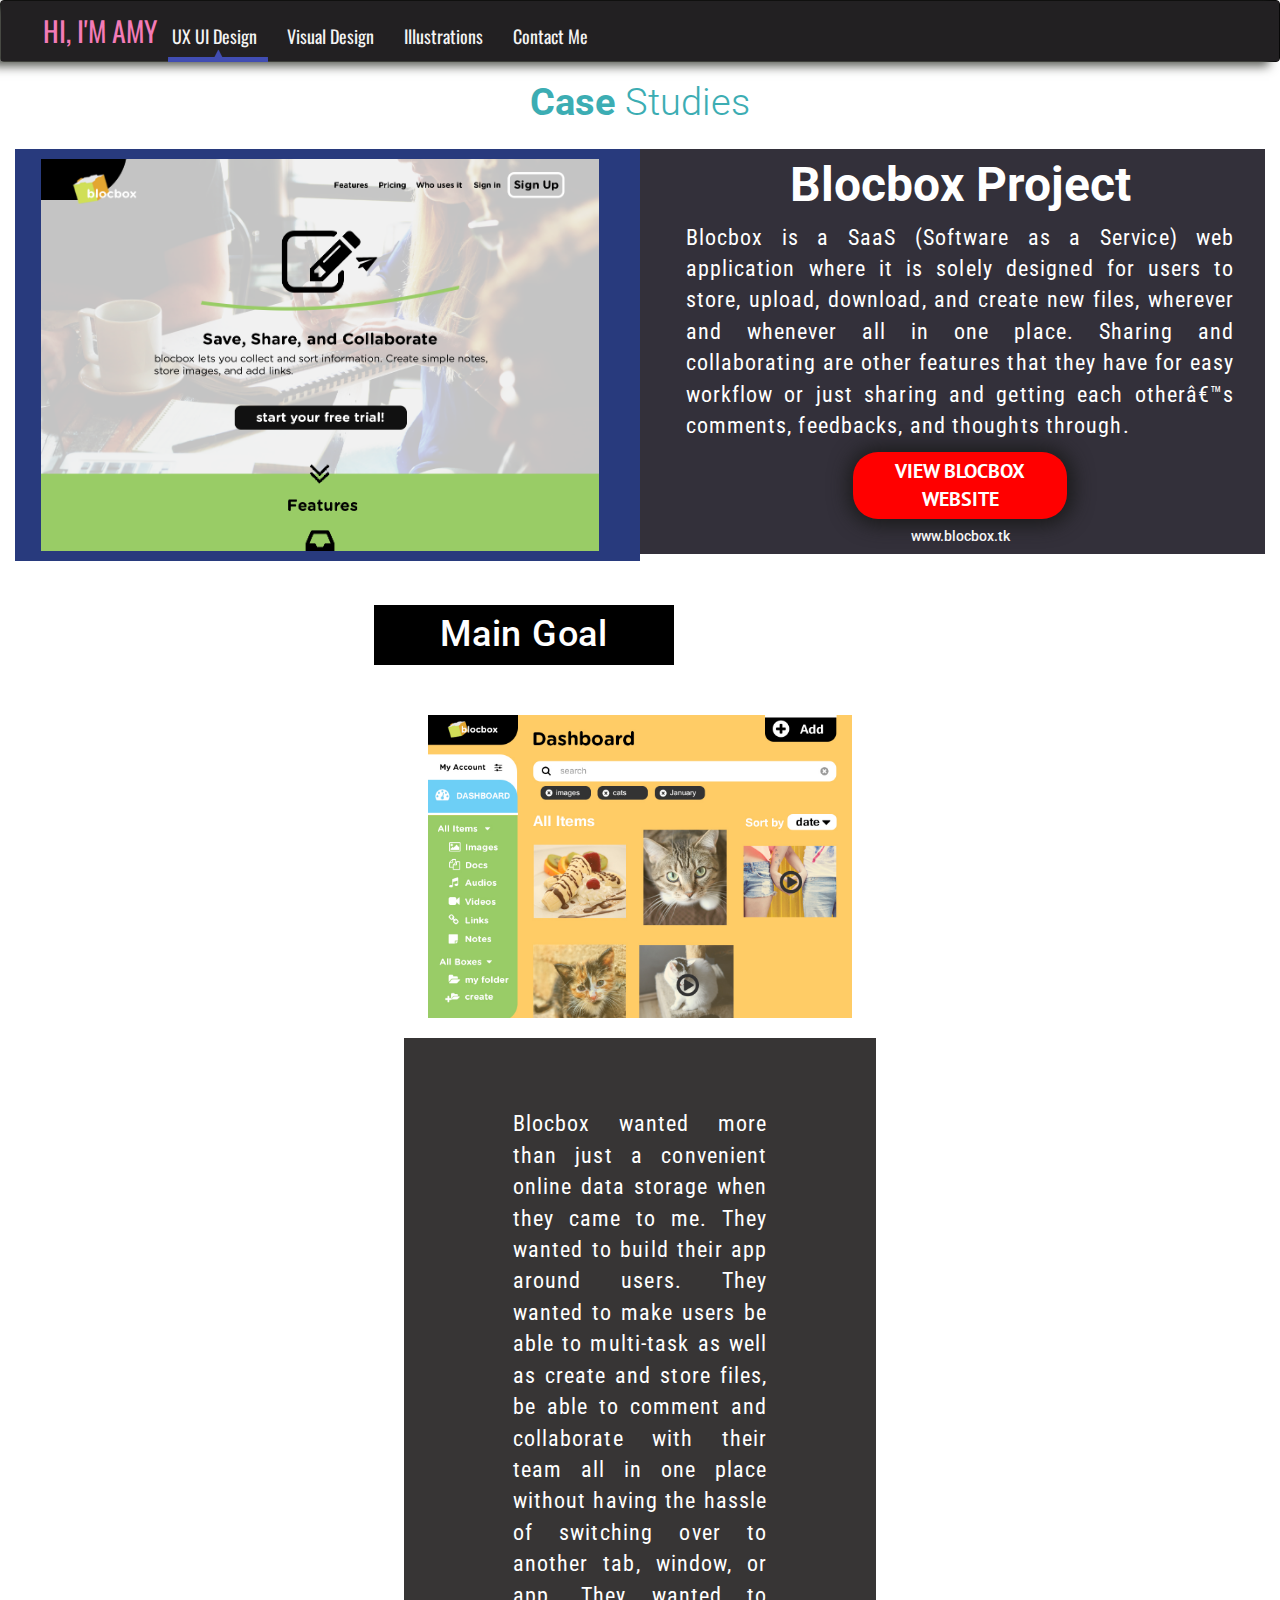
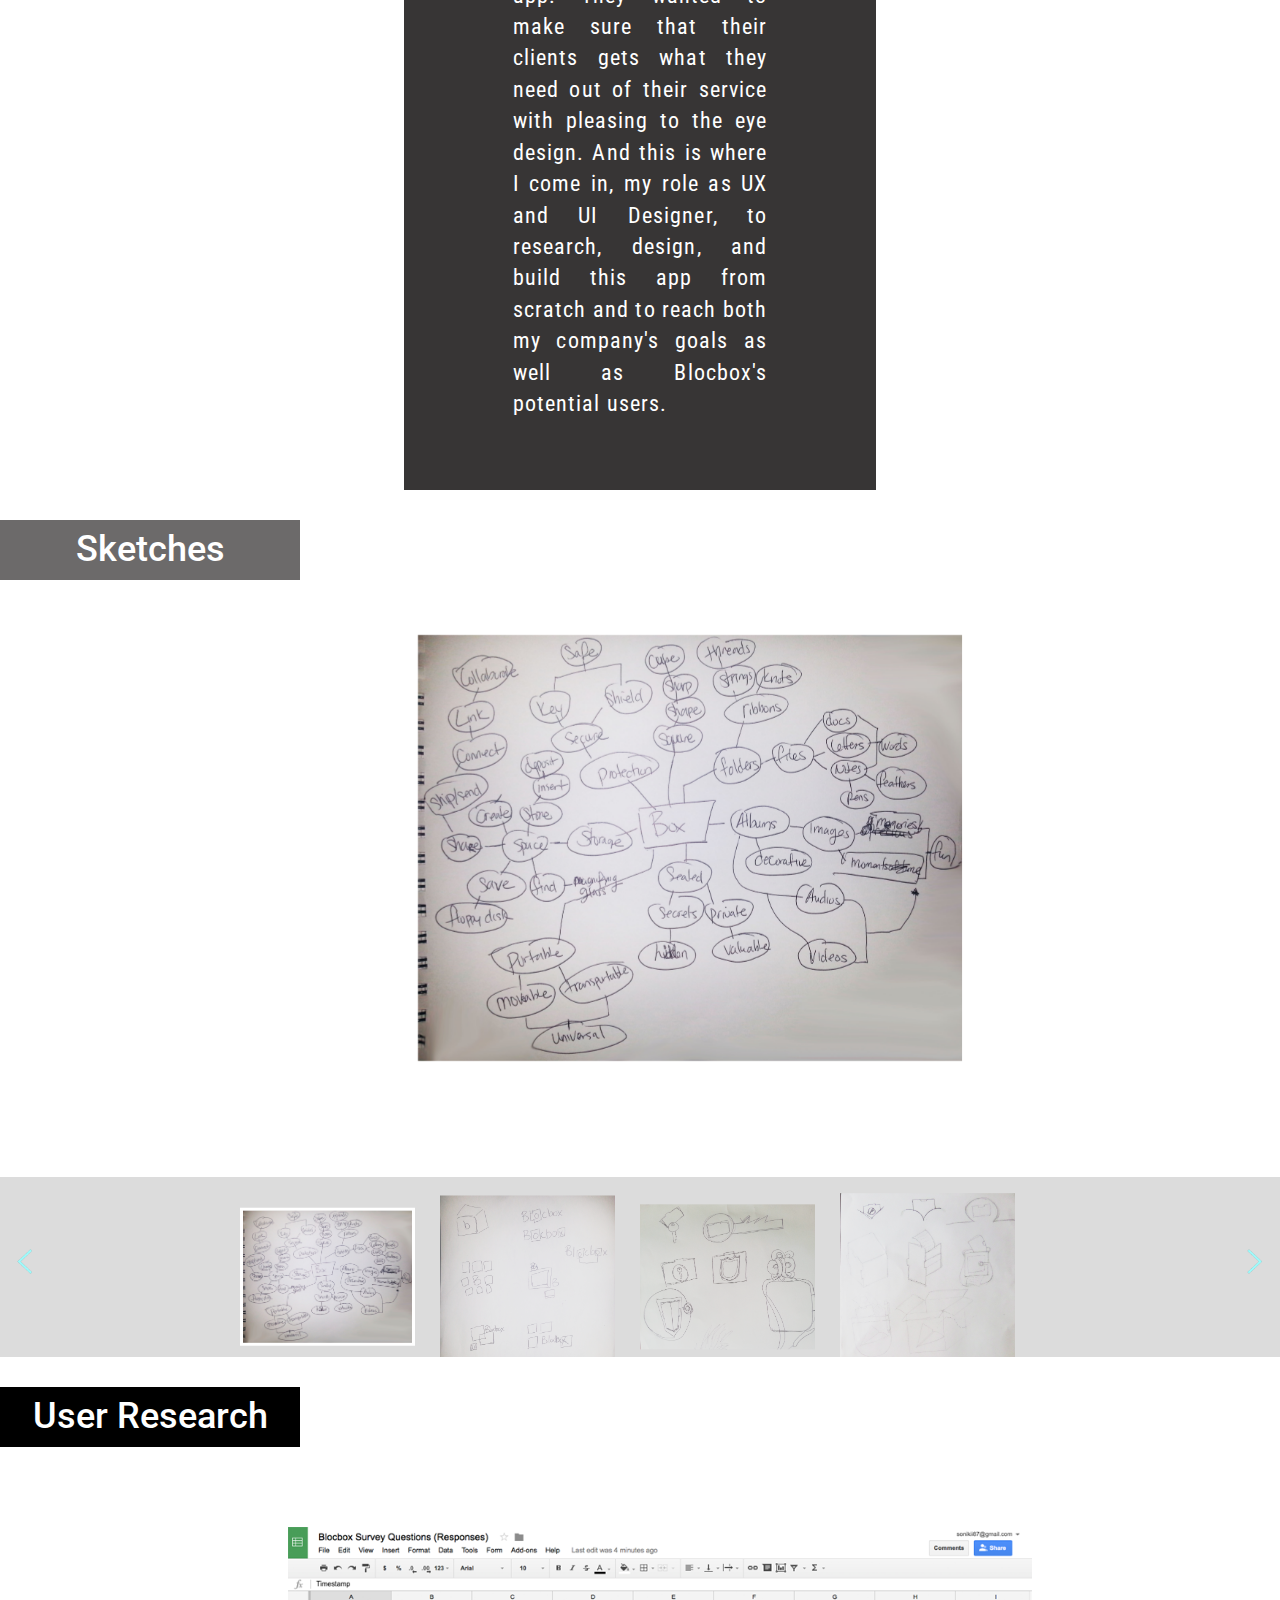
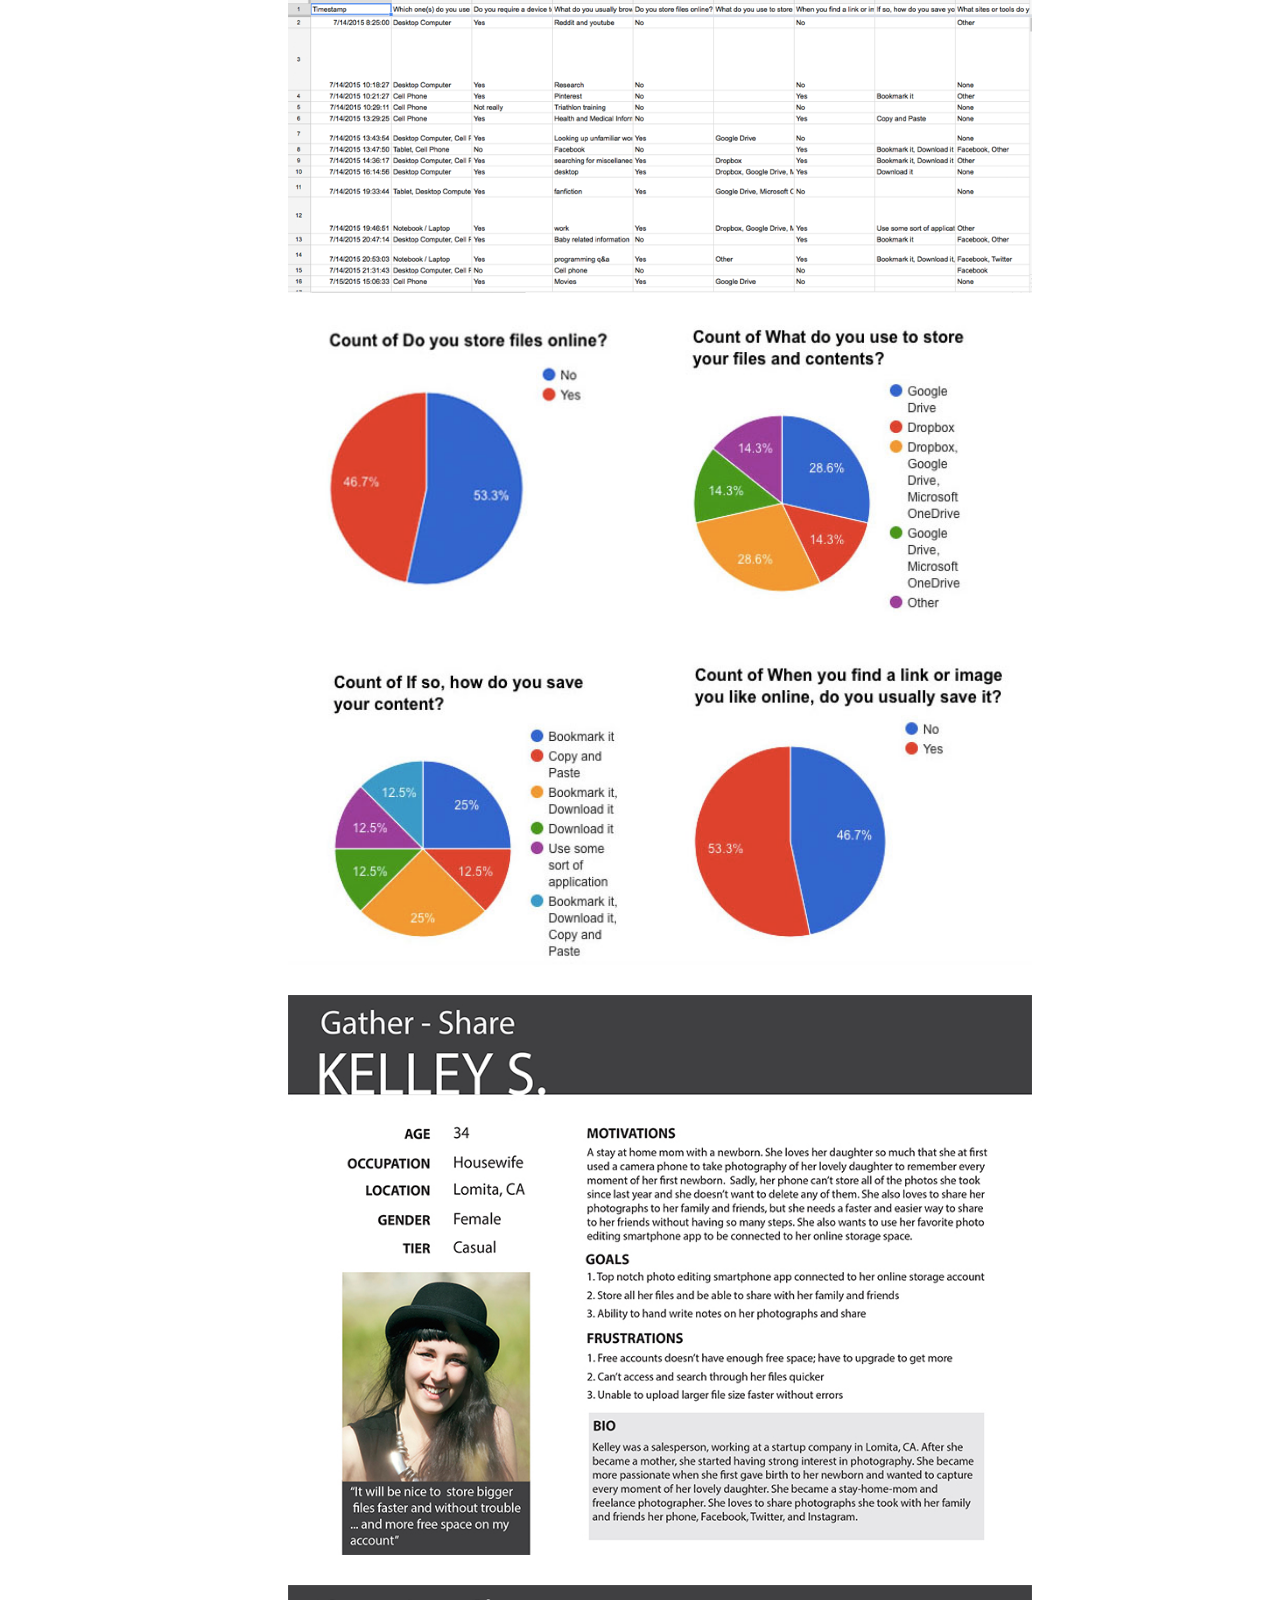
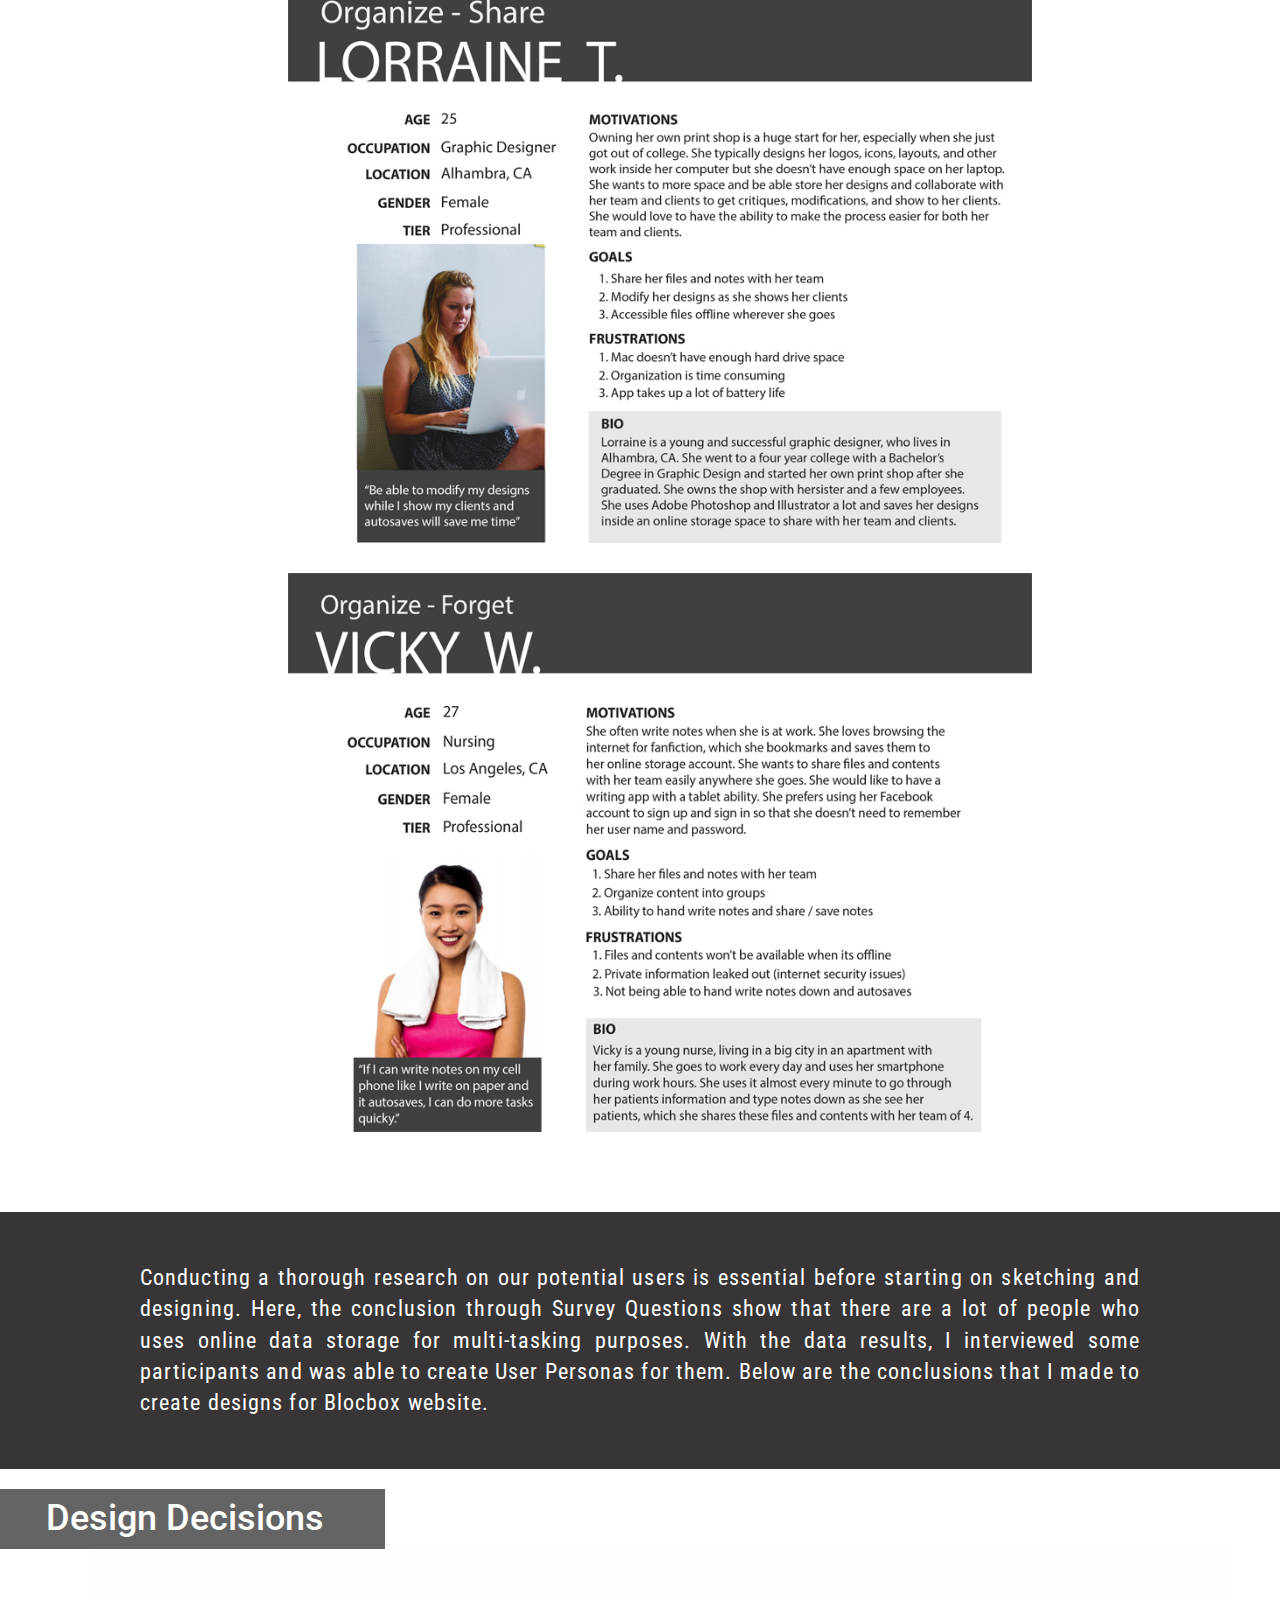
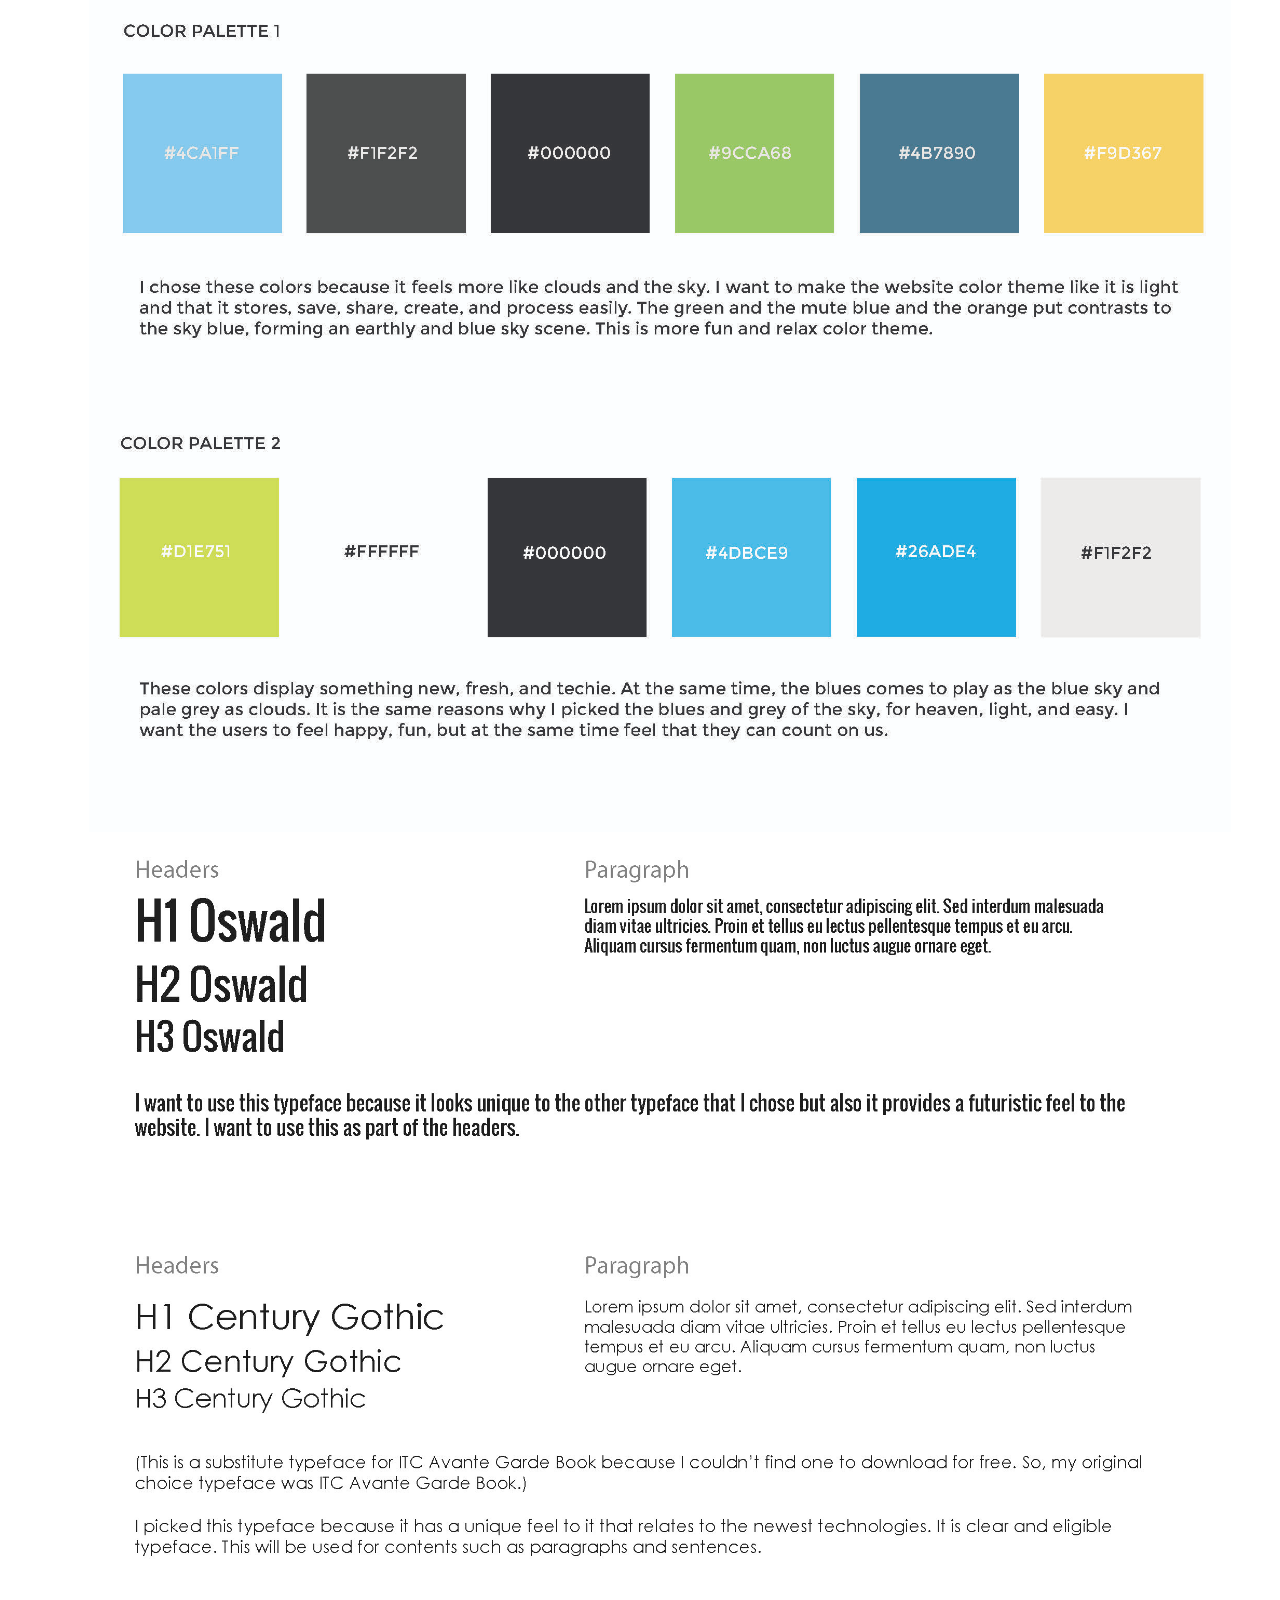
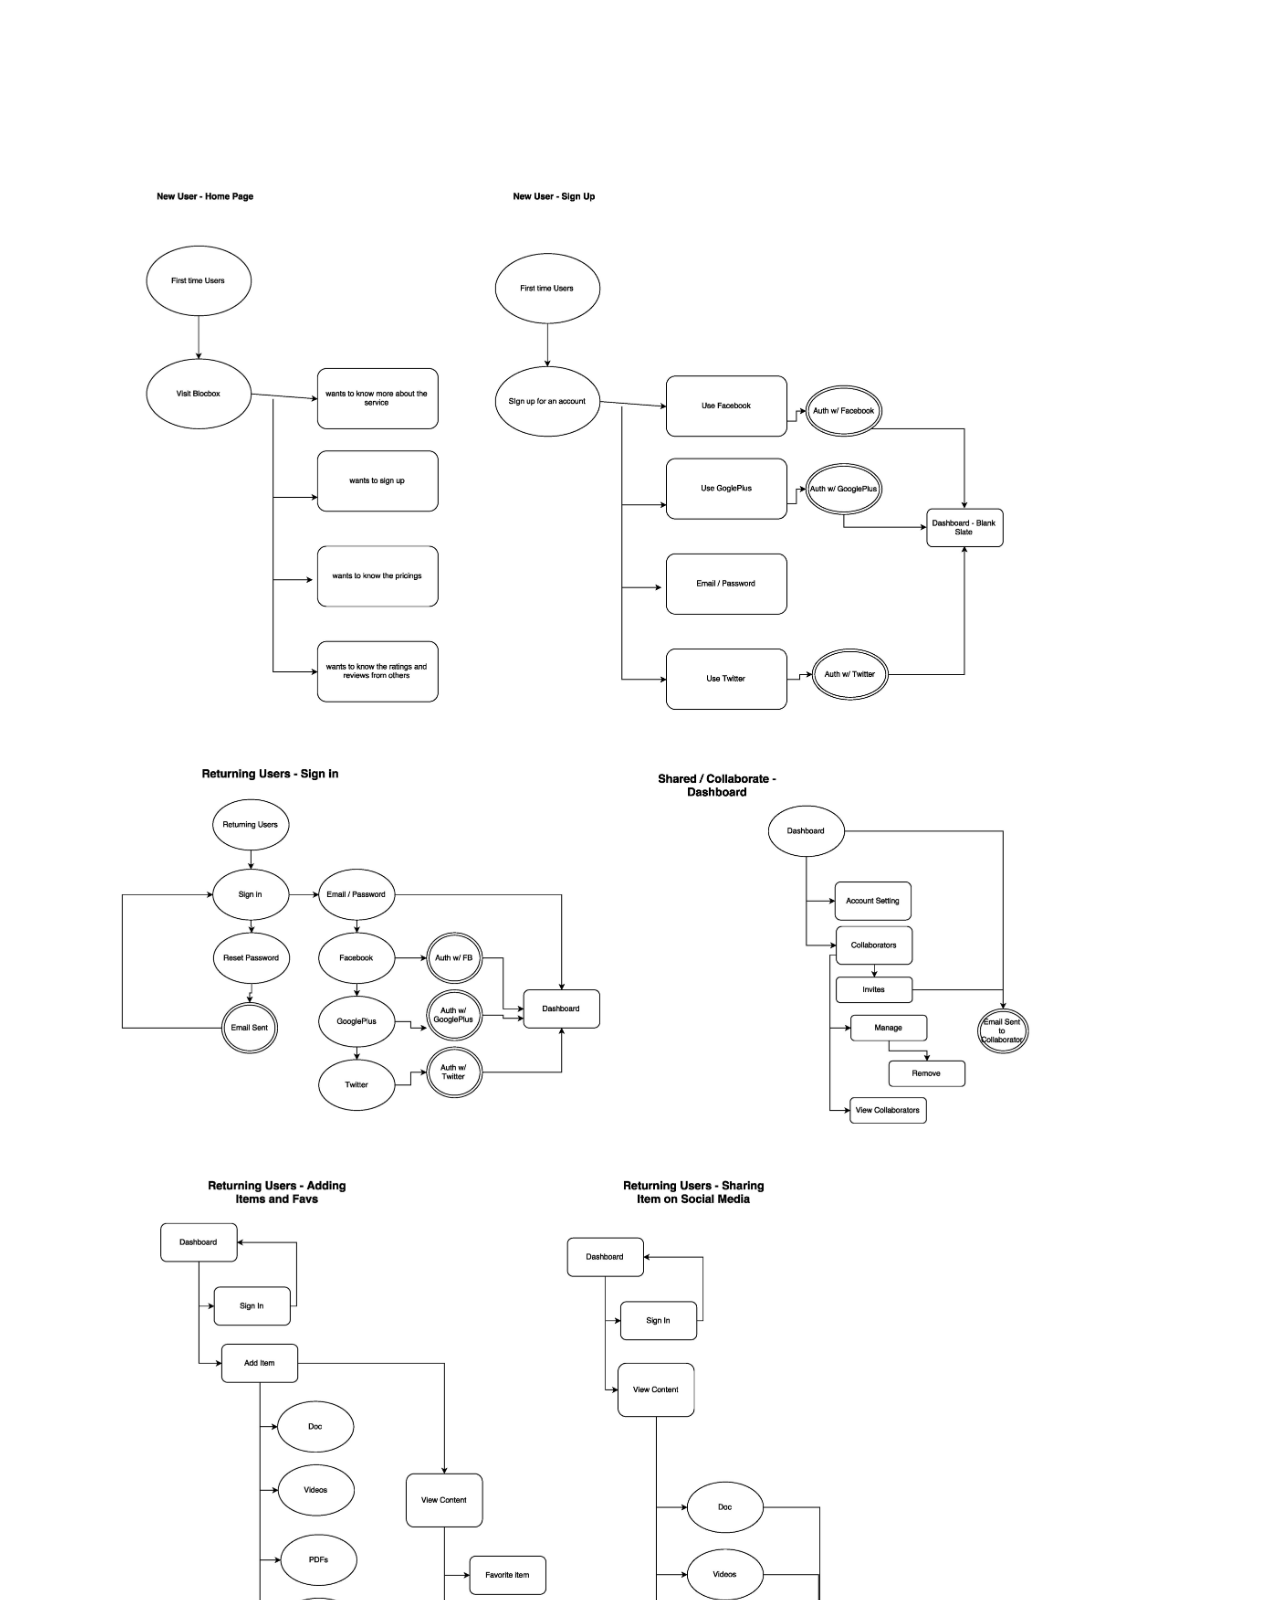
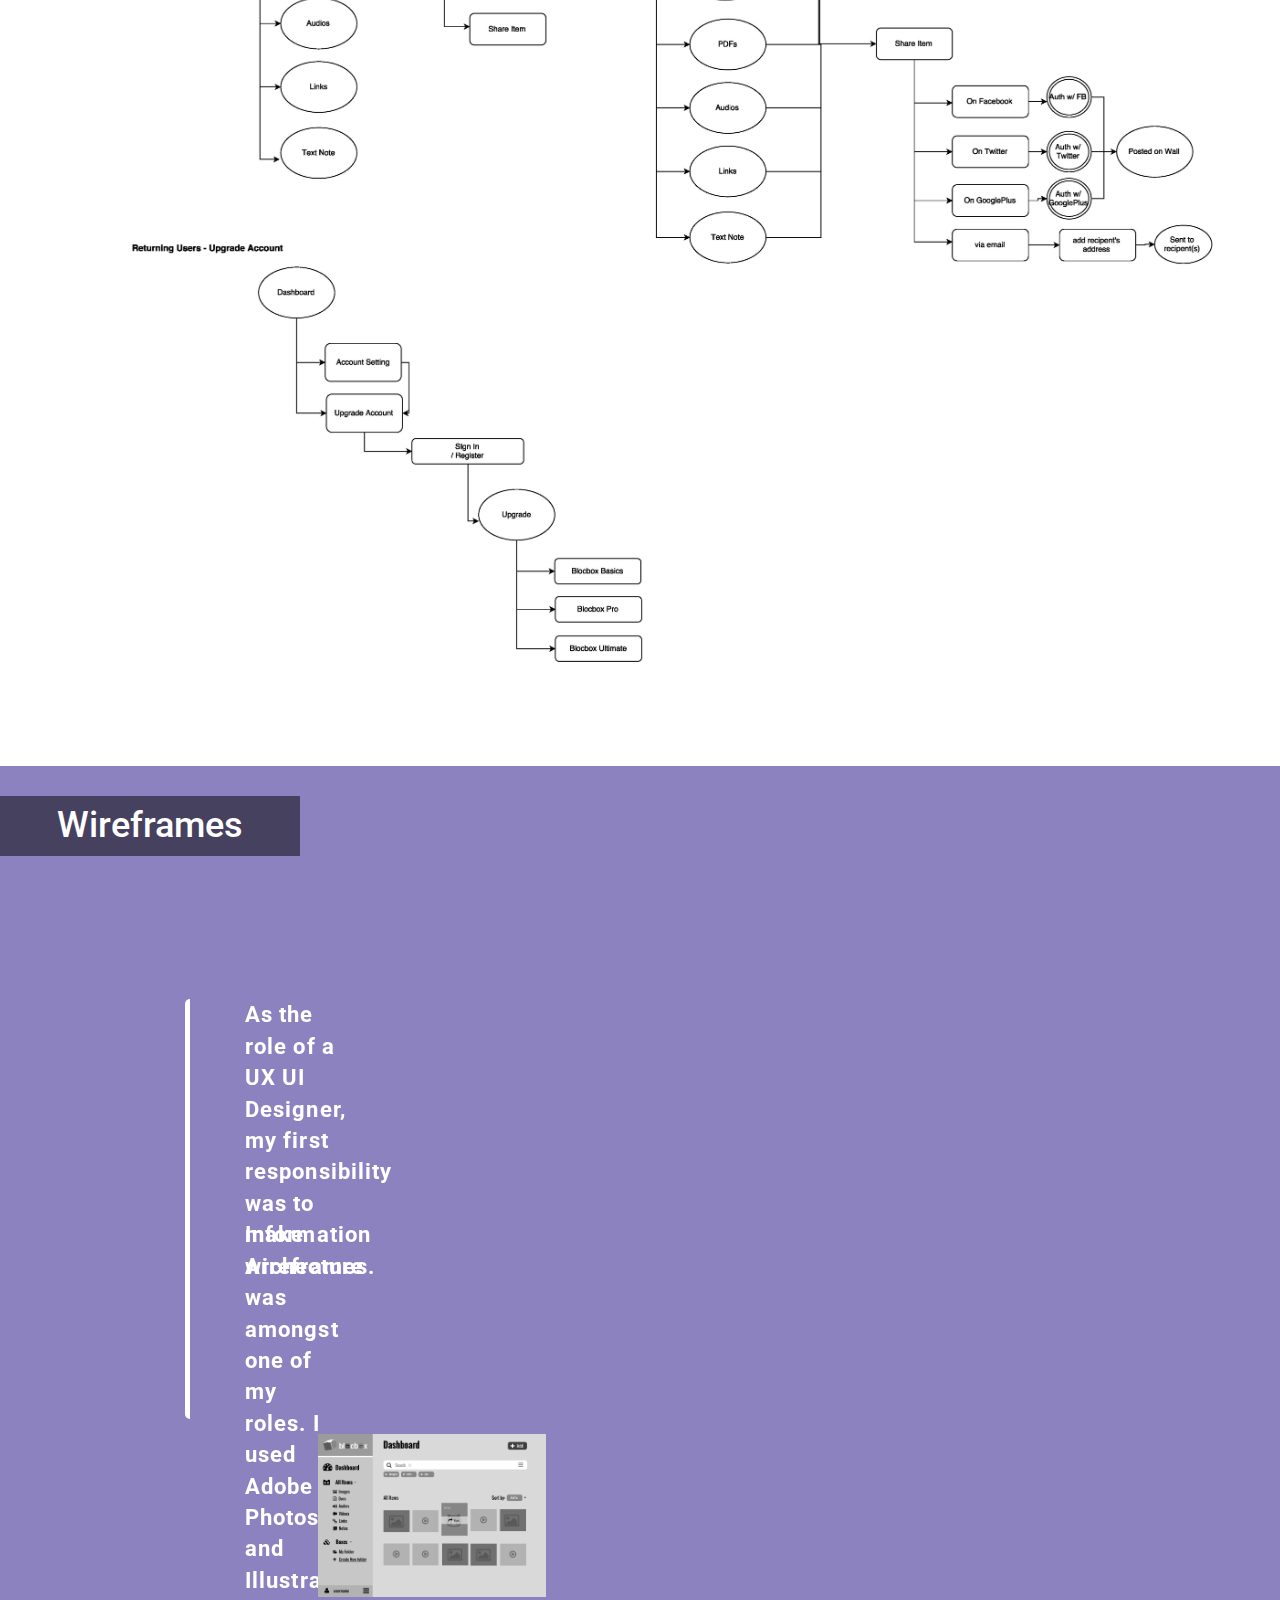
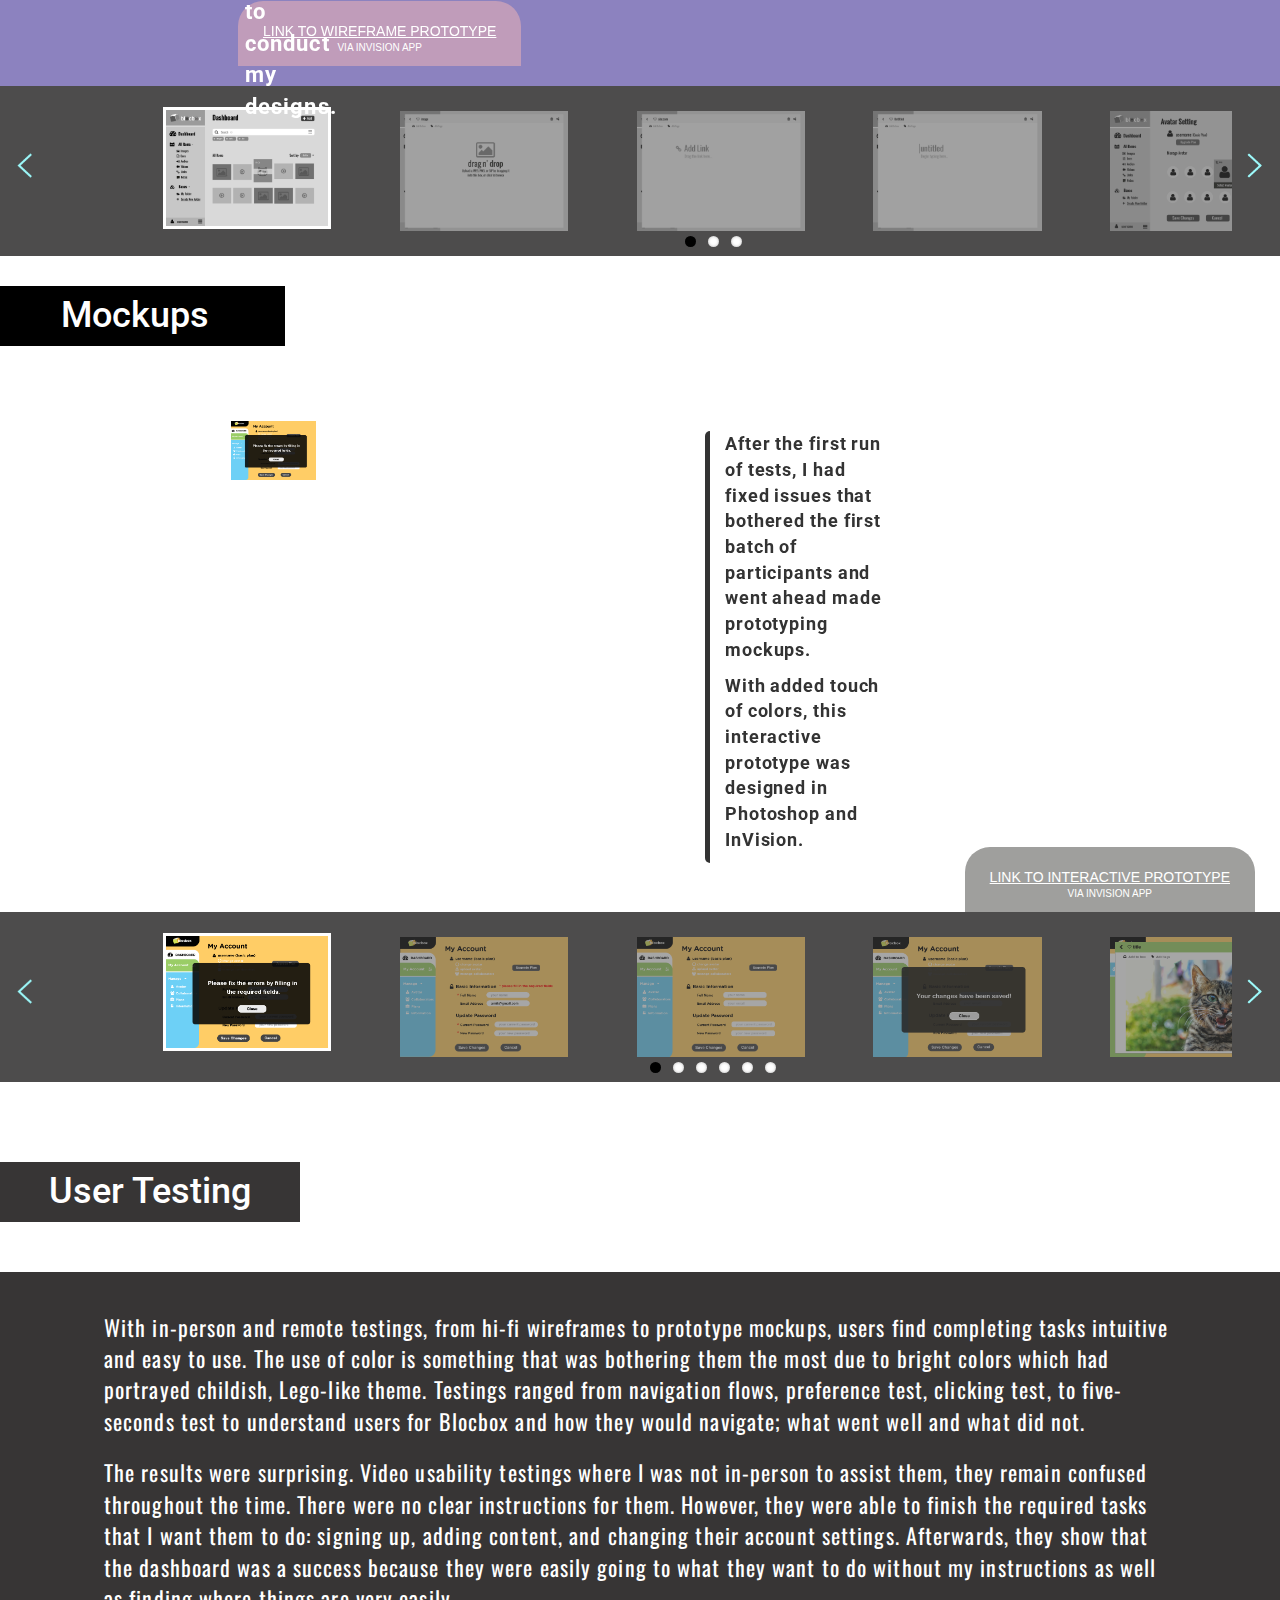
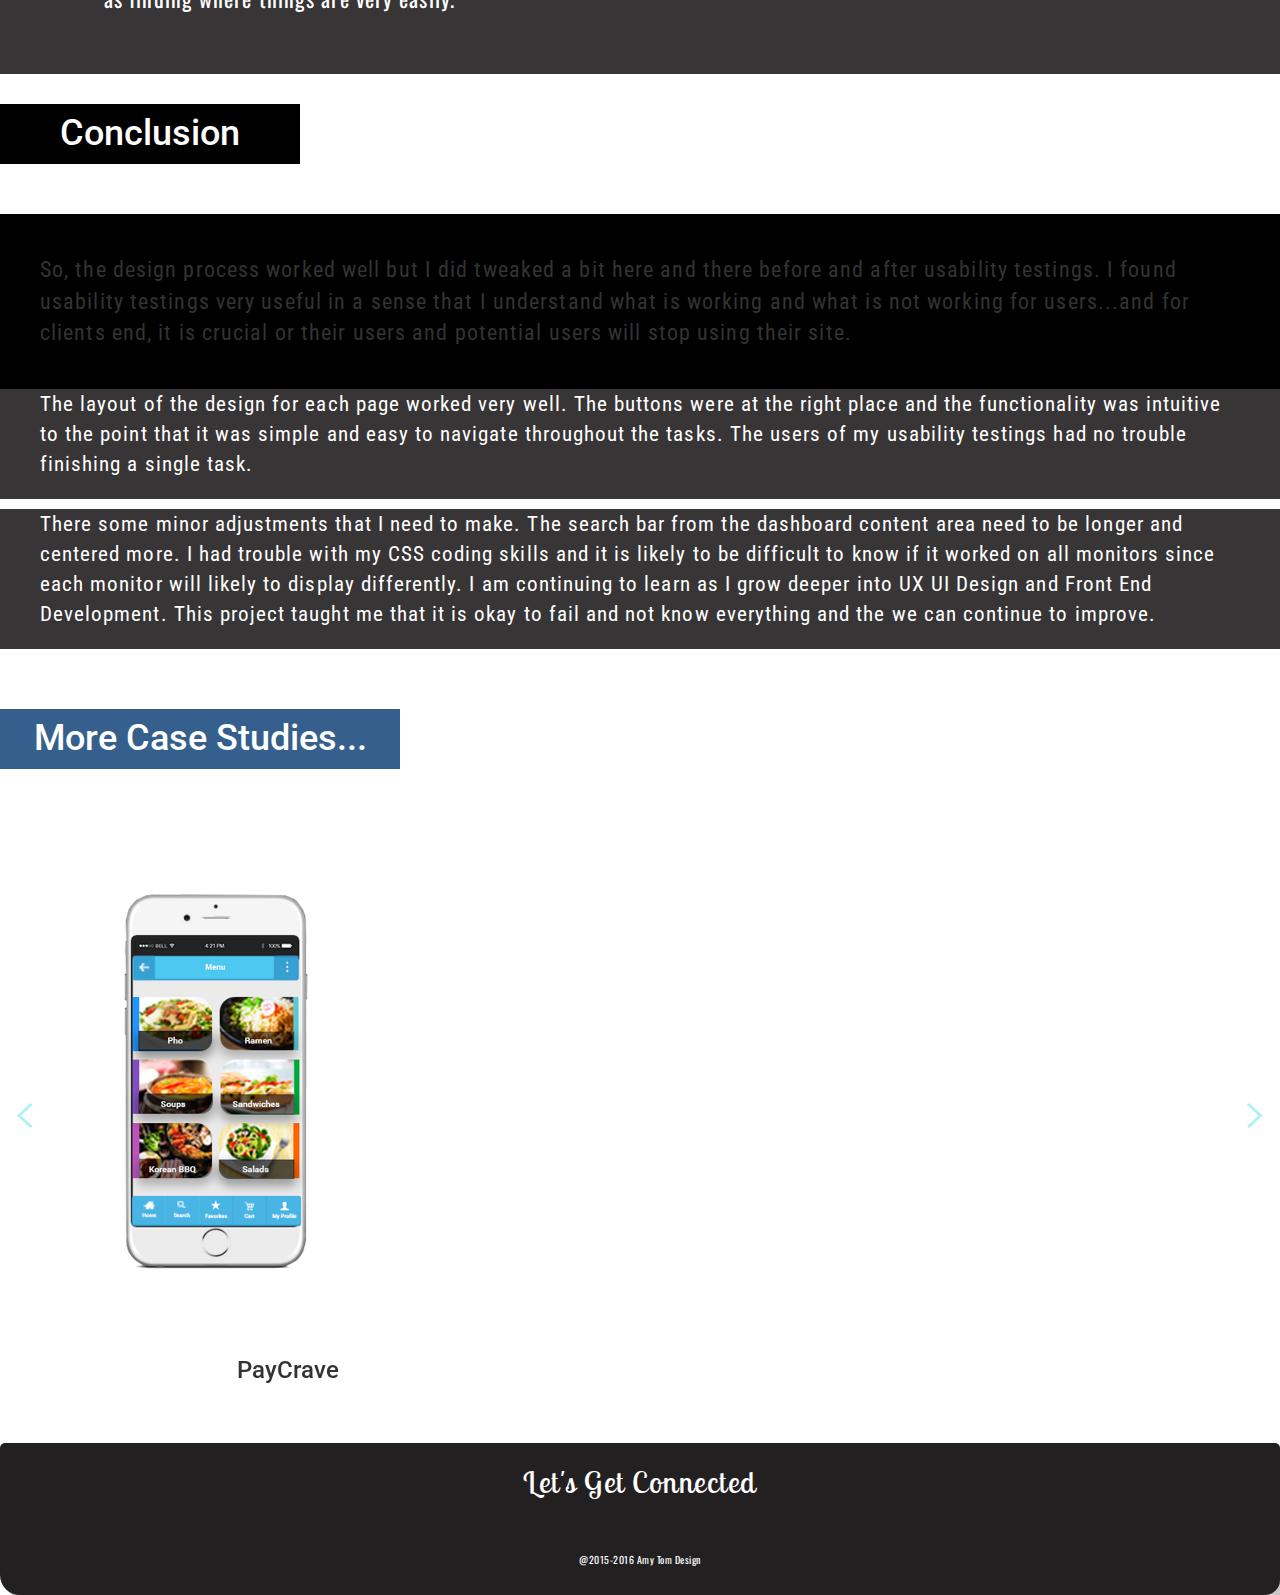
==== commit 0010aacb: "Update case-blocbox.html" ====
--- a/case-blocbox.html
+++ b/case-blocbox.html
@@ -19,7 +19,7 @@
   <link rel="stylesheet" href="css/font-awesome.css">
     
   <link rel="stylesheet" href="css/bootstrap.min.css">
-  <link rel="stylesheet" href="css/case-studies.css">
+  <link rel="stylesheet" href="css/case-paycrave.css">
 	<title>Amy Tom &#124; Case Study: Blocbox</title>
   <link rel="shortcut icon" href="images/amylogodesign6a.jpg" />
 </head>
--- a/css/case-paycrave.css
+++ b/css/case-paycrave.css
@@ -0,0 +1,1587 @@
+/**UX UI DESIGN PAGE**/
+html, body {
+  overflow-x: hidden;
+}
+body, footer {
+  font-family: 'roboto', sans-serif;
+  -webkit-font-smoothing: antialiased;
+}
+a.filter_btn{
+  position: relative;
+}
+.filter_btn .on {
+    position: absolute;
+    left: -5px;
+    top: 25px;
+    width: 194px;
+    height: 31px;
+    background: url(../images/nav-active2.png) no-repeat;
+}
+a.filter_btn{
+  position: relative;
+}
+.navbar-header{
+  background-color: #000;
+}
+#example-navbar-collapse{
+  font-size: 18px;
+position: fixed;
+background-color: #232022;
+width: 100%;
+-webkit-font-smoothing: antialiased;
+height: 70px;
+margin-top: 10px;
+box-shadow: -10px 5px 10px 0px
+}
+.filter_btn .on {
+   position: absolute;
+left: 11px;
+top: 38px;
+width: 194px;
+height: 31px;
+background: url(../images/nav-active2.png) no-repeat;
+}
+.navbar .container-fluid{
+  opacity: 0.95;
+  padding: 10px 7px 0px 7px;
+  background-color: #232022;
+  box-shadow: -10px 5px 10px 0px #4E504A;
+}
+#home{
+  color:#ff80bf;
+}
+#home:hover{
+  color: #C03B73;
+  text-decoration: none;
+  font-family: 'Oswald';
+}
+.navbar-header a#home{
+  font-family: 'Oswald';
+}
+.navbar-header{
+  background: none;
+}
+.navbar-nav li{
+  font-family: 'Oswald';
+}
+.navbar-nav > li{
+  color: #fff;
+}
+#nav-1, #nav-2,#nav-3, #nav-4{
+  color: #fff;
+  font-size: 18px;
+}
+#nav-1:hover, #nav-2:hover,#nav-3:hover, #nav-4:hover{
+  color: #5AB4E3;
+}
+.img-responsive{
+  max-width: 90%;
+  margin: 0px auto;
+}
+.heading-paragraph h1{
+  padding: 10px 0px 10px 0px; 
+  font-family: 'Roboto', sans-serif;
+  font-weight: 700;
+  font-size: 48px;  
+  text-align: center; 
+  color:#fff;
+  margin: 0px;
+}
+.heading-paragraph p{
+  color: #fff; 
+  width: 90%; 
+  font-size: 22px; 
+  font-family: 'Roboto Condensed', sans-serif;
+}
+/* @mediaqueries */
+  @media (min-width: 768px) {
+   .container, .footer, header, .main, #testimonials {
+     width: 300px;
+     font-size: 20px;
+     padding: 10px auto;
+   }
+   .links {
+    margin-right: 5em;
+   }
+ }
+ @media(min-width: 768px){
+  .hero-img {
+  margin: 0px auto;
+  height: 450px;
+}
+ }
+ @media (min-width: 320px) {
+   .container, .footer, header, .main, #testimonials {
+     width: 300px;
+     font-size: 20px;
+     padding: 10px auto;
+   }
+   .links {
+    margin-right: 5em;
+   }
+ }
+ @media (min-width: 992px) {
+   .container, .footer, header, .main {
+     width: 400px;
+   }
+   .one-half {
+     width:46%;
+   }
+   .one-third {
+     width:29.33333%;
+   }
+   .one-fourth {
+     width:21%;
+   }
+   header {
+    width: 45%;
+   }
+ }
+ @media (min-width: 1200px) {
+   .container, .footer, header, .main {
+     width: 1170px;
+   }
+   header {
+    width: 75%;
+   }
+ }
+ @media (min-width: 1920px) {
+  .container, .footer, header, .main{
+    width: 1860px;
+  }
+
+ }
+/* Homepage Style*/
+.masthead-heading,
+.masthead-intro,
+.footer {
+text-align: center;
+}
+p,
+.descriptions, .contact-info {
+font-family: 'oswald', serif;
+letter-spacing: 0.05em;
+font-size: 18px;
+list-style-type: none;
+float: center;
+margin-left: auto;
+margin-right: auto;
+}
+.mastheader {
+border-radius: 0px;
+padding: 10em 0;
+background-size: 95em;
+width: 100%;
+margin: 1em 0;
+background-repeat: no-repeat;
+background-size: cover;
+height: 460px;
+border-top: solid .75em #FFFF;
+box-shadow: 0px 0px 0px #ffffff;
+background-image: url("/images/heart_book_pages_pink2.jpg");
+background-position: center bottom;
+background-attachment: fixed;
+}
+.masthead-intro{
+margin-bottom: 0.1em;
+font-family: 'Poller One', cursive;
+font-size: 22px;
+color: #ffffff;
+}
+#job-title {
+margin-bottom: 0.1em;
+font-family: 'oswald', sans-serif;
+color: #000000;
+text-align: center;
+font-size: 40px;
+margin-top: -110px;
+text-shadow: 2px 4px 5px #ffffff;
+text-decoration: none;
+}
+#job-title a {
+  text-decoration: none;
+}
+#job-title a:link {
+color: black;
+text-decoration: none;
+}
+#job-title a:hover {
+color: #cceeff;
+text-decoration: none;
+}
+#job-title a:visited {
+color: black;
+text-decoration: none;
+}
+.masthead-heading {
+margin-top: -0.2em;
+font-size: 200px;
+font-family: 'Lobster Two', cursive;
+color: #AD2424;
+}
+.navigation {
+font-size: 18px;
+position: fixed;
+background-color:#232022;
+width: 100%;
+-webkit-font-smoothing: antialiased;
+height: 70px;
+margin-top: -21px;
+box-shadow: -10px 5px 10px 0px #4E504A;
+opacity:0.95;
+  filter:alpha(opacity=50); /* For IE8 and earlier */
+z-index: 100000;
+}
+.navigation li {
+color: white;
+font-family: 'Oswald';
+font-size: 18px;
+display: inline;
+width: 100%;
+float: center;
+padding: 0px 10px;
+}
+.navigation a:link {
+color: white;
+text-decoration: none;
+}
+.navigation a:hover {
+color: #5AB4E3;
+text-decoration: none;
+}
+.navigation a:visited {
+color: white;
+text-decoration: none;
+}
+ul.links {
+  margin-top: 20px;
+}
+.about-me {
+text-align: left;
+font-family: 'oswald', sans-serif;
+font-size: 21px;
+color: #232022;
+}
+.infome,
+.whereimfrom,
+.moreaboutme,
+.projects,
+.contact-info, .summary {
+max-width: 38em;
+margin-left: auto;
+margin-right: auto;
+margin-top: 1em;
+letter-spacing: 0.05em;
+}
+.contact-info {
+max-width: 38em;
+margin-left: 40%;
+margin-right: auto;
+margin-top: 1em;
+letter-spacing: 0.05em;
+}
+.footer {
+border-radius: 5px 5px 15px 20px;
+box-shadow: 6px 6px 2px #C8C8C8;
+background-size: 90px;
+background-position: cover;
+background-repeat: no-repeat;
+background-color: #232022;
+color: white;
+padding: 18px 0;
+letter-spacing: 0.0em;
+width: 100%;
+position: relative;
+}
+.linkme {
+font-size: 30px;
+font-family: 'Lobster Two', cursive;
+text-align: center;
+}
+.sociallinks {
+font-family: 'Oswald', sans-serif;
+font-size: 20px;
+color: white;
+}
+.sociallinks ul {
+padding:0px;
+}
+.sociallinks li {
+list-style-type: none;
+display: inline-block;
+}
+.love {
+font-family: 'ariel';
+color: red;
+}
+.neverfails {
+font-size: 30px;
+}
+.moreaboutme {
+padding-bottom: 3em;
+}
+.footer .sociallinks a:link {
+color: #FFF;
+text-decoration: none;
+}
+.footer .sociallinks a:hover {
+color: #FFB3FF;
+text-decoration: none;
+}
+.footer .sociallinks a:visited {
+color: #FF9900;
+text-decoration: none;
+}
+@media only screen and (max-width: 500px) {
+    .mastheader {
+      padding: 2em 0;
+    }
+    .masthead-heading {
+      font-size: 2em;
+    }
+    .footer {
+      padding: 1em 0;
+    }
+    .sociallinks, p, .linkme, .job-title, .cover{
+      font-size: .8em;
+    }
+    .moreaboutme,
+    .projects, .job-title,
+    .bit-about-me,
+    .info, .web-header {
+      font-size: 1em;
+      padding: 1em 5px;
+    }
+    .navigation {
+      padding: 2px;
+      font-size: .002em;
+    }
+    .mesa,
+    .love,
+    .neverfails,
+    .third-place,
+    .lovecoding {
+      font-size: 1.5em;
+      padding: 1em 5px;
+    }
+  }
+}
+.projects-done {
+font-size: 500px !important;
+font-family: 'Lobster Two', cursive;
+text-align: center;
+width: 50%;
+margin: 0 auto;
+}
+.NYTimes,
+.karma-clone {
+width: 90%;
+margin-bottom: 20px;
+}
+.copyright {
+  font-size: 10px;
+}
+#home {
+  font-size:28px ;
+
+  margin-top: -5px;
+}
+.navigation .home-icon {
+  width: 29px;
+  margin-top: 2px;
+}
+.amy-tom {
+  margin-top: 0.2em;
+  margin-bottom: 50px;
+  font-size: 80px;
+  font-family: 'Lobster Two', cursive;
+  color: #720000;
+  text-shadow: 3px 4px 3px #CF0053;
+  -webkit-font-smoothing: antialiased;
+}
+.content {
+  margin-bottom: 300px;
+}
+.nothing {
+  color: white;
+}
+.sociallinks i {
+  color: white;
+  padding-right: 5px;
+}
+.page-title {
+  margin-top: 10%;
+  font-family: 'oswald', sans-serif;
+  font-weight: 300;
+}
+.web-header {
+	overflow: hidden;
+  width: 100%;
+}
+ ...
+ /* CONTENT */
+.content-item {
+   width:50%;
+   margin:0 2% 25px;
+   float:left;
+   display:block;
+ }
+ .item-box {
+   display:block;
+   height:230px;
+   background: #FFFFFF;
+   box-shadow: 0px 1px 3px 0px rgba(0,0,0,0.40);
+   position: relative;
+   overflow: hidden;
+   padding:20px;
+ }
+ .item-box > img {
+   position:absolute;
+   height:570px;
+   width:50%;
+   top:0;
+   left:0;
+   right:0;
+ }
+ .item-box h2 {
+   font-family: 'Lato', Helvetica, Arial, sans-serif;
+   font-weight: 700;
+   font-size: 15px;
+   line-height: 17px;
+   margin:0;
+ }
+ .item-box h2 a {
+   color: #3498DB;
+   text-decoration: none;
+ }
+ .item-box h2 img {
+   width:16px;
+   height:16px;
+   position:relative;
+   top:2px;
+   margin-right:5px;
+ }
+ .item-box p {
+   font-size: 14px;
+   color: #333333;
+   line-height: 18px;
+   margin:5px 0 0;
+ }
+/**IMAGES**/
+*, *::before, *::after{
+  /*-moz-box-sizing: border-box;
+       box-sizing: border-box;*/
+  
+  -webkit-transition: all 0.3s ease-in-out;
+          transition: all 0.3s ease-in-out;
+}
+
+/**  margin: 0px;
+  padding: 0px;
+  font-family: 'Lato',sans-serif;
+  font-size: 18px;
+  font-weight: 300;
+  height: 100%;
+  color: #fff;
+}**/
+
+.container{
+  width: 1024px;
+  max-width: 100%;
+  margin: auto;
+  display: block;
+  text-align: center;
+}
+
+.hero{
+  width: 100%;
+  background: #fff;
+  display: table;
+  padding-bottom: 25px;
+}
+
+#page-title {
+  color: #3CADB3;
+  text-align: center;
+  margin: 0;
+  padding: 0;
+  display: table-cell;
+  vertical-align: middle;
+  text-align: center;
+  font-weight: 300;
+  font-size: 38px;
+}
+
+#paycrave{
+  width: 400px;
+  height: 600px;
+  overflow: hidden;
+  position: relative;
+  display: inline-block;
+  vertical-align: top;
+  border: 5px solid #fff;
+  box-shadow: 0 0 5px #ddd;
+  margin: 1em;
+}
+figure {
+  width: 450px;
+  height: 300px;
+  overflow: hidden;
+  position: relative;
+  display: inline-block;
+  vertical-align: top;
+  border: 5px solid #fff;
+  box-shadow: 0 0 5px #ddd;
+  margin: 1em;
+}
+figcaption{
+  position: absolute;
+  left: 0; right: 0;
+  top: 0; bottom: 0;
+  text-align: center;
+  font-weight: bold;
+  width: 100%;
+  height: 100%;
+  display: table;
+  z-index: 100;
+}
+
+figcaption div{
+  display: table-cell;
+  vertical-align: middle;
+  position: relative;
+  top: 20px;
+  opacity: 0;
+  color: #fff;
+  text-transform: uppercase;
+  background-color: rgba(71, 152, 193, 0.78);
+  z-index: -2;
+}
+
+figcaption div:after{
+  position: absolute;
+  content: "";
+  left: 0; right: 0;
+  bottom: 40%;
+  text-align: center;
+  margin: auto;
+  width: 0%;
+  height: 2px;
+  background: #2c3e50;
+}
+
+figure img{
+  -webkit-transition: all 0.5s linear;
+          transition: all 0.5s linear;
+  -webkit-transform: scale3d(1, 1, 1);
+          transform: scale3d(1, 1, 1);
+  width: 115%;
+}
+
+figure:hover figcaption{
+ background: rgba(255,255,255,0.3);
+}
+
+figcaption:hover div{
+  opacity: 1;
+  top: 0;
+  text-decoration: none;
+}
+
+figcaption:hover div:after{
+  width: 50%;
+  text-decoration: none;
+}
+
+figure:hover img{
+  -webkit-transform: scale3d(1.2, 1.2, 1);
+          transform: scale3d(1.2, 1.2, 1);
+  text-decoration: none;
+        }
+figcaption a:hover {
+  color: white;
+  text-decoration: none;
+  -webkit-transform: scale3d(1.2, 1.2, 1);
+          transform: scale3d(1.2, 1.2, 1);
+}
+figcaption a:visited {
+  color: white;
+  text-decoration: none;
+  -webkit-transform: scale3d(1.2, 1.2, 1);
+          transform: scale3d(1.2, 1.2, 1);
+}
+figcaption a:link, a:active {
+  color: white;
+  text-decoration: none;
+  -webkit-transform: scale3d(1.2, 1.2, 1);
+          transform: scale3d(1.2, 1.2, 1);
+}
+
+
+/*font-face*/
+@font-face {
+  font-family: 'Lato';
+  font-style: normal;
+  font-weight: 100;
+  src: local('Lato Hairline'), local('Lato-Hairline'), url(http://themes.googleusercontent.com/static/fonts/lato/v6/boeCNmOCCh-EWFLSfVffDg.woff) format('woff');
+}
+
+@font-face {
+  font-family: 'Lato';
+  font-style: normal;
+  font-weight: 300;
+  src: local('Lato Light'), local('Lato-Light'), url(http://themes.googleusercontent.com/static/fonts/lato/v6/KT3KS9Aol4WfR6Vas8kNcg.woff) format('woff');
+}
+@font-face {
+  font-family: 'Lato';
+  font-style: normal;
+  font-weight: 400;
+  src: local('Lato Regular'), local('Lato-Regular'), url(http://themes.googleusercontent.com/static/fonts/lato/v6/9k-RPmcnxYEPm8CNFsH2gg.woff) format('woff');
+}
+
+@font-face {
+  font-family: 'Lato';
+  font-style: normal;
+  font-weight: 700;
+  src: local('Lato Bold'), local('Lato-Bold'), url(http://themes.googleusercontent.com/static/fonts/lato/v6/wkfQbvfT_02e2IWO3yYueQ.woff) format('woff');
+}
+
+#home a:link {
+  color: #ff80bf;
+}
+#home a:visited {
+  color: #ff80bf;
+}
+#home a:hover{
+  color: #C03B73;
+}
+#home {
+  font-size:28px ;
+  font-color: #232022;
+  margin-top: -5px;
+}
+
+/**Hero Container**/
+.right-container {
+  background-color: #33303a;
+  box-shadow: inset 0px 0px 17px 7px rgba(27, 22, 22, 0.9);
+  height: 490px;
+  padding: 25px;
+}
+.left-container {
+  background-color: #fff;
+  width: 50%;
+  margin: 0px auto;
+  margin-top: 15px;
+}
+#project-title {
+  color: white;
+  text-align: center;
+  font-family: 'Roboto', sans-serif;
+  font-weight: 700;
+  font-size: 48px;
+}
+.project-description {
+  color: #FBFBFB;
+  text-align: left;
+  font-family: 'Roboto Condensed', sans-serif;
+  font-weight: 400;
+  width: 80%;
+  font-size: 22px;
+  padding-top: 32px;
+  padding-left: 12px;
+  padding-bottom: 20px;
+}
+#blocbox-btn {
+  background-color: red;
+  text-align: center;
+  color: white;
+  font-family: 'PT Sans', sans-serif;
+  font-size: 20px;
+  font-weight: 700;
+  box-shadow: 1px 1px 20px 5px #1a1a1a;
+  border-radius: 25px;
+  display: block;
+  width: 35%;
+  margin: 0px auto;
+  padding: 5px;
+  margin-top: 5px; 
+}
+#blockbox-btn a{
+  color: yellow;
+}
+#blocbox-btn a:link {
+  text-decoration: none;
+  color: white;
+}
+#blocbox-btn a:hover {
+  text-decoration: none;
+  color: pink;
+}
+#blocbox-btn a:visited {
+  text-decoration: none;
+  color: white;
+}
+h5.blocbox-link {
+  color: whitesmoke;
+  text-align: center;
+}
+.hero-img {
+  margin: 0px auto;
+}
+.thumb_button{
+  position: relative;
+  top: -35px;
+}
+.thumb_button btn a{
+  cursor: pointer;
+  z-index: 10;
+  display: block;
+  position: relative;
+  text-decoration: underline;
+}
+
+/**SUMMARY PORTION**/
+.wireframes{
+	color:#FFF;
+	background:#8c82bf;
+}
+.wireframes .thumb_button{
+	float:left;
+	background: rgba(243, 182, 182, 0.5);
+	margin: -50px 0 -90px 17em;  
+}
+.sketches .label-title{
+	background:#6c6a6a;
+	}
+.sketches #carousel3{
+	background:#dcdcdc;}
+.more-case .label-title{
+	background:#35608d;
+	margin-top:50px;
+  width: 400px;
+  text-align: center;
+}
+#slider1 .flex-direction-nav,
+#slider2 .flex-direction-nav,
+#slider3 .flex-direction-nav{
+	display:none !important;}
+#slider1{
+  margin: 55px 0px 30px 0px;
+}
+#slider1.flexslider{
+  top: -60px;
+}
+#slider1:after{
+  content: '';
+  display: block;
+  clear: both;
+}
+#carousel3 .slides li{
+	min-height:300px;}
+#carousel3 .slides li img{
+	height: auto !important;
+    width: 175px !important;
+	position: absolute;
+	margin:0 !important;             
+   	top: 50%;                        
+   	transform: translate(0, -50%)}
+#carousel3 .slides{
+	max-width:1000px !important;
+	margin:auto !important;
+  margin-top: -50px !important;
+  }
+#carousel4{
+	background:#FFF !important;}
+#carousel4 .flex-direction-nav a:before{
+	color:#e0dede !important;}
+#carousel4 .slides li img{
+	height: auto !important;
+	opacity: 1 !important;
+    width: 380px !important;
+	margin-bottom:0 !important;
+}
+#carousel4 .slides li img:hover {
+	transform: scale(1.1);
+	-moz-transform: scale(1.1);
+	-webkit-transform: scale(1.1); }
+.text-center{
+	text-align:center;
+
+}
+.wireframes p,
+.mockups p{
+	font-family:'roboto', sans-serif}
+.wireframes .bx_left{
+	width:32%;
+	margin: 80px 0 0;}
+.wireframes .bx_left{
+  border-left: 5px solid #fff;
+	width:32%;
+  border-radius: 5px;
+	margin: 7em 0px 0px 70px;
+}
+.wireframes .bx_left p{
+  padding: 0px;
+  display: block;
+  margin: 0px;
+  width: 100%;
+  height: 200px;
+  font-size: 22px;
+  font-family: 'roboto', sans-serif;
+}
+.wireframes .bx_right{
+	width:55%;
+	margin:0;
+  margin-top: 15px;
+}
+.mockups{
+	background:#fff;}
+.wireframes .label-title{
+	background:rgba(0, 0, 0, .5);
+	}
+#slider2{
+  margin: 65px 0px 10px 0px;
+}
+#slider2.flexslider{
+}
+#slider2:after{
+  content: '';
+  display: block;
+  clear: both;
+}
+#slider2 .slides .bx_right{
+  border-left: 5px solid;
+   border-radius: 5px;
+ }
+.bx_center{
+	max-width:700px;
+	margin:auto;
+	padding:10px;}
+.label-title{
+  background-color: #000;
+  color: white;
+  margin-top: 30px;
+  width: 300px;
+  height: 60px;
+  margin-bottom: 50px;
+}
+.user-testing .label-title{
+  background:  #373535;
+}
+.label-title h1{
+  text-align: center;
+  padding-top: 10px;
+  margin-top: 0;
+  margin-bottom: 0px;
+}
+.summary-img{
+  margin-bottom: 20px;
+}
+.summary-description {
+  background-color: #373535;
+  color: white;
+  padding: 50px;
+}
+.summary-description p {
+  font-family: 'Roboto Condensed', sans-serif;
+  font-size: 22px;
+  margin-bottom: 0;
+  padding: 20px 40px;
+  width: 90%;
+}
+
+/**SKETCHES PORTION**/
+.label-sketches {
+  background: grey;
+  color: white;
+  width: 450px;
+  height: 60px;
+}
+.label-sketches h1 {
+  text-align: center;
+  padding-top: 5px;
+  font-size: 30px;
+}
+
+.flex-direction-nav{
+  
+}
+#slider3{
+  margin: 50px 0px 10px 0px;
+}
+#slider3.flexslider{
+  top: -55px;
+}
+#carousel3 .flex-viewport .slides li img{
+  position: relative;
+  top: 150px;
+  display: block;
+}
+/**Carousal**/
+
+/* Reset Styles
+***********************/
+
+/*
+ * MyFonts Webfont Build ID 1114443, 2011-09-02T06:08:04-0400 - REGULAR
+ * MyFonts Webfont Build ID 1118460, 2011-09-05T07:13:16-0400 - MEDIUM
+ * MyFonts Webfont Build ID 825795, 2011-05-26T03:42:08-0400 - SEMIBOLD
+ *
+ * The fonts listed in this notice are subject to the End User License
+ * Agreement(s) entered into by the website owner. All other parties are 
+ * explicitly restricted from using the Licensed Webfonts(s).
+ * 
+ * You may obtain a valid license at the URLs below
+ *
+ * License: http://www.myfonts.com/viewlicense?type=web&buildid=1114443 - REGULAR
+ * License: http://www.myfonts.com/viewlicense?type=web&buildid=1118460 - MEDIUM
+ * License: http://www.myfonts.com/viewlicense?1056 - SEMIBOLD
+ * 
+ * Webfont: Geogrotesque SemiBold
+ * URL: http://new.myfonts.com/fonts/emtype/geogrotesque/semibold/
+ * Foundry: Emtype Foundry
+ * Copyright: Copyright Â© 2009 by Eduardo Manso. All rights reserved.
+ * Licensed pageviews: 10,000,000/month
+ * 
+ * Â© 2011 Bitstream Inc
+*/
+
+/* GEO - Semibold */
+@font-face {font-family: 'Geogrotesque-SemiBold';src: url('fonts/webfonts/geo-semibold/eot/style_169898.eot');src: url('fonts/webfonts/geo-semibold/eot/style_169898.eot?#iefix') format('embedded-opentype'),url('fonts/webfonts/geo-semibold/woff/style_169898.woff') format('woff'),url('fonts/webfonts/geo-semibold/ttf/style_169898.ttf') format('truetype'),url('fonts/webfonts/geo-semibold/svg/style_169898.svg#Geogrotesque-SemiBold') format('svg');}
+
+/* GEO - Medium */
+@font-face {font-family: 'Geogrotesque-Medium';src: url('fonts/webfonts/geo-medium/eot/1110FC_0.eot');src: url('fonts/webfonts/geo-medium/eot/1110FC_0.eot?#iefix') format('embedded-opentype'),url('fonts/webfonts/geo-medium/woff/1110FC_0.woff') format('woff'),url('fonts/webfonts/geo-medium/ttf/1110FC_0.ttf') format('truetype'),url('webfonts/1110FC_0.svg#wf') format('svg');}
+
+/* GEO - Regular */
+ @font-face {font-family: 'Geogrotesque-Regular';src: url('fonts/webfonts/geo-regular/eot/11014B_0.eot');src: url('fonts/webfonts/geo-regular/eot/11014B_0.eot?#iefix') format('embedded-opentype'),url('fonts/webfonts/geo-regular/woff/11014B_0.woff') format('woff'),url('fonts/webfonts/geo-regular/ttf/11014B_0.ttf') format('truetype'),url('.fonts/webfonts/geo-regular/svg/11014B_0.svg#wf') format('svg');}
+
+/* Icon Fonts
+*********************************/
+/* Font-face Icons */
+@font-face {
+  font-family: 'flexslider-icon';
+  src:url('../fonts/webfonts/flexslider-icon.eot');
+  src:url('../fonts/webfonts/flexslider-icon.eot?#iefix') format('embedded-opentype'),
+    url('../fonts/webfonts/flexslider-icon.woff') format('woff'),
+    url('../fonts/webfonts/flexslider-icon.ttf') format('truetype'),
+    url('../fonts/webfonts/flexslider-icon.svg#flexslider-icon') format('svg');
+  font-weight: normal;
+  font-style: normal;
+}
+
+body {
+    margin: 0;
+    padding: 0;
+}
+
+.cf {
+    margin: 0 auto;
+    width: 950px;
+}
+.clear{
+  clear:both;
+}
+.bx_left {
+    float: left;
+    margin: 0;
+    padding: 0 25px 0 55px;
+    width: 55%;
+    margin-top: -50px;
+}
+.bx_left img{
+  
+}
+.bx_right {
+    float: left;
+    padding: 0 0 0 15px;
+    width: 32%;
+    margin-top: -30px;
+}
+.box_right p {
+  font-family: 'roboto', sans-serif;
+  font-size: 25px;
+}
+#carousel1{
+    background: hsl(0, 1%, 30%) none repeat scroll 0 0;
+    margin: 0;
+  overflow:hidden;
+  padding: 0 48px 0 48px;
+  height: 170px;
+  margin-top: -50px;
+  width: 100%;
+}
+#carousel2 {
+  background: hsl(0,1%,30%) none repeat scroll 0 0;
+  overflow: hidden;
+  padding: 0 48px;
+  height: 170px;
+}
+#carousel3 {
+    background: hsl(0, 1%, 30%) none repeat scroll 0 0;
+    margin: 0;
+  overflow:hidden;
+  padding: 0 48px 0 48px;
+  margin-top: -4em;
+  height: 180px;
+  width: 100%;
+}
+#carousel4 {
+  background: hsl(0, 1%, 30%) none repeat scroll 0 0;
+  overflow: hidden;
+}
+#carousel1 .flex-viewport ul.slides img,
+#carousel2 .flex-viewport ul.slides img,
+#carousel3 .flex-viewport ul.slides img,
+#carousel4 .flex-viewport ul.slides img {
+    /*padding: 25px 15px;*/
+  margin: 25px 15px 40px;
+    width: 90%;
+  cursor:pointer;
+}
+#carousel4 .flex-viewport ul.slides img {
+    /*padding: 25px 15px;*/
+  margin: 25px 0px 40px;
+    width: 90%;
+  cursor:pointer;
+}
+#carousel1 .flex-viewport ul li.flex-active-slide img,
+#carousel2 .flex-viewport ul li.flex-active-slide img,
+#carousel3 .flex-viewport ul li.flex-active-slide img,
+#carousel4 .flex-viewport ul li.flex-active-slide img{
+  opacity:1;
+     border: 3px solid #fff;
+    margin-top: 21px;
+}
+#carousel1 .flex-viewport ul li img,
+#carousel2 .flex-viewport ul li img,
+#carousel3 .flex-viewport ul li img,
+#carousel4 .flex-viewport ul li img{
+  opacity:.5;
+}
+body .flex-direction-nav .flex-disabled{
+  opacity:1 !important;
+   z-index: 0;
+}
+ul.flex-direction-nav .flex-prev{
+  background: url(../images/icons/nev-left-blue.png) no-repeat;
+  background-size: 20px;
+  left:15px;
+  opacity:1 !important;
+}
+ul.flex-direction-nav .flex-next{
+  background: url(../images/icons/nev-right-blue.png) no-repeat;
+  background-size: 20px;
+  right:15px;
+  width: 20px;
+  opacity:1 !important;
+}
+#slider.flexslider {
+  margin: 50px 0 10px 0;
+  max-height:350px;
+}
+body .flex-direction-nav a::before {
+    color: hsl(0, 0%, 100%);
+}
+
+body .flex-control-nav {
+    bottom: 0px;
+    z-index: 99999;
+}
+body .flex-control-paging li a.flex-active {
+    background: #000;
+    cursor: default;
+}
+body .flex-control-paging li a {
+    background: hsl(0, 0%, 100%) none repeat scroll 0 0;
+}
+.slider_title {
+    background: hsl(0, 0%, 0%) none repeat scroll 0 0;
+    color: hsl(0, 0%, 100%);
+    font-family: sans-serif;
+    font-size: 20px;
+    padding: 10px 15px;
+    text-align: center;
+    width: 280px;
+}
+.thumb_button {
+    background: hsl(60, 1%, 62%) none repeat scroll 0 0;
+    border-radius: 25px 25px 0 0;
+    display: block;
+    float: right;
+    padding: 20px 25px 10px;
+    text-align: center;
+    width: -moz-fit-content;
+  font-family: sans-serif;
+  margin: 10px 40px -65px 0;
+}
+.thumb_button span {
+    display: block;
+  font-size:10px;
+  color:#fff;
+}
+.thumb_button span a {
+    color: hsl(0, 0%, 100%);
+    font-size: 12px;
+    text-decoration: underline;
+    
+}
+
+/*.........for responsive................*/
+@media only screen and (max-width: 500px) {
+body #slider.flexslider {
+    max-height:calc() !important;
+}
+}
+
+@media only screen and (max-width: 780px) {
+.cf {
+    margin: 0 auto;
+    width: 100%;
+} 
+.bx_left,
+.wireframes .bx_left{
+    float: none;
+    margin: 15px auto;
+    padding: 0 25px 0 0;
+    width: 94%;
+}
+.bx_right,
+.wireframes .bx_right{
+    border-left: 5px solid hsl(0, 0%, 0%);
+    float: none;
+    margin: 15px auto 0;
+    padding: 0 0 0 15px;
+    width: 94%;
+}
+.bx_center{
+	max-width:700px;
+	margin:auto;
+	padding:10px;}
+}
+@media all and (max-width: 780px) and (min-width: 350px) {
+#slider.flexslider {
+    max-height:none !important;
+}
+}
+
+/**flexslider CSS**/
+/*
+ * jQuery FlexSlider v2.6.1
+ * http://www.woothemes.com/flexslider/
+ *
+ * Copyright 2012 WooThemes
+ * Free to use under the GPLv2 and later license.
+ * http://www.gnu.org/licenses/gpl-2.0.html
+ *
+ * Contributing author: Tyler Smith (@mbmufffin)
+ *
+ */
+/* ====================================================================================================================
+ * FONT-FACE
+ * ====================================================================================================================*/
+@font-face {
+font-family: 'flexslider-icon';
+src:url('../fonts/flexslider-icon.eot');
+src:url('../fonts/flexslider-icon.eot?#iefix') format('embedded-opentype'),
+    url('../fonts/flexslider-icon.woff') format('woff'),
+    url('../fonts/flexslider-icon.ttf') format('truetype'),
+    url('../fonts/flexslider-icon.svg#flexslider-icon') format('svg');
+font-weight: normal;
+font-style: normal}
+/* ====================================================================================================================
+ * RESETS
+ * ====================================================================================================================*/
+.flex-container a:hover,
+.flex-slider a:hover {
+  outline: none;
+}
+.slides,
+.slides > li,
+.flex-control-nav,
+.flex-direction-nav {
+  margin: 0;
+  padding-left: 50px;
+  list-style: none;
+}
+.flex-pauseplay span {
+  text-transform: capitalize;
+}
+/* ====================================================================================================================
+ * BASE STYLES
+ * ====================================================================================================================*/
+.flexslider {
+  margin: 0;
+  padding: 0;
+}
+.flexslider .slides > li {
+  display: none;
+  -webkit-backface-visibility: hidden;
+}
+.flexslider .slides img {
+  width: 80%;
+  display: block;
+}
+#slider1 .slides img {
+  width: 36%;
+  display: block;
+}
+#slider2 .slides img {
+  width: 36%;
+  display: block;
+}
+.flexslider .slides:after {
+  content: "\0020";
+  display: block;
+  clear: both;
+  visibility: hidden;
+  line-height: 0;
+  height: 0;
+}
+html[xmlns] .flexslider .slides {
+  display: block;
+}
+* html .flexslider .slides {
+  height: 1%;
+}
+.no-js .flexslider .slides > li:first-child {
+  display: block;
+}
+/* ====================================================================================================================
+ * DEFAULT THEME
+ * ====================================================================================================================*/
+.flexslider {
+  margin: 30px 0 50px;
+/*  background: #fff;
+  border: 4px solid #fff;*/
+  position: relative;
+  zoom: 1;
+/*  -webkit-border-radius: 4px;
+  -moz-border-radius: 4px;
+  border-radius: 4px;
+  -webkit-box-shadow: '' 0 1px 4px rgba(0, 0, 0, 0.2);
+  -moz-box-shadow: '' 0 1px 4px rgba(0, 0, 0, 0.2);
+  -o-box-shadow: '' 0 1px 4px rgba(0, 0, 0, 0.2);
+  box-shadow: '' 0 1px 4px rgba(0, 0, 0, 0.2);*/
+}
+.flexslider .slides {
+  zoom: 1;
+}
+.flexslider .slides img {
+  height: auto;
+  -moz-user-select: none;
+  margin: 0 auto;
+}
+.flex-viewport {
+  max-height: 2000px;
+  -webkit-transition: all 1s ease;
+  -moz-transition: all 1s ease;
+  -ms-transition: all 1s ease;
+  -o-transition: all 1s ease;
+  transition: all 1s ease;
+}
+.loading .flex-viewport {
+  max-height: 300px;
+}
+.carousel li {
+  margin-right: 5px;
+}
+.flex-direction-nav {
+  *height: 0;
+}
+
+.flex-direction-nav a {
+  text-decoration: none;
+  display: block;
+  width: 40px;
+  height: 40px;
+  margin: -20px 0 0;
+  position: absolute;
+  top: 50%;
+  z-index: 10;
+  overflow: hidden;
+  opacity: 0;
+  cursor: pointer;
+  color: rgba(0, 0, 0, 0.8);
+  text-shadow: 1px 1px 0 rgba(255, 255, 255, 0.3);
+  -webkit-transition: all 0.3s ease-in-out;
+  -moz-transition: all 0.3s ease-in-out;
+  -ms-transition: all 0.3s ease-in-out;
+  -o-transition: all 0.3s ease-in-out;
+  transition: all 0.3s ease-in-out;
+}
+.flex-direction-nav a:before {
+  font-family: "flexslider-icon";
+  font-size: 40px;
+  display: inline-block;
+
+  color: rgba(0, 0, 0, 0.8);
+  text-shadow: 1px 1px 0 rgba(255, 255, 255, 0.3);
+}
+.flex-direction-nav a.flex-next:before {
+  
+}
+.flex-direction-nav .flex-prev {
+  l/*eft: -50px;*/
+}
+.flex-direction-nav .flex-next {
+  /*right: -50px;*/
+  text-align: right;
+}
+.flexslider:hover .flex-direction-nav .flex-prev {
+  opacity: 0.7;
+  left: 10px;
+}
+.flexslider:hover .flex-direction-nav .flex-prev:hover {
+  background: url(../images/icons/nev-left-blue.png) no-repeat;
+  background-size: 20px;
+  cursor: pointer;
+  opacity: 1;
+}
+.flexslider:hover .flex-direction-nav .flex-next {
+  opacity: 0.7;
+  right: 10px;
+}
+.flexslider:hover .flex-direction-nav .flex-next:hover {
+  opacity: 1;
+  right: 10px;
+  background: url(../images/icons/nev-right-blue.png) no-repeat;
+  background-size: 20px;  
+}
+.flex-direction-nav .flex-disabled {
+  opacity: 0!important;
+  filter: alpha(opacity=0);
+  cursor: default;
+  z-index: -1;
+}
+.flex-pauseplay a {
+  display: block;
+  width: 20px;
+  height: 20px;
+  position: absolute;
+  bottom: 5px;
+  left: 10px;
+  opacity: 0.8;
+  z-index: 10;
+  overflow: hidden;
+  cursor: pointer;
+  color: #000;
+}
+.flex-pauseplay a:before {
+  font-family: "flexslider-icon";
+  font-size: 20px;
+  display: inline-block;
+  content: '\f004';
+}
+.flex-pauseplay a:hover {
+  opacity: 1;
+}
+.flex-pauseplay a.flex-play:before {
+  content: '\f003';
+}
+.flex-control-nav {
+  width: 100%;
+  position: absolute;
+  bottom: -40px;
+  text-align: center;
+}
+.flex-control-nav li {
+  margin: 0 6px;
+  display: inline-block;
+  zoom: 1;
+  *display: inline;
+}
+.flex-control-paging li a {
+  width: 11px;
+  height: 11px;
+  display: block;
+  background: #666;
+  background: rgba(0, 0, 0, 0.5);
+  cursor: pointer;
+  text-indent: -9999px;
+  -webkit-box-shadow: inset 0 0 3px rgba(0, 0, 0, 0.3);
+  -moz-box-shadow: inset 0 0 3px rgba(0, 0, 0, 0.3);
+  -o-box-shadow: inset 0 0 3px rgba(0, 0, 0, 0.3);
+  box-shadow: inset 0 0 3px rgba(0, 0, 0, 0.3);
+  -webkit-border-radius: 20px;
+  -moz-border-radius: 20px;
+  border-radius: 20px;
+}
+.flex-control-paging li a:hover {
+  background: #333;
+  background: rgba(0, 0, 0, 0.7);
+}
+.flex-control-paging li a.flex-active {
+  background: #000;
+  background: rgba(0, 0, 0, 0.9);
+  cursor: default;
+}
+.flex-control-thumbs {
+  margin: 5px 0 0;
+  position: static;
+  overflow: hidden;
+}
+.flex-control-thumbs li {
+  width: 25%;
+  float: left;
+  margin: 0;
+}
+.flex-control-thumbs img {
+  width: 100%;
+  height: auto;
+  display: block;
+  opacity: .7;
+  cursor: pointer;
+  -moz-user-select: none;
+  -webkit-transition: all 1s ease;
+  -moz-transition: all 1s ease;
+  -ms-transition: all 1s ease;
+  -o-transition: all 1s ease;
+  transition: all 1s ease;
+}
+.flex-control-thumbs img:hover {
+  opacity: 1;
+}
+.flex-control-thumbs .flex-active {
+  opacity: 1;
+  cursor: default;
+}
+/* ====================================================================================================================
+ * RESPONSIVE
+ * ====================================================================================================================*/
+@media screen and (max-width: 860px) {
+  .flex-direction-nav .flex-prev {
+    opacity: 1;
+    left: 10px;
+  }
+  .flex-direction-nav .flex-next {
+    opacity: 1;
+    right: 10px;
+  }
+}
+
+/* ====================================================================================================================
+ * USER RESEARCH
+ * ====================================================================================================================*/
+.research-description {
+  background-color: #373535;
+  color: white;
+  margin-top: 50px;
+  padding: 40px;
+}
+.research-description p {
+  font-family: 'Roboto Condensed', sans-serif;
+  font-size: 22px;
+  margin-bottom: 0;
+  width: 90%;
+  padding: 10px 40px; 
+}
+.research-img img {
+  margin: 30px auto;
+  width: 60%;
+  display: flex;
+}
+.research-img ul {
+  list-style-type: none;
+}
+
+/* ====================================================================================================================
+ * DESIGN DECISIONS
+ * ====================================================================================================================*/
+ .center-title {
+  background: #656464;
+  width: 400px;
+  height: 60px; 
+  text-align: center;
+}
+
+ .center-title h1 {
+  text-align: center;
+  color: white;
+  padding: 10px;
+ }
+ .decisions-img ul {
+  list-style-type: none;
+}
+ .decisions-img img {
+ }
+
+ /****/
+ #slider2 .slides .flex-active-slide .bx_left img {
+  margin-top:10px;
+ }
+ .user-testing-description {
+  background-color: #373535;
+  color: white;
+ }
+ .user-testing-description .first-paragraph{
+  background: #373535;
+  padding: 40px 40px 20px;
+ }
+ .user-testing-description .first-paragraph p{
+  font-family: 'Roboto Condensed', sans-serif;
+  font-size: 22px;
+  margin-bottom: 0;
+  width: 90%;
+  padding: 40px;
+}
+.second-paragraph{
+  background: #373535;
+  padding: 0 40px 20px;
+}
+.second-paragraph p{
+  font-family: 'Roboto Condensed', sans-serif;
+  font-size: 21px;
+  background: #373535;
+}
+.user-testing-description p{
+  width: 90%;
+  padding: 0px 40px 60px;
+  margin-bottom: 0px;
+  font-size: 22px;
+}
+.conclusion {
+
+}
+.conclusion-description .first-paragraph {
+
+  font-family: 'Roboto Condensed', sans-serif;
+  font-size: 22px;
+  margin-bottom: 0;
+  padding: 40px;
+}
+.conclusion .label-title {
+  font-size: 20px;
+}
+.conclusion-description .first-paragraph{
+  background: #000; 
+}
+.conclusion-description .first-paragraph p{
+  color: white;
+  font-family: 'Roboto Condensed', sans-serif;
+  font-size: 22px;
+  margin-bottom: 0;
+  width: 90%;
+  padding: 40px;
+}
+.conclusion-description .second-paragraph {
+  font-family: 'Roboto Condensed', sans-serif;
+  font-size: 21px;
+  color: white;
+}
+.conclusion-description {
+
+}
+
+a:link {
+  color: white;
+}
+a:visited {
+  color: white;
+}
+a:hover {
+  color: #33ccff;
+}
+a:active {
+  color: black;
+}
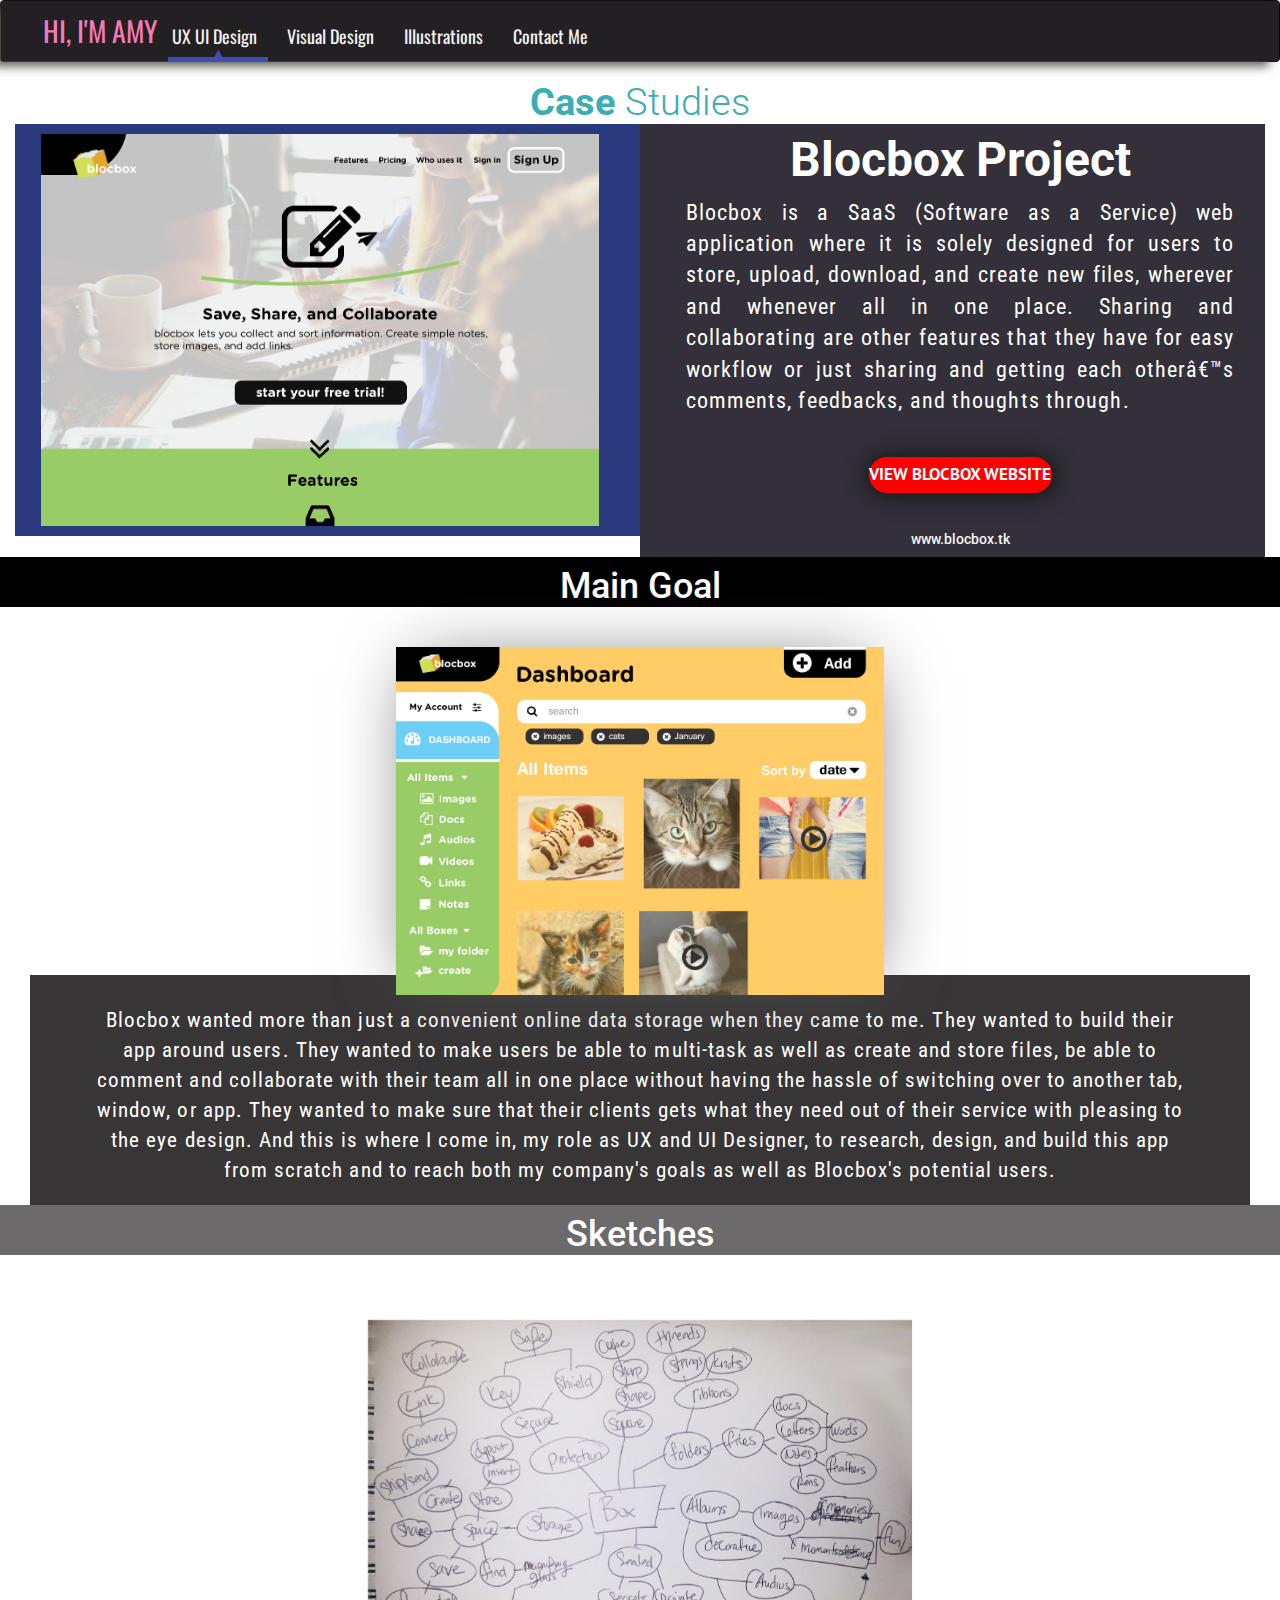
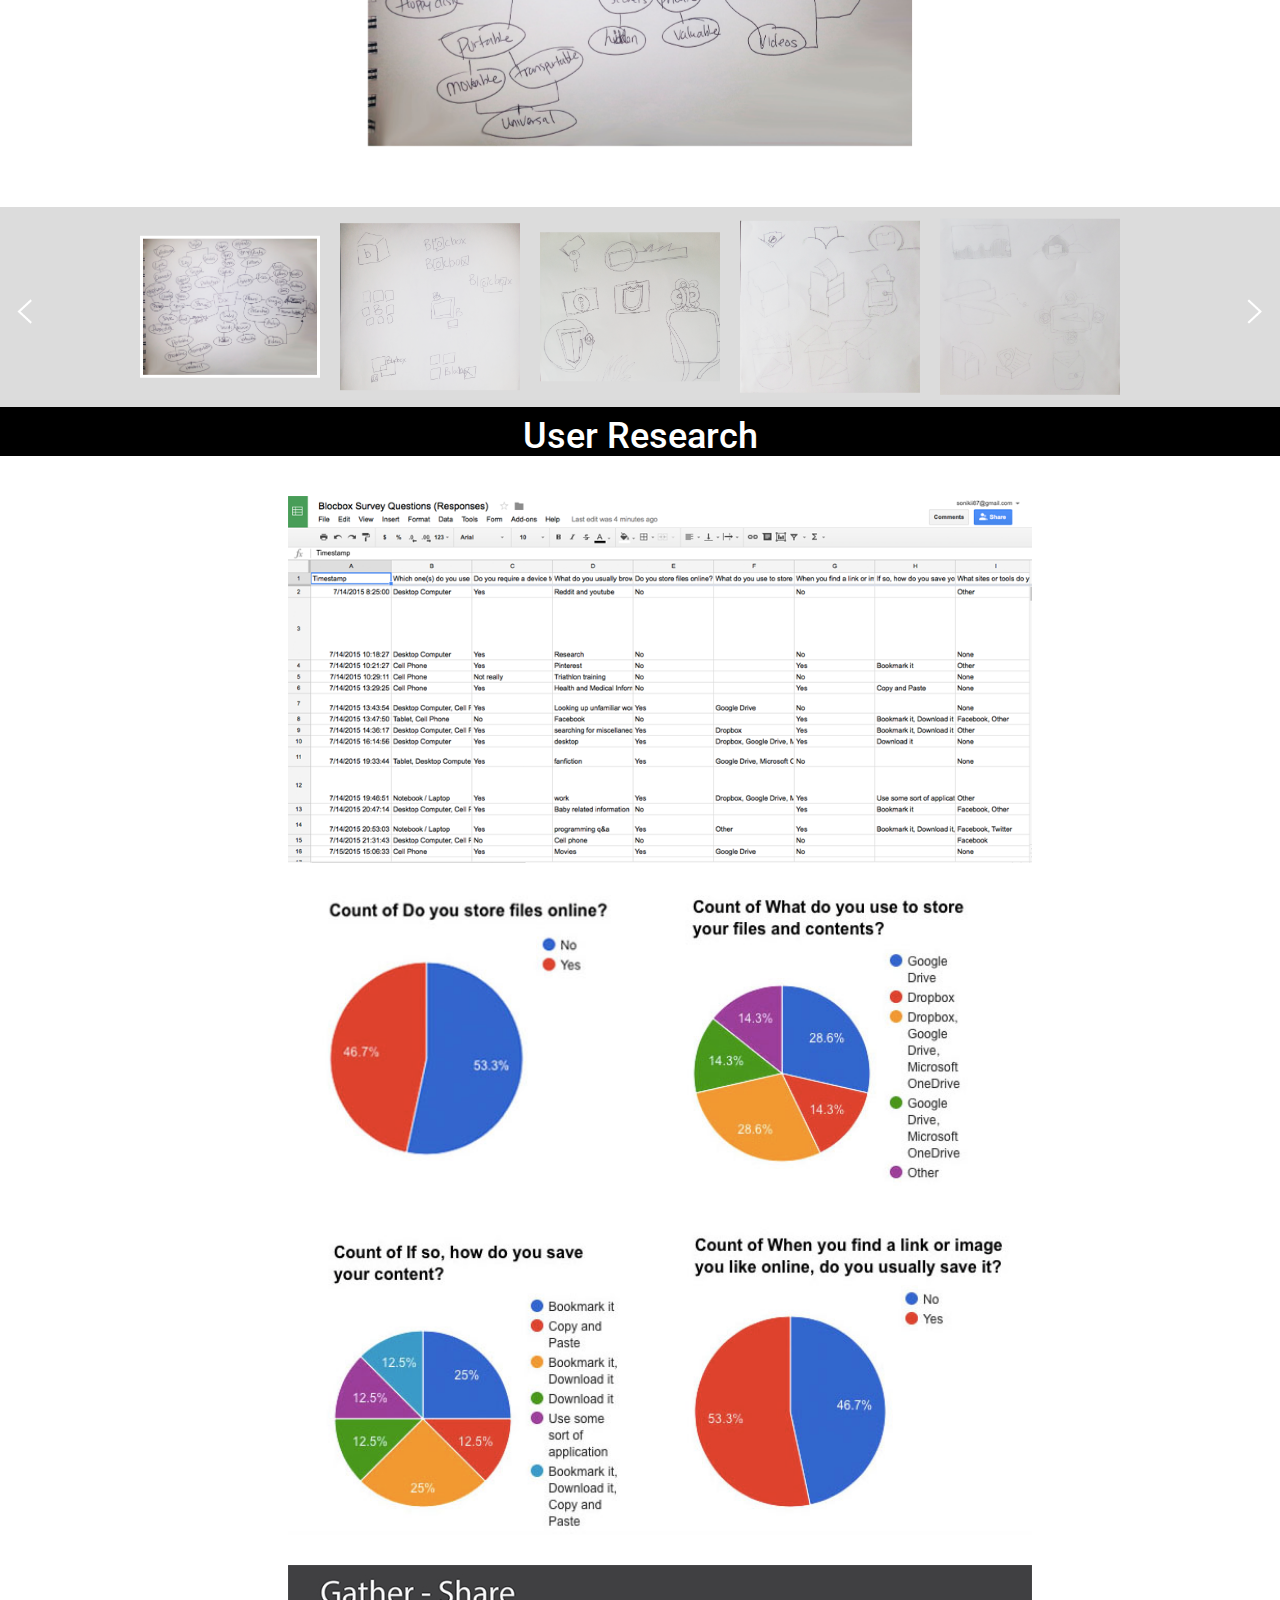
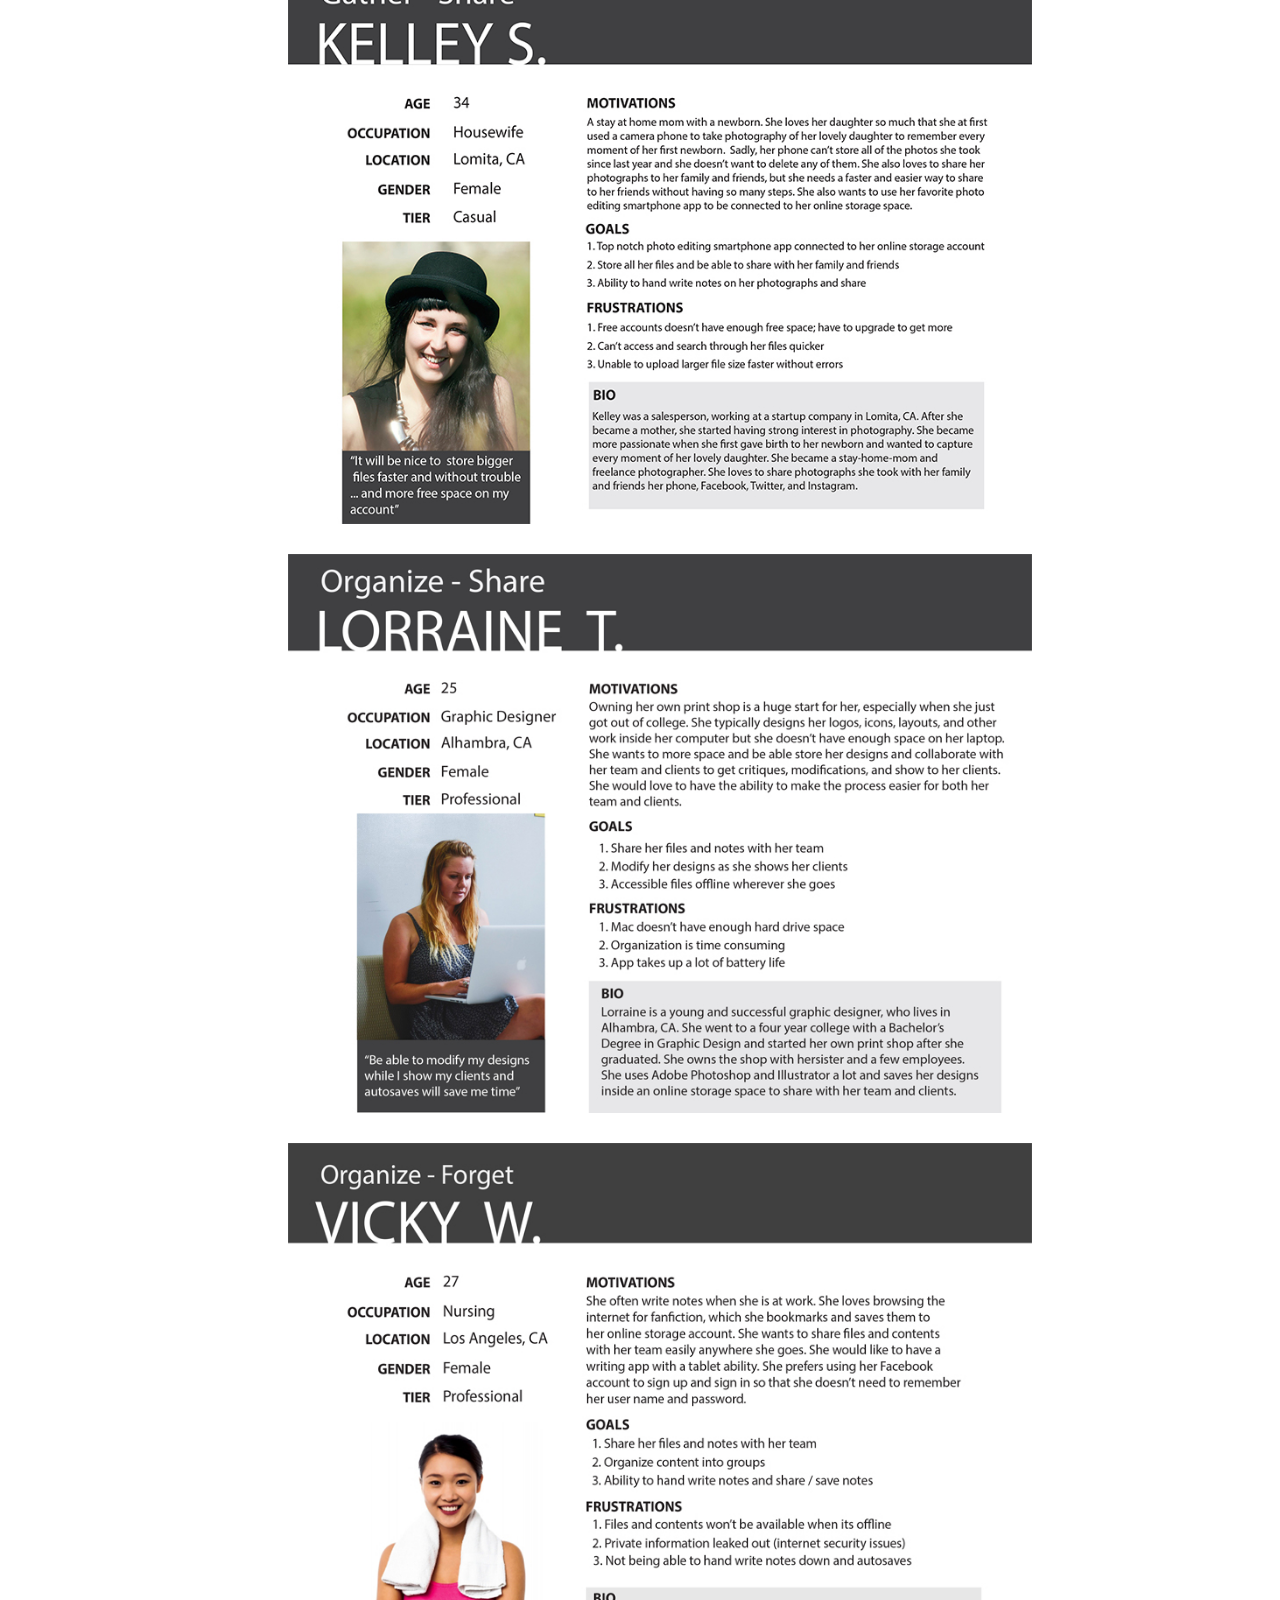
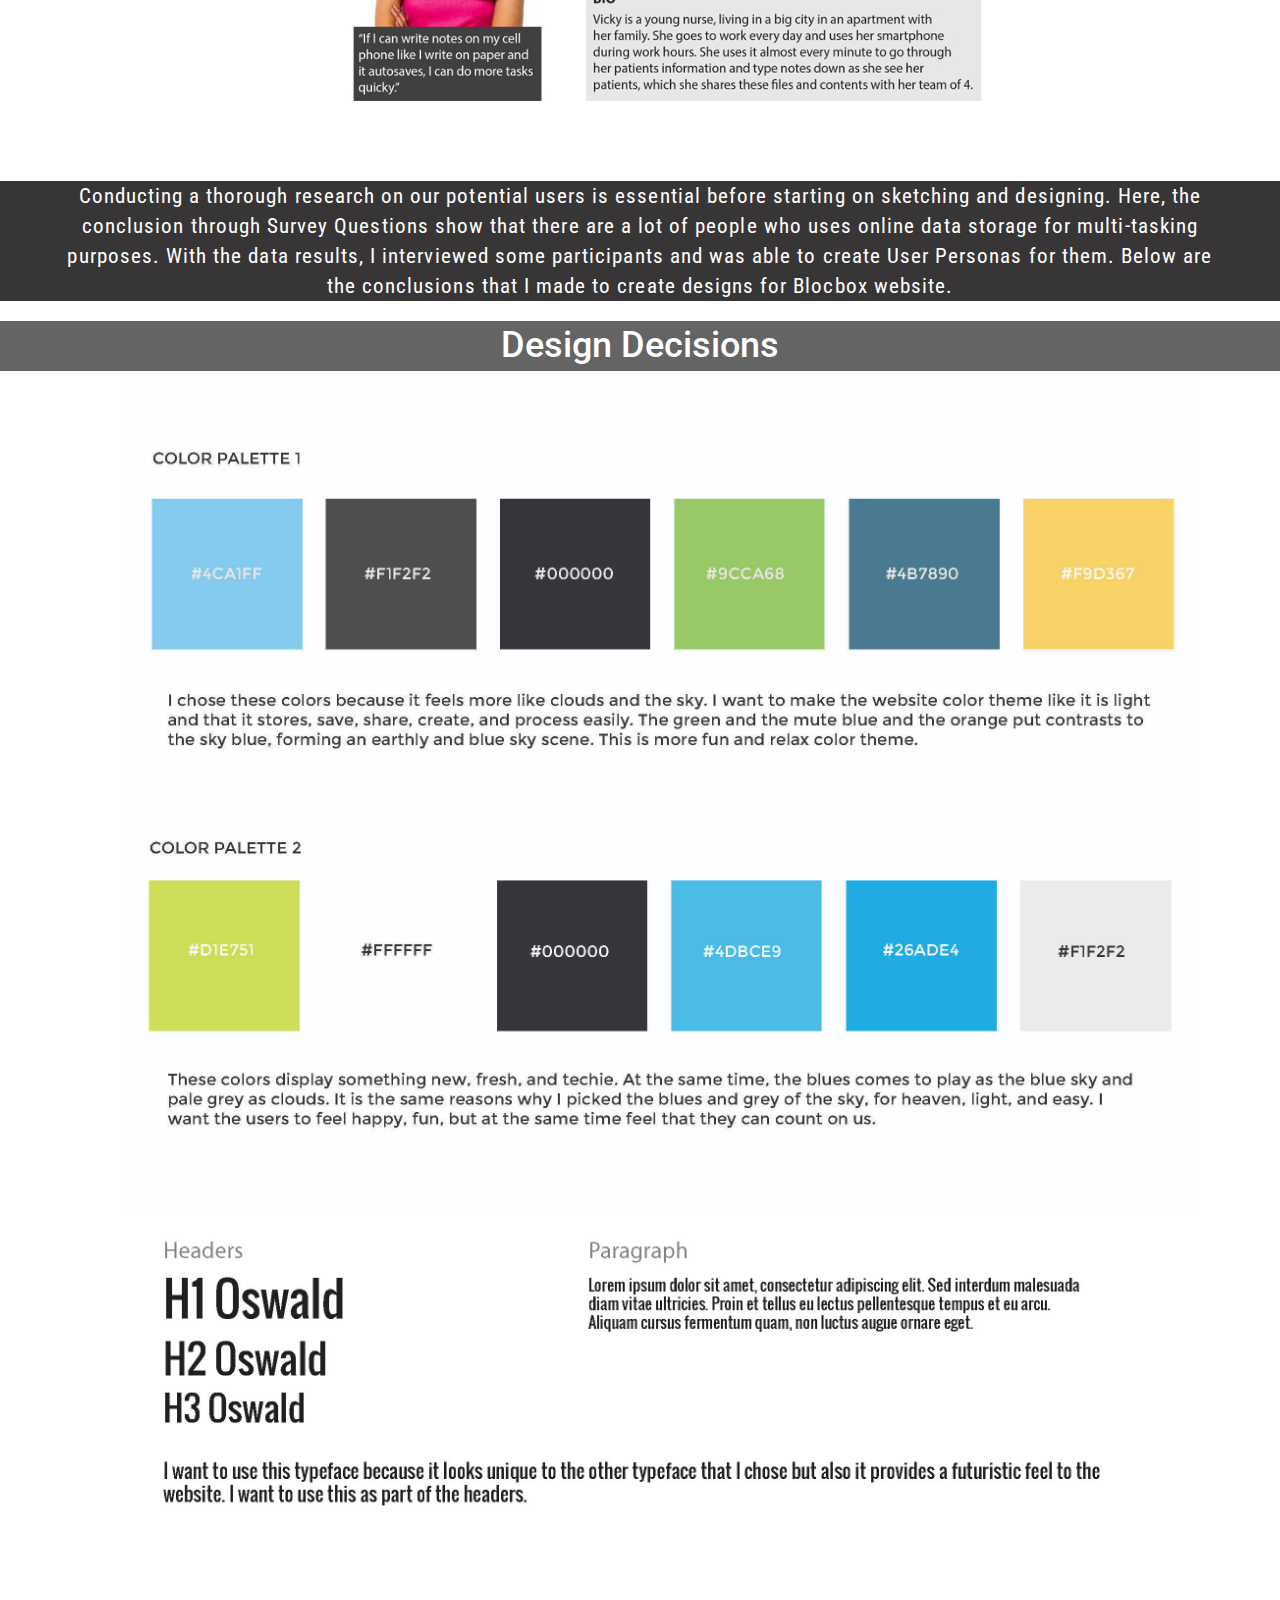
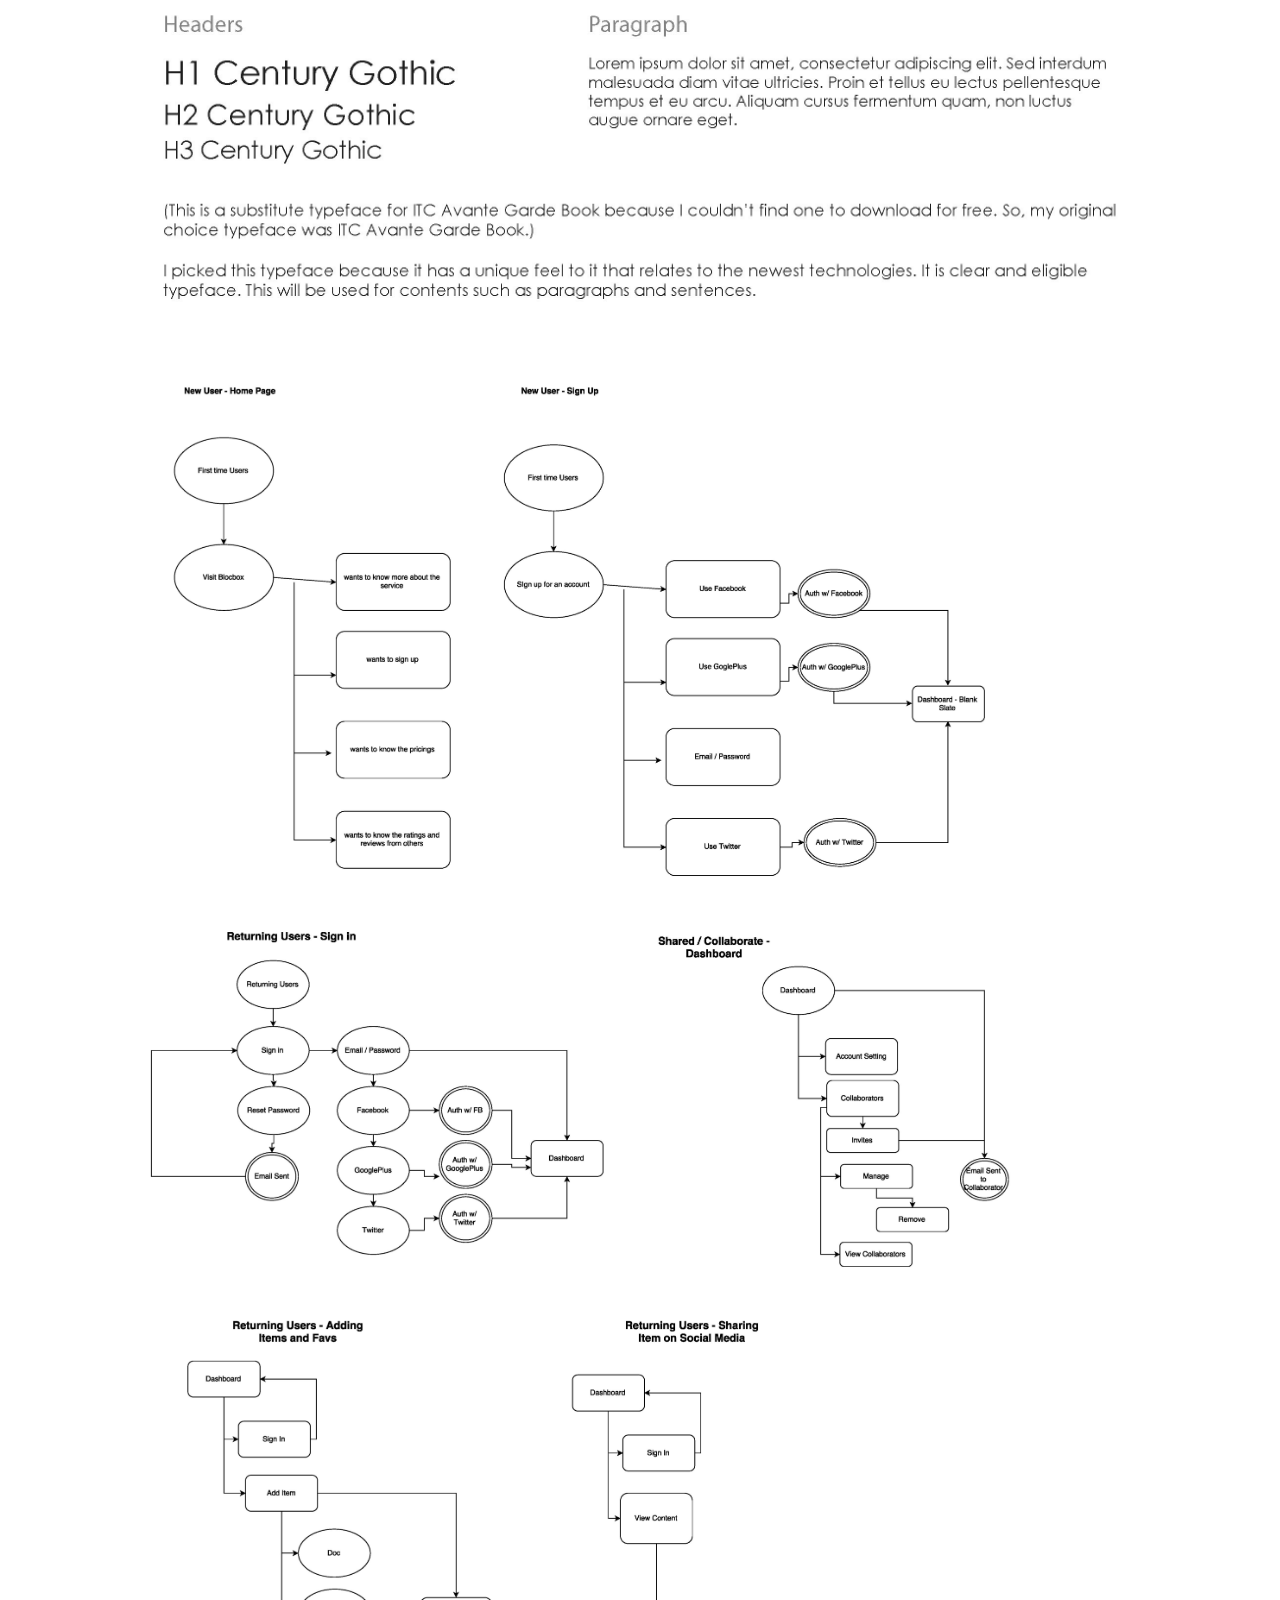
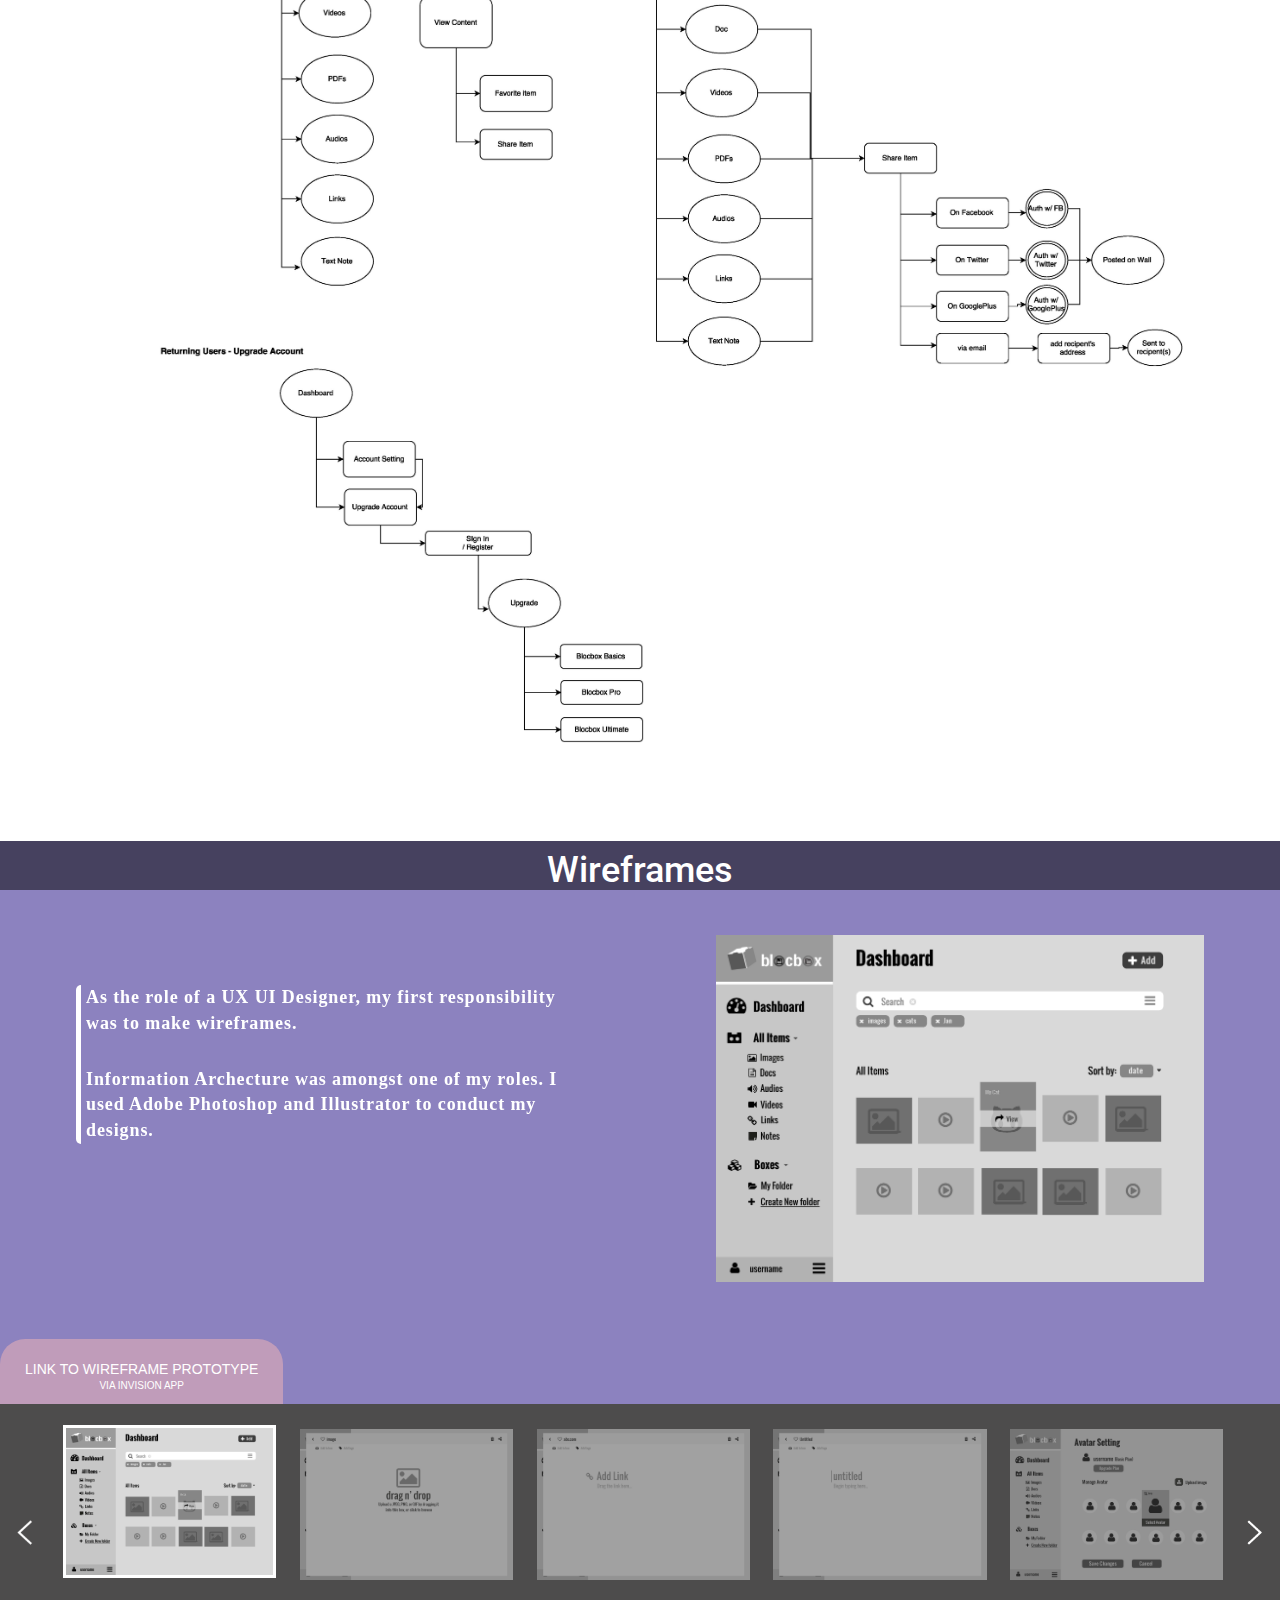
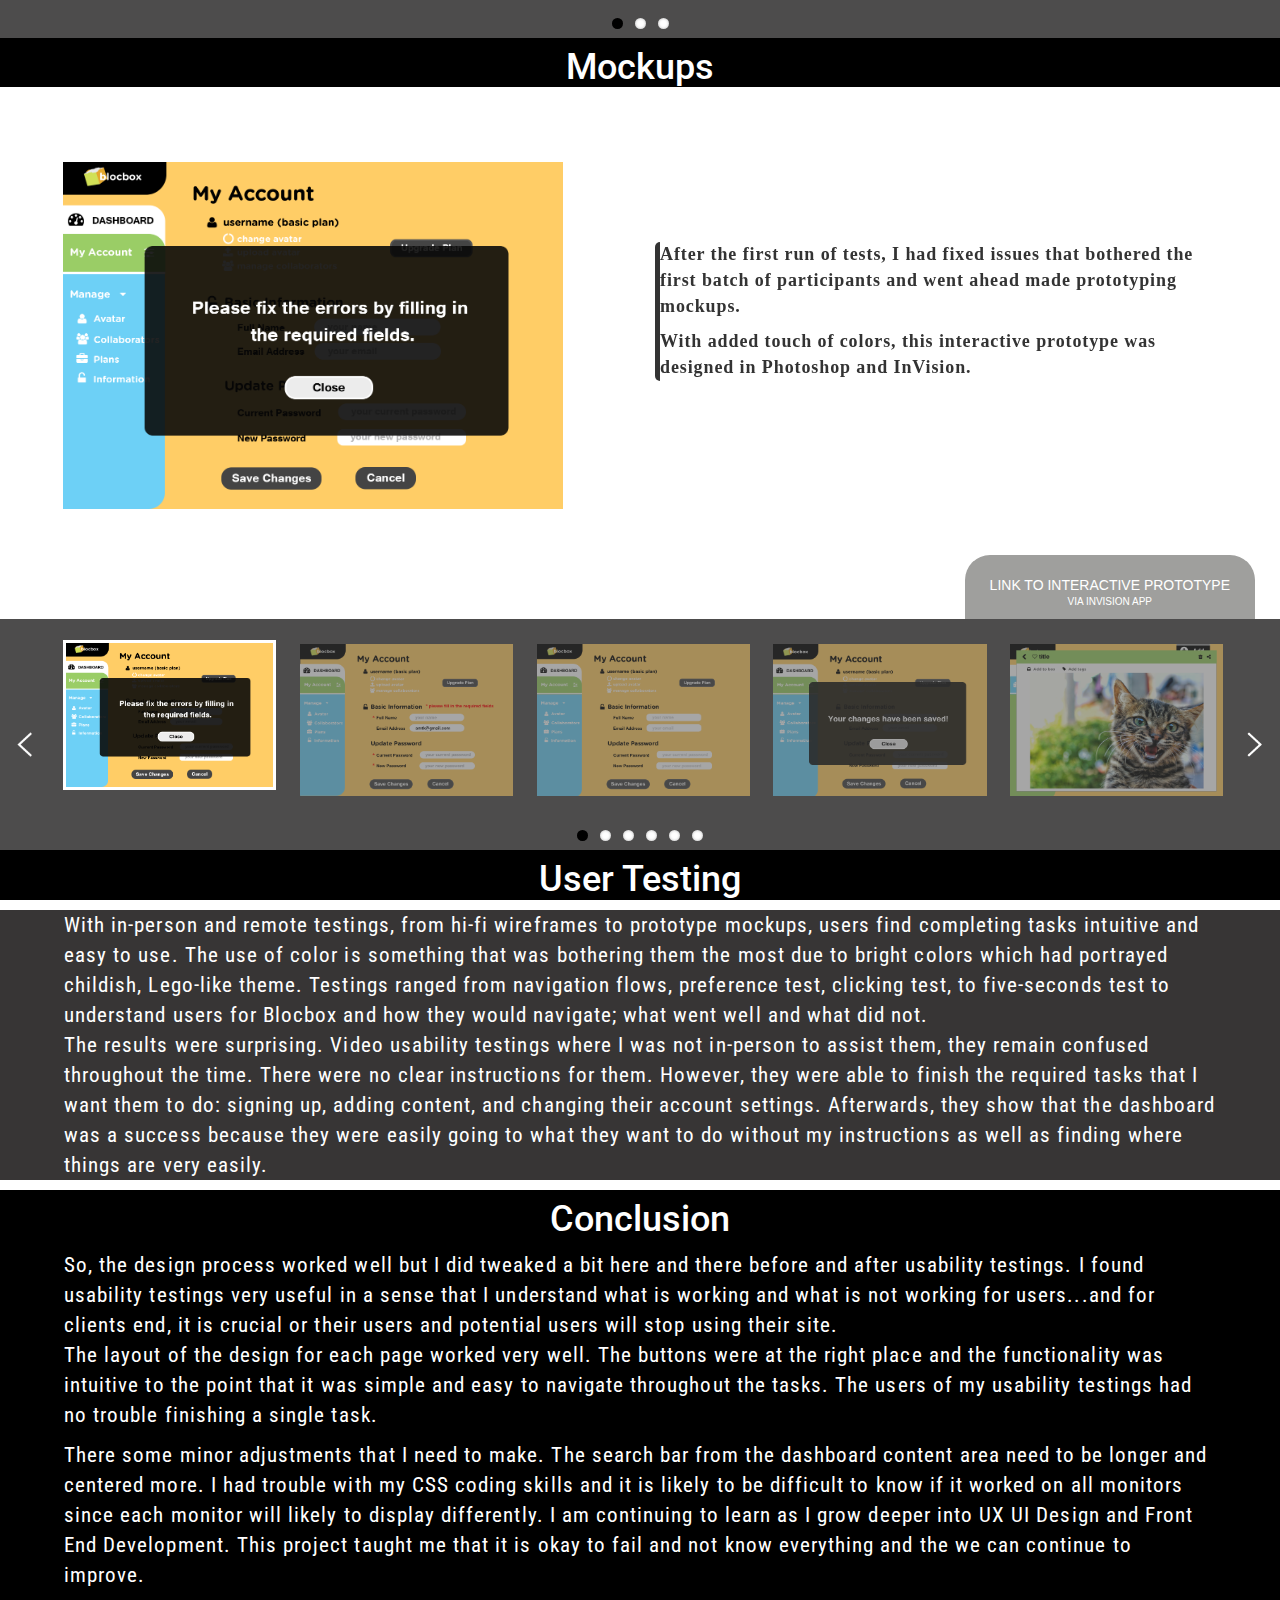
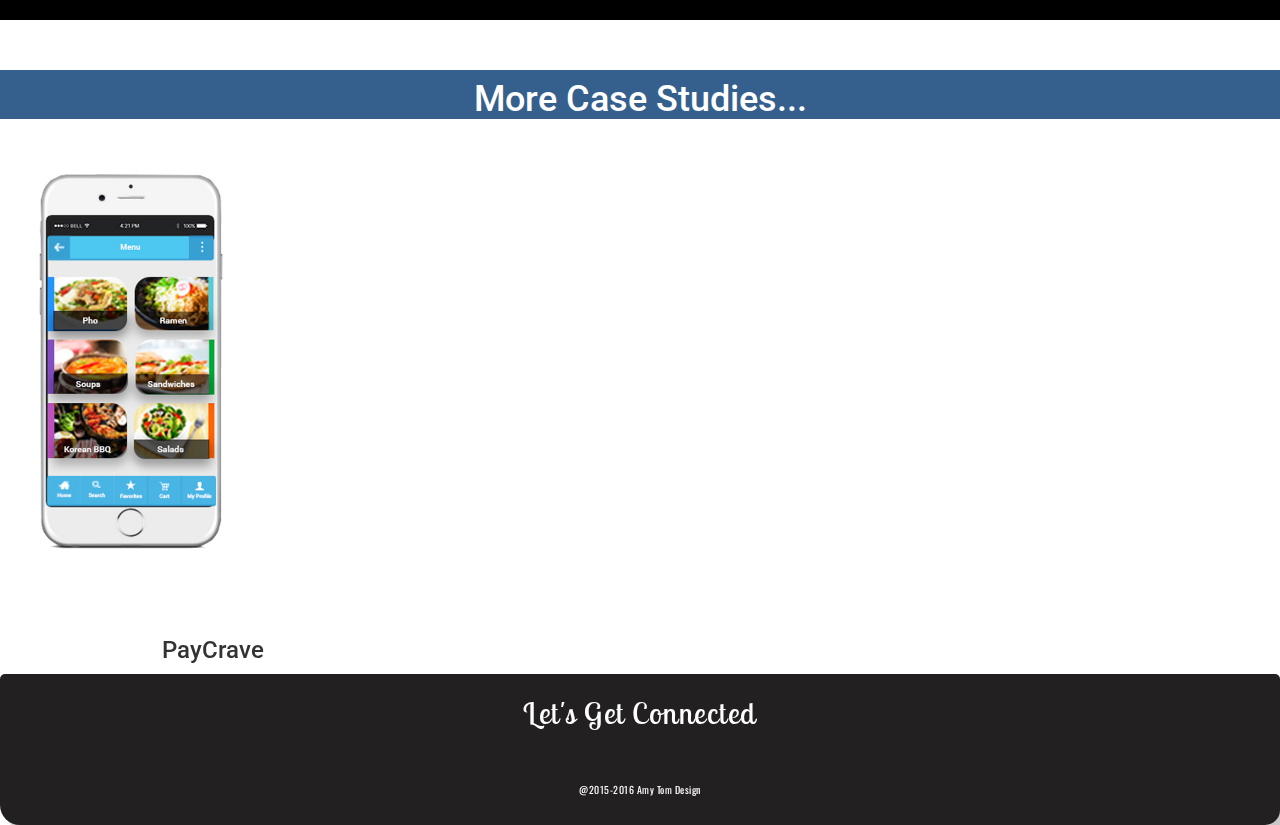
==== commit 81112a1c: "Update case-blocbox.html" ====
--- a/case-blocbox.html
+++ b/case-blocbox.html
@@ -19,7 +19,7 @@
   <link rel="stylesheet" href="css/font-awesome.css">
     
   <link rel="stylesheet" href="css/bootstrap.min.css">
-  <link rel="stylesheet" href="css/case-paycrave.css">
+  <link rel="stylesheet" href="css/case-studies.css">
 	<title>Amy Tom &#124; Case Study: Blocbox</title>
   <link rel="shortcut icon" href="images/amylogodesign6a.jpg" />
 </head>
--- a/css/case-studies.css
+++ b/css/case-studies.css
@@ -0,0 +1,1534 @@
+/**UX UI DESIGN PAGE**/
+html, body {
+  overflow-x: hidden;
+}
+body, footer {
+  font-family: 'roboto', sans-serif;
+  -webkit-font-smoothing: antialiased;
+}a.filter_btn{
+  position: relative;
+}
+.navbar-header{
+  background-color: #000;
+}
+#example-navbar-collapse{
+  font-size: 18px;
+position: fixed;
+background-color: #232022;
+width: 100%;
+-webkit-font-smoothing: antialiased;
+height: 70px;
+margin-top: 10px;
+box-shadow: -10px 5px 10px 0px
+}
+.filter_btn .on {
+   position: absolute;
+left: 11px;
+top: 38px;
+width: 194px;
+height: 31px;
+background: url(../images/nav-active2.png) no-repeat;
+}
+.navbar .container-fluid{
+  opacity: 0.95;
+  padding: 10px 7px 0px 7px;
+  background-color: #232022;
+  box-shadow: -10px 5px 10px 0px #4E504A;
+}
+#home{
+  color:#ff80bf;
+}
+#home:hover{
+  color: #C03B73;
+  text-decoration: none;
+  font-family: 'Oswald';
+}
+.navbar-header a#home{
+  font-family: 'Oswald';
+}
+.navbar-header{
+  background: none;
+}
+.navbar-nav li{
+  font-family: 'Oswald';
+}
+.navbar-nav > li{
+  color: #fff;
+}
+#nav-1, #nav-2,#nav-3, #nav-4{
+  color: #fff;
+  font-size: 18px;
+}
+#nav-1:hover, #nav-2:hover,#nav-3:hover, #nav-4:hover{
+  color: #5AB4E3;
+}
+.img-responsive{
+  max-width: 90%;
+  margin: 0px auto;
+}
+.heading-paragraph h1{
+  padding: 10px 0px 10px 0px; 
+  font-family: 'Roboto', sans-serif;
+  font-weight: 700;
+  font-size: 48px;  
+  text-align: center; 
+  color:#fff;
+  margin: 0px;
+}
+.heading-paragraph p{
+  color: #fff; 
+  width: 90%; 
+  font-size: 22px; 
+  font-family: 'Roboto Condensed', sans-serif;
+}
+.flex-slider{
+  margin-top: -10px;
+}
+#carousel3 a.flex-prev, #carousel3 a.flex-next{
+  cursor: pointer;
+  margin-top: -210px;
+}
+/* @mediaqueries */
+  @media (min-width: 768px) {
+   .container, .footer, header, .main, #testimonials {
+     width: 300px;
+     font-size: 20px;
+     padding: 10px auto;
+   }
+   .links {
+    margin-right: 5em;
+   }
+ }
+ @media (max-width: 780px){
+  .wireframes .thumb_button{
+    margin: 10px 50% 0px 50%; 
+   }
+ }
+ @media (min-width: 320px) {
+   .container, .footer, header, .main, #testimonials {
+     width: 300px;
+     font-size: 20px;
+     padding: 10px auto;
+   }
+   .links {
+    margin-right: 5em;
+   }
+
+ }
+ @media (min-width: 992px) {
+   .container, .footer, header, .main {
+     width: 400px;
+   }
+   .one-half {
+     width:46%;
+   }
+   .one-third {
+     width:29.33333%;
+   }
+   .one-fourth {
+     width:21%;
+   }
+   header {
+    width: 45%;
+   }
+ }
+ @media (min-width: 1200px) {
+   .container, .footer, header, .main {
+     width: 1170px;
+   }
+   header {
+    width: 75%;
+   }
+ }
+ @media (min-width: 1920px) {
+  .container, .footer, header, .main{
+    width: 1860px;
+  }
+
+ }
+/* Homepage Style*/
+.masthead-heading,
+.masthead-intro,
+.footer {
+text-align: center;
+}
+p,
+.descriptions, .contact-info {
+font-family: 'oswald', serif;
+letter-spacing: 0.05em;
+font-size: 18px;
+list-style-type: none;
+float: center;
+margin-left: auto;
+margin-right: auto;
+}
+.mastheader {
+border-radius: 0px;
+padding: 10em 0;
+background-size: 95em;
+width: 100%;
+margin: 1em 0;
+background-repeat: no-repeat;
+background-size: cover;
+height: 460px;
+border-top: solid .75em #FFFF;
+box-shadow: 0px 0px 0px #ffffff;
+background-image: url("/images/heart_book_pages_pink2.jpg");
+background-position: center bottom;
+background-attachment: fixed;
+}
+.masthead-intro{
+margin-bottom: 0.1em;
+font-family: 'Poller One', cursive;
+font-size: 22px;
+color: #ffffff;
+}
+#job-title {
+margin-bottom: 0.1em;
+font-family: 'oswald', sans-serif;
+color: #000000;
+text-align: center;
+font-size: 40px;
+margin-top: -110px;
+text-shadow: 2px 4px 5px #ffffff;
+text-decoration: none;
+}
+#job-title a {
+  text-decoration: none;
+}
+#job-title a:link {
+color: black;
+text-decoration: none;
+}
+#job-title a:hover {
+color: #cceeff;
+text-decoration: none;
+}
+#job-title a:visited {
+color: black;
+text-decoration: none;
+}
+.masthead-heading {
+margin-top: -0.2em;
+font-size: 200px;
+font-family: 'Lobster Two', cursive;
+color: #AD2424;
+}
+.navigation {
+font-size: 18px;
+position: fixed;
+background-color:#232022;
+width: 100%;
+-webkit-font-smoothing: antialiased;
+height: 70px;
+margin-top: -21px;
+box-shadow: -10px 5px 10px 0px #4E504A;
+opacity:0.95;
+  filter:alpha(opacity=50); /* For IE8 and earlier */
+z-index: 100000;
+}
+.navigation li {
+color: white;
+font-family: 'Oswald';
+font-size: 18px;
+display: inline;
+width: 100%;
+float: center;
+padding: 0px 10px;
+}
+.navigation a:link {
+color: white;
+text-decoration: none;
+}
+.navigation a:hover {
+color: #5AB4E3;
+text-decoration: none;
+}
+.navigation a:visited {
+color: white;
+text-decoration: none;
+}
+ul.links {
+  margin-top: 20px;
+}
+.about-me {
+text-align: left;
+font-family: 'oswald', sans-serif;
+font-size: 21px;
+color: #232022;
+}
+.infome,
+.whereimfrom,
+.moreaboutme,
+.projects,
+.contact-info{
+max-width: 38em;
+margin-left: auto;
+margin-right: auto;
+margin-top: 1em;
+letter-spacing: 0.05em;
+}
+.contact-info {
+max-width: 38em;
+margin-left: 40%;
+margin-right: auto;
+margin-top: 1em;
+letter-spacing: 0.05em;
+}
+.footer {
+border-radius: 5px 5px 15px 20px;
+box-shadow: 6px 6px 2px #C8C8C8;
+background-size: 90px;
+background-position: cover;
+background-repeat: no-repeat;
+background-color: #232022;
+color: white;
+padding: 18px 0;
+letter-spacing: 0.0em;
+width: 100%;
+position: relative;
+}
+.linkme {
+font-size: 30px;
+font-family: 'Lobster Two', cursive;
+text-align: center;
+}
+.sociallinks {
+font-family: 'Oswald', sans-serif;
+font-size: 20px;
+color: white;
+}
+.sociallinks ul {
+padding:0px;
+}
+.sociallinks li {
+list-style-type: none;
+display: inline-block;
+}
+.love {
+font-family: 'ariel';
+color: red;
+}
+.neverfails {
+font-size: 30px;
+}
+.moreaboutme {
+padding-bottom: 3em;
+}
+.footer .sociallinks a:link {
+color: #FFF;
+text-decoration: none;
+}
+.footer .sociallinks a:hover {
+color: #FFB3FF;
+text-decoration: none;
+}
+.footer .sociallinks a:visited {
+color: #FF9900;
+text-decoration: none;
+}
+@media only screen and (max-width: 500px) {
+    .mastheader {
+      padding: 2em 0;
+    }
+    .masthead-heading {
+      font-size: 2em;
+    }
+    .footer {
+      padding: 1em 0;
+    }
+    .sociallinks, p, .linkme, .job-title, .cover{
+      font-size: .8em;
+    }
+    .moreaboutme,
+    .projects, .job-title,
+    .bit-about-me,
+    .info, .web-header {
+      font-size: 1em;
+      padding: 1em 5px;
+    }
+    .navigation {
+      padding: 2px;
+      font-size: .002em;
+    }
+    .mesa,
+    .love,
+    .neverfails,
+    .third-place,
+    .lovecoding {
+      font-size: 1.5em;
+      padding: 1em 5px;
+    }
+  }
+}
+.projects-done {
+font-size: 500px !important;
+font-family: 'Lobster Two', cursive;
+text-align: center;
+width: 50%;
+margin: 0 auto;
+}
+.NYTimes,
+.karma-clone {
+width: 90%;
+margin-bottom: 20px;
+}
+.copyright {
+  font-size: 10px;
+}
+#home {
+  font-size:28px ;
+
+  margin-top: -5px;
+}
+.navigation .home-icon {
+  width: 29px;
+  margin-top: 2px;
+}
+.amy-tom {
+  margin-top: 0.2em;
+  margin-bottom: 50px;
+  font-size: 80px;
+  font-family: 'Lobster Two', cursive;
+  color: #720000;
+  text-shadow: 3px 4px 3px #CF0053;
+  -webkit-font-smoothing: antialiased;
+}
+.content {
+  margin-bottom: 300px;
+}
+.nothing {
+  color: white;
+}
+.sociallinks i {
+  color: white;
+  padding-right: 5px;
+}
+.page-title {
+  margin-top: 10%;
+  font-family: 'oswald', sans-serif;
+  font-weight: 300;
+}
+.web-header {
+	overflow: hidden;
+  width: 100%;
+}
+ ...
+ /* CONTENT */
+.content-item {
+   width:50%;
+   margin:0 2% 25px;
+   float:left;
+   display:block;
+ }
+ .item-box {
+   display:block;
+   height:230px;
+   background: #FFFFFF;
+   box-shadow: 0px 1px 3px 0px rgba(0,0,0,0.40);
+   position: relative;
+   overflow: hidden;
+   padding:20px;
+ }
+ .item-box > img {
+   position:absolute;
+   height:570px;
+   width:50%;
+   top:0;
+   left:0;
+   right:0;
+ }
+ .item-box h2 {
+   font-family: 'Lato', Helvetica, Arial, sans-serif;
+   font-weight: 700;
+   font-size: 15px;
+   line-height: 17px;
+   margin:0;
+ }
+ .item-box h2 a {
+   color: #3498DB;
+   text-decoration: none;
+ }
+ .item-box h2 img {
+   width:16px;
+   height:16px;
+   position:relative;
+   top:2px;
+   margin-right:5px;
+ }
+ .item-box p {
+   font-size: 14px;
+   color: #333333;
+   line-height: 18px;
+   margin:5px 0 0;
+ }
+/**IMAGES**/
+*, *::before, *::after{
+  /*-moz-box-sizing: border-box;
+       box-sizing: border-box;*/
+  
+  -webkit-transition: all 0.3s ease-in-out;
+          transition: all 0.3s ease-in-out;
+}
+
+/**  margin: 0px;
+  padding: 0px;
+  font-family: 'Lato',sans-serif;
+  font-size: 18px;
+  font-weight: 300;
+  height: 100%;
+  color: #fff;
+}**/
+
+.container{
+  width: 1024px;
+  max-width: 100%;
+  margin: auto;
+  display: block;
+  text-align: center;
+}
+
+.hero{
+  width: 100%;
+  background: #fff;
+  display: table;
+}
+
+#page-title {
+  color: #3CADB3;
+  text-align: center;
+  margin: 0;
+  padding: 0;
+  display: table-cell;
+  vertical-align: middle;
+  text-align: center;
+  font-weight: 300;
+  font-size: 38px;
+}
+
+#paycrave{
+  width: 400px;
+  height: 600px;
+  overflow: hidden;
+  position: relative;
+  display: inline-block;
+  vertical-align: top;
+  border: 5px solid #fff;
+  box-shadow: 0 0 5px #ddd;
+  margin: 1em;
+}
+figure {
+  width: 450px;
+  height: 300px;
+  overflow: hidden;
+  position: relative;
+  display: inline-block;
+  vertical-align: top;
+  border: 5px solid #fff;
+  box-shadow: 0 0 5px #ddd;
+  margin: 1em;
+}
+figcaption{
+  position: absolute;
+  left: 0; right: 0;
+  top: 0; bottom: 0;
+  text-align: center;
+  font-weight: bold;
+  width: 100%;
+  height: 100%;
+  display: table;
+  z-index: 100;
+}
+
+figcaption div{
+  display: table-cell;
+  vertical-align: middle;
+  position: relative;
+  top: 20px;
+  opacity: 0;
+  color: #fff;
+  text-transform: uppercase;
+  background-color: rgba(71, 152, 193, 0.78);
+  z-index: -2;
+}
+
+figcaption div:after{
+  position: absolute;
+  content: "";
+  left: 0; right: 0;
+  bottom: 40%;
+  text-align: center;
+  margin: auto;
+  width: 0%;
+  height: 2px;
+  background: #2c3e50;
+}
+
+figure img{
+  -webkit-transition: all 0.5s linear;
+          transition: all 0.5s linear;
+  -webkit-transform: scale3d(1, 1, 1);
+          transform: scale3d(1, 1, 1);
+  width: 115%;
+}
+
+figure:hover figcaption{
+ background: rgba(255,255,255,0.3);
+}
+
+figcaption:hover div{
+  opacity: 1;
+  top: 0;
+  text-decoration: none;
+}
+
+figcaption:hover div:after{
+  width: 50%;
+  text-decoration: none;
+}
+
+figure:hover img{
+  -webkit-transform: scale3d(1.2, 1.2, 1);
+          transform: scale3d(1.2, 1.2, 1);
+  text-decoration: none;
+        }
+figcaption a:hover {
+  color: white;
+  text-decoration: none;
+  -webkit-transform: scale3d(1.2, 1.2, 1);
+          transform: scale3d(1.2, 1.2, 1);
+}
+figcaption a:visited {
+  color: white;
+  text-decoration: none;
+  -webkit-transform: scale3d(1.2, 1.2, 1);
+          transform: scale3d(1.2, 1.2, 1);
+}
+figcaption a:link, a:active {
+  color: white;
+  text-decoration: none;
+  -webkit-transform: scale3d(1.2, 1.2, 1);
+          transform: scale3d(1.2, 1.2, 1);
+}
+
+
+/*font-face*/
+@font-face {
+  font-family: 'Lato';
+  font-style: normal;
+  font-weight: 100;
+  src: local('Lato Hairline'), local('Lato-Hairline'), url(http://themes.googleusercontent.com/static/fonts/lato/v6/boeCNmOCCh-EWFLSfVffDg.woff) format('woff');
+}
+
+@font-face {
+  font-family: 'Lato';
+  font-style: normal;
+  font-weight: 300;
+  src: local('Lato Light'), local('Lato-Light'), url(http://themes.googleusercontent.com/static/fonts/lato/v6/KT3KS9Aol4WfR6Vas8kNcg.woff) format('woff');
+}
+@font-face {
+  font-family: 'Lato';
+  font-style: normal;
+  font-weight: 400;
+  src: local('Lato Regular'), local('Lato-Regular'), url(http://themes.googleusercontent.com/static/fonts/lato/v6/9k-RPmcnxYEPm8CNFsH2gg.woff) format('woff');
+}
+
+@font-face {
+  font-family: 'Lato';
+  font-style: normal;
+  font-weight: 700;
+  src: local('Lato Bold'), local('Lato-Bold'), url(http://themes.googleusercontent.com/static/fonts/lato/v6/wkfQbvfT_02e2IWO3yYueQ.woff) format('woff');
+}
+
+#home a:link {
+  color: #ff80bf;
+}
+#home a:visited {
+  color: #ff80bf;
+}
+#home a:hover{
+  color: #C03B73;
+}
+#home {
+  font-size:28px ;
+  font-color: #232022;
+  margin-top: -5px;
+}
+
+/**Hero Container**/
+.right-container {
+  width: 50%;
+  background-color: #33303a;
+  height: 575px;
+  margin-top: 5px;
+  float: right;
+  box-shadow: inset 0px 0px 17px 7px rgba(27, 22, 22, 0.9);
+}
+.left-container {
+  width: 50%;
+  height: 575px;
+  margin-top: 5px;
+  float: left;
+  background-color: #283a7d;
+}
+#project-title {
+  color: white;
+  text-align: center;
+  font-family: 'Roboto', sans-serif;
+  font-weight: 700;
+  font-size: 48px;
+}
+.project-description {
+  color: #FBFBFB;
+  text-align: left;
+  font-family: 'Roboto Condensed', sans-serif;
+  font-weight: 400;
+  width: 80%;
+  font-size: 22px;
+  padding-top: 2px;
+  padding-left: 12px;
+  padding-bottom: 40px;
+}
+#blocbox-btn{
+  background-color: red;
+  text-align: center;
+  color: white;
+  font-family: 'PT Sans', sans-serif;
+  width: 30%;
+  font-size: 120%;
+  margin: 40px auto 39px  ;
+  padding: 1% 0px;
+  font-weight: 700;
+  font-weight: 700;
+  box-shadow: 1px 1px 20px 5px #1a1a1a;
+  border-radius: 25px;
+  display: block;
+}
+#blocbox-btn a:link {
+  text-decoration: none;
+  color: white;
+}
+#blocbox-btn a:hover {
+  text-decoration: none;
+  color: pink;
+}
+#blocbox-btn a:visited {
+  text-decoration: none;
+  color: white;
+}
+h5.blocbox-link {
+  color: whitesmoke;
+  text-align: center;
+}
+.hero-img {
+  width:85%;
+  margin: 50px;
+  box-shadow: 1px 1px 50px 6px #4e4646;
+  height: 470px;
+}
+
+/**SUMMARY PORTION**/
+.wireframes{
+	color:#FFF;
+	background:#8c82bf;
+}
+.wireframes:after{
+  content: '';
+  display: block;
+  clear: both;
+  zoom: 1;
+}
+.wireframes .thumb_button{
+	float:left;
+	background: rgba(243, 182, 182, 0.5);
+  margin-top: 10px;
+	}
+  .sketches .label-title{
+	background:#6c6a6a;
+	}
+.sketches #carousel3{
+	background:#dcdcdc;}
+.more-case .label-title{
+	background:#35608d;
+	margin-top:50px;
+}
+#slider1 .flex-direction-nav,
+#slider2 .flex-direction-nav,
+#slider3 .flex-direction-nav{
+	display:none !important;}
+#slider1{
+  margin: 35px 0px 15px 0px;
+}
+#slider1.flexslider{
+  top: -30px;
+}
+#slider1:after{
+  content: '';
+  display: block;
+  clear: both;
+}
+#carousel3 .slides li{
+	min-height:300px;}
+#carousel3 .slides li img{
+	height: auto !important;
+    width: 17=5px !important;
+	position: absolute;
+	margin:0 !important;             
+   	top: 50%;                        
+   	transform: translate(0, -50%)}
+#carousel3 .slides{
+	max-width:1000px !important;
+	margin:auto !important;
+  margin-top: -50px !important;
+  }
+#carousel4{
+	background:#FFF !important;}
+#carousel4 .flex-direction-nav a:before{
+	color:#e0dede !important;}
+#carousel4 .slides li img{
+	height: auto !important;
+	opacity: 1 !important;
+    width: 380px !important;
+	margin-bottom:0 !important;
+}
+#carousel4 .slides li img:hover {
+	transform: scale(1.1);
+	-moz-transform: scale(1.1);
+	-webkit-transform: scale(1.1); }
+.text-center{
+	text-align:center;
+}
+.wireframes p,
+.mockups p{
+	font-family:open sans;}
+.wireframes .bx_left{
+  border-left: 5px solid #fff;
+  border-radius: 5px;
+	
+  padding: 0px;
+  width: 80%;
+  padding-left: 5px;
+  margin: 50px auto 0px auto;
+}
+.wireframes .bx_left p{
+  padding: 0px;
+  display: block;
+  
+  
+}
+.wireframes .bx_right{  
+}
+.mockups{
+	background:#dcdcdd;}
+.wireframes .label-title{
+	background:rgba(0, 0, 0, .5);
+	}
+.bx_center{
+	max-width:700px;
+	margin:auto;
+	padding:10px;}
+.label-title {
+  background-color: black;
+  color: white;
+  
+}
+.label-title h1 {
+  text-align: center;
+  padding-top: 10px;
+  margin-top: 0;
+}
+.summary-img{
+  z-index: 2;
+}
+.summary-img img {
+  margin: 30px auto;
+  width: 40%;
+  display: flex;
+  box-shadow: 1px 2px 5em -20px #5a5858;
+}
+.summary-description {
+   position: relative;
+  z-index: 1;
+  margin-top: -50px;
+  background-color: #373535;
+  color: white;
+}
+.summary-description p{
+  text-align: center;
+  padding-top: 30px;
+  padding-bottom: 20px;
+  font-family: 'Roboto Condensed', sans-serif;
+  font-size: 21px;
+  margin: 0px auto;
+  width: 90%;
+}
+
+/**SKETCHES PORTION**/
+.label-sketches {
+  background: grey;
+  color: white;
+  width: 450px;
+  height: 60px;
+  margin-top: -25px;
+}
+.label-sketches h1 {
+  text-align: center;
+  padding-top: 5px;
+  font-size: 30px;
+}
+
+.flex-direction-nav{
+  background: red;
+}
+#slider3{
+  margin: 45px 0px 10px 0px;
+}
+#slider3.flexslider{
+  top: -50px;
+}
+#carousel3 .flex-viewport .slides li img{
+  position: relative;
+  top: 150px;
+  display: block;
+}
+
+/**Carousal**/
+
+/* Reset Styles
+***********************/
+
+/*
+ * MyFonts Webfont Build ID 1114443, 2011-09-02T06:08:04-0400 - REGULAR
+ * MyFonts Webfont Build ID 1118460, 2011-09-05T07:13:16-0400 - MEDIUM
+ * MyFonts Webfont Build ID 825795, 2011-05-26T03:42:08-0400 - SEMIBOLD
+ *
+ * The fonts listed in this notice are subject to the End User License
+ * Agreement(s) entered into by the website owner. All other parties are 
+ * explicitly restricted from using the Licensed Webfonts(s).
+ * 
+ * You may obtain a valid license at the URLs below
+ *
+ * License: http://www.myfonts.com/viewlicense?type=web&buildid=1114443 - REGULAR
+ * License: http://www.myfonts.com/viewlicense?type=web&buildid=1118460 - MEDIUM
+ * License: http://www.myfonts.com/viewlicense?1056 - SEMIBOLD
+ * 
+ * Webfont: Geogrotesque SemiBold
+ * URL: http://new.myfonts.com/fonts/emtype/geogrotesque/semibold/
+ * Foundry: Emtype Foundry
+ * Copyright: Copyright ÃƒÆ’Ã†â€™Ãƒâ€ Ã¢â‚¬â„¢ÃƒÆ’Ã¢â‚¬Â ÃƒÂ¢Ã¢â€šÂ¬Ã¢â€žÂ¢ÃƒÆ’Ã†â€™ÃƒÂ¢Ã¢â€šÂ¬Ã‚Â ÃƒÆ’Ã‚Â¢ÃƒÂ¢Ã¢â‚¬Å¡Ã‚Â¬ÃƒÂ¢Ã¢â‚¬Å¾Ã‚Â¢ÃƒÆ’Ã†â€™Ãƒâ€ Ã¢â‚¬â„¢ÃƒÆ’Ã‚Â¢ÃƒÂ¢Ã¢â‚¬Å¡Ã‚Â¬Ãƒâ€šÃ‚Â ÃƒÆ’Ã†â€™Ãƒâ€šÃ‚Â¢ÃƒÆ’Ã‚Â¢ÃƒÂ¢Ã¢â€šÂ¬Ã…Â¡Ãƒâ€šÃ‚Â¬ÃƒÆ’Ã‚Â¢ÃƒÂ¢Ã¢â€šÂ¬Ã…Â¾Ãƒâ€šÃ‚Â¢ÃƒÆ’Ã†â€™Ãƒâ€ Ã¢â‚¬â„¢ÃƒÆ’Ã¢â‚¬Â ÃƒÂ¢Ã¢â€šÂ¬Ã¢â€žÂ¢ÃƒÆ’Ã†â€™Ãƒâ€šÃ‚Â¢ÃƒÆ’Ã‚Â¢ÃƒÂ¢Ã¢â€šÂ¬Ã…Â¡Ãƒâ€šÃ‚Â¬ÃƒÆ’Ã¢â‚¬Å¡Ãƒâ€šÃ‚Â ÃƒÆ’Ã†â€™Ãƒâ€ Ã¢â‚¬â„¢ÃƒÆ’Ã¢â‚¬Å¡Ãƒâ€šÃ‚Â¢ÃƒÆ’Ã†â€™Ãƒâ€šÃ‚Â¢ÃƒÆ’Ã‚Â¢ÃƒÂ¢Ã¢â‚¬Å¡Ã‚Â¬Ãƒâ€¦Ã‚Â¡ÃƒÆ’Ã¢â‚¬Å¡Ãƒâ€šÃ‚Â¬ÃƒÆ’Ã†â€™Ãƒâ€šÃ‚Â¢ÃƒÆ’Ã‚Â¢ÃƒÂ¢Ã¢â‚¬Å¡Ã‚Â¬Ãƒâ€¦Ã‚Â¾ÃƒÆ’Ã¢â‚¬Å¡Ãƒâ€šÃ‚Â¢ÃƒÆ’Ã†â€™Ãƒâ€ Ã¢â‚¬â„¢ÃƒÆ’Ã¢â‚¬Â ÃƒÂ¢Ã¢â€šÂ¬Ã¢â€žÂ¢ÃƒÆ’Ã†â€™ÃƒÂ¢Ã¢â€šÂ¬Ã‚Â ÃƒÆ’Ã‚Â¢ÃƒÂ¢Ã¢â‚¬Å¡Ã‚Â¬ÃƒÂ¢Ã¢â‚¬Å¾Ã‚Â¢ÃƒÆ’Ã†â€™Ãƒâ€ Ã¢â‚¬â„¢ÃƒÆ’Ã¢â‚¬Å¡Ãƒâ€šÃ‚Â¢ÃƒÆ’Ã†â€™Ãƒâ€šÃ‚Â¢ÃƒÆ’Ã‚Â¢ÃƒÂ¢Ã¢â‚¬Å¡Ã‚Â¬Ãƒâ€¦Ã‚Â¡ÃƒÆ’Ã¢â‚¬Å¡Ãƒâ€šÃ‚Â¬ÃƒÆ’Ã†â€™ÃƒÂ¢Ã¢â€šÂ¬Ã…Â¡ÃƒÆ’Ã¢â‚¬Å¡Ãƒâ€šÃ‚Â ÃƒÆ’Ã†â€™Ãƒâ€ Ã¢â‚¬â„¢ÃƒÆ’Ã¢â‚¬Â ÃƒÂ¢Ã¢â€šÂ¬Ã¢â€žÂ¢ÃƒÆ’Ã†â€™ÃƒÂ¢Ã¢â€šÂ¬Ã…Â¡ÃƒÆ’Ã¢â‚¬Å¡Ãƒâ€šÃ‚Â¢ÃƒÆ’Ã†â€™Ãƒâ€ Ã¢â‚¬â„¢ÃƒÆ’Ã¢â‚¬Å¡Ãƒâ€šÃ‚Â¢ÃƒÆ’Ã†â€™Ãƒâ€šÃ‚Â¢ÃƒÆ’Ã‚Â¢ÃƒÂ¢Ã¢â€šÂ¬Ã…Â¡Ãƒâ€šÃ‚Â¬ÃƒÆ’Ã¢â‚¬Â¦Ãƒâ€šÃ‚Â¡ÃƒÆ’Ã†â€™ÃƒÂ¢Ã¢â€šÂ¬Ã…Â¡ÃƒÆ’Ã¢â‚¬Å¡Ãƒâ€šÃ‚Â¬ÃƒÆ’Ã†â€™Ãƒâ€ Ã¢â‚¬â„¢ÃƒÆ’Ã¢â‚¬Å¡Ãƒâ€šÃ‚Â¢ÃƒÆ’Ã†â€™Ãƒâ€šÃ‚Â¢ÃƒÆ’Ã‚Â¢ÃƒÂ¢Ã¢â€šÂ¬Ã…Â¡Ãƒâ€šÃ‚Â¬ÃƒÆ’Ã¢â‚¬Â¦Ãƒâ€šÃ‚Â¾ÃƒÆ’Ã†â€™ÃƒÂ¢Ã¢â€šÂ¬Ã…Â¡ÃƒÆ’Ã¢â‚¬Å¡Ãƒâ€šÃ‚Â¢ÃƒÆ’Ã†â€™Ãƒâ€ Ã¢â‚¬â„¢ÃƒÆ’Ã¢â‚¬Â ÃƒÂ¢Ã¢â€šÂ¬Ã¢â€žÂ¢ÃƒÆ’Ã†â€™ÃƒÂ¢Ã¢â€šÂ¬Ã‚Â ÃƒÆ’Ã‚Â¢ÃƒÂ¢Ã¢â‚¬Å¡Ã‚Â¬ÃƒÂ¢Ã¢â‚¬Å¾Ã‚Â¢ÃƒÆ’Ã†â€™Ãƒâ€ Ã¢â‚¬â„¢ÃƒÆ’Ã‚Â¢ÃƒÂ¢Ã¢â‚¬Å¡Ã‚Â¬Ãƒâ€šÃ‚Â ÃƒÆ’Ã†â€™Ãƒâ€šÃ‚Â¢ÃƒÆ’Ã‚Â¢ÃƒÂ¢Ã¢â€šÂ¬Ã…Â¡Ãƒâ€šÃ‚Â¬ÃƒÆ’Ã‚Â¢ÃƒÂ¢Ã¢â€šÂ¬Ã…Â¾Ãƒâ€šÃ‚Â¢ÃƒÆ’Ã†â€™Ãƒâ€ Ã¢â‚¬â„¢ÃƒÆ’Ã¢â‚¬Â ÃƒÂ¢Ã¢â€šÂ¬Ã¢â€žÂ¢ÃƒÆ’Ã†â€™ÃƒÂ¢Ã¢â€šÂ¬Ã…Â¡ÃƒÆ’Ã¢â‚¬Å¡Ãƒâ€šÃ‚Â¢ÃƒÆ’Ã†â€™Ãƒâ€ Ã¢â‚¬â„¢ÃƒÆ’Ã¢â‚¬Å¡Ãƒâ€šÃ‚Â¢ÃƒÆ’Ã†â€™Ãƒâ€šÃ‚Â¢ÃƒÆ’Ã‚Â¢ÃƒÂ¢Ã¢â€šÂ¬Ã…Â¡Ãƒâ€šÃ‚Â¬ÃƒÆ’Ã¢â‚¬Â¦Ãƒâ€šÃ‚Â¡ÃƒÆ’Ã†â€™ÃƒÂ¢Ã¢â€šÂ¬Ã…Â¡ÃƒÆ’Ã¢â‚¬Å¡Ãƒâ€šÃ‚Â¬ÃƒÆ’Ã†â€™Ãƒâ€ Ã¢â‚¬â„¢ÃƒÆ’Ã‚Â¢ÃƒÂ¢Ã¢â‚¬Å¡Ã‚Â¬Ãƒâ€¦Ã‚Â¡ÃƒÆ’Ã†â€™ÃƒÂ¢Ã¢â€šÂ¬Ã…Â¡ÃƒÆ’Ã¢â‚¬Å¡Ãƒâ€šÃ‚Â ÃƒÆ’Ã†â€™Ãƒâ€ Ã¢â‚¬â„¢ÃƒÆ’Ã¢â‚¬Â ÃƒÂ¢Ã¢â€šÂ¬Ã¢â€žÂ¢ÃƒÆ’Ã†â€™ÃƒÂ¢Ã¢â€šÂ¬Ã‚Â ÃƒÆ’Ã‚Â¢ÃƒÂ¢Ã¢â‚¬Å¡Ã‚Â¬ÃƒÂ¢Ã¢â‚¬Å¾Ã‚Â¢ÃƒÆ’Ã†â€™Ãƒâ€ Ã¢â‚¬â„¢ÃƒÆ’Ã‚Â¢ÃƒÂ¢Ã¢â‚¬Å¡Ã‚Â¬Ãƒâ€¦Ã‚Â¡ÃƒÆ’Ã†â€™ÃƒÂ¢Ã¢â€šÂ¬Ã…Â¡ÃƒÆ’Ã¢â‚¬Å¡Ãƒâ€šÃ‚Â¢ÃƒÆ’Ã†â€™Ãƒâ€ Ã¢â‚¬â„¢ÃƒÆ’Ã¢â‚¬Â ÃƒÂ¢Ã¢â€šÂ¬Ã¢â€žÂ¢ÃƒÆ’Ã†â€™ÃƒÂ¢Ã¢â€šÂ¬Ã…Â¡ÃƒÆ’Ã¢â‚¬Å¡Ãƒâ€šÃ‚Â¢ÃƒÆ’Ã†â€™Ãƒâ€ Ã¢â‚¬â„¢ÃƒÆ’Ã¢â‚¬Å¡Ãƒâ€šÃ‚Â¢ÃƒÆ’Ã†â€™Ãƒâ€šÃ‚Â¢ÃƒÆ’Ã‚Â¢ÃƒÂ¢Ã¢â‚¬Å¡Ã‚Â¬Ãƒâ€¦Ã‚Â¡ÃƒÆ’Ã¢â‚¬Å¡Ãƒâ€šÃ‚Â¬ÃƒÆ’Ã†â€™ÃƒÂ¢Ã¢â€šÂ¬Ã‚Â¦ÃƒÆ’Ã¢â‚¬Å¡Ãƒâ€šÃ‚Â¡ÃƒÆ’Ã†â€™Ãƒâ€ Ã¢â‚¬â„¢ÃƒÆ’Ã‚Â¢ÃƒÂ¢Ã¢â‚¬Å¡Ã‚Â¬Ãƒâ€¦Ã‚Â¡ÃƒÆ’Ã†â€™ÃƒÂ¢Ã¢â€šÂ¬Ã…Â¡ÃƒÆ’Ã¢â‚¬Å¡Ãƒâ€šÃ‚Â¬ÃƒÆ’Ã†â€™Ãƒâ€ Ã¢â‚¬â„¢ÃƒÆ’Ã¢â‚¬Â ÃƒÂ¢Ã¢â€šÂ¬Ã¢â€žÂ¢ÃƒÆ’Ã†â€™ÃƒÂ¢Ã¢â€šÂ¬Ã…Â¡ÃƒÆ’Ã¢â‚¬Å¡Ãƒâ€šÃ‚Â¢ÃƒÆ’Ã†â€™Ãƒâ€ Ã¢â‚¬â„¢ÃƒÆ’Ã¢â‚¬Å¡Ãƒâ€šÃ‚Â¢ÃƒÆ’Ã†â€™Ãƒâ€šÃ‚Â¢ÃƒÆ’Ã‚Â¢ÃƒÂ¢Ã¢â‚¬Å¡Ã‚Â¬Ãƒâ€¦Ã‚Â¡ÃƒÆ’Ã¢â‚¬Å¡Ãƒâ€šÃ‚Â¬ÃƒÆ’Ã†â€™ÃƒÂ¢Ã¢â€šÂ¬Ã‚Â¦ÃƒÆ’Ã¢â‚¬Å¡Ãƒâ€šÃ‚Â¾ÃƒÆ’Ã†â€™Ãƒâ€ Ã¢â‚¬â„¢ÃƒÆ’Ã‚Â¢ÃƒÂ¢Ã¢â‚¬Å¡Ã‚Â¬Ãƒâ€¦Ã‚Â¡ÃƒÆ’Ã†â€™ÃƒÂ¢Ã¢â€šÂ¬Ã…Â¡ÃƒÆ’Ã¢â‚¬Å¡Ãƒâ€šÃ‚Â¢ÃƒÆ’Ã†â€™Ãƒâ€ Ã¢â‚¬â„¢ÃƒÆ’Ã¢â‚¬Â ÃƒÂ¢Ã¢â€šÂ¬Ã¢â€žÂ¢ÃƒÆ’Ã†â€™ÃƒÂ¢Ã¢â€šÂ¬Ã‚Â ÃƒÆ’Ã‚Â¢ÃƒÂ¢Ã¢â‚¬Å¡Ã‚Â¬ÃƒÂ¢Ã¢â‚¬Å¾Ã‚Â¢ÃƒÆ’Ã†â€™Ãƒâ€ Ã¢â‚¬â„¢ÃƒÆ’Ã‚Â¢ÃƒÂ¢Ã¢â‚¬Å¡Ã‚Â¬Ãƒâ€šÃ‚Â ÃƒÆ’Ã†â€™Ãƒâ€šÃ‚Â¢ÃƒÆ’Ã‚Â¢ÃƒÂ¢Ã¢â€šÂ¬Ã…Â¡Ãƒâ€šÃ‚Â¬ÃƒÆ’Ã‚Â¢ÃƒÂ¢Ã¢â€šÂ¬Ã…Â¾Ãƒâ€šÃ‚Â¢ÃƒÆ’Ã†â€™Ãƒâ€ Ã¢â‚¬â„¢ÃƒÆ’Ã¢â‚¬Â ÃƒÂ¢Ã¢â€šÂ¬Ã¢â€žÂ¢ÃƒÆ’Ã†â€™Ãƒâ€šÃ‚Â¢ÃƒÆ’Ã‚Â¢ÃƒÂ¢Ã¢â€šÂ¬Ã…Â¡Ãƒâ€šÃ‚Â¬ÃƒÆ’Ã¢â‚¬Å¡Ãƒâ€šÃ‚Â ÃƒÆ’Ã†â€™Ãƒâ€ Ã¢â‚¬â„¢ÃƒÆ’Ã¢â‚¬Å¡Ãƒâ€šÃ‚Â¢ÃƒÆ’Ã†â€™Ãƒâ€šÃ‚Â¢ÃƒÆ’Ã‚Â¢ÃƒÂ¢Ã¢â‚¬Å¡Ã‚Â¬Ãƒâ€¦Ã‚Â¡ÃƒÆ’Ã¢â‚¬Å¡Ãƒâ€šÃ‚Â¬ÃƒÆ’Ã†â€™Ãƒâ€šÃ‚Â¢ÃƒÆ’Ã‚Â¢ÃƒÂ¢Ã¢â‚¬Å¡Ã‚Â¬Ãƒâ€¦Ã‚Â¾ÃƒÆ’Ã¢â‚¬Å¡Ãƒâ€šÃ‚Â¢ÃƒÆ’Ã†â€™Ãƒâ€ Ã¢â‚¬â„¢ÃƒÆ’Ã¢â‚¬Â ÃƒÂ¢Ã¢â€šÂ¬Ã¢â€žÂ¢ÃƒÆ’Ã†â€™ÃƒÂ¢Ã¢â€šÂ¬Ã‚Â ÃƒÆ’Ã‚Â¢ÃƒÂ¢Ã¢â‚¬Å¡Ã‚Â¬ÃƒÂ¢Ã¢â‚¬Å¾Ã‚Â¢ÃƒÆ’Ã†â€™Ãƒâ€ Ã¢â‚¬â„¢ÃƒÆ’Ã‚Â¢ÃƒÂ¢Ã¢â‚¬Å¡Ã‚Â¬Ãƒâ€¦Ã‚Â¡ÃƒÆ’Ã†â€™ÃƒÂ¢Ã¢â€šÂ¬Ã…Â¡ÃƒÆ’Ã¢â‚¬Å¡Ãƒâ€šÃ‚Â¢ÃƒÆ’Ã†â€™Ãƒâ€ Ã¢â‚¬â„¢ÃƒÆ’Ã¢â‚¬Â ÃƒÂ¢Ã¢â€šÂ¬Ã¢â€žÂ¢ÃƒÆ’Ã†â€™ÃƒÂ¢Ã¢â€šÂ¬Ã…Â¡ÃƒÆ’Ã¢â‚¬Å¡Ãƒâ€šÃ‚Â¢ÃƒÆ’Ã†â€™Ãƒâ€ Ã¢â‚¬â„¢ÃƒÆ’Ã¢â‚¬Å¡Ãƒâ€šÃ‚Â¢ÃƒÆ’Ã†â€™Ãƒâ€šÃ‚Â¢ÃƒÆ’Ã‚Â¢ÃƒÂ¢Ã¢â‚¬Å¡Ã‚Â¬Ãƒâ€¦Ã‚Â¡ÃƒÆ’Ã¢â‚¬Å¡Ãƒâ€šÃ‚Â¬ÃƒÆ’Ã†â€™ÃƒÂ¢Ã¢â€šÂ¬Ã‚Â¦ÃƒÆ’Ã¢â‚¬Å¡Ãƒâ€šÃ‚Â¡ÃƒÆ’Ã†â€™Ãƒâ€ Ã¢â‚¬â„¢ÃƒÆ’Ã‚Â¢ÃƒÂ¢Ã¢â‚¬Å¡Ã‚Â¬Ãƒâ€¦Ã‚Â¡ÃƒÆ’Ã†â€™ÃƒÂ¢Ã¢â€šÂ¬Ã…Â¡ÃƒÆ’Ã¢â‚¬Å¡Ãƒâ€šÃ‚Â¬ÃƒÆ’Ã†â€™Ãƒâ€ Ã¢â‚¬â„¢ÃƒÆ’Ã¢â‚¬Â ÃƒÂ¢Ã¢â€šÂ¬Ã¢â€žÂ¢ÃƒÆ’Ã†â€™Ãƒâ€šÃ‚Â¢ÃƒÆ’Ã‚Â¢ÃƒÂ¢Ã¢â€šÂ¬Ã…Â¡Ãƒâ€šÃ‚Â¬ÃƒÆ’Ã¢â‚¬Â¦Ãƒâ€šÃ‚Â¡ÃƒÆ’Ã†â€™Ãƒâ€ Ã¢â‚¬â„¢ÃƒÆ’Ã‚Â¢ÃƒÂ¢Ã¢â‚¬Å¡Ã‚Â¬Ãƒâ€¦Ã‚Â¡ÃƒÆ’Ã†â€™ÃƒÂ¢Ã¢â€šÂ¬Ã…Â¡ÃƒÆ’Ã¢â‚¬Å¡Ãƒâ€šÃ‚Â ÃƒÆ’Ã†â€™Ãƒâ€ Ã¢â‚¬â„¢ÃƒÆ’Ã¢â‚¬Â ÃƒÂ¢Ã¢â€šÂ¬Ã¢â€žÂ¢ÃƒÆ’Ã†â€™ÃƒÂ¢Ã¢â€šÂ¬Ã‚Â ÃƒÆ’Ã‚Â¢ÃƒÂ¢Ã¢â‚¬Å¡Ã‚Â¬ÃƒÂ¢Ã¢â‚¬Å¾Ã‚Â¢ÃƒÆ’Ã†â€™Ãƒâ€ Ã¢â‚¬â„¢ÃƒÆ’Ã‚Â¢ÃƒÂ¢Ã¢â‚¬Å¡Ã‚Â¬Ãƒâ€šÃ‚Â ÃƒÆ’Ã†â€™Ãƒâ€šÃ‚Â¢ÃƒÆ’Ã‚Â¢ÃƒÂ¢Ã¢â€šÂ¬Ã…Â¡Ãƒâ€šÃ‚Â¬ÃƒÆ’Ã‚Â¢ÃƒÂ¢Ã¢â€šÂ¬Ã…Â¾Ãƒâ€šÃ‚Â¢ÃƒÆ’Ã†â€™Ãƒâ€ Ã¢â‚¬â„¢ÃƒÆ’Ã¢â‚¬Â ÃƒÂ¢Ã¢â€šÂ¬Ã¢â€žÂ¢ÃƒÆ’Ã†â€™Ãƒâ€šÃ‚Â¢ÃƒÆ’Ã‚Â¢ÃƒÂ¢Ã¢â€šÂ¬Ã…Â¡Ãƒâ€šÃ‚Â¬ÃƒÆ’Ã¢â‚¬Â¦Ãƒâ€šÃ‚Â¡ÃƒÆ’Ã†â€™Ãƒâ€ Ã¢â‚¬â„¢ÃƒÆ’Ã‚Â¢ÃƒÂ¢Ã¢â‚¬Å¡Ã‚Â¬Ãƒâ€¦Ã‚Â¡ÃƒÆ’Ã†â€™ÃƒÂ¢Ã¢â€šÂ¬Ã…Â¡ÃƒÆ’Ã¢â‚¬Å¡Ãƒâ€šÃ‚Â¢ÃƒÆ’Ã†â€™Ãƒâ€ Ã¢â‚¬â„¢ÃƒÆ’Ã¢â‚¬Â ÃƒÂ¢Ã¢â€šÂ¬Ã¢â€žÂ¢ÃƒÆ’Ã†â€™ÃƒÂ¢Ã¢â€šÂ¬Ã‚Â ÃƒÆ’Ã‚Â¢ÃƒÂ¢Ã¢â‚¬Å¡Ã‚Â¬ÃƒÂ¢Ã¢â‚¬Å¾Ã‚Â¢ÃƒÆ’Ã†â€™Ãƒâ€ Ã¢â‚¬â„¢ÃƒÆ’Ã‚Â¢ÃƒÂ¢Ã¢â‚¬Å¡Ã‚Â¬Ãƒâ€¦Ã‚Â¡ÃƒÆ’Ã†â€™ÃƒÂ¢Ã¢â€šÂ¬Ã…Â¡ÃƒÆ’Ã¢â‚¬Å¡Ãƒâ€šÃ‚Â¢ÃƒÆ’Ã†â€™Ãƒâ€ Ã¢â‚¬â„¢ÃƒÆ’Ã¢â‚¬Â ÃƒÂ¢Ã¢â€šÂ¬Ã¢â€žÂ¢ÃƒÆ’Ã†â€™ÃƒÂ¢Ã¢â€šÂ¬Ã…Â¡ÃƒÆ’Ã¢â‚¬Å¡Ãƒâ€šÃ‚Â¢ÃƒÆ’Ã†â€™Ãƒâ€ Ã¢â‚¬â„¢ÃƒÆ’Ã¢â‚¬Å¡Ãƒâ€šÃ‚Â¢ÃƒÆ’Ã†â€™Ãƒâ€šÃ‚Â¢ÃƒÆ’Ã‚Â¢ÃƒÂ¢Ã¢â€šÂ¬Ã…Â¡Ãƒâ€šÃ‚Â¬ÃƒÆ’Ã¢â‚¬Â¦Ãƒâ€šÃ‚Â¡ÃƒÆ’Ã†â€™ÃƒÂ¢Ã¢â€šÂ¬Ã…Â¡ÃƒÆ’Ã¢â‚¬Å¡Ãƒâ€šÃ‚Â¬ÃƒÆ’Ã†â€™Ãƒâ€ Ã¢â‚¬â„¢ÃƒÆ’Ã‚Â¢ÃƒÂ¢Ã¢â‚¬Å¡Ã‚Â¬Ãƒâ€šÃ‚Â¦ÃƒÆ’Ã†â€™ÃƒÂ¢Ã¢â€šÂ¬Ã…Â¡ÃƒÆ’Ã¢â‚¬Å¡Ãƒâ€šÃ‚Â¡ÃƒÆ’Ã†â€™Ãƒâ€ Ã¢â‚¬â„¢ÃƒÆ’Ã¢â‚¬Â ÃƒÂ¢Ã¢â€šÂ¬Ã¢â€žÂ¢ÃƒÆ’Ã†â€™Ãƒâ€šÃ‚Â¢ÃƒÆ’Ã‚Â¢ÃƒÂ¢Ã¢â€šÂ¬Ã…Â¡Ãƒâ€šÃ‚Â¬ÃƒÆ’Ã¢â‚¬Â¦Ãƒâ€šÃ‚Â¡ÃƒÆ’Ã†â€™Ãƒâ€ Ã¢â‚¬â„¢ÃƒÆ’Ã‚Â¢ÃƒÂ¢Ã¢â‚¬Å¡Ã‚Â¬Ãƒâ€¦Ã‚Â¡ÃƒÆ’Ã†â€™ÃƒÂ¢Ã¢â€šÂ¬Ã…Â¡ÃƒÆ’Ã¢â‚¬Å¡Ãƒâ€šÃ‚Â¬ÃƒÆ’Ã†â€™Ãƒâ€ Ã¢â‚¬â„¢ÃƒÆ’Ã¢â‚¬Â ÃƒÂ¢Ã¢â€šÂ¬Ã¢â€žÂ¢ÃƒÆ’Ã†â€™ÃƒÂ¢Ã¢â€šÂ¬Ã‚Â ÃƒÆ’Ã‚Â¢ÃƒÂ¢Ã¢â‚¬Å¡Ã‚Â¬ÃƒÂ¢Ã¢â‚¬Å¾Ã‚Â¢ÃƒÆ’Ã†â€™Ãƒâ€ Ã¢â‚¬â„¢ÃƒÆ’Ã‚Â¢ÃƒÂ¢Ã¢â‚¬Å¡Ã‚Â¬Ãƒâ€¦Ã‚Â¡ÃƒÆ’Ã†â€™ÃƒÂ¢Ã¢â€šÂ¬Ã…Â¡ÃƒÆ’Ã¢â‚¬Å¡Ãƒâ€šÃ‚Â¢ÃƒÆ’Ã†â€™Ãƒâ€ Ã¢â‚¬â„¢ÃƒÆ’Ã¢â‚¬Â ÃƒÂ¢Ã¢â€šÂ¬Ã¢â€žÂ¢ÃƒÆ’Ã†â€™ÃƒÂ¢Ã¢â€šÂ¬Ã…Â¡ÃƒÆ’Ã¢â‚¬Å¡Ãƒâ€šÃ‚Â¢ÃƒÆ’Ã†â€™Ãƒâ€ Ã¢â‚¬â„¢ÃƒÆ’Ã¢â‚¬Å¡Ãƒâ€šÃ‚Â¢ÃƒÆ’Ã†â€™Ãƒâ€šÃ‚Â¢ÃƒÆ’Ã‚Â¢ÃƒÂ¢Ã¢â€šÂ¬Ã…Â¡Ãƒâ€šÃ‚Â¬ÃƒÆ’Ã¢â‚¬Â¦Ãƒâ€šÃ‚Â¡ÃƒÆ’Ã†â€™ÃƒÂ¢Ã¢â€šÂ¬Ã…Â¡ÃƒÆ’Ã¢â‚¬Å¡Ãƒâ€šÃ‚Â¬ÃƒÆ’Ã†â€™Ãƒâ€ Ã¢â‚¬â„¢ÃƒÆ’Ã‚Â¢ÃƒÂ¢Ã¢â‚¬Å¡Ã‚Â¬Ãƒâ€šÃ‚Â¦ÃƒÆ’Ã†â€™ÃƒÂ¢Ã¢â€šÂ¬Ã…Â¡ÃƒÆ’Ã¢â‚¬Å¡Ãƒâ€šÃ‚Â¾ÃƒÆ’Ã†â€™Ãƒâ€ Ã¢â‚¬â„¢ÃƒÆ’Ã¢â‚¬Â ÃƒÂ¢Ã¢â€šÂ¬Ã¢â€žÂ¢ÃƒÆ’Ã†â€™Ãƒâ€šÃ‚Â¢ÃƒÆ’Ã‚Â¢ÃƒÂ¢Ã¢â€šÂ¬Ã…Â¡Ãƒâ€šÃ‚Â¬ÃƒÆ’Ã¢â‚¬Â¦Ãƒâ€šÃ‚Â¡ÃƒÆ’Ã†â€™Ãƒâ€ Ã¢â‚¬â„¢ÃƒÆ’Ã‚Â¢ÃƒÂ¢Ã¢â‚¬Å¡Ã‚Â¬Ãƒâ€¦Ã‚Â¡ÃƒÆ’Ã†â€™ÃƒÂ¢Ã¢â€šÂ¬Ã…Â¡ÃƒÆ’Ã¢â‚¬Å¡Ãƒâ€šÃ‚Â¢ÃƒÆ’Ã†â€™Ãƒâ€ Ã¢â‚¬â„¢ÃƒÆ’Ã¢â‚¬Â ÃƒÂ¢Ã¢â€šÂ¬Ã¢â€žÂ¢ÃƒÆ’Ã†â€™ÃƒÂ¢Ã¢â€šÂ¬Ã‚Â ÃƒÆ’Ã‚Â¢ÃƒÂ¢Ã¢â‚¬Å¡Ã‚Â¬ÃƒÂ¢Ã¢â‚¬Å¾Ã‚Â¢ÃƒÆ’Ã†â€™Ãƒâ€ Ã¢â‚¬â„¢ÃƒÆ’Ã‚Â¢ÃƒÂ¢Ã¢â‚¬Å¡Ã‚Â¬Ãƒâ€šÃ‚Â ÃƒÆ’Ã†â€™Ãƒâ€šÃ‚Â¢ÃƒÆ’Ã‚Â¢ÃƒÂ¢Ã¢â€šÂ¬Ã…Â¡Ãƒâ€šÃ‚Â¬ÃƒÆ’Ã‚Â¢ÃƒÂ¢Ã¢â€šÂ¬Ã…Â¾Ãƒâ€šÃ‚Â¢ÃƒÆ’Ã†â€™Ãƒâ€ Ã¢â‚¬â„¢ÃƒÆ’Ã¢â‚¬Â ÃƒÂ¢Ã¢â€šÂ¬Ã¢â€žÂ¢ÃƒÆ’Ã†â€™Ãƒâ€šÃ‚Â¢ÃƒÆ’Ã‚Â¢ÃƒÂ¢Ã¢â€šÂ¬Ã…Â¡Ãƒâ€šÃ‚Â¬ÃƒÆ’Ã¢â‚¬Å¡Ãƒâ€šÃ‚Â ÃƒÆ’Ã†â€™Ãƒâ€ Ã¢â‚¬â„¢ÃƒÆ’Ã¢â‚¬Å¡Ãƒâ€šÃ‚Â¢ÃƒÆ’Ã†â€™Ãƒâ€šÃ‚Â¢ÃƒÆ’Ã‚Â¢ÃƒÂ¢Ã¢â‚¬Å¡Ã‚Â¬Ãƒâ€¦Ã‚Â¡ÃƒÆ’Ã¢â‚¬Å¡Ãƒâ€šÃ‚Â¬ÃƒÆ’Ã†â€™Ãƒâ€šÃ‚Â¢ÃƒÆ’Ã‚Â¢ÃƒÂ¢Ã¢â‚¬Å¡Ã‚Â¬Ãƒâ€¦Ã‚Â¾ÃƒÆ’Ã¢â‚¬Å¡Ãƒâ€šÃ‚Â¢ÃƒÆ’Ã†â€™Ãƒâ€ Ã¢â‚¬â„¢ÃƒÆ’Ã¢â‚¬Â ÃƒÂ¢Ã¢â€šÂ¬Ã¢â€žÂ¢ÃƒÆ’Ã†â€™ÃƒÂ¢Ã¢â€šÂ¬Ã‚Â ÃƒÆ’Ã‚Â¢ÃƒÂ¢Ã¢â‚¬Å¡Ã‚Â¬ÃƒÂ¢Ã¢â‚¬Å¾Ã‚Â¢ÃƒÆ’Ã†â€™Ãƒâ€ Ã¢â‚¬â„¢ÃƒÆ’Ã¢â‚¬Å¡Ãƒâ€šÃ‚Â¢ÃƒÆ’Ã†â€™Ãƒâ€šÃ‚Â¢ÃƒÆ’Ã‚Â¢ÃƒÂ¢Ã¢â‚¬Å¡Ã‚Â¬Ãƒâ€¦Ã‚Â¡ÃƒÆ’Ã¢â‚¬Å¡Ãƒâ€šÃ‚Â¬ÃƒÆ’Ã†â€™ÃƒÂ¢Ã¢â€šÂ¬Ã…Â¡ÃƒÆ’Ã¢â‚¬Å¡Ãƒâ€šÃ‚Â ÃƒÆ’Ã†â€™Ãƒâ€ Ã¢â‚¬â„¢ÃƒÆ’Ã¢â‚¬Â ÃƒÂ¢Ã¢â€šÂ¬Ã¢â€žÂ¢ÃƒÆ’Ã†â€™ÃƒÂ¢Ã¢â€šÂ¬Ã…Â¡ÃƒÆ’Ã¢â‚¬Å¡Ãƒâ€šÃ‚Â¢ÃƒÆ’Ã†â€™Ãƒâ€ Ã¢â‚¬â„¢ÃƒÆ’Ã¢â‚¬Å¡Ãƒâ€šÃ‚Â¢ÃƒÆ’Ã†â€™Ãƒâ€šÃ‚Â¢ÃƒÆ’Ã‚Â¢ÃƒÂ¢Ã¢â€šÂ¬Ã…Â¡Ãƒâ€šÃ‚Â¬ÃƒÆ’Ã¢â‚¬Â¦Ãƒâ€šÃ‚Â¡ÃƒÆ’Ã†â€™ÃƒÂ¢Ã¢â€šÂ¬Ã…Â¡ÃƒÆ’Ã¢â‚¬Å¡Ãƒâ€šÃ‚Â¬ÃƒÆ’Ã†â€™Ãƒâ€ Ã¢â‚¬â„¢ÃƒÆ’Ã¢â‚¬Å¡Ãƒâ€šÃ‚Â¢ÃƒÆ’Ã†â€™Ãƒâ€šÃ‚Â¢ÃƒÆ’Ã‚Â¢ÃƒÂ¢Ã¢â€šÂ¬Ã…Â¡Ãƒâ€šÃ‚Â¬ÃƒÆ’Ã¢â‚¬Â¦Ãƒâ€šÃ‚Â¾ÃƒÆ’Ã†â€™ÃƒÂ¢Ã¢â€šÂ¬Ã…Â¡ÃƒÆ’Ã¢â‚¬Å¡Ãƒâ€šÃ‚Â¢ÃƒÆ’Ã†â€™Ãƒâ€ Ã¢â‚¬â„¢ÃƒÆ’Ã¢â‚¬Â ÃƒÂ¢Ã¢â€šÂ¬Ã¢â€žÂ¢ÃƒÆ’Ã†â€™ÃƒÂ¢Ã¢â€šÂ¬Ã‚Â ÃƒÆ’Ã‚Â¢ÃƒÂ¢Ã¢â‚¬Å¡Ã‚Â¬ÃƒÂ¢Ã¢â‚¬Å¾Ã‚Â¢ÃƒÆ’Ã†â€™Ãƒâ€ Ã¢â‚¬â„¢ÃƒÆ’Ã‚Â¢ÃƒÂ¢Ã¢â‚¬Å¡Ã‚Â¬Ãƒâ€šÃ‚Â ÃƒÆ’Ã†â€™Ãƒâ€šÃ‚Â¢ÃƒÆ’Ã‚Â¢ÃƒÂ¢Ã¢â€šÂ¬Ã…Â¡Ãƒâ€šÃ‚Â¬ÃƒÆ’Ã‚Â¢ÃƒÂ¢Ã¢â€šÂ¬Ã…Â¾Ãƒâ€šÃ‚Â¢ÃƒÆ’Ã†â€™Ãƒâ€ Ã¢â‚¬â„¢ÃƒÆ’Ã¢â‚¬Â ÃƒÂ¢Ã¢â€šÂ¬Ã¢â€žÂ¢ÃƒÆ’Ã†â€™Ãƒâ€šÃ‚Â¢ÃƒÆ’Ã‚Â¢ÃƒÂ¢Ã¢â€šÂ¬Ã…Â¡Ãƒâ€šÃ‚Â¬ÃƒÆ’Ã¢â‚¬Â¦Ãƒâ€šÃ‚Â¡ÃƒÆ’Ã†â€™Ãƒâ€ Ã¢â‚¬â„¢ÃƒÆ’Ã‚Â¢ÃƒÂ¢Ã¢â‚¬Å¡Ã‚Â¬Ãƒâ€¦Ã‚Â¡ÃƒÆ’Ã†â€™ÃƒÂ¢Ã¢â€šÂ¬Ã…Â¡ÃƒÆ’Ã¢â‚¬Å¡Ãƒâ€šÃ‚Â¢ÃƒÆ’Ã†â€™Ãƒâ€ Ã¢â‚¬â„¢ÃƒÆ’Ã¢â‚¬Â ÃƒÂ¢Ã¢â€šÂ¬Ã¢â€žÂ¢ÃƒÆ’Ã†â€™ÃƒÂ¢Ã¢â€šÂ¬Ã‚Â ÃƒÆ’Ã‚Â¢ÃƒÂ¢Ã¢â‚¬Å¡Ã‚Â¬ÃƒÂ¢Ã¢â‚¬Å¾Ã‚Â¢ÃƒÆ’Ã†â€™Ãƒâ€ Ã¢â‚¬â„¢ÃƒÆ’Ã‚Â¢ÃƒÂ¢Ã¢â‚¬Å¡Ã‚Â¬Ãƒâ€¦Ã‚Â¡ÃƒÆ’Ã†â€™ÃƒÂ¢Ã¢â€šÂ¬Ã…Â¡ÃƒÆ’Ã¢â‚¬Å¡Ãƒâ€šÃ‚Â¢ÃƒÆ’Ã†â€™Ãƒâ€ Ã¢â‚¬â„¢ÃƒÆ’Ã¢â‚¬Â ÃƒÂ¢Ã¢â€šÂ¬Ã¢â€žÂ¢ÃƒÆ’Ã†â€™ÃƒÂ¢Ã¢â€šÂ¬Ã…Â¡ÃƒÆ’Ã¢â‚¬Å¡Ãƒâ€šÃ‚Â¢ÃƒÆ’Ã†â€™Ãƒâ€ Ã¢â‚¬â„¢ÃƒÆ’Ã¢â‚¬Å¡Ãƒâ€šÃ‚Â¢ÃƒÆ’Ã†â€™Ãƒâ€šÃ‚Â¢ÃƒÆ’Ã‚Â¢ÃƒÂ¢Ã¢â€šÂ¬Ã…Â¡Ãƒâ€šÃ‚Â¬ÃƒÆ’Ã¢â‚¬Â¦Ãƒâ€šÃ‚Â¡ÃƒÆ’Ã†â€™ÃƒÂ¢Ã¢â€šÂ¬Ã…Â¡ÃƒÆ’Ã¢â‚¬Å¡Ãƒâ€šÃ‚Â¬ÃƒÆ’Ã†â€™Ãƒâ€ Ã¢â‚¬â„¢ÃƒÆ’Ã‚Â¢ÃƒÂ¢Ã¢â‚¬Å¡Ã‚Â¬Ãƒâ€šÃ‚Â¦ÃƒÆ’Ã†â€™ÃƒÂ¢Ã¢â€šÂ¬Ã…Â¡ÃƒÆ’Ã¢â‚¬Å¡Ãƒâ€šÃ‚Â¡ÃƒÆ’Ã†â€™Ãƒâ€ Ã¢â‚¬â„¢ÃƒÆ’Ã¢â‚¬Â ÃƒÂ¢Ã¢â€šÂ¬Ã¢â€žÂ¢ÃƒÆ’Ã†â€™Ãƒâ€šÃ‚Â¢ÃƒÆ’Ã‚Â¢ÃƒÂ¢Ã¢â€šÂ¬Ã…Â¡Ãƒâ€šÃ‚Â¬ÃƒÆ’Ã¢â‚¬Â¦Ãƒâ€šÃ‚Â¡ÃƒÆ’Ã†â€™Ãƒâ€ Ã¢â‚¬â„¢ÃƒÆ’Ã‚Â¢ÃƒÂ¢Ã¢â‚¬Å¡Ã‚Â¬Ãƒâ€¦Ã‚Â¡ÃƒÆ’Ã†â€™ÃƒÂ¢Ã¢â€šÂ¬Ã…Â¡ÃƒÆ’Ã¢â‚¬Å¡Ãƒâ€šÃ‚Â¬ÃƒÆ’Ã†â€™Ãƒâ€ Ã¢â‚¬â„¢ÃƒÆ’Ã¢â‚¬Â ÃƒÂ¢Ã¢â€šÂ¬Ã¢â€žÂ¢ÃƒÆ’Ã†â€™ÃƒÂ¢Ã¢â€šÂ¬Ã‚Â ÃƒÆ’Ã‚Â¢ÃƒÂ¢Ã¢â‚¬Å¡Ã‚Â¬ÃƒÂ¢Ã¢â‚¬Å¾Ã‚Â¢ÃƒÆ’Ã†â€™Ãƒâ€ Ã¢â‚¬â„¢ÃƒÆ’Ã¢â‚¬Å¡Ãƒâ€šÃ‚Â¢ÃƒÆ’Ã†â€™Ãƒâ€šÃ‚Â¢ÃƒÆ’Ã‚Â¢ÃƒÂ¢Ã¢â‚¬Å¡Ã‚Â¬Ãƒâ€¦Ã‚Â¡ÃƒÆ’Ã¢â‚¬Å¡Ãƒâ€šÃ‚Â¬ÃƒÆ’Ã†â€™ÃƒÂ¢Ã¢â€šÂ¬Ã‚Â¦ÃƒÆ’Ã¢â‚¬Å¡Ãƒâ€šÃ‚Â¡ÃƒÆ’Ã†â€™Ãƒâ€ Ã¢â‚¬â„¢ÃƒÆ’Ã¢â‚¬Â ÃƒÂ¢Ã¢â€šÂ¬Ã¢â€žÂ¢ÃƒÆ’Ã†â€™Ãƒâ€šÃ‚Â¢ÃƒÆ’Ã‚Â¢ÃƒÂ¢Ã¢â€šÂ¬Ã…Â¡Ãƒâ€šÃ‚Â¬ÃƒÆ’Ã¢â‚¬Â¦Ãƒâ€šÃ‚Â¡ÃƒÆ’Ã†â€™Ãƒâ€ Ã¢â‚¬â„¢ÃƒÆ’Ã‚Â¢ÃƒÂ¢Ã¢â‚¬Å¡Ã‚Â¬Ãƒâ€¦Ã‚Â¡ÃƒÆ’Ã†â€™ÃƒÂ¢Ã¢â€šÂ¬Ã…Â¡ÃƒÆ’Ã¢â‚¬Å¡Ãƒâ€šÃ‚Â ÃƒÆ’Ã†â€™Ãƒâ€ Ã¢â‚¬â„¢ÃƒÆ’Ã¢â‚¬Â ÃƒÂ¢Ã¢â€šÂ¬Ã¢â€žÂ¢ÃƒÆ’Ã†â€™ÃƒÂ¢Ã¢â€šÂ¬Ã‚Â ÃƒÆ’Ã‚Â¢ÃƒÂ¢Ã¢â‚¬Å¡Ã‚Â¬ÃƒÂ¢Ã¢â‚¬Å¾Ã‚Â¢ÃƒÆ’Ã†â€™Ãƒâ€ Ã¢â‚¬â„¢ÃƒÆ’Ã‚Â¢ÃƒÂ¢Ã¢â‚¬Å¡Ã‚Â¬Ãƒâ€šÃ‚Â ÃƒÆ’Ã†â€™Ãƒâ€šÃ‚Â¢ÃƒÆ’Ã‚Â¢ÃƒÂ¢Ã¢â€šÂ¬Ã…Â¡Ãƒâ€šÃ‚Â¬ÃƒÆ’Ã‚Â¢ÃƒÂ¢Ã¢â€šÂ¬Ã…Â¾Ãƒâ€šÃ‚Â¢ÃƒÆ’Ã†â€™Ãƒâ€ Ã¢â‚¬â„¢ÃƒÆ’Ã¢â‚¬Â ÃƒÂ¢Ã¢â€šÂ¬Ã¢â€žÂ¢ÃƒÆ’Ã†â€™Ãƒâ€šÃ‚Â¢ÃƒÆ’Ã‚Â¢ÃƒÂ¢Ã¢â€šÂ¬Ã…Â¡Ãƒâ€šÃ‚Â¬ÃƒÆ’Ã¢â‚¬Å¡Ãƒâ€šÃ‚Â ÃƒÆ’Ã†â€™Ãƒâ€ Ã¢â‚¬â„¢ÃƒÆ’Ã¢â‚¬Å¡Ãƒâ€šÃ‚Â¢ÃƒÆ’Ã†â€™Ãƒâ€šÃ‚Â¢ÃƒÆ’Ã‚Â¢ÃƒÂ¢Ã¢â‚¬Å¡Ã‚Â¬Ãƒâ€¦Ã‚Â¡ÃƒÆ’Ã¢â‚¬Å¡Ãƒâ€šÃ‚Â¬ÃƒÆ’Ã†â€™Ãƒâ€šÃ‚Â¢ÃƒÆ’Ã‚Â¢ÃƒÂ¢Ã¢â‚¬Å¡Ã‚Â¬Ãƒâ€¦Ã‚Â¾ÃƒÆ’Ã¢â‚¬Å¡Ãƒâ€šÃ‚Â¢ÃƒÆ’Ã†â€™Ãƒâ€ Ã¢â‚¬â„¢ÃƒÆ’Ã¢â‚¬Â ÃƒÂ¢Ã¢â€šÂ¬Ã¢â€žÂ¢ÃƒÆ’Ã†â€™ÃƒÂ¢Ã¢â€šÂ¬Ã‚Â ÃƒÆ’Ã‚Â¢ÃƒÂ¢Ã¢â‚¬Å¡Ã‚Â¬ÃƒÂ¢Ã¢â‚¬Å¾Ã‚Â¢ÃƒÆ’Ã†â€™Ãƒâ€ Ã¢â‚¬â„¢ÃƒÆ’Ã¢â‚¬Å¡Ãƒâ€šÃ‚Â¢ÃƒÆ’Ã†â€™Ãƒâ€šÃ‚Â¢ÃƒÆ’Ã‚Â¢ÃƒÂ¢Ã¢â‚¬Å¡Ã‚Â¬Ãƒâ€¦Ã‚Â¡ÃƒÆ’Ã¢â‚¬Å¡Ãƒâ€šÃ‚Â¬ÃƒÆ’Ã†â€™ÃƒÂ¢Ã¢â€šÂ¬Ã‚Â¦ÃƒÆ’Ã¢â‚¬Å¡Ãƒâ€šÃ‚Â¡ÃƒÆ’Ã†â€™Ãƒâ€ Ã¢â‚¬â„¢ÃƒÆ’Ã¢â‚¬Â ÃƒÂ¢Ã¢â€šÂ¬Ã¢â€žÂ¢ÃƒÆ’Ã†â€™Ãƒâ€šÃ‚Â¢ÃƒÆ’Ã‚Â¢ÃƒÂ¢Ã¢â€šÂ¬Ã…Â¡Ãƒâ€šÃ‚Â¬ÃƒÆ’Ã¢â‚¬Â¦Ãƒâ€šÃ‚Â¡ÃƒÆ’Ã†â€™Ãƒâ€ Ã¢â‚¬â„¢ÃƒÆ’Ã‚Â¢ÃƒÂ¢Ã¢â‚¬Å¡Ã‚Â¬Ãƒâ€¦Ã‚Â¡ÃƒÆ’Ã†â€™ÃƒÂ¢Ã¢â€šÂ¬Ã…Â¡ÃƒÆ’Ã¢â‚¬Å¡Ãƒâ€šÃ‚Â¢ÃƒÆ’Ã†â€™Ãƒâ€ Ã¢â‚¬â„¢ÃƒÆ’Ã¢â‚¬Â ÃƒÂ¢Ã¢â€šÂ¬Ã¢â€žÂ¢ÃƒÆ’Ã†â€™ÃƒÂ¢Ã¢â€šÂ¬Ã‚Â ÃƒÆ’Ã‚Â¢ÃƒÂ¢Ã¢â‚¬Å¡Ã‚Â¬ÃƒÂ¢Ã¢â‚¬Å¾Ã‚Â¢ÃƒÆ’Ã†â€™Ãƒâ€ Ã¢â‚¬â„¢ÃƒÆ’Ã‚Â¢ÃƒÂ¢Ã¢â‚¬Å¡Ã‚Â¬Ãƒâ€šÃ‚Â ÃƒÆ’Ã†â€™Ãƒâ€šÃ‚Â¢ÃƒÆ’Ã‚Â¢ÃƒÂ¢Ã¢â€šÂ¬Ã…Â¡Ãƒâ€šÃ‚Â¬ÃƒÆ’Ã‚Â¢ÃƒÂ¢Ã¢â€šÂ¬Ã…Â¾Ãƒâ€šÃ‚Â¢ÃƒÆ’Ã†â€™Ãƒâ€ Ã¢â‚¬â„¢ÃƒÆ’Ã¢â‚¬Â ÃƒÂ¢Ã¢â€šÂ¬Ã¢â€žÂ¢ÃƒÆ’Ã†â€™Ãƒâ€šÃ‚Â¢ÃƒÆ’Ã‚Â¢ÃƒÂ¢Ã¢â€šÂ¬Ã…Â¡Ãƒâ€šÃ‚Â¬ÃƒÆ’Ã¢â‚¬Â¦Ãƒâ€šÃ‚Â¡ÃƒÆ’Ã†â€™Ãƒâ€ Ã¢â‚¬â„¢ÃƒÆ’Ã‚Â¢ÃƒÂ¢Ã¢â‚¬Å¡Ã‚Â¬Ãƒâ€¦Ã‚Â¡ÃƒÆ’Ã†â€™ÃƒÂ¢Ã¢â€šÂ¬Ã…Â¡ÃƒÆ’Ã¢â‚¬Å¡Ãƒâ€šÃ‚Â¢ÃƒÆ’Ã†â€™Ãƒâ€ Ã¢â‚¬â„¢ÃƒÆ’Ã¢â‚¬Â ÃƒÂ¢Ã¢â€šÂ¬Ã¢â€žÂ¢ÃƒÆ’Ã†â€™ÃƒÂ¢Ã¢â€šÂ¬Ã‚Â ÃƒÆ’Ã‚Â¢ÃƒÂ¢Ã¢â‚¬Å¡Ã‚Â¬ÃƒÂ¢Ã¢â‚¬Å¾Ã‚Â¢ÃƒÆ’Ã†â€™Ãƒâ€ Ã¢â‚¬â„¢ÃƒÆ’Ã‚Â¢ÃƒÂ¢Ã¢â‚¬Å¡Ã‚Â¬Ãƒâ€¦Ã‚Â¡ÃƒÆ’Ã†â€™ÃƒÂ¢Ã¢â€šÂ¬Ã…Â¡ÃƒÆ’Ã¢â‚¬Å¡Ãƒâ€šÃ‚Â¢ÃƒÆ’Ã†â€™Ãƒâ€ Ã¢â‚¬â„¢ÃƒÆ’Ã¢â‚¬Â ÃƒÂ¢Ã¢â€šÂ¬Ã¢â€žÂ¢ÃƒÆ’Ã†â€™ÃƒÂ¢Ã¢â€šÂ¬Ã…Â¡ÃƒÆ’Ã¢â‚¬Å¡Ãƒâ€šÃ‚Â¢ÃƒÆ’Ã†â€™Ãƒâ€ Ã¢â‚¬â„¢ÃƒÆ’Ã¢â‚¬Å¡Ãƒâ€šÃ‚Â¢ÃƒÆ’Ã†â€™Ãƒâ€šÃ‚Â¢ÃƒÆ’Ã‚Â¢ÃƒÂ¢Ã¢â‚¬Å¡Ã‚Â¬Ãƒâ€¦Ã‚Â¡ÃƒÆ’Ã¢â‚¬Å¡Ãƒâ€šÃ‚Â¬ÃƒÆ’Ã†â€™ÃƒÂ¢Ã¢â€šÂ¬Ã‚Â¦ÃƒÆ’Ã¢â‚¬Å¡Ãƒâ€šÃ‚Â¡ÃƒÆ’Ã†â€™Ãƒâ€ Ã¢â‚¬â„¢ÃƒÆ’Ã‚Â¢ÃƒÂ¢Ã¢â‚¬Å¡Ã‚Â¬Ãƒâ€¦Ã‚Â¡ÃƒÆ’Ã†â€™ÃƒÂ¢Ã¢â€šÂ¬Ã…Â¡ÃƒÆ’Ã¢â‚¬Å¡Ãƒâ€šÃ‚Â¬ÃƒÆ’Ã†â€™Ãƒâ€ Ã¢â‚¬â„¢ÃƒÆ’Ã¢â‚¬Â ÃƒÂ¢Ã¢â€šÂ¬Ã¢â€žÂ¢ÃƒÆ’Ã†â€™Ãƒâ€šÃ‚Â¢ÃƒÆ’Ã‚Â¢ÃƒÂ¢Ã¢â€šÂ¬Ã…Â¡Ãƒâ€šÃ‚Â¬ÃƒÆ’Ã¢â‚¬Å¡Ãƒâ€šÃ‚Â¦ÃƒÆ’Ã†â€™Ãƒâ€ Ã¢â‚¬â„¢ÃƒÆ’Ã‚Â¢ÃƒÂ¢Ã¢â‚¬Å¡Ã‚Â¬Ãƒâ€¦Ã‚Â¡ÃƒÆ’Ã†â€™ÃƒÂ¢Ã¢â€šÂ¬Ã…Â¡ÃƒÆ’Ã¢â‚¬Å¡Ãƒâ€šÃ‚Â¡ÃƒÆ’Ã†â€™Ãƒâ€ Ã¢â‚¬â„¢ÃƒÆ’Ã¢â‚¬Â ÃƒÂ¢Ã¢â€šÂ¬Ã¢â€žÂ¢ÃƒÆ’Ã†â€™ÃƒÂ¢Ã¢â€šÂ¬Ã‚Â ÃƒÆ’Ã‚Â¢ÃƒÂ¢Ã¢â‚¬Å¡Ã‚Â¬ÃƒÂ¢Ã¢â‚¬Å¾Ã‚Â¢ÃƒÆ’Ã†â€™Ãƒâ€ Ã¢â‚¬â„¢ÃƒÆ’Ã¢â‚¬Å¡Ãƒâ€šÃ‚Â¢ÃƒÆ’Ã†â€™Ãƒâ€šÃ‚Â¢ÃƒÆ’Ã‚Â¢ÃƒÂ¢Ã¢â‚¬Å¡Ã‚Â¬Ãƒâ€¦Ã‚Â¡ÃƒÆ’Ã¢â‚¬Å¡Ãƒâ€šÃ‚Â¬ÃƒÆ’Ã†â€™ÃƒÂ¢Ã¢â€šÂ¬Ã‚Â¦ÃƒÆ’Ã¢â‚¬Å¡Ãƒâ€šÃ‚Â¡ÃƒÆ’Ã†â€™Ãƒâ€ Ã¢â‚¬â„¢ÃƒÆ’Ã¢â‚¬Â ÃƒÂ¢Ã¢â€šÂ¬Ã¢â€žÂ¢ÃƒÆ’Ã†â€™Ãƒâ€šÃ‚Â¢ÃƒÆ’Ã‚Â¢ÃƒÂ¢Ã¢â€šÂ¬Ã…Â¡Ãƒâ€šÃ‚Â¬ÃƒÆ’Ã¢â‚¬Â¦Ãƒâ€šÃ‚Â¡ÃƒÆ’Ã†â€™Ãƒâ€ Ã¢â‚¬â„¢ÃƒÆ’Ã‚Â¢ÃƒÂ¢Ã¢â‚¬Å¡Ã‚Â¬Ãƒâ€¦Ã‚Â¡ÃƒÆ’Ã†â€™ÃƒÂ¢Ã¢â€šÂ¬Ã…Â¡ÃƒÆ’Ã¢â‚¬Å¡Ãƒâ€šÃ‚Â¬ÃƒÆ’Ã†â€™Ãƒâ€ Ã¢â‚¬â„¢ÃƒÆ’Ã¢â‚¬Â ÃƒÂ¢Ã¢â€šÂ¬Ã¢â€žÂ¢ÃƒÆ’Ã†â€™ÃƒÂ¢Ã¢â€šÂ¬Ã‚Â ÃƒÆ’Ã‚Â¢ÃƒÂ¢Ã¢â‚¬Å¡Ã‚Â¬ÃƒÂ¢Ã¢â‚¬Å¾Ã‚Â¢ÃƒÆ’Ã†â€™Ãƒâ€ Ã¢â‚¬â„¢ÃƒÆ’Ã‚Â¢ÃƒÂ¢Ã¢â‚¬Å¡Ã‚Â¬Ãƒâ€šÃ‚Â ÃƒÆ’Ã†â€™Ãƒâ€šÃ‚Â¢ÃƒÆ’Ã‚Â¢ÃƒÂ¢Ã¢â€šÂ¬Ã…Â¡Ãƒâ€šÃ‚Â¬ÃƒÆ’Ã‚Â¢ÃƒÂ¢Ã¢â€šÂ¬Ã…Â¾Ãƒâ€šÃ‚Â¢ÃƒÆ’Ã†â€™Ãƒâ€ Ã¢â‚¬â„¢ÃƒÆ’Ã¢â‚¬Â ÃƒÂ¢Ã¢â€šÂ¬Ã¢â€žÂ¢ÃƒÆ’Ã†â€™Ãƒâ€šÃ‚Â¢ÃƒÆ’Ã‚Â¢ÃƒÂ¢Ã¢â€šÂ¬Ã…Â¡Ãƒâ€šÃ‚Â¬ÃƒÆ’Ã¢â‚¬Â¦Ãƒâ€šÃ‚Â¡ÃƒÆ’Ã†â€™Ãƒâ€ Ã¢â‚¬â„¢ÃƒÆ’Ã‚Â¢ÃƒÂ¢Ã¢â‚¬Å¡Ã‚Â¬Ãƒâ€¦Ã‚Â¡ÃƒÆ’Ã†â€™ÃƒÂ¢Ã¢â€šÂ¬Ã…Â¡ÃƒÆ’Ã¢â‚¬Å¡Ãƒâ€šÃ‚Â¢ÃƒÆ’Ã†â€™Ãƒâ€ Ã¢â‚¬â„¢ÃƒÆ’Ã¢â‚¬Â ÃƒÂ¢Ã¢â€šÂ¬Ã¢â€žÂ¢ÃƒÆ’Ã†â€™ÃƒÂ¢Ã¢â€šÂ¬Ã‚Â ÃƒÆ’Ã‚Â¢ÃƒÂ¢Ã¢â‚¬Å¡Ã‚Â¬ÃƒÂ¢Ã¢â‚¬Å¾Ã‚Â¢ÃƒÆ’Ã†â€™Ãƒâ€ Ã¢â‚¬â„¢ÃƒÆ’Ã‚Â¢ÃƒÂ¢Ã¢â‚¬Å¡Ã‚Â¬Ãƒâ€¦Ã‚Â¡ÃƒÆ’Ã†â€™ÃƒÂ¢Ã¢â€šÂ¬Ã…Â¡ÃƒÆ’Ã¢â‚¬Å¡Ãƒâ€šÃ‚Â¢ÃƒÆ’Ã†â€™Ãƒâ€ Ã¢â‚¬â„¢ÃƒÆ’Ã¢â‚¬Â ÃƒÂ¢Ã¢â€šÂ¬Ã¢â€žÂ¢ÃƒÆ’Ã†â€™ÃƒÂ¢Ã¢â€šÂ¬Ã…Â¡ÃƒÆ’Ã¢â‚¬Å¡Ãƒâ€šÃ‚Â¢ÃƒÆ’Ã†â€™Ãƒâ€ Ã¢â‚¬â„¢ÃƒÆ’Ã¢â‚¬Å¡Ãƒâ€šÃ‚Â¢ÃƒÆ’Ã†â€™Ãƒâ€šÃ‚Â¢ÃƒÆ’Ã‚Â¢ÃƒÂ¢Ã¢â‚¬Å¡Ã‚Â¬Ãƒâ€¦Ã‚Â¡ÃƒÆ’Ã¢â‚¬Å¡Ãƒâ€šÃ‚Â¬ÃƒÆ’Ã†â€™ÃƒÂ¢Ã¢â€šÂ¬Ã‚Â¦ÃƒÆ’Ã¢â‚¬Å¡Ãƒâ€šÃ‚Â¡ÃƒÆ’Ã†â€™Ãƒâ€ Ã¢â‚¬â„¢ÃƒÆ’Ã‚Â¢ÃƒÂ¢Ã¢â‚¬Å¡Ã‚Â¬Ãƒâ€¦Ã‚Â¡ÃƒÆ’Ã†â€™ÃƒÂ¢Ã¢â€šÂ¬Ã…Â¡ÃƒÆ’Ã¢â‚¬Å¡Ãƒâ€šÃ‚Â¬ÃƒÆ’Ã†â€™Ãƒâ€ Ã¢â‚¬â„¢ÃƒÆ’Ã¢â‚¬Â ÃƒÂ¢Ã¢â€šÂ¬Ã¢â€žÂ¢ÃƒÆ’Ã†â€™Ãƒâ€šÃ‚Â¢ÃƒÆ’Ã‚Â¢ÃƒÂ¢Ã¢â€šÂ¬Ã…Â¡Ãƒâ€šÃ‚Â¬ÃƒÆ’Ã¢â‚¬Å¡Ãƒâ€šÃ‚Â¦ÃƒÆ’Ã†â€™Ãƒâ€ Ã¢â‚¬â„¢ÃƒÆ’Ã‚Â¢ÃƒÂ¢Ã¢â‚¬Å¡Ã‚Â¬Ãƒâ€¦Ã‚Â¡ÃƒÆ’Ã†â€™ÃƒÂ¢Ã¢â€šÂ¬Ã…Â¡ÃƒÆ’Ã¢â‚¬Å¡Ãƒâ€šÃ‚Â¾ÃƒÆ’Ã†â€™Ãƒâ€ Ã¢â‚¬â„¢ÃƒÆ’Ã¢â‚¬Â ÃƒÂ¢Ã¢â€šÂ¬Ã¢â€žÂ¢ÃƒÆ’Ã†â€™ÃƒÂ¢Ã¢â€šÂ¬Ã‚Â ÃƒÆ’Ã‚Â¢ÃƒÂ¢Ã¢â‚¬Å¡Ã‚Â¬ÃƒÂ¢Ã¢â‚¬Å¾Ã‚Â¢ÃƒÆ’Ã†â€™Ãƒâ€ Ã¢â‚¬â„¢ÃƒÆ’Ã¢â‚¬Å¡Ãƒâ€šÃ‚Â¢ÃƒÆ’Ã†â€™Ãƒâ€šÃ‚Â¢ÃƒÆ’Ã‚Â¢ÃƒÂ¢Ã¢â‚¬Å¡Ã‚Â¬Ãƒâ€¦Ã‚Â¡ÃƒÆ’Ã¢â‚¬Å¡Ãƒâ€šÃ‚Â¬ÃƒÆ’Ã†â€™ÃƒÂ¢Ã¢â€šÂ¬Ã‚Â¦ÃƒÆ’Ã¢â‚¬Å¡Ãƒâ€šÃ‚Â¡ÃƒÆ’Ã†â€™Ãƒâ€ Ã¢â‚¬â„¢ÃƒÆ’Ã¢â‚¬Â ÃƒÂ¢Ã¢â€šÂ¬Ã¢â€žÂ¢ÃƒÆ’Ã†â€™Ãƒâ€šÃ‚Â¢ÃƒÆ’Ã‚Â¢ÃƒÂ¢Ã¢â€šÂ¬Ã…Â¡Ãƒâ€šÃ‚Â¬ÃƒÆ’Ã¢â‚¬Â¦Ãƒâ€šÃ‚Â¡ÃƒÆ’Ã†â€™Ãƒâ€ Ã¢â‚¬â„¢ÃƒÆ’Ã‚Â¢ÃƒÂ¢Ã¢â‚¬Å¡Ã‚Â¬Ãƒâ€¦Ã‚Â¡ÃƒÆ’Ã†â€™ÃƒÂ¢Ã¢â€šÂ¬Ã…Â¡ÃƒÆ’Ã¢â‚¬Å¡Ãƒâ€šÃ‚Â¢ÃƒÆ’Ã†â€™Ãƒâ€ Ã¢â‚¬â„¢ÃƒÆ’Ã¢â‚¬Â ÃƒÂ¢Ã¢â€šÂ¬Ã¢â€žÂ¢ÃƒÆ’Ã†â€™ÃƒÂ¢Ã¢â€šÂ¬Ã‚Â ÃƒÆ’Ã‚Â¢ÃƒÂ¢Ã¢â‚¬Å¡Ã‚Â¬ÃƒÂ¢Ã¢â‚¬Å¾Ã‚Â¢ÃƒÆ’Ã†â€™Ãƒâ€ Ã¢â‚¬â„¢ÃƒÆ’Ã‚Â¢ÃƒÂ¢Ã¢â‚¬Å¡Ã‚Â¬Ãƒâ€šÃ‚Â ÃƒÆ’Ã†â€™Ãƒâ€šÃ‚Â¢ÃƒÆ’Ã‚Â¢ÃƒÂ¢Ã¢â€šÂ¬Ã…Â¡Ãƒâ€šÃ‚Â¬ÃƒÆ’Ã‚Â¢ÃƒÂ¢Ã¢â€šÂ¬Ã…Â¾Ãƒâ€šÃ‚Â¢ÃƒÆ’Ã†â€™Ãƒâ€ Ã¢â‚¬â„¢ÃƒÆ’Ã¢â‚¬Â ÃƒÂ¢Ã¢â€šÂ¬Ã¢â€žÂ¢ÃƒÆ’Ã†â€™Ãƒâ€šÃ‚Â¢ÃƒÆ’Ã‚Â¢ÃƒÂ¢Ã¢â€šÂ¬Ã…Â¡Ãƒâ€šÃ‚Â¬ÃƒÆ’Ã¢â‚¬Å¡Ãƒâ€šÃ‚Â ÃƒÆ’Ã†â€™Ãƒâ€ Ã¢â‚¬â„¢ÃƒÆ’Ã¢â‚¬Å¡Ãƒâ€šÃ‚Â¢ÃƒÆ’Ã†â€™Ãƒâ€šÃ‚Â¢ÃƒÆ’Ã‚Â¢ÃƒÂ¢Ã¢â‚¬Å¡Ã‚Â¬Ãƒâ€¦Ã‚Â¡ÃƒÆ’Ã¢â‚¬Å¡Ãƒâ€šÃ‚Â¬ÃƒÆ’Ã†â€™Ãƒâ€šÃ‚Â¢ÃƒÆ’Ã‚Â¢ÃƒÂ¢Ã¢â‚¬Å¡Ã‚Â¬Ãƒâ€¦Ã‚Â¾ÃƒÆ’Ã¢â‚¬Å¡Ãƒâ€šÃ‚Â¢ÃƒÆ’Ã†â€™Ãƒâ€ Ã¢â‚¬â„¢ÃƒÆ’Ã¢â‚¬Â ÃƒÂ¢Ã¢â€šÂ¬Ã¢â€žÂ¢ÃƒÆ’Ã†â€™ÃƒÂ¢Ã¢â€šÂ¬Ã‚Â ÃƒÆ’Ã‚Â¢ÃƒÂ¢Ã¢â‚¬Å¡Ã‚Â¬ÃƒÂ¢Ã¢â‚¬Å¾Ã‚Â¢ÃƒÆ’Ã†â€™Ãƒâ€ Ã¢â‚¬â„¢ÃƒÆ’Ã¢â‚¬Å¡Ãƒâ€šÃ‚Â¢ÃƒÆ’Ã†â€™Ãƒâ€šÃ‚Â¢ÃƒÆ’Ã‚Â¢ÃƒÂ¢Ã¢â‚¬Å¡Ã‚Â¬Ãƒâ€¦Ã‚Â¡ÃƒÆ’Ã¢â‚¬Å¡Ãƒâ€šÃ‚Â¬ÃƒÆ’Ã†â€™ÃƒÂ¢Ã¢â€šÂ¬Ã…Â¡ÃƒÆ’Ã¢â‚¬Å¡Ãƒâ€šÃ‚Â ÃƒÆ’Ã†â€™Ãƒâ€ Ã¢â‚¬â„¢ÃƒÆ’Ã¢â‚¬Â ÃƒÂ¢Ã¢â€šÂ¬Ã¢â€žÂ¢ÃƒÆ’Ã†â€™ÃƒÂ¢Ã¢â€šÂ¬Ã…Â¡ÃƒÆ’Ã¢â‚¬Å¡Ãƒâ€šÃ‚Â¢ÃƒÆ’Ã†â€™Ãƒâ€ Ã¢â‚¬â„¢ÃƒÆ’Ã¢â‚¬Å¡Ãƒâ€šÃ‚Â¢ÃƒÆ’Ã†â€™Ãƒâ€šÃ‚Â¢ÃƒÆ’Ã‚Â¢ÃƒÂ¢Ã¢â€šÂ¬Ã…Â¡Ãƒâ€šÃ‚Â¬ÃƒÆ’Ã¢â‚¬Â¦Ãƒâ€šÃ‚Â¡ÃƒÆ’Ã†â€™ÃƒÂ¢Ã¢â€šÂ¬Ã…Â¡ÃƒÆ’Ã¢â‚¬Å¡Ãƒâ€šÃ‚Â¬ÃƒÆ’Ã†â€™Ãƒâ€ Ã¢â‚¬â„¢ÃƒÆ’Ã¢â‚¬Å¡Ãƒâ€šÃ‚Â¢ÃƒÆ’Ã†â€™Ãƒâ€šÃ‚Â¢ÃƒÆ’Ã‚Â¢ÃƒÂ¢Ã¢â€šÂ¬Ã…Â¡Ãƒâ€šÃ‚Â¬ÃƒÆ’Ã¢â‚¬Â¦Ãƒâ€šÃ‚Â¾ÃƒÆ’Ã†â€™ÃƒÂ¢Ã¢â€šÂ¬Ã…Â¡ÃƒÆ’Ã¢â‚¬Å¡Ãƒâ€šÃ‚Â¢ÃƒÆ’Ã†â€™Ãƒâ€ Ã¢â‚¬â„¢ÃƒÆ’Ã¢â‚¬Â ÃƒÂ¢Ã¢â€šÂ¬Ã¢â€žÂ¢ÃƒÆ’Ã†â€™ÃƒÂ¢Ã¢â€šÂ¬Ã‚Â ÃƒÆ’Ã‚Â¢ÃƒÂ¢Ã¢â‚¬Å¡Ã‚Â¬ÃƒÂ¢Ã¢â‚¬Å¾Ã‚Â¢ÃƒÆ’Ã†â€™Ãƒâ€ Ã¢â‚¬â„¢ÃƒÆ’Ã‚Â¢ÃƒÂ¢Ã¢â‚¬Å¡Ã‚Â¬Ãƒâ€šÃ‚Â ÃƒÆ’Ã†â€™Ãƒâ€šÃ‚Â¢ÃƒÆ’Ã‚Â¢ÃƒÂ¢Ã¢â€šÂ¬Ã…Â¡Ãƒâ€šÃ‚Â¬ÃƒÆ’Ã‚Â¢ÃƒÂ¢Ã¢â€šÂ¬Ã…Â¾Ãƒâ€šÃ‚Â¢ÃƒÆ’Ã†â€™Ãƒâ€ Ã¢â‚¬â„¢ÃƒÆ’Ã¢â‚¬Â ÃƒÂ¢Ã¢â€šÂ¬Ã¢â€žÂ¢ÃƒÆ’Ã†â€™ÃƒÂ¢Ã¢â€šÂ¬Ã…Â¡ÃƒÆ’Ã¢â‚¬Å¡Ãƒâ€šÃ‚Â¢ÃƒÆ’Ã†â€™Ãƒâ€ Ã¢â‚¬â„¢ÃƒÆ’Ã¢â‚¬Å¡Ãƒâ€šÃ‚Â¢ÃƒÆ’Ã†â€™Ãƒâ€šÃ‚Â¢ÃƒÆ’Ã‚Â¢ÃƒÂ¢Ã¢â€šÂ¬Ã…Â¡Ãƒâ€šÃ‚Â¬ÃƒÆ’Ã¢â‚¬Â¦Ãƒâ€šÃ‚Â¡ÃƒÆ’Ã†â€™ÃƒÂ¢Ã¢â€šÂ¬Ã…Â¡ÃƒÆ’Ã¢â‚¬Å¡Ãƒâ€šÃ‚Â¬ÃƒÆ’Ã†â€™Ãƒâ€ Ã¢â‚¬â„¢ÃƒÆ’Ã‚Â¢ÃƒÂ¢Ã¢â‚¬Å¡Ã‚Â¬Ãƒâ€¦Ã‚Â¡ÃƒÆ’Ã†â€™ÃƒÂ¢Ã¢â€šÂ¬Ã…Â¡ÃƒÆ’Ã¢â‚¬Å¡Ãƒâ€šÃ‚Â ÃƒÆ’Ã†â€™Ãƒâ€ Ã¢â‚¬â„¢ÃƒÆ’Ã¢â‚¬Â ÃƒÂ¢Ã¢â€šÂ¬Ã¢â€žÂ¢ÃƒÆ’Ã†â€™ÃƒÂ¢Ã¢â€šÂ¬Ã‚Â ÃƒÆ’Ã‚Â¢ÃƒÂ¢Ã¢â‚¬Å¡Ã‚Â¬ÃƒÂ¢Ã¢â‚¬Å¾Ã‚Â¢ÃƒÆ’Ã†â€™Ãƒâ€ Ã¢â‚¬â„¢ÃƒÆ’Ã‚Â¢ÃƒÂ¢Ã¢â‚¬Å¡Ã‚Â¬Ãƒâ€¦Ã‚Â¡ÃƒÆ’Ã†â€™ÃƒÂ¢Ã¢â€šÂ¬Ã…Â¡ÃƒÆ’Ã¢â‚¬Å¡Ãƒâ€šÃ‚Â¢ÃƒÆ’Ã†â€™Ãƒâ€ Ã¢â‚¬â„¢ÃƒÆ’Ã¢â‚¬Â ÃƒÂ¢Ã¢â€šÂ¬Ã¢â€žÂ¢ÃƒÆ’Ã†â€™ÃƒÂ¢Ã¢â€šÂ¬Ã…Â¡ÃƒÆ’Ã¢â‚¬Å¡Ãƒâ€šÃ‚Â¢ÃƒÆ’Ã†â€™Ãƒâ€ Ã¢â‚¬â„¢ÃƒÆ’Ã¢â‚¬Å¡Ãƒâ€šÃ‚Â¢ÃƒÆ’Ã†â€™Ãƒâ€šÃ‚Â¢ÃƒÆ’Ã‚Â¢ÃƒÂ¢Ã¢â‚¬Å¡Ã‚Â¬Ãƒâ€¦Ã‚Â¡ÃƒÆ’Ã¢â‚¬Å¡Ãƒâ€šÃ‚Â¬ÃƒÆ’Ã†â€™ÃƒÂ¢Ã¢â€šÂ¬Ã‚Â¦ÃƒÆ’Ã¢â‚¬Å¡Ãƒâ€šÃ‚Â¡ÃƒÆ’Ã†â€™Ãƒâ€ Ã¢â‚¬â„¢ÃƒÆ’Ã‚Â¢ÃƒÂ¢Ã¢â‚¬Å¡Ã‚Â¬Ãƒâ€¦Ã‚Â¡ÃƒÆ’Ã†â€™ÃƒÂ¢Ã¢â€šÂ¬Ã…Â¡ÃƒÆ’Ã¢â‚¬Å¡Ãƒâ€šÃ‚Â¬ÃƒÆ’Ã†â€™Ãƒâ€ Ã¢â‚¬â„¢ÃƒÆ’Ã¢â‚¬Â ÃƒÂ¢Ã¢â€šÂ¬Ã¢â€žÂ¢ÃƒÆ’Ã†â€™ÃƒÂ¢Ã¢â€šÂ¬Ã…Â¡ÃƒÆ’Ã¢â‚¬Å¡Ãƒâ€šÃ‚Â¢ÃƒÆ’Ã†â€™Ãƒâ€ Ã¢â‚¬â„¢ÃƒÆ’Ã¢â‚¬Å¡Ãƒâ€šÃ‚Â¢ÃƒÆ’Ã†â€™Ãƒâ€šÃ‚Â¢ÃƒÆ’Ã‚Â¢ÃƒÂ¢Ã¢â‚¬Å¡Ã‚Â¬Ãƒâ€¦Ã‚Â¡ÃƒÆ’Ã¢â‚¬Å¡Ãƒâ€šÃ‚Â¬ÃƒÆ’Ã†â€™ÃƒÂ¢Ã¢â€šÂ¬Ã‚Â¦ÃƒÆ’Ã¢â‚¬Å¡Ãƒâ€šÃ‚Â¾ÃƒÆ’Ã†â€™Ãƒâ€ Ã¢â‚¬â„¢ÃƒÆ’Ã‚Â¢ÃƒÂ¢Ã¢â‚¬Å¡Ã‚Â¬Ãƒâ€¦Ã‚Â¡ÃƒÆ’Ã†â€™ÃƒÂ¢Ã¢â€šÂ¬Ã…Â¡ÃƒÆ’Ã¢â‚¬Å¡Ãƒâ€šÃ‚Â¢ÃƒÆ’Ã†â€™Ãƒâ€ Ã¢â‚¬â„¢ÃƒÆ’Ã¢â‚¬Â ÃƒÂ¢Ã¢â€šÂ¬Ã¢â€žÂ¢ÃƒÆ’Ã†â€™ÃƒÂ¢Ã¢â€šÂ¬Ã‚Â ÃƒÆ’Ã‚Â¢ÃƒÂ¢Ã¢â‚¬Å¡Ã‚Â¬ÃƒÂ¢Ã¢â‚¬Å¾Ã‚Â¢ÃƒÆ’Ã†â€™Ãƒâ€ Ã¢â‚¬â„¢ÃƒÆ’Ã‚Â¢ÃƒÂ¢Ã¢â‚¬Å¡Ã‚Â¬Ãƒâ€šÃ‚Â ÃƒÆ’Ã†â€™Ãƒâ€šÃ‚Â¢ÃƒÆ’Ã‚Â¢ÃƒÂ¢Ã¢â€šÂ¬Ã…Â¡Ãƒâ€šÃ‚Â¬ÃƒÆ’Ã‚Â¢ÃƒÂ¢Ã¢â€šÂ¬Ã…Â¾Ãƒâ€šÃ‚Â¢ÃƒÆ’Ã†â€™Ãƒâ€ Ã¢â‚¬â„¢ÃƒÆ’Ã¢â‚¬Â ÃƒÂ¢Ã¢â€šÂ¬Ã¢â€žÂ¢ÃƒÆ’Ã†â€™Ãƒâ€šÃ‚Â¢ÃƒÆ’Ã‚Â¢ÃƒÂ¢Ã¢â€šÂ¬Ã…Â¡Ãƒâ€šÃ‚Â¬ÃƒÆ’Ã¢â‚¬Å¡Ãƒâ€šÃ‚Â ÃƒÆ’Ã†â€™Ãƒâ€ Ã¢â‚¬â„¢ÃƒÆ’Ã¢â‚¬Å¡Ãƒâ€šÃ‚Â¢ÃƒÆ’Ã†â€™Ãƒâ€šÃ‚Â¢ÃƒÆ’Ã‚Â¢ÃƒÂ¢Ã¢â‚¬Å¡Ã‚Â¬Ãƒâ€¦Ã‚Â¡ÃƒÆ’Ã¢â‚¬Å¡Ãƒâ€šÃ‚Â¬ÃƒÆ’Ã†â€™Ãƒâ€šÃ‚Â¢ÃƒÆ’Ã‚Â¢ÃƒÂ¢Ã¢â‚¬Å¡Ã‚Â¬Ãƒâ€¦Ã‚Â¾ÃƒÆ’Ã¢â‚¬Å¡Ãƒâ€šÃ‚Â¢ÃƒÆ’Ã†â€™Ãƒâ€ Ã¢â‚¬â„¢ÃƒÆ’Ã¢â‚¬Â ÃƒÂ¢Ã¢â€šÂ¬Ã¢â€žÂ¢ÃƒÆ’Ã†â€™ÃƒÂ¢Ã¢â€šÂ¬Ã‚Â ÃƒÆ’Ã‚Â¢ÃƒÂ¢Ã¢â‚¬Å¡Ã‚Â¬ÃƒÂ¢Ã¢â‚¬Å¾Ã‚Â¢ÃƒÆ’Ã†â€™Ãƒâ€ Ã¢â‚¬â„¢ÃƒÆ’Ã‚Â¢ÃƒÂ¢Ã¢â‚¬Å¡Ã‚Â¬Ãƒâ€¦Ã‚Â¡ÃƒÆ’Ã†â€™ÃƒÂ¢Ã¢â€šÂ¬Ã…Â¡ÃƒÆ’Ã¢â‚¬Å¡Ãƒâ€šÃ‚Â¢ÃƒÆ’Ã†â€™Ãƒâ€ Ã¢â‚¬â„¢ÃƒÆ’Ã¢â‚¬Â ÃƒÂ¢Ã¢â€šÂ¬Ã¢â€žÂ¢ÃƒÆ’Ã†â€™ÃƒÂ¢Ã¢â€šÂ¬Ã…Â¡ÃƒÆ’Ã¢â‚¬Å¡Ãƒâ€šÃ‚Â¢ÃƒÆ’Ã†â€™Ãƒâ€ Ã¢â‚¬â„¢ÃƒÆ’Ã¢â‚¬Å¡Ãƒâ€šÃ‚Â¢ÃƒÆ’Ã†â€™Ãƒâ€šÃ‚Â¢ÃƒÆ’Ã‚Â¢ÃƒÂ¢Ã¢â‚¬Å¡Ã‚Â¬Ãƒâ€¦Ã‚Â¡ÃƒÆ’Ã¢â‚¬Å¡Ãƒâ€šÃ‚Â¬ÃƒÆ’Ã†â€™ÃƒÂ¢Ã¢â€šÂ¬Ã‚Â¦ÃƒÆ’Ã¢â‚¬Å¡Ãƒâ€šÃ‚Â¡ÃƒÆ’Ã†â€™Ãƒâ€ Ã¢â‚¬â„¢ÃƒÆ’Ã‚Â¢ÃƒÂ¢Ã¢â‚¬Å¡Ã‚Â¬Ãƒâ€¦Ã‚Â¡ÃƒÆ’Ã†â€™ÃƒÂ¢Ã¢â€šÂ¬Ã…Â¡ÃƒÆ’Ã¢â‚¬Å¡Ãƒâ€šÃ‚Â¬ÃƒÆ’Ã†â€™Ãƒâ€ Ã¢â‚¬â„¢ÃƒÆ’Ã¢â‚¬Â ÃƒÂ¢Ã¢â€šÂ¬Ã¢â€žÂ¢ÃƒÆ’Ã†â€™Ãƒâ€šÃ‚Â¢ÃƒÆ’Ã‚Â¢ÃƒÂ¢Ã¢â€šÂ¬Ã…Â¡Ãƒâ€šÃ‚Â¬ÃƒÆ’Ã¢â‚¬Å¡Ãƒâ€šÃ‚Â¦ÃƒÆ’Ã†â€™Ãƒâ€ Ã¢â‚¬â„¢ÃƒÆ’Ã‚Â¢ÃƒÂ¢Ã¢â‚¬Å¡Ã‚Â¬Ãƒâ€¦Ã‚Â¡ÃƒÆ’Ã†â€™ÃƒÂ¢Ã¢â€šÂ¬Ã…Â¡ÃƒÆ’Ã¢â‚¬Å¡Ãƒâ€šÃ‚Â¡ÃƒÆ’Ã†â€™Ãƒâ€ Ã¢â‚¬â„¢ÃƒÆ’Ã¢â‚¬Â ÃƒÂ¢Ã¢â€šÂ¬Ã¢â€žÂ¢ÃƒÆ’Ã†â€™ÃƒÂ¢Ã¢â€šÂ¬Ã‚Â ÃƒÆ’Ã‚Â¢ÃƒÂ¢Ã¢â‚¬Å¡Ã‚Â¬ÃƒÂ¢Ã¢â‚¬Å¾Ã‚Â¢ÃƒÆ’Ã†â€™Ãƒâ€ Ã¢â‚¬â„¢ÃƒÆ’Ã‚Â¢ÃƒÂ¢Ã¢â‚¬Å¡Ã‚Â¬Ãƒâ€šÃ‚Â ÃƒÆ’Ã†â€™Ãƒâ€šÃ‚Â¢ÃƒÆ’Ã‚Â¢ÃƒÂ¢Ã¢â€šÂ¬Ã…Â¡Ãƒâ€šÃ‚Â¬ÃƒÆ’Ã‚Â¢ÃƒÂ¢Ã¢â€šÂ¬Ã…Â¾Ãƒâ€šÃ‚Â¢ÃƒÆ’Ã†â€™Ãƒâ€ Ã¢â‚¬â„¢ÃƒÆ’Ã¢â‚¬Â ÃƒÂ¢Ã¢â€šÂ¬Ã¢â€žÂ¢ÃƒÆ’Ã†â€™ÃƒÂ¢Ã¢â€šÂ¬Ã…Â¡ÃƒÆ’Ã¢â‚¬Å¡Ãƒâ€šÃ‚Â¢ÃƒÆ’Ã†â€™Ãƒâ€ Ã¢â‚¬â„¢ÃƒÆ’Ã¢â‚¬Å¡Ãƒâ€šÃ‚Â¢ÃƒÆ’Ã†â€™Ãƒâ€šÃ‚Â¢ÃƒÆ’Ã‚Â¢ÃƒÂ¢Ã¢â€šÂ¬Ã…Â¡Ãƒâ€šÃ‚Â¬ÃƒÆ’Ã¢â‚¬Â¦Ãƒâ€šÃ‚Â¡ÃƒÆ’Ã†â€™ÃƒÂ¢Ã¢â€šÂ¬Ã…Â¡ÃƒÆ’Ã¢â‚¬Å¡Ãƒâ€šÃ‚Â¬ÃƒÆ’Ã†â€™Ãƒâ€ Ã¢â‚¬â„¢ÃƒÆ’Ã‚Â¢ÃƒÂ¢Ã¢â‚¬Å¡Ã‚Â¬Ãƒâ€šÃ‚Â¦ÃƒÆ’Ã†â€™ÃƒÂ¢Ã¢â€šÂ¬Ã…Â¡ÃƒÆ’Ã¢â‚¬Å¡Ãƒâ€šÃ‚Â¡ÃƒÆ’Ã†â€™Ãƒâ€ Ã¢â‚¬â„¢ÃƒÆ’Ã¢â‚¬Â ÃƒÂ¢Ã¢â€šÂ¬Ã¢â€žÂ¢ÃƒÆ’Ã†â€™ÃƒÂ¢Ã¢â€šÂ¬Ã‚Â ÃƒÆ’Ã‚Â¢ÃƒÂ¢Ã¢â‚¬Å¡Ã‚Â¬ÃƒÂ¢Ã¢â‚¬Å¾Ã‚Â¢ÃƒÆ’Ã†â€™Ãƒâ€ Ã¢â‚¬â„¢ÃƒÆ’Ã¢â‚¬Å¡Ãƒâ€šÃ‚Â¢ÃƒÆ’Ã†â€™Ãƒâ€šÃ‚Â¢ÃƒÆ’Ã‚Â¢ÃƒÂ¢Ã¢â‚¬Å¡Ã‚Â¬Ãƒâ€¦Ã‚Â¡ÃƒÆ’Ã¢â‚¬Å¡Ãƒâ€šÃ‚Â¬ÃƒÆ’Ã†â€™ÃƒÂ¢Ã¢â€šÂ¬Ã‚Â¦ÃƒÆ’Ã¢â‚¬Å¡Ãƒâ€šÃ‚Â¡ÃƒÆ’Ã†â€™Ãƒâ€ Ã¢â‚¬â„¢ÃƒÆ’Ã¢â‚¬Â ÃƒÂ¢Ã¢â€šÂ¬Ã¢â€žÂ¢ÃƒÆ’Ã†â€™Ãƒâ€šÃ‚Â¢ÃƒÆ’Ã‚Â¢ÃƒÂ¢Ã¢â€šÂ¬Ã…Â¡Ãƒâ€šÃ‚Â¬ÃƒÆ’Ã¢â‚¬Â¦Ãƒâ€šÃ‚Â¡ÃƒÆ’Ã†â€™Ãƒâ€ Ã¢â‚¬â„¢ÃƒÆ’Ã‚Â¢ÃƒÂ¢Ã¢â‚¬Å¡Ã‚Â¬Ãƒâ€¦Ã‚Â¡ÃƒÆ’Ã†â€™ÃƒÂ¢Ã¢â€šÂ¬Ã…Â¡ÃƒÆ’Ã¢â‚¬Å¡Ãƒâ€šÃ‚Â¢ÃƒÆ’Ã†â€™Ãƒâ€ Ã¢â‚¬â„¢ÃƒÆ’Ã¢â‚¬Â ÃƒÂ¢Ã¢â€šÂ¬Ã¢â€žÂ¢ÃƒÆ’Ã†â€™ÃƒÂ¢Ã¢â€šÂ¬Ã‚Â ÃƒÆ’Ã‚Â¢ÃƒÂ¢Ã¢â‚¬Å¡Ã‚Â¬ÃƒÂ¢Ã¢â‚¬Å¾Ã‚Â¢ÃƒÆ’Ã†â€™Ãƒâ€ Ã¢â‚¬â„¢ÃƒÆ’Ã‚Â¢ÃƒÂ¢Ã¢â‚¬Å¡Ã‚Â¬Ãƒâ€šÃ‚Â ÃƒÆ’Ã†â€™Ãƒâ€šÃ‚Â¢ÃƒÆ’Ã‚Â¢ÃƒÂ¢Ã¢â€šÂ¬Ã…Â¡Ãƒâ€šÃ‚Â¬ÃƒÆ’Ã‚Â¢ÃƒÂ¢Ã¢â€šÂ¬Ã…Â¾Ãƒâ€šÃ‚Â¢ÃƒÆ’Ã†â€™Ãƒâ€ Ã¢â‚¬â„¢ÃƒÆ’Ã¢â‚¬Â ÃƒÂ¢Ã¢â€šÂ¬Ã¢â€žÂ¢ÃƒÆ’Ã†â€™Ãƒâ€šÃ‚Â¢ÃƒÆ’Ã‚Â¢ÃƒÂ¢Ã¢â€šÂ¬Ã…Â¡Ãƒâ€šÃ‚Â¬ÃƒÆ’Ã¢â‚¬Å¡Ãƒâ€šÃ‚Â ÃƒÆ’Ã†â€™Ãƒâ€ Ã¢â‚¬â„¢ÃƒÆ’Ã¢â‚¬Å¡Ãƒâ€šÃ‚Â¢ÃƒÆ’Ã†â€™Ãƒâ€šÃ‚Â¢ÃƒÆ’Ã‚Â¢ÃƒÂ¢Ã¢â‚¬Å¡Ã‚Â¬Ãƒâ€¦Ã‚Â¡ÃƒÆ’Ã¢â‚¬Å¡Ãƒâ€šÃ‚Â¬ÃƒÆ’Ã†â€™Ãƒâ€šÃ‚Â¢ÃƒÆ’Ã‚Â¢ÃƒÂ¢Ã¢â‚¬Å¡Ã‚Â¬Ãƒâ€¦Ã‚Â¾ÃƒÆ’Ã¢â‚¬Å¡Ãƒâ€šÃ‚Â¢ÃƒÆ’Ã†â€™Ãƒâ€ Ã¢â‚¬â„¢ÃƒÆ’Ã¢â‚¬Â ÃƒÂ¢Ã¢â€šÂ¬Ã¢â€žÂ¢ÃƒÆ’Ã†â€™ÃƒÂ¢Ã¢â€šÂ¬Ã‚Â ÃƒÆ’Ã‚Â¢ÃƒÂ¢Ã¢â‚¬Å¡Ã‚Â¬ÃƒÂ¢Ã¢â‚¬Å¾Ã‚Â¢ÃƒÆ’Ã†â€™Ãƒâ€ Ã¢â‚¬â„¢ÃƒÆ’Ã¢â‚¬Å¡Ãƒâ€šÃ‚Â¢ÃƒÆ’Ã†â€™Ãƒâ€šÃ‚Â¢ÃƒÆ’Ã‚Â¢ÃƒÂ¢Ã¢â‚¬Å¡Ã‚Â¬Ãƒâ€¦Ã‚Â¡ÃƒÆ’Ã¢â‚¬Å¡Ãƒâ€šÃ‚Â¬ÃƒÆ’Ã†â€™ÃƒÂ¢Ã¢â€šÂ¬Ã…Â¡ÃƒÆ’Ã¢â‚¬Å¡Ãƒâ€šÃ‚Â ÃƒÆ’Ã†â€™Ãƒâ€ Ã¢â‚¬â„¢ÃƒÆ’Ã¢â‚¬Â ÃƒÂ¢Ã¢â€šÂ¬Ã¢â€žÂ¢ÃƒÆ’Ã†â€™ÃƒÂ¢Ã¢â€šÂ¬Ã…Â¡ÃƒÆ’Ã¢â‚¬Å¡Ãƒâ€šÃ‚Â¢ÃƒÆ’Ã†â€™Ãƒâ€ Ã¢â‚¬â„¢ÃƒÆ’Ã¢â‚¬Å¡Ãƒâ€šÃ‚Â¢ÃƒÆ’Ã†â€™Ãƒâ€šÃ‚Â¢ÃƒÆ’Ã‚Â¢ÃƒÂ¢Ã¢â€šÂ¬Ã…Â¡Ãƒâ€šÃ‚Â¬ÃƒÆ’Ã¢â‚¬Â¦Ãƒâ€šÃ‚Â¡ÃƒÆ’Ã†â€™ÃƒÂ¢Ã¢â€šÂ¬Ã…Â¡ÃƒÆ’Ã¢â‚¬Å¡Ãƒâ€šÃ‚Â¬ÃƒÆ’Ã†â€™Ãƒâ€ Ã¢â‚¬â„¢ÃƒÆ’Ã¢â‚¬Å¡Ãƒâ€šÃ‚Â¢ÃƒÆ’Ã†â€™Ãƒâ€šÃ‚Â¢ÃƒÆ’Ã‚Â¢ÃƒÂ¢Ã¢â€šÂ¬Ã…Â¡Ãƒâ€šÃ‚Â¬ÃƒÆ’Ã¢â‚¬Â¦Ãƒâ€šÃ‚Â¾ÃƒÆ’Ã†â€™ÃƒÂ¢Ã¢â€šÂ¬Ã…Â¡ÃƒÆ’Ã¢â‚¬Å¡Ãƒâ€šÃ‚Â¢ÃƒÆ’Ã†â€™Ãƒâ€ Ã¢â‚¬â„¢ÃƒÆ’Ã¢â‚¬Â ÃƒÂ¢Ã¢â€šÂ¬Ã¢â€žÂ¢ÃƒÆ’Ã†â€™ÃƒÂ¢Ã¢â€šÂ¬Ã‚Â ÃƒÆ’Ã‚Â¢ÃƒÂ¢Ã¢â‚¬Å¡Ã‚Â¬ÃƒÂ¢Ã¢â‚¬Å¾Ã‚Â¢ÃƒÆ’Ã†â€™Ãƒâ€ Ã¢â‚¬â„¢ÃƒÆ’Ã‚Â¢ÃƒÂ¢Ã¢â‚¬Å¡Ã‚Â¬Ãƒâ€šÃ‚Â ÃƒÆ’Ã†â€™Ãƒâ€šÃ‚Â¢ÃƒÆ’Ã‚Â¢ÃƒÂ¢Ã¢â€šÂ¬Ã…Â¡Ãƒâ€šÃ‚Â¬ÃƒÆ’Ã‚Â¢ÃƒÂ¢Ã¢â€šÂ¬Ã…Â¾Ãƒâ€šÃ‚Â¢ÃƒÆ’Ã†â€™Ãƒâ€ Ã¢â‚¬â„¢ÃƒÆ’Ã¢â‚¬Â ÃƒÂ¢Ã¢â€šÂ¬Ã¢â€žÂ¢ÃƒÆ’Ã†â€™ÃƒÂ¢Ã¢â€šÂ¬Ã…Â¡ÃƒÆ’Ã¢â‚¬Å¡Ãƒâ€šÃ‚Â¢ÃƒÆ’Ã†â€™Ãƒâ€ Ã¢â‚¬â„¢ÃƒÆ’Ã¢â‚¬Å¡Ãƒâ€šÃ‚Â¢ÃƒÆ’Ã†â€™Ãƒâ€šÃ‚Â¢ÃƒÆ’Ã‚Â¢ÃƒÂ¢Ã¢â€šÂ¬Ã…Â¡Ãƒâ€šÃ‚Â¬ÃƒÆ’Ã¢â‚¬Â¦Ãƒâ€šÃ‚Â¡ÃƒÆ’Ã†â€™ÃƒÂ¢Ã¢â€šÂ¬Ã…Â¡ÃƒÆ’Ã¢â‚¬Å¡Ãƒâ€šÃ‚Â¬ÃƒÆ’Ã†â€™Ãƒâ€ Ã¢â‚¬â„¢ÃƒÆ’Ã‚Â¢ÃƒÂ¢Ã¢â‚¬Å¡Ã‚Â¬Ãƒâ€šÃ‚Â¦ÃƒÆ’Ã†â€™ÃƒÂ¢Ã¢â€šÂ¬Ã…Â¡ÃƒÆ’Ã¢â‚¬Å¡Ãƒâ€šÃ‚Â¡ÃƒÆ’Ã†â€™Ãƒâ€ Ã¢â‚¬â„¢ÃƒÆ’Ã¢â‚¬Â ÃƒÂ¢Ã¢â€šÂ¬Ã¢â€žÂ¢ÃƒÆ’Ã†â€™ÃƒÂ¢Ã¢â€šÂ¬Ã‚Â ÃƒÆ’Ã‚Â¢ÃƒÂ¢Ã¢â‚¬Å¡Ã‚Â¬ÃƒÂ¢Ã¢â‚¬Å¾Ã‚Â¢ÃƒÆ’Ã†â€™Ãƒâ€ Ã¢â‚¬â„¢ÃƒÆ’Ã¢â‚¬Å¡Ãƒâ€šÃ‚Â¢ÃƒÆ’Ã†â€™Ãƒâ€šÃ‚Â¢ÃƒÆ’Ã‚Â¢ÃƒÂ¢Ã¢â‚¬Å¡Ã‚Â¬Ãƒâ€¦Ã‚Â¡ÃƒÆ’Ã¢â‚¬Å¡Ãƒâ€šÃ‚Â¬ÃƒÆ’Ã†â€™ÃƒÂ¢Ã¢â€šÂ¬Ã‚Â¦ÃƒÆ’Ã¢â‚¬Å¡Ãƒâ€šÃ‚Â¡ÃƒÆ’Ã†â€™Ãƒâ€ Ã¢â‚¬â„¢ÃƒÆ’Ã¢â‚¬Â ÃƒÂ¢Ã¢â€šÂ¬Ã¢â€žÂ¢ÃƒÆ’Ã†â€™Ãƒâ€šÃ‚Â¢ÃƒÆ’Ã‚Â¢ÃƒÂ¢Ã¢â€šÂ¬Ã…Â¡Ãƒâ€šÃ‚Â¬ÃƒÆ’Ã¢â‚¬Â¦Ãƒâ€šÃ‚Â¡ÃƒÆ’Ã†â€™Ãƒâ€ Ã¢â‚¬â„¢ÃƒÆ’Ã‚Â¢ÃƒÂ¢Ã¢â‚¬Å¡Ã‚Â¬Ãƒâ€¦Ã‚Â¡ÃƒÆ’Ã†â€™ÃƒÂ¢Ã¢â€šÂ¬Ã…Â¡ÃƒÆ’Ã¢â‚¬Å¡Ãƒâ€šÃ‚Â¢ÃƒÆ’Ã†â€™Ãƒâ€ Ã¢â‚¬â„¢ÃƒÆ’Ã¢â‚¬Â ÃƒÂ¢Ã¢â€šÂ¬Ã¢â€žÂ¢ÃƒÆ’Ã†â€™ÃƒÂ¢Ã¢â€šÂ¬Ã‚Â ÃƒÆ’Ã‚Â¢ÃƒÂ¢Ã¢â‚¬Å¡Ã‚Â¬ÃƒÂ¢Ã¢â‚¬Å¾Ã‚Â¢ÃƒÆ’Ã†â€™Ãƒâ€ Ã¢â‚¬â„¢ÃƒÆ’Ã‚Â¢ÃƒÂ¢Ã¢â‚¬Å¡Ã‚Â¬Ãƒâ€šÃ‚Â ÃƒÆ’Ã†â€™Ãƒâ€šÃ‚Â¢ÃƒÆ’Ã‚Â¢ÃƒÂ¢Ã¢â€šÂ¬Ã…Â¡Ãƒâ€šÃ‚Â¬ÃƒÆ’Ã‚Â¢ÃƒÂ¢Ã¢â€šÂ¬Ã…Â¾Ãƒâ€šÃ‚Â¢ÃƒÆ’Ã†â€™Ãƒâ€ Ã¢â‚¬â„¢ÃƒÆ’Ã¢â‚¬Â ÃƒÂ¢Ã¢â€šÂ¬Ã¢â€žÂ¢ÃƒÆ’Ã†â€™Ãƒâ€šÃ‚Â¢ÃƒÆ’Ã‚Â¢ÃƒÂ¢Ã¢â€šÂ¬Ã…Â¡Ãƒâ€šÃ‚Â¬ÃƒÆ’Ã¢â‚¬Å¡Ãƒâ€šÃ‚Â ÃƒÆ’Ã†â€™Ãƒâ€ Ã¢â‚¬â„¢ÃƒÆ’Ã¢â‚¬Å¡Ãƒâ€šÃ‚Â¢ÃƒÆ’Ã†â€™Ãƒâ€šÃ‚Â¢ÃƒÆ’Ã‚Â¢ÃƒÂ¢Ã¢â‚¬Å¡Ã‚Â¬Ãƒâ€¦Ã‚Â¡ÃƒÆ’Ã¢â‚¬Å¡Ãƒâ€šÃ‚Â¬ÃƒÆ’Ã†â€™Ãƒâ€šÃ‚Â¢ÃƒÆ’Ã‚Â¢ÃƒÂ¢Ã¢â‚¬Å¡Ã‚Â¬Ãƒâ€¦Ã‚Â¾ÃƒÆ’Ã¢â‚¬Å¡Ãƒâ€šÃ‚Â¢ÃƒÆ’Ã†â€™Ãƒâ€ Ã¢â‚¬â„¢ÃƒÆ’Ã¢â‚¬Â ÃƒÂ¢Ã¢â€šÂ¬Ã¢â€žÂ¢ÃƒÆ’Ã†â€™ÃƒÂ¢Ã¢â€šÂ¬Ã‚Â ÃƒÆ’Ã‚Â¢ÃƒÂ¢Ã¢â‚¬Å¡Ã‚Â¬ÃƒÂ¢Ã¢â‚¬Å¾Ã‚Â¢ÃƒÆ’Ã†â€™Ãƒâ€ Ã¢â‚¬â„¢ÃƒÆ’Ã¢â‚¬Å¡Ãƒâ€šÃ‚Â¢ÃƒÆ’Ã†â€™Ãƒâ€šÃ‚Â¢ÃƒÆ’Ã‚Â¢ÃƒÂ¢Ã¢â‚¬Å¡Ã‚Â¬Ãƒâ€¦Ã‚Â¡ÃƒÆ’Ã¢â‚¬Å¡Ãƒâ€šÃ‚Â¬ÃƒÆ’Ã†â€™ÃƒÂ¢Ã¢â€šÂ¬Ã‚Â¦ÃƒÆ’Ã¢â‚¬Å¡Ãƒâ€šÃ‚Â¡ÃƒÆ’Ã†â€™Ãƒâ€ Ã¢â‚¬â„¢ÃƒÆ’Ã¢â‚¬Â ÃƒÂ¢Ã¢â€šÂ¬Ã¢â€žÂ¢ÃƒÆ’Ã†â€™Ãƒâ€šÃ‚Â¢ÃƒÆ’Ã‚Â¢ÃƒÂ¢Ã¢â€šÂ¬Ã…Â¡Ãƒâ€šÃ‚Â¬ÃƒÆ’Ã¢â‚¬Â¦Ãƒâ€šÃ‚Â¡ÃƒÆ’Ã†â€™Ãƒâ€ Ã¢â‚¬â„¢ÃƒÆ’Ã‚Â¢ÃƒÂ¢Ã¢â‚¬Å¡Ã‚Â¬Ãƒâ€¦Ã‚Â¡ÃƒÆ’Ã†â€™ÃƒÂ¢Ã¢â€šÂ¬Ã…Â¡ÃƒÆ’Ã¢â‚¬Å¡Ãƒâ€šÃ‚Â¢ÃƒÆ’Ã†â€™Ãƒâ€ Ã¢â‚¬â„¢ÃƒÆ’Ã¢â‚¬Â ÃƒÂ¢Ã¢â€šÂ¬Ã¢â€žÂ¢ÃƒÆ’Ã†â€™ÃƒÂ¢Ã¢â€šÂ¬Ã‚Â ÃƒÆ’Ã‚Â¢ÃƒÂ¢Ã¢â‚¬Å¡Ã‚Â¬ÃƒÂ¢Ã¢â‚¬Å¾Ã‚Â¢ÃƒÆ’Ã†â€™Ãƒâ€ Ã¢â‚¬â„¢ÃƒÆ’Ã‚Â¢ÃƒÂ¢Ã¢â‚¬Å¡Ã‚Â¬Ãƒâ€šÃ‚Â ÃƒÆ’Ã†â€™Ãƒâ€šÃ‚Â¢ÃƒÆ’Ã‚Â¢ÃƒÂ¢Ã¢â€šÂ¬Ã…Â¡Ãƒâ€šÃ‚Â¬ÃƒÆ’Ã‚Â¢ÃƒÂ¢Ã¢â€šÂ¬Ã…Â¾Ãƒâ€šÃ‚Â¢ÃƒÆ’Ã†â€™Ãƒâ€ Ã¢â‚¬â„¢ÃƒÆ’Ã¢â‚¬Â ÃƒÂ¢Ã¢â€šÂ¬Ã¢â€žÂ¢ÃƒÆ’Ã†â€™Ãƒâ€šÃ‚Â¢ÃƒÆ’Ã‚Â¢ÃƒÂ¢Ã¢â€šÂ¬Ã…Â¡Ãƒâ€šÃ‚Â¬ÃƒÆ’Ã¢â‚¬Â¦Ãƒâ€šÃ‚Â¡ÃƒÆ’Ã†â€™Ãƒâ€ Ã¢â‚¬â„¢ÃƒÆ’Ã‚Â¢ÃƒÂ¢Ã¢â‚¬Å¡Ã‚Â¬Ãƒâ€¦Ã‚Â¡ÃƒÆ’Ã†â€™ÃƒÂ¢Ã¢â€šÂ¬Ã…Â¡ÃƒÆ’Ã¢â‚¬Å¡Ãƒâ€šÃ‚Â¢ÃƒÆ’Ã†â€™Ãƒâ€ Ã¢â‚¬â„¢ÃƒÆ’Ã¢â‚¬Â ÃƒÂ¢Ã¢â€šÂ¬Ã¢â€žÂ¢ÃƒÆ’Ã†â€™ÃƒÂ¢Ã¢â€šÂ¬Ã‚Â ÃƒÆ’Ã‚Â¢ÃƒÂ¢Ã¢â‚¬Å¡Ã‚Â¬ÃƒÂ¢Ã¢â‚¬Å¾Ã‚Â¢ÃƒÆ’Ã†â€™Ãƒâ€ Ã¢â‚¬â„¢ÃƒÆ’Ã‚Â¢ÃƒÂ¢Ã¢â‚¬Å¡Ã‚Â¬Ãƒâ€¦Ã‚Â¡ÃƒÆ’Ã†â€™ÃƒÂ¢Ã¢â€šÂ¬Ã…Â¡ÃƒÆ’Ã¢â‚¬Å¡Ãƒâ€šÃ‚Â¢ÃƒÆ’Ã†â€™Ãƒâ€ Ã¢â‚¬â„¢ÃƒÆ’Ã¢â‚¬Â ÃƒÂ¢Ã¢â€šÂ¬Ã¢â€žÂ¢ÃƒÆ’Ã†â€™ÃƒÂ¢Ã¢â€šÂ¬Ã…Â¡ÃƒÆ’Ã¢â‚¬Å¡Ãƒâ€šÃ‚Â¢ÃƒÆ’Ã†â€™Ãƒâ€ Ã¢â‚¬â„¢ÃƒÆ’Ã¢â‚¬Å¡Ãƒâ€šÃ‚Â¢ÃƒÆ’Ã†â€™Ãƒâ€šÃ‚Â¢ÃƒÆ’Ã‚Â¢ÃƒÂ¢Ã¢â‚¬Å¡Ã‚Â¬Ãƒâ€¦Ã‚Â¡ÃƒÆ’Ã¢â‚¬Å¡Ãƒâ€šÃ‚Â¬ÃƒÆ’Ã†â€™ÃƒÂ¢Ã¢â€šÂ¬Ã‚Â¦ÃƒÆ’Ã¢â‚¬Å¡Ãƒâ€šÃ‚Â¡ÃƒÆ’Ã†â€™Ãƒâ€ Ã¢â‚¬â„¢ÃƒÆ’Ã‚Â¢ÃƒÂ¢Ã¢â‚¬Å¡Ã‚Â¬Ãƒâ€¦Ã‚Â¡ÃƒÆ’Ã†â€™ÃƒÂ¢Ã¢â€šÂ¬Ã…Â¡ÃƒÆ’Ã¢â‚¬Å¡Ãƒâ€šÃ‚Â¬ÃƒÆ’Ã†â€™Ãƒâ€ Ã¢â‚¬â„¢ÃƒÆ’Ã¢â‚¬Â ÃƒÂ¢Ã¢â€šÂ¬Ã¢â€žÂ¢ÃƒÆ’Ã†â€™Ãƒâ€šÃ‚Â¢ÃƒÆ’Ã‚Â¢ÃƒÂ¢Ã¢â€šÂ¬Ã…Â¡Ãƒâ€šÃ‚Â¬ÃƒÆ’Ã¢â‚¬Å¡Ãƒâ€šÃ‚Â¦ÃƒÆ’Ã†â€™Ãƒâ€ Ã¢â‚¬â„¢ÃƒÆ’Ã‚Â¢ÃƒÂ¢Ã¢â‚¬Å¡Ã‚Â¬Ãƒâ€¦Ã‚Â¡ÃƒÆ’Ã†â€™ÃƒÂ¢Ã¢â€šÂ¬Ã…Â¡ÃƒÆ’Ã¢â‚¬Å¡Ãƒâ€šÃ‚Â¡ÃƒÆ’Ã†â€™Ãƒâ€ Ã¢â‚¬â„¢ÃƒÆ’Ã¢â‚¬Â ÃƒÂ¢Ã¢â€šÂ¬Ã¢â€žÂ¢ÃƒÆ’Ã†â€™ÃƒÂ¢Ã¢â€šÂ¬Ã‚Â ÃƒÆ’Ã‚Â¢ÃƒÂ¢Ã¢â‚¬Å¡Ã‚Â¬ÃƒÂ¢Ã¢â‚¬Å¾Ã‚Â¢ÃƒÆ’Ã†â€™Ãƒâ€ Ã¢â‚¬â„¢ÃƒÆ’Ã¢â‚¬Å¡Ãƒâ€šÃ‚Â¢ÃƒÆ’Ã†â€™Ãƒâ€šÃ‚Â¢ÃƒÆ’Ã‚Â¢ÃƒÂ¢Ã¢â‚¬Å¡Ã‚Â¬Ãƒâ€¦Ã‚Â¡ÃƒÆ’Ã¢â‚¬Å¡Ãƒâ€šÃ‚Â¬ÃƒÆ’Ã†â€™ÃƒÂ¢Ã¢â€šÂ¬Ã‚Â¦ÃƒÆ’Ã¢â‚¬Å¡Ãƒâ€šÃ‚Â¡ÃƒÆ’Ã†â€™Ãƒâ€ Ã¢â‚¬â„¢ÃƒÆ’Ã¢â‚¬Â ÃƒÂ¢Ã¢â€šÂ¬Ã¢â€žÂ¢ÃƒÆ’Ã†â€™Ãƒâ€šÃ‚Â¢ÃƒÆ’Ã‚Â¢ÃƒÂ¢Ã¢â€šÂ¬Ã…Â¡Ãƒâ€šÃ‚Â¬ÃƒÆ’Ã¢â‚¬Â¦Ãƒâ€šÃ‚Â¡ÃƒÆ’Ã†â€™Ãƒâ€ Ã¢â‚¬â„¢ÃƒÆ’Ã‚Â¢ÃƒÂ¢Ã¢â‚¬Å¡Ã‚Â¬Ãƒâ€¦Ã‚Â¡ÃƒÆ’Ã†â€™ÃƒÂ¢Ã¢â€šÂ¬Ã…Â¡ÃƒÆ’Ã¢â‚¬Å¡Ãƒâ€šÃ‚Â¬ÃƒÆ’Ã†â€™Ãƒâ€ Ã¢â‚¬â„¢ÃƒÆ’Ã¢â‚¬Â ÃƒÂ¢Ã¢â€šÂ¬Ã¢â€žÂ¢ÃƒÆ’Ã†â€™ÃƒÂ¢Ã¢â€šÂ¬Ã‚Â ÃƒÆ’Ã‚Â¢ÃƒÂ¢Ã¢â‚¬Å¡Ã‚Â¬ÃƒÂ¢Ã¢â‚¬Å¾Ã‚Â¢ÃƒÆ’Ã†â€™Ãƒâ€ Ã¢â‚¬â„¢ÃƒÆ’Ã‚Â¢ÃƒÂ¢Ã¢â‚¬Å¡Ã‚Â¬Ãƒâ€šÃ‚Â ÃƒÆ’Ã†â€™Ãƒâ€šÃ‚Â¢ÃƒÆ’Ã‚Â¢ÃƒÂ¢Ã¢â€šÂ¬Ã…Â¡Ãƒâ€šÃ‚Â¬ÃƒÆ’Ã‚Â¢ÃƒÂ¢Ã¢â€šÂ¬Ã…Â¾Ãƒâ€šÃ‚Â¢ÃƒÆ’Ã†â€™Ãƒâ€ Ã¢â‚¬â„¢ÃƒÆ’Ã¢â‚¬Â ÃƒÂ¢Ã¢â€šÂ¬Ã¢â€žÂ¢ÃƒÆ’Ã†â€™ÃƒÂ¢Ã¢â€šÂ¬Ã…Â¡ÃƒÆ’Ã¢â‚¬Å¡Ãƒâ€šÃ‚Â¢ÃƒÆ’Ã†â€™Ãƒâ€ Ã¢â‚¬â„¢ÃƒÆ’Ã¢â‚¬Å¡Ãƒâ€šÃ‚Â¢ÃƒÆ’Ã†â€™Ãƒâ€šÃ‚Â¢ÃƒÆ’Ã‚Â¢ÃƒÂ¢Ã¢â€šÂ¬Ã…Â¡Ãƒâ€šÃ‚Â¬ÃƒÆ’Ã¢â‚¬Â¦Ãƒâ€šÃ‚Â¡ÃƒÆ’Ã†â€™ÃƒÂ¢Ã¢â€šÂ¬Ã…Â¡ÃƒÆ’Ã¢â‚¬Å¡Ãƒâ€šÃ‚Â¬ÃƒÆ’Ã†â€™Ãƒâ€ Ã¢â‚¬â„¢ÃƒÆ’Ã‚Â¢ÃƒÂ¢Ã¢â‚¬Å¡Ã‚Â¬Ãƒâ€¦Ã‚Â¡ÃƒÆ’Ã†â€™ÃƒÂ¢Ã¢â€šÂ¬Ã…Â¡ÃƒÆ’Ã¢â‚¬Å¡Ãƒâ€šÃ‚Â¦ÃƒÆ’Ã†â€™Ãƒâ€ Ã¢â‚¬â„¢ÃƒÆ’Ã¢â‚¬Â ÃƒÂ¢Ã¢â€šÂ¬Ã¢â€žÂ¢ÃƒÆ’Ã†â€™ÃƒÂ¢Ã¢â€šÂ¬Ã‚Â ÃƒÆ’Ã‚Â¢ÃƒÂ¢Ã¢â‚¬Å¡Ã‚Â¬ÃƒÂ¢Ã¢â‚¬Å¾Ã‚Â¢ÃƒÆ’Ã†â€™Ãƒâ€ Ã¢â‚¬â„¢ÃƒÆ’Ã¢â‚¬Å¡Ãƒâ€šÃ‚Â¢ÃƒÆ’Ã†â€™Ãƒâ€šÃ‚Â¢ÃƒÆ’Ã‚Â¢ÃƒÂ¢Ã¢â‚¬Å¡Ã‚Â¬Ãƒâ€¦Ã‚Â¡ÃƒÆ’Ã¢â‚¬Å¡Ãƒâ€šÃ‚Â¬ÃƒÆ’Ã†â€™ÃƒÂ¢Ã¢â€šÂ¬Ã‚Â¦ÃƒÆ’Ã¢â‚¬Å¡Ãƒâ€šÃ‚Â¡ÃƒÆ’Ã†â€™Ãƒâ€ Ã¢â‚¬â„¢ÃƒÆ’Ã¢â‚¬Â ÃƒÂ¢Ã¢â€šÂ¬Ã¢â€žÂ¢ÃƒÆ’Ã†â€™Ãƒâ€šÃ‚Â¢ÃƒÆ’Ã‚Â¢ÃƒÂ¢Ã¢â€šÂ¬Ã…Â¡Ãƒâ€šÃ‚Â¬ÃƒÆ’Ã¢â‚¬Â¦Ãƒâ€šÃ‚Â¡ÃƒÆ’Ã†â€™Ãƒâ€ Ã¢â‚¬â„¢ÃƒÆ’Ã‚Â¢ÃƒÂ¢Ã¢â‚¬Å¡Ã‚Â¬Ãƒâ€¦Ã‚Â¡ÃƒÆ’Ã†â€™ÃƒÂ¢Ã¢â€šÂ¬Ã…Â¡ÃƒÆ’Ã¢â‚¬Å¡Ãƒâ€šÃ‚Â¡ÃƒÆ’Ã†â€™Ãƒâ€ Ã¢â‚¬â„¢ÃƒÆ’Ã¢â‚¬Â ÃƒÂ¢Ã¢â€šÂ¬Ã¢â€žÂ¢ÃƒÆ’Ã†â€™ÃƒÂ¢Ã¢â€šÂ¬Ã‚Â ÃƒÆ’Ã‚Â¢ÃƒÂ¢Ã¢â‚¬Å¡Ã‚Â¬ÃƒÂ¢Ã¢â‚¬Å¾Ã‚Â¢ÃƒÆ’Ã†â€™Ãƒâ€ Ã¢â‚¬â„¢ÃƒÆ’Ã‚Â¢ÃƒÂ¢Ã¢â‚¬Å¡Ã‚Â¬Ãƒâ€šÃ‚Â ÃƒÆ’Ã†â€™Ãƒâ€šÃ‚Â¢ÃƒÆ’Ã‚Â¢ÃƒÂ¢Ã¢â€šÂ¬Ã…Â¡Ãƒâ€šÃ‚Â¬ÃƒÆ’Ã‚Â¢ÃƒÂ¢Ã¢â€šÂ¬Ã…Â¾Ãƒâ€šÃ‚Â¢ÃƒÆ’Ã†â€™Ãƒâ€ Ã¢â‚¬â„¢ÃƒÆ’Ã¢â‚¬Â ÃƒÂ¢Ã¢â€šÂ¬Ã¢â€žÂ¢ÃƒÆ’Ã†â€™Ãƒâ€šÃ‚Â¢ÃƒÆ’Ã‚Â¢ÃƒÂ¢Ã¢â€šÂ¬Ã…Â¡Ãƒâ€šÃ‚Â¬ÃƒÆ’Ã¢â‚¬Å¡Ãƒâ€šÃ‚Â ÃƒÆ’Ã†â€™Ãƒâ€ Ã¢â‚¬â„¢ÃƒÆ’Ã¢â‚¬Å¡Ãƒâ€šÃ‚Â¢ÃƒÆ’Ã†â€™Ãƒâ€šÃ‚Â¢ÃƒÆ’Ã‚Â¢ÃƒÂ¢Ã¢â‚¬Å¡Ã‚Â¬Ãƒâ€¦Ã‚Â¡ÃƒÆ’Ã¢â‚¬Å¡Ãƒâ€šÃ‚Â¬ÃƒÆ’Ã†â€™Ãƒâ€šÃ‚Â¢ÃƒÆ’Ã‚Â¢ÃƒÂ¢Ã¢â‚¬Å¡Ã‚Â¬Ãƒâ€¦Ã‚Â¾ÃƒÆ’Ã¢â‚¬Å¡Ãƒâ€šÃ‚Â¢ÃƒÆ’Ã†â€™Ãƒâ€ Ã¢â‚¬â„¢ÃƒÆ’Ã¢â‚¬Â ÃƒÂ¢Ã¢â€šÂ¬Ã¢â€žÂ¢ÃƒÆ’Ã†â€™ÃƒÂ¢Ã¢â€šÂ¬Ã‚Â ÃƒÆ’Ã‚Â¢ÃƒÂ¢Ã¢â‚¬Å¡Ã‚Â¬ÃƒÂ¢Ã¢â‚¬Å¾Ã‚Â¢ÃƒÆ’Ã†â€™Ãƒâ€ Ã¢â‚¬â„¢ÃƒÆ’Ã‚Â¢ÃƒÂ¢Ã¢â‚¬Å¡Ã‚Â¬Ãƒâ€¦Ã‚Â¡ÃƒÆ’Ã†â€™ÃƒÂ¢Ã¢â€šÂ¬Ã…Â¡ÃƒÆ’Ã¢â‚¬Å¡Ãƒâ€šÃ‚Â¢ÃƒÆ’Ã†â€™Ãƒâ€ Ã¢â‚¬â„¢ÃƒÆ’Ã¢â‚¬Â ÃƒÂ¢Ã¢â€šÂ¬Ã¢â€žÂ¢ÃƒÆ’Ã†â€™ÃƒÂ¢Ã¢â€šÂ¬Ã…Â¡ÃƒÆ’Ã¢â‚¬Å¡Ãƒâ€šÃ‚Â¢ÃƒÆ’Ã†â€™Ãƒâ€ Ã¢â‚¬â„¢ÃƒÆ’Ã¢â‚¬Å¡Ãƒâ€šÃ‚Â¢ÃƒÆ’Ã†â€™Ãƒâ€šÃ‚Â¢ÃƒÆ’Ã‚Â¢ÃƒÂ¢Ã¢â‚¬Å¡Ã‚Â¬Ãƒâ€¦Ã‚Â¡ÃƒÆ’Ã¢â‚¬Å¡Ãƒâ€šÃ‚Â¬ÃƒÆ’Ã†â€™ÃƒÂ¢Ã¢â€šÂ¬Ã‚Â¦ÃƒÆ’Ã¢â‚¬Å¡Ãƒâ€šÃ‚Â¡ÃƒÆ’Ã†â€™Ãƒâ€ Ã¢â‚¬â„¢ÃƒÆ’Ã‚Â¢ÃƒÂ¢Ã¢â‚¬Å¡Ã‚Â¬Ãƒâ€¦Ã‚Â¡ÃƒÆ’Ã†â€™ÃƒÂ¢Ã¢â€šÂ¬Ã…Â¡ÃƒÆ’Ã¢â‚¬Å¡Ãƒâ€šÃ‚Â¬ÃƒÆ’Ã†â€™Ãƒâ€ Ã¢â‚¬â„¢ÃƒÆ’Ã¢â‚¬Â ÃƒÂ¢Ã¢â€šÂ¬Ã¢â€žÂ¢ÃƒÆ’Ã†â€™Ãƒâ€šÃ‚Â¢ÃƒÆ’Ã‚Â¢ÃƒÂ¢Ã¢â€šÂ¬Ã…Â¡Ãƒâ€šÃ‚Â¬ÃƒÆ’Ã¢â‚¬Å¡Ãƒâ€šÃ‚Â¦ÃƒÆ’Ã†â€™Ãƒâ€ Ã¢â‚¬â„¢ÃƒÆ’Ã‚Â¢ÃƒÂ¢Ã¢â‚¬Å¡Ã‚Â¬Ãƒâ€¦Ã‚Â¡ÃƒÆ’Ã†â€™ÃƒÂ¢Ã¢â€šÂ¬Ã…Â¡ÃƒÆ’Ã¢â‚¬Å¡Ãƒâ€šÃ‚Â¡ÃƒÆ’Ã†â€™Ãƒâ€ Ã¢â‚¬â„¢ÃƒÆ’Ã¢â‚¬Â ÃƒÂ¢Ã¢â€šÂ¬Ã¢â€žÂ¢ÃƒÆ’Ã†â€™ÃƒÂ¢Ã¢â€šÂ¬Ã‚Â ÃƒÆ’Ã‚Â¢ÃƒÂ¢Ã¢â‚¬Å¡Ã‚Â¬ÃƒÂ¢Ã¢â‚¬Å¾Ã‚Â¢ÃƒÆ’Ã†â€™Ãƒâ€ Ã¢â‚¬â„¢ÃƒÆ’Ã‚Â¢ÃƒÂ¢Ã¢â‚¬Å¡Ã‚Â¬Ãƒâ€šÃ‚Â ÃƒÆ’Ã†â€™Ãƒâ€šÃ‚Â¢ÃƒÆ’Ã‚Â¢ÃƒÂ¢Ã¢â€šÂ¬Ã…Â¡Ãƒâ€šÃ‚Â¬ÃƒÆ’Ã‚Â¢ÃƒÂ¢Ã¢â€šÂ¬Ã…Â¾Ãƒâ€šÃ‚Â¢ÃƒÆ’Ã†â€™Ãƒâ€ Ã¢â‚¬â„¢ÃƒÆ’Ã¢â‚¬Â ÃƒÂ¢Ã¢â€šÂ¬Ã¢â€žÂ¢ÃƒÆ’Ã†â€™ÃƒÂ¢Ã¢â€šÂ¬Ã…Â¡ÃƒÆ’Ã¢â‚¬Å¡Ãƒâ€šÃ‚Â¢ÃƒÆ’Ã†â€™Ãƒâ€ Ã¢â‚¬â„¢ÃƒÆ’Ã¢â‚¬Å¡Ãƒâ€šÃ‚Â¢ÃƒÆ’Ã†â€™Ãƒâ€šÃ‚Â¢ÃƒÆ’Ã‚Â¢ÃƒÂ¢Ã¢â€šÂ¬Ã…Â¡Ãƒâ€šÃ‚Â¬ÃƒÆ’Ã¢â‚¬Â¦Ãƒâ€šÃ‚Â¡ÃƒÆ’Ã†â€™ÃƒÂ¢Ã¢â€šÂ¬Ã…Â¡ÃƒÆ’Ã¢â‚¬Å¡Ãƒâ€šÃ‚Â¬ÃƒÆ’Ã†â€™Ãƒâ€ Ã¢â‚¬â„¢ÃƒÆ’Ã‚Â¢ÃƒÂ¢Ã¢â‚¬Å¡Ã‚Â¬Ãƒâ€šÃ‚Â¦ÃƒÆ’Ã†â€™ÃƒÂ¢Ã¢â€šÂ¬Ã…Â¡ÃƒÆ’Ã¢â‚¬Å¡Ãƒâ€šÃ‚Â¡ÃƒÆ’Ã†â€™Ãƒâ€ Ã¢â‚¬â„¢ÃƒÆ’Ã¢â‚¬Â ÃƒÂ¢Ã¢â€šÂ¬Ã¢â€žÂ¢ÃƒÆ’Ã†â€™ÃƒÂ¢Ã¢â€šÂ¬Ã‚Â ÃƒÆ’Ã‚Â¢ÃƒÂ¢Ã¢â‚¬Å¡Ã‚Â¬ÃƒÂ¢Ã¢â‚¬Å¾Ã‚Â¢ÃƒÆ’Ã†â€™Ãƒâ€ Ã¢â‚¬â„¢ÃƒÆ’Ã¢â‚¬Å¡Ãƒâ€šÃ‚Â¢ÃƒÆ’Ã†â€™Ãƒâ€šÃ‚Â¢ÃƒÆ’Ã‚Â¢ÃƒÂ¢Ã¢â‚¬Å¡Ã‚Â¬Ãƒâ€¦Ã‚Â¡ÃƒÆ’Ã¢â‚¬Å¡Ãƒâ€šÃ‚Â¬ÃƒÆ’Ã†â€™ÃƒÂ¢Ã¢â€šÂ¬Ã‚Â¦ÃƒÆ’Ã¢â‚¬Å¡Ãƒâ€šÃ‚Â¡ÃƒÆ’Ã†â€™Ãƒâ€ Ã¢â‚¬â„¢ÃƒÆ’Ã¢â‚¬Â ÃƒÂ¢Ã¢â€šÂ¬Ã¢â€žÂ¢ÃƒÆ’Ã†â€™Ãƒâ€šÃ‚Â¢ÃƒÆ’Ã‚Â¢ÃƒÂ¢Ã¢â€šÂ¬Ã…Â¡Ãƒâ€šÃ‚Â¬ÃƒÆ’Ã¢â‚¬Â¦Ãƒâ€šÃ‚Â¡ÃƒÆ’Ã†â€™Ãƒâ€ Ã¢â‚¬â„¢ÃƒÆ’Ã‚Â¢ÃƒÂ¢Ã¢â‚¬Å¡Ã‚Â¬Ãƒâ€¦Ã‚Â¡ÃƒÆ’Ã†â€™ÃƒÂ¢Ã¢â€šÂ¬Ã…Â¡ÃƒÆ’Ã¢â‚¬Å¡Ãƒâ€šÃ‚Â¬ÃƒÆ’Ã†â€™Ãƒâ€ Ã¢â‚¬â„¢ÃƒÆ’Ã¢â‚¬Â ÃƒÂ¢Ã¢â€šÂ¬Ã¢â€žÂ¢ÃƒÆ’Ã†â€™ÃƒÂ¢Ã¢â€šÂ¬Ã‚Â ÃƒÆ’Ã‚Â¢ÃƒÂ¢Ã¢â‚¬Å¡Ã‚Â¬ÃƒÂ¢Ã¢â‚¬Å¾Ã‚Â¢ÃƒÆ’Ã†â€™Ãƒâ€ Ã¢â‚¬â„¢ÃƒÆ’Ã‚Â¢ÃƒÂ¢Ã¢â‚¬Å¡Ã‚Â¬Ãƒâ€šÃ‚Â ÃƒÆ’Ã†â€™Ãƒâ€šÃ‚Â¢ÃƒÆ’Ã‚Â¢ÃƒÂ¢Ã¢â€šÂ¬Ã…Â¡Ãƒâ€šÃ‚Â¬ÃƒÆ’Ã‚Â¢ÃƒÂ¢Ã¢â€šÂ¬Ã…Â¾Ãƒâ€šÃ‚Â¢ÃƒÆ’Ã†â€™Ãƒâ€ Ã¢â‚¬â„¢ÃƒÆ’Ã¢â‚¬Â ÃƒÂ¢Ã¢â€šÂ¬Ã¢â€žÂ¢ÃƒÆ’Ã†â€™Ãƒâ€šÃ‚Â¢ÃƒÆ’Ã‚Â¢ÃƒÂ¢Ã¢â€šÂ¬Ã…Â¡Ãƒâ€šÃ‚Â¬ÃƒÆ’Ã¢â‚¬Å¡Ãƒâ€šÃ‚Â ÃƒÆ’Ã†â€™Ãƒâ€ Ã¢â‚¬â„¢ÃƒÆ’Ã¢â‚¬Å¡Ãƒâ€šÃ‚Â¢ÃƒÆ’Ã†â€™Ãƒâ€šÃ‚Â¢ÃƒÆ’Ã‚Â¢ÃƒÂ¢Ã¢â‚¬Å¡Ã‚Â¬Ãƒâ€¦Ã‚Â¡ÃƒÆ’Ã¢â‚¬Å¡Ãƒâ€šÃ‚Â¬ÃƒÆ’Ã†â€™Ãƒâ€šÃ‚Â¢ÃƒÆ’Ã‚Â¢ÃƒÂ¢Ã¢â‚¬Å¡Ã‚Â¬Ãƒâ€¦Ã‚Â¾ÃƒÆ’Ã¢â‚¬Å¡Ãƒâ€šÃ‚Â¢ÃƒÆ’Ã†â€™Ãƒâ€ Ã¢â‚¬â„¢ÃƒÆ’Ã¢â‚¬Â ÃƒÂ¢Ã¢â€šÂ¬Ã¢â€žÂ¢ÃƒÆ’Ã†â€™ÃƒÂ¢Ã¢â€šÂ¬Ã‚Â ÃƒÆ’Ã‚Â¢ÃƒÂ¢Ã¢â‚¬Å¡Ã‚Â¬ÃƒÂ¢Ã¢â‚¬Å¾Ã‚Â¢ÃƒÆ’Ã†â€™Ãƒâ€ Ã¢â‚¬â„¢ÃƒÆ’Ã¢â‚¬Å¡Ãƒâ€šÃ‚Â¢ÃƒÆ’Ã†â€™Ãƒâ€šÃ‚Â¢ÃƒÆ’Ã‚Â¢ÃƒÂ¢Ã¢â‚¬Å¡Ã‚Â¬Ãƒâ€¦Ã‚Â¡ÃƒÆ’Ã¢â‚¬Å¡Ãƒâ€šÃ‚Â¬ÃƒÆ’Ã†â€™ÃƒÂ¢Ã¢â€šÂ¬Ã…Â¡ÃƒÆ’Ã¢â‚¬Å¡Ãƒâ€šÃ‚Â ÃƒÆ’Ã†â€™Ãƒâ€ Ã¢â‚¬â„¢ÃƒÆ’Ã¢â‚¬Â ÃƒÂ¢Ã¢â€šÂ¬Ã¢â€žÂ¢ÃƒÆ’Ã†â€™ÃƒÂ¢Ã¢â€šÂ¬Ã…Â¡ÃƒÆ’Ã¢â‚¬Å¡Ãƒâ€šÃ‚Â¢ÃƒÆ’Ã†â€™Ãƒâ€ Ã¢â‚¬â„¢ÃƒÆ’Ã¢â‚¬Å¡Ãƒâ€šÃ‚Â¢ÃƒÆ’Ã†â€™Ãƒâ€šÃ‚Â¢ÃƒÆ’Ã‚Â¢ÃƒÂ¢Ã¢â€šÂ¬Ã…Â¡Ãƒâ€šÃ‚Â¬ÃƒÆ’Ã¢â‚¬Â¦Ãƒâ€šÃ‚Â¡ÃƒÆ’Ã†â€™ÃƒÂ¢Ã¢â€šÂ¬Ã…Â¡ÃƒÆ’Ã¢â‚¬Å¡Ãƒâ€šÃ‚Â¬ÃƒÆ’Ã†â€™Ãƒâ€ Ã¢â‚¬â„¢ÃƒÆ’Ã¢â‚¬Å¡Ãƒâ€šÃ‚Â¢ÃƒÆ’Ã†â€™Ãƒâ€šÃ‚Â¢ÃƒÆ’Ã‚Â¢ÃƒÂ¢Ã¢â€šÂ¬Ã…Â¡Ãƒâ€šÃ‚Â¬ÃƒÆ’Ã¢â‚¬Â¦Ãƒâ€šÃ‚Â¾ÃƒÆ’Ã†â€™ÃƒÂ¢Ã¢â€šÂ¬Ã…Â¡ÃƒÆ’Ã¢â‚¬Å¡Ãƒâ€šÃ‚Â¢ÃƒÆ’Ã†â€™Ãƒâ€ Ã¢â‚¬â„¢ÃƒÆ’Ã¢â‚¬Â ÃƒÂ¢Ã¢â€šÂ¬Ã¢â€žÂ¢ÃƒÆ’Ã†â€™ÃƒÂ¢Ã¢â€šÂ¬Ã‚Â ÃƒÆ’Ã‚Â¢ÃƒÂ¢Ã¢â‚¬Å¡Ã‚Â¬ÃƒÂ¢Ã¢â‚¬Å¾Ã‚Â¢ÃƒÆ’Ã†â€™Ãƒâ€ Ã¢â‚¬â„¢ÃƒÆ’Ã‚Â¢ÃƒÂ¢Ã¢â‚¬Å¡Ã‚Â¬Ãƒâ€šÃ‚Â ÃƒÆ’Ã†â€™Ãƒâ€šÃ‚Â¢ÃƒÆ’Ã‚Â¢ÃƒÂ¢Ã¢â€šÂ¬Ã…Â¡Ãƒâ€šÃ‚Â¬ÃƒÆ’Ã‚Â¢ÃƒÂ¢Ã¢â€šÂ¬Ã…Â¾Ãƒâ€šÃ‚Â¢ÃƒÆ’Ã†â€™Ãƒâ€ Ã¢â‚¬â„¢ÃƒÆ’Ã¢â‚¬Â ÃƒÂ¢Ã¢â€šÂ¬Ã¢â€žÂ¢ÃƒÆ’Ã†â€™Ãƒâ€šÃ‚Â¢ÃƒÆ’Ã‚Â¢ÃƒÂ¢Ã¢â€šÂ¬Ã…Â¡Ãƒâ€šÃ‚Â¬ÃƒÆ’Ã¢â‚¬Â¦Ãƒâ€šÃ‚Â¡ÃƒÆ’Ã†â€™Ãƒâ€ Ã¢â‚¬â„¢ÃƒÆ’Ã‚Â¢ÃƒÂ¢Ã¢â‚¬Å¡Ã‚Â¬Ãƒâ€¦Ã‚Â¡ÃƒÆ’Ã†â€™ÃƒÂ¢Ã¢â€šÂ¬Ã…Â¡ÃƒÆ’Ã¢â‚¬Å¡Ãƒâ€šÃ‚Â¢ÃƒÆ’Ã†â€™Ãƒâ€ Ã¢â‚¬â„¢ÃƒÆ’Ã¢â‚¬Â ÃƒÂ¢Ã¢â€šÂ¬Ã¢â€žÂ¢ÃƒÆ’Ã†â€™ÃƒÂ¢Ã¢â€šÂ¬Ã‚Â ÃƒÆ’Ã‚Â¢ÃƒÂ¢Ã¢â‚¬Å¡Ã‚Â¬ÃƒÂ¢Ã¢â‚¬Å¾Ã‚Â¢ÃƒÆ’Ã†â€™Ãƒâ€ Ã¢â‚¬â„¢ÃƒÆ’Ã‚Â¢ÃƒÂ¢Ã¢â‚¬Å¡Ã‚Â¬Ãƒâ€¦Ã‚Â¡ÃƒÆ’Ã†â€™ÃƒÂ¢Ã¢â€šÂ¬Ã…Â¡ÃƒÆ’Ã¢â‚¬Å¡Ãƒâ€šÃ‚Â¢ÃƒÆ’Ã†â€™Ãƒâ€ Ã¢â‚¬â„¢ÃƒÆ’Ã¢â‚¬Â ÃƒÂ¢Ã¢â€šÂ¬Ã¢â€žÂ¢ÃƒÆ’Ã†â€™ÃƒÂ¢Ã¢â€šÂ¬Ã…Â¡ÃƒÆ’Ã¢â‚¬Å¡Ãƒâ€šÃ‚Â¢ÃƒÆ’Ã†â€™Ãƒâ€ Ã¢â‚¬â„¢ÃƒÆ’Ã¢â‚¬Å¡Ãƒâ€šÃ‚Â¢ÃƒÆ’Ã†â€™Ãƒâ€šÃ‚Â¢ÃƒÆ’Ã‚Â¢ÃƒÂ¢Ã¢â€šÂ¬Ã…Â¡Ãƒâ€šÃ‚Â¬ÃƒÆ’Ã¢â‚¬Â¦Ãƒâ€šÃ‚Â¡ÃƒÆ’Ã†â€™ÃƒÂ¢Ã¢â€šÂ¬Ã…Â¡ÃƒÆ’Ã¢â‚¬Å¡Ãƒâ€šÃ‚Â¬ÃƒÆ’Ã†â€™Ãƒâ€ Ã¢â‚¬â„¢ÃƒÆ’Ã‚Â¢ÃƒÂ¢Ã¢â‚¬Å¡Ã‚Â¬Ãƒâ€šÃ‚Â¦ÃƒÆ’Ã†â€™ÃƒÂ¢Ã¢â€šÂ¬Ã…Â¡ÃƒÆ’Ã¢â‚¬Å¡Ãƒâ€šÃ‚Â¡ÃƒÆ’Ã†â€™Ãƒâ€ Ã¢â‚¬â„¢ÃƒÆ’Ã¢â‚¬Â ÃƒÂ¢Ã¢â€šÂ¬Ã¢â€žÂ¢ÃƒÆ’Ã†â€™Ãƒâ€šÃ‚Â¢ÃƒÆ’Ã‚Â¢ÃƒÂ¢Ã¢â€šÂ¬Ã…Â¡Ãƒâ€šÃ‚Â¬ÃƒÆ’Ã¢â‚¬Â¦Ãƒâ€šÃ‚Â¡ÃƒÆ’Ã†â€™Ãƒâ€ Ã¢â‚¬â„¢ÃƒÆ’Ã‚Â¢ÃƒÂ¢Ã¢â‚¬Å¡Ã‚Â¬Ãƒâ€¦Ã‚Â¡ÃƒÆ’Ã†â€™ÃƒÂ¢Ã¢â€šÂ¬Ã…Â¡ÃƒÆ’Ã¢â‚¬Å¡Ãƒâ€šÃ‚Â¬ÃƒÆ’Ã†â€™Ãƒâ€ Ã¢â‚¬â„¢ÃƒÆ’Ã¢â‚¬Â ÃƒÂ¢Ã¢â€šÂ¬Ã¢â€žÂ¢ÃƒÆ’Ã†â€™ÃƒÂ¢Ã¢â€šÂ¬Ã‚Â ÃƒÆ’Ã‚Â¢ÃƒÂ¢Ã¢â‚¬Å¡Ã‚Â¬ÃƒÂ¢Ã¢â‚¬Å¾Ã‚Â¢ÃƒÆ’Ã†â€™Ãƒâ€ Ã¢â‚¬â„¢ÃƒÆ’Ã¢â‚¬Å¡Ãƒâ€šÃ‚Â¢ÃƒÆ’Ã†â€™Ãƒâ€šÃ‚Â¢ÃƒÆ’Ã‚Â¢ÃƒÂ¢Ã¢â‚¬Å¡Ã‚Â¬Ãƒâ€¦Ã‚Â¡ÃƒÆ’Ã¢â‚¬Å¡Ãƒâ€šÃ‚Â¬ÃƒÆ’Ã†â€™ÃƒÂ¢Ã¢â€šÂ¬Ã‚Â¦ÃƒÆ’Ã¢â‚¬Å¡Ãƒâ€šÃ‚Â¡ÃƒÆ’Ã†â€™Ãƒâ€ Ã¢â‚¬â„¢ÃƒÆ’Ã¢â‚¬Â ÃƒÂ¢Ã¢â€šÂ¬Ã¢â€žÂ¢ÃƒÆ’Ã†â€™Ãƒâ€šÃ‚Â¢ÃƒÆ’Ã‚Â¢ÃƒÂ¢Ã¢â€šÂ¬Ã…Â¡Ãƒâ€šÃ‚Â¬ÃƒÆ’Ã¢â‚¬Â¦Ãƒâ€šÃ‚Â¡ÃƒÆ’Ã†â€™Ãƒâ€ Ã¢â‚¬â„¢ÃƒÆ’Ã‚Â¢ÃƒÂ¢Ã¢â‚¬Å¡Ã‚Â¬Ãƒâ€¦Ã‚Â¡ÃƒÆ’Ã†â€™ÃƒÂ¢Ã¢â€šÂ¬Ã…Â¡ÃƒÆ’Ã¢â‚¬Å¡Ãƒâ€šÃ‚Â¦ÃƒÆ’Ã†â€™Ãƒâ€ Ã¢â‚¬â„¢ÃƒÆ’Ã¢â‚¬Â ÃƒÂ¢Ã¢â€šÂ¬Ã¢â€žÂ¢ÃƒÆ’Ã†â€™ÃƒÂ¢Ã¢â€šÂ¬Ã‚Â ÃƒÆ’Ã‚Â¢ÃƒÂ¢Ã¢â‚¬Å¡Ã‚Â¬ÃƒÂ¢Ã¢â‚¬Å¾Ã‚Â¢ÃƒÆ’Ã†â€™Ãƒâ€ Ã¢â‚¬â„¢ÃƒÆ’Ã‚Â¢ÃƒÂ¢Ã¢â‚¬Å¡Ã‚Â¬Ãƒâ€šÃ‚Â ÃƒÆ’Ã†â€™Ãƒâ€šÃ‚Â¢ÃƒÆ’Ã‚Â¢ÃƒÂ¢Ã¢â€šÂ¬Ã…Â¡Ãƒâ€šÃ‚Â¬ÃƒÆ’Ã‚Â¢ÃƒÂ¢Ã¢â€šÂ¬Ã…Â¾Ãƒâ€šÃ‚Â¢ÃƒÆ’Ã†â€™Ãƒâ€ Ã¢â‚¬â„¢ÃƒÆ’Ã¢â‚¬Â ÃƒÂ¢Ã¢â€šÂ¬Ã¢â€žÂ¢ÃƒÆ’Ã†â€™Ãƒâ€šÃ‚Â¢ÃƒÆ’Ã‚Â¢ÃƒÂ¢Ã¢â€šÂ¬Ã…Â¡Ãƒâ€šÃ‚Â¬ÃƒÆ’Ã¢â‚¬Å¡Ãƒâ€šÃ‚Â ÃƒÆ’Ã†â€™Ãƒâ€ Ã¢â‚¬â„¢ÃƒÆ’Ã¢â‚¬Å¡Ãƒâ€šÃ‚Â¢ÃƒÆ’Ã†â€™Ãƒâ€šÃ‚Â¢ÃƒÆ’Ã‚Â¢ÃƒÂ¢Ã¢â‚¬Å¡Ã‚Â¬Ãƒâ€¦Ã‚Â¡ÃƒÆ’Ã¢â‚¬Å¡Ãƒâ€šÃ‚Â¬ÃƒÆ’Ã†â€™Ãƒâ€šÃ‚Â¢ÃƒÆ’Ã‚Â¢ÃƒÂ¢Ã¢â‚¬Å¡Ã‚Â¬Ãƒâ€¦Ã‚Â¾ÃƒÆ’Ã¢â‚¬Å¡Ãƒâ€šÃ‚Â¢ÃƒÆ’Ã†â€™Ãƒâ€ Ã¢â‚¬â„¢ÃƒÆ’Ã¢â‚¬Â ÃƒÂ¢Ã¢â€šÂ¬Ã¢â€žÂ¢ÃƒÆ’Ã†â€™ÃƒÂ¢Ã¢â€šÂ¬Ã‚Â ÃƒÆ’Ã‚Â¢ÃƒÂ¢Ã¢â‚¬Å¡Ã‚Â¬ÃƒÂ¢Ã¢â‚¬Å¾Ã‚Â¢ÃƒÆ’Ã†â€™Ãƒâ€ Ã¢â‚¬â„¢ÃƒÆ’Ã‚Â¢ÃƒÂ¢Ã¢â‚¬Å¡Ã‚Â¬Ãƒâ€¦Ã‚Â¡ÃƒÆ’Ã†â€™ÃƒÂ¢Ã¢â€šÂ¬Ã…Â¡ÃƒÆ’Ã¢â‚¬Å¡Ãƒâ€šÃ‚Â¢ÃƒÆ’Ã†â€™Ãƒâ€ Ã¢â‚¬â„¢ÃƒÆ’Ã¢â‚¬Â ÃƒÂ¢Ã¢â€šÂ¬Ã¢â€žÂ¢ÃƒÆ’Ã†â€™ÃƒÂ¢Ã¢â€šÂ¬Ã…Â¡ÃƒÆ’Ã¢â‚¬Å¡Ãƒâ€šÃ‚Â¢ÃƒÆ’Ã†â€™Ãƒâ€ Ã¢â‚¬â„¢ÃƒÆ’Ã¢â‚¬Å¡Ãƒâ€šÃ‚Â¢ÃƒÆ’Ã†â€™Ãƒâ€šÃ‚Â¢ÃƒÆ’Ã‚Â¢ÃƒÂ¢Ã¢â‚¬Å¡Ã‚Â¬Ãƒâ€¦Ã‚Â¡ÃƒÆ’Ã¢â‚¬Å¡Ãƒâ€šÃ‚Â¬ÃƒÆ’Ã†â€™ÃƒÂ¢Ã¢â€šÂ¬Ã‚Â¦ÃƒÆ’Ã¢â‚¬Å¡Ãƒâ€šÃ‚Â¡ÃƒÆ’Ã†â€™Ãƒâ€ Ã¢â‚¬â„¢ÃƒÆ’Ã‚Â¢ÃƒÂ¢Ã¢â‚¬Å¡Ã‚Â¬Ãƒâ€¦Ã‚Â¡ÃƒÆ’Ã†â€™ÃƒÂ¢Ã¢â€šÂ¬Ã…Â¡ÃƒÆ’Ã¢â‚¬Å¡Ãƒâ€šÃ‚Â¬ÃƒÆ’Ã†â€™Ãƒâ€ Ã¢â‚¬â„¢ÃƒÆ’Ã¢â‚¬Â ÃƒÂ¢Ã¢â€šÂ¬Ã¢â€žÂ¢ÃƒÆ’Ã†â€™Ãƒâ€šÃ‚Â¢ÃƒÆ’Ã‚Â¢ÃƒÂ¢Ã¢â€šÂ¬Ã…Â¡Ãƒâ€šÃ‚Â¬ÃƒÆ’Ã¢â‚¬Å¡Ãƒâ€šÃ‚Â¦ÃƒÆ’Ã†â€™Ãƒâ€ Ã¢â‚¬â„¢ÃƒÆ’Ã‚Â¢ÃƒÂ¢Ã¢â‚¬Å¡Ã‚Â¬Ãƒâ€¦Ã‚Â¡ÃƒÆ’Ã†â€™ÃƒÂ¢Ã¢â€šÂ¬Ã…Â¡ÃƒÆ’Ã¢â‚¬Å¡Ãƒâ€šÃ‚Â¡ÃƒÆ’Ã†â€™Ãƒâ€ Ã¢â‚¬â„¢ÃƒÆ’Ã¢â‚¬Â ÃƒÂ¢Ã¢â€šÂ¬Ã¢â€žÂ¢ÃƒÆ’Ã†â€™ÃƒÂ¢Ã¢â€šÂ¬Ã‚Â ÃƒÆ’Ã‚Â¢ÃƒÂ¢Ã¢â‚¬Å¡Ã‚Â¬ÃƒÂ¢Ã¢â‚¬Å¾Ã‚Â¢ÃƒÆ’Ã†â€™Ãƒâ€ Ã¢â‚¬â„¢ÃƒÆ’Ã‚Â¢ÃƒÂ¢Ã¢â‚¬Å¡Ã‚Â¬Ãƒâ€šÃ‚Â ÃƒÆ’Ã†â€™Ãƒâ€šÃ‚Â¢ÃƒÆ’Ã‚Â¢ÃƒÂ¢Ã¢â€šÂ¬Ã…Â¡Ãƒâ€šÃ‚Â¬ÃƒÆ’Ã‚Â¢ÃƒÂ¢Ã¢â€šÂ¬Ã…Â¾Ãƒâ€šÃ‚Â¢ÃƒÆ’Ã†â€™Ãƒâ€ Ã¢â‚¬â„¢ÃƒÆ’Ã¢â‚¬Â ÃƒÂ¢Ã¢â€šÂ¬Ã¢â€žÂ¢ÃƒÆ’Ã†â€™ÃƒÂ¢Ã¢â€šÂ¬Ã…Â¡ÃƒÆ’Ã¢â‚¬Å¡Ãƒâ€šÃ‚Â¢ÃƒÆ’Ã†â€™Ãƒâ€ Ã¢â‚¬â„¢ÃƒÆ’Ã¢â‚¬Å¡Ãƒâ€šÃ‚Â¢ÃƒÆ’Ã†â€™Ãƒâ€šÃ‚Â¢ÃƒÆ’Ã‚Â¢ÃƒÂ¢Ã¢â€šÂ¬Ã…Â¡Ãƒâ€šÃ‚Â¬ÃƒÆ’Ã¢â‚¬Â¦Ãƒâ€šÃ‚Â¡ÃƒÆ’Ã†â€™ÃƒÂ¢Ã¢â€šÂ¬Ã…Â¡ÃƒÆ’Ã¢â‚¬Å¡Ãƒâ€šÃ‚Â¬ÃƒÆ’Ã†â€™Ãƒâ€ Ã¢â‚¬â„¢ÃƒÆ’Ã‚Â¢ÃƒÂ¢Ã¢â‚¬Å¡Ã‚Â¬Ãƒâ€šÃ‚Â¦ÃƒÆ’Ã†â€™ÃƒÂ¢Ã¢â€šÂ¬Ã…Â¡ÃƒÆ’Ã¢â‚¬Å¡Ãƒâ€šÃ‚Â¡ÃƒÆ’Ã†â€™Ãƒâ€ Ã¢â‚¬â„¢ÃƒÆ’Ã¢â‚¬Â ÃƒÂ¢Ã¢â€šÂ¬Ã¢â€žÂ¢ÃƒÆ’Ã†â€™ÃƒÂ¢Ã¢â€šÂ¬Ã‚Â ÃƒÆ’Ã‚Â¢ÃƒÂ¢Ã¢â‚¬Å¡Ã‚Â¬ÃƒÂ¢Ã¢â‚¬Å¾Ã‚Â¢ÃƒÆ’Ã†â€™Ãƒâ€ Ã¢â‚¬â„¢ÃƒÆ’Ã¢â‚¬Å¡Ãƒâ€šÃ‚Â¢ÃƒÆ’Ã†â€™Ãƒâ€šÃ‚Â¢ÃƒÆ’Ã‚Â¢ÃƒÂ¢Ã¢â‚¬Å¡Ã‚Â¬Ãƒâ€¦Ã‚Â¡ÃƒÆ’Ã¢â‚¬Å¡Ãƒâ€šÃ‚Â¬ÃƒÆ’Ã†â€™ÃƒÂ¢Ã¢â€šÂ¬Ã‚Â¦ÃƒÆ’Ã¢â‚¬Å¡Ãƒâ€šÃ‚Â¡ÃƒÆ’Ã†â€™Ãƒâ€ Ã¢â‚¬â„¢ÃƒÆ’Ã¢â‚¬Â ÃƒÂ¢Ã¢â€šÂ¬Ã¢â€žÂ¢ÃƒÆ’Ã†â€™Ãƒâ€šÃ‚Â¢ÃƒÆ’Ã‚Â¢ÃƒÂ¢Ã¢â€šÂ¬Ã…Â¡Ãƒâ€šÃ‚Â¬ÃƒÆ’Ã¢â‚¬Â¦Ãƒâ€šÃ‚Â¡ÃƒÆ’Ã†â€™Ãƒâ€ Ã¢â‚¬â„¢ÃƒÆ’Ã‚Â¢ÃƒÂ¢Ã¢â‚¬Å¡Ã‚Â¬Ãƒâ€¦Ã‚Â¡ÃƒÆ’Ã†â€™ÃƒÂ¢Ã¢â€šÂ¬Ã…Â¡ÃƒÆ’Ã¢â‚¬Å¡Ãƒâ€šÃ‚Â¡ÃƒÆ’Ã†â€™Ãƒâ€ Ã¢â‚¬â„¢ÃƒÆ’Ã¢â‚¬Â ÃƒÂ¢Ã¢â€šÂ¬Ã¢â€žÂ¢ÃƒÆ’Ã†â€™ÃƒÂ¢Ã¢â€šÂ¬Ã‚Â ÃƒÆ’Ã‚Â¢ÃƒÂ¢Ã¢â‚¬Å¡Ã‚Â¬ÃƒÂ¢Ã¢â‚¬Å¾Ã‚Â¢ÃƒÆ’Ã†â€™Ãƒâ€ Ã¢â‚¬â„¢ÃƒÆ’Ã‚Â¢ÃƒÂ¢Ã¢â‚¬Å¡Ã‚Â¬Ãƒâ€šÃ‚Â ÃƒÆ’Ã†â€™Ãƒâ€šÃ‚Â¢ÃƒÆ’Ã‚Â¢ÃƒÂ¢Ã¢â€šÂ¬Ã…Â¡Ãƒâ€šÃ‚Â¬ÃƒÆ’Ã‚Â¢ÃƒÂ¢Ã¢â€šÂ¬Ã…Â¾Ãƒâ€šÃ‚Â¢ÃƒÆ’Ã†â€™Ãƒâ€ Ã¢â‚¬â„¢ÃƒÆ’Ã¢â‚¬Â ÃƒÂ¢Ã¢â€šÂ¬Ã¢â€žÂ¢ÃƒÆ’Ã†â€™Ãƒâ€šÃ‚Â¢ÃƒÆ’Ã‚Â¢ÃƒÂ¢Ã¢â€šÂ¬Ã…Â¡Ãƒâ€šÃ‚Â¬ÃƒÆ’Ã¢â‚¬Å¡Ãƒâ€šÃ‚Â ÃƒÆ’Ã†â€™Ãƒâ€ Ã¢â‚¬â„¢ÃƒÆ’Ã¢â‚¬Å¡Ãƒâ€šÃ‚Â¢ÃƒÆ’Ã†â€™Ãƒâ€šÃ‚Â¢ÃƒÆ’Ã‚Â¢ÃƒÂ¢Ã¢â‚¬Å¡Ã‚Â¬Ãƒâ€¦Ã‚Â¡ÃƒÆ’Ã¢â‚¬Å¡Ãƒâ€šÃ‚Â¬ÃƒÆ’Ã†â€™Ãƒâ€šÃ‚Â¢ÃƒÆ’Ã‚Â¢ÃƒÂ¢Ã¢â‚¬Å¡Ã‚Â¬Ãƒâ€¦Ã‚Â¾ÃƒÆ’Ã¢â‚¬Å¡Ãƒâ€šÃ‚Â¢ÃƒÆ’Ã†â€™Ãƒâ€ Ã¢â‚¬â„¢ÃƒÆ’Ã¢â‚¬Â ÃƒÂ¢Ã¢â€šÂ¬Ã¢â€žÂ¢ÃƒÆ’Ã†â€™ÃƒÂ¢Ã¢â€šÂ¬Ã‚Â ÃƒÆ’Ã‚Â¢ÃƒÂ¢Ã¢â‚¬Å¡Ã‚Â¬ÃƒÂ¢Ã¢â‚¬Å¾Ã‚Â¢ÃƒÆ’Ã†â€™Ãƒâ€ Ã¢â‚¬â„¢ÃƒÆ’Ã¢â‚¬Å¡Ãƒâ€šÃ‚Â¢ÃƒÆ’Ã†â€™Ãƒâ€šÃ‚Â¢ÃƒÆ’Ã‚Â¢ÃƒÂ¢Ã¢â‚¬Å¡Ã‚Â¬Ãƒâ€¦Ã‚Â¡ÃƒÆ’Ã¢â‚¬Å¡Ãƒâ€šÃ‚Â¬ÃƒÆ’Ã†â€™ÃƒÂ¢Ã¢â€šÂ¬Ã…Â¡ÃƒÆ’Ã¢â‚¬Å¡Ãƒâ€šÃ‚Â ÃƒÆ’Ã†â€™Ãƒâ€ Ã¢â‚¬â„¢ÃƒÆ’Ã¢â‚¬Â ÃƒÂ¢Ã¢â€šÂ¬Ã¢â€žÂ¢ÃƒÆ’Ã†â€™ÃƒÂ¢Ã¢â€šÂ¬Ã…Â¡ÃƒÆ’Ã¢â‚¬Å¡Ãƒâ€šÃ‚Â¢ÃƒÆ’Ã†â€™Ãƒâ€ Ã¢â‚¬â„¢ÃƒÆ’Ã¢â‚¬Å¡Ãƒâ€šÃ‚Â¢ÃƒÆ’Ã†â€™Ãƒâ€šÃ‚Â¢ÃƒÆ’Ã‚Â¢ÃƒÂ¢Ã¢â€šÂ¬Ã…Â¡Ãƒâ€šÃ‚Â¬ÃƒÆ’Ã¢â‚¬Â¦Ãƒâ€šÃ‚Â¡ÃƒÆ’Ã†â€™ÃƒÂ¢Ã¢â€šÂ¬Ã…Â¡ÃƒÆ’Ã¢â‚¬Å¡Ãƒâ€šÃ‚Â¬ÃƒÆ’Ã†â€™Ãƒâ€ Ã¢â‚¬â„¢ÃƒÆ’Ã¢â‚¬Å¡Ãƒâ€šÃ‚Â¢ÃƒÆ’Ã†â€™Ãƒâ€šÃ‚Â¢ÃƒÆ’Ã‚Â¢ÃƒÂ¢Ã¢â€šÂ¬Ã…Â¡Ãƒâ€šÃ‚Â¬ÃƒÆ’Ã¢â‚¬Â¦Ãƒâ€šÃ‚Â¾ÃƒÆ’Ã†â€™ÃƒÂ¢Ã¢â€šÂ¬Ã…Â¡ÃƒÆ’Ã¢â‚¬Å¡Ãƒâ€šÃ‚Â¢ÃƒÆ’Ã†â€™Ãƒâ€ Ã¢â‚¬â„¢ÃƒÆ’Ã¢â‚¬Â ÃƒÂ¢Ã¢â€šÂ¬Ã¢â€žÂ¢ÃƒÆ’Ã†â€™ÃƒÂ¢Ã¢â€šÂ¬Ã‚Â ÃƒÆ’Ã‚Â¢ÃƒÂ¢Ã¢â‚¬Å¡Ã‚Â¬ÃƒÂ¢Ã¢â‚¬Å¾Ã‚Â¢ÃƒÆ’Ã†â€™Ãƒâ€ Ã¢â‚¬â„¢ÃƒÆ’Ã‚Â¢ÃƒÂ¢Ã¢â‚¬Å¡Ã‚Â¬Ãƒâ€šÃ‚Â ÃƒÆ’Ã†â€™Ãƒâ€šÃ‚Â¢ÃƒÆ’Ã‚Â¢ÃƒÂ¢Ã¢â€šÂ¬Ã…Â¡Ãƒâ€šÃ‚Â¬ÃƒÆ’Ã‚Â¢ÃƒÂ¢Ã¢â€šÂ¬Ã…Â¾Ãƒâ€šÃ‚Â¢ÃƒÆ’Ã†â€™Ãƒâ€ Ã¢â‚¬â„¢ÃƒÆ’Ã¢â‚¬Â ÃƒÂ¢Ã¢â€šÂ¬Ã¢â€žÂ¢ÃƒÆ’Ã†â€™ÃƒÂ¢Ã¢â€šÂ¬Ã…Â¡ÃƒÆ’Ã¢â‚¬Å¡Ãƒâ€šÃ‚Â¢ÃƒÆ’Ã†â€™Ãƒâ€ Ã¢â‚¬â„¢ÃƒÆ’Ã¢â‚¬Å¡Ãƒâ€šÃ‚Â¢ÃƒÆ’Ã†â€™Ãƒâ€šÃ‚Â¢ÃƒÆ’Ã‚Â¢ÃƒÂ¢Ã¢â€šÂ¬Ã…Â¡Ãƒâ€šÃ‚Â¬ÃƒÆ’Ã¢â‚¬Â¦Ãƒâ€šÃ‚Â¡ÃƒÆ’Ã†â€™ÃƒÂ¢Ã¢â€šÂ¬Ã…Â¡ÃƒÆ’Ã¢â‚¬Å¡Ãƒâ€šÃ‚Â¬ÃƒÆ’Ã†â€™Ãƒâ€ Ã¢â‚¬â„¢ÃƒÆ’Ã‚Â¢ÃƒÂ¢Ã¢â‚¬Å¡Ã‚Â¬Ãƒâ€¦Ã‚Â¡ÃƒÆ’Ã†â€™ÃƒÂ¢Ã¢â€šÂ¬Ã…Â¡ÃƒÆ’Ã¢â‚¬Å¡Ãƒâ€šÃ‚Â ÃƒÆ’Ã†â€™Ãƒâ€ Ã¢â‚¬â„¢ÃƒÆ’Ã¢â‚¬Â ÃƒÂ¢Ã¢â€šÂ¬Ã¢â€žÂ¢ÃƒÆ’Ã†â€™ÃƒÂ¢Ã¢â€šÂ¬Ã‚Â ÃƒÆ’Ã‚Â¢ÃƒÂ¢Ã¢â‚¬Å¡Ã‚Â¬ÃƒÂ¢Ã¢â‚¬Å¾Ã‚Â¢ÃƒÆ’Ã†â€™Ãƒâ€ Ã¢â‚¬â„¢ÃƒÆ’Ã‚Â¢ÃƒÂ¢Ã¢â‚¬Å¡Ã‚Â¬Ãƒâ€¦Ã‚Â¡ÃƒÆ’Ã†â€™ÃƒÂ¢Ã¢â€šÂ¬Ã…Â¡ÃƒÆ’Ã¢â‚¬Å¡Ãƒâ€šÃ‚Â¢ÃƒÆ’Ã†â€™Ãƒâ€ Ã¢â‚¬â„¢ÃƒÆ’Ã¢â‚¬Â ÃƒÂ¢Ã¢â€šÂ¬Ã¢â€žÂ¢ÃƒÆ’Ã†â€™ÃƒÂ¢Ã¢â€šÂ¬Ã…Â¡ÃƒÆ’Ã¢â‚¬Å¡Ãƒâ€šÃ‚Â¢ÃƒÆ’Ã†â€™Ãƒâ€ Ã¢â‚¬â„¢ÃƒÆ’Ã¢â‚¬Å¡Ãƒâ€šÃ‚Â¢ÃƒÆ’Ã†â€™Ãƒâ€šÃ‚Â¢ÃƒÆ’Ã‚Â¢ÃƒÂ¢Ã¢â‚¬Å¡Ã‚Â¬Ãƒâ€¦Ã‚Â¡ÃƒÆ’Ã¢â‚¬Å¡Ãƒâ€šÃ‚Â¬ÃƒÆ’Ã†â€™ÃƒÂ¢Ã¢â€šÂ¬Ã‚Â¦ÃƒÆ’Ã¢â‚¬Å¡Ãƒâ€šÃ‚Â¡ÃƒÆ’Ã†â€™Ãƒâ€ Ã¢â‚¬â„¢ÃƒÆ’Ã‚Â¢ÃƒÂ¢Ã¢â‚¬Å¡Ã‚Â¬Ãƒâ€¦Ã‚Â¡ÃƒÆ’Ã†â€™ÃƒÂ¢Ã¢â€šÂ¬Ã…Â¡ÃƒÆ’Ã¢â‚¬Å¡Ãƒâ€šÃ‚Â¬ÃƒÆ’Ã†â€™Ãƒâ€ Ã¢â‚¬â„¢ÃƒÆ’Ã¢â‚¬Â ÃƒÂ¢Ã¢â€šÂ¬Ã¢â€žÂ¢ÃƒÆ’Ã†â€™ÃƒÂ¢Ã¢â€šÂ¬Ã…Â¡ÃƒÆ’Ã¢â‚¬Å¡Ãƒâ€šÃ‚Â¢ÃƒÆ’Ã†â€™Ãƒâ€ Ã¢â‚¬â„¢ÃƒÆ’Ã¢â‚¬Å¡Ãƒâ€šÃ‚Â¢ÃƒÆ’Ã†â€™Ãƒâ€šÃ‚Â¢ÃƒÆ’Ã‚Â¢ÃƒÂ¢Ã¢â‚¬Å¡Ã‚Â¬Ãƒâ€¦Ã‚Â¡ÃƒÆ’Ã¢â‚¬Å¡Ãƒâ€šÃ‚Â¬ÃƒÆ’Ã†â€™ÃƒÂ¢Ã¢â€šÂ¬Ã‚Â¦ÃƒÆ’Ã¢â‚¬Å¡Ãƒâ€šÃ‚Â¾ÃƒÆ’Ã†â€™Ãƒâ€ Ã¢â‚¬â„¢ÃƒÆ’Ã‚Â¢ÃƒÂ¢Ã¢â‚¬Å¡Ã‚Â¬Ãƒâ€¦Ã‚Â¡ÃƒÆ’Ã†â€™ÃƒÂ¢Ã¢â€šÂ¬Ã…Â¡ÃƒÆ’Ã¢â‚¬Å¡Ãƒâ€šÃ‚Â¢ÃƒÆ’Ã†â€™Ãƒâ€ Ã¢â‚¬â„¢ÃƒÆ’Ã¢â‚¬Â ÃƒÂ¢Ã¢â€šÂ¬Ã¢â€žÂ¢ÃƒÆ’Ã†â€™ÃƒÂ¢Ã¢â€šÂ¬Ã‚Â ÃƒÆ’Ã‚Â¢ÃƒÂ¢Ã¢â‚¬Å¡Ã‚Â¬ÃƒÂ¢Ã¢â‚¬Å¾Ã‚Â¢ÃƒÆ’Ã†â€™Ãƒâ€ Ã¢â‚¬â„¢ÃƒÆ’Ã‚Â¢ÃƒÂ¢Ã¢â‚¬Å¡Ã‚Â¬Ãƒâ€šÃ‚Â ÃƒÆ’Ã†â€™Ãƒâ€šÃ‚Â¢ÃƒÆ’Ã‚Â¢ÃƒÂ¢Ã¢â€šÂ¬Ã…Â¡Ãƒâ€šÃ‚Â¬ÃƒÆ’Ã‚Â¢ÃƒÂ¢Ã¢â€šÂ¬Ã…Â¾Ãƒâ€šÃ‚Â¢ÃƒÆ’Ã†â€™Ãƒâ€ Ã¢â‚¬â„¢ÃƒÆ’Ã¢â‚¬Â ÃƒÂ¢Ã¢â€šÂ¬Ã¢â€žÂ¢ÃƒÆ’Ã†â€™Ãƒâ€šÃ‚Â¢ÃƒÆ’Ã‚Â¢ÃƒÂ¢Ã¢â€šÂ¬Ã…Â¡Ãƒâ€šÃ‚Â¬ÃƒÆ’Ã¢â‚¬Å¡Ãƒâ€šÃ‚Â ÃƒÆ’Ã†â€™Ãƒâ€ Ã¢â‚¬â„¢ÃƒÆ’Ã¢â‚¬Å¡Ãƒâ€šÃ‚Â¢ÃƒÆ’Ã†â€™Ãƒâ€šÃ‚Â¢ÃƒÆ’Ã‚Â¢ÃƒÂ¢Ã¢â‚¬Å¡Ã‚Â¬Ãƒâ€¦Ã‚Â¡ÃƒÆ’Ã¢â‚¬Å¡Ãƒâ€šÃ‚Â¬ÃƒÆ’Ã†â€™Ãƒâ€šÃ‚Â¢ÃƒÆ’Ã‚Â¢ÃƒÂ¢Ã¢â‚¬Å¡Ã‚Â¬Ãƒâ€¦Ã‚Â¾ÃƒÆ’Ã¢â‚¬Å¡Ãƒâ€šÃ‚Â¢ÃƒÆ’Ã†â€™Ãƒâ€ Ã¢â‚¬â„¢ÃƒÆ’Ã¢â‚¬Â ÃƒÂ¢Ã¢â€šÂ¬Ã¢â€žÂ¢ÃƒÆ’Ã†â€™ÃƒÂ¢Ã¢â€šÂ¬Ã‚Â ÃƒÆ’Ã‚Â¢ÃƒÂ¢Ã¢â‚¬Å¡Ã‚Â¬ÃƒÂ¢Ã¢â‚¬Å¾Ã‚Â¢ÃƒÆ’Ã†â€™Ãƒâ€ Ã¢â‚¬â„¢ÃƒÆ’Ã‚Â¢ÃƒÂ¢Ã¢â‚¬Å¡Ã‚Â¬Ãƒâ€¦Ã‚Â¡ÃƒÆ’Ã†â€™ÃƒÂ¢Ã¢â€šÂ¬Ã…Â¡ÃƒÆ’Ã¢â‚¬Å¡Ãƒâ€šÃ‚Â¢ÃƒÆ’Ã†â€™Ãƒâ€ Ã¢â‚¬â„¢ÃƒÆ’Ã¢â‚¬Â ÃƒÂ¢Ã¢â€šÂ¬Ã¢â€žÂ¢ÃƒÆ’Ã†â€™ÃƒÂ¢Ã¢â€šÂ¬Ã…Â¡ÃƒÆ’Ã¢â‚¬Å¡Ãƒâ€šÃ‚Â¢ÃƒÆ’Ã†â€™Ãƒâ€ Ã¢â‚¬â„¢ÃƒÆ’Ã¢â‚¬Å¡Ãƒâ€šÃ‚Â¢ÃƒÆ’Ã†â€™Ãƒâ€šÃ‚Â¢ÃƒÆ’Ã‚Â¢ÃƒÂ¢Ã¢â‚¬Å¡Ã‚Â¬Ãƒâ€¦Ã‚Â¡ÃƒÆ’Ã¢â‚¬Å¡Ãƒâ€šÃ‚Â¬ÃƒÆ’Ã†â€™ÃƒÂ¢Ã¢â€šÂ¬Ã‚Â¦ÃƒÆ’Ã¢â‚¬Å¡Ãƒâ€šÃ‚Â¡ÃƒÆ’Ã†â€™Ãƒâ€ Ã¢â‚¬â„¢ÃƒÆ’Ã‚Â¢ÃƒÂ¢Ã¢â‚¬Å¡Ã‚Â¬Ãƒâ€¦Ã‚Â¡ÃƒÆ’Ã†â€™ÃƒÂ¢Ã¢â€šÂ¬Ã…Â¡ÃƒÆ’Ã¢â‚¬Å¡Ãƒâ€šÃ‚Â¬ÃƒÆ’Ã†â€™Ãƒâ€ Ã¢â‚¬â„¢ÃƒÆ’Ã¢â‚¬Â ÃƒÂ¢Ã¢â€šÂ¬Ã¢â€žÂ¢ÃƒÆ’Ã†â€™Ãƒâ€šÃ‚Â¢ÃƒÆ’Ã‚Â¢ÃƒÂ¢Ã¢â€šÂ¬Ã…Â¡Ãƒâ€šÃ‚Â¬ÃƒÆ’Ã¢â‚¬Â¦Ãƒâ€šÃ‚Â¡ÃƒÆ’Ã†â€™Ãƒâ€ Ã¢â‚¬â„¢ÃƒÆ’Ã‚Â¢ÃƒÂ¢Ã¢â‚¬Å¡Ã‚Â¬Ãƒâ€¦Ã‚Â¡ÃƒÆ’Ã†â€™ÃƒÂ¢Ã¢â€šÂ¬Ã…Â¡ÃƒÆ’Ã¢â‚¬Å¡Ãƒâ€šÃ‚Â ÃƒÆ’Ã†â€™Ãƒâ€ Ã¢â‚¬â„¢ÃƒÆ’Ã¢â‚¬Â ÃƒÂ¢Ã¢â€šÂ¬Ã¢â€žÂ¢ÃƒÆ’Ã†â€™ÃƒÂ¢Ã¢â€šÂ¬Ã‚Â ÃƒÆ’Ã‚Â¢ÃƒÂ¢Ã¢â‚¬Å¡Ã‚Â¬ÃƒÂ¢Ã¢â‚¬Å¾Ã‚Â¢ÃƒÆ’Ã†â€™Ãƒâ€ Ã¢â‚¬â„¢ÃƒÆ’Ã‚Â¢ÃƒÂ¢Ã¢â‚¬Å¡Ã‚Â¬Ãƒâ€šÃ‚Â ÃƒÆ’Ã†â€™Ãƒâ€šÃ‚Â¢ÃƒÆ’Ã‚Â¢ÃƒÂ¢Ã¢â€šÂ¬Ã…Â¡Ãƒâ€šÃ‚Â¬ÃƒÆ’Ã‚Â¢ÃƒÂ¢Ã¢â€šÂ¬Ã…Â¾Ãƒâ€šÃ‚Â¢ÃƒÆ’Ã†â€™Ãƒâ€ Ã¢â‚¬â„¢ÃƒÆ’Ã¢â‚¬Â ÃƒÂ¢Ã¢â€šÂ¬Ã¢â€žÂ¢ÃƒÆ’Ã†â€™Ãƒâ€šÃ‚Â¢ÃƒÆ’Ã‚Â¢ÃƒÂ¢Ã¢â€šÂ¬Ã…Â¡Ãƒâ€šÃ‚Â¬ÃƒÆ’Ã¢â‚¬Â¦Ãƒâ€šÃ‚Â¡ÃƒÆ’Ã†â€™Ãƒâ€ Ã¢â‚¬â„¢ÃƒÆ’Ã‚Â¢ÃƒÂ¢Ã¢â‚¬Å¡Ã‚Â¬Ãƒâ€¦Ã‚Â¡ÃƒÆ’Ã†â€™ÃƒÂ¢Ã¢â€šÂ¬Ã…Â¡ÃƒÆ’Ã¢â‚¬Å¡Ãƒâ€šÃ‚Â¢ÃƒÆ’Ã†â€™Ãƒâ€ Ã¢â‚¬â„¢ÃƒÆ’Ã¢â‚¬Â ÃƒÂ¢Ã¢â€šÂ¬Ã¢â€žÂ¢ÃƒÆ’Ã†â€™ÃƒÂ¢Ã¢â€šÂ¬Ã‚Â ÃƒÆ’Ã‚Â¢ÃƒÂ¢Ã¢â‚¬Å¡Ã‚Â¬ÃƒÂ¢Ã¢â‚¬Å¾Ã‚Â¢ÃƒÆ’Ã†â€™Ãƒâ€ Ã¢â‚¬â„¢ÃƒÆ’Ã‚Â¢ÃƒÂ¢Ã¢â‚¬Å¡Ã‚Â¬Ãƒâ€¦Ã‚Â¡ÃƒÆ’Ã†â€™ÃƒÂ¢Ã¢â€šÂ¬Ã…Â¡ÃƒÆ’Ã¢â‚¬Å¡Ãƒâ€šÃ‚Â¢ÃƒÆ’Ã†â€™Ãƒâ€ Ã¢â‚¬â„¢ÃƒÆ’Ã¢â‚¬Â ÃƒÂ¢Ã¢â€šÂ¬Ã¢â€žÂ¢ÃƒÆ’Ã†â€™ÃƒÂ¢Ã¢â€šÂ¬Ã…Â¡ÃƒÆ’Ã¢â‚¬Å¡Ãƒâ€šÃ‚Â¢ÃƒÆ’Ã†â€™Ãƒâ€ Ã¢â‚¬â„¢ÃƒÆ’Ã¢â‚¬Å¡Ãƒâ€šÃ‚Â¢ÃƒÆ’Ã†â€™Ãƒâ€šÃ‚Â¢ÃƒÆ’Ã‚Â¢ÃƒÂ¢Ã¢â€šÂ¬Ã…Â¡Ãƒâ€šÃ‚Â¬ÃƒÆ’Ã¢â‚¬Â¦Ãƒâ€šÃ‚Â¡ÃƒÆ’Ã†â€™ÃƒÂ¢Ã¢â€šÂ¬Ã…Â¡ÃƒÆ’Ã¢â‚¬Å¡Ãƒâ€šÃ‚Â¬ÃƒÆ’Ã†â€™Ãƒâ€ Ã¢â‚¬â„¢ÃƒÆ’Ã‚Â¢ÃƒÂ¢Ã¢â‚¬Å¡Ã‚Â¬Ãƒâ€šÃ‚Â¦ÃƒÆ’Ã†â€™ÃƒÂ¢Ã¢â€šÂ¬Ã…Â¡ÃƒÆ’Ã¢â‚¬Å¡Ãƒâ€šÃ‚Â¡ÃƒÆ’Ã†â€™Ãƒâ€ Ã¢â‚¬â„¢ÃƒÆ’Ã¢â‚¬Â ÃƒÂ¢Ã¢â€šÂ¬Ã¢â€žÂ¢ÃƒÆ’Ã†â€™Ãƒâ€šÃ‚Â¢ÃƒÆ’Ã‚Â¢ÃƒÂ¢Ã¢â€šÂ¬Ã…Â¡Ãƒâ€šÃ‚Â¬ÃƒÆ’Ã¢â‚¬Â¦Ãƒâ€šÃ‚Â¡ÃƒÆ’Ã†â€™Ãƒâ€ Ã¢â‚¬â„¢ÃƒÆ’Ã‚Â¢ÃƒÂ¢Ã¢â‚¬Å¡Ã‚Â¬Ãƒâ€¦Ã‚Â¡ÃƒÆ’Ã†â€™ÃƒÂ¢Ã¢â€šÂ¬Ã…Â¡ÃƒÆ’Ã¢â‚¬Å¡Ãƒâ€šÃ‚Â¬ÃƒÆ’Ã†â€™Ãƒâ€ Ã¢â‚¬â„¢ÃƒÆ’Ã¢â‚¬Â ÃƒÂ¢Ã¢â€šÂ¬Ã¢â€žÂ¢ÃƒÆ’Ã†â€™ÃƒÂ¢Ã¢â€šÂ¬Ã‚Â ÃƒÆ’Ã‚Â¢ÃƒÂ¢Ã¢â‚¬Å¡Ã‚Â¬ÃƒÂ¢Ã¢â‚¬Å¾Ã‚Â¢ÃƒÆ’Ã†â€™Ãƒâ€ Ã¢â‚¬â„¢ÃƒÆ’Ã‚Â¢ÃƒÂ¢Ã¢â‚¬Å¡Ã‚Â¬Ãƒâ€¦Ã‚Â¡ÃƒÆ’Ã†â€™ÃƒÂ¢Ã¢â€šÂ¬Ã…Â¡ÃƒÆ’Ã¢â‚¬Å¡Ãƒâ€šÃ‚Â¢ÃƒÆ’Ã†â€™Ãƒâ€ Ã¢â‚¬â„¢ÃƒÆ’Ã¢â‚¬Â ÃƒÂ¢Ã¢â€šÂ¬Ã¢â€žÂ¢ÃƒÆ’Ã†â€™ÃƒÂ¢Ã¢â€šÂ¬Ã…Â¡ÃƒÆ’Ã¢â‚¬Å¡Ãƒâ€šÃ‚Â¢ÃƒÆ’Ã†â€™Ãƒâ€ Ã¢â‚¬â„¢ÃƒÆ’Ã¢â‚¬Å¡Ãƒâ€šÃ‚Â¢ÃƒÆ’Ã†â€™Ãƒâ€šÃ‚Â¢ÃƒÆ’Ã‚Â¢ÃƒÂ¢Ã¢â€šÂ¬Ã…Â¡Ãƒâ€šÃ‚Â¬ÃƒÆ’Ã¢â‚¬Â¦Ãƒâ€šÃ‚Â¡ÃƒÆ’Ã†â€™ÃƒÂ¢Ã¢â€šÂ¬Ã…Â¡ÃƒÆ’Ã¢â‚¬Å¡Ãƒâ€šÃ‚Â¬ÃƒÆ’Ã†â€™Ãƒâ€ Ã¢â‚¬â„¢ÃƒÆ’Ã‚Â¢ÃƒÂ¢Ã¢â‚¬Å¡Ã‚Â¬Ãƒâ€šÃ‚Â¦ÃƒÆ’Ã†â€™ÃƒÂ¢Ã¢â€šÂ¬Ã…Â¡ÃƒÆ’Ã¢â‚¬Å¡Ãƒâ€šÃ‚Â¾ÃƒÆ’Ã†â€™Ãƒâ€ Ã¢â‚¬â„¢ÃƒÆ’Ã¢â‚¬Â ÃƒÂ¢Ã¢â€šÂ¬Ã¢â€žÂ¢ÃƒÆ’Ã†â€™Ãƒâ€šÃ‚Â¢ÃƒÆ’Ã‚Â¢ÃƒÂ¢Ã¢â€šÂ¬Ã…Â¡Ãƒâ€šÃ‚Â¬ÃƒÆ’Ã¢â‚¬Â¦Ãƒâ€šÃ‚Â¡ÃƒÆ’Ã†â€™Ãƒâ€ Ã¢â‚¬â„¢ÃƒÆ’Ã‚Â¢ÃƒÂ¢Ã¢â‚¬Å¡Ã‚Â¬Ãƒâ€¦Ã‚Â¡ÃƒÆ’Ã†â€™ÃƒÂ¢Ã¢â€šÂ¬Ã…Â¡ÃƒÆ’Ã¢â‚¬Å¡Ãƒâ€šÃ‚Â¢ÃƒÆ’Ã†â€™Ãƒâ€ Ã¢â‚¬â„¢ÃƒÆ’Ã¢â‚¬Â ÃƒÂ¢Ã¢â€šÂ¬Ã¢â€žÂ¢ÃƒÆ’Ã†â€™ÃƒÂ¢Ã¢â€šÂ¬Ã‚Â ÃƒÆ’Ã‚Â¢ÃƒÂ¢Ã¢â‚¬Å¡Ã‚Â¬ÃƒÂ¢Ã¢â‚¬Å¾Ã‚Â¢ÃƒÆ’Ã†â€™Ãƒâ€ Ã¢â‚¬â„¢ÃƒÆ’Ã‚Â¢ÃƒÂ¢Ã¢â‚¬Å¡Ã‚Â¬Ãƒâ€šÃ‚Â ÃƒÆ’Ã†â€™Ãƒâ€šÃ‚Â¢ÃƒÆ’Ã‚Â¢ÃƒÂ¢Ã¢â€šÂ¬Ã…Â¡Ãƒâ€šÃ‚Â¬ÃƒÆ’Ã‚Â¢ÃƒÂ¢Ã¢â€šÂ¬Ã…Â¾Ãƒâ€šÃ‚Â¢ÃƒÆ’Ã†â€™Ãƒâ€ Ã¢â‚¬â„¢ÃƒÆ’Ã¢â‚¬Â ÃƒÂ¢Ã¢â€šÂ¬Ã¢â€žÂ¢ÃƒÆ’Ã†â€™Ãƒâ€šÃ‚Â¢ÃƒÆ’Ã‚Â¢ÃƒÂ¢Ã¢â€šÂ¬Ã…Â¡Ãƒâ€šÃ‚Â¬ÃƒÆ’Ã¢â‚¬Å¡Ãƒâ€šÃ‚Â ÃƒÆ’Ã†â€™Ãƒâ€ Ã¢â‚¬â„¢ÃƒÆ’Ã¢â‚¬Å¡Ãƒâ€šÃ‚Â¢ÃƒÆ’Ã†â€™Ãƒâ€šÃ‚Â¢ÃƒÆ’Ã‚Â¢ÃƒÂ¢Ã¢â‚¬Å¡Ã‚Â¬Ãƒâ€¦Ã‚Â¡ÃƒÆ’Ã¢â‚¬Å¡Ãƒâ€šÃ‚Â¬ÃƒÆ’Ã†â€™Ãƒâ€šÃ‚Â¢ÃƒÆ’Ã‚Â¢ÃƒÂ¢Ã¢â‚¬Å¡Ã‚Â¬Ãƒâ€¦Ã‚Â¾ÃƒÆ’Ã¢â‚¬Å¡Ãƒâ€šÃ‚Â¢ÃƒÆ’Ã†â€™Ãƒâ€ Ã¢â‚¬â„¢ÃƒÆ’Ã¢â‚¬Â ÃƒÂ¢Ã¢â€šÂ¬Ã¢â€žÂ¢ÃƒÆ’Ã†â€™ÃƒÂ¢Ã¢â€šÂ¬Ã‚Â ÃƒÆ’Ã‚Â¢ÃƒÂ¢Ã¢â‚¬Å¡Ã‚Â¬ÃƒÂ¢Ã¢â‚¬Å¾Ã‚Â¢ÃƒÆ’Ã†â€™Ãƒâ€ Ã¢â‚¬â„¢ÃƒÆ’Ã¢â‚¬Å¡Ãƒâ€šÃ‚Â¢ÃƒÆ’Ã†â€™Ãƒâ€šÃ‚Â¢ÃƒÆ’Ã‚Â¢ÃƒÂ¢Ã¢â‚¬Å¡Ã‚Â¬Ãƒâ€¦Ã‚Â¡ÃƒÆ’Ã¢â‚¬Å¡Ãƒâ€šÃ‚Â¬ÃƒÆ’Ã†â€™ÃƒÂ¢Ã¢â€šÂ¬Ã…Â¡ÃƒÆ’Ã¢â‚¬Å¡Ãƒâ€šÃ‚Â ÃƒÆ’Ã†â€™Ãƒâ€ Ã¢â‚¬â„¢ÃƒÆ’Ã¢â‚¬Â ÃƒÂ¢Ã¢â€šÂ¬Ã¢â€žÂ¢ÃƒÆ’Ã†â€™ÃƒÂ¢Ã¢â€šÂ¬Ã…Â¡ÃƒÆ’Ã¢â‚¬Å¡Ãƒâ€šÃ‚Â¢ÃƒÆ’Ã†â€™Ãƒâ€ Ã¢â‚¬â„¢ÃƒÆ’Ã¢â‚¬Å¡Ãƒâ€šÃ‚Â¢ÃƒÆ’Ã†â€™Ãƒâ€šÃ‚Â¢ÃƒÆ’Ã‚Â¢ÃƒÂ¢Ã¢â€šÂ¬Ã…Â¡Ãƒâ€šÃ‚Â¬ÃƒÆ’Ã¢â‚¬Â¦Ãƒâ€šÃ‚Â¡ÃƒÆ’Ã†â€™ÃƒÂ¢Ã¢â€šÂ¬Ã…Â¡ÃƒÆ’Ã¢â‚¬Å¡Ãƒâ€šÃ‚Â¬ÃƒÆ’Ã†â€™Ãƒâ€ Ã¢â‚¬â„¢ÃƒÆ’Ã¢â‚¬Å¡Ãƒâ€šÃ‚Â¢ÃƒÆ’Ã†â€™Ãƒâ€šÃ‚Â¢ÃƒÆ’Ã‚Â¢ÃƒÂ¢Ã¢â€šÂ¬Ã…Â¡Ãƒâ€šÃ‚Â¬ÃƒÆ’Ã¢â‚¬Â¦Ãƒâ€šÃ‚Â¾ÃƒÆ’Ã†â€™ÃƒÂ¢Ã¢â€šÂ¬Ã…Â¡ÃƒÆ’Ã¢â‚¬Å¡Ãƒâ€šÃ‚Â¢ÃƒÆ’Ã†â€™Ãƒâ€ Ã¢â‚¬â„¢ÃƒÆ’Ã¢â‚¬Â ÃƒÂ¢Ã¢â€šÂ¬Ã¢â€žÂ¢ÃƒÆ’Ã†â€™ÃƒÂ¢Ã¢â€šÂ¬Ã‚Â ÃƒÆ’Ã‚Â¢ÃƒÂ¢Ã¢â‚¬Å¡Ã‚Â¬ÃƒÂ¢Ã¢â‚¬Å¾Ã‚Â¢ÃƒÆ’Ã†â€™Ãƒâ€ Ã¢â‚¬â„¢ÃƒÆ’Ã‚Â¢ÃƒÂ¢Ã¢â‚¬Å¡Ã‚Â¬Ãƒâ€šÃ‚Â ÃƒÆ’Ã†â€™Ãƒâ€šÃ‚Â¢ÃƒÆ’Ã‚Â¢ÃƒÂ¢Ã¢â€šÂ¬Ã…Â¡Ãƒâ€šÃ‚Â¬ÃƒÆ’Ã‚Â¢ÃƒÂ¢Ã¢â€šÂ¬Ã…Â¾Ãƒâ€šÃ‚Â¢ÃƒÆ’Ã†â€™Ãƒâ€ Ã¢â‚¬â„¢ÃƒÆ’Ã¢â‚¬Â ÃƒÂ¢Ã¢â€šÂ¬Ã¢â€žÂ¢ÃƒÆ’Ã†â€™ÃƒÂ¢Ã¢â€šÂ¬Ã…Â¡ÃƒÆ’Ã¢â‚¬Å¡Ãƒâ€šÃ‚Â¢ÃƒÆ’Ã†â€™Ãƒâ€ Ã¢â‚¬â„¢ÃƒÆ’Ã¢â‚¬Å¡Ãƒâ€šÃ‚Â¢ÃƒÆ’Ã†â€™Ãƒâ€šÃ‚Â¢ÃƒÆ’Ã‚Â¢ÃƒÂ¢Ã¢â€šÂ¬Ã…Â¡Ãƒâ€šÃ‚Â¬ÃƒÆ’Ã¢â‚¬Â¦Ãƒâ€šÃ‚Â¡ÃƒÆ’Ã†â€™ÃƒÂ¢Ã¢â€šÂ¬Ã…Â¡ÃƒÆ’Ã¢â‚¬Å¡Ãƒâ€šÃ‚Â¬ÃƒÆ’Ã†â€™Ãƒâ€ Ã¢â‚¬â„¢ÃƒÆ’Ã‚Â¢ÃƒÂ¢Ã¢â‚¬Å¡Ã‚Â¬Ãƒâ€šÃ‚Â¦ÃƒÆ’Ã†â€™ÃƒÂ¢Ã¢â€šÂ¬Ã…Â¡ÃƒÆ’Ã¢â‚¬Å¡Ãƒâ€šÃ‚Â¡ÃƒÆ’Ã†â€™Ãƒâ€ Ã¢â‚¬â„¢ÃƒÆ’Ã¢â‚¬Â ÃƒÂ¢Ã¢â€šÂ¬Ã¢â€žÂ¢ÃƒÆ’Ã†â€™ÃƒÂ¢Ã¢â€šÂ¬Ã‚Â ÃƒÆ’Ã‚Â¢ÃƒÂ¢Ã¢â‚¬Å¡Ã‚Â¬ÃƒÂ¢Ã¢â‚¬Å¾Ã‚Â¢ÃƒÆ’Ã†â€™Ãƒâ€ Ã¢â‚¬â„¢ÃƒÆ’Ã¢â‚¬Å¡Ãƒâ€šÃ‚Â¢ÃƒÆ’Ã†â€™Ãƒâ€šÃ‚Â¢ÃƒÆ’Ã‚Â¢ÃƒÂ¢Ã¢â‚¬Å¡Ã‚Â¬Ãƒâ€¦Ã‚Â¡ÃƒÆ’Ã¢â‚¬Å¡Ãƒâ€šÃ‚Â¬ÃƒÆ’Ã†â€™ÃƒÂ¢Ã¢â€šÂ¬Ã‚Â¦ÃƒÆ’Ã¢â‚¬Å¡Ãƒâ€šÃ‚Â¡ÃƒÆ’Ã†â€™Ãƒâ€ Ã¢â‚¬â„¢ÃƒÆ’Ã¢â‚¬Â ÃƒÂ¢Ã¢â€šÂ¬Ã¢â€žÂ¢ÃƒÆ’Ã†â€™Ãƒâ€šÃ‚Â¢ÃƒÆ’Ã‚Â¢ÃƒÂ¢Ã¢â€šÂ¬Ã…Â¡Ãƒâ€šÃ‚Â¬ÃƒÆ’Ã¢â‚¬Â¦Ãƒâ€šÃ‚Â¡ÃƒÆ’Ã†â€™Ãƒâ€ Ã¢â‚¬â„¢ÃƒÆ’Ã‚Â¢ÃƒÂ¢Ã¢â‚¬Å¡Ã‚Â¬Ãƒâ€¦Ã‚Â¡ÃƒÆ’Ã†â€™ÃƒÂ¢Ã¢â€šÂ¬Ã…Â¡ÃƒÆ’Ã¢â‚¬Å¡Ãƒâ€šÃ‚Â¢ÃƒÆ’Ã†â€™Ãƒâ€ Ã¢â‚¬â„¢ÃƒÆ’Ã¢â‚¬Â ÃƒÂ¢Ã¢â€šÂ¬Ã¢â€žÂ¢ÃƒÆ’Ã†â€™ÃƒÂ¢Ã¢â€šÂ¬Ã‚Â ÃƒÆ’Ã‚Â¢ÃƒÂ¢Ã¢â‚¬Å¡Ã‚Â¬ÃƒÂ¢Ã¢â‚¬Å¾Ã‚Â¢ÃƒÆ’Ã†â€™Ãƒâ€ Ã¢â‚¬â„¢ÃƒÆ’Ã‚Â¢ÃƒÂ¢Ã¢â‚¬Å¡Ã‚Â¬Ãƒâ€šÃ‚Â ÃƒÆ’Ã†â€™Ãƒâ€šÃ‚Â¢ÃƒÆ’Ã‚Â¢ÃƒÂ¢Ã¢â€šÂ¬Ã…Â¡Ãƒâ€šÃ‚Â¬ÃƒÆ’Ã‚Â¢ÃƒÂ¢Ã¢â€šÂ¬Ã…Â¾Ãƒâ€šÃ‚Â¢ÃƒÆ’Ã†â€™Ãƒâ€ Ã¢â‚¬â„¢ÃƒÆ’Ã¢â‚¬Â ÃƒÂ¢Ã¢â€šÂ¬Ã¢â€žÂ¢ÃƒÆ’Ã†â€™Ãƒâ€šÃ‚Â¢ÃƒÆ’Ã‚Â¢ÃƒÂ¢Ã¢â€šÂ¬Ã…Â¡Ãƒâ€šÃ‚Â¬ÃƒÆ’Ã¢â‚¬Å¡Ãƒâ€šÃ‚Â ÃƒÆ’Ã†â€™Ãƒâ€ Ã¢â‚¬â„¢ÃƒÆ’Ã¢â‚¬Å¡Ãƒâ€šÃ‚Â¢ÃƒÆ’Ã†â€™Ãƒâ€šÃ‚Â¢ÃƒÆ’Ã‚Â¢ÃƒÂ¢Ã¢â‚¬Å¡Ã‚Â¬Ãƒâ€¦Ã‚Â¡ÃƒÆ’Ã¢â‚¬Å¡Ãƒâ€šÃ‚Â¬ÃƒÆ’Ã†â€™Ãƒâ€šÃ‚Â¢ÃƒÆ’Ã‚Â¢ÃƒÂ¢Ã¢â‚¬Å¡Ã‚Â¬Ãƒâ€¦Ã‚Â¾ÃƒÆ’Ã¢â‚¬Å¡Ãƒâ€šÃ‚Â¢ÃƒÆ’Ã†â€™Ãƒâ€ Ã¢â‚¬â„¢ÃƒÆ’Ã¢â‚¬Â ÃƒÂ¢Ã¢â€šÂ¬Ã¢â€žÂ¢ÃƒÆ’Ã†â€™ÃƒÂ¢Ã¢â€šÂ¬Ã‚Â ÃƒÆ’Ã‚Â¢ÃƒÂ¢Ã¢â‚¬Å¡Ã‚Â¬ÃƒÂ¢Ã¢â‚¬Å¾Ã‚Â¢ÃƒÆ’Ã†â€™Ãƒâ€ Ã¢â‚¬â„¢ÃƒÆ’Ã¢â‚¬Å¡Ãƒâ€šÃ‚Â¢ÃƒÆ’Ã†â€™Ãƒâ€šÃ‚Â¢ÃƒÆ’Ã‚Â¢ÃƒÂ¢Ã¢â‚¬Å¡Ã‚Â¬Ãƒâ€¦Ã‚Â¡ÃƒÆ’Ã¢â‚¬Å¡Ãƒâ€šÃ‚Â¬ÃƒÆ’Ã†â€™ÃƒÂ¢Ã¢â€šÂ¬Ã‚Â¦ÃƒÆ’Ã¢â‚¬Å¡Ãƒâ€šÃ‚Â¡ÃƒÆ’Ã†â€™Ãƒâ€ Ã¢â‚¬â„¢ÃƒÆ’Ã¢â‚¬Â ÃƒÂ¢Ã¢â€šÂ¬Ã¢â€žÂ¢ÃƒÆ’Ã†â€™Ãƒâ€šÃ‚Â¢ÃƒÆ’Ã‚Â¢ÃƒÂ¢Ã¢â€šÂ¬Ã…Â¡Ãƒâ€šÃ‚Â¬ÃƒÆ’Ã¢â‚¬Â¦Ãƒâ€šÃ‚Â¡ÃƒÆ’Ã†â€™Ãƒâ€ Ã¢â‚¬â„¢ÃƒÆ’Ã‚Â¢ÃƒÂ¢Ã¢â‚¬Å¡Ã‚Â¬Ãƒâ€¦Ã‚Â¡ÃƒÆ’Ã†â€™ÃƒÂ¢Ã¢â€šÂ¬Ã…Â¡ÃƒÆ’Ã¢â‚¬Å¡Ãƒâ€šÃ‚Â¢ÃƒÆ’Ã†â€™Ãƒâ€ Ã¢â‚¬â„¢ÃƒÆ’Ã¢â‚¬Â ÃƒÂ¢Ã¢â€šÂ¬Ã¢â€žÂ¢ÃƒÆ’Ã†â€™ÃƒÂ¢Ã¢â€šÂ¬Ã‚Â ÃƒÆ’Ã‚Â¢ÃƒÂ¢Ã¢â‚¬Å¡Ã‚Â¬ÃƒÂ¢Ã¢â‚¬Å¾Ã‚Â¢ÃƒÆ’Ã†â€™Ãƒâ€ Ã¢â‚¬â„¢ÃƒÆ’Ã‚Â¢ÃƒÂ¢Ã¢â‚¬Å¡Ã‚Â¬Ãƒâ€šÃ‚Â ÃƒÆ’Ã†â€™Ãƒâ€šÃ‚Â¢ÃƒÆ’Ã‚Â¢ÃƒÂ¢Ã¢â€šÂ¬Ã…Â¡Ãƒâ€šÃ‚Â¬ÃƒÆ’Ã‚Â¢ÃƒÂ¢Ã¢â€šÂ¬Ã…Â¾Ãƒâ€šÃ‚Â¢ÃƒÆ’Ã†â€™Ãƒâ€ Ã¢â‚¬â„¢ÃƒÆ’Ã¢â‚¬Â ÃƒÂ¢Ã¢â€šÂ¬Ã¢â€žÂ¢ÃƒÆ’Ã†â€™Ãƒâ€šÃ‚Â¢ÃƒÆ’Ã‚Â¢ÃƒÂ¢Ã¢â€šÂ¬Ã…Â¡Ãƒâ€šÃ‚Â¬ÃƒÆ’Ã¢â‚¬Â¦Ãƒâ€šÃ‚Â¡ÃƒÆ’Ã†â€™Ãƒâ€ Ã¢â‚¬â„¢ÃƒÆ’Ã‚Â¢ÃƒÂ¢Ã¢â‚¬Å¡Ã‚Â¬Ãƒâ€¦Ã‚Â¡ÃƒÆ’Ã†â€™ÃƒÂ¢Ã¢â€šÂ¬Ã…Â¡ÃƒÆ’Ã¢â‚¬Å¡Ãƒâ€šÃ‚Â¢ÃƒÆ’Ã†â€™Ãƒâ€ Ã¢â‚¬â„¢ÃƒÆ’Ã¢â‚¬Â ÃƒÂ¢Ã¢â€šÂ¬Ã¢â€žÂ¢ÃƒÆ’Ã†â€™ÃƒÂ¢Ã¢â€šÂ¬Ã‚Â ÃƒÆ’Ã‚Â¢ÃƒÂ¢Ã¢â‚¬Å¡Ã‚Â¬ÃƒÂ¢Ã¢â‚¬Å¾Ã‚Â¢ÃƒÆ’Ã†â€™Ãƒâ€ Ã¢â‚¬â„¢ÃƒÆ’Ã‚Â¢ÃƒÂ¢Ã¢â‚¬Å¡Ã‚Â¬Ãƒâ€¦Ã‚Â¡ÃƒÆ’Ã†â€™ÃƒÂ¢Ã¢â€šÂ¬Ã…Â¡ÃƒÆ’Ã¢â‚¬Å¡Ãƒâ€šÃ‚Â¢ÃƒÆ’Ã†â€™Ãƒâ€ Ã¢â‚¬â„¢ÃƒÆ’Ã¢â‚¬Â ÃƒÂ¢Ã¢â€šÂ¬Ã¢â€žÂ¢ÃƒÆ’Ã†â€™ÃƒÂ¢Ã¢â€šÂ¬Ã…Â¡ÃƒÆ’Ã¢â‚¬Å¡Ãƒâ€šÃ‚Â¢ÃƒÆ’Ã†â€™Ãƒâ€ Ã¢â‚¬â„¢ÃƒÆ’Ã¢â‚¬Å¡Ãƒâ€šÃ‚Â¢ÃƒÆ’Ã†â€™Ãƒâ€šÃ‚Â¢ÃƒÆ’Ã‚Â¢ÃƒÂ¢Ã¢â€šÂ¬Ã…Â¡Ãƒâ€šÃ‚Â¬ÃƒÆ’Ã¢â‚¬Â¦Ãƒâ€šÃ‚Â¡ÃƒÆ’Ã†â€™ÃƒÂ¢Ã¢â€šÂ¬Ã…Â¡ÃƒÆ’Ã¢â‚¬Å¡Ãƒâ€šÃ‚Â¬ÃƒÆ’Ã†â€™Ãƒâ€ Ã¢â‚¬â„¢ÃƒÆ’Ã‚Â¢ÃƒÂ¢Ã¢â‚¬Å¡Ã‚Â¬Ãƒâ€šÃ‚Â¦ÃƒÆ’Ã†â€™ÃƒÂ¢Ã¢â€šÂ¬Ã…Â¡ÃƒÆ’Ã¢â‚¬Å¡Ãƒâ€šÃ‚Â¡ÃƒÆ’Ã†â€™Ãƒâ€ Ã¢â‚¬â„¢ÃƒÆ’Ã¢â‚¬Â ÃƒÂ¢Ã¢â€šÂ¬Ã¢â€žÂ¢ÃƒÆ’Ã†â€™Ãƒâ€šÃ‚Â¢ÃƒÆ’Ã‚Â¢ÃƒÂ¢Ã¢â€šÂ¬Ã…Â¡Ãƒâ€šÃ‚Â¬ÃƒÆ’Ã¢â‚¬Â¦Ãƒâ€šÃ‚Â¡ÃƒÆ’Ã†â€™Ãƒâ€ Ã¢â‚¬â„¢ÃƒÆ’Ã‚Â¢ÃƒÂ¢Ã¢â‚¬Å¡Ã‚Â¬Ãƒâ€¦Ã‚Â¡ÃƒÆ’Ã†â€™ÃƒÂ¢Ã¢â€šÂ¬Ã…Â¡ÃƒÆ’Ã¢â‚¬Å¡Ãƒâ€šÃ‚Â¬ÃƒÆ’Ã†â€™Ãƒâ€ Ã¢â‚¬â„¢ÃƒÆ’Ã¢â‚¬Â ÃƒÂ¢Ã¢â€šÂ¬Ã¢â€žÂ¢ÃƒÆ’Ã†â€™ÃƒÂ¢Ã¢â€šÂ¬Ã‚Â ÃƒÆ’Ã‚Â¢ÃƒÂ¢Ã¢â‚¬Å¡Ã‚Â¬ÃƒÂ¢Ã¢â‚¬Å¾Ã‚Â¢ÃƒÆ’Ã†â€™Ãƒâ€ Ã¢â‚¬â„¢ÃƒÆ’Ã¢â‚¬Å¡Ãƒâ€šÃ‚Â¢ÃƒÆ’Ã†â€™Ãƒâ€šÃ‚Â¢ÃƒÆ’Ã‚Â¢ÃƒÂ¢Ã¢â‚¬Å¡Ã‚Â¬Ãƒâ€¦Ã‚Â¡ÃƒÆ’Ã¢â‚¬Å¡Ãƒâ€šÃ‚Â¬ÃƒÆ’Ã†â€™ÃƒÂ¢Ã¢â€šÂ¬Ã…Â¡ÃƒÆ’Ã¢â‚¬Å¡Ãƒâ€šÃ‚Â¦ÃƒÆ’Ã†â€™Ãƒâ€ Ã¢â‚¬â„¢ÃƒÆ’Ã¢â‚¬Â ÃƒÂ¢Ã¢â€šÂ¬Ã¢â€žÂ¢ÃƒÆ’Ã†â€™Ãƒâ€šÃ‚Â¢ÃƒÆ’Ã‚Â¢ÃƒÂ¢Ã¢â€šÂ¬Ã…Â¡Ãƒâ€šÃ‚Â¬ÃƒÆ’Ã¢â‚¬Â¦Ãƒâ€šÃ‚Â¡ÃƒÆ’Ã†â€™Ãƒâ€ Ã¢â‚¬â„¢ÃƒÆ’Ã‚Â¢ÃƒÂ¢Ã¢â‚¬Å¡Ã‚Â¬Ãƒâ€¦Ã‚Â¡ÃƒÆ’Ã†â€™ÃƒÂ¢Ã¢â€šÂ¬Ã…Â¡ÃƒÆ’Ã¢â‚¬Å¡Ãƒâ€šÃ‚Â¡ÃƒÆ’Ã†â€™Ãƒâ€ Ã¢â‚¬â„¢ÃƒÆ’Ã¢â‚¬Â ÃƒÂ¢Ã¢â€šÂ¬Ã¢â€žÂ¢ÃƒÆ’Ã†â€™ÃƒÂ¢Ã¢â€šÂ¬Ã‚Â ÃƒÆ’Ã‚Â¢ÃƒÂ¢Ã¢â‚¬Å¡Ã‚Â¬ÃƒÂ¢Ã¢â‚¬Å¾Ã‚Â¢ÃƒÆ’Ã†â€™Ãƒâ€ Ã¢â‚¬â„¢ÃƒÆ’Ã‚Â¢ÃƒÂ¢Ã¢â‚¬Å¡Ã‚Â¬Ãƒâ€šÃ‚Â ÃƒÆ’Ã†â€™Ãƒâ€šÃ‚Â¢ÃƒÆ’Ã‚Â¢ÃƒÂ¢Ã¢â€šÂ¬Ã…Â¡Ãƒâ€šÃ‚Â¬ÃƒÆ’Ã‚Â¢ÃƒÂ¢Ã¢â€šÂ¬Ã…Â¾Ãƒâ€šÃ‚Â¢ÃƒÆ’Ã†â€™Ãƒâ€ Ã¢â‚¬â„¢ÃƒÆ’Ã¢â‚¬Â ÃƒÂ¢Ã¢â€šÂ¬Ã¢â€žÂ¢ÃƒÆ’Ã†â€™ÃƒÂ¢Ã¢â€šÂ¬Ã…Â¡ÃƒÆ’Ã¢â‚¬Å¡Ãƒâ€šÃ‚Â¢ÃƒÆ’Ã†â€™Ãƒâ€ Ã¢â‚¬â„¢ÃƒÆ’Ã¢â‚¬Å¡Ãƒâ€šÃ‚Â¢ÃƒÆ’Ã†â€™Ãƒâ€šÃ‚Â¢ÃƒÆ’Ã‚Â¢ÃƒÂ¢Ã¢â€šÂ¬Ã…Â¡Ãƒâ€šÃ‚Â¬ÃƒÆ’Ã¢â‚¬Â¦Ãƒâ€šÃ‚Â¡ÃƒÆ’Ã†â€™ÃƒÂ¢Ã¢â€šÂ¬Ã…Â¡ÃƒÆ’Ã¢â‚¬Å¡Ãƒâ€šÃ‚Â¬ÃƒÆ’Ã†â€™Ãƒâ€ Ã¢â‚¬â„¢ÃƒÆ’Ã‚Â¢ÃƒÂ¢Ã¢â‚¬Å¡Ã‚Â¬Ãƒâ€šÃ‚Â¦ÃƒÆ’Ã†â€™ÃƒÂ¢Ã¢â€šÂ¬Ã…Â¡ÃƒÆ’Ã¢â‚¬Å¡Ãƒâ€šÃ‚Â¡ÃƒÆ’Ã†â€™Ãƒâ€ Ã¢â‚¬â„¢ÃƒÆ’Ã¢â‚¬Â ÃƒÂ¢Ã¢â€šÂ¬Ã¢â€žÂ¢ÃƒÆ’Ã†â€™ÃƒÂ¢Ã¢â€šÂ¬Ã‚Â ÃƒÆ’Ã‚Â¢ÃƒÂ¢Ã¢â‚¬Å¡Ã‚Â¬ÃƒÂ¢Ã¢â‚¬Å¾Ã‚Â¢ÃƒÆ’Ã†â€™Ãƒâ€ Ã¢â‚¬â„¢ÃƒÆ’Ã¢â‚¬Å¡Ãƒâ€šÃ‚Â¢ÃƒÆ’Ã†â€™Ãƒâ€šÃ‚Â¢ÃƒÆ’Ã‚Â¢ÃƒÂ¢Ã¢â‚¬Å¡Ã‚Â¬Ãƒâ€¦Ã‚Â¡ÃƒÆ’Ã¢â‚¬Å¡Ãƒâ€šÃ‚Â¬ÃƒÆ’Ã†â€™ÃƒÂ¢Ã¢â€šÂ¬Ã‚Â¦ÃƒÆ’Ã¢â‚¬Å¡Ãƒâ€šÃ‚Â¡ÃƒÆ’Ã†â€™Ãƒâ€ Ã¢â‚¬â„¢ÃƒÆ’Ã¢â‚¬Â ÃƒÂ¢Ã¢â€šÂ¬Ã¢â€žÂ¢ÃƒÆ’Ã†â€™Ãƒâ€šÃ‚Â¢ÃƒÆ’Ã‚Â¢ÃƒÂ¢Ã¢â€šÂ¬Ã…Â¡Ãƒâ€šÃ‚Â¬ÃƒÆ’Ã¢â‚¬Â¦Ãƒâ€šÃ‚Â¡ÃƒÆ’Ã†â€™Ãƒâ€ Ã¢â‚¬â„¢ÃƒÆ’Ã‚Â¢ÃƒÂ¢Ã¢â‚¬Å¡Ã‚Â¬Ãƒâ€¦Ã‚Â¡ÃƒÆ’Ã†â€™ÃƒÂ¢Ã¢â€šÂ¬Ã…Â¡ÃƒÆ’Ã¢â‚¬Å¡Ãƒâ€šÃ‚Â¬ÃƒÆ’Ã†â€™Ãƒâ€ Ã¢â‚¬â„¢ÃƒÆ’Ã¢â‚¬Â ÃƒÂ¢Ã¢â€šÂ¬Ã¢â€žÂ¢ÃƒÆ’Ã†â€™ÃƒÂ¢Ã¢â€šÂ¬Ã‚Â ÃƒÆ’Ã‚Â¢ÃƒÂ¢Ã¢â‚¬Å¡Ã‚Â¬ÃƒÂ¢Ã¢â‚¬Å¾Ã‚Â¢ÃƒÆ’Ã†â€™Ãƒâ€ Ã¢â‚¬â„¢ÃƒÆ’Ã‚Â¢ÃƒÂ¢Ã¢â‚¬Å¡Ã‚Â¬Ãƒâ€šÃ‚Â ÃƒÆ’Ã†â€™Ãƒâ€šÃ‚Â¢ÃƒÆ’Ã‚Â¢ÃƒÂ¢Ã¢â€šÂ¬Ã…Â¡Ãƒâ€šÃ‚Â¬ÃƒÆ’Ã‚Â¢ÃƒÂ¢Ã¢â€šÂ¬Ã…Â¾Ãƒâ€šÃ‚Â¢ÃƒÆ’Ã†â€™Ãƒâ€ Ã¢â‚¬â„¢ÃƒÆ’Ã¢â‚¬Â ÃƒÂ¢Ã¢â€šÂ¬Ã¢â€žÂ¢ÃƒÆ’Ã†â€™Ãƒâ€šÃ‚Â¢ÃƒÆ’Ã‚Â¢ÃƒÂ¢Ã¢â€šÂ¬Ã…Â¡Ãƒâ€šÃ‚Â¬ÃƒÆ’Ã¢â‚¬Å¡Ãƒâ€šÃ‚Â ÃƒÆ’Ã†â€™Ãƒâ€ Ã¢â‚¬â„¢ÃƒÆ’Ã¢â‚¬Å¡Ãƒâ€šÃ‚Â¢ÃƒÆ’Ã†â€™Ãƒâ€šÃ‚Â¢ÃƒÆ’Ã‚Â¢ÃƒÂ¢Ã¢â‚¬Å¡Ã‚Â¬Ãƒâ€¦Ã‚Â¡ÃƒÆ’Ã¢â‚¬Å¡Ãƒâ€šÃ‚Â¬ÃƒÆ’Ã†â€™Ãƒâ€šÃ‚Â¢ÃƒÆ’Ã‚Â¢ÃƒÂ¢Ã¢â‚¬Å¡Ã‚Â¬Ãƒâ€¦Ã‚Â¾ÃƒÆ’Ã¢â‚¬Å¡Ãƒâ€šÃ‚Â¢ÃƒÆ’Ã†â€™Ãƒâ€ Ã¢â‚¬â„¢ÃƒÆ’Ã¢â‚¬Â ÃƒÂ¢Ã¢â€šÂ¬Ã¢â€žÂ¢ÃƒÆ’Ã†â€™ÃƒÂ¢Ã¢â€šÂ¬Ã‚Â ÃƒÆ’Ã‚Â¢ÃƒÂ¢Ã¢â‚¬Å¡Ã‚Â¬ÃƒÂ¢Ã¢â‚¬Å¾Ã‚Â¢ÃƒÆ’Ã†â€™Ãƒâ€ Ã¢â‚¬â„¢ÃƒÆ’Ã‚Â¢ÃƒÂ¢Ã¢â‚¬Å¡Ã‚Â¬Ãƒâ€¦Ã‚Â¡ÃƒÆ’Ã†â€™ÃƒÂ¢Ã¢â€šÂ¬Ã…Â¡ÃƒÆ’Ã¢â‚¬Å¡Ãƒâ€šÃ‚Â¢ÃƒÆ’Ã†â€™Ãƒâ€ Ã¢â‚¬â„¢ÃƒÆ’Ã¢â‚¬Â ÃƒÂ¢Ã¢â€šÂ¬Ã¢â€žÂ¢ÃƒÆ’Ã†â€™ÃƒÂ¢Ã¢â€šÂ¬Ã…Â¡ÃƒÆ’Ã¢â‚¬Å¡Ãƒâ€šÃ‚Â¢ÃƒÆ’Ã†â€™Ãƒâ€ Ã¢â‚¬â„¢ÃƒÆ’Ã¢â‚¬Å¡Ãƒâ€šÃ‚Â¢ÃƒÆ’Ã†â€™Ãƒâ€šÃ‚Â¢ÃƒÆ’Ã‚Â¢ÃƒÂ¢Ã¢â‚¬Å¡Ã‚Â¬Ãƒâ€¦Ã‚Â¡ÃƒÆ’Ã¢â‚¬Å¡Ãƒâ€šÃ‚Â¬ÃƒÆ’Ã†â€™ÃƒÂ¢Ã¢â€šÂ¬Ã‚Â¦ÃƒÆ’Ã¢â‚¬Å¡Ãƒâ€šÃ‚Â¡ÃƒÆ’Ã†â€™Ãƒâ€ Ã¢â‚¬â„¢ÃƒÆ’Ã‚Â¢ÃƒÂ¢Ã¢â‚¬Å¡Ã‚Â¬Ãƒâ€¦Ã‚Â¡ÃƒÆ’Ã†â€™ÃƒÂ¢Ã¢â€šÂ¬Ã…Â¡ÃƒÆ’Ã¢â‚¬Å¡Ãƒâ€šÃ‚Â¬ÃƒÆ’Ã†â€™Ãƒâ€ Ã¢â‚¬â„¢ÃƒÆ’Ã¢â‚¬Â ÃƒÂ¢Ã¢â€šÂ¬Ã¢â€žÂ¢ÃƒÆ’Ã†â€™Ãƒâ€šÃ‚Â¢ÃƒÆ’Ã‚Â¢ÃƒÂ¢Ã¢â€šÂ¬Ã…Â¡Ãƒâ€šÃ‚Â¬ÃƒÆ’Ã¢â‚¬Â¦Ãƒâ€šÃ‚Â¡ÃƒÆ’Ã†â€™Ãƒâ€ Ã¢â‚¬â„¢ÃƒÆ’Ã‚Â¢ÃƒÂ¢Ã¢â‚¬Å¡Ã‚Â¬Ãƒâ€¦Ã‚Â¡ÃƒÆ’Ã†â€™ÃƒÂ¢Ã¢â€šÂ¬Ã…Â¡ÃƒÆ’Ã¢â‚¬Å¡Ãƒâ€šÃ‚Â¦ÃƒÆ’Ã†â€™Ãƒâ€ Ã¢â‚¬â„¢ÃƒÆ’Ã¢â‚¬Â ÃƒÂ¢Ã¢â€šÂ¬Ã¢â€žÂ¢ÃƒÆ’Ã†â€™ÃƒÂ¢Ã¢â€šÂ¬Ã‚Â ÃƒÆ’Ã‚Â¢ÃƒÂ¢Ã¢â‚¬Å¡Ã‚Â¬ÃƒÂ¢Ã¢â‚¬Å¾Ã‚Â¢ÃƒÆ’Ã†â€™Ãƒâ€ Ã¢â‚¬â„¢ÃƒÆ’Ã‚Â¢ÃƒÂ¢Ã¢â‚¬Å¡Ã‚Â¬Ãƒâ€šÃ‚Â ÃƒÆ’Ã†â€™Ãƒâ€šÃ‚Â¢ÃƒÆ’Ã‚Â¢ÃƒÂ¢Ã¢â€šÂ¬Ã…Â¡Ãƒâ€šÃ‚Â¬ÃƒÆ’Ã‚Â¢ÃƒÂ¢Ã¢â€šÂ¬Ã…Â¾Ãƒâ€šÃ‚Â¢ÃƒÆ’Ã†â€™Ãƒâ€ Ã¢â‚¬â„¢ÃƒÆ’Ã¢â‚¬Â ÃƒÂ¢Ã¢â€šÂ¬Ã¢â€žÂ¢ÃƒÆ’Ã†â€™ÃƒÂ¢Ã¢â€šÂ¬Ã…Â¡ÃƒÆ’Ã¢â‚¬Å¡Ãƒâ€šÃ‚Â¢ÃƒÆ’Ã†â€™Ãƒâ€ Ã¢â‚¬â„¢ÃƒÆ’Ã¢â‚¬Å¡Ãƒâ€šÃ‚Â¢ÃƒÆ’Ã†â€™Ãƒâ€šÃ‚Â¢ÃƒÆ’Ã‚Â¢ÃƒÂ¢Ã¢â€šÂ¬Ã…Â¡Ãƒâ€šÃ‚Â¬ÃƒÆ’Ã¢â‚¬Â¦Ãƒâ€šÃ‚Â¡ÃƒÆ’Ã†â€™ÃƒÂ¢Ã¢â€šÂ¬Ã…Â¡ÃƒÆ’Ã¢â‚¬Å¡Ãƒâ€šÃ‚Â¬ÃƒÆ’Ã†â€™Ãƒâ€ Ã¢â‚¬â„¢ÃƒÆ’Ã‚Â¢ÃƒÂ¢Ã¢â‚¬Å¡Ã‚Â¬Ãƒâ€šÃ‚Â¦ÃƒÆ’Ã†â€™ÃƒÂ¢Ã¢â€šÂ¬Ã…Â¡ÃƒÆ’Ã¢â‚¬Å¡Ãƒâ€šÃ‚Â¡ÃƒÆ’Ã†â€™Ãƒâ€ Ã¢â‚¬â„¢ÃƒÆ’Ã¢â‚¬Â ÃƒÂ¢Ã¢â€šÂ¬Ã¢â€žÂ¢ÃƒÆ’Ã†â€™ÃƒÂ¢Ã¢â€šÂ¬Ã‚Â ÃƒÆ’Ã‚Â¢ÃƒÂ¢Ã¢â‚¬Å¡Ã‚Â¬ÃƒÂ¢Ã¢â‚¬Å¾Ã‚Â¢ÃƒÆ’Ã†â€™Ãƒâ€ Ã¢â‚¬â„¢ÃƒÆ’Ã¢â‚¬Å¡Ãƒâ€šÃ‚Â¢ÃƒÆ’Ã†â€™Ãƒâ€šÃ‚Â¢ÃƒÆ’Ã‚Â¢ÃƒÂ¢Ã¢â‚¬Å¡Ã‚Â¬Ãƒâ€¦Ã‚Â¡ÃƒÆ’Ã¢â‚¬Å¡Ãƒâ€šÃ‚Â¬ÃƒÆ’Ã†â€™ÃƒÂ¢Ã¢â€šÂ¬Ã‚Â¦ÃƒÆ’Ã¢â‚¬Å¡Ãƒâ€šÃ‚Â¡ÃƒÆ’Ã†â€™Ãƒâ€ Ã¢â‚¬â„¢ÃƒÆ’Ã¢â‚¬Â ÃƒÂ¢Ã¢â€šÂ¬Ã¢â€žÂ¢ÃƒÆ’Ã†â€™Ãƒâ€šÃ‚Â¢ÃƒÆ’Ã‚Â¢ÃƒÂ¢Ã¢â€šÂ¬Ã…Â¡Ãƒâ€šÃ‚Â¬ÃƒÆ’Ã¢â‚¬Â¦Ãƒâ€šÃ‚Â¡ÃƒÆ’Ã†â€™Ãƒâ€ Ã¢â‚¬â„¢ÃƒÆ’Ã‚Â¢ÃƒÂ¢Ã¢â‚¬Å¡Ã‚Â¬Ãƒâ€¦Ã‚Â¡ÃƒÆ’Ã†â€™ÃƒÂ¢Ã¢â€šÂ¬Ã…Â¡ÃƒÆ’Ã¢â‚¬Å¡Ãƒâ€šÃ‚Â¡ÃƒÆ’Ã†â€™Ãƒâ€ Ã¢â‚¬â„¢ÃƒÆ’Ã¢â‚¬Â ÃƒÂ¢Ã¢â€šÂ¬Ã¢â€žÂ¢ÃƒÆ’Ã†â€™ÃƒÂ¢Ã¢â€šÂ¬Ã‚Â ÃƒÆ’Ã‚Â¢ÃƒÂ¢Ã¢â‚¬Å¡Ã‚Â¬ÃƒÂ¢Ã¢â‚¬Å¾Ã‚Â¢ÃƒÆ’Ã†â€™Ãƒâ€ Ã¢â‚¬â„¢ÃƒÆ’Ã‚Â¢ÃƒÂ¢Ã¢â‚¬Å¡Ã‚Â¬Ãƒâ€šÃ‚Â ÃƒÆ’Ã†â€™Ãƒâ€šÃ‚Â¢ÃƒÆ’Ã‚Â¢ÃƒÂ¢Ã¢â€šÂ¬Ã…Â¡Ãƒâ€šÃ‚Â¬ÃƒÆ’Ã‚Â¢ÃƒÂ¢Ã¢â€šÂ¬Ã…Â¾Ãƒâ€šÃ‚Â¢ÃƒÆ’Ã†â€™Ãƒâ€ Ã¢â‚¬â„¢ÃƒÆ’Ã¢â‚¬Â ÃƒÂ¢Ã¢â€šÂ¬Ã¢â€žÂ¢ÃƒÆ’Ã†â€™Ãƒâ€šÃ‚Â¢ÃƒÆ’Ã‚Â¢ÃƒÂ¢Ã¢â€šÂ¬Ã…Â¡Ãƒâ€šÃ‚Â¬ÃƒÆ’Ã¢â‚¬Å¡Ãƒâ€šÃ‚Â ÃƒÆ’Ã†â€™Ãƒâ€ Ã¢â‚¬â„¢ÃƒÆ’Ã¢â‚¬Å¡Ãƒâ€šÃ‚Â¢ÃƒÆ’Ã†â€™Ãƒâ€šÃ‚Â¢ÃƒÆ’Ã‚Â¢ÃƒÂ¢Ã¢â‚¬Å¡Ã‚Â¬Ãƒâ€¦Ã‚Â¡ÃƒÆ’Ã¢â‚¬Å¡Ãƒâ€šÃ‚Â¬ÃƒÆ’Ã†â€™Ãƒâ€šÃ‚Â¢ÃƒÆ’Ã‚Â¢ÃƒÂ¢Ã¢â‚¬Å¡Ã‚Â¬Ãƒâ€¦Ã‚Â¾ÃƒÆ’Ã¢â‚¬Å¡Ãƒâ€šÃ‚Â¢ÃƒÆ’Ã†â€™Ãƒâ€ Ã¢â‚¬â„¢ÃƒÆ’Ã¢â‚¬Â ÃƒÂ¢Ã¢â€šÂ¬Ã¢â€žÂ¢ÃƒÆ’Ã†â€™ÃƒÂ¢Ã¢â€šÂ¬Ã‚Â ÃƒÆ’Ã‚Â¢ÃƒÂ¢Ã¢â‚¬Å¡Ã‚Â¬ÃƒÂ¢Ã¢â‚¬Å¾Ã‚Â¢ÃƒÆ’Ã†â€™Ãƒâ€ Ã¢â‚¬â„¢ÃƒÆ’Ã¢â‚¬Å¡Ãƒâ€šÃ‚Â¢ÃƒÆ’Ã†â€™Ãƒâ€šÃ‚Â¢ÃƒÆ’Ã‚Â¢ÃƒÂ¢Ã¢â‚¬Å¡Ã‚Â¬Ãƒâ€¦Ã‚Â¡ÃƒÆ’Ã¢â‚¬Å¡Ãƒâ€šÃ‚Â¬ÃƒÆ’Ã†â€™ÃƒÂ¢Ã¢â€šÂ¬Ã…Â¡ÃƒÆ’Ã¢â‚¬Å¡Ãƒâ€šÃ‚Â ÃƒÆ’Ã†â€™Ãƒâ€ Ã¢â‚¬â„¢ÃƒÆ’Ã¢â‚¬Â ÃƒÂ¢Ã¢â€šÂ¬Ã¢â€žÂ¢ÃƒÆ’Ã†â€™ÃƒÂ¢Ã¢â€šÂ¬Ã…Â¡ÃƒÆ’Ã¢â‚¬Å¡Ãƒâ€šÃ‚Â¢ÃƒÆ’Ã†â€™Ãƒâ€ Ã¢â‚¬â„¢ÃƒÆ’Ã¢â‚¬Å¡Ãƒâ€šÃ‚Â¢ÃƒÆ’Ã†â€™Ãƒâ€šÃ‚Â¢ÃƒÆ’Ã‚Â¢ÃƒÂ¢Ã¢â€šÂ¬Ã…Â¡Ãƒâ€šÃ‚Â¬ÃƒÆ’Ã¢â‚¬Â¦Ãƒâ€šÃ‚Â¡ÃƒÆ’Ã†â€™ÃƒÂ¢Ã¢â€šÂ¬Ã…Â¡ÃƒÆ’Ã¢â‚¬Å¡Ãƒâ€šÃ‚Â¬ÃƒÆ’Ã†â€™Ãƒâ€ Ã¢â‚¬â„¢ÃƒÆ’Ã¢â‚¬Å¡Ãƒâ€šÃ‚Â¢ÃƒÆ’Ã†â€™Ãƒâ€šÃ‚Â¢ÃƒÆ’Ã‚Â¢ÃƒÂ¢Ã¢â€šÂ¬Ã…Â¡Ãƒâ€šÃ‚Â¬ÃƒÆ’Ã¢â‚¬Â¦Ãƒâ€šÃ‚Â¾ÃƒÆ’Ã†â€™ÃƒÂ¢Ã¢â€šÂ¬Ã…Â¡ÃƒÆ’Ã¢â‚¬Å¡Ãƒâ€šÃ‚Â¢ÃƒÆ’Ã†â€™Ãƒâ€ Ã¢â‚¬â„¢ÃƒÆ’Ã¢â‚¬Â ÃƒÂ¢Ã¢â€šÂ¬Ã¢â€žÂ¢ÃƒÆ’Ã†â€™ÃƒÂ¢Ã¢â€šÂ¬Ã‚Â ÃƒÆ’Ã‚Â¢ÃƒÂ¢Ã¢â‚¬Å¡Ã‚Â¬ÃƒÂ¢Ã¢â‚¬Å¾Ã‚Â¢ÃƒÆ’Ã†â€™Ãƒâ€ Ã¢â‚¬â„¢ÃƒÆ’Ã‚Â¢ÃƒÂ¢Ã¢â‚¬Å¡Ã‚Â¬Ãƒâ€šÃ‚Â ÃƒÆ’Ã†â€™Ãƒâ€šÃ‚Â¢ÃƒÆ’Ã‚Â¢ÃƒÂ¢Ã¢â€šÂ¬Ã…Â¡Ãƒâ€šÃ‚Â¬ÃƒÆ’Ã‚Â¢ÃƒÂ¢Ã¢â€šÂ¬Ã…Â¾Ãƒâ€šÃ‚Â¢ÃƒÆ’Ã†â€™Ãƒâ€ Ã¢â‚¬â„¢ÃƒÆ’Ã¢â‚¬Â ÃƒÂ¢Ã¢â€šÂ¬Ã¢â€žÂ¢ÃƒÆ’Ã†â€™ÃƒÂ¢Ã¢â€šÂ¬Ã…Â¡ÃƒÆ’Ã¢â‚¬Å¡Ãƒâ€šÃ‚Â¢ÃƒÆ’Ã†â€™Ãƒâ€ Ã¢â‚¬â„¢ÃƒÆ’Ã¢â‚¬Å¡Ãƒâ€šÃ‚Â¢ÃƒÆ’Ã†â€™Ãƒâ€šÃ‚Â¢ÃƒÆ’Ã‚Â¢ÃƒÂ¢Ã¢â€šÂ¬Ã…Â¡Ãƒâ€šÃ‚Â¬ÃƒÆ’Ã¢â‚¬Â¦Ãƒâ€šÃ‚Â¡ÃƒÆ’Ã†â€™ÃƒÂ¢Ã¢â€šÂ¬Ã…Â¡ÃƒÆ’Ã¢â‚¬Å¡Ãƒâ€šÃ‚Â¬ÃƒÆ’Ã†â€™Ãƒâ€ Ã¢â‚¬â„¢ÃƒÆ’Ã‚Â¢ÃƒÂ¢Ã¢â‚¬Å¡Ã‚Â¬Ãƒâ€¦Ã‚Â¡ÃƒÆ’Ã†â€™ÃƒÂ¢Ã¢â€šÂ¬Ã…Â¡ÃƒÆ’Ã¢â‚¬Å¡Ãƒâ€šÃ‚Â ÃƒÆ’Ã†â€™Ãƒâ€ Ã¢â‚¬â„¢ÃƒÆ’Ã¢â‚¬Â ÃƒÂ¢Ã¢â€šÂ¬Ã¢â€žÂ¢ÃƒÆ’Ã†â€™ÃƒÂ¢Ã¢â€šÂ¬Ã‚Â ÃƒÆ’Ã‚Â¢ÃƒÂ¢Ã¢â‚¬Å¡Ã‚Â¬ÃƒÂ¢Ã¢â‚¬Å¾Ã‚Â¢ÃƒÆ’Ã†â€™Ãƒâ€ Ã¢â‚¬â„¢ÃƒÆ’Ã‚Â¢ÃƒÂ¢Ã¢â‚¬Å¡Ã‚Â¬Ãƒâ€¦Ã‚Â¡ÃƒÆ’Ã†â€™ÃƒÂ¢Ã¢â€šÂ¬Ã…Â¡ÃƒÆ’Ã¢â‚¬Å¡Ãƒâ€šÃ‚Â¢ÃƒÆ’Ã†â€™Ãƒâ€ Ã¢â‚¬â„¢ÃƒÆ’Ã¢â‚¬Â ÃƒÂ¢Ã¢â€šÂ¬Ã¢â€žÂ¢ÃƒÆ’Ã†â€™ÃƒÂ¢Ã¢â€šÂ¬Ã…Â¡ÃƒÆ’Ã¢â‚¬Å¡Ãƒâ€šÃ‚Â¢ÃƒÆ’Ã†â€™Ãƒâ€ Ã¢â‚¬â„¢ÃƒÆ’Ã¢â‚¬Å¡Ãƒâ€šÃ‚Â¢ÃƒÆ’Ã†â€™Ãƒâ€šÃ‚Â¢ÃƒÆ’Ã‚Â¢ÃƒÂ¢Ã¢â‚¬Å¡Ã‚Â¬Ãƒâ€¦Ã‚Â¡ÃƒÆ’Ã¢â‚¬Å¡Ãƒâ€šÃ‚Â¬ÃƒÆ’Ã†â€™ÃƒÂ¢Ã¢â€šÂ¬Ã‚Â¦ÃƒÆ’Ã¢â‚¬Å¡Ãƒâ€šÃ‚Â¡ÃƒÆ’Ã†â€™Ãƒâ€ Ã¢â‚¬â„¢ÃƒÆ’Ã‚Â¢ÃƒÂ¢Ã¢â‚¬Å¡Ã‚Â¬Ãƒâ€¦Ã‚Â¡ÃƒÆ’Ã†â€™ÃƒÂ¢Ã¢â€šÂ¬Ã…Â¡ÃƒÆ’Ã¢â‚¬Å¡Ãƒâ€šÃ‚Â¬ÃƒÆ’Ã†â€™Ãƒâ€ Ã¢â‚¬â„¢ÃƒÆ’Ã¢â‚¬Â ÃƒÂ¢Ã¢â€šÂ¬Ã¢â€žÂ¢ÃƒÆ’Ã†â€™ÃƒÂ¢Ã¢â€šÂ¬Ã…Â¡ÃƒÆ’Ã¢â‚¬Å¡Ãƒâ€šÃ‚Â¢ÃƒÆ’Ã†â€™Ãƒâ€ Ã¢â‚¬â„¢ÃƒÆ’Ã¢â‚¬Å¡Ãƒâ€šÃ‚Â¢ÃƒÆ’Ã†â€™Ãƒâ€šÃ‚Â¢ÃƒÆ’Ã‚Â¢ÃƒÂ¢Ã¢â‚¬Å¡Ã‚Â¬Ãƒâ€¦Ã‚Â¡ÃƒÆ’Ã¢â‚¬Å¡Ãƒâ€šÃ‚Â¬ÃƒÆ’Ã†â€™ÃƒÂ¢Ã¢â€šÂ¬Ã‚Â¦ÃƒÆ’Ã¢â‚¬Å¡Ãƒâ€šÃ‚Â¾ÃƒÆ’Ã†â€™Ãƒâ€ Ã¢â‚¬â„¢ÃƒÆ’Ã‚Â¢ÃƒÂ¢Ã¢â‚¬Å¡Ã‚Â¬Ãƒâ€¦Ã‚Â¡ÃƒÆ’Ã†â€™ÃƒÂ¢Ã¢â€šÂ¬Ã…Â¡ÃƒÆ’Ã¢â‚¬Å¡Ãƒâ€šÃ‚Â¢ÃƒÆ’Ã†â€™Ãƒâ€ Ã¢â‚¬â„¢ÃƒÆ’Ã¢â‚¬Â ÃƒÂ¢Ã¢â€šÂ¬Ã¢â€žÂ¢ÃƒÆ’Ã†â€™ÃƒÂ¢Ã¢â€šÂ¬Ã‚Â ÃƒÆ’Ã‚Â¢ÃƒÂ¢Ã¢â‚¬Å¡Ã‚Â¬ÃƒÂ¢Ã¢â‚¬Å¾Ã‚Â¢ÃƒÆ’Ã†â€™Ãƒâ€ Ã¢â‚¬â„¢ÃƒÆ’Ã‚Â¢ÃƒÂ¢Ã¢â‚¬Å¡Ã‚Â¬Ãƒâ€šÃ‚Â ÃƒÆ’Ã†â€™Ãƒâ€šÃ‚Â¢ÃƒÆ’Ã‚Â¢ÃƒÂ¢Ã¢â€šÂ¬Ã…Â¡Ãƒâ€šÃ‚Â¬ÃƒÆ’Ã‚Â¢ÃƒÂ¢Ã¢â€šÂ¬Ã…Â¾Ãƒâ€šÃ‚Â¢ÃƒÆ’Ã†â€™Ãƒâ€ Ã¢â‚¬â„¢ÃƒÆ’Ã¢â‚¬Â ÃƒÂ¢Ã¢â€šÂ¬Ã¢â€žÂ¢ÃƒÆ’Ã†â€™Ãƒâ€šÃ‚Â¢ÃƒÆ’Ã‚Â¢ÃƒÂ¢Ã¢â€šÂ¬Ã…Â¡Ãƒâ€šÃ‚Â¬ÃƒÆ’Ã¢â‚¬Å¡Ãƒâ€šÃ‚Â ÃƒÆ’Ã†â€™Ãƒâ€ Ã¢â‚¬â„¢ÃƒÆ’Ã¢â‚¬Å¡Ãƒâ€šÃ‚Â¢ÃƒÆ’Ã†â€™Ãƒâ€šÃ‚Â¢ÃƒÆ’Ã‚Â¢ÃƒÂ¢Ã¢â‚¬Å¡Ã‚Â¬Ãƒâ€¦Ã‚Â¡ÃƒÆ’Ã¢â‚¬Å¡Ãƒâ€šÃ‚Â¬ÃƒÆ’Ã†â€™Ãƒâ€šÃ‚Â¢ÃƒÆ’Ã‚Â¢ÃƒÂ¢Ã¢â‚¬Å¡Ã‚Â¬Ãƒâ€¦Ã‚Â¾ÃƒÆ’Ã¢â‚¬Å¡Ãƒâ€šÃ‚Â¢ÃƒÆ’Ã†â€™Ãƒâ€ Ã¢â‚¬â„¢ÃƒÆ’Ã¢â‚¬Â ÃƒÂ¢Ã¢â€šÂ¬Ã¢â€žÂ¢ÃƒÆ’Ã†â€™ÃƒÂ¢Ã¢â€šÂ¬Ã‚Â ÃƒÆ’Ã‚Â¢ÃƒÂ¢Ã¢â‚¬Å¡Ã‚Â¬ÃƒÂ¢Ã¢â‚¬Å¾Ã‚Â¢ÃƒÆ’Ã†â€™Ãƒâ€ Ã¢â‚¬â„¢ÃƒÆ’Ã¢â‚¬Å¡Ãƒâ€šÃ‚Â¢ÃƒÆ’Ã†â€™Ãƒâ€šÃ‚Â¢ÃƒÆ’Ã‚Â¢ÃƒÂ¢Ã¢â‚¬Å¡Ã‚Â¬Ãƒâ€¦Ã‚Â¡ÃƒÆ’Ã¢â‚¬Å¡Ãƒâ€šÃ‚Â¬ÃƒÆ’Ã†â€™ÃƒÂ¢Ã¢â€šÂ¬Ã‚Â¦ÃƒÆ’Ã¢â‚¬Å¡Ãƒâ€šÃ‚Â¡ÃƒÆ’Ã†â€™Ãƒâ€ Ã¢â‚¬â„¢ÃƒÆ’Ã¢â‚¬Â ÃƒÂ¢Ã¢â€šÂ¬Ã¢â€žÂ¢ÃƒÆ’Ã†â€™Ãƒâ€šÃ‚Â¢ÃƒÆ’Ã‚Â¢ÃƒÂ¢Ã¢â€šÂ¬Ã…Â¡Ãƒâ€šÃ‚Â¬ÃƒÆ’Ã¢â‚¬Â¦Ãƒâ€šÃ‚Â¡ÃƒÆ’Ã†â€™Ãƒâ€ Ã¢â‚¬â„¢ÃƒÆ’Ã‚Â¢ÃƒÂ¢Ã¢â‚¬Å¡Ã‚Â¬Ãƒâ€¦Ã‚Â¡ÃƒÆ’Ã†â€™ÃƒÂ¢Ã¢â€šÂ¬Ã…Â¡ÃƒÆ’Ã¢â‚¬Å¡Ãƒâ€šÃ‚Â¢ÃƒÆ’Ã†â€™Ãƒâ€ Ã¢â‚¬â„¢ÃƒÆ’Ã¢â‚¬Â ÃƒÂ¢Ã¢â€šÂ¬Ã¢â€žÂ¢ÃƒÆ’Ã†â€™ÃƒÂ¢Ã¢â€šÂ¬Ã‚Â ÃƒÆ’Ã‚Â¢ÃƒÂ¢Ã¢â‚¬Å¡Ã‚Â¬ÃƒÂ¢Ã¢â‚¬Å¾Ã‚Â¢ÃƒÆ’Ã†â€™Ãƒâ€ Ã¢â‚¬â„¢ÃƒÆ’Ã‚Â¢ÃƒÂ¢Ã¢â‚¬Å¡Ã‚Â¬Ãƒâ€šÃ‚Â ÃƒÆ’Ã†â€™Ãƒâ€šÃ‚Â¢ÃƒÆ’Ã‚Â¢ÃƒÂ¢Ã¢â€šÂ¬Ã…Â¡Ãƒâ€šÃ‚Â¬ÃƒÆ’Ã‚Â¢ÃƒÂ¢Ã¢â€šÂ¬Ã…Â¾Ãƒâ€šÃ‚Â¢ÃƒÆ’Ã†â€™Ãƒâ€ Ã¢â‚¬â„¢ÃƒÆ’Ã¢â‚¬Â ÃƒÂ¢Ã¢â€šÂ¬Ã¢â€žÂ¢ÃƒÆ’Ã†â€™Ãƒâ€šÃ‚Â¢ÃƒÆ’Ã‚Â¢ÃƒÂ¢Ã¢â€šÂ¬Ã…Â¡Ãƒâ€šÃ‚Â¬ÃƒÆ’Ã¢â‚¬Â¦Ãƒâ€šÃ‚Â¡ÃƒÆ’Ã†â€™Ãƒâ€ Ã¢â‚¬â„¢ÃƒÆ’Ã‚Â¢ÃƒÂ¢Ã¢â‚¬Å¡Ã‚Â¬Ãƒâ€¦Ã‚Â¡ÃƒÆ’Ã†â€™ÃƒÂ¢Ã¢â€šÂ¬Ã…Â¡ÃƒÆ’Ã¢â‚¬Å¡Ãƒâ€šÃ‚Â¢ÃƒÆ’Ã†â€™Ãƒâ€ Ã¢â‚¬â„¢ÃƒÆ’Ã¢â‚¬Â ÃƒÂ¢Ã¢â€šÂ¬Ã¢â€žÂ¢ÃƒÆ’Ã†â€™ÃƒÂ¢Ã¢â€šÂ¬Ã‚Â ÃƒÆ’Ã‚Â¢ÃƒÂ¢Ã¢â‚¬Å¡Ã‚Â¬ÃƒÂ¢Ã¢â‚¬Å¾Ã‚Â¢ÃƒÆ’Ã†â€™Ãƒâ€ Ã¢â‚¬â„¢ÃƒÆ’Ã‚Â¢ÃƒÂ¢Ã¢â‚¬Å¡Ã‚Â¬Ãƒâ€¦Ã‚Â¡ÃƒÆ’Ã†â€™ÃƒÂ¢Ã¢â€šÂ¬Ã…Â¡ÃƒÆ’Ã¢â‚¬Å¡Ãƒâ€šÃ‚Â¢ÃƒÆ’Ã†â€™Ãƒâ€ Ã¢â‚¬â„¢ÃƒÆ’Ã¢â‚¬Â ÃƒÂ¢Ã¢â€šÂ¬Ã¢â€žÂ¢ÃƒÆ’Ã†â€™ÃƒÂ¢Ã¢â€šÂ¬Ã…Â¡ÃƒÆ’Ã¢â‚¬Å¡Ãƒâ€šÃ‚Â¢ÃƒÆ’Ã†â€™Ãƒâ€ Ã¢â‚¬â„¢ÃƒÆ’Ã¢â‚¬Å¡Ãƒâ€šÃ‚Â¢ÃƒÆ’Ã†â€™Ãƒâ€šÃ‚Â¢ÃƒÆ’Ã‚Â¢ÃƒÂ¢Ã¢â‚¬Å¡Ã‚Â¬Ãƒâ€¦Ã‚Â¡ÃƒÆ’Ã¢â‚¬Å¡Ãƒâ€šÃ‚Â¬ÃƒÆ’Ã†â€™ÃƒÂ¢Ã¢â€šÂ¬Ã‚Â¦ÃƒÆ’Ã¢â‚¬Å¡Ãƒâ€šÃ‚Â¡ÃƒÆ’Ã†â€™Ãƒâ€ Ã¢â‚¬â„¢ÃƒÆ’Ã‚Â¢ÃƒÂ¢Ã¢â‚¬Å¡Ã‚Â¬Ãƒâ€¦Ã‚Â¡ÃƒÆ’Ã†â€™ÃƒÂ¢Ã¢â€šÂ¬Ã…Â¡ÃƒÆ’Ã¢â‚¬Å¡Ãƒâ€šÃ‚Â¬ÃƒÆ’Ã†â€™Ãƒâ€ Ã¢â‚¬â„¢ÃƒÆ’Ã¢â‚¬Â ÃƒÂ¢Ã¢â€šÂ¬Ã¢â€žÂ¢ÃƒÆ’Ã†â€™Ãƒâ€šÃ‚Â¢ÃƒÆ’Ã‚Â¢ÃƒÂ¢Ã¢â€šÂ¬Ã…Â¡Ãƒâ€šÃ‚Â¬ÃƒÆ’Ã¢â‚¬Å¡Ãƒâ€šÃ‚Â¦ÃƒÆ’Ã†â€™Ãƒâ€ Ã¢â‚¬â„¢ÃƒÆ’Ã‚Â¢ÃƒÂ¢Ã¢â‚¬Å¡Ã‚Â¬Ãƒâ€¦Ã‚Â¡ÃƒÆ’Ã†â€™ÃƒÂ¢Ã¢â€šÂ¬Ã…Â¡ÃƒÆ’Ã¢â‚¬Å¡Ãƒâ€šÃ‚Â¡ÃƒÆ’Ã†â€™Ãƒâ€ Ã¢â‚¬â„¢ÃƒÆ’Ã¢â‚¬Â ÃƒÂ¢Ã¢â€šÂ¬Ã¢â€žÂ¢ÃƒÆ’Ã†â€™ÃƒÂ¢Ã¢â€šÂ¬Ã‚Â ÃƒÆ’Ã‚Â¢ÃƒÂ¢Ã¢â‚¬Å¡Ã‚Â¬ÃƒÂ¢Ã¢â‚¬Å¾Ã‚Â¢ÃƒÆ’Ã†â€™Ãƒâ€ Ã¢â‚¬â„¢ÃƒÆ’Ã¢â‚¬Å¡Ãƒâ€šÃ‚Â¢ÃƒÆ’Ã†â€™Ãƒâ€šÃ‚Â¢ÃƒÆ’Ã‚Â¢ÃƒÂ¢Ã¢â‚¬Å¡Ã‚Â¬Ãƒâ€¦Ã‚Â¡ÃƒÆ’Ã¢â‚¬Å¡Ãƒâ€šÃ‚Â¬ÃƒÆ’Ã†â€™ÃƒÂ¢Ã¢â€šÂ¬Ã‚Â¦ÃƒÆ’Ã¢â‚¬Å¡Ãƒâ€šÃ‚Â¡ÃƒÆ’Ã†â€™Ãƒâ€ Ã¢â‚¬â„¢ÃƒÆ’Ã¢â‚¬Â ÃƒÂ¢Ã¢â€šÂ¬Ã¢â€žÂ¢ÃƒÆ’Ã†â€™Ãƒâ€šÃ‚Â¢ÃƒÆ’Ã‚Â¢ÃƒÂ¢Ã¢â€šÂ¬Ã…Â¡Ãƒâ€šÃ‚Â¬ÃƒÆ’Ã¢â‚¬Â¦Ãƒâ€šÃ‚Â¡ÃƒÆ’Ã†â€™Ãƒâ€ Ã¢â‚¬â„¢ÃƒÆ’Ã‚Â¢ÃƒÂ¢Ã¢â‚¬Å¡Ã‚Â¬Ãƒâ€¦Ã‚Â¡ÃƒÆ’Ã†â€™ÃƒÂ¢Ã¢â€šÂ¬Ã…Â¡ÃƒÆ’Ã¢â‚¬Å¡Ãƒâ€šÃ‚Â¬ÃƒÆ’Ã†â€™Ãƒâ€ Ã¢â‚¬â„¢ÃƒÆ’Ã¢â‚¬Â ÃƒÂ¢Ã¢â€šÂ¬Ã¢â€žÂ¢ÃƒÆ’Ã†â€™ÃƒÂ¢Ã¢â€šÂ¬Ã‚Â ÃƒÆ’Ã‚Â¢ÃƒÂ¢Ã¢â‚¬Å¡Ã‚Â¬ÃƒÂ¢Ã¢â‚¬Å¾Ã‚Â¢ÃƒÆ’Ã†â€™Ãƒâ€ Ã¢â‚¬â„¢ÃƒÆ’Ã‚Â¢ÃƒÂ¢Ã¢â‚¬Å¡Ã‚Â¬Ãƒâ€šÃ‚Â ÃƒÆ’Ã†â€™Ãƒâ€šÃ‚Â¢ÃƒÆ’Ã‚Â¢ÃƒÂ¢Ã¢â€šÂ¬Ã…Â¡Ãƒâ€šÃ‚Â¬ÃƒÆ’Ã‚Â¢ÃƒÂ¢Ã¢â€šÂ¬Ã…Â¾Ãƒâ€šÃ‚Â¢ÃƒÆ’Ã†â€™Ãƒâ€ Ã¢â‚¬â„¢ÃƒÆ’Ã¢â‚¬Â ÃƒÂ¢Ã¢â€šÂ¬Ã¢â€žÂ¢ÃƒÆ’Ã†â€™ÃƒÂ¢Ã¢â€šÂ¬Ã…Â¡ÃƒÆ’Ã¢â‚¬Å¡Ãƒâ€šÃ‚Â¢ÃƒÆ’Ã†â€™Ãƒâ€ Ã¢â‚¬â„¢ÃƒÆ’Ã¢â‚¬Å¡Ãƒâ€šÃ‚Â¢ÃƒÆ’Ã†â€™Ãƒâ€šÃ‚Â¢ÃƒÆ’Ã‚Â¢ÃƒÂ¢Ã¢â€šÂ¬Ã…Â¡Ãƒâ€šÃ‚Â¬ÃƒÆ’Ã¢â‚¬Â¦Ãƒâ€šÃ‚Â¡ÃƒÆ’Ã†â€™ÃƒÂ¢Ã¢â€šÂ¬Ã…Â¡ÃƒÆ’Ã¢â‚¬Å¡Ãƒâ€šÃ‚Â¬ÃƒÆ’Ã†â€™Ãƒâ€ Ã¢â‚¬â„¢ÃƒÆ’Ã‚Â¢ÃƒÂ¢Ã¢â‚¬Å¡Ã‚Â¬Ãƒâ€¦Ã‚Â¡ÃƒÆ’Ã†â€™ÃƒÂ¢Ã¢â€šÂ¬Ã…Â¡ÃƒÆ’Ã¢â‚¬Å¡Ãƒâ€šÃ‚Â¦ÃƒÆ’Ã†â€™Ãƒâ€ Ã¢â‚¬â„¢ÃƒÆ’Ã¢â‚¬Â ÃƒÂ¢Ã¢â€šÂ¬Ã¢â€žÂ¢ÃƒÆ’Ã†â€™ÃƒÂ¢Ã¢â€šÂ¬Ã‚Â ÃƒÆ’Ã‚Â¢ÃƒÂ¢Ã¢â‚¬Å¡Ã‚Â¬ÃƒÂ¢Ã¢â‚¬Å¾Ã‚Â¢ÃƒÆ’Ã†â€™Ãƒâ€ Ã¢â‚¬â„¢ÃƒÆ’Ã¢â‚¬Å¡Ãƒâ€šÃ‚Â¢ÃƒÆ’Ã†â€™Ãƒâ€šÃ‚Â¢ÃƒÆ’Ã‚Â¢ÃƒÂ¢Ã¢â‚¬Å¡Ã‚Â¬Ãƒâ€¦Ã‚Â¡ÃƒÆ’Ã¢â‚¬Å¡Ãƒâ€šÃ‚Â¬ÃƒÆ’Ã†â€™ÃƒÂ¢Ã¢â€šÂ¬Ã‚Â¦ÃƒÆ’Ã¢â‚¬Å¡Ãƒâ€šÃ‚Â¡ÃƒÆ’Ã†â€™Ãƒâ€ Ã¢â‚¬â„¢ÃƒÆ’Ã¢â‚¬Â ÃƒÂ¢Ã¢â€šÂ¬Ã¢â€žÂ¢ÃƒÆ’Ã†â€™Ãƒâ€šÃ‚Â¢ÃƒÆ’Ã‚Â¢ÃƒÂ¢Ã¢â€šÂ¬Ã…Â¡Ãƒâ€šÃ‚Â¬ÃƒÆ’Ã¢â‚¬Â¦Ãƒâ€šÃ‚Â¡ÃƒÆ’Ã†â€™Ãƒâ€ Ã¢â‚¬â„¢ÃƒÆ’Ã‚Â¢ÃƒÂ¢Ã¢â‚¬Å¡Ã‚Â¬Ãƒâ€¦Ã‚Â¡ÃƒÆ’Ã†â€™ÃƒÂ¢Ã¢â€šÂ¬Ã…Â¡ÃƒÆ’Ã¢â‚¬Å¡Ãƒâ€šÃ‚Â¡ÃƒÆ’Ã†â€™Ãƒâ€ Ã¢â‚¬â„¢ÃƒÆ’Ã¢â‚¬Â ÃƒÂ¢Ã¢â€šÂ¬Ã¢â€žÂ¢ÃƒÆ’Ã†â€™ÃƒÂ¢Ã¢â€šÂ¬Ã‚Â ÃƒÆ’Ã‚Â¢ÃƒÂ¢Ã¢â‚¬Å¡Ã‚Â¬ÃƒÂ¢Ã¢â‚¬Å¾Ã‚Â¢ÃƒÆ’Ã†â€™Ãƒâ€ Ã¢â‚¬â„¢ÃƒÆ’Ã‚Â¢ÃƒÂ¢Ã¢â‚¬Å¡Ã‚Â¬Ãƒâ€šÃ‚Â ÃƒÆ’Ã†â€™Ãƒâ€šÃ‚Â¢ÃƒÆ’Ã‚Â¢ÃƒÂ¢Ã¢â€šÂ¬Ã…Â¡Ãƒâ€šÃ‚Â¬ÃƒÆ’Ã‚Â¢ÃƒÂ¢Ã¢â€šÂ¬Ã…Â¾Ãƒâ€šÃ‚Â¢ÃƒÆ’Ã†â€™Ãƒâ€ Ã¢â‚¬â„¢ÃƒÆ’Ã¢â‚¬Â ÃƒÂ¢Ã¢â€šÂ¬Ã¢â€žÂ¢ÃƒÆ’Ã†â€™Ãƒâ€šÃ‚Â¢ÃƒÆ’Ã‚Â¢ÃƒÂ¢Ã¢â€šÂ¬Ã…Â¡Ãƒâ€šÃ‚Â¬ÃƒÆ’Ã¢â‚¬Å¡Ãƒâ€šÃ‚Â ÃƒÆ’Ã†â€™Ãƒâ€ Ã¢â‚¬â„¢ÃƒÆ’Ã¢â‚¬Å¡Ãƒâ€šÃ‚Â¢ÃƒÆ’Ã†â€™Ãƒâ€šÃ‚Â¢ÃƒÆ’Ã‚Â¢ÃƒÂ¢Ã¢â‚¬Å¡Ã‚Â¬Ãƒâ€¦Ã‚Â¡ÃƒÆ’Ã¢â‚¬Å¡Ãƒâ€šÃ‚Â¬ÃƒÆ’Ã†â€™Ãƒâ€šÃ‚Â¢ÃƒÆ’Ã‚Â¢ÃƒÂ¢Ã¢â‚¬Å¡Ã‚Â¬Ãƒâ€¦Ã‚Â¾ÃƒÆ’Ã¢â‚¬Å¡Ãƒâ€šÃ‚Â¢ÃƒÆ’Ã†â€™Ãƒâ€ Ã¢â‚¬â„¢ÃƒÆ’Ã¢â‚¬Â ÃƒÂ¢Ã¢â€šÂ¬Ã¢â€žÂ¢ÃƒÆ’Ã†â€™ÃƒÂ¢Ã¢â€šÂ¬Ã‚Â ÃƒÆ’Ã‚Â¢ÃƒÂ¢Ã¢â‚¬Å¡Ã‚Â¬ÃƒÂ¢Ã¢â‚¬Å¾Ã‚Â¢ÃƒÆ’Ã†â€™Ãƒâ€ Ã¢â‚¬â„¢ÃƒÆ’Ã¢â‚¬Å¡Ãƒâ€šÃ‚Â¢ÃƒÆ’Ã†â€™Ãƒâ€šÃ‚Â¢ÃƒÆ’Ã‚Â¢ÃƒÂ¢Ã¢â‚¬Å¡Ã‚Â¬Ãƒâ€¦Ã‚Â¡ÃƒÆ’Ã¢â‚¬Å¡Ãƒâ€šÃ‚Â¬ÃƒÆ’Ã†â€™ÃƒÂ¢Ã¢â€šÂ¬Ã…Â¡ÃƒÆ’Ã¢â‚¬Å¡Ãƒâ€šÃ‚Â ÃƒÆ’Ã†â€™Ãƒâ€ Ã¢â‚¬â„¢ÃƒÆ’Ã¢â‚¬Â ÃƒÂ¢Ã¢â€šÂ¬Ã¢â€žÂ¢ÃƒÆ’Ã†â€™ÃƒÂ¢Ã¢â€šÂ¬Ã…Â¡ÃƒÆ’Ã¢â‚¬Å¡Ãƒâ€šÃ‚Â¢ÃƒÆ’Ã†â€™Ãƒâ€ Ã¢â‚¬â„¢ÃƒÆ’Ã¢â‚¬Å¡Ãƒâ€šÃ‚Â¢ÃƒÆ’Ã†â€™Ãƒâ€šÃ‚Â¢ÃƒÆ’Ã‚Â¢ÃƒÂ¢Ã¢â€šÂ¬Ã…Â¡Ãƒâ€šÃ‚Â¬ÃƒÆ’Ã¢â‚¬Â¦Ãƒâ€šÃ‚Â¡ÃƒÆ’Ã†â€™ÃƒÂ¢Ã¢â€šÂ¬Ã…Â¡ÃƒÆ’Ã¢â‚¬Å¡Ãƒâ€šÃ‚Â¬ÃƒÆ’Ã†â€™Ãƒâ€ Ã¢â‚¬â„¢ÃƒÆ’Ã¢â‚¬Å¡Ãƒâ€šÃ‚Â¢ÃƒÆ’Ã†â€™Ãƒâ€šÃ‚Â¢ÃƒÆ’Ã‚Â¢ÃƒÂ¢Ã¢â€šÂ¬Ã…Â¡Ãƒâ€šÃ‚Â¬ÃƒÆ’Ã¢â‚¬Â¦Ãƒâ€šÃ‚Â¾ÃƒÆ’Ã†â€™ÃƒÂ¢Ã¢â€šÂ¬Ã…Â¡ÃƒÆ’Ã¢â‚¬Å¡Ãƒâ€šÃ‚Â¢ÃƒÆ’Ã†â€™Ãƒâ€ Ã¢â‚¬â„¢ÃƒÆ’Ã¢â‚¬Â ÃƒÂ¢Ã¢â€šÂ¬Ã¢â€žÂ¢ÃƒÆ’Ã†â€™ÃƒÂ¢Ã¢â€šÂ¬Ã‚Â ÃƒÆ’Ã‚Â¢ÃƒÂ¢Ã¢â‚¬Å¡Ã‚Â¬ÃƒÂ¢Ã¢â‚¬Å¾Ã‚Â¢ÃƒÆ’Ã†â€™Ãƒâ€ Ã¢â‚¬â„¢ÃƒÆ’Ã‚Â¢ÃƒÂ¢Ã¢â‚¬Å¡Ã‚Â¬Ãƒâ€šÃ‚Â ÃƒÆ’Ã†â€™Ãƒâ€šÃ‚Â¢ÃƒÆ’Ã‚Â¢ÃƒÂ¢Ã¢â€šÂ¬Ã…Â¡Ãƒâ€šÃ‚Â¬ÃƒÆ’Ã‚Â¢ÃƒÂ¢Ã¢â€šÂ¬Ã…Â¾Ãƒâ€šÃ‚Â¢ÃƒÆ’Ã†â€™Ãƒâ€ Ã¢â‚¬â„¢ÃƒÆ’Ã¢â‚¬Â ÃƒÂ¢Ã¢â€šÂ¬Ã¢â€žÂ¢ÃƒÆ’Ã†â€™Ãƒâ€šÃ‚Â¢ÃƒÆ’Ã‚Â¢ÃƒÂ¢Ã¢â€šÂ¬Ã…Â¡Ãƒâ€šÃ‚Â¬ÃƒÆ’Ã¢â‚¬Â¦Ãƒâ€šÃ‚Â¡ÃƒÆ’Ã†â€™Ãƒâ€ Ã¢â‚¬â„¢ÃƒÆ’Ã‚Â¢ÃƒÂ¢Ã¢â‚¬Å¡Ã‚Â¬Ãƒâ€¦Ã‚Â¡ÃƒÆ’Ã†â€™ÃƒÂ¢Ã¢â€šÂ¬Ã…Â¡ÃƒÆ’Ã¢â‚¬Å¡Ãƒâ€šÃ‚Â¢ÃƒÆ’Ã†â€™Ãƒâ€ Ã¢â‚¬â„¢ÃƒÆ’Ã¢â‚¬Â ÃƒÂ¢Ã¢â€šÂ¬Ã¢â€žÂ¢ÃƒÆ’Ã†â€™ÃƒÂ¢Ã¢â€šÂ¬Ã‚Â ÃƒÆ’Ã‚Â¢ÃƒÂ¢Ã¢â‚¬Å¡Ã‚Â¬ÃƒÂ¢Ã¢â‚¬Å¾Ã‚Â¢ÃƒÆ’Ã†â€™Ãƒâ€ Ã¢â‚¬â„¢ÃƒÆ’Ã‚Â¢ÃƒÂ¢Ã¢â‚¬Å¡Ã‚Â¬Ãƒâ€¦Ã‚Â¡ÃƒÆ’Ã†â€™ÃƒÂ¢Ã¢â€šÂ¬Ã…Â¡ÃƒÆ’Ã¢â‚¬Å¡Ãƒâ€šÃ‚Â¢ÃƒÆ’Ã†â€™Ãƒâ€ Ã¢â‚¬â„¢ÃƒÆ’Ã¢â‚¬Â ÃƒÂ¢Ã¢â€šÂ¬Ã¢â€žÂ¢ÃƒÆ’Ã†â€™ÃƒÂ¢Ã¢â€šÂ¬Ã…Â¡ÃƒÆ’Ã¢â‚¬Å¡Ãƒâ€šÃ‚Â¢ÃƒÆ’Ã†â€™Ãƒâ€ Ã¢â‚¬â„¢ÃƒÆ’Ã¢â‚¬Å¡Ãƒâ€šÃ‚Â¢ÃƒÆ’Ã†â€™Ãƒâ€šÃ‚Â¢ÃƒÆ’Ã‚Â¢ÃƒÂ¢Ã¢â€šÂ¬Ã…Â¡Ãƒâ€šÃ‚Â¬ÃƒÆ’Ã¢â‚¬Â¦Ãƒâ€šÃ‚Â¡ÃƒÆ’Ã†â€™ÃƒÂ¢Ã¢â€šÂ¬Ã…Â¡ÃƒÆ’Ã¢â‚¬Å¡Ãƒâ€šÃ‚Â¬ÃƒÆ’Ã†â€™Ãƒâ€ Ã¢â‚¬â„¢ÃƒÆ’Ã‚Â¢ÃƒÂ¢Ã¢â‚¬Å¡Ã‚Â¬Ãƒâ€šÃ‚Â¦ÃƒÆ’Ã†â€™ÃƒÂ¢Ã¢â€šÂ¬Ã…Â¡ÃƒÆ’Ã¢â‚¬Å¡Ãƒâ€šÃ‚Â¡ÃƒÆ’Ã†â€™Ãƒâ€ Ã¢â‚¬â„¢ÃƒÆ’Ã¢â‚¬Â ÃƒÂ¢Ã¢â€šÂ¬Ã¢â€žÂ¢ÃƒÆ’Ã†â€™Ãƒâ€šÃ‚Â¢ÃƒÆ’Ã‚Â¢ÃƒÂ¢Ã¢â€šÂ¬Ã…Â¡Ãƒâ€šÃ‚Â¬ÃƒÆ’Ã¢â‚¬Â¦Ãƒâ€šÃ‚Â¡ÃƒÆ’Ã†â€™Ãƒâ€ Ã¢â‚¬â„¢ÃƒÆ’Ã‚Â¢ÃƒÂ¢Ã¢â‚¬Å¡Ã‚Â¬Ãƒâ€¦Ã‚Â¡ÃƒÆ’Ã†â€™ÃƒÂ¢Ã¢â€šÂ¬Ã…Â¡ÃƒÆ’Ã¢â‚¬Å¡Ãƒâ€šÃ‚Â¬ÃƒÆ’Ã†â€™Ãƒâ€ Ã¢â‚¬â„¢ÃƒÆ’Ã¢â‚¬Â ÃƒÂ¢Ã¢â€šÂ¬Ã¢â€žÂ¢ÃƒÆ’Ã†â€™ÃƒÂ¢Ã¢â€šÂ¬Ã‚Â ÃƒÆ’Ã‚Â¢ÃƒÂ¢Ã¢â‚¬Å¡Ã‚Â¬ÃƒÂ¢Ã¢â‚¬Å¾Ã‚Â¢ÃƒÆ’Ã†â€™Ãƒâ€ Ã¢â‚¬â„¢ÃƒÆ’Ã¢â‚¬Å¡Ãƒâ€šÃ‚Â¢ÃƒÆ’Ã†â€™Ãƒâ€šÃ‚Â¢ÃƒÆ’Ã‚Â¢ÃƒÂ¢Ã¢â‚¬Å¡Ã‚Â¬Ãƒâ€¦Ã‚Â¡ÃƒÆ’Ã¢â‚¬Å¡Ãƒâ€šÃ‚Â¬ÃƒÆ’Ã†â€™ÃƒÂ¢Ã¢â€šÂ¬Ã…Â¡ÃƒÆ’Ã¢â‚¬Å¡Ãƒâ€šÃ‚Â¦ÃƒÆ’Ã†â€™Ãƒâ€ Ã¢â‚¬â„¢ÃƒÆ’Ã¢â‚¬Â ÃƒÂ¢Ã¢â€šÂ¬Ã¢â€žÂ¢ÃƒÆ’Ã†â€™Ãƒâ€šÃ‚Â¢ÃƒÆ’Ã‚Â¢ÃƒÂ¢Ã¢â€šÂ¬Ã…Â¡Ãƒâ€šÃ‚Â¬ÃƒÆ’Ã¢â‚¬Â¦Ãƒâ€šÃ‚Â¡ÃƒÆ’Ã†â€™Ãƒâ€ Ã¢â‚¬â„¢ÃƒÆ’Ã‚Â¢ÃƒÂ¢Ã¢â‚¬Å¡Ã‚Â¬Ãƒâ€¦Ã‚Â¡ÃƒÆ’Ã†â€™ÃƒÂ¢Ã¢â€šÂ¬Ã…Â¡ÃƒÆ’Ã¢â‚¬Å¡Ãƒâ€šÃ‚Â¡ÃƒÆ’Ã†â€™Ãƒâ€ Ã¢â‚¬â„¢ÃƒÆ’Ã¢â‚¬Â ÃƒÂ¢Ã¢â€šÂ¬Ã¢â€žÂ¢ÃƒÆ’Ã†â€™ÃƒÂ¢Ã¢â€šÂ¬Ã‚Â ÃƒÆ’Ã‚Â¢ÃƒÂ¢Ã¢â‚¬Å¡Ã‚Â¬ÃƒÂ¢Ã¢â‚¬Å¾Ã‚Â¢ÃƒÆ’Ã†â€™Ãƒâ€ Ã¢â‚¬â„¢ÃƒÆ’Ã‚Â¢ÃƒÂ¢Ã¢â‚¬Å¡Ã‚Â¬Ãƒâ€šÃ‚Â ÃƒÆ’Ã†â€™Ãƒâ€šÃ‚Â¢ÃƒÆ’Ã‚Â¢ÃƒÂ¢Ã¢â€šÂ¬Ã…Â¡Ãƒâ€šÃ‚Â¬ÃƒÆ’Ã‚Â¢ÃƒÂ¢Ã¢â€šÂ¬Ã…Â¾Ãƒâ€šÃ‚Â¢ÃƒÆ’Ã†â€™Ãƒâ€ Ã¢â‚¬â„¢ÃƒÆ’Ã¢â‚¬Â ÃƒÂ¢Ã¢â€šÂ¬Ã¢â€žÂ¢ÃƒÆ’Ã†â€™Ãƒâ€šÃ‚Â¢ÃƒÆ’Ã‚Â¢ÃƒÂ¢Ã¢â€šÂ¬Ã…Â¡Ãƒâ€šÃ‚Â¬ÃƒÆ’Ã¢â‚¬Å¡Ãƒâ€šÃ‚Â ÃƒÆ’Ã†â€™Ãƒâ€ Ã¢â‚¬â„¢ÃƒÆ’Ã¢â‚¬Å¡Ãƒâ€šÃ‚Â¢ÃƒÆ’Ã†â€™Ãƒâ€šÃ‚Â¢ÃƒÆ’Ã‚Â¢ÃƒÂ¢Ã¢â‚¬Å¡Ã‚Â¬Ãƒâ€¦Ã‚Â¡ÃƒÆ’Ã¢â‚¬Å¡Ãƒâ€šÃ‚Â¬ÃƒÆ’Ã†â€™Ãƒâ€šÃ‚Â¢ÃƒÆ’Ã‚Â¢ÃƒÂ¢Ã¢â‚¬Å¡Ã‚Â¬Ãƒâ€¦Ã‚Â¾ÃƒÆ’Ã¢â‚¬Å¡Ãƒâ€šÃ‚Â¢ÃƒÆ’Ã†â€™Ãƒâ€ Ã¢â‚¬â„¢ÃƒÆ’Ã¢â‚¬Â ÃƒÂ¢Ã¢â€šÂ¬Ã¢â€žÂ¢ÃƒÆ’Ã†â€™ÃƒÂ¢Ã¢â€šÂ¬Ã‚Â ÃƒÆ’Ã‚Â¢ÃƒÂ¢Ã¢â‚¬Å¡Ã‚Â¬ÃƒÂ¢Ã¢â‚¬Å¾Ã‚Â¢ÃƒÆ’Ã†â€™Ãƒâ€ Ã¢â‚¬â„¢ÃƒÆ’Ã‚Â¢ÃƒÂ¢Ã¢â‚¬Å¡Ã‚Â¬Ãƒâ€¦Ã‚Â¡ÃƒÆ’Ã†â€™ÃƒÂ¢Ã¢â€šÂ¬Ã…Â¡ÃƒÆ’Ã¢â‚¬Å¡Ãƒâ€šÃ‚Â¢ÃƒÆ’Ã†â€™Ãƒâ€ Ã¢â‚¬â„¢ÃƒÆ’Ã¢â‚¬Â ÃƒÂ¢Ã¢â€šÂ¬Ã¢â€žÂ¢ÃƒÆ’Ã†â€™ÃƒÂ¢Ã¢â€šÂ¬Ã…Â¡ÃƒÆ’Ã¢â‚¬Å¡Ãƒâ€šÃ‚Â¢ÃƒÆ’Ã†â€™Ãƒâ€ Ã¢â‚¬â„¢ÃƒÆ’Ã¢â‚¬Å¡Ãƒâ€šÃ‚Â¢ÃƒÆ’Ã†â€™Ãƒâ€šÃ‚Â¢ÃƒÆ’Ã‚Â¢ÃƒÂ¢Ã¢â‚¬Å¡Ã‚Â¬Ãƒâ€¦Ã‚Â¡ÃƒÆ’Ã¢â‚¬Å¡Ãƒâ€šÃ‚Â¬ÃƒÆ’Ã†â€™ÃƒÂ¢Ã¢â€šÂ¬Ã‚Â¦ÃƒÆ’Ã¢â‚¬Å¡Ãƒâ€šÃ‚Â¡ÃƒÆ’Ã†â€™Ãƒâ€ Ã¢â‚¬â„¢ÃƒÆ’Ã‚Â¢ÃƒÂ¢Ã¢â‚¬Å¡Ã‚Â¬Ãƒâ€¦Ã‚Â¡ÃƒÆ’Ã†â€™ÃƒÂ¢Ã¢â€šÂ¬Ã…Â¡ÃƒÆ’Ã¢â‚¬Å¡Ãƒâ€šÃ‚Â¬ÃƒÆ’Ã†â€™Ãƒâ€ Ã¢â‚¬â„¢ÃƒÆ’Ã¢â‚¬Â ÃƒÂ¢Ã¢â€šÂ¬Ã¢â€žÂ¢ÃƒÆ’Ã†â€™Ãƒâ€šÃ‚Â¢ÃƒÆ’Ã‚Â¢ÃƒÂ¢Ã¢â€šÂ¬Ã…Â¡Ãƒâ€šÃ‚Â¬ÃƒÆ’Ã¢â‚¬Å¡Ãƒâ€šÃ‚Â¦ÃƒÆ’Ã†â€™Ãƒâ€ Ã¢â‚¬â„¢ÃƒÆ’Ã‚Â¢ÃƒÂ¢Ã¢â‚¬Å¡Ã‚Â¬Ãƒâ€¦Ã‚Â¡ÃƒÆ’Ã†â€™ÃƒÂ¢Ã¢â€šÂ¬Ã…Â¡ÃƒÆ’Ã¢â‚¬Å¡Ãƒâ€šÃ‚Â¡ÃƒÆ’Ã†â€™Ãƒâ€ Ã¢â‚¬â„¢ÃƒÆ’Ã¢â‚¬Â ÃƒÂ¢Ã¢â€šÂ¬Ã¢â€žÂ¢ÃƒÆ’Ã†â€™ÃƒÂ¢Ã¢â€šÂ¬Ã‚Â ÃƒÆ’Ã‚Â¢ÃƒÂ¢Ã¢â‚¬Å¡Ã‚Â¬ÃƒÂ¢Ã¢â‚¬Å¾Ã‚Â¢ÃƒÆ’Ã†â€™Ãƒâ€ Ã¢â‚¬â„¢ÃƒÆ’Ã‚Â¢ÃƒÂ¢Ã¢â‚¬Å¡Ã‚Â¬Ãƒâ€šÃ‚Â ÃƒÆ’Ã†â€™Ãƒâ€šÃ‚Â¢ÃƒÆ’Ã‚Â¢ÃƒÂ¢Ã¢â€šÂ¬Ã…Â¡Ãƒâ€šÃ‚Â¬ÃƒÆ’Ã‚Â¢ÃƒÂ¢Ã¢â€šÂ¬Ã…Â¾Ãƒâ€šÃ‚Â¢ÃƒÆ’Ã†â€™Ãƒâ€ Ã¢â‚¬â„¢ÃƒÆ’Ã¢â‚¬Â ÃƒÂ¢Ã¢â€šÂ¬Ã¢â€žÂ¢ÃƒÆ’Ã†â€™ÃƒÂ¢Ã¢â€šÂ¬Ã…Â¡ÃƒÆ’Ã¢â‚¬Å¡Ãƒâ€šÃ‚Â¢ÃƒÆ’Ã†â€™Ãƒâ€ Ã¢â‚¬â„¢ÃƒÆ’Ã¢â‚¬Å¡Ãƒâ€šÃ‚Â¢ÃƒÆ’Ã†â€™Ãƒâ€šÃ‚Â¢ÃƒÆ’Ã‚Â¢ÃƒÂ¢Ã¢â€šÂ¬Ã…Â¡Ãƒâ€šÃ‚Â¬ÃƒÆ’Ã¢â‚¬Â¦Ãƒâ€šÃ‚Â¡ÃƒÆ’Ã†â€™ÃƒÂ¢Ã¢â€šÂ¬Ã…Â¡ÃƒÆ’Ã¢â‚¬Å¡Ãƒâ€šÃ‚Â¬ÃƒÆ’Ã†â€™Ãƒâ€ Ã¢â‚¬â„¢ÃƒÆ’Ã‚Â¢ÃƒÂ¢Ã¢â‚¬Å¡Ã‚Â¬Ãƒâ€šÃ‚Â¦ÃƒÆ’Ã†â€™ÃƒÂ¢Ã¢â€šÂ¬Ã…Â¡ÃƒÆ’Ã¢â‚¬Å¡Ãƒâ€šÃ‚Â¡ÃƒÆ’Ã†â€™Ãƒâ€ Ã¢â‚¬â„¢ÃƒÆ’Ã¢â‚¬Â ÃƒÂ¢Ã¢â€šÂ¬Ã¢â€žÂ¢ÃƒÆ’Ã†â€™ÃƒÂ¢Ã¢â€šÂ¬Ã‚Â ÃƒÆ’Ã‚Â¢ÃƒÂ¢Ã¢â‚¬Å¡Ã‚Â¬ÃƒÂ¢Ã¢â‚¬Å¾Ã‚Â¢ÃƒÆ’Ã†â€™Ãƒâ€ Ã¢â‚¬â„¢ÃƒÆ’Ã¢â‚¬Å¡Ãƒâ€šÃ‚Â¢ÃƒÆ’Ã†â€™Ãƒâ€šÃ‚Â¢ÃƒÆ’Ã‚Â¢ÃƒÂ¢Ã¢â‚¬Å¡Ã‚Â¬Ãƒâ€¦Ã‚Â¡ÃƒÆ’Ã¢â‚¬Å¡Ãƒâ€šÃ‚Â¬ÃƒÆ’Ã†â€™ÃƒÂ¢Ã¢â€šÂ¬Ã‚Â¦ÃƒÆ’Ã¢â‚¬Å¡Ãƒâ€šÃ‚Â¡ÃƒÆ’Ã†â€™Ãƒâ€ Ã¢â‚¬â„¢ÃƒÆ’Ã¢â‚¬Â ÃƒÂ¢Ã¢â€šÂ¬Ã¢â€žÂ¢ÃƒÆ’Ã†â€™Ãƒâ€šÃ‚Â¢ÃƒÆ’Ã‚Â¢ÃƒÂ¢Ã¢â€šÂ¬Ã…Â¡Ãƒâ€šÃ‚Â¬ÃƒÆ’Ã¢â‚¬Â¦Ãƒâ€šÃ‚Â¡ÃƒÆ’Ã†â€™Ãƒâ€ Ã¢â‚¬â„¢ÃƒÆ’Ã‚Â¢ÃƒÂ¢Ã¢â‚¬Å¡Ã‚Â¬Ãƒâ€¦Ã‚Â¡ÃƒÆ’Ã†â€™ÃƒÂ¢Ã¢â€šÂ¬Ã…Â¡ÃƒÆ’Ã¢â‚¬Å¡Ãƒâ€šÃ‚Â© 2009 by Eduardo Manso. All rights reserved.
+ * Licensed pageviews: 10,000,000/month
+ * 
+ * ÃƒÆ’Ã†â€™Ãƒâ€ Ã¢â‚¬â„¢ÃƒÆ’Ã¢â‚¬Â ÃƒÂ¢Ã¢â€šÂ¬Ã¢â€žÂ¢ÃƒÆ’Ã†â€™ÃƒÂ¢Ã¢â€šÂ¬Ã‚Â ÃƒÆ’Ã‚Â¢ÃƒÂ¢Ã¢â‚¬Å¡Ã‚Â¬ÃƒÂ¢Ã¢â‚¬Å¾Ã‚Â¢ÃƒÆ’Ã†â€™Ãƒâ€ Ã¢â‚¬â„¢ÃƒÆ’Ã‚Â¢ÃƒÂ¢Ã¢â‚¬Å¡Ã‚Â¬Ãƒâ€šÃ‚Â ÃƒÆ’Ã†â€™Ãƒâ€šÃ‚Â¢ÃƒÆ’Ã‚Â¢ÃƒÂ¢Ã¢â€šÂ¬Ã…Â¡Ãƒâ€šÃ‚Â¬ÃƒÆ’Ã‚Â¢ÃƒÂ¢Ã¢â€šÂ¬Ã…Â¾Ãƒâ€šÃ‚Â¢ÃƒÆ’Ã†â€™Ãƒâ€ Ã¢â‚¬â„¢ÃƒÆ’Ã¢â‚¬Â ÃƒÂ¢Ã¢â€šÂ¬Ã¢â€žÂ¢ÃƒÆ’Ã†â€™Ãƒâ€šÃ‚Â¢ÃƒÆ’Ã‚Â¢ÃƒÂ¢Ã¢â€šÂ¬Ã…Â¡Ãƒâ€šÃ‚Â¬ÃƒÆ’Ã¢â‚¬Å¡Ãƒâ€šÃ‚Â ÃƒÆ’Ã†â€™Ãƒâ€ Ã¢â‚¬â„¢ÃƒÆ’Ã¢â‚¬Å¡Ãƒâ€šÃ‚Â¢ÃƒÆ’Ã†â€™Ãƒâ€šÃ‚Â¢ÃƒÆ’Ã‚Â¢ÃƒÂ¢Ã¢â‚¬Å¡Ã‚Â¬Ãƒâ€¦Ã‚Â¡ÃƒÆ’Ã¢â‚¬Å¡Ãƒâ€šÃ‚Â¬ÃƒÆ’Ã†â€™Ãƒâ€šÃ‚Â¢ÃƒÆ’Ã‚Â¢ÃƒÂ¢Ã¢â‚¬Å¡Ã‚Â¬Ãƒâ€¦Ã‚Â¾ÃƒÆ’Ã¢â‚¬Å¡Ãƒâ€šÃ‚Â¢ÃƒÆ’Ã†â€™Ãƒâ€ Ã¢â‚¬â„¢ÃƒÆ’Ã¢â‚¬Â ÃƒÂ¢Ã¢â€šÂ¬Ã¢â€žÂ¢ÃƒÆ’Ã†â€™ÃƒÂ¢Ã¢â€šÂ¬Ã‚Â ÃƒÆ’Ã‚Â¢ÃƒÂ¢Ã¢â‚¬Å¡Ã‚Â¬ÃƒÂ¢Ã¢â‚¬Å¾Ã‚Â¢ÃƒÆ’Ã†â€™Ãƒâ€ Ã¢â‚¬â„¢ÃƒÆ’Ã¢â‚¬Å¡Ãƒâ€šÃ‚Â¢ÃƒÆ’Ã†â€™Ãƒâ€šÃ‚Â¢ÃƒÆ’Ã‚Â¢ÃƒÂ¢Ã¢â‚¬Å¡Ã‚Â¬Ãƒâ€¦Ã‚Â¡ÃƒÆ’Ã¢â‚¬Å¡Ãƒâ€šÃ‚Â¬ÃƒÆ’Ã†â€™ÃƒÂ¢Ã¢â€šÂ¬Ã…Â¡ÃƒÆ’Ã¢â‚¬Å¡Ãƒâ€šÃ‚Â ÃƒÆ’Ã†â€™Ãƒâ€ Ã¢â‚¬â„¢ÃƒÆ’Ã¢â‚¬Â ÃƒÂ¢Ã¢â€šÂ¬Ã¢â€žÂ¢ÃƒÆ’Ã†â€™ÃƒÂ¢Ã¢â€šÂ¬Ã…Â¡ÃƒÆ’Ã¢â‚¬Å¡Ãƒâ€šÃ‚Â¢ÃƒÆ’Ã†â€™Ãƒâ€ Ã¢â‚¬â„¢ÃƒÆ’Ã¢â‚¬Å¡Ãƒâ€šÃ‚Â¢ÃƒÆ’Ã†â€™Ãƒâ€šÃ‚Â¢ÃƒÆ’Ã‚Â¢ÃƒÂ¢Ã¢â€šÂ¬Ã…Â¡Ãƒâ€šÃ‚Â¬ÃƒÆ’Ã¢â‚¬Â¦Ãƒâ€šÃ‚Â¡ÃƒÆ’Ã†â€™ÃƒÂ¢Ã¢â€šÂ¬Ã…Â¡ÃƒÆ’Ã¢â‚¬Å¡Ãƒâ€šÃ‚Â¬ÃƒÆ’Ã†â€™Ãƒâ€ Ã¢â‚¬â„¢ÃƒÆ’Ã¢â‚¬Å¡Ãƒâ€šÃ‚Â¢ÃƒÆ’Ã†â€™Ãƒâ€šÃ‚Â¢ÃƒÆ’Ã‚Â¢ÃƒÂ¢Ã¢â€šÂ¬Ã…Â¡Ãƒâ€šÃ‚Â¬ÃƒÆ’Ã¢â‚¬Â¦Ãƒâ€šÃ‚Â¾ÃƒÆ’Ã†â€™ÃƒÂ¢Ã¢â€šÂ¬Ã…Â¡ÃƒÆ’Ã¢â‚¬Å¡Ãƒâ€šÃ‚Â¢ÃƒÆ’Ã†â€™Ãƒâ€ Ã¢â‚¬â„¢ÃƒÆ’Ã¢â‚¬Â ÃƒÂ¢Ã¢â€šÂ¬Ã¢â€žÂ¢ÃƒÆ’Ã†â€™ÃƒÂ¢Ã¢â€šÂ¬Ã‚Â ÃƒÆ’Ã‚Â¢ÃƒÂ¢Ã¢â‚¬Å¡Ã‚Â¬ÃƒÂ¢Ã¢â‚¬Å¾Ã‚Â¢ÃƒÆ’Ã†â€™Ãƒâ€ Ã¢â‚¬â„¢ÃƒÆ’Ã‚Â¢ÃƒÂ¢Ã¢â‚¬Å¡Ã‚Â¬Ãƒâ€šÃ‚Â ÃƒÆ’Ã†â€™Ãƒâ€šÃ‚Â¢ÃƒÆ’Ã‚Â¢ÃƒÂ¢Ã¢â€šÂ¬Ã…Â¡Ãƒâ€šÃ‚Â¬ÃƒÆ’Ã‚Â¢ÃƒÂ¢Ã¢â€šÂ¬Ã…Â¾Ãƒâ€šÃ‚Â¢ÃƒÆ’Ã†â€™Ãƒâ€ Ã¢â‚¬â„¢ÃƒÆ’Ã¢â‚¬Â ÃƒÂ¢Ã¢â€šÂ¬Ã¢â€žÂ¢ÃƒÆ’Ã†â€™ÃƒÂ¢Ã¢â€šÂ¬Ã…Â¡ÃƒÆ’Ã¢â‚¬Å¡Ãƒâ€šÃ‚Â¢ÃƒÆ’Ã†â€™Ãƒâ€ Ã¢â‚¬â„¢ÃƒÆ’Ã¢â‚¬Å¡Ãƒâ€šÃ‚Â¢ÃƒÆ’Ã†â€™Ãƒâ€šÃ‚Â¢ÃƒÆ’Ã‚Â¢ÃƒÂ¢Ã¢â€šÂ¬Ã…Â¡Ãƒâ€šÃ‚Â¬ÃƒÆ’Ã¢â‚¬Â¦Ãƒâ€šÃ‚Â¡ÃƒÆ’Ã†â€™ÃƒÂ¢Ã¢â€šÂ¬Ã…Â¡ÃƒÆ’Ã¢â‚¬Å¡Ãƒâ€šÃ‚Â¬ÃƒÆ’Ã†â€™Ãƒâ€ Ã¢â‚¬â„¢ÃƒÆ’Ã‚Â¢ÃƒÂ¢Ã¢â‚¬Å¡Ã‚Â¬Ãƒâ€¦Ã‚Â¡ÃƒÆ’Ã†â€™ÃƒÂ¢Ã¢â€šÂ¬Ã…Â¡ÃƒÆ’Ã¢â‚¬Å¡Ãƒâ€šÃ‚Â ÃƒÆ’Ã†â€™Ãƒâ€ Ã¢â‚¬â„¢ÃƒÆ’Ã¢â‚¬Â ÃƒÂ¢Ã¢â€šÂ¬Ã¢â€žÂ¢ÃƒÆ’Ã†â€™ÃƒÂ¢Ã¢â€šÂ¬Ã‚Â ÃƒÆ’Ã‚Â¢ÃƒÂ¢Ã¢â‚¬Å¡Ã‚Â¬ÃƒÂ¢Ã¢â‚¬Å¾Ã‚Â¢ÃƒÆ’Ã†â€™Ãƒâ€ Ã¢â‚¬â„¢ÃƒÆ’Ã‚Â¢ÃƒÂ¢Ã¢â‚¬Å¡Ã‚Â¬Ãƒâ€¦Ã‚Â¡ÃƒÆ’Ã†â€™ÃƒÂ¢Ã¢â€šÂ¬Ã…Â¡ÃƒÆ’Ã¢â‚¬Å¡Ãƒâ€šÃ‚Â¢ÃƒÆ’Ã†â€™Ãƒâ€ Ã¢â‚¬â„¢ÃƒÆ’Ã¢â‚¬Â ÃƒÂ¢Ã¢â€šÂ¬Ã¢â€žÂ¢ÃƒÆ’Ã†â€™ÃƒÂ¢Ã¢â€šÂ¬Ã…Â¡ÃƒÆ’Ã¢â‚¬Å¡Ãƒâ€šÃ‚Â¢ÃƒÆ’Ã†â€™Ãƒâ€ Ã¢â‚¬â„¢ÃƒÆ’Ã¢â‚¬Å¡Ãƒâ€šÃ‚Â¢ÃƒÆ’Ã†â€™Ãƒâ€šÃ‚Â¢ÃƒÆ’Ã‚Â¢ÃƒÂ¢Ã¢â‚¬Å¡Ã‚Â¬Ãƒâ€¦Ã‚Â¡ÃƒÆ’Ã¢â‚¬Å¡Ãƒâ€šÃ‚Â¬ÃƒÆ’Ã†â€™ÃƒÂ¢Ã¢â€šÂ¬Ã‚Â¦ÃƒÆ’Ã¢â‚¬Å¡Ãƒâ€šÃ‚Â¡ÃƒÆ’Ã†â€™Ãƒâ€ Ã¢â‚¬â„¢ÃƒÆ’Ã‚Â¢ÃƒÂ¢Ã¢â‚¬Å¡Ã‚Â¬Ãƒâ€¦Ã‚Â¡ÃƒÆ’Ã†â€™ÃƒÂ¢Ã¢â€šÂ¬Ã…Â¡ÃƒÆ’Ã¢â‚¬Å¡Ãƒâ€šÃ‚Â¬ÃƒÆ’Ã†â€™Ãƒâ€ Ã¢â‚¬â„¢ÃƒÆ’Ã¢â‚¬Â ÃƒÂ¢Ã¢â€šÂ¬Ã¢â€žÂ¢ÃƒÆ’Ã†â€™ÃƒÂ¢Ã¢â€šÂ¬Ã…Â¡ÃƒÆ’Ã¢â‚¬Å¡Ãƒâ€šÃ‚Â¢ÃƒÆ’Ã†â€™Ãƒâ€ Ã¢â‚¬â„¢ÃƒÆ’Ã¢â‚¬Å¡Ãƒâ€šÃ‚Â¢ÃƒÆ’Ã†â€™Ãƒâ€šÃ‚Â¢ÃƒÆ’Ã‚Â¢ÃƒÂ¢Ã¢â‚¬Å¡Ã‚Â¬Ãƒâ€¦Ã‚Â¡ÃƒÆ’Ã¢â‚¬Å¡Ãƒâ€šÃ‚Â¬ÃƒÆ’Ã†â€™ÃƒÂ¢Ã¢â€šÂ¬Ã‚Â¦ÃƒÆ’Ã¢â‚¬Å¡Ãƒâ€šÃ‚Â¾ÃƒÆ’Ã†â€™Ãƒâ€ Ã¢â‚¬â„¢ÃƒÆ’Ã‚Â¢ÃƒÂ¢Ã¢â‚¬Å¡Ã‚Â¬Ãƒâ€¦Ã‚Â¡ÃƒÆ’Ã†â€™ÃƒÂ¢Ã¢â€šÂ¬Ã…Â¡ÃƒÆ’Ã¢â‚¬Å¡Ãƒâ€šÃ‚Â¢ÃƒÆ’Ã†â€™Ãƒâ€ Ã¢â‚¬â„¢ÃƒÆ’Ã¢â‚¬Â ÃƒÂ¢Ã¢â€šÂ¬Ã¢â€žÂ¢ÃƒÆ’Ã†â€™ÃƒÂ¢Ã¢â€šÂ¬Ã‚Â ÃƒÆ’Ã‚Â¢ÃƒÂ¢Ã¢â‚¬Å¡Ã‚Â¬ÃƒÂ¢Ã¢â‚¬Å¾Ã‚Â¢ÃƒÆ’Ã†â€™Ãƒâ€ Ã¢â‚¬â„¢ÃƒÆ’Ã‚Â¢ÃƒÂ¢Ã¢â‚¬Å¡Ã‚Â¬Ãƒâ€šÃ‚Â ÃƒÆ’Ã†â€™Ãƒâ€šÃ‚Â¢ÃƒÆ’Ã‚Â¢ÃƒÂ¢Ã¢â€šÂ¬Ã…Â¡Ãƒâ€šÃ‚Â¬ÃƒÆ’Ã‚Â¢ÃƒÂ¢Ã¢â€šÂ¬Ã…Â¾Ãƒâ€šÃ‚Â¢ÃƒÆ’Ã†â€™Ãƒâ€ Ã¢â‚¬â„¢ÃƒÆ’Ã¢â‚¬Â ÃƒÂ¢Ã¢â€šÂ¬Ã¢â€žÂ¢ÃƒÆ’Ã†â€™Ãƒâ€šÃ‚Â¢ÃƒÆ’Ã‚Â¢ÃƒÂ¢Ã¢â€šÂ¬Ã…Â¡Ãƒâ€šÃ‚Â¬ÃƒÆ’Ã¢â‚¬Å¡Ãƒâ€šÃ‚Â ÃƒÆ’Ã†â€™Ãƒâ€ Ã¢â‚¬â„¢ÃƒÆ’Ã¢â‚¬Å¡Ãƒâ€šÃ‚Â¢ÃƒÆ’Ã†â€™Ãƒâ€šÃ‚Â¢ÃƒÆ’Ã‚Â¢ÃƒÂ¢Ã¢â‚¬Å¡Ã‚Â¬Ãƒâ€¦Ã‚Â¡ÃƒÆ’Ã¢â‚¬Å¡Ãƒâ€šÃ‚Â¬ÃƒÆ’Ã†â€™Ãƒâ€šÃ‚Â¢ÃƒÆ’Ã‚Â¢ÃƒÂ¢Ã¢â‚¬Å¡Ã‚Â¬Ãƒâ€¦Ã‚Â¾ÃƒÆ’Ã¢â‚¬Å¡Ãƒâ€šÃ‚Â¢ÃƒÆ’Ã†â€™Ãƒâ€ Ã¢â‚¬â„¢ÃƒÆ’Ã¢â‚¬Â ÃƒÂ¢Ã¢â€šÂ¬Ã¢â€žÂ¢ÃƒÆ’Ã†â€™ÃƒÂ¢Ã¢â€šÂ¬Ã‚Â ÃƒÆ’Ã‚Â¢ÃƒÂ¢Ã¢â‚¬Å¡Ã‚Â¬ÃƒÂ¢Ã¢â‚¬Å¾Ã‚Â¢ÃƒÆ’Ã†â€™Ãƒâ€ Ã¢â‚¬â„¢ÃƒÆ’Ã‚Â¢ÃƒÂ¢Ã¢â‚¬Å¡Ã‚Â¬Ãƒâ€¦Ã‚Â¡ÃƒÆ’Ã†â€™ÃƒÂ¢Ã¢â€šÂ¬Ã…Â¡ÃƒÆ’Ã¢â‚¬Å¡Ãƒâ€šÃ‚Â¢ÃƒÆ’Ã†â€™Ãƒâ€ Ã¢â‚¬â„¢ÃƒÆ’Ã¢â‚¬Â ÃƒÂ¢Ã¢â€šÂ¬Ã¢â€žÂ¢ÃƒÆ’Ã†â€™ÃƒÂ¢Ã¢â€šÂ¬Ã…Â¡ÃƒÆ’Ã¢â‚¬Å¡Ãƒâ€šÃ‚Â¢ÃƒÆ’Ã†â€™Ãƒâ€ Ã¢â‚¬â„¢ÃƒÆ’Ã¢â‚¬Å¡Ãƒâ€šÃ‚Â¢ÃƒÆ’Ã†â€™Ãƒâ€šÃ‚Â¢ÃƒÆ’Ã‚Â¢ÃƒÂ¢Ã¢â‚¬Å¡Ã‚Â¬Ãƒâ€¦Ã‚Â¡ÃƒÆ’Ã¢â‚¬Å¡Ãƒâ€šÃ‚Â¬ÃƒÆ’Ã†â€™ÃƒÂ¢Ã¢â€šÂ¬Ã‚Â¦ÃƒÆ’Ã¢â‚¬Å¡Ãƒâ€šÃ‚Â¡ÃƒÆ’Ã†â€™Ãƒâ€ Ã¢â‚¬â„¢ÃƒÆ’Ã‚Â¢ÃƒÂ¢Ã¢â‚¬Å¡Ã‚Â¬Ãƒâ€¦Ã‚Â¡ÃƒÆ’Ã†â€™ÃƒÂ¢Ã¢â€šÂ¬Ã…Â¡ÃƒÆ’Ã¢â‚¬Å¡Ãƒâ€šÃ‚Â¬ÃƒÆ’Ã†â€™Ãƒâ€ Ã¢â‚¬â„¢ÃƒÆ’Ã¢â‚¬Â ÃƒÂ¢Ã¢â€šÂ¬Ã¢â€žÂ¢ÃƒÆ’Ã†â€™Ãƒâ€šÃ‚Â¢ÃƒÆ’Ã‚Â¢ÃƒÂ¢Ã¢â€šÂ¬Ã…Â¡Ãƒâ€šÃ‚Â¬ÃƒÆ’Ã¢â‚¬Â¦Ãƒâ€šÃ‚Â¡ÃƒÆ’Ã†â€™Ãƒâ€ Ã¢â‚¬â„¢ÃƒÆ’Ã‚Â¢ÃƒÂ¢Ã¢â‚¬Å¡Ã‚Â¬Ãƒâ€¦Ã‚Â¡ÃƒÆ’Ã†â€™ÃƒÂ¢Ã¢â€šÂ¬Ã…Â¡ÃƒÆ’Ã¢â‚¬Å¡Ãƒâ€šÃ‚Â ÃƒÆ’Ã†â€™Ãƒâ€ Ã¢â‚¬â„¢ÃƒÆ’Ã¢â‚¬Â ÃƒÂ¢Ã¢â€šÂ¬Ã¢â€žÂ¢ÃƒÆ’Ã†â€™ÃƒÂ¢Ã¢â€šÂ¬Ã‚Â ÃƒÆ’Ã‚Â¢ÃƒÂ¢Ã¢â‚¬Å¡Ã‚Â¬ÃƒÂ¢Ã¢â‚¬Å¾Ã‚Â¢ÃƒÆ’Ã†â€™Ãƒâ€ Ã¢â‚¬â„¢ÃƒÆ’Ã‚Â¢ÃƒÂ¢Ã¢â‚¬Å¡Ã‚Â¬Ãƒâ€šÃ‚Â ÃƒÆ’Ã†â€™Ãƒâ€šÃ‚Â¢ÃƒÆ’Ã‚Â¢ÃƒÂ¢Ã¢â€šÂ¬Ã…Â¡Ãƒâ€šÃ‚Â¬ÃƒÆ’Ã‚Â¢ÃƒÂ¢Ã¢â€šÂ¬Ã…Â¾Ãƒâ€šÃ‚Â¢ÃƒÆ’Ã†â€™Ãƒâ€ Ã¢â‚¬â„¢ÃƒÆ’Ã¢â‚¬Â ÃƒÂ¢Ã¢â€šÂ¬Ã¢â€žÂ¢ÃƒÆ’Ã†â€™Ãƒâ€šÃ‚Â¢ÃƒÆ’Ã‚Â¢ÃƒÂ¢Ã¢â€šÂ¬Ã…Â¡Ãƒâ€šÃ‚Â¬ÃƒÆ’Ã¢â‚¬Â¦Ãƒâ€šÃ‚Â¡ÃƒÆ’Ã†â€™Ãƒâ€ Ã¢â‚¬â„¢ÃƒÆ’Ã‚Â¢ÃƒÂ¢Ã¢â‚¬Å¡Ã‚Â¬Ãƒâ€¦Ã‚Â¡ÃƒÆ’Ã†â€™ÃƒÂ¢Ã¢â€šÂ¬Ã…Â¡ÃƒÆ’Ã¢â‚¬Å¡Ãƒâ€šÃ‚Â¢ÃƒÆ’Ã†â€™Ãƒâ€ Ã¢â‚¬â„¢ÃƒÆ’Ã¢â‚¬Â ÃƒÂ¢Ã¢â€šÂ¬Ã¢â€žÂ¢ÃƒÆ’Ã†â€™ÃƒÂ¢Ã¢â€šÂ¬Ã‚Â ÃƒÆ’Ã‚Â¢ÃƒÂ¢Ã¢â‚¬Å¡Ã‚Â¬ÃƒÂ¢Ã¢â‚¬Å¾Ã‚Â¢ÃƒÆ’Ã†â€™Ãƒâ€ Ã¢â‚¬â„¢ÃƒÆ’Ã‚Â¢ÃƒÂ¢Ã¢â‚¬Å¡Ã‚Â¬Ãƒâ€¦Ã‚Â¡ÃƒÆ’Ã†â€™ÃƒÂ¢Ã¢â€šÂ¬Ã…Â¡ÃƒÆ’Ã¢â‚¬Å¡Ãƒâ€šÃ‚Â¢ÃƒÆ’Ã†â€™Ãƒâ€ Ã¢â‚¬â„¢ÃƒÆ’Ã¢â‚¬Â ÃƒÂ¢Ã¢â€šÂ¬Ã¢â€žÂ¢ÃƒÆ’Ã†â€™ÃƒÂ¢Ã¢â€šÂ¬Ã…Â¡ÃƒÆ’Ã¢â‚¬Å¡Ãƒâ€šÃ‚Â¢ÃƒÆ’Ã†â€™Ãƒâ€ Ã¢â‚¬â„¢ÃƒÆ’Ã¢â‚¬Å¡Ãƒâ€šÃ‚Â¢ÃƒÆ’Ã†â€™Ãƒâ€šÃ‚Â¢ÃƒÆ’Ã‚Â¢ÃƒÂ¢Ã¢â€šÂ¬Ã…Â¡Ãƒâ€šÃ‚Â¬ÃƒÆ’Ã¢â‚¬Â¦Ãƒâ€šÃ‚Â¡ÃƒÆ’Ã†â€™ÃƒÂ¢Ã¢â€šÂ¬Ã…Â¡ÃƒÆ’Ã¢â‚¬Å¡Ãƒâ€šÃ‚Â¬ÃƒÆ’Ã†â€™Ãƒâ€ Ã¢â‚¬â„¢ÃƒÆ’Ã‚Â¢ÃƒÂ¢Ã¢â‚¬Å¡Ã‚Â¬Ãƒâ€šÃ‚Â¦ÃƒÆ’Ã†â€™ÃƒÂ¢Ã¢â€šÂ¬Ã…Â¡ÃƒÆ’Ã¢â‚¬Å¡Ãƒâ€šÃ‚Â¡ÃƒÆ’Ã†â€™Ãƒâ€ Ã¢â‚¬â„¢ÃƒÆ’Ã¢â‚¬Â ÃƒÂ¢Ã¢â€šÂ¬Ã¢â€žÂ¢ÃƒÆ’Ã†â€™Ãƒâ€šÃ‚Â¢ÃƒÆ’Ã‚Â¢ÃƒÂ¢Ã¢â€šÂ¬Ã…Â¡Ãƒâ€šÃ‚Â¬ÃƒÆ’Ã¢â‚¬Â¦Ãƒâ€šÃ‚Â¡ÃƒÆ’Ã†â€™Ãƒâ€ Ã¢â‚¬â„¢ÃƒÆ’Ã‚Â¢ÃƒÂ¢Ã¢â‚¬Å¡Ã‚Â¬Ãƒâ€¦Ã‚Â¡ÃƒÆ’Ã†â€™ÃƒÂ¢Ã¢â€šÂ¬Ã…Â¡ÃƒÆ’Ã¢â‚¬Å¡Ãƒâ€šÃ‚Â¬ÃƒÆ’Ã†â€™Ãƒâ€ Ã¢â‚¬â„¢ÃƒÆ’Ã¢â‚¬Â ÃƒÂ¢Ã¢â€šÂ¬Ã¢â€žÂ¢ÃƒÆ’Ã†â€™ÃƒÂ¢Ã¢â€šÂ¬Ã‚Â ÃƒÆ’Ã‚Â¢ÃƒÂ¢Ã¢â‚¬Å¡Ã‚Â¬ÃƒÂ¢Ã¢â‚¬Å¾Ã‚Â¢ÃƒÆ’Ã†â€™Ãƒâ€ Ã¢â‚¬â„¢ÃƒÆ’Ã‚Â¢ÃƒÂ¢Ã¢â‚¬Å¡Ã‚Â¬Ãƒâ€¦Ã‚Â¡ÃƒÆ’Ã†â€™ÃƒÂ¢Ã¢â€šÂ¬Ã…Â¡ÃƒÆ’Ã¢â‚¬Å¡Ãƒâ€šÃ‚Â¢ÃƒÆ’Ã†â€™Ãƒâ€ Ã¢â‚¬â„¢ÃƒÆ’Ã¢â‚¬Â ÃƒÂ¢Ã¢â€šÂ¬Ã¢â€žÂ¢ÃƒÆ’Ã†â€™ÃƒÂ¢Ã¢â€šÂ¬Ã…Â¡ÃƒÆ’Ã¢â‚¬Å¡Ãƒâ€šÃ‚Â¢ÃƒÆ’Ã†â€™Ãƒâ€ Ã¢â‚¬â„¢ÃƒÆ’Ã¢â‚¬Å¡Ãƒâ€šÃ‚Â¢ÃƒÆ’Ã†â€™Ãƒâ€šÃ‚Â¢ÃƒÆ’Ã‚Â¢ÃƒÂ¢Ã¢â€šÂ¬Ã…Â¡Ãƒâ€šÃ‚Â¬ÃƒÆ’Ã¢â‚¬Â¦Ãƒâ€šÃ‚Â¡ÃƒÆ’Ã†â€™ÃƒÂ¢Ã¢â€šÂ¬Ã…Â¡ÃƒÆ’Ã¢â‚¬Å¡Ãƒâ€šÃ‚Â¬ÃƒÆ’Ã†â€™Ãƒâ€ Ã¢â‚¬â„¢ÃƒÆ’Ã‚Â¢ÃƒÂ¢Ã¢â‚¬Å¡Ã‚Â¬Ãƒâ€šÃ‚Â¦ÃƒÆ’Ã†â€™ÃƒÂ¢Ã¢â€šÂ¬Ã…Â¡ÃƒÆ’Ã¢â‚¬Å¡Ãƒâ€šÃ‚Â¾ÃƒÆ’Ã†â€™Ãƒâ€ Ã¢â‚¬â„¢ÃƒÆ’Ã¢â‚¬Â ÃƒÂ¢Ã¢â€šÂ¬Ã¢â€žÂ¢ÃƒÆ’Ã†â€™Ãƒâ€šÃ‚Â¢ÃƒÆ’Ã‚Â¢ÃƒÂ¢Ã¢â€šÂ¬Ã…Â¡Ãƒâ€šÃ‚Â¬ÃƒÆ’Ã¢â‚¬Â¦Ãƒâ€šÃ‚Â¡ÃƒÆ’Ã†â€™Ãƒâ€ Ã¢â‚¬â„¢ÃƒÆ’Ã‚Â¢ÃƒÂ¢Ã¢â‚¬Å¡Ã‚Â¬Ãƒâ€¦Ã‚Â¡ÃƒÆ’Ã†â€™ÃƒÂ¢Ã¢â€šÂ¬Ã…Â¡ÃƒÆ’Ã¢â‚¬Å¡Ãƒâ€šÃ‚Â¢ÃƒÆ’Ã†â€™Ãƒâ€ Ã¢â‚¬â„¢ÃƒÆ’Ã¢â‚¬Â ÃƒÂ¢Ã¢â€šÂ¬Ã¢â€žÂ¢ÃƒÆ’Ã†â€™ÃƒÂ¢Ã¢â€šÂ¬Ã‚Â ÃƒÆ’Ã‚Â¢ÃƒÂ¢Ã¢â‚¬Å¡Ã‚Â¬ÃƒÂ¢Ã¢â‚¬Å¾Ã‚Â¢ÃƒÆ’Ã†â€™Ãƒâ€ Ã¢â‚¬â„¢ÃƒÆ’Ã‚Â¢ÃƒÂ¢Ã¢â‚¬Å¡Ã‚Â¬Ãƒâ€šÃ‚Â ÃƒÆ’Ã†â€™Ãƒâ€šÃ‚Â¢ÃƒÆ’Ã‚Â¢ÃƒÂ¢Ã¢â€šÂ¬Ã…Â¡Ãƒâ€šÃ‚Â¬ÃƒÆ’Ã‚Â¢ÃƒÂ¢Ã¢â€šÂ¬Ã…Â¾Ãƒâ€šÃ‚Â¢ÃƒÆ’Ã†â€™Ãƒâ€ Ã¢â‚¬â„¢ÃƒÆ’Ã¢â‚¬Â ÃƒÂ¢Ã¢â€šÂ¬Ã¢â€žÂ¢ÃƒÆ’Ã†â€™Ãƒâ€šÃ‚Â¢ÃƒÆ’Ã‚Â¢ÃƒÂ¢Ã¢â€šÂ¬Ã…Â¡Ãƒâ€šÃ‚Â¬ÃƒÆ’Ã¢â‚¬Å¡Ãƒâ€šÃ‚Â ÃƒÆ’Ã†â€™Ãƒâ€ Ã¢â‚¬â„¢ÃƒÆ’Ã¢â‚¬Å¡Ãƒâ€šÃ‚Â¢ÃƒÆ’Ã†â€™Ãƒâ€šÃ‚Â¢ÃƒÆ’Ã‚Â¢ÃƒÂ¢Ã¢â‚¬Å¡Ã‚Â¬Ãƒâ€¦Ã‚Â¡ÃƒÆ’Ã¢â‚¬Å¡Ãƒâ€šÃ‚Â¬ÃƒÆ’Ã†â€™Ãƒâ€šÃ‚Â¢ÃƒÆ’Ã‚Â¢ÃƒÂ¢Ã¢â‚¬Å¡Ã‚Â¬Ãƒâ€¦Ã‚Â¾ÃƒÆ’Ã¢â‚¬Å¡Ãƒâ€šÃ‚Â¢ÃƒÆ’Ã†â€™Ãƒâ€ Ã¢â‚¬â„¢ÃƒÆ’Ã¢â‚¬Â ÃƒÂ¢Ã¢â€šÂ¬Ã¢â€žÂ¢ÃƒÆ’Ã†â€™ÃƒÂ¢Ã¢â€šÂ¬Ã‚Â ÃƒÆ’Ã‚Â¢ÃƒÂ¢Ã¢â‚¬Å¡Ã‚Â¬ÃƒÂ¢Ã¢â‚¬Å¾Ã‚Â¢ÃƒÆ’Ã†â€™Ãƒâ€ Ã¢â‚¬â„¢ÃƒÆ’Ã¢â‚¬Å¡Ãƒâ€šÃ‚Â¢ÃƒÆ’Ã†â€™Ãƒâ€šÃ‚Â¢ÃƒÆ’Ã‚Â¢ÃƒÂ¢Ã¢â‚¬Å¡Ã‚Â¬Ãƒâ€¦Ã‚Â¡ÃƒÆ’Ã¢â‚¬Å¡Ãƒâ€šÃ‚Â¬ÃƒÆ’Ã†â€™ÃƒÂ¢Ã¢â€šÂ¬Ã…Â¡ÃƒÆ’Ã¢â‚¬Å¡Ãƒâ€šÃ‚Â ÃƒÆ’Ã†â€™Ãƒâ€ Ã¢â‚¬â„¢ÃƒÆ’Ã¢â‚¬Â ÃƒÂ¢Ã¢â€šÂ¬Ã¢â€žÂ¢ÃƒÆ’Ã†â€™ÃƒÂ¢Ã¢â€šÂ¬Ã…Â¡ÃƒÆ’Ã¢â‚¬Å¡Ãƒâ€šÃ‚Â¢ÃƒÆ’Ã†â€™Ãƒâ€ Ã¢â‚¬â„¢ÃƒÆ’Ã¢â‚¬Å¡Ãƒâ€šÃ‚Â¢ÃƒÆ’Ã†â€™Ãƒâ€šÃ‚Â¢ÃƒÆ’Ã‚Â¢ÃƒÂ¢Ã¢â€šÂ¬Ã…Â¡Ãƒâ€šÃ‚Â¬ÃƒÆ’Ã¢â‚¬Â¦Ãƒâ€šÃ‚Â¡ÃƒÆ’Ã†â€™ÃƒÂ¢Ã¢â€šÂ¬Ã…Â¡ÃƒÆ’Ã¢â‚¬Å¡Ãƒâ€šÃ‚Â¬ÃƒÆ’Ã†â€™Ãƒâ€ Ã¢â‚¬â„¢ÃƒÆ’Ã¢â‚¬Å¡Ãƒâ€šÃ‚Â¢ÃƒÆ’Ã†â€™Ãƒâ€šÃ‚Â¢ÃƒÆ’Ã‚Â¢ÃƒÂ¢Ã¢â€šÂ¬Ã…Â¡Ãƒâ€šÃ‚Â¬ÃƒÆ’Ã¢â‚¬Â¦Ãƒâ€šÃ‚Â¾ÃƒÆ’Ã†â€™ÃƒÂ¢Ã¢â€šÂ¬Ã…Â¡ÃƒÆ’Ã¢â‚¬Å¡Ãƒâ€šÃ‚Â¢ÃƒÆ’Ã†â€™Ãƒâ€ Ã¢â‚¬â„¢ÃƒÆ’Ã¢â‚¬Â ÃƒÂ¢Ã¢â€šÂ¬Ã¢â€žÂ¢ÃƒÆ’Ã†â€™ÃƒÂ¢Ã¢â€šÂ¬Ã‚Â ÃƒÆ’Ã‚Â¢ÃƒÂ¢Ã¢â‚¬Å¡Ã‚Â¬ÃƒÂ¢Ã¢â‚¬Å¾Ã‚Â¢ÃƒÆ’Ã†â€™Ãƒâ€ Ã¢â‚¬â„¢ÃƒÆ’Ã‚Â¢ÃƒÂ¢Ã¢â‚¬Å¡Ã‚Â¬Ãƒâ€šÃ‚Â ÃƒÆ’Ã†â€™Ãƒâ€šÃ‚Â¢ÃƒÆ’Ã‚Â¢ÃƒÂ¢Ã¢â€šÂ¬Ã…Â¡Ãƒâ€šÃ‚Â¬ÃƒÆ’Ã‚Â¢ÃƒÂ¢Ã¢â€šÂ¬Ã…Â¾Ãƒâ€šÃ‚Â¢ÃƒÆ’Ã†â€™Ãƒâ€ Ã¢â‚¬â„¢ÃƒÆ’Ã¢â‚¬Â ÃƒÂ¢Ã¢â€šÂ¬Ã¢â€žÂ¢ÃƒÆ’Ã†â€™Ãƒâ€šÃ‚Â¢ÃƒÆ’Ã‚Â¢ÃƒÂ¢Ã¢â€šÂ¬Ã…Â¡Ãƒâ€šÃ‚Â¬ÃƒÆ’Ã¢â‚¬Â¦Ãƒâ€šÃ‚Â¡ÃƒÆ’Ã†â€™Ãƒâ€ Ã¢â‚¬â„¢ÃƒÆ’Ã‚Â¢ÃƒÂ¢Ã¢â‚¬Å¡Ã‚Â¬Ãƒâ€¦Ã‚Â¡ÃƒÆ’Ã†â€™ÃƒÂ¢Ã¢â€šÂ¬Ã…Â¡ÃƒÆ’Ã¢â‚¬Å¡Ãƒâ€šÃ‚Â¢ÃƒÆ’Ã†â€™Ãƒâ€ Ã¢â‚¬â„¢ÃƒÆ’Ã¢â‚¬Â ÃƒÂ¢Ã¢â€šÂ¬Ã¢â€žÂ¢ÃƒÆ’Ã†â€™ÃƒÂ¢Ã¢â€šÂ¬Ã‚Â ÃƒÆ’Ã‚Â¢ÃƒÂ¢Ã¢â‚¬Å¡Ã‚Â¬ÃƒÂ¢Ã¢â‚¬Å¾Ã‚Â¢ÃƒÆ’Ã†â€™Ãƒâ€ Ã¢â‚¬â„¢ÃƒÆ’Ã‚Â¢ÃƒÂ¢Ã¢â‚¬Å¡Ã‚Â¬Ãƒâ€¦Ã‚Â¡ÃƒÆ’Ã†â€™ÃƒÂ¢Ã¢â€šÂ¬Ã…Â¡ÃƒÆ’Ã¢â‚¬Å¡Ãƒâ€šÃ‚Â¢ÃƒÆ’Ã†â€™Ãƒâ€ Ã¢â‚¬â„¢ÃƒÆ’Ã¢â‚¬Â ÃƒÂ¢Ã¢â€šÂ¬Ã¢â€žÂ¢ÃƒÆ’Ã†â€™ÃƒÂ¢Ã¢â€šÂ¬Ã…Â¡ÃƒÆ’Ã¢â‚¬Å¡Ãƒâ€šÃ‚Â¢ÃƒÆ’Ã†â€™Ãƒâ€ Ã¢â‚¬â„¢ÃƒÆ’Ã¢â‚¬Å¡Ãƒâ€šÃ‚Â¢ÃƒÆ’Ã†â€™Ãƒâ€šÃ‚Â¢ÃƒÆ’Ã‚Â¢ÃƒÂ¢Ã¢â€šÂ¬Ã…Â¡Ãƒâ€šÃ‚Â¬ÃƒÆ’Ã¢â‚¬Â¦Ãƒâ€šÃ‚Â¡ÃƒÆ’Ã†â€™ÃƒÂ¢Ã¢â€šÂ¬Ã…Â¡ÃƒÆ’Ã¢â‚¬Å¡Ãƒâ€šÃ‚Â¬ÃƒÆ’Ã†â€™Ãƒâ€ Ã¢â‚¬â„¢ÃƒÆ’Ã‚Â¢ÃƒÂ¢Ã¢â‚¬Å¡Ã‚Â¬Ãƒâ€šÃ‚Â¦ÃƒÆ’Ã†â€™ÃƒÂ¢Ã¢â€šÂ¬Ã…Â¡ÃƒÆ’Ã¢â‚¬Å¡Ãƒâ€šÃ‚Â¡ÃƒÆ’Ã†â€™Ãƒâ€ Ã¢â‚¬â„¢ÃƒÆ’Ã¢â‚¬Â ÃƒÂ¢Ã¢â€šÂ¬Ã¢â€žÂ¢ÃƒÆ’Ã†â€™Ãƒâ€šÃ‚Â¢ÃƒÆ’Ã‚Â¢ÃƒÂ¢Ã¢â€šÂ¬Ã…Â¡Ãƒâ€šÃ‚Â¬ÃƒÆ’Ã¢â‚¬Â¦Ãƒâ€šÃ‚Â¡ÃƒÆ’Ã†â€™Ãƒâ€ Ã¢â‚¬â„¢ÃƒÆ’Ã‚Â¢ÃƒÂ¢Ã¢â‚¬Å¡Ã‚Â¬Ãƒâ€¦Ã‚Â¡ÃƒÆ’Ã†â€™ÃƒÂ¢Ã¢â€šÂ¬Ã…Â¡ÃƒÆ’Ã¢â‚¬Å¡Ãƒâ€šÃ‚Â¬ÃƒÆ’Ã†â€™Ãƒâ€ Ã¢â‚¬â„¢ÃƒÆ’Ã¢â‚¬Â ÃƒÂ¢Ã¢â€šÂ¬Ã¢â€žÂ¢ÃƒÆ’Ã†â€™ÃƒÂ¢Ã¢â€šÂ¬Ã‚Â ÃƒÆ’Ã‚Â¢ÃƒÂ¢Ã¢â‚¬Å¡Ã‚Â¬ÃƒÂ¢Ã¢â‚¬Å¾Ã‚Â¢ÃƒÆ’Ã†â€™Ãƒâ€ Ã¢â‚¬â„¢ÃƒÆ’Ã¢â‚¬Å¡Ãƒâ€šÃ‚Â¢ÃƒÆ’Ã†â€™Ãƒâ€šÃ‚Â¢ÃƒÆ’Ã‚Â¢ÃƒÂ¢Ã¢â‚¬Å¡Ã‚Â¬Ãƒâ€¦Ã‚Â¡ÃƒÆ’Ã¢â‚¬Å¡Ãƒâ€šÃ‚Â¬ÃƒÆ’Ã†â€™ÃƒÂ¢Ã¢â€šÂ¬Ã‚Â¦ÃƒÆ’Ã¢â‚¬Å¡Ãƒâ€šÃ‚Â¡ÃƒÆ’Ã†â€™Ãƒâ€ Ã¢â‚¬â„¢ÃƒÆ’Ã¢â‚¬Â ÃƒÂ¢Ã¢â€šÂ¬Ã¢â€žÂ¢ÃƒÆ’Ã†â€™Ãƒâ€šÃ‚Â¢ÃƒÆ’Ã‚Â¢ÃƒÂ¢Ã¢â€šÂ¬Ã…Â¡Ãƒâ€šÃ‚Â¬ÃƒÆ’Ã¢â‚¬Â¦Ãƒâ€šÃ‚Â¡ÃƒÆ’Ã†â€™Ãƒâ€ Ã¢â‚¬â„¢ÃƒÆ’Ã‚Â¢ÃƒÂ¢Ã¢â‚¬Å¡Ã‚Â¬Ãƒâ€¦Ã‚Â¡ÃƒÆ’Ã†â€™ÃƒÂ¢Ã¢â€šÂ¬Ã…Â¡ÃƒÆ’Ã¢â‚¬Å¡Ãƒâ€šÃ‚Â ÃƒÆ’Ã†â€™Ãƒâ€ Ã¢â‚¬â„¢ÃƒÆ’Ã¢â‚¬Â ÃƒÂ¢Ã¢â€šÂ¬Ã¢â€žÂ¢ÃƒÆ’Ã†â€™ÃƒÂ¢Ã¢â€šÂ¬Ã‚Â ÃƒÆ’Ã‚Â¢ÃƒÂ¢Ã¢â‚¬Å¡Ã‚Â¬ÃƒÂ¢Ã¢â‚¬Å¾Ã‚Â¢ÃƒÆ’Ã†â€™Ãƒâ€ Ã¢â‚¬â„¢ÃƒÆ’Ã‚Â¢ÃƒÂ¢Ã¢â‚¬Å¡Ã‚Â¬Ãƒâ€šÃ‚Â ÃƒÆ’Ã†â€™Ãƒâ€šÃ‚Â¢ÃƒÆ’Ã‚Â¢ÃƒÂ¢Ã¢â€šÂ¬Ã…Â¡Ãƒâ€šÃ‚Â¬ÃƒÆ’Ã‚Â¢ÃƒÂ¢Ã¢â€šÂ¬Ã…Â¾Ãƒâ€šÃ‚Â¢ÃƒÆ’Ã†â€™Ãƒâ€ Ã¢â‚¬â„¢ÃƒÆ’Ã¢â‚¬Â ÃƒÂ¢Ã¢â€šÂ¬Ã¢â€žÂ¢ÃƒÆ’Ã†â€™Ãƒâ€šÃ‚Â¢ÃƒÆ’Ã‚Â¢ÃƒÂ¢Ã¢â€šÂ¬Ã…Â¡Ãƒâ€šÃ‚Â¬ÃƒÆ’Ã¢â‚¬Å¡Ãƒâ€šÃ‚Â ÃƒÆ’Ã†â€™Ãƒâ€ Ã¢â‚¬â„¢ÃƒÆ’Ã¢â‚¬Å¡Ãƒâ€šÃ‚Â¢ÃƒÆ’Ã†â€™Ãƒâ€šÃ‚Â¢ÃƒÆ’Ã‚Â¢ÃƒÂ¢Ã¢â‚¬Å¡Ã‚Â¬Ãƒâ€¦Ã‚Â¡ÃƒÆ’Ã¢â‚¬Å¡Ãƒâ€šÃ‚Â¬ÃƒÆ’Ã†â€™Ãƒâ€šÃ‚Â¢ÃƒÆ’Ã‚Â¢ÃƒÂ¢Ã¢â‚¬Å¡Ã‚Â¬Ãƒâ€¦Ã‚Â¾ÃƒÆ’Ã¢â‚¬Å¡Ãƒâ€šÃ‚Â¢ÃƒÆ’Ã†â€™Ãƒâ€ Ã¢â‚¬â„¢ÃƒÆ’Ã¢â‚¬Â ÃƒÂ¢Ã¢â€šÂ¬Ã¢â€žÂ¢ÃƒÆ’Ã†â€™ÃƒÂ¢Ã¢â€šÂ¬Ã‚Â ÃƒÆ’Ã‚Â¢ÃƒÂ¢Ã¢â‚¬Å¡Ã‚Â¬ÃƒÂ¢Ã¢â‚¬Å¾Ã‚Â¢ÃƒÆ’Ã†â€™Ãƒâ€ Ã¢â‚¬â„¢ÃƒÆ’Ã¢â‚¬Å¡Ãƒâ€šÃ‚Â¢ÃƒÆ’Ã†â€™Ãƒâ€šÃ‚Â¢ÃƒÆ’Ã‚Â¢ÃƒÂ¢Ã¢â‚¬Å¡Ã‚Â¬Ãƒâ€¦Ã‚Â¡ÃƒÆ’Ã¢â‚¬Å¡Ãƒâ€šÃ‚Â¬ÃƒÆ’Ã†â€™ÃƒÂ¢Ã¢â€šÂ¬Ã‚Â¦ÃƒÆ’Ã¢â‚¬Å¡Ãƒâ€šÃ‚Â¡ÃƒÆ’Ã†â€™Ãƒâ€ Ã¢â‚¬â„¢ÃƒÆ’Ã¢â‚¬Â ÃƒÂ¢Ã¢â€šÂ¬Ã¢â€žÂ¢ÃƒÆ’Ã†â€™Ãƒâ€šÃ‚Â¢ÃƒÆ’Ã‚Â¢ÃƒÂ¢Ã¢â€šÂ¬Ã…Â¡Ãƒâ€šÃ‚Â¬ÃƒÆ’Ã¢â‚¬Â¦Ãƒâ€šÃ‚Â¡ÃƒÆ’Ã†â€™Ãƒâ€ Ã¢â‚¬â„¢ÃƒÆ’Ã‚Â¢ÃƒÂ¢Ã¢â‚¬Å¡Ã‚Â¬Ãƒâ€¦Ã‚Â¡ÃƒÆ’Ã†â€™ÃƒÂ¢Ã¢â€šÂ¬Ã…Â¡ÃƒÆ’Ã¢â‚¬Å¡Ãƒâ€šÃ‚Â¢ÃƒÆ’Ã†â€™Ãƒâ€ Ã¢â‚¬â„¢ÃƒÆ’Ã¢â‚¬Â ÃƒÂ¢Ã¢â€šÂ¬Ã¢â€žÂ¢ÃƒÆ’Ã†â€™ÃƒÂ¢Ã¢â€šÂ¬Ã‚Â ÃƒÆ’Ã‚Â¢ÃƒÂ¢Ã¢â‚¬Å¡Ã‚Â¬ÃƒÂ¢Ã¢â‚¬Å¾Ã‚Â¢ÃƒÆ’Ã†â€™Ãƒâ€ Ã¢â‚¬â„¢ÃƒÆ’Ã‚Â¢ÃƒÂ¢Ã¢â‚¬Å¡Ã‚Â¬Ãƒâ€šÃ‚Â ÃƒÆ’Ã†â€™Ãƒâ€šÃ‚Â¢ÃƒÆ’Ã‚Â¢ÃƒÂ¢Ã¢â€šÂ¬Ã…Â¡Ãƒâ€šÃ‚Â¬ÃƒÆ’Ã‚Â¢ÃƒÂ¢Ã¢â€šÂ¬Ã…Â¾Ãƒâ€šÃ‚Â¢ÃƒÆ’Ã†â€™Ãƒâ€ Ã¢â‚¬â„¢ÃƒÆ’Ã¢â‚¬Â ÃƒÂ¢Ã¢â€šÂ¬Ã¢â€žÂ¢ÃƒÆ’Ã†â€™Ãƒâ€šÃ‚Â¢ÃƒÆ’Ã‚Â¢ÃƒÂ¢Ã¢â€šÂ¬Ã…Â¡Ãƒâ€šÃ‚Â¬ÃƒÆ’Ã¢â‚¬Â¦Ãƒâ€šÃ‚Â¡ÃƒÆ’Ã†â€™Ãƒâ€ Ã¢â‚¬â„¢ÃƒÆ’Ã‚Â¢ÃƒÂ¢Ã¢â‚¬Å¡Ã‚Â¬Ãƒâ€¦Ã‚Â¡ÃƒÆ’Ã†â€™ÃƒÂ¢Ã¢â€šÂ¬Ã…Â¡ÃƒÆ’Ã¢â‚¬Å¡Ãƒâ€šÃ‚Â¢ÃƒÆ’Ã†â€™Ãƒâ€ Ã¢â‚¬â„¢ÃƒÆ’Ã¢â‚¬Â ÃƒÂ¢Ã¢â€šÂ¬Ã¢â€žÂ¢ÃƒÆ’Ã†â€™ÃƒÂ¢Ã¢â€šÂ¬Ã‚Â ÃƒÆ’Ã‚Â¢ÃƒÂ¢Ã¢â‚¬Å¡Ã‚Â¬ÃƒÂ¢Ã¢â‚¬Å¾Ã‚Â¢ÃƒÆ’Ã†â€™Ãƒâ€ Ã¢â‚¬â„¢ÃƒÆ’Ã‚Â¢ÃƒÂ¢Ã¢â‚¬Å¡Ã‚Â¬Ãƒâ€¦Ã‚Â¡ÃƒÆ’Ã†â€™ÃƒÂ¢Ã¢â€šÂ¬Ã…Â¡ÃƒÆ’Ã¢â‚¬Å¡Ãƒâ€šÃ‚Â¢ÃƒÆ’Ã†â€™Ãƒâ€ Ã¢â‚¬â„¢ÃƒÆ’Ã¢â‚¬Â ÃƒÂ¢Ã¢â€šÂ¬Ã¢â€žÂ¢ÃƒÆ’Ã†â€™ÃƒÂ¢Ã¢â€šÂ¬Ã…Â¡ÃƒÆ’Ã¢â‚¬Å¡Ãƒâ€šÃ‚Â¢ÃƒÆ’Ã†â€™Ãƒâ€ Ã¢â‚¬â„¢ÃƒÆ’Ã¢â‚¬Å¡Ãƒâ€šÃ‚Â¢ÃƒÆ’Ã†â€™Ãƒâ€šÃ‚Â¢ÃƒÆ’Ã‚Â¢ÃƒÂ¢Ã¢â‚¬Å¡Ã‚Â¬Ãƒâ€¦Ã‚Â¡ÃƒÆ’Ã¢â‚¬Å¡Ãƒâ€šÃ‚Â¬ÃƒÆ’Ã†â€™ÃƒÂ¢Ã¢â€šÂ¬Ã‚Â¦ÃƒÆ’Ã¢â‚¬Å¡Ãƒâ€šÃ‚Â¡ÃƒÆ’Ã†â€™Ãƒâ€ Ã¢â‚¬â„¢ÃƒÆ’Ã‚Â¢ÃƒÂ¢Ã¢â‚¬Å¡Ã‚Â¬Ãƒâ€¦Ã‚Â¡ÃƒÆ’Ã†â€™ÃƒÂ¢Ã¢â€šÂ¬Ã…Â¡ÃƒÆ’Ã¢â‚¬Å¡Ãƒâ€šÃ‚Â¬ÃƒÆ’Ã†â€™Ãƒâ€ Ã¢â‚¬â„¢ÃƒÆ’Ã¢â‚¬Â ÃƒÂ¢Ã¢â€šÂ¬Ã¢â€žÂ¢ÃƒÆ’Ã†â€™Ãƒâ€šÃ‚Â¢ÃƒÆ’Ã‚Â¢ÃƒÂ¢Ã¢â€šÂ¬Ã…Â¡Ãƒâ€šÃ‚Â¬ÃƒÆ’Ã¢â‚¬Å¡Ãƒâ€šÃ‚Â¦ÃƒÆ’Ã†â€™Ãƒâ€ Ã¢â‚¬â„¢ÃƒÆ’Ã‚Â¢ÃƒÂ¢Ã¢â‚¬Å¡Ã‚Â¬Ãƒâ€¦Ã‚Â¡ÃƒÆ’Ã†â€™ÃƒÂ¢Ã¢â€šÂ¬Ã…Â¡ÃƒÆ’Ã¢â‚¬Å¡Ãƒâ€šÃ‚Â¡ÃƒÆ’Ã†â€™Ãƒâ€ Ã¢â‚¬â„¢ÃƒÆ’Ã¢â‚¬Â ÃƒÂ¢Ã¢â€šÂ¬Ã¢â€žÂ¢ÃƒÆ’Ã†â€™ÃƒÂ¢Ã¢â€šÂ¬Ã‚Â ÃƒÆ’Ã‚Â¢ÃƒÂ¢Ã¢â‚¬Å¡Ã‚Â¬ÃƒÂ¢Ã¢â‚¬Å¾Ã‚Â¢ÃƒÆ’Ã†â€™Ãƒâ€ Ã¢â‚¬â„¢ÃƒÆ’Ã¢â‚¬Å¡Ãƒâ€šÃ‚Â¢ÃƒÆ’Ã†â€™Ãƒâ€šÃ‚Â¢ÃƒÆ’Ã‚Â¢ÃƒÂ¢Ã¢â‚¬Å¡Ã‚Â¬Ãƒâ€¦Ã‚Â¡ÃƒÆ’Ã¢â‚¬Å¡Ãƒâ€šÃ‚Â¬ÃƒÆ’Ã†â€™ÃƒÂ¢Ã¢â€šÂ¬Ã‚Â¦ÃƒÆ’Ã¢â‚¬Å¡Ãƒâ€šÃ‚Â¡ÃƒÆ’Ã†â€™Ãƒâ€ Ã¢â‚¬â„¢ÃƒÆ’Ã¢â‚¬Â ÃƒÂ¢Ã¢â€šÂ¬Ã¢â€žÂ¢ÃƒÆ’Ã†â€™Ãƒâ€šÃ‚Â¢ÃƒÆ’Ã‚Â¢ÃƒÂ¢Ã¢â€šÂ¬Ã…Â¡Ãƒâ€šÃ‚Â¬ÃƒÆ’Ã¢â‚¬Â¦Ãƒâ€šÃ‚Â¡ÃƒÆ’Ã†â€™Ãƒâ€ Ã¢â‚¬â„¢ÃƒÆ’Ã‚Â¢ÃƒÂ¢Ã¢â‚¬Å¡Ã‚Â¬Ãƒâ€¦Ã‚Â¡ÃƒÆ’Ã†â€™ÃƒÂ¢Ã¢â€šÂ¬Ã…Â¡ÃƒÆ’Ã¢â‚¬Å¡Ãƒâ€šÃ‚Â¬ÃƒÆ’Ã†â€™Ãƒâ€ Ã¢â‚¬â„¢ÃƒÆ’Ã¢â‚¬Â ÃƒÂ¢Ã¢â€šÂ¬Ã¢â€žÂ¢ÃƒÆ’Ã†â€™ÃƒÂ¢Ã¢â€šÂ¬Ã‚Â ÃƒÆ’Ã‚Â¢ÃƒÂ¢Ã¢â‚¬Å¡Ã‚Â¬ÃƒÂ¢Ã¢â‚¬Å¾Ã‚Â¢ÃƒÆ’Ã†â€™Ãƒâ€ Ã¢â‚¬â„¢ÃƒÆ’Ã‚Â¢ÃƒÂ¢Ã¢â‚¬Å¡Ã‚Â¬Ãƒâ€šÃ‚Â ÃƒÆ’Ã†â€™Ãƒâ€šÃ‚Â¢ÃƒÆ’Ã‚Â¢ÃƒÂ¢Ã¢â€šÂ¬Ã…Â¡Ãƒâ€šÃ‚Â¬ÃƒÆ’Ã‚Â¢ÃƒÂ¢Ã¢â€šÂ¬Ã…Â¾Ãƒâ€šÃ‚Â¢ÃƒÆ’Ã†â€™Ãƒâ€ Ã¢â‚¬â„¢ÃƒÆ’Ã¢â‚¬Â ÃƒÂ¢Ã¢â€šÂ¬Ã¢â€žÂ¢ÃƒÆ’Ã†â€™Ãƒâ€šÃ‚Â¢ÃƒÆ’Ã‚Â¢ÃƒÂ¢Ã¢â€šÂ¬Ã…Â¡Ãƒâ€šÃ‚Â¬ÃƒÆ’Ã¢â‚¬Â¦Ãƒâ€šÃ‚Â¡ÃƒÆ’Ã†â€™Ãƒâ€ Ã¢â‚¬â„¢ÃƒÆ’Ã‚Â¢ÃƒÂ¢Ã¢â‚¬Å¡Ã‚Â¬Ãƒâ€¦Ã‚Â¡ÃƒÆ’Ã†â€™ÃƒÂ¢Ã¢â€šÂ¬Ã…Â¡ÃƒÆ’Ã¢â‚¬Å¡Ãƒâ€šÃ‚Â¢ÃƒÆ’Ã†â€™Ãƒâ€ Ã¢â‚¬â„¢ÃƒÆ’Ã¢â‚¬Â ÃƒÂ¢Ã¢â€šÂ¬Ã¢â€žÂ¢ÃƒÆ’Ã†â€™ÃƒÂ¢Ã¢â€šÂ¬Ã‚Â ÃƒÆ’Ã‚Â¢ÃƒÂ¢Ã¢â‚¬Å¡Ã‚Â¬ÃƒÂ¢Ã¢â‚¬Å¾Ã‚Â¢ÃƒÆ’Ã†â€™Ãƒâ€ Ã¢â‚¬â„¢ÃƒÆ’Ã‚Â¢ÃƒÂ¢Ã¢â‚¬Å¡Ã‚Â¬Ãƒâ€¦Ã‚Â¡ÃƒÆ’Ã†â€™ÃƒÂ¢Ã¢â€šÂ¬Ã…Â¡ÃƒÆ’Ã¢â‚¬Å¡Ãƒâ€šÃ‚Â¢ÃƒÆ’Ã†â€™Ãƒâ€ Ã¢â‚¬â„¢ÃƒÆ’Ã¢â‚¬Â ÃƒÂ¢Ã¢â€šÂ¬Ã¢â€žÂ¢ÃƒÆ’Ã†â€™ÃƒÂ¢Ã¢â€šÂ¬Ã…Â¡ÃƒÆ’Ã¢â‚¬Å¡Ãƒâ€šÃ‚Â¢ÃƒÆ’Ã†â€™Ãƒâ€ Ã¢â‚¬â„¢ÃƒÆ’Ã¢â‚¬Å¡Ãƒâ€šÃ‚Â¢ÃƒÆ’Ã†â€™Ãƒâ€šÃ‚Â¢ÃƒÆ’Ã‚Â¢ÃƒÂ¢Ã¢â‚¬Å¡Ã‚Â¬Ãƒâ€¦Ã‚Â¡ÃƒÆ’Ã¢â‚¬Å¡Ãƒâ€šÃ‚Â¬ÃƒÆ’Ã†â€™ÃƒÂ¢Ã¢â€šÂ¬Ã‚Â¦ÃƒÆ’Ã¢â‚¬Å¡Ãƒâ€šÃ‚Â¡ÃƒÆ’Ã†â€™Ãƒâ€ Ã¢â‚¬â„¢ÃƒÆ’Ã‚Â¢ÃƒÂ¢Ã¢â‚¬Å¡Ã‚Â¬Ãƒâ€¦Ã‚Â¡ÃƒÆ’Ã†â€™ÃƒÂ¢Ã¢â€šÂ¬Ã…Â¡ÃƒÆ’Ã¢â‚¬Å¡Ãƒâ€šÃ‚Â¬ÃƒÆ’Ã†â€™Ãƒâ€ Ã¢â‚¬â„¢ÃƒÆ’Ã¢â‚¬Â ÃƒÂ¢Ã¢â€šÂ¬Ã¢â€žÂ¢ÃƒÆ’Ã†â€™Ãƒâ€šÃ‚Â¢ÃƒÆ’Ã‚Â¢ÃƒÂ¢Ã¢â€šÂ¬Ã…Â¡Ãƒâ€šÃ‚Â¬ÃƒÆ’Ã¢â‚¬Å¡Ãƒâ€šÃ‚Â¦ÃƒÆ’Ã†â€™Ãƒâ€ Ã¢â‚¬â„¢ÃƒÆ’Ã‚Â¢ÃƒÂ¢Ã¢â‚¬Å¡Ã‚Â¬Ãƒâ€¦Ã‚Â¡ÃƒÆ’Ã†â€™ÃƒÂ¢Ã¢â€šÂ¬Ã…Â¡ÃƒÆ’Ã¢â‚¬Å¡Ãƒâ€šÃ‚Â¾ÃƒÆ’Ã†â€™Ãƒâ€ Ã¢â‚¬â„¢ÃƒÆ’Ã¢â‚¬Â ÃƒÂ¢Ã¢â€šÂ¬Ã¢â€žÂ¢ÃƒÆ’Ã†â€™ÃƒÂ¢Ã¢â€šÂ¬Ã‚Â ÃƒÆ’Ã‚Â¢ÃƒÂ¢Ã¢â‚¬Å¡Ã‚Â¬ÃƒÂ¢Ã¢â‚¬Å¾Ã‚Â¢ÃƒÆ’Ã†â€™Ãƒâ€ Ã¢â‚¬â„¢ÃƒÆ’Ã¢â‚¬Å¡Ãƒâ€šÃ‚Â¢ÃƒÆ’Ã†â€™Ãƒâ€šÃ‚Â¢ÃƒÆ’Ã‚Â¢ÃƒÂ¢Ã¢â‚¬Å¡Ã‚Â¬Ãƒâ€¦Ã‚Â¡ÃƒÆ’Ã¢â‚¬Å¡Ãƒâ€šÃ‚Â¬ÃƒÆ’Ã†â€™ÃƒÂ¢Ã¢â€šÂ¬Ã‚Â¦ÃƒÆ’Ã¢â‚¬Å¡Ãƒâ€šÃ‚Â¡ÃƒÆ’Ã†â€™Ãƒâ€ Ã¢â‚¬â„¢ÃƒÆ’Ã¢â‚¬Â ÃƒÂ¢Ã¢â€šÂ¬Ã¢â€žÂ¢ÃƒÆ’Ã†â€™Ãƒâ€šÃ‚Â¢ÃƒÆ’Ã‚Â¢ÃƒÂ¢Ã¢â€šÂ¬Ã…Â¡Ãƒâ€šÃ‚Â¬ÃƒÆ’Ã¢â‚¬Â¦Ãƒâ€šÃ‚Â¡ÃƒÆ’Ã†â€™Ãƒâ€ Ã¢â‚¬â„¢ÃƒÆ’Ã‚Â¢ÃƒÂ¢Ã¢â‚¬Å¡Ã‚Â¬Ãƒâ€¦Ã‚Â¡ÃƒÆ’Ã†â€™ÃƒÂ¢Ã¢â€šÂ¬Ã…Â¡ÃƒÆ’Ã¢â‚¬Å¡Ãƒâ€šÃ‚Â¢ÃƒÆ’Ã†â€™Ãƒâ€ Ã¢â‚¬â„¢ÃƒÆ’Ã¢â‚¬Â ÃƒÂ¢Ã¢â€šÂ¬Ã¢â€žÂ¢ÃƒÆ’Ã†â€™ÃƒÂ¢Ã¢â€šÂ¬Ã‚Â ÃƒÆ’Ã‚Â¢ÃƒÂ¢Ã¢â‚¬Å¡Ã‚Â¬ÃƒÂ¢Ã¢â‚¬Å¾Ã‚Â¢ÃƒÆ’Ã†â€™Ãƒâ€ Ã¢â‚¬â„¢ÃƒÆ’Ã‚Â¢ÃƒÂ¢Ã¢â‚¬Å¡Ã‚Â¬Ãƒâ€šÃ‚Â ÃƒÆ’Ã†â€™Ãƒâ€šÃ‚Â¢ÃƒÆ’Ã‚Â¢ÃƒÂ¢Ã¢â€šÂ¬Ã…Â¡Ãƒâ€šÃ‚Â¬ÃƒÆ’Ã‚Â¢ÃƒÂ¢Ã¢â€šÂ¬Ã…Â¾Ãƒâ€šÃ‚Â¢ÃƒÆ’Ã†â€™Ãƒâ€ Ã¢â‚¬â„¢ÃƒÆ’Ã¢â‚¬Â ÃƒÂ¢Ã¢â€šÂ¬Ã¢â€žÂ¢ÃƒÆ’Ã†â€™Ãƒâ€šÃ‚Â¢ÃƒÆ’Ã‚Â¢ÃƒÂ¢Ã¢â€šÂ¬Ã…Â¡Ãƒâ€šÃ‚Â¬ÃƒÆ’Ã¢â‚¬Å¡Ãƒâ€šÃ‚Â ÃƒÆ’Ã†â€™Ãƒâ€ Ã¢â‚¬â„¢ÃƒÆ’Ã¢â‚¬Å¡Ãƒâ€šÃ‚Â¢ÃƒÆ’Ã†â€™Ãƒâ€šÃ‚Â¢ÃƒÆ’Ã‚Â¢ÃƒÂ¢Ã¢â‚¬Å¡Ã‚Â¬Ãƒâ€¦Ã‚Â¡ÃƒÆ’Ã¢â‚¬Å¡Ãƒâ€šÃ‚Â¬ÃƒÆ’Ã†â€™Ãƒâ€šÃ‚Â¢ÃƒÆ’Ã‚Â¢ÃƒÂ¢Ã¢â‚¬Å¡Ã‚Â¬Ãƒâ€¦Ã‚Â¾ÃƒÆ’Ã¢â‚¬Å¡Ãƒâ€šÃ‚Â¢ÃƒÆ’Ã†â€™Ãƒâ€ Ã¢â‚¬â„¢ÃƒÆ’Ã¢â‚¬Â ÃƒÂ¢Ã¢â€šÂ¬Ã¢â€žÂ¢ÃƒÆ’Ã†â€™ÃƒÂ¢Ã¢â€šÂ¬Ã‚Â ÃƒÆ’Ã‚Â¢ÃƒÂ¢Ã¢â‚¬Å¡Ã‚Â¬ÃƒÂ¢Ã¢â‚¬Å¾Ã‚Â¢ÃƒÆ’Ã†â€™Ãƒâ€ Ã¢â‚¬â„¢ÃƒÆ’Ã¢â‚¬Å¡Ãƒâ€šÃ‚Â¢ÃƒÆ’Ã†â€™Ãƒâ€šÃ‚Â¢ÃƒÆ’Ã‚Â¢ÃƒÂ¢Ã¢â‚¬Å¡Ã‚Â¬Ãƒâ€¦Ã‚Â¡ÃƒÆ’Ã¢â‚¬Å¡Ãƒâ€šÃ‚Â¬ÃƒÆ’Ã†â€™ÃƒÂ¢Ã¢â€šÂ¬Ã…Â¡ÃƒÆ’Ã¢â‚¬Å¡Ãƒâ€šÃ‚Â ÃƒÆ’Ã†â€™Ãƒâ€ Ã¢â‚¬â„¢ÃƒÆ’Ã¢â‚¬Â ÃƒÂ¢Ã¢â€šÂ¬Ã¢â€žÂ¢ÃƒÆ’Ã†â€™ÃƒÂ¢Ã¢â€šÂ¬Ã…Â¡ÃƒÆ’Ã¢â‚¬Å¡Ãƒâ€šÃ‚Â¢ÃƒÆ’Ã†â€™Ãƒâ€ Ã¢â‚¬â„¢ÃƒÆ’Ã¢â‚¬Å¡Ãƒâ€šÃ‚Â¢ÃƒÆ’Ã†â€™Ãƒâ€šÃ‚Â¢ÃƒÆ’Ã‚Â¢ÃƒÂ¢Ã¢â€šÂ¬Ã…Â¡Ãƒâ€šÃ‚Â¬ÃƒÆ’Ã¢â‚¬Â¦Ãƒâ€šÃ‚Â¡ÃƒÆ’Ã†â€™ÃƒÂ¢Ã¢â€šÂ¬Ã…Â¡ÃƒÆ’Ã¢â‚¬Å¡Ãƒâ€šÃ‚Â¬ÃƒÆ’Ã†â€™Ãƒâ€ Ã¢â‚¬â„¢ÃƒÆ’Ã¢â‚¬Å¡Ãƒâ€šÃ‚Â¢ÃƒÆ’Ã†â€™Ãƒâ€šÃ‚Â¢ÃƒÆ’Ã‚Â¢ÃƒÂ¢Ã¢â€šÂ¬Ã…Â¡Ãƒâ€šÃ‚Â¬ÃƒÆ’Ã¢â‚¬Â¦Ãƒâ€šÃ‚Â¾ÃƒÆ’Ã†â€™ÃƒÂ¢Ã¢â€šÂ¬Ã…Â¡ÃƒÆ’Ã¢â‚¬Å¡Ãƒâ€šÃ‚Â¢ÃƒÆ’Ã†â€™Ãƒâ€ Ã¢â‚¬â„¢ÃƒÆ’Ã¢â‚¬Â ÃƒÂ¢Ã¢â€šÂ¬Ã¢â€žÂ¢ÃƒÆ’Ã†â€™ÃƒÂ¢Ã¢â€šÂ¬Ã‚Â ÃƒÆ’Ã‚Â¢ÃƒÂ¢Ã¢â‚¬Å¡Ã‚Â¬ÃƒÂ¢Ã¢â‚¬Å¾Ã‚Â¢ÃƒÆ’Ã†â€™Ãƒâ€ Ã¢â‚¬â„¢ÃƒÆ’Ã‚Â¢ÃƒÂ¢Ã¢â‚¬Å¡Ã‚Â¬Ãƒâ€šÃ‚Â ÃƒÆ’Ã†â€™Ãƒâ€šÃ‚Â¢ÃƒÆ’Ã‚Â¢ÃƒÂ¢Ã¢â€šÂ¬Ã…Â¡Ãƒâ€šÃ‚Â¬ÃƒÆ’Ã‚Â¢ÃƒÂ¢Ã¢â€šÂ¬Ã…Â¾Ãƒâ€šÃ‚Â¢ÃƒÆ’Ã†â€™Ãƒâ€ Ã¢â‚¬â„¢ÃƒÆ’Ã¢â‚¬Â ÃƒÂ¢Ã¢â€šÂ¬Ã¢â€žÂ¢ÃƒÆ’Ã†â€™ÃƒÂ¢Ã¢â€šÂ¬Ã…Â¡ÃƒÆ’Ã¢â‚¬Å¡Ãƒâ€šÃ‚Â¢ÃƒÆ’Ã†â€™Ãƒâ€ Ã¢â‚¬â„¢ÃƒÆ’Ã¢â‚¬Å¡Ãƒâ€šÃ‚Â¢ÃƒÆ’Ã†â€™Ãƒâ€šÃ‚Â¢ÃƒÆ’Ã‚Â¢ÃƒÂ¢Ã¢â€šÂ¬Ã…Â¡Ãƒâ€šÃ‚Â¬ÃƒÆ’Ã¢â‚¬Â¦Ãƒâ€šÃ‚Â¡ÃƒÆ’Ã†â€™ÃƒÂ¢Ã¢â€šÂ¬Ã…Â¡ÃƒÆ’Ã¢â‚¬Å¡Ãƒâ€šÃ‚Â¬ÃƒÆ’Ã†â€™Ãƒâ€ Ã¢â‚¬â„¢ÃƒÆ’Ã‚Â¢ÃƒÂ¢Ã¢â‚¬Å¡Ã‚Â¬Ãƒâ€¦Ã‚Â¡ÃƒÆ’Ã†â€™ÃƒÂ¢Ã¢â€šÂ¬Ã…Â¡ÃƒÆ’Ã¢â‚¬Å¡Ãƒâ€šÃ‚Â ÃƒÆ’Ã†â€™Ãƒâ€ Ã¢â‚¬â„¢ÃƒÆ’Ã¢â‚¬Â ÃƒÂ¢Ã¢â€šÂ¬Ã¢â€žÂ¢ÃƒÆ’Ã†â€™ÃƒÂ¢Ã¢â€šÂ¬Ã‚Â ÃƒÆ’Ã‚Â¢ÃƒÂ¢Ã¢â‚¬Å¡Ã‚Â¬ÃƒÂ¢Ã¢â‚¬Å¾Ã‚Â¢ÃƒÆ’Ã†â€™Ãƒâ€ Ã¢â‚¬â„¢ÃƒÆ’Ã‚Â¢ÃƒÂ¢Ã¢â‚¬Å¡Ã‚Â¬Ãƒâ€¦Ã‚Â¡ÃƒÆ’Ã†â€™ÃƒÂ¢Ã¢â€šÂ¬Ã…Â¡ÃƒÆ’Ã¢â‚¬Å¡Ãƒâ€šÃ‚Â¢ÃƒÆ’Ã†â€™Ãƒâ€ Ã¢â‚¬â„¢ÃƒÆ’Ã¢â‚¬Â ÃƒÂ¢Ã¢â€šÂ¬Ã¢â€žÂ¢ÃƒÆ’Ã†â€™ÃƒÂ¢Ã¢â€šÂ¬Ã…Â¡ÃƒÆ’Ã¢â‚¬Å¡Ãƒâ€šÃ‚Â¢ÃƒÆ’Ã†â€™Ãƒâ€ Ã¢â‚¬â„¢ÃƒÆ’Ã¢â‚¬Å¡Ãƒâ€šÃ‚Â¢ÃƒÆ’Ã†â€™Ãƒâ€šÃ‚Â¢ÃƒÆ’Ã‚Â¢ÃƒÂ¢Ã¢â‚¬Å¡Ã‚Â¬Ãƒâ€¦Ã‚Â¡ÃƒÆ’Ã¢â‚¬Å¡Ãƒâ€šÃ‚Â¬ÃƒÆ’Ã†â€™ÃƒÂ¢Ã¢â€šÂ¬Ã‚Â¦ÃƒÆ’Ã¢â‚¬Å¡Ãƒâ€šÃ‚Â¡ÃƒÆ’Ã†â€™Ãƒâ€ Ã¢â‚¬â„¢ÃƒÆ’Ã‚Â¢ÃƒÂ¢Ã¢â‚¬Å¡Ã‚Â¬Ãƒâ€¦Ã‚Â¡ÃƒÆ’Ã†â€™ÃƒÂ¢Ã¢â€šÂ¬Ã…Â¡ÃƒÆ’Ã¢â‚¬Å¡Ãƒâ€šÃ‚Â¬ÃƒÆ’Ã†â€™Ãƒâ€ Ã¢â‚¬â„¢ÃƒÆ’Ã¢â‚¬Â ÃƒÂ¢Ã¢â€šÂ¬Ã¢â€žÂ¢ÃƒÆ’Ã†â€™ÃƒÂ¢Ã¢â€šÂ¬Ã…Â¡ÃƒÆ’Ã¢â‚¬Å¡Ãƒâ€šÃ‚Â¢ÃƒÆ’Ã†â€™Ãƒâ€ Ã¢â‚¬â„¢ÃƒÆ’Ã¢â‚¬Å¡Ãƒâ€šÃ‚Â¢ÃƒÆ’Ã†â€™Ãƒâ€šÃ‚Â¢ÃƒÆ’Ã‚Â¢ÃƒÂ¢Ã¢â‚¬Å¡Ã‚Â¬Ãƒâ€¦Ã‚Â¡ÃƒÆ’Ã¢â‚¬Å¡Ãƒâ€šÃ‚Â¬ÃƒÆ’Ã†â€™ÃƒÂ¢Ã¢â€šÂ¬Ã‚Â¦ÃƒÆ’Ã¢â‚¬Å¡Ãƒâ€šÃ‚Â¾ÃƒÆ’Ã†â€™Ãƒâ€ Ã¢â‚¬â„¢ÃƒÆ’Ã‚Â¢ÃƒÂ¢Ã¢â‚¬Å¡Ã‚Â¬Ãƒâ€¦Ã‚Â¡ÃƒÆ’Ã†â€™ÃƒÂ¢Ã¢â€šÂ¬Ã…Â¡ÃƒÆ’Ã¢â‚¬Å¡Ãƒâ€šÃ‚Â¢ÃƒÆ’Ã†â€™Ãƒâ€ Ã¢â‚¬â„¢ÃƒÆ’Ã¢â‚¬Â ÃƒÂ¢Ã¢â€šÂ¬Ã¢â€žÂ¢ÃƒÆ’Ã†â€™ÃƒÂ¢Ã¢â€šÂ¬Ã‚Â ÃƒÆ’Ã‚Â¢ÃƒÂ¢Ã¢â‚¬Å¡Ã‚Â¬ÃƒÂ¢Ã¢â‚¬Å¾Ã‚Â¢ÃƒÆ’Ã†â€™Ãƒâ€ Ã¢â‚¬â„¢ÃƒÆ’Ã‚Â¢ÃƒÂ¢Ã¢â‚¬Å¡Ã‚Â¬Ãƒâ€šÃ‚Â ÃƒÆ’Ã†â€™Ãƒâ€šÃ‚Â¢ÃƒÆ’Ã‚Â¢ÃƒÂ¢Ã¢â€šÂ¬Ã…Â¡Ãƒâ€šÃ‚Â¬ÃƒÆ’Ã‚Â¢ÃƒÂ¢Ã¢â€šÂ¬Ã…Â¾Ãƒâ€šÃ‚Â¢ÃƒÆ’Ã†â€™Ãƒâ€ Ã¢â‚¬â„¢ÃƒÆ’Ã¢â‚¬Â ÃƒÂ¢Ã¢â€šÂ¬Ã¢â€žÂ¢ÃƒÆ’Ã†â€™Ãƒâ€šÃ‚Â¢ÃƒÆ’Ã‚Â¢ÃƒÂ¢Ã¢â€šÂ¬Ã…Â¡Ãƒâ€šÃ‚Â¬ÃƒÆ’Ã¢â‚¬Å¡Ãƒâ€šÃ‚Â ÃƒÆ’Ã†â€™Ãƒâ€ Ã¢â‚¬â„¢ÃƒÆ’Ã¢â‚¬Å¡Ãƒâ€šÃ‚Â¢ÃƒÆ’Ã†â€™Ãƒâ€šÃ‚Â¢ÃƒÆ’Ã‚Â¢ÃƒÂ¢Ã¢â‚¬Å¡Ã‚Â¬Ãƒâ€¦Ã‚Â¡ÃƒÆ’Ã¢â‚¬Å¡Ãƒâ€šÃ‚Â¬ÃƒÆ’Ã†â€™Ãƒâ€šÃ‚Â¢ÃƒÆ’Ã‚Â¢ÃƒÂ¢Ã¢â‚¬Å¡Ã‚Â¬Ãƒâ€¦Ã‚Â¾ÃƒÆ’Ã¢â‚¬Å¡Ãƒâ€šÃ‚Â¢ÃƒÆ’Ã†â€™Ãƒâ€ Ã¢â‚¬â„¢ÃƒÆ’Ã¢â‚¬Â ÃƒÂ¢Ã¢â€šÂ¬Ã¢â€žÂ¢ÃƒÆ’Ã†â€™ÃƒÂ¢Ã¢â€šÂ¬Ã‚Â ÃƒÆ’Ã‚Â¢ÃƒÂ¢Ã¢â‚¬Å¡Ã‚Â¬ÃƒÂ¢Ã¢â‚¬Å¾Ã‚Â¢ÃƒÆ’Ã†â€™Ãƒâ€ Ã¢â‚¬â„¢ÃƒÆ’Ã‚Â¢ÃƒÂ¢Ã¢â‚¬Å¡Ã‚Â¬Ãƒâ€¦Ã‚Â¡ÃƒÆ’Ã†â€™ÃƒÂ¢Ã¢â€šÂ¬Ã…Â¡ÃƒÆ’Ã¢â‚¬Å¡Ãƒâ€šÃ‚Â¢ÃƒÆ’Ã†â€™Ãƒâ€ Ã¢â‚¬â„¢ÃƒÆ’Ã¢â‚¬Â ÃƒÂ¢Ã¢â€šÂ¬Ã¢â€žÂ¢ÃƒÆ’Ã†â€™ÃƒÂ¢Ã¢â€šÂ¬Ã…Â¡ÃƒÆ’Ã¢â‚¬Å¡Ãƒâ€šÃ‚Â¢ÃƒÆ’Ã†â€™Ãƒâ€ Ã¢â‚¬â„¢ÃƒÆ’Ã¢â‚¬Å¡Ãƒâ€šÃ‚Â¢ÃƒÆ’Ã†â€™Ãƒâ€šÃ‚Â¢ÃƒÆ’Ã‚Â¢ÃƒÂ¢Ã¢â‚¬Å¡Ã‚Â¬Ãƒâ€¦Ã‚Â¡ÃƒÆ’Ã¢â‚¬Å¡Ãƒâ€šÃ‚Â¬ÃƒÆ’Ã†â€™ÃƒÂ¢Ã¢â€šÂ¬Ã‚Â¦ÃƒÆ’Ã¢â‚¬Å¡Ãƒâ€šÃ‚Â¡ÃƒÆ’Ã†â€™Ãƒâ€ Ã¢â‚¬â„¢ÃƒÆ’Ã‚Â¢ÃƒÂ¢Ã¢â‚¬Å¡Ã‚Â¬Ãƒâ€¦Ã‚Â¡ÃƒÆ’Ã†â€™ÃƒÂ¢Ã¢â€šÂ¬Ã…Â¡ÃƒÆ’Ã¢â‚¬Å¡Ãƒâ€šÃ‚Â¬ÃƒÆ’Ã†â€™Ãƒâ€ Ã¢â‚¬â„¢ÃƒÆ’Ã¢â‚¬Â ÃƒÂ¢Ã¢â€šÂ¬Ã¢â€žÂ¢ÃƒÆ’Ã†â€™Ãƒâ€šÃ‚Â¢ÃƒÆ’Ã‚Â¢ÃƒÂ¢Ã¢â€šÂ¬Ã…Â¡Ãƒâ€šÃ‚Â¬ÃƒÆ’Ã¢â‚¬Å¡Ãƒâ€šÃ‚Â¦ÃƒÆ’Ã†â€™Ãƒâ€ Ã¢â‚¬â„¢ÃƒÆ’Ã‚Â¢ÃƒÂ¢Ã¢â‚¬Å¡Ã‚Â¬Ãƒâ€¦Ã‚Â¡ÃƒÆ’Ã†â€™ÃƒÂ¢Ã¢â€šÂ¬Ã…Â¡ÃƒÆ’Ã¢â‚¬Å¡Ãƒâ€šÃ‚Â¡ÃƒÆ’Ã†â€™Ãƒâ€ Ã¢â‚¬â„¢ÃƒÆ’Ã¢â‚¬Â ÃƒÂ¢Ã¢â€šÂ¬Ã¢â€žÂ¢ÃƒÆ’Ã†â€™ÃƒÂ¢Ã¢â€šÂ¬Ã‚Â ÃƒÆ’Ã‚Â¢ÃƒÂ¢Ã¢â‚¬Å¡Ã‚Â¬ÃƒÂ¢Ã¢â‚¬Å¾Ã‚Â¢ÃƒÆ’Ã†â€™Ãƒâ€ Ã¢â‚¬â„¢ÃƒÆ’Ã‚Â¢ÃƒÂ¢Ã¢â‚¬Å¡Ã‚Â¬Ãƒâ€šÃ‚Â ÃƒÆ’Ã†â€™Ãƒâ€šÃ‚Â¢ÃƒÆ’Ã‚Â¢ÃƒÂ¢Ã¢â€šÂ¬Ã…Â¡Ãƒâ€šÃ‚Â¬ÃƒÆ’Ã‚Â¢ÃƒÂ¢Ã¢â€šÂ¬Ã…Â¾Ãƒâ€šÃ‚Â¢ÃƒÆ’Ã†â€™Ãƒâ€ Ã¢â‚¬â„¢ÃƒÆ’Ã¢â‚¬Â ÃƒÂ¢Ã¢â€šÂ¬Ã¢â€žÂ¢ÃƒÆ’Ã†â€™ÃƒÂ¢Ã¢â€šÂ¬Ã…Â¡ÃƒÆ’Ã¢â‚¬Å¡Ãƒâ€šÃ‚Â¢ÃƒÆ’Ã†â€™Ãƒâ€ Ã¢â‚¬â„¢ÃƒÆ’Ã¢â‚¬Å¡Ãƒâ€šÃ‚Â¢ÃƒÆ’Ã†â€™Ãƒâ€šÃ‚Â¢ÃƒÆ’Ã‚Â¢ÃƒÂ¢Ã¢â€šÂ¬Ã…Â¡Ãƒâ€šÃ‚Â¬ÃƒÆ’Ã¢â‚¬Â¦Ãƒâ€šÃ‚Â¡ÃƒÆ’Ã†â€™ÃƒÂ¢Ã¢â€šÂ¬Ã…Â¡ÃƒÆ’Ã¢â‚¬Å¡Ãƒâ€šÃ‚Â¬ÃƒÆ’Ã†â€™Ãƒâ€ Ã¢â‚¬â„¢ÃƒÆ’Ã‚Â¢ÃƒÂ¢Ã¢â‚¬Å¡Ã‚Â¬Ãƒâ€šÃ‚Â¦ÃƒÆ’Ã†â€™ÃƒÂ¢Ã¢â€šÂ¬Ã…Â¡ÃƒÆ’Ã¢â‚¬Å¡Ãƒâ€šÃ‚Â¡ÃƒÆ’Ã†â€™Ãƒâ€ Ã¢â‚¬â„¢ÃƒÆ’Ã¢â‚¬Â ÃƒÂ¢Ã¢â€šÂ¬Ã¢â€žÂ¢ÃƒÆ’Ã†â€™ÃƒÂ¢Ã¢â€šÂ¬Ã‚Â ÃƒÆ’Ã‚Â¢ÃƒÂ¢Ã¢â‚¬Å¡Ã‚Â¬ÃƒÂ¢Ã¢â‚¬Å¾Ã‚Â¢ÃƒÆ’Ã†â€™Ãƒâ€ Ã¢â‚¬â„¢ÃƒÆ’Ã¢â‚¬Å¡Ãƒâ€šÃ‚Â¢ÃƒÆ’Ã†â€™Ãƒâ€šÃ‚Â¢ÃƒÆ’Ã‚Â¢ÃƒÂ¢Ã¢â‚¬Å¡Ã‚Â¬Ãƒâ€¦Ã‚Â¡ÃƒÆ’Ã¢â‚¬Å¡Ãƒâ€šÃ‚Â¬ÃƒÆ’Ã†â€™ÃƒÂ¢Ã¢â€šÂ¬Ã‚Â¦ÃƒÆ’Ã¢â‚¬Å¡Ãƒâ€šÃ‚Â¡ÃƒÆ’Ã†â€™Ãƒâ€ Ã¢â‚¬â„¢ÃƒÆ’Ã¢â‚¬Â ÃƒÂ¢Ã¢â€šÂ¬Ã¢â€žÂ¢ÃƒÆ’Ã†â€™Ãƒâ€šÃ‚Â¢ÃƒÆ’Ã‚Â¢ÃƒÂ¢Ã¢â€šÂ¬Ã…Â¡Ãƒâ€šÃ‚Â¬ÃƒÆ’Ã¢â‚¬Â¦Ãƒâ€šÃ‚Â¡ÃƒÆ’Ã†â€™Ãƒâ€ Ã¢â‚¬â„¢ÃƒÆ’Ã‚Â¢ÃƒÂ¢Ã¢â‚¬Å¡Ã‚Â¬Ãƒâ€¦Ã‚Â¡ÃƒÆ’Ã†â€™ÃƒÂ¢Ã¢â€šÂ¬Ã…Â¡ÃƒÆ’Ã¢â‚¬Å¡Ãƒâ€šÃ‚Â¢ÃƒÆ’Ã†â€™Ãƒâ€ Ã¢â‚¬â„¢ÃƒÆ’Ã¢â‚¬Â ÃƒÂ¢Ã¢â€šÂ¬Ã¢â€žÂ¢ÃƒÆ’Ã†â€™ÃƒÂ¢Ã¢â€šÂ¬Ã‚Â ÃƒÆ’Ã‚Â¢ÃƒÂ¢Ã¢â‚¬Å¡Ã‚Â¬ÃƒÂ¢Ã¢â‚¬Å¾Ã‚Â¢ÃƒÆ’Ã†â€™Ãƒâ€ Ã¢â‚¬â„¢ÃƒÆ’Ã‚Â¢ÃƒÂ¢Ã¢â‚¬Å¡Ã‚Â¬Ãƒâ€šÃ‚Â ÃƒÆ’Ã†â€™Ãƒâ€šÃ‚Â¢ÃƒÆ’Ã‚Â¢ÃƒÂ¢Ã¢â€šÂ¬Ã…Â¡Ãƒâ€šÃ‚Â¬ÃƒÆ’Ã‚Â¢ÃƒÂ¢Ã¢â€šÂ¬Ã…Â¾Ãƒâ€šÃ‚Â¢ÃƒÆ’Ã†â€™Ãƒâ€ Ã¢â‚¬â„¢ÃƒÆ’Ã¢â‚¬Â ÃƒÂ¢Ã¢â€šÂ¬Ã¢â€žÂ¢ÃƒÆ’Ã†â€™Ãƒâ€šÃ‚Â¢ÃƒÆ’Ã‚Â¢ÃƒÂ¢Ã¢â€šÂ¬Ã…Â¡Ãƒâ€šÃ‚Â¬ÃƒÆ’Ã¢â‚¬Å¡Ãƒâ€šÃ‚Â ÃƒÆ’Ã†â€™Ãƒâ€ Ã¢â‚¬â„¢ÃƒÆ’Ã¢â‚¬Å¡Ãƒâ€šÃ‚Â¢ÃƒÆ’Ã†â€™Ãƒâ€šÃ‚Â¢ÃƒÆ’Ã‚Â¢ÃƒÂ¢Ã¢â‚¬Å¡Ã‚Â¬Ãƒâ€¦Ã‚Â¡ÃƒÆ’Ã¢â‚¬Å¡Ãƒâ€šÃ‚Â¬ÃƒÆ’Ã†â€™Ãƒâ€šÃ‚Â¢ÃƒÆ’Ã‚Â¢ÃƒÂ¢Ã¢â‚¬Å¡Ã‚Â¬Ãƒâ€¦Ã‚Â¾ÃƒÆ’Ã¢â‚¬Å¡Ãƒâ€šÃ‚Â¢ÃƒÆ’Ã†â€™Ãƒâ€ Ã¢â‚¬â„¢ÃƒÆ’Ã¢â‚¬Â ÃƒÂ¢Ã¢â€šÂ¬Ã¢â€žÂ¢ÃƒÆ’Ã†â€™ÃƒÂ¢Ã¢â€šÂ¬Ã‚Â ÃƒÆ’Ã‚Â¢ÃƒÂ¢Ã¢â‚¬Å¡Ã‚Â¬ÃƒÂ¢Ã¢â‚¬Å¾Ã‚Â¢ÃƒÆ’Ã†â€™Ãƒâ€ Ã¢â‚¬â„¢ÃƒÆ’Ã¢â‚¬Å¡Ãƒâ€šÃ‚Â¢ÃƒÆ’Ã†â€™Ãƒâ€šÃ‚Â¢ÃƒÆ’Ã‚Â¢ÃƒÂ¢Ã¢â‚¬Å¡Ã‚Â¬Ãƒâ€¦Ã‚Â¡ÃƒÆ’Ã¢â‚¬Å¡Ãƒâ€šÃ‚Â¬ÃƒÆ’Ã†â€™ÃƒÂ¢Ã¢â€šÂ¬Ã…Â¡ÃƒÆ’Ã¢â‚¬Å¡Ãƒâ€šÃ‚Â ÃƒÆ’Ã†â€™Ãƒâ€ Ã¢â‚¬â„¢ÃƒÆ’Ã¢â‚¬Â ÃƒÂ¢Ã¢â€šÂ¬Ã¢â€žÂ¢ÃƒÆ’Ã†â€™ÃƒÂ¢Ã¢â€šÂ¬Ã…Â¡ÃƒÆ’Ã¢â‚¬Å¡Ãƒâ€šÃ‚Â¢ÃƒÆ’Ã†â€™Ãƒâ€ Ã¢â‚¬â„¢ÃƒÆ’Ã¢â‚¬Å¡Ãƒâ€šÃ‚Â¢ÃƒÆ’Ã†â€™Ãƒâ€šÃ‚Â¢ÃƒÆ’Ã‚Â¢ÃƒÂ¢Ã¢â€šÂ¬Ã…Â¡Ãƒâ€šÃ‚Â¬ÃƒÆ’Ã¢â‚¬Â¦Ãƒâ€šÃ‚Â¡ÃƒÆ’Ã†â€™ÃƒÂ¢Ã¢â€šÂ¬Ã…Â¡ÃƒÆ’Ã¢â‚¬Å¡Ãƒâ€šÃ‚Â¬ÃƒÆ’Ã†â€™Ãƒâ€ Ã¢â‚¬â„¢ÃƒÆ’Ã¢â‚¬Å¡Ãƒâ€šÃ‚Â¢ÃƒÆ’Ã†â€™Ãƒâ€šÃ‚Â¢ÃƒÆ’Ã‚Â¢ÃƒÂ¢Ã¢â€šÂ¬Ã…Â¡Ãƒâ€šÃ‚Â¬ÃƒÆ’Ã¢â‚¬Â¦Ãƒâ€šÃ‚Â¾ÃƒÆ’Ã†â€™ÃƒÂ¢Ã¢â€šÂ¬Ã…Â¡ÃƒÆ’Ã¢â‚¬Å¡Ãƒâ€šÃ‚Â¢ÃƒÆ’Ã†â€™Ãƒâ€ Ã¢â‚¬â„¢ÃƒÆ’Ã¢â‚¬Â ÃƒÂ¢Ã¢â€šÂ¬Ã¢â€žÂ¢ÃƒÆ’Ã†â€™ÃƒÂ¢Ã¢â€šÂ¬Ã‚Â ÃƒÆ’Ã‚Â¢ÃƒÂ¢Ã¢â‚¬Å¡Ã‚Â¬ÃƒÂ¢Ã¢â‚¬Å¾Ã‚Â¢ÃƒÆ’Ã†â€™Ãƒâ€ Ã¢â‚¬â„¢ÃƒÆ’Ã‚Â¢ÃƒÂ¢Ã¢â‚¬Å¡Ã‚Â¬Ãƒâ€šÃ‚Â ÃƒÆ’Ã†â€™Ãƒâ€šÃ‚Â¢ÃƒÆ’Ã‚Â¢ÃƒÂ¢Ã¢â€šÂ¬Ã…Â¡Ãƒâ€šÃ‚Â¬ÃƒÆ’Ã‚Â¢ÃƒÂ¢Ã¢â€šÂ¬Ã…Â¾Ãƒâ€šÃ‚Â¢ÃƒÆ’Ã†â€™Ãƒâ€ Ã¢â‚¬â„¢ÃƒÆ’Ã¢â‚¬Â ÃƒÂ¢Ã¢â€šÂ¬Ã¢â€žÂ¢ÃƒÆ’Ã†â€™ÃƒÂ¢Ã¢â€šÂ¬Ã…Â¡ÃƒÆ’Ã¢â‚¬Å¡Ãƒâ€šÃ‚Â¢ÃƒÆ’Ã†â€™Ãƒâ€ Ã¢â‚¬â„¢ÃƒÆ’Ã¢â‚¬Å¡Ãƒâ€šÃ‚Â¢ÃƒÆ’Ã†â€™Ãƒâ€šÃ‚Â¢ÃƒÆ’Ã‚Â¢ÃƒÂ¢Ã¢â€šÂ¬Ã…Â¡Ãƒâ€šÃ‚Â¬ÃƒÆ’Ã¢â‚¬Â¦Ãƒâ€šÃ‚Â¡ÃƒÆ’Ã†â€™ÃƒÂ¢Ã¢â€šÂ¬Ã…Â¡ÃƒÆ’Ã¢â‚¬Å¡Ãƒâ€šÃ‚Â¬ÃƒÆ’Ã†â€™Ãƒâ€ Ã¢â‚¬â„¢ÃƒÆ’Ã‚Â¢ÃƒÂ¢Ã¢â‚¬Å¡Ã‚Â¬Ãƒâ€šÃ‚Â¦ÃƒÆ’Ã†â€™ÃƒÂ¢Ã¢â€šÂ¬Ã…Â¡ÃƒÆ’Ã¢â‚¬Å¡Ãƒâ€šÃ‚Â¡ÃƒÆ’Ã†â€™Ãƒâ€ Ã¢â‚¬â„¢ÃƒÆ’Ã¢â‚¬Â ÃƒÂ¢Ã¢â€šÂ¬Ã¢â€žÂ¢ÃƒÆ’Ã†â€™ÃƒÂ¢Ã¢â€šÂ¬Ã‚Â ÃƒÆ’Ã‚Â¢ÃƒÂ¢Ã¢â‚¬Å¡Ã‚Â¬ÃƒÂ¢Ã¢â‚¬Å¾Ã‚Â¢ÃƒÆ’Ã†â€™Ãƒâ€ Ã¢â‚¬â„¢ÃƒÆ’Ã¢â‚¬Å¡Ãƒâ€šÃ‚Â¢ÃƒÆ’Ã†â€™Ãƒâ€šÃ‚Â¢ÃƒÆ’Ã‚Â¢ÃƒÂ¢Ã¢â‚¬Å¡Ã‚Â¬Ãƒâ€¦Ã‚Â¡ÃƒÆ’Ã¢â‚¬Å¡Ãƒâ€šÃ‚Â¬ÃƒÆ’Ã†â€™ÃƒÂ¢Ã¢â€šÂ¬Ã‚Â¦ÃƒÆ’Ã¢â‚¬Å¡Ãƒâ€šÃ‚Â¡ÃƒÆ’Ã†â€™Ãƒâ€ Ã¢â‚¬â„¢ÃƒÆ’Ã¢â‚¬Â ÃƒÂ¢Ã¢â€šÂ¬Ã¢â€žÂ¢ÃƒÆ’Ã†â€™Ãƒâ€šÃ‚Â¢ÃƒÆ’Ã‚Â¢ÃƒÂ¢Ã¢â€šÂ¬Ã…Â¡Ãƒâ€šÃ‚Â¬ÃƒÆ’Ã¢â‚¬Â¦Ãƒâ€šÃ‚Â¡ÃƒÆ’Ã†â€™Ãƒâ€ Ã¢â‚¬â„¢ÃƒÆ’Ã‚Â¢ÃƒÂ¢Ã¢â‚¬Å¡Ã‚Â¬Ãƒâ€¦Ã‚Â¡ÃƒÆ’Ã†â€™ÃƒÂ¢Ã¢â€šÂ¬Ã…Â¡ÃƒÆ’Ã¢â‚¬Å¡Ãƒâ€šÃ‚Â¢ÃƒÆ’Ã†â€™Ãƒâ€ Ã¢â‚¬â„¢ÃƒÆ’Ã¢â‚¬Â ÃƒÂ¢Ã¢â€šÂ¬Ã¢â€žÂ¢ÃƒÆ’Ã†â€™ÃƒÂ¢Ã¢â€šÂ¬Ã‚Â ÃƒÆ’Ã‚Â¢ÃƒÂ¢Ã¢â‚¬Å¡Ã‚Â¬ÃƒÂ¢Ã¢â‚¬Å¾Ã‚Â¢ÃƒÆ’Ã†â€™Ãƒâ€ Ã¢â‚¬â„¢ÃƒÆ’Ã‚Â¢ÃƒÂ¢Ã¢â‚¬Å¡Ã‚Â¬Ãƒâ€šÃ‚Â ÃƒÆ’Ã†â€™Ãƒâ€šÃ‚Â¢ÃƒÆ’Ã‚Â¢ÃƒÂ¢Ã¢â€šÂ¬Ã…Â¡Ãƒâ€šÃ‚Â¬ÃƒÆ’Ã‚Â¢ÃƒÂ¢Ã¢â€šÂ¬Ã…Â¾Ãƒâ€šÃ‚Â¢ÃƒÆ’Ã†â€™Ãƒâ€ Ã¢â‚¬â„¢ÃƒÆ’Ã¢â‚¬Â ÃƒÂ¢Ã¢â€šÂ¬Ã¢â€žÂ¢ÃƒÆ’Ã†â€™Ãƒâ€šÃ‚Â¢ÃƒÆ’Ã‚Â¢ÃƒÂ¢Ã¢â€šÂ¬Ã…Â¡Ãƒâ€šÃ‚Â¬ÃƒÆ’Ã¢â‚¬Å¡Ãƒâ€šÃ‚Â ÃƒÆ’Ã†â€™Ãƒâ€ Ã¢â‚¬â„¢ÃƒÆ’Ã¢â‚¬Å¡Ãƒâ€šÃ‚Â¢ÃƒÆ’Ã†â€™Ãƒâ€šÃ‚Â¢ÃƒÆ’Ã‚Â¢ÃƒÂ¢Ã¢â‚¬Å¡Ã‚Â¬Ãƒâ€¦Ã‚Â¡ÃƒÆ’Ã¢â‚¬Å¡Ãƒâ€šÃ‚Â¬ÃƒÆ’Ã†â€™Ãƒâ€šÃ‚Â¢ÃƒÆ’Ã‚Â¢ÃƒÂ¢Ã¢â‚¬Å¡Ã‚Â¬Ãƒâ€¦Ã‚Â¾ÃƒÆ’Ã¢â‚¬Å¡Ãƒâ€šÃ‚Â¢ÃƒÆ’Ã†â€™Ãƒâ€ Ã¢â‚¬â„¢ÃƒÆ’Ã¢â‚¬Â ÃƒÂ¢Ã¢â€šÂ¬Ã¢â€žÂ¢ÃƒÆ’Ã†â€™ÃƒÂ¢Ã¢â€šÂ¬Ã‚Â ÃƒÆ’Ã‚Â¢ÃƒÂ¢Ã¢â‚¬Å¡Ã‚Â¬ÃƒÂ¢Ã¢â‚¬Å¾Ã‚Â¢ÃƒÆ’Ã†â€™Ãƒâ€ Ã¢â‚¬â„¢ÃƒÆ’Ã¢â‚¬Å¡Ãƒâ€šÃ‚Â¢ÃƒÆ’Ã†â€™Ãƒâ€šÃ‚Â¢ÃƒÆ’Ã‚Â¢ÃƒÂ¢Ã¢â‚¬Å¡Ã‚Â¬Ãƒâ€¦Ã‚Â¡ÃƒÆ’Ã¢â‚¬Å¡Ãƒâ€šÃ‚Â¬ÃƒÆ’Ã†â€™ÃƒÂ¢Ã¢â€šÂ¬Ã‚Â¦ÃƒÆ’Ã¢â‚¬Å¡Ãƒâ€šÃ‚Â¡ÃƒÆ’Ã†â€™Ãƒâ€ Ã¢â‚¬â„¢ÃƒÆ’Ã¢â‚¬Â ÃƒÂ¢Ã¢â€šÂ¬Ã¢â€žÂ¢ÃƒÆ’Ã†â€™Ãƒâ€šÃ‚Â¢ÃƒÆ’Ã‚Â¢ÃƒÂ¢Ã¢â€šÂ¬Ã…Â¡Ãƒâ€šÃ‚Â¬ÃƒÆ’Ã¢â‚¬Â¦Ãƒâ€šÃ‚Â¡ÃƒÆ’Ã†â€™Ãƒâ€ Ã¢â‚¬â„¢ÃƒÆ’Ã‚Â¢ÃƒÂ¢Ã¢â‚¬Å¡Ã‚Â¬Ãƒâ€¦Ã‚Â¡ÃƒÆ’Ã†â€™ÃƒÂ¢Ã¢â€šÂ¬Ã…Â¡ÃƒÆ’Ã¢â‚¬Å¡Ãƒâ€šÃ‚Â¢ÃƒÆ’Ã†â€™Ãƒâ€ Ã¢â‚¬â„¢ÃƒÆ’Ã¢â‚¬Â ÃƒÂ¢Ã¢â€šÂ¬Ã¢â€žÂ¢ÃƒÆ’Ã†â€™ÃƒÂ¢Ã¢â€šÂ¬Ã‚Â ÃƒÆ’Ã‚Â¢ÃƒÂ¢Ã¢â‚¬Å¡Ã‚Â¬ÃƒÂ¢Ã¢â‚¬Å¾Ã‚Â¢ÃƒÆ’Ã†â€™Ãƒâ€ Ã¢â‚¬â„¢ÃƒÆ’Ã‚Â¢ÃƒÂ¢Ã¢â‚¬Å¡Ã‚Â¬Ãƒâ€šÃ‚Â ÃƒÆ’Ã†â€™Ãƒâ€šÃ‚Â¢ÃƒÆ’Ã‚Â¢ÃƒÂ¢Ã¢â€šÂ¬Ã…Â¡Ãƒâ€šÃ‚Â¬ÃƒÆ’Ã‚Â¢ÃƒÂ¢Ã¢â€šÂ¬Ã…Â¾Ãƒâ€šÃ‚Â¢ÃƒÆ’Ã†â€™Ãƒâ€ Ã¢â‚¬â„¢ÃƒÆ’Ã¢â‚¬Â ÃƒÂ¢Ã¢â€šÂ¬Ã¢â€žÂ¢ÃƒÆ’Ã†â€™Ãƒâ€šÃ‚Â¢ÃƒÆ’Ã‚Â¢ÃƒÂ¢Ã¢â€šÂ¬Ã…Â¡Ãƒâ€šÃ‚Â¬ÃƒÆ’Ã¢â‚¬Â¦Ãƒâ€šÃ‚Â¡ÃƒÆ’Ã†â€™Ãƒâ€ Ã¢â‚¬â„¢ÃƒÆ’Ã‚Â¢ÃƒÂ¢Ã¢â‚¬Å¡Ã‚Â¬Ãƒâ€¦Ã‚Â¡ÃƒÆ’Ã†â€™ÃƒÂ¢Ã¢â€šÂ¬Ã…Â¡ÃƒÆ’Ã¢â‚¬Å¡Ãƒâ€šÃ‚Â¢ÃƒÆ’Ã†â€™Ãƒâ€ Ã¢â‚¬â„¢ÃƒÆ’Ã¢â‚¬Â ÃƒÂ¢Ã¢â€šÂ¬Ã¢â€žÂ¢ÃƒÆ’Ã†â€™ÃƒÂ¢Ã¢â€šÂ¬Ã‚Â ÃƒÆ’Ã‚Â¢ÃƒÂ¢Ã¢â‚¬Å¡Ã‚Â¬ÃƒÂ¢Ã¢â‚¬Å¾Ã‚Â¢ÃƒÆ’Ã†â€™Ãƒâ€ Ã¢â‚¬â„¢ÃƒÆ’Ã‚Â¢ÃƒÂ¢Ã¢â‚¬Å¡Ã‚Â¬Ãƒâ€¦Ã‚Â¡ÃƒÆ’Ã†â€™ÃƒÂ¢Ã¢â€šÂ¬Ã…Â¡ÃƒÆ’Ã¢â‚¬Å¡Ãƒâ€šÃ‚Â¢ÃƒÆ’Ã†â€™Ãƒâ€ Ã¢â‚¬â„¢ÃƒÆ’Ã¢â‚¬Â ÃƒÂ¢Ã¢â€šÂ¬Ã¢â€žÂ¢ÃƒÆ’Ã†â€™ÃƒÂ¢Ã¢â€šÂ¬Ã…Â¡ÃƒÆ’Ã¢â‚¬Å¡Ãƒâ€šÃ‚Â¢ÃƒÆ’Ã†â€™Ãƒâ€ Ã¢â‚¬â„¢ÃƒÆ’Ã¢â‚¬Å¡Ãƒâ€šÃ‚Â¢ÃƒÆ’Ã†â€™Ãƒâ€šÃ‚Â¢ÃƒÆ’Ã‚Â¢ÃƒÂ¢Ã¢â‚¬Å¡Ã‚Â¬Ãƒâ€¦Ã‚Â¡ÃƒÆ’Ã¢â‚¬Å¡Ãƒâ€šÃ‚Â¬ÃƒÆ’Ã†â€™ÃƒÂ¢Ã¢â€šÂ¬Ã‚Â¦ÃƒÆ’Ã¢â‚¬Å¡Ãƒâ€šÃ‚Â¡ÃƒÆ’Ã†â€™Ãƒâ€ Ã¢â‚¬â„¢ÃƒÆ’Ã‚Â¢ÃƒÂ¢Ã¢â‚¬Å¡Ã‚Â¬Ãƒâ€¦Ã‚Â¡ÃƒÆ’Ã†â€™ÃƒÂ¢Ã¢â€šÂ¬Ã…Â¡ÃƒÆ’Ã¢â‚¬Å¡Ãƒâ€šÃ‚Â¬ÃƒÆ’Ã†â€™Ãƒâ€ Ã¢â‚¬â„¢ÃƒÆ’Ã¢â‚¬Â ÃƒÂ¢Ã¢â€šÂ¬Ã¢â€žÂ¢ÃƒÆ’Ã†â€™Ãƒâ€šÃ‚Â¢ÃƒÆ’Ã‚Â¢ÃƒÂ¢Ã¢â€šÂ¬Ã…Â¡Ãƒâ€šÃ‚Â¬ÃƒÆ’Ã¢â‚¬Å¡Ãƒâ€šÃ‚Â¦ÃƒÆ’Ã†â€™Ãƒâ€ Ã¢â‚¬â„¢ÃƒÆ’Ã‚Â¢ÃƒÂ¢Ã¢â‚¬Å¡Ã‚Â¬Ãƒâ€¦Ã‚Â¡ÃƒÆ’Ã†â€™ÃƒÂ¢Ã¢â€šÂ¬Ã…Â¡ÃƒÆ’Ã¢â‚¬Å¡Ãƒâ€šÃ‚Â¡ÃƒÆ’Ã†â€™Ãƒâ€ Ã¢â‚¬â„¢ÃƒÆ’Ã¢â‚¬Â ÃƒÂ¢Ã¢â€šÂ¬Ã¢â€žÂ¢ÃƒÆ’Ã†â€™ÃƒÂ¢Ã¢â€šÂ¬Ã‚Â ÃƒÆ’Ã‚Â¢ÃƒÂ¢Ã¢â‚¬Å¡Ã‚Â¬ÃƒÂ¢Ã¢â‚¬Å¾Ã‚Â¢ÃƒÆ’Ã†â€™Ãƒâ€ Ã¢â‚¬â„¢ÃƒÆ’Ã¢â‚¬Å¡Ãƒâ€šÃ‚Â¢ÃƒÆ’Ã†â€™Ãƒâ€šÃ‚Â¢ÃƒÆ’Ã‚Â¢ÃƒÂ¢Ã¢â‚¬Å¡Ã‚Â¬Ãƒâ€¦Ã‚Â¡ÃƒÆ’Ã¢â‚¬Å¡Ãƒâ€šÃ‚Â¬ÃƒÆ’Ã†â€™ÃƒÂ¢Ã¢â€šÂ¬Ã‚Â¦ÃƒÆ’Ã¢â‚¬Å¡Ãƒâ€šÃ‚Â¡ÃƒÆ’Ã†â€™Ãƒâ€ Ã¢â‚¬â„¢ÃƒÆ’Ã¢â‚¬Â ÃƒÂ¢Ã¢â€šÂ¬Ã¢â€žÂ¢ÃƒÆ’Ã†â€™Ãƒâ€šÃ‚Â¢ÃƒÆ’Ã‚Â¢ÃƒÂ¢Ã¢â€šÂ¬Ã…Â¡Ãƒâ€šÃ‚Â¬ÃƒÆ’Ã¢â‚¬Â¦Ãƒâ€šÃ‚Â¡ÃƒÆ’Ã†â€™Ãƒâ€ Ã¢â‚¬â„¢ÃƒÆ’Ã‚Â¢ÃƒÂ¢Ã¢â‚¬Å¡Ã‚Â¬Ãƒâ€¦Ã‚Â¡ÃƒÆ’Ã†â€™ÃƒÂ¢Ã¢â€šÂ¬Ã…Â¡ÃƒÆ’Ã¢â‚¬Å¡Ãƒâ€šÃ‚Â¬ÃƒÆ’Ã†â€™Ãƒâ€ Ã¢â‚¬â„¢ÃƒÆ’Ã¢â‚¬Â ÃƒÂ¢Ã¢â€šÂ¬Ã¢â€žÂ¢ÃƒÆ’Ã†â€™ÃƒÂ¢Ã¢â€šÂ¬Ã‚Â ÃƒÆ’Ã‚Â¢ÃƒÂ¢Ã¢â‚¬Å¡Ã‚Â¬ÃƒÂ¢Ã¢â‚¬Å¾Ã‚Â¢ÃƒÆ’Ã†â€™Ãƒâ€ Ã¢â‚¬â„¢ÃƒÆ’Ã‚Â¢ÃƒÂ¢Ã¢â‚¬Å¡Ã‚Â¬Ãƒâ€šÃ‚Â ÃƒÆ’Ã†â€™Ãƒâ€šÃ‚Â¢ÃƒÆ’Ã‚Â¢ÃƒÂ¢Ã¢â€šÂ¬Ã…Â¡Ãƒâ€šÃ‚Â¬ÃƒÆ’Ã‚Â¢ÃƒÂ¢Ã¢â€šÂ¬Ã…Â¾Ãƒâ€šÃ‚Â¢ÃƒÆ’Ã†â€™Ãƒâ€ Ã¢â‚¬â„¢ÃƒÆ’Ã¢â‚¬Â ÃƒÂ¢Ã¢â€šÂ¬Ã¢â€žÂ¢ÃƒÆ’Ã†â€™ÃƒÂ¢Ã¢â€šÂ¬Ã…Â¡ÃƒÆ’Ã¢â‚¬Å¡Ãƒâ€šÃ‚Â¢ÃƒÆ’Ã†â€™Ãƒâ€ Ã¢â‚¬â„¢ÃƒÆ’Ã¢â‚¬Å¡Ãƒâ€šÃ‚Â¢ÃƒÆ’Ã†â€™Ãƒâ€šÃ‚Â¢ÃƒÆ’Ã‚Â¢ÃƒÂ¢Ã¢â€šÂ¬Ã…Â¡Ãƒâ€šÃ‚Â¬ÃƒÆ’Ã¢â‚¬Â¦Ãƒâ€šÃ‚Â¡ÃƒÆ’Ã†â€™ÃƒÂ¢Ã¢â€šÂ¬Ã…Â¡ÃƒÆ’Ã¢â‚¬Å¡Ãƒâ€šÃ‚Â¬ÃƒÆ’Ã†â€™Ãƒâ€ Ã¢â‚¬â„¢ÃƒÆ’Ã‚Â¢ÃƒÂ¢Ã¢â‚¬Å¡Ã‚Â¬Ãƒâ€¦Ã‚Â¡ÃƒÆ’Ã†â€™ÃƒÂ¢Ã¢â€šÂ¬Ã…Â¡ÃƒÆ’Ã¢â‚¬Å¡Ãƒâ€šÃ‚Â¦ÃƒÆ’Ã†â€™Ãƒâ€ Ã¢â‚¬â„¢ÃƒÆ’Ã¢â‚¬Â ÃƒÂ¢Ã¢â€šÂ¬Ã¢â€žÂ¢ÃƒÆ’Ã†â€™ÃƒÂ¢Ã¢â€šÂ¬Ã‚Â ÃƒÆ’Ã‚Â¢ÃƒÂ¢Ã¢â‚¬Å¡Ã‚Â¬ÃƒÂ¢Ã¢â‚¬Å¾Ã‚Â¢ÃƒÆ’Ã†â€™Ãƒâ€ Ã¢â‚¬â„¢ÃƒÆ’Ã¢â‚¬Å¡Ãƒâ€šÃ‚Â¢ÃƒÆ’Ã†â€™Ãƒâ€šÃ‚Â¢ÃƒÆ’Ã‚Â¢ÃƒÂ¢Ã¢â‚¬Å¡Ã‚Â¬Ãƒâ€¦Ã‚Â¡ÃƒÆ’Ã¢â‚¬Å¡Ãƒâ€šÃ‚Â¬ÃƒÆ’Ã†â€™ÃƒÂ¢Ã¢â€šÂ¬Ã‚Â¦ÃƒÆ’Ã¢â‚¬Å¡Ãƒâ€šÃ‚Â¡ÃƒÆ’Ã†â€™Ãƒâ€ Ã¢â‚¬â„¢ÃƒÆ’Ã¢â‚¬Â ÃƒÂ¢Ã¢â€šÂ¬Ã¢â€žÂ¢ÃƒÆ’Ã†â€™Ãƒâ€šÃ‚Â¢ÃƒÆ’Ã‚Â¢ÃƒÂ¢Ã¢â€šÂ¬Ã…Â¡Ãƒâ€šÃ‚Â¬ÃƒÆ’Ã¢â‚¬Â¦Ãƒâ€šÃ‚Â¡ÃƒÆ’Ã†â€™Ãƒâ€ Ã¢â‚¬â„¢ÃƒÆ’Ã‚Â¢ÃƒÂ¢Ã¢â‚¬Å¡Ã‚Â¬Ãƒâ€¦Ã‚Â¡ÃƒÆ’Ã†â€™ÃƒÂ¢Ã¢â€šÂ¬Ã…Â¡ÃƒÆ’Ã¢â‚¬Å¡Ãƒâ€šÃ‚Â¡ÃƒÆ’Ã†â€™Ãƒâ€ Ã¢â‚¬â„¢ÃƒÆ’Ã¢â‚¬Â ÃƒÂ¢Ã¢â€šÂ¬Ã¢â€žÂ¢ÃƒÆ’Ã†â€™ÃƒÂ¢Ã¢â€šÂ¬Ã‚Â ÃƒÆ’Ã‚Â¢ÃƒÂ¢Ã¢â‚¬Å¡Ã‚Â¬ÃƒÂ¢Ã¢â‚¬Å¾Ã‚Â¢ÃƒÆ’Ã†â€™Ãƒâ€ Ã¢â‚¬â„¢ÃƒÆ’Ã‚Â¢ÃƒÂ¢Ã¢â‚¬Å¡Ã‚Â¬Ãƒâ€šÃ‚Â ÃƒÆ’Ã†â€™Ãƒâ€šÃ‚Â¢ÃƒÆ’Ã‚Â¢ÃƒÂ¢Ã¢â€šÂ¬Ã…Â¡Ãƒâ€šÃ‚Â¬ÃƒÆ’Ã‚Â¢ÃƒÂ¢Ã¢â€šÂ¬Ã…Â¾Ãƒâ€šÃ‚Â¢ÃƒÆ’Ã†â€™Ãƒâ€ Ã¢â‚¬â„¢ÃƒÆ’Ã¢â‚¬Â ÃƒÂ¢Ã¢â€šÂ¬Ã¢â€žÂ¢ÃƒÆ’Ã†â€™Ãƒâ€šÃ‚Â¢ÃƒÆ’Ã‚Â¢ÃƒÂ¢Ã¢â€šÂ¬Ã…Â¡Ãƒâ€šÃ‚Â¬ÃƒÆ’Ã¢â‚¬Å¡Ãƒâ€šÃ‚Â ÃƒÆ’Ã†â€™Ãƒâ€ Ã¢â‚¬â„¢ÃƒÆ’Ã¢â‚¬Å¡Ãƒâ€šÃ‚Â¢ÃƒÆ’Ã†â€™Ãƒâ€šÃ‚Â¢ÃƒÆ’Ã‚Â¢ÃƒÂ¢Ã¢â‚¬Å¡Ã‚Â¬Ãƒâ€¦Ã‚Â¡ÃƒÆ’Ã¢â‚¬Å¡Ãƒâ€šÃ‚Â¬ÃƒÆ’Ã†â€™Ãƒâ€šÃ‚Â¢ÃƒÆ’Ã‚Â¢ÃƒÂ¢Ã¢â‚¬Å¡Ã‚Â¬Ãƒâ€¦Ã‚Â¾ÃƒÆ’Ã¢â‚¬Å¡Ãƒâ€šÃ‚Â¢ÃƒÆ’Ã†â€™Ãƒâ€ Ã¢â‚¬â„¢ÃƒÆ’Ã¢â‚¬Â ÃƒÂ¢Ã¢â€šÂ¬Ã¢â€žÂ¢ÃƒÆ’Ã†â€™ÃƒÂ¢Ã¢â€šÂ¬Ã‚Â ÃƒÆ’Ã‚Â¢ÃƒÂ¢Ã¢â‚¬Å¡Ã‚Â¬ÃƒÂ¢Ã¢â‚¬Å¾Ã‚Â¢ÃƒÆ’Ã†â€™Ãƒâ€ Ã¢â‚¬â„¢ÃƒÆ’Ã‚Â¢ÃƒÂ¢Ã¢â‚¬Å¡Ã‚Â¬Ãƒâ€¦Ã‚Â¡ÃƒÆ’Ã†â€™ÃƒÂ¢Ã¢â€šÂ¬Ã…Â¡ÃƒÆ’Ã¢â‚¬Å¡Ãƒâ€šÃ‚Â¢ÃƒÆ’Ã†â€™Ãƒâ€ Ã¢â‚¬â„¢ÃƒÆ’Ã¢â‚¬Â ÃƒÂ¢Ã¢â€šÂ¬Ã¢â€žÂ¢ÃƒÆ’Ã†â€™ÃƒÂ¢Ã¢â€šÂ¬Ã…Â¡ÃƒÆ’Ã¢â‚¬Å¡Ãƒâ€šÃ‚Â¢ÃƒÆ’Ã†â€™Ãƒâ€ Ã¢â‚¬â„¢ÃƒÆ’Ã¢â‚¬Å¡Ãƒâ€šÃ‚Â¢ÃƒÆ’Ã†â€™Ãƒâ€šÃ‚Â¢ÃƒÆ’Ã‚Â¢ÃƒÂ¢Ã¢â‚¬Å¡Ã‚Â¬Ãƒâ€¦Ã‚Â¡ÃƒÆ’Ã¢â‚¬Å¡Ãƒâ€šÃ‚Â¬ÃƒÆ’Ã†â€™ÃƒÂ¢Ã¢â€šÂ¬Ã‚Â¦ÃƒÆ’Ã¢â‚¬Å¡Ãƒâ€šÃ‚Â¡ÃƒÆ’Ã†â€™Ãƒâ€ Ã¢â‚¬â„¢ÃƒÆ’Ã‚Â¢ÃƒÂ¢Ã¢â‚¬Å¡Ã‚Â¬Ãƒâ€¦Ã‚Â¡ÃƒÆ’Ã†â€™ÃƒÂ¢Ã¢â€šÂ¬Ã…Â¡ÃƒÆ’Ã¢â‚¬Å¡Ãƒâ€šÃ‚Â¬ÃƒÆ’Ã†â€™Ãƒâ€ Ã¢â‚¬â„¢ÃƒÆ’Ã¢â‚¬Â ÃƒÂ¢Ã¢â€šÂ¬Ã¢â€žÂ¢ÃƒÆ’Ã†â€™Ãƒâ€šÃ‚Â¢ÃƒÆ’Ã‚Â¢ÃƒÂ¢Ã¢â€šÂ¬Ã…Â¡Ãƒâ€šÃ‚Â¬ÃƒÆ’Ã¢â‚¬Å¡Ãƒâ€šÃ‚Â¦ÃƒÆ’Ã†â€™Ãƒâ€ Ã¢â‚¬â„¢ÃƒÆ’Ã‚Â¢ÃƒÂ¢Ã¢â‚¬Å¡Ã‚Â¬Ãƒâ€¦Ã‚Â¡ÃƒÆ’Ã†â€™ÃƒÂ¢Ã¢â€šÂ¬Ã…Â¡ÃƒÆ’Ã¢â‚¬Å¡Ãƒâ€šÃ‚Â¡ÃƒÆ’Ã†â€™Ãƒâ€ Ã¢â‚¬â„¢ÃƒÆ’Ã¢â‚¬Â ÃƒÂ¢Ã¢â€šÂ¬Ã¢â€žÂ¢ÃƒÆ’Ã†â€™ÃƒÂ¢Ã¢â€šÂ¬Ã‚Â ÃƒÆ’Ã‚Â¢ÃƒÂ¢Ã¢â‚¬Å¡Ã‚Â¬ÃƒÂ¢Ã¢â‚¬Å¾Ã‚Â¢ÃƒÆ’Ã†â€™Ãƒâ€ Ã¢â‚¬â„¢ÃƒÆ’Ã‚Â¢ÃƒÂ¢Ã¢â‚¬Å¡Ã‚Â¬Ãƒâ€šÃ‚Â ÃƒÆ’Ã†â€™Ãƒâ€šÃ‚Â¢ÃƒÆ’Ã‚Â¢ÃƒÂ¢Ã¢â€šÂ¬Ã…Â¡Ãƒâ€šÃ‚Â¬ÃƒÆ’Ã‚Â¢ÃƒÂ¢Ã¢â€šÂ¬Ã…Â¾Ãƒâ€šÃ‚Â¢ÃƒÆ’Ã†â€™Ãƒâ€ Ã¢â‚¬â„¢ÃƒÆ’Ã¢â‚¬Â ÃƒÂ¢Ã¢â€šÂ¬Ã¢â€žÂ¢ÃƒÆ’Ã†â€™ÃƒÂ¢Ã¢â€šÂ¬Ã…Â¡ÃƒÆ’Ã¢â‚¬Å¡Ãƒâ€šÃ‚Â¢ÃƒÆ’Ã†â€™Ãƒâ€ Ã¢â‚¬â„¢ÃƒÆ’Ã¢â‚¬Å¡Ãƒâ€šÃ‚Â¢ÃƒÆ’Ã†â€™Ãƒâ€šÃ‚Â¢ÃƒÆ’Ã‚Â¢ÃƒÂ¢Ã¢â€šÂ¬Ã…Â¡Ãƒâ€šÃ‚Â¬ÃƒÆ’Ã¢â‚¬Â¦Ãƒâ€šÃ‚Â¡ÃƒÆ’Ã†â€™ÃƒÂ¢Ã¢â€šÂ¬Ã…Â¡ÃƒÆ’Ã¢â‚¬Å¡Ãƒâ€šÃ‚Â¬ÃƒÆ’Ã†â€™Ãƒâ€ Ã¢â‚¬â„¢ÃƒÆ’Ã‚Â¢ÃƒÂ¢Ã¢â‚¬Å¡Ã‚Â¬Ãƒâ€šÃ‚Â¦ÃƒÆ’Ã†â€™ÃƒÂ¢Ã¢â€šÂ¬Ã…Â¡ÃƒÆ’Ã¢â‚¬Å¡Ãƒâ€šÃ‚Â¡ÃƒÆ’Ã†â€™Ãƒâ€ Ã¢â‚¬â„¢ÃƒÆ’Ã¢â‚¬Â ÃƒÂ¢Ã¢â€šÂ¬Ã¢â€žÂ¢ÃƒÆ’Ã†â€™ÃƒÂ¢Ã¢â€šÂ¬Ã‚Â ÃƒÆ’Ã‚Â¢ÃƒÂ¢Ã¢â‚¬Å¡Ã‚Â¬ÃƒÂ¢Ã¢â‚¬Å¾Ã‚Â¢ÃƒÆ’Ã†â€™Ãƒâ€ Ã¢â‚¬â„¢ÃƒÆ’Ã¢â‚¬Å¡Ãƒâ€šÃ‚Â¢ÃƒÆ’Ã†â€™Ãƒâ€šÃ‚Â¢ÃƒÆ’Ã‚Â¢ÃƒÂ¢Ã¢â‚¬Å¡Ã‚Â¬Ãƒâ€¦Ã‚Â¡ÃƒÆ’Ã¢â‚¬Å¡Ãƒâ€šÃ‚Â¬ÃƒÆ’Ã†â€™ÃƒÂ¢Ã¢â€šÂ¬Ã‚Â¦ÃƒÆ’Ã¢â‚¬Å¡Ãƒâ€šÃ‚Â¡ÃƒÆ’Ã†â€™Ãƒâ€ Ã¢â‚¬â„¢ÃƒÆ’Ã¢â‚¬Â ÃƒÂ¢Ã¢â€šÂ¬Ã¢â€žÂ¢ÃƒÆ’Ã†â€™Ãƒâ€šÃ‚Â¢ÃƒÆ’Ã‚Â¢ÃƒÂ¢Ã¢â€šÂ¬Ã…Â¡Ãƒâ€šÃ‚Â¬ÃƒÆ’Ã¢â‚¬Â¦Ãƒâ€šÃ‚Â¡ÃƒÆ’Ã†â€™Ãƒâ€ Ã¢â‚¬â„¢ÃƒÆ’Ã‚Â¢ÃƒÂ¢Ã¢â‚¬Å¡Ã‚Â¬Ãƒâ€¦Ã‚Â¡ÃƒÆ’Ã†â€™ÃƒÂ¢Ã¢â€šÂ¬Ã…Â¡ÃƒÆ’Ã¢â‚¬Å¡Ãƒâ€šÃ‚Â¬ÃƒÆ’Ã†â€™Ãƒâ€ Ã¢â‚¬â„¢ÃƒÆ’Ã¢â‚¬Â ÃƒÂ¢Ã¢â€šÂ¬Ã¢â€žÂ¢ÃƒÆ’Ã†â€™ÃƒÂ¢Ã¢â€šÂ¬Ã‚Â ÃƒÆ’Ã‚Â¢ÃƒÂ¢Ã¢â‚¬Å¡Ã‚Â¬ÃƒÂ¢Ã¢â‚¬Å¾Ã‚Â¢ÃƒÆ’Ã†â€™Ãƒâ€ Ã¢â‚¬â„¢ÃƒÆ’Ã‚Â¢ÃƒÂ¢Ã¢â‚¬Å¡Ã‚Â¬Ãƒâ€šÃ‚Â ÃƒÆ’Ã†â€™Ãƒâ€šÃ‚Â¢ÃƒÆ’Ã‚Â¢ÃƒÂ¢Ã¢â€šÂ¬Ã…Â¡Ãƒâ€šÃ‚Â¬ÃƒÆ’Ã‚Â¢ÃƒÂ¢Ã¢â€šÂ¬Ã…Â¾Ãƒâ€šÃ‚Â¢ÃƒÆ’Ã†â€™Ãƒâ€ Ã¢â‚¬â„¢ÃƒÆ’Ã¢â‚¬Â ÃƒÂ¢Ã¢â€šÂ¬Ã¢â€žÂ¢ÃƒÆ’Ã†â€™Ãƒâ€šÃ‚Â¢ÃƒÆ’Ã‚Â¢ÃƒÂ¢Ã¢â€šÂ¬Ã…Â¡Ãƒâ€šÃ‚Â¬ÃƒÆ’Ã¢â‚¬Å¡Ãƒâ€šÃ‚Â ÃƒÆ’Ã†â€™Ãƒâ€ Ã¢â‚¬â„¢ÃƒÆ’Ã¢â‚¬Å¡Ãƒâ€šÃ‚Â¢ÃƒÆ’Ã†â€™Ãƒâ€šÃ‚Â¢ÃƒÆ’Ã‚Â¢ÃƒÂ¢Ã¢â‚¬Å¡Ã‚Â¬Ãƒâ€¦Ã‚Â¡ÃƒÆ’Ã¢â‚¬Å¡Ãƒâ€šÃ‚Â¬ÃƒÆ’Ã†â€™Ãƒâ€šÃ‚Â¢ÃƒÆ’Ã‚Â¢ÃƒÂ¢Ã¢â‚¬Å¡Ã‚Â¬Ãƒâ€¦Ã‚Â¾ÃƒÆ’Ã¢â‚¬Å¡Ãƒâ€šÃ‚Â¢ÃƒÆ’Ã†â€™Ãƒâ€ Ã¢â‚¬â„¢ÃƒÆ’Ã¢â‚¬Â ÃƒÂ¢Ã¢â€šÂ¬Ã¢â€žÂ¢ÃƒÆ’Ã†â€™ÃƒÂ¢Ã¢â€šÂ¬Ã‚Â ÃƒÆ’Ã‚Â¢ÃƒÂ¢Ã¢â‚¬Å¡Ã‚Â¬ÃƒÂ¢Ã¢â‚¬Å¾Ã‚Â¢ÃƒÆ’Ã†â€™Ãƒâ€ Ã¢â‚¬â„¢ÃƒÆ’Ã¢â‚¬Å¡Ãƒâ€šÃ‚Â¢ÃƒÆ’Ã†â€™Ãƒâ€šÃ‚Â¢ÃƒÆ’Ã‚Â¢ÃƒÂ¢Ã¢â‚¬Å¡Ã‚Â¬Ãƒâ€¦Ã‚Â¡ÃƒÆ’Ã¢â‚¬Å¡Ãƒâ€šÃ‚Â¬ÃƒÆ’Ã†â€™ÃƒÂ¢Ã¢â€šÂ¬Ã…Â¡ÃƒÆ’Ã¢â‚¬Å¡Ãƒâ€šÃ‚Â ÃƒÆ’Ã†â€™Ãƒâ€ Ã¢â‚¬â„¢ÃƒÆ’Ã¢â‚¬Â ÃƒÂ¢Ã¢â€šÂ¬Ã¢â€žÂ¢ÃƒÆ’Ã†â€™ÃƒÂ¢Ã¢â€šÂ¬Ã…Â¡ÃƒÆ’Ã¢â‚¬Å¡Ãƒâ€šÃ‚Â¢ÃƒÆ’Ã†â€™Ãƒâ€ Ã¢â‚¬â„¢ÃƒÆ’Ã¢â‚¬Å¡Ãƒâ€šÃ‚Â¢ÃƒÆ’Ã†â€™Ãƒâ€šÃ‚Â¢ÃƒÆ’Ã‚Â¢ÃƒÂ¢Ã¢â€šÂ¬Ã…Â¡Ãƒâ€šÃ‚Â¬ÃƒÆ’Ã¢â‚¬Â¦Ãƒâ€šÃ‚Â¡ÃƒÆ’Ã†â€™ÃƒÂ¢Ã¢â€šÂ¬Ã…Â¡ÃƒÆ’Ã¢â‚¬Å¡Ãƒâ€šÃ‚Â¬ÃƒÆ’Ã†â€™Ãƒâ€ Ã¢â‚¬â„¢ÃƒÆ’Ã¢â‚¬Å¡Ãƒâ€šÃ‚Â¢ÃƒÆ’Ã†â€™Ãƒâ€šÃ‚Â¢ÃƒÆ’Ã‚Â¢ÃƒÂ¢Ã¢â€šÂ¬Ã…Â¡Ãƒâ€šÃ‚Â¬ÃƒÆ’Ã¢â‚¬Â¦Ãƒâ€šÃ‚Â¾ÃƒÆ’Ã†â€™ÃƒÂ¢Ã¢â€šÂ¬Ã…Â¡ÃƒÆ’Ã¢â‚¬Å¡Ãƒâ€šÃ‚Â¢ÃƒÆ’Ã†â€™Ãƒâ€ Ã¢â‚¬â„¢ÃƒÆ’Ã¢â‚¬Â ÃƒÂ¢Ã¢â€šÂ¬Ã¢â€žÂ¢ÃƒÆ’Ã†â€™ÃƒÂ¢Ã¢â€šÂ¬Ã‚Â ÃƒÆ’Ã‚Â¢ÃƒÂ¢Ã¢â‚¬Å¡Ã‚Â¬ÃƒÂ¢Ã¢â‚¬Å¾Ã‚Â¢ÃƒÆ’Ã†â€™Ãƒâ€ Ã¢â‚¬â„¢ÃƒÆ’Ã‚Â¢ÃƒÂ¢Ã¢â‚¬Å¡Ã‚Â¬Ãƒâ€šÃ‚Â ÃƒÆ’Ã†â€™Ãƒâ€šÃ‚Â¢ÃƒÆ’Ã‚Â¢ÃƒÂ¢Ã¢â€šÂ¬Ã…Â¡Ãƒâ€šÃ‚Â¬ÃƒÆ’Ã‚Â¢ÃƒÂ¢Ã¢â€šÂ¬Ã…Â¾Ãƒâ€šÃ‚Â¢ÃƒÆ’Ã†â€™Ãƒâ€ Ã¢â‚¬â„¢ÃƒÆ’Ã¢â‚¬Â ÃƒÂ¢Ã¢â€šÂ¬Ã¢â€žÂ¢ÃƒÆ’Ã†â€™Ãƒâ€šÃ‚Â¢ÃƒÆ’Ã‚Â¢ÃƒÂ¢Ã¢â€šÂ¬Ã…Â¡Ãƒâ€šÃ‚Â¬ÃƒÆ’Ã¢â‚¬Â¦Ãƒâ€šÃ‚Â¡ÃƒÆ’Ã†â€™Ãƒâ€ Ã¢â‚¬â„¢ÃƒÆ’Ã‚Â¢ÃƒÂ¢Ã¢â‚¬Å¡Ã‚Â¬Ãƒâ€¦Ã‚Â¡ÃƒÆ’Ã†â€™ÃƒÂ¢Ã¢â€šÂ¬Ã…Â¡ÃƒÆ’Ã¢â‚¬Å¡Ãƒâ€šÃ‚Â¢ÃƒÆ’Ã†â€™Ãƒâ€ Ã¢â‚¬â„¢ÃƒÆ’Ã¢â‚¬Â ÃƒÂ¢Ã¢â€šÂ¬Ã¢â€žÂ¢ÃƒÆ’Ã†â€™ÃƒÂ¢Ã¢â€šÂ¬Ã‚Â ÃƒÆ’Ã‚Â¢ÃƒÂ¢Ã¢â‚¬Å¡Ã‚Â¬ÃƒÂ¢Ã¢â‚¬Å¾Ã‚Â¢ÃƒÆ’Ã†â€™Ãƒâ€ Ã¢â‚¬â„¢ÃƒÆ’Ã‚Â¢ÃƒÂ¢Ã¢â‚¬Å¡Ã‚Â¬Ãƒâ€¦Ã‚Â¡ÃƒÆ’Ã†â€™ÃƒÂ¢Ã¢â€šÂ¬Ã…Â¡ÃƒÆ’Ã¢â‚¬Å¡Ãƒâ€šÃ‚Â¢ÃƒÆ’Ã†â€™Ãƒâ€ Ã¢â‚¬â„¢ÃƒÆ’Ã¢â‚¬Â ÃƒÂ¢Ã¢â€šÂ¬Ã¢â€žÂ¢ÃƒÆ’Ã†â€™ÃƒÂ¢Ã¢â€šÂ¬Ã…Â¡ÃƒÆ’Ã¢â‚¬Å¡Ãƒâ€šÃ‚Â¢ÃƒÆ’Ã†â€™Ãƒâ€ Ã¢â‚¬â„¢ÃƒÆ’Ã¢â‚¬Å¡Ãƒâ€šÃ‚Â¢ÃƒÆ’Ã†â€™Ãƒâ€šÃ‚Â¢ÃƒÆ’Ã‚Â¢ÃƒÂ¢Ã¢â€šÂ¬Ã…Â¡Ãƒâ€šÃ‚Â¬ÃƒÆ’Ã¢â‚¬Â¦Ãƒâ€šÃ‚Â¡ÃƒÆ’Ã†â€™ÃƒÂ¢Ã¢â€šÂ¬Ã…Â¡ÃƒÆ’Ã¢â‚¬Å¡Ãƒâ€šÃ‚Â¬ÃƒÆ’Ã†â€™Ãƒâ€ Ã¢â‚¬â„¢ÃƒÆ’Ã‚Â¢ÃƒÂ¢Ã¢â‚¬Å¡Ã‚Â¬Ãƒâ€šÃ‚Â¦ÃƒÆ’Ã†â€™ÃƒÂ¢Ã¢â€šÂ¬Ã…Â¡ÃƒÆ’Ã¢â‚¬Å¡Ãƒâ€šÃ‚Â¡ÃƒÆ’Ã†â€™Ãƒâ€ Ã¢â‚¬â„¢ÃƒÆ’Ã¢â‚¬Â ÃƒÂ¢Ã¢â€šÂ¬Ã¢â€žÂ¢ÃƒÆ’Ã†â€™Ãƒâ€šÃ‚Â¢ÃƒÆ’Ã‚Â¢ÃƒÂ¢Ã¢â€šÂ¬Ã…Â¡Ãƒâ€šÃ‚Â¬ÃƒÆ’Ã¢â‚¬Â¦Ãƒâ€šÃ‚Â¡ÃƒÆ’Ã†â€™Ãƒâ€ Ã¢â‚¬â„¢ÃƒÆ’Ã‚Â¢ÃƒÂ¢Ã¢â‚¬Å¡Ã‚Â¬Ãƒâ€¦Ã‚Â¡ÃƒÆ’Ã†â€™ÃƒÂ¢Ã¢â€šÂ¬Ã…Â¡ÃƒÆ’Ã¢â‚¬Å¡Ãƒâ€šÃ‚Â¬ÃƒÆ’Ã†â€™Ãƒâ€ Ã¢â‚¬â„¢ÃƒÆ’Ã¢â‚¬Â ÃƒÂ¢Ã¢â€šÂ¬Ã¢â€žÂ¢ÃƒÆ’Ã†â€™ÃƒÂ¢Ã¢â€šÂ¬Ã‚Â ÃƒÆ’Ã‚Â¢ÃƒÂ¢Ã¢â‚¬Å¡Ã‚Â¬ÃƒÂ¢Ã¢â‚¬Å¾Ã‚Â¢ÃƒÆ’Ã†â€™Ãƒâ€ Ã¢â‚¬â„¢ÃƒÆ’Ã¢â‚¬Å¡Ãƒâ€šÃ‚Â¢ÃƒÆ’Ã†â€™Ãƒâ€šÃ‚Â¢ÃƒÆ’Ã‚Â¢ÃƒÂ¢Ã¢â‚¬Å¡Ã‚Â¬Ãƒâ€¦Ã‚Â¡ÃƒÆ’Ã¢â‚¬Å¡Ãƒâ€šÃ‚Â¬ÃƒÆ’Ã†â€™ÃƒÂ¢Ã¢â€šÂ¬Ã‚Â¦ÃƒÆ’Ã¢â‚¬Å¡Ãƒâ€šÃ‚Â¡ÃƒÆ’Ã†â€™Ãƒâ€ Ã¢â‚¬â„¢ÃƒÆ’Ã¢â‚¬Â ÃƒÂ¢Ã¢â€šÂ¬Ã¢â€žÂ¢ÃƒÆ’Ã†â€™Ãƒâ€šÃ‚Â¢ÃƒÆ’Ã‚Â¢ÃƒÂ¢Ã¢â€šÂ¬Ã…Â¡Ãƒâ€šÃ‚Â¬ÃƒÆ’Ã¢â‚¬Â¦Ãƒâ€šÃ‚Â¡ÃƒÆ’Ã†â€™Ãƒâ€ Ã¢â‚¬â„¢ÃƒÆ’Ã‚Â¢ÃƒÂ¢Ã¢â‚¬Å¡Ã‚Â¬Ãƒâ€¦Ã‚Â¡ÃƒÆ’Ã†â€™ÃƒÂ¢Ã¢â€šÂ¬Ã…Â¡ÃƒÆ’Ã¢â‚¬Å¡Ãƒâ€šÃ‚Â¦ÃƒÆ’Ã†â€™Ãƒâ€ Ã¢â‚¬â„¢ÃƒÆ’Ã¢â‚¬Â ÃƒÂ¢Ã¢â€šÂ¬Ã¢â€žÂ¢ÃƒÆ’Ã†â€™ÃƒÂ¢Ã¢â€šÂ¬Ã‚Â ÃƒÆ’Ã‚Â¢ÃƒÂ¢Ã¢â‚¬Å¡Ã‚Â¬ÃƒÂ¢Ã¢â‚¬Å¾Ã‚Â¢ÃƒÆ’Ã†â€™Ãƒâ€ Ã¢â‚¬â„¢ÃƒÆ’Ã‚Â¢ÃƒÂ¢Ã¢â‚¬Å¡Ã‚Â¬Ãƒâ€šÃ‚Â ÃƒÆ’Ã†â€™Ãƒâ€šÃ‚Â¢ÃƒÆ’Ã‚Â¢ÃƒÂ¢Ã¢â€šÂ¬Ã…Â¡Ãƒâ€šÃ‚Â¬ÃƒÆ’Ã‚Â¢ÃƒÂ¢Ã¢â€šÂ¬Ã…Â¾Ãƒâ€šÃ‚Â¢ÃƒÆ’Ã†â€™Ãƒâ€ Ã¢â‚¬â„¢ÃƒÆ’Ã¢â‚¬Â ÃƒÂ¢Ã¢â€šÂ¬Ã¢â€žÂ¢ÃƒÆ’Ã†â€™Ãƒâ€šÃ‚Â¢ÃƒÆ’Ã‚Â¢ÃƒÂ¢Ã¢â€šÂ¬Ã…Â¡Ãƒâ€šÃ‚Â¬ÃƒÆ’Ã¢â‚¬Å¡Ãƒâ€šÃ‚Â ÃƒÆ’Ã†â€™Ãƒâ€ Ã¢â‚¬â„¢ÃƒÆ’Ã¢â‚¬Å¡Ãƒâ€šÃ‚Â¢ÃƒÆ’Ã†â€™Ãƒâ€šÃ‚Â¢ÃƒÆ’Ã‚Â¢ÃƒÂ¢Ã¢â‚¬Å¡Ã‚Â¬Ãƒâ€¦Ã‚Â¡ÃƒÆ’Ã¢â‚¬Å¡Ãƒâ€šÃ‚Â¬ÃƒÆ’Ã†â€™Ãƒâ€šÃ‚Â¢ÃƒÆ’Ã‚Â¢ÃƒÂ¢Ã¢â‚¬Å¡Ã‚Â¬Ãƒâ€¦Ã‚Â¾ÃƒÆ’Ã¢â‚¬Å¡Ãƒâ€šÃ‚Â¢ÃƒÆ’Ã†â€™Ãƒâ€ Ã¢â‚¬â„¢ÃƒÆ’Ã¢â‚¬Â ÃƒÂ¢Ã¢â€šÂ¬Ã¢â€žÂ¢ÃƒÆ’Ã†â€™ÃƒÂ¢Ã¢â€šÂ¬Ã‚Â ÃƒÆ’Ã‚Â¢ÃƒÂ¢Ã¢â‚¬Å¡Ã‚Â¬ÃƒÂ¢Ã¢â‚¬Å¾Ã‚Â¢ÃƒÆ’Ã†â€™Ãƒâ€ Ã¢â‚¬â„¢ÃƒÆ’Ã‚Â¢ÃƒÂ¢Ã¢â‚¬Å¡Ã‚Â¬Ãƒâ€¦Ã‚Â¡ÃƒÆ’Ã†â€™ÃƒÂ¢Ã¢â€šÂ¬Ã…Â¡ÃƒÆ’Ã¢â‚¬Å¡Ãƒâ€šÃ‚Â¢ÃƒÆ’Ã†â€™Ãƒâ€ Ã¢â‚¬â„¢ÃƒÆ’Ã¢â‚¬Â ÃƒÂ¢Ã¢â€šÂ¬Ã¢â€žÂ¢ÃƒÆ’Ã†â€™ÃƒÂ¢Ã¢â€šÂ¬Ã…Â¡ÃƒÆ’Ã¢â‚¬Å¡Ãƒâ€šÃ‚Â¢ÃƒÆ’Ã†â€™Ãƒâ€ Ã¢â‚¬â„¢ÃƒÆ’Ã¢â‚¬Å¡Ãƒâ€šÃ‚Â¢ÃƒÆ’Ã†â€™Ãƒâ€šÃ‚Â¢ÃƒÆ’Ã‚Â¢ÃƒÂ¢Ã¢â‚¬Å¡Ã‚Â¬Ãƒâ€¦Ã‚Â¡ÃƒÆ’Ã¢â‚¬Å¡Ãƒâ€šÃ‚Â¬ÃƒÆ’Ã†â€™ÃƒÂ¢Ã¢â€šÂ¬Ã‚Â¦ÃƒÆ’Ã¢â‚¬Å¡Ãƒâ€šÃ‚Â¡ÃƒÆ’Ã†â€™Ãƒâ€ Ã¢â‚¬â„¢ÃƒÆ’Ã‚Â¢ÃƒÂ¢Ã¢â‚¬Å¡Ã‚Â¬Ãƒâ€¦Ã‚Â¡ÃƒÆ’Ã†â€™ÃƒÂ¢Ã¢â€šÂ¬Ã…Â¡ÃƒÆ’Ã¢â‚¬Å¡Ãƒâ€šÃ‚Â¬ÃƒÆ’Ã†â€™Ãƒâ€ Ã¢â‚¬â„¢ÃƒÆ’Ã¢â‚¬Â ÃƒÂ¢Ã¢â€šÂ¬Ã¢â€žÂ¢ÃƒÆ’Ã†â€™Ãƒâ€šÃ‚Â¢ÃƒÆ’Ã‚Â¢ÃƒÂ¢Ã¢â€šÂ¬Ã…Â¡Ãƒâ€šÃ‚Â¬ÃƒÆ’Ã¢â‚¬Å¡Ãƒâ€šÃ‚Â¦ÃƒÆ’Ã†â€™Ãƒâ€ Ã¢â‚¬â„¢ÃƒÆ’Ã‚Â¢ÃƒÂ¢Ã¢â‚¬Å¡Ã‚Â¬Ãƒâ€¦Ã‚Â¡ÃƒÆ’Ã†â€™ÃƒÂ¢Ã¢â€šÂ¬Ã…Â¡ÃƒÆ’Ã¢â‚¬Å¡Ãƒâ€šÃ‚Â¡ÃƒÆ’Ã†â€™Ãƒâ€ Ã¢â‚¬â„¢ÃƒÆ’Ã¢â‚¬Â ÃƒÂ¢Ã¢â€šÂ¬Ã¢â€žÂ¢ÃƒÆ’Ã†â€™ÃƒÂ¢Ã¢â€šÂ¬Ã‚Â ÃƒÆ’Ã‚Â¢ÃƒÂ¢Ã¢â‚¬Å¡Ã‚Â¬ÃƒÂ¢Ã¢â‚¬Å¾Ã‚Â¢ÃƒÆ’Ã†â€™Ãƒâ€ Ã¢â‚¬â„¢ÃƒÆ’Ã‚Â¢ÃƒÂ¢Ã¢â‚¬Å¡Ã‚Â¬Ãƒâ€šÃ‚Â ÃƒÆ’Ã†â€™Ãƒâ€šÃ‚Â¢ÃƒÆ’Ã‚Â¢ÃƒÂ¢Ã¢â€šÂ¬Ã…Â¡Ãƒâ€šÃ‚Â¬ÃƒÆ’Ã‚Â¢ÃƒÂ¢Ã¢â€šÂ¬Ã…Â¾Ãƒâ€šÃ‚Â¢ÃƒÆ’Ã†â€™Ãƒâ€ Ã¢â‚¬â„¢ÃƒÆ’Ã¢â‚¬Â ÃƒÂ¢Ã¢â€šÂ¬Ã¢â€žÂ¢ÃƒÆ’Ã†â€™ÃƒÂ¢Ã¢â€šÂ¬Ã…Â¡ÃƒÆ’Ã¢â‚¬Å¡Ãƒâ€šÃ‚Â¢ÃƒÆ’Ã†â€™Ãƒâ€ Ã¢â‚¬â„¢ÃƒÆ’Ã¢â‚¬Å¡Ãƒâ€šÃ‚Â¢ÃƒÆ’Ã†â€™Ãƒâ€šÃ‚Â¢ÃƒÆ’Ã‚Â¢ÃƒÂ¢Ã¢â€šÂ¬Ã…Â¡Ãƒâ€šÃ‚Â¬ÃƒÆ’Ã¢â‚¬Â¦Ãƒâ€šÃ‚Â¡ÃƒÆ’Ã†â€™ÃƒÂ¢Ã¢â€šÂ¬Ã…Â¡ÃƒÆ’Ã¢â‚¬Å¡Ãƒâ€šÃ‚Â¬ÃƒÆ’Ã†â€™Ãƒâ€ Ã¢â‚¬â„¢ÃƒÆ’Ã‚Â¢ÃƒÂ¢Ã¢â‚¬Å¡Ã‚Â¬Ãƒâ€šÃ‚Â¦ÃƒÆ’Ã†â€™ÃƒÂ¢Ã¢â€šÂ¬Ã…Â¡ÃƒÆ’Ã¢â‚¬Å¡Ãƒâ€šÃ‚Â¡ÃƒÆ’Ã†â€™Ãƒâ€ Ã¢â‚¬â„¢ÃƒÆ’Ã¢â‚¬Â ÃƒÂ¢Ã¢â€šÂ¬Ã¢â€žÂ¢ÃƒÆ’Ã†â€™ÃƒÂ¢Ã¢â€šÂ¬Ã‚Â ÃƒÆ’Ã‚Â¢ÃƒÂ¢Ã¢â‚¬Å¡Ã‚Â¬ÃƒÂ¢Ã¢â‚¬Å¾Ã‚Â¢ÃƒÆ’Ã†â€™Ãƒâ€ Ã¢â‚¬â„¢ÃƒÆ’Ã¢â‚¬Å¡Ãƒâ€šÃ‚Â¢ÃƒÆ’Ã†â€™Ãƒâ€šÃ‚Â¢ÃƒÆ’Ã‚Â¢ÃƒÂ¢Ã¢â‚¬Å¡Ã‚Â¬Ãƒâ€¦Ã‚Â¡ÃƒÆ’Ã¢â‚¬Å¡Ãƒâ€šÃ‚Â¬ÃƒÆ’Ã†â€™ÃƒÂ¢Ã¢â€šÂ¬Ã‚Â¦ÃƒÆ’Ã¢â‚¬Å¡Ãƒâ€šÃ‚Â¡ÃƒÆ’Ã†â€™Ãƒâ€ Ã¢â‚¬â„¢ÃƒÆ’Ã¢â‚¬Â ÃƒÂ¢Ã¢â€šÂ¬Ã¢â€žÂ¢ÃƒÆ’Ã†â€™Ãƒâ€šÃ‚Â¢ÃƒÆ’Ã‚Â¢ÃƒÂ¢Ã¢â€šÂ¬Ã…Â¡Ãƒâ€šÃ‚Â¬ÃƒÆ’Ã¢â‚¬Â¦Ãƒâ€šÃ‚Â¡ÃƒÆ’Ã†â€™Ãƒâ€ Ã¢â‚¬â„¢ÃƒÆ’Ã‚Â¢ÃƒÂ¢Ã¢â‚¬Å¡Ã‚Â¬Ãƒâ€¦Ã‚Â¡ÃƒÆ’Ã†â€™ÃƒÂ¢Ã¢â€šÂ¬Ã…Â¡ÃƒÆ’Ã¢â‚¬Å¡Ãƒâ€šÃ‚Â¡ÃƒÆ’Ã†â€™Ãƒâ€ Ã¢â‚¬â„¢ÃƒÆ’Ã¢â‚¬Â ÃƒÂ¢Ã¢â€šÂ¬Ã¢â€žÂ¢ÃƒÆ’Ã†â€™ÃƒÂ¢Ã¢â€šÂ¬Ã‚Â ÃƒÆ’Ã‚Â¢ÃƒÂ¢Ã¢â‚¬Å¡Ã‚Â¬ÃƒÂ¢Ã¢â‚¬Å¾Ã‚Â¢ÃƒÆ’Ã†â€™Ãƒâ€ Ã¢â‚¬â„¢ÃƒÆ’Ã‚Â¢ÃƒÂ¢Ã¢â‚¬Å¡Ã‚Â¬Ãƒâ€šÃ‚Â ÃƒÆ’Ã†â€™Ãƒâ€šÃ‚Â¢ÃƒÆ’Ã‚Â¢ÃƒÂ¢Ã¢â€šÂ¬Ã…Â¡Ãƒâ€šÃ‚Â¬ÃƒÆ’Ã‚Â¢ÃƒÂ¢Ã¢â€šÂ¬Ã…Â¾Ãƒâ€šÃ‚Â¢ÃƒÆ’Ã†â€™Ãƒâ€ Ã¢â‚¬â„¢ÃƒÆ’Ã¢â‚¬Â ÃƒÂ¢Ã¢â€šÂ¬Ã¢â€žÂ¢ÃƒÆ’Ã†â€™Ãƒâ€šÃ‚Â¢ÃƒÆ’Ã‚Â¢ÃƒÂ¢Ã¢â€šÂ¬Ã…Â¡Ãƒâ€šÃ‚Â¬ÃƒÆ’Ã¢â‚¬Å¡Ãƒâ€šÃ‚Â ÃƒÆ’Ã†â€™Ãƒâ€ Ã¢â‚¬â„¢ÃƒÆ’Ã¢â‚¬Å¡Ãƒâ€šÃ‚Â¢ÃƒÆ’Ã†â€™Ãƒâ€šÃ‚Â¢ÃƒÆ’Ã‚Â¢ÃƒÂ¢Ã¢â‚¬Å¡Ã‚Â¬Ãƒâ€¦Ã‚Â¡ÃƒÆ’Ã¢â‚¬Å¡Ãƒâ€šÃ‚Â¬ÃƒÆ’Ã†â€™Ãƒâ€šÃ‚Â¢ÃƒÆ’Ã‚Â¢ÃƒÂ¢Ã¢â‚¬Å¡Ã‚Â¬Ãƒâ€¦Ã‚Â¾ÃƒÆ’Ã¢â‚¬Å¡Ãƒâ€šÃ‚Â¢ÃƒÆ’Ã†â€™Ãƒâ€ Ã¢â‚¬â„¢ÃƒÆ’Ã¢â‚¬Â ÃƒÂ¢Ã¢â€šÂ¬Ã¢â€žÂ¢ÃƒÆ’Ã†â€™ÃƒÂ¢Ã¢â€šÂ¬Ã‚Â ÃƒÆ’Ã‚Â¢ÃƒÂ¢Ã¢â‚¬Å¡Ã‚Â¬ÃƒÂ¢Ã¢â‚¬Å¾Ã‚Â¢ÃƒÆ’Ã†â€™Ãƒâ€ Ã¢â‚¬â„¢ÃƒÆ’Ã¢â‚¬Å¡Ãƒâ€šÃ‚Â¢ÃƒÆ’Ã†â€™Ãƒâ€šÃ‚Â¢ÃƒÆ’Ã‚Â¢ÃƒÂ¢Ã¢â‚¬Å¡Ã‚Â¬Ãƒâ€¦Ã‚Â¡ÃƒÆ’Ã¢â‚¬Å¡Ãƒâ€šÃ‚Â¬ÃƒÆ’Ã†â€™ÃƒÂ¢Ã¢â€šÂ¬Ã…Â¡ÃƒÆ’Ã¢â‚¬Å¡Ãƒâ€šÃ‚Â ÃƒÆ’Ã†â€™Ãƒâ€ Ã¢â‚¬â„¢ÃƒÆ’Ã¢â‚¬Â ÃƒÂ¢Ã¢â€šÂ¬Ã¢â€žÂ¢ÃƒÆ’Ã†â€™ÃƒÂ¢Ã¢â€šÂ¬Ã…Â¡ÃƒÆ’Ã¢â‚¬Å¡Ãƒâ€šÃ‚Â¢ÃƒÆ’Ã†â€™Ãƒâ€ Ã¢â‚¬â„¢ÃƒÆ’Ã¢â‚¬Å¡Ãƒâ€šÃ‚Â¢ÃƒÆ’Ã†â€™Ãƒâ€šÃ‚Â¢ÃƒÆ’Ã‚Â¢ÃƒÂ¢Ã¢â€šÂ¬Ã…Â¡Ãƒâ€šÃ‚Â¬ÃƒÆ’Ã¢â‚¬Â¦Ãƒâ€šÃ‚Â¡ÃƒÆ’Ã†â€™ÃƒÂ¢Ã¢â€šÂ¬Ã…Â¡ÃƒÆ’Ã¢â‚¬Å¡Ãƒâ€šÃ‚Â¬ÃƒÆ’Ã†â€™Ãƒâ€ Ã¢â‚¬â„¢ÃƒÆ’Ã¢â‚¬Å¡Ãƒâ€šÃ‚Â¢ÃƒÆ’Ã†â€™Ãƒâ€šÃ‚Â¢ÃƒÆ’Ã‚Â¢ÃƒÂ¢Ã¢â€šÂ¬Ã…Â¡Ãƒâ€šÃ‚Â¬ÃƒÆ’Ã¢â‚¬Â¦Ãƒâ€šÃ‚Â¾ÃƒÆ’Ã†â€™ÃƒÂ¢Ã¢â€šÂ¬Ã…Â¡ÃƒÆ’Ã¢â‚¬Å¡Ãƒâ€šÃ‚Â¢ÃƒÆ’Ã†â€™Ãƒâ€ Ã¢â‚¬â„¢ÃƒÆ’Ã¢â‚¬Â ÃƒÂ¢Ã¢â€šÂ¬Ã¢â€žÂ¢ÃƒÆ’Ã†â€™ÃƒÂ¢Ã¢â€šÂ¬Ã‚Â ÃƒÆ’Ã‚Â¢ÃƒÂ¢Ã¢â‚¬Å¡Ã‚Â¬ÃƒÂ¢Ã¢â‚¬Å¾Ã‚Â¢ÃƒÆ’Ã†â€™Ãƒâ€ Ã¢â‚¬â„¢ÃƒÆ’Ã‚Â¢ÃƒÂ¢Ã¢â‚¬Å¡Ã‚Â¬Ãƒâ€šÃ‚Â ÃƒÆ’Ã†â€™Ãƒâ€šÃ‚Â¢ÃƒÆ’Ã‚Â¢ÃƒÂ¢Ã¢â€šÂ¬Ã…Â¡Ãƒâ€šÃ‚Â¬ÃƒÆ’Ã‚Â¢ÃƒÂ¢Ã¢â€šÂ¬Ã…Â¾Ãƒâ€šÃ‚Â¢ÃƒÆ’Ã†â€™Ãƒâ€ Ã¢â‚¬â„¢ÃƒÆ’Ã¢â‚¬Â ÃƒÂ¢Ã¢â€šÂ¬Ã¢â€žÂ¢ÃƒÆ’Ã†â€™ÃƒÂ¢Ã¢â€šÂ¬Ã…Â¡ÃƒÆ’Ã¢â‚¬Å¡Ãƒâ€šÃ‚Â¢ÃƒÆ’Ã†â€™Ãƒâ€ Ã¢â‚¬â„¢ÃƒÆ’Ã¢â‚¬Å¡Ãƒâ€šÃ‚Â¢ÃƒÆ’Ã†â€™Ãƒâ€šÃ‚Â¢ÃƒÆ’Ã‚Â¢ÃƒÂ¢Ã¢â€šÂ¬Ã…Â¡Ãƒâ€šÃ‚Â¬ÃƒÆ’Ã¢â‚¬Â¦Ãƒâ€šÃ‚Â¡ÃƒÆ’Ã†â€™ÃƒÂ¢Ã¢â€šÂ¬Ã…Â¡ÃƒÆ’Ã¢â‚¬Å¡Ãƒâ€šÃ‚Â¬ÃƒÆ’Ã†â€™Ãƒâ€ Ã¢â‚¬â„¢ÃƒÆ’Ã‚Â¢ÃƒÂ¢Ã¢â‚¬Å¡Ã‚Â¬Ãƒâ€¦Ã‚Â¡ÃƒÆ’Ã†â€™ÃƒÂ¢Ã¢â€šÂ¬Ã…Â¡ÃƒÆ’Ã¢â‚¬Å¡Ãƒâ€šÃ‚Â ÃƒÆ’Ã†â€™Ãƒâ€ Ã¢â‚¬â„¢ÃƒÆ’Ã¢â‚¬Â ÃƒÂ¢Ã¢â€šÂ¬Ã¢â€žÂ¢ÃƒÆ’Ã†â€™ÃƒÂ¢Ã¢â€šÂ¬Ã‚Â ÃƒÆ’Ã‚Â¢ÃƒÂ¢Ã¢â‚¬Å¡Ã‚Â¬ÃƒÂ¢Ã¢â‚¬Å¾Ã‚Â¢ÃƒÆ’Ã†â€™Ãƒâ€ Ã¢â‚¬â„¢ÃƒÆ’Ã‚Â¢ÃƒÂ¢Ã¢â‚¬Å¡Ã‚Â¬Ãƒâ€¦Ã‚Â¡ÃƒÆ’Ã†â€™ÃƒÂ¢Ã¢â€šÂ¬Ã…Â¡ÃƒÆ’Ã¢â‚¬Å¡Ãƒâ€šÃ‚Â¢ÃƒÆ’Ã†â€™Ãƒâ€ Ã¢â‚¬â„¢ÃƒÆ’Ã¢â‚¬Â ÃƒÂ¢Ã¢â€šÂ¬Ã¢â€žÂ¢ÃƒÆ’Ã†â€™ÃƒÂ¢Ã¢â€šÂ¬Ã…Â¡ÃƒÆ’Ã¢â‚¬Å¡Ãƒâ€šÃ‚Â¢ÃƒÆ’Ã†â€™Ãƒâ€ Ã¢â‚¬â„¢ÃƒÆ’Ã¢â‚¬Å¡Ãƒâ€šÃ‚Â¢ÃƒÆ’Ã†â€™Ãƒâ€šÃ‚Â¢ÃƒÆ’Ã‚Â¢ÃƒÂ¢Ã¢â‚¬Å¡Ã‚Â¬Ãƒâ€¦Ã‚Â¡ÃƒÆ’Ã¢â‚¬Å¡Ãƒâ€šÃ‚Â¬ÃƒÆ’Ã†â€™ÃƒÂ¢Ã¢â€šÂ¬Ã‚Â¦ÃƒÆ’Ã¢â‚¬Å¡Ãƒâ€šÃ‚Â¡ÃƒÆ’Ã†â€™Ãƒâ€ Ã¢â‚¬â„¢ÃƒÆ’Ã‚Â¢ÃƒÂ¢Ã¢â‚¬Å¡Ã‚Â¬Ãƒâ€¦Ã‚Â¡ÃƒÆ’Ã†â€™ÃƒÂ¢Ã¢â€šÂ¬Ã…Â¡ÃƒÆ’Ã¢â‚¬Å¡Ãƒâ€šÃ‚Â¬ÃƒÆ’Ã†â€™Ãƒâ€ Ã¢â‚¬â„¢ÃƒÆ’Ã¢â‚¬Â ÃƒÂ¢Ã¢â€šÂ¬Ã¢â€žÂ¢ÃƒÆ’Ã†â€™ÃƒÂ¢Ã¢â€šÂ¬Ã…Â¡ÃƒÆ’Ã¢â‚¬Å¡Ãƒâ€šÃ‚Â¢ÃƒÆ’Ã†â€™Ãƒâ€ Ã¢â‚¬â„¢ÃƒÆ’Ã¢â‚¬Å¡Ãƒâ€šÃ‚Â¢ÃƒÆ’Ã†â€™Ãƒâ€šÃ‚Â¢ÃƒÆ’Ã‚Â¢ÃƒÂ¢Ã¢â‚¬Å¡Ã‚Â¬Ãƒâ€¦Ã‚Â¡ÃƒÆ’Ã¢â‚¬Å¡Ãƒâ€šÃ‚Â¬ÃƒÆ’Ã†â€™ÃƒÂ¢Ã¢â€šÂ¬Ã‚Â¦ÃƒÆ’Ã¢â‚¬Å¡Ãƒâ€šÃ‚Â¾ÃƒÆ’Ã†â€™Ãƒâ€ Ã¢â‚¬â„¢ÃƒÆ’Ã‚Â¢ÃƒÂ¢Ã¢â‚¬Å¡Ã‚Â¬Ãƒâ€¦Ã‚Â¡ÃƒÆ’Ã†â€™ÃƒÂ¢Ã¢â€šÂ¬Ã…Â¡ÃƒÆ’Ã¢â‚¬Å¡Ãƒâ€šÃ‚Â¢ÃƒÆ’Ã†â€™Ãƒâ€ Ã¢â‚¬â„¢ÃƒÆ’Ã¢â‚¬Â ÃƒÂ¢Ã¢â€šÂ¬Ã¢â€žÂ¢ÃƒÆ’Ã†â€™ÃƒÂ¢Ã¢â€šÂ¬Ã‚Â ÃƒÆ’Ã‚Â¢ÃƒÂ¢Ã¢â‚¬Å¡Ã‚Â¬ÃƒÂ¢Ã¢â‚¬Å¾Ã‚Â¢ÃƒÆ’Ã†â€™Ãƒâ€ Ã¢â‚¬â„¢ÃƒÆ’Ã‚Â¢ÃƒÂ¢Ã¢â‚¬Å¡Ã‚Â¬Ãƒâ€šÃ‚Â ÃƒÆ’Ã†â€™Ãƒâ€šÃ‚Â¢ÃƒÆ’Ã‚Â¢ÃƒÂ¢Ã¢â€šÂ¬Ã…Â¡Ãƒâ€šÃ‚Â¬ÃƒÆ’Ã‚Â¢ÃƒÂ¢Ã¢â€šÂ¬Ã…Â¾Ãƒâ€šÃ‚Â¢ÃƒÆ’Ã†â€™Ãƒâ€ Ã¢â‚¬â„¢ÃƒÆ’Ã¢â‚¬Â ÃƒÂ¢Ã¢â€šÂ¬Ã¢â€žÂ¢ÃƒÆ’Ã†â€™Ãƒâ€šÃ‚Â¢ÃƒÆ’Ã‚Â¢ÃƒÂ¢Ã¢â€šÂ¬Ã…Â¡Ãƒâ€šÃ‚Â¬ÃƒÆ’Ã¢â‚¬Å¡Ãƒâ€šÃ‚Â ÃƒÆ’Ã†â€™Ãƒâ€ Ã¢â‚¬â„¢ÃƒÆ’Ã¢â‚¬Å¡Ãƒâ€šÃ‚Â¢ÃƒÆ’Ã†â€™Ãƒâ€šÃ‚Â¢ÃƒÆ’Ã‚Â¢ÃƒÂ¢Ã¢â‚¬Å¡Ã‚Â¬Ãƒâ€¦Ã‚Â¡ÃƒÆ’Ã¢â‚¬Å¡Ãƒâ€šÃ‚Â¬ÃƒÆ’Ã†â€™Ãƒâ€šÃ‚Â¢ÃƒÆ’Ã‚Â¢ÃƒÂ¢Ã¢â‚¬Å¡Ã‚Â¬Ãƒâ€¦Ã‚Â¾ÃƒÆ’Ã¢â‚¬Å¡Ãƒâ€šÃ‚Â¢ÃƒÆ’Ã†â€™Ãƒâ€ Ã¢â‚¬â„¢ÃƒÆ’Ã¢â‚¬Â ÃƒÂ¢Ã¢â€šÂ¬Ã¢â€žÂ¢ÃƒÆ’Ã†â€™ÃƒÂ¢Ã¢â€šÂ¬Ã‚Â ÃƒÆ’Ã‚Â¢ÃƒÂ¢Ã¢â‚¬Å¡Ã‚Â¬ÃƒÂ¢Ã¢â‚¬Å¾Ã‚Â¢ÃƒÆ’Ã†â€™Ãƒâ€ Ã¢â‚¬â„¢ÃƒÆ’Ã‚Â¢ÃƒÂ¢Ã¢â‚¬Å¡Ã‚Â¬Ãƒâ€¦Ã‚Â¡ÃƒÆ’Ã†â€™ÃƒÂ¢Ã¢â€šÂ¬Ã…Â¡ÃƒÆ’Ã¢â‚¬Å¡Ãƒâ€šÃ‚Â¢ÃƒÆ’Ã†â€™Ãƒâ€ Ã¢â‚¬â„¢ÃƒÆ’Ã¢â‚¬Â ÃƒÂ¢Ã¢â€šÂ¬Ã¢â€žÂ¢ÃƒÆ’Ã†â€™ÃƒÂ¢Ã¢â€šÂ¬Ã…Â¡ÃƒÆ’Ã¢â‚¬Å¡Ãƒâ€šÃ‚Â¢ÃƒÆ’Ã†â€™Ãƒâ€ Ã¢â‚¬â„¢ÃƒÆ’Ã¢â‚¬Å¡Ãƒâ€šÃ‚Â¢ÃƒÆ’Ã†â€™Ãƒâ€šÃ‚Â¢ÃƒÆ’Ã‚Â¢ÃƒÂ¢Ã¢â‚¬Å¡Ã‚Â¬Ãƒâ€¦Ã‚Â¡ÃƒÆ’Ã¢â‚¬Å¡Ãƒâ€šÃ‚Â¬ÃƒÆ’Ã†â€™ÃƒÂ¢Ã¢â€šÂ¬Ã‚Â¦ÃƒÆ’Ã¢â‚¬Å¡Ãƒâ€šÃ‚Â¡ÃƒÆ’Ã†â€™Ãƒâ€ Ã¢â‚¬â„¢ÃƒÆ’Ã‚Â¢ÃƒÂ¢Ã¢â‚¬Å¡Ã‚Â¬Ãƒâ€¦Ã‚Â¡ÃƒÆ’Ã†â€™ÃƒÂ¢Ã¢â€šÂ¬Ã…Â¡ÃƒÆ’Ã¢â‚¬Å¡Ãƒâ€šÃ‚Â¬ÃƒÆ’Ã†â€™Ãƒâ€ Ã¢â‚¬â„¢ÃƒÆ’Ã¢â‚¬Â ÃƒÂ¢Ã¢â€šÂ¬Ã¢â€žÂ¢ÃƒÆ’Ã†â€™Ãƒâ€šÃ‚Â¢ÃƒÆ’Ã‚Â¢ÃƒÂ¢Ã¢â€šÂ¬Ã…Â¡Ãƒâ€šÃ‚Â¬ÃƒÆ’Ã¢â‚¬Â¦Ãƒâ€šÃ‚Â¡ÃƒÆ’Ã†â€™Ãƒâ€ Ã¢â‚¬â„¢ÃƒÆ’Ã‚Â¢ÃƒÂ¢Ã¢â‚¬Å¡Ã‚Â¬Ãƒâ€¦Ã‚Â¡ÃƒÆ’Ã†â€™ÃƒÂ¢Ã¢â€šÂ¬Ã…Â¡ÃƒÆ’Ã¢â‚¬Å¡Ãƒâ€šÃ‚Â ÃƒÆ’Ã†â€™Ãƒâ€ Ã¢â‚¬â„¢ÃƒÆ’Ã¢â‚¬Â ÃƒÂ¢Ã¢â€šÂ¬Ã¢â€žÂ¢ÃƒÆ’Ã†â€™ÃƒÂ¢Ã¢â€šÂ¬Ã‚Â ÃƒÆ’Ã‚Â¢ÃƒÂ¢Ã¢â‚¬Å¡Ã‚Â¬ÃƒÂ¢Ã¢â‚¬Å¾Ã‚Â¢ÃƒÆ’Ã†â€™Ãƒâ€ Ã¢â‚¬â„¢ÃƒÆ’Ã‚Â¢ÃƒÂ¢Ã¢â‚¬Å¡Ã‚Â¬Ãƒâ€šÃ‚Â ÃƒÆ’Ã†â€™Ãƒâ€šÃ‚Â¢ÃƒÆ’Ã‚Â¢ÃƒÂ¢Ã¢â€šÂ¬Ã…Â¡Ãƒâ€šÃ‚Â¬ÃƒÆ’Ã‚Â¢ÃƒÂ¢Ã¢â€šÂ¬Ã…Â¾Ãƒâ€šÃ‚Â¢ÃƒÆ’Ã†â€™Ãƒâ€ Ã¢â‚¬â„¢ÃƒÆ’Ã¢â‚¬Â ÃƒÂ¢Ã¢â€šÂ¬Ã¢â€žÂ¢ÃƒÆ’Ã†â€™Ãƒâ€šÃ‚Â¢ÃƒÆ’Ã‚Â¢ÃƒÂ¢Ã¢â€šÂ¬Ã…Â¡Ãƒâ€šÃ‚Â¬ÃƒÆ’Ã¢â‚¬Â¦Ãƒâ€šÃ‚Â¡ÃƒÆ’Ã†â€™Ãƒâ€ Ã¢â‚¬â„¢ÃƒÆ’Ã‚Â¢ÃƒÂ¢Ã¢â‚¬Å¡Ã‚Â¬Ãƒâ€¦Ã‚Â¡ÃƒÆ’Ã†â€™ÃƒÂ¢Ã¢â€šÂ¬Ã…Â¡ÃƒÆ’Ã¢â‚¬Å¡Ãƒâ€šÃ‚Â¢ÃƒÆ’Ã†â€™Ãƒâ€ Ã¢â‚¬â„¢ÃƒÆ’Ã¢â‚¬Â ÃƒÂ¢Ã¢â€šÂ¬Ã¢â€žÂ¢ÃƒÆ’Ã†â€™ÃƒÂ¢Ã¢â€šÂ¬Ã‚Â ÃƒÆ’Ã‚Â¢ÃƒÂ¢Ã¢â‚¬Å¡Ã‚Â¬ÃƒÂ¢Ã¢â‚¬Å¾Ã‚Â¢ÃƒÆ’Ã†â€™Ãƒâ€ Ã¢â‚¬â„¢ÃƒÆ’Ã‚Â¢ÃƒÂ¢Ã¢â‚¬Å¡Ã‚Â¬Ãƒâ€¦Ã‚Â¡ÃƒÆ’Ã†â€™ÃƒÂ¢Ã¢â€šÂ¬Ã…Â¡ÃƒÆ’Ã¢â‚¬Å¡Ãƒâ€šÃ‚Â¢ÃƒÆ’Ã†â€™Ãƒâ€ Ã¢â‚¬â„¢ÃƒÆ’Ã¢â‚¬Â ÃƒÂ¢Ã¢â€šÂ¬Ã¢â€žÂ¢ÃƒÆ’Ã†â€™ÃƒÂ¢Ã¢â€šÂ¬Ã…Â¡ÃƒÆ’Ã¢â‚¬Å¡Ãƒâ€šÃ‚Â¢ÃƒÆ’Ã†â€™Ãƒâ€ Ã¢â‚¬â„¢ÃƒÆ’Ã¢â‚¬Å¡Ãƒâ€šÃ‚Â¢ÃƒÆ’Ã†â€™Ãƒâ€šÃ‚Â¢ÃƒÆ’Ã‚Â¢ÃƒÂ¢Ã¢â€šÂ¬Ã…Â¡Ãƒâ€šÃ‚Â¬ÃƒÆ’Ã¢â‚¬Â¦Ãƒâ€šÃ‚Â¡ÃƒÆ’Ã†â€™ÃƒÂ¢Ã¢â€šÂ¬Ã…Â¡ÃƒÆ’Ã¢â‚¬Å¡Ãƒâ€šÃ‚Â¬ÃƒÆ’Ã†â€™Ãƒâ€ Ã¢â‚¬â„¢ÃƒÆ’Ã‚Â¢ÃƒÂ¢Ã¢â‚¬Å¡Ã‚Â¬Ãƒâ€šÃ‚Â¦ÃƒÆ’Ã†â€™ÃƒÂ¢Ã¢â€šÂ¬Ã…Â¡ÃƒÆ’Ã¢â‚¬Å¡Ãƒâ€šÃ‚Â¡ÃƒÆ’Ã†â€™Ãƒâ€ Ã¢â‚¬â„¢ÃƒÆ’Ã¢â‚¬Â ÃƒÂ¢Ã¢â€šÂ¬Ã¢â€žÂ¢ÃƒÆ’Ã†â€™Ãƒâ€šÃ‚Â¢ÃƒÆ’Ã‚Â¢ÃƒÂ¢Ã¢â€šÂ¬Ã…Â¡Ãƒâ€šÃ‚Â¬ÃƒÆ’Ã¢â‚¬Â¦Ãƒâ€šÃ‚Â¡ÃƒÆ’Ã†â€™Ãƒâ€ Ã¢â‚¬â„¢ÃƒÆ’Ã‚Â¢ÃƒÂ¢Ã¢â‚¬Å¡Ã‚Â¬Ãƒâ€¦Ã‚Â¡ÃƒÆ’Ã†â€™ÃƒÂ¢Ã¢â€šÂ¬Ã…Â¡ÃƒÆ’Ã¢â‚¬Å¡Ãƒâ€šÃ‚Â¬ÃƒÆ’Ã†â€™Ãƒâ€ Ã¢â‚¬â„¢ÃƒÆ’Ã¢â‚¬Â ÃƒÂ¢Ã¢â€šÂ¬Ã¢â€žÂ¢ÃƒÆ’Ã†â€™ÃƒÂ¢Ã¢â€šÂ¬Ã‚Â ÃƒÆ’Ã‚Â¢ÃƒÂ¢Ã¢â‚¬Å¡Ã‚Â¬ÃƒÂ¢Ã¢â‚¬Å¾Ã‚Â¢ÃƒÆ’Ã†â€™Ãƒâ€ Ã¢â‚¬â„¢ÃƒÆ’Ã‚Â¢ÃƒÂ¢Ã¢â‚¬Å¡Ã‚Â¬Ãƒâ€¦Ã‚Â¡ÃƒÆ’Ã†â€™ÃƒÂ¢Ã¢â€šÂ¬Ã…Â¡ÃƒÆ’Ã¢â‚¬Å¡Ãƒâ€šÃ‚Â¢ÃƒÆ’Ã†â€™Ãƒâ€ Ã¢â‚¬â„¢ÃƒÆ’Ã¢â‚¬Â ÃƒÂ¢Ã¢â€šÂ¬Ã¢â€žÂ¢ÃƒÆ’Ã†â€™ÃƒÂ¢Ã¢â€šÂ¬Ã…Â¡ÃƒÆ’Ã¢â‚¬Å¡Ãƒâ€šÃ‚Â¢ÃƒÆ’Ã†â€™Ãƒâ€ Ã¢â‚¬â„¢ÃƒÆ’Ã¢â‚¬Å¡Ãƒâ€šÃ‚Â¢ÃƒÆ’Ã†â€™Ãƒâ€šÃ‚Â¢ÃƒÆ’Ã‚Â¢ÃƒÂ¢Ã¢â€šÂ¬Ã…Â¡Ãƒâ€šÃ‚Â¬ÃƒÆ’Ã¢â‚¬Â¦Ãƒâ€šÃ‚Â¡ÃƒÆ’Ã†â€™ÃƒÂ¢Ã¢â€šÂ¬Ã…Â¡ÃƒÆ’Ã¢â‚¬Å¡Ãƒâ€šÃ‚Â¬ÃƒÆ’Ã†â€™Ãƒâ€ Ã¢â‚¬â„¢ÃƒÆ’Ã‚Â¢ÃƒÂ¢Ã¢â‚¬Å¡Ã‚Â¬Ãƒâ€šÃ‚Â¦ÃƒÆ’Ã†â€™ÃƒÂ¢Ã¢â€šÂ¬Ã…Â¡ÃƒÆ’Ã¢â‚¬Å¡Ãƒâ€šÃ‚Â¾ÃƒÆ’Ã†â€™Ãƒâ€ Ã¢â‚¬â„¢ÃƒÆ’Ã¢â‚¬Â ÃƒÂ¢Ã¢â€šÂ¬Ã¢â€žÂ¢ÃƒÆ’Ã†â€™Ãƒâ€šÃ‚Â¢ÃƒÆ’Ã‚Â¢ÃƒÂ¢Ã¢â€šÂ¬Ã…Â¡Ãƒâ€šÃ‚Â¬ÃƒÆ’Ã¢â‚¬Â¦Ãƒâ€šÃ‚Â¡ÃƒÆ’Ã†â€™Ãƒâ€ Ã¢â‚¬â„¢ÃƒÆ’Ã‚Â¢ÃƒÂ¢Ã¢â‚¬Å¡Ã‚Â¬Ãƒâ€¦Ã‚Â¡ÃƒÆ’Ã†â€™ÃƒÂ¢Ã¢â€šÂ¬Ã…Â¡ÃƒÆ’Ã¢â‚¬Å¡Ãƒâ€šÃ‚Â¢ÃƒÆ’Ã†â€™Ãƒâ€ Ã¢â‚¬â„¢ÃƒÆ’Ã¢â‚¬Â ÃƒÂ¢Ã¢â€šÂ¬Ã¢â€žÂ¢ÃƒÆ’Ã†â€™ÃƒÂ¢Ã¢â€šÂ¬Ã‚Â ÃƒÆ’Ã‚Â¢ÃƒÂ¢Ã¢â‚¬Å¡Ã‚Â¬ÃƒÂ¢Ã¢â‚¬Å¾Ã‚Â¢ÃƒÆ’Ã†â€™Ãƒâ€ Ã¢â‚¬â„¢ÃƒÆ’Ã‚Â¢ÃƒÂ¢Ã¢â‚¬Å¡Ã‚Â¬Ãƒâ€šÃ‚Â ÃƒÆ’Ã†â€™Ãƒâ€šÃ‚Â¢ÃƒÆ’Ã‚Â¢ÃƒÂ¢Ã¢â€šÂ¬Ã…Â¡Ãƒâ€šÃ‚Â¬ÃƒÆ’Ã‚Â¢ÃƒÂ¢Ã¢â€šÂ¬Ã…Â¾Ãƒâ€šÃ‚Â¢ÃƒÆ’Ã†â€™Ãƒâ€ Ã¢â‚¬â„¢ÃƒÆ’Ã¢â‚¬Â ÃƒÂ¢Ã¢â€šÂ¬Ã¢â€žÂ¢ÃƒÆ’Ã†â€™Ãƒâ€šÃ‚Â¢ÃƒÆ’Ã‚Â¢ÃƒÂ¢Ã¢â€šÂ¬Ã…Â¡Ãƒâ€šÃ‚Â¬ÃƒÆ’Ã¢â‚¬Å¡Ãƒâ€šÃ‚Â ÃƒÆ’Ã†â€™Ãƒâ€ Ã¢â‚¬â„¢ÃƒÆ’Ã¢â‚¬Å¡Ãƒâ€šÃ‚Â¢ÃƒÆ’Ã†â€™Ãƒâ€šÃ‚Â¢ÃƒÆ’Ã‚Â¢ÃƒÂ¢Ã¢â‚¬Å¡Ã‚Â¬Ãƒâ€¦Ã‚Â¡ÃƒÆ’Ã¢â‚¬Å¡Ãƒâ€šÃ‚Â¬ÃƒÆ’Ã†â€™Ãƒâ€šÃ‚Â¢ÃƒÆ’Ã‚Â¢ÃƒÂ¢Ã¢â‚¬Å¡Ã‚Â¬Ãƒâ€¦Ã‚Â¾ÃƒÆ’Ã¢â‚¬Å¡Ãƒâ€šÃ‚Â¢ÃƒÆ’Ã†â€™Ãƒâ€ Ã¢â‚¬â„¢ÃƒÆ’Ã¢â‚¬Â ÃƒÂ¢Ã¢â€šÂ¬Ã¢â€žÂ¢ÃƒÆ’Ã†â€™ÃƒÂ¢Ã¢â€šÂ¬Ã‚Â ÃƒÆ’Ã‚Â¢ÃƒÂ¢Ã¢â‚¬Å¡Ã‚Â¬ÃƒÂ¢Ã¢â‚¬Å¾Ã‚Â¢ÃƒÆ’Ã†â€™Ãƒâ€ Ã¢â‚¬â„¢ÃƒÆ’Ã¢â‚¬Å¡Ãƒâ€šÃ‚Â¢ÃƒÆ’Ã†â€™Ãƒâ€šÃ‚Â¢ÃƒÆ’Ã‚Â¢ÃƒÂ¢Ã¢â‚¬Å¡Ã‚Â¬Ãƒâ€¦Ã‚Â¡ÃƒÆ’Ã¢â‚¬Å¡Ãƒâ€šÃ‚Â¬ÃƒÆ’Ã†â€™ÃƒÂ¢Ã¢â€šÂ¬Ã…Â¡ÃƒÆ’Ã¢â‚¬Å¡Ãƒâ€šÃ‚Â ÃƒÆ’Ã†â€™Ãƒâ€ Ã¢â‚¬â„¢ÃƒÆ’Ã¢â‚¬Â ÃƒÂ¢Ã¢â€šÂ¬Ã¢â€žÂ¢ÃƒÆ’Ã†â€™ÃƒÂ¢Ã¢â€šÂ¬Ã…Â¡ÃƒÆ’Ã¢â‚¬Å¡Ãƒâ€šÃ‚Â¢ÃƒÆ’Ã†â€™Ãƒâ€ Ã¢â‚¬â„¢ÃƒÆ’Ã¢â‚¬Å¡Ãƒâ€šÃ‚Â¢ÃƒÆ’Ã†â€™Ãƒâ€šÃ‚Â¢ÃƒÆ’Ã‚Â¢ÃƒÂ¢Ã¢â€šÂ¬Ã…Â¡Ãƒâ€šÃ‚Â¬ÃƒÆ’Ã¢â‚¬Â¦Ãƒâ€šÃ‚Â¡ÃƒÆ’Ã†â€™ÃƒÂ¢Ã¢â€šÂ¬Ã…Â¡ÃƒÆ’Ã¢â‚¬Å¡Ãƒâ€šÃ‚Â¬ÃƒÆ’Ã†â€™Ãƒâ€ Ã¢â‚¬â„¢ÃƒÆ’Ã¢â‚¬Å¡Ãƒâ€šÃ‚Â¢ÃƒÆ’Ã†â€™Ãƒâ€šÃ‚Â¢ÃƒÆ’Ã‚Â¢ÃƒÂ¢Ã¢â€šÂ¬Ã…Â¡Ãƒâ€šÃ‚Â¬ÃƒÆ’Ã¢â‚¬Â¦Ãƒâ€šÃ‚Â¾ÃƒÆ’Ã†â€™ÃƒÂ¢Ã¢â€šÂ¬Ã…Â¡ÃƒÆ’Ã¢â‚¬Å¡Ãƒâ€šÃ‚Â¢ÃƒÆ’Ã†â€™Ãƒâ€ Ã¢â‚¬â„¢ÃƒÆ’Ã¢â‚¬Â ÃƒÂ¢Ã¢â€šÂ¬Ã¢â€žÂ¢ÃƒÆ’Ã†â€™ÃƒÂ¢Ã¢â€šÂ¬Ã‚Â ÃƒÆ’Ã‚Â¢ÃƒÂ¢Ã¢â‚¬Å¡Ã‚Â¬ÃƒÂ¢Ã¢â‚¬Å¾Ã‚Â¢ÃƒÆ’Ã†â€™Ãƒâ€ Ã¢â‚¬â„¢ÃƒÆ’Ã‚Â¢ÃƒÂ¢Ã¢â‚¬Å¡Ã‚Â¬Ãƒâ€šÃ‚Â ÃƒÆ’Ã†â€™Ãƒâ€šÃ‚Â¢ÃƒÆ’Ã‚Â¢ÃƒÂ¢Ã¢â€šÂ¬Ã…Â¡Ãƒâ€šÃ‚Â¬ÃƒÆ’Ã‚Â¢ÃƒÂ¢Ã¢â€šÂ¬Ã…Â¾Ãƒâ€šÃ‚Â¢ÃƒÆ’Ã†â€™Ãƒâ€ Ã¢â‚¬â„¢ÃƒÆ’Ã¢â‚¬Â ÃƒÂ¢Ã¢â€šÂ¬Ã¢â€žÂ¢ÃƒÆ’Ã†â€™ÃƒÂ¢Ã¢â€šÂ¬Ã…Â¡ÃƒÆ’Ã¢â‚¬Å¡Ãƒâ€šÃ‚Â¢ÃƒÆ’Ã†â€™Ãƒâ€ Ã¢â‚¬â„¢ÃƒÆ’Ã¢â‚¬Å¡Ãƒâ€šÃ‚Â¢ÃƒÆ’Ã†â€™Ãƒâ€šÃ‚Â¢ÃƒÆ’Ã‚Â¢ÃƒÂ¢Ã¢â€šÂ¬Ã…Â¡Ãƒâ€šÃ‚Â¬ÃƒÆ’Ã¢â‚¬Â¦Ãƒâ€šÃ‚Â¡ÃƒÆ’Ã†â€™ÃƒÂ¢Ã¢â€šÂ¬Ã…Â¡ÃƒÆ’Ã¢â‚¬Å¡Ãƒâ€šÃ‚Â¬ÃƒÆ’Ã†â€™Ãƒâ€ Ã¢â‚¬â„¢ÃƒÆ’Ã‚Â¢ÃƒÂ¢Ã¢â‚¬Å¡Ã‚Â¬Ãƒâ€šÃ‚Â¦ÃƒÆ’Ã†â€™ÃƒÂ¢Ã¢â€šÂ¬Ã…Â¡ÃƒÆ’Ã¢â‚¬Å¡Ãƒâ€šÃ‚Â¡ÃƒÆ’Ã†â€™Ãƒâ€ Ã¢â‚¬â„¢ÃƒÆ’Ã¢â‚¬Â ÃƒÂ¢Ã¢â€šÂ¬Ã¢â€žÂ¢ÃƒÆ’Ã†â€™ÃƒÂ¢Ã¢â€šÂ¬Ã‚Â ÃƒÆ’Ã‚Â¢ÃƒÂ¢Ã¢â‚¬Å¡Ã‚Â¬ÃƒÂ¢Ã¢â‚¬Å¾Ã‚Â¢ÃƒÆ’Ã†â€™Ãƒâ€ Ã¢â‚¬â„¢ÃƒÆ’Ã¢â‚¬Å¡Ãƒâ€šÃ‚Â¢ÃƒÆ’Ã†â€™Ãƒâ€šÃ‚Â¢ÃƒÆ’Ã‚Â¢ÃƒÂ¢Ã¢â‚¬Å¡Ã‚Â¬Ãƒâ€¦Ã‚Â¡ÃƒÆ’Ã¢â‚¬Å¡Ãƒâ€šÃ‚Â¬ÃƒÆ’Ã†â€™ÃƒÂ¢Ã¢â€šÂ¬Ã‚Â¦ÃƒÆ’Ã¢â‚¬Å¡Ãƒâ€šÃ‚Â¡ÃƒÆ’Ã†â€™Ãƒâ€ Ã¢â‚¬â„¢ÃƒÆ’Ã¢â‚¬Â ÃƒÂ¢Ã¢â€šÂ¬Ã¢â€žÂ¢ÃƒÆ’Ã†â€™Ãƒâ€šÃ‚Â¢ÃƒÆ’Ã‚Â¢ÃƒÂ¢Ã¢â€šÂ¬Ã…Â¡Ãƒâ€šÃ‚Â¬ÃƒÆ’Ã¢â‚¬Â¦Ãƒâ€šÃ‚Â¡ÃƒÆ’Ã†â€™Ãƒâ€ Ã¢â‚¬â„¢ÃƒÆ’Ã‚Â¢ÃƒÂ¢Ã¢â‚¬Å¡Ã‚Â¬Ãƒâ€¦Ã‚Â¡ÃƒÆ’Ã†â€™ÃƒÂ¢Ã¢â€šÂ¬Ã…Â¡ÃƒÆ’Ã¢â‚¬Å¡Ãƒâ€šÃ‚Â¢ÃƒÆ’Ã†â€™Ãƒâ€ Ã¢â‚¬â„¢ÃƒÆ’Ã¢â‚¬Â ÃƒÂ¢Ã¢â€šÂ¬Ã¢â€žÂ¢ÃƒÆ’Ã†â€™ÃƒÂ¢Ã¢â€šÂ¬Ã‚Â ÃƒÆ’Ã‚Â¢ÃƒÂ¢Ã¢â‚¬Å¡Ã‚Â¬ÃƒÂ¢Ã¢â‚¬Å¾Ã‚Â¢ÃƒÆ’Ã†â€™Ãƒâ€ Ã¢â‚¬â„¢ÃƒÆ’Ã‚Â¢ÃƒÂ¢Ã¢â‚¬Å¡Ã‚Â¬Ãƒâ€šÃ‚Â ÃƒÆ’Ã†â€™Ãƒâ€šÃ‚Â¢ÃƒÆ’Ã‚Â¢ÃƒÂ¢Ã¢â€šÂ¬Ã…Â¡Ãƒâ€šÃ‚Â¬ÃƒÆ’Ã‚Â¢ÃƒÂ¢Ã¢â€šÂ¬Ã…Â¾Ãƒâ€šÃ‚Â¢ÃƒÆ’Ã†â€™Ãƒâ€ Ã¢â‚¬â„¢ÃƒÆ’Ã¢â‚¬Â ÃƒÂ¢Ã¢â€šÂ¬Ã¢â€žÂ¢ÃƒÆ’Ã†â€™Ãƒâ€šÃ‚Â¢ÃƒÆ’Ã‚Â¢ÃƒÂ¢Ã¢â€šÂ¬Ã…Â¡Ãƒâ€šÃ‚Â¬ÃƒÆ’Ã¢â‚¬Å¡Ãƒâ€šÃ‚Â ÃƒÆ’Ã†â€™Ãƒâ€ Ã¢â‚¬â„¢ÃƒÆ’Ã¢â‚¬Å¡Ãƒâ€šÃ‚Â¢ÃƒÆ’Ã†â€™Ãƒâ€šÃ‚Â¢ÃƒÆ’Ã‚Â¢ÃƒÂ¢Ã¢â‚¬Å¡Ã‚Â¬Ãƒâ€¦Ã‚Â¡ÃƒÆ’Ã¢â‚¬Å¡Ãƒâ€šÃ‚Â¬ÃƒÆ’Ã†â€™Ãƒâ€šÃ‚Â¢ÃƒÆ’Ã‚Â¢ÃƒÂ¢Ã¢â‚¬Å¡Ã‚Â¬Ãƒâ€¦Ã‚Â¾ÃƒÆ’Ã¢â‚¬Å¡Ãƒâ€šÃ‚Â¢ÃƒÆ’Ã†â€™Ãƒâ€ Ã¢â‚¬â„¢ÃƒÆ’Ã¢â‚¬Â ÃƒÂ¢Ã¢â€šÂ¬Ã¢â€žÂ¢ÃƒÆ’Ã†â€™ÃƒÂ¢Ã¢â€šÂ¬Ã‚Â ÃƒÆ’Ã‚Â¢ÃƒÂ¢Ã¢â‚¬Å¡Ã‚Â¬ÃƒÂ¢Ã¢â‚¬Å¾Ã‚Â¢ÃƒÆ’Ã†â€™Ãƒâ€ Ã¢â‚¬â„¢ÃƒÆ’Ã¢â‚¬Å¡Ãƒâ€šÃ‚Â¢ÃƒÆ’Ã†â€™Ãƒâ€šÃ‚Â¢ÃƒÆ’Ã‚Â¢ÃƒÂ¢Ã¢â‚¬Å¡Ã‚Â¬Ãƒâ€¦Ã‚Â¡ÃƒÆ’Ã¢â‚¬Å¡Ãƒâ€šÃ‚Â¬ÃƒÆ’Ã†â€™ÃƒÂ¢Ã¢â€šÂ¬Ã‚Â¦ÃƒÆ’Ã¢â‚¬Å¡Ãƒâ€šÃ‚Â¡ÃƒÆ’Ã†â€™Ãƒâ€ Ã¢â‚¬â„¢ÃƒÆ’Ã¢â‚¬Â ÃƒÂ¢Ã¢â€šÂ¬Ã¢â€žÂ¢ÃƒÆ’Ã†â€™Ãƒâ€šÃ‚Â¢ÃƒÆ’Ã‚Â¢ÃƒÂ¢Ã¢â€šÂ¬Ã…Â¡Ãƒâ€šÃ‚Â¬ÃƒÆ’Ã¢â‚¬Â¦Ãƒâ€šÃ‚Â¡ÃƒÆ’Ã†â€™Ãƒâ€ Ã¢â‚¬â„¢ÃƒÆ’Ã‚Â¢ÃƒÂ¢Ã¢â‚¬Å¡Ã‚Â¬Ãƒâ€¦Ã‚Â¡ÃƒÆ’Ã†â€™ÃƒÂ¢Ã¢â€šÂ¬Ã…Â¡ÃƒÆ’Ã¢â‚¬Å¡Ãƒâ€šÃ‚Â¢ÃƒÆ’Ã†â€™Ãƒâ€ Ã¢â‚¬â„¢ÃƒÆ’Ã¢â‚¬Â ÃƒÂ¢Ã¢â€šÂ¬Ã¢â€žÂ¢ÃƒÆ’Ã†â€™ÃƒÂ¢Ã¢â€šÂ¬Ã‚Â ÃƒÆ’Ã‚Â¢ÃƒÂ¢Ã¢â‚¬Å¡Ã‚Â¬ÃƒÂ¢Ã¢â‚¬Å¾Ã‚Â¢ÃƒÆ’Ã†â€™Ãƒâ€ Ã¢â‚¬â„¢ÃƒÆ’Ã‚Â¢ÃƒÂ¢Ã¢â‚¬Å¡Ã‚Â¬Ãƒâ€šÃ‚Â ÃƒÆ’Ã†â€™Ãƒâ€šÃ‚Â¢ÃƒÆ’Ã‚Â¢ÃƒÂ¢Ã¢â€šÂ¬Ã…Â¡Ãƒâ€šÃ‚Â¬ÃƒÆ’Ã‚Â¢ÃƒÂ¢Ã¢â€šÂ¬Ã…Â¾Ãƒâ€šÃ‚Â¢ÃƒÆ’Ã†â€™Ãƒâ€ Ã¢â‚¬â„¢ÃƒÆ’Ã¢â‚¬Â ÃƒÂ¢Ã¢â€šÂ¬Ã¢â€žÂ¢ÃƒÆ’Ã†â€™Ãƒâ€šÃ‚Â¢ÃƒÆ’Ã‚Â¢ÃƒÂ¢Ã¢â€šÂ¬Ã…Â¡Ãƒâ€šÃ‚Â¬ÃƒÆ’Ã¢â‚¬Â¦Ãƒâ€šÃ‚Â¡ÃƒÆ’Ã†â€™Ãƒâ€ Ã¢â‚¬â„¢ÃƒÆ’Ã‚Â¢ÃƒÂ¢Ã¢â‚¬Å¡Ã‚Â¬Ãƒâ€¦Ã‚Â¡ÃƒÆ’Ã†â€™ÃƒÂ¢Ã¢â€šÂ¬Ã…Â¡ÃƒÆ’Ã¢â‚¬Å¡Ãƒâ€šÃ‚Â¢ÃƒÆ’Ã†â€™Ãƒâ€ Ã¢â‚¬â„¢ÃƒÆ’Ã¢â‚¬Â ÃƒÂ¢Ã¢â€šÂ¬Ã¢â€žÂ¢ÃƒÆ’Ã†â€™ÃƒÂ¢Ã¢â€šÂ¬Ã‚Â ÃƒÆ’Ã‚Â¢ÃƒÂ¢Ã¢â‚¬Å¡Ã‚Â¬ÃƒÂ¢Ã¢â‚¬Å¾Ã‚Â¢ÃƒÆ’Ã†â€™Ãƒâ€ Ã¢â‚¬â„¢ÃƒÆ’Ã‚Â¢ÃƒÂ¢Ã¢â‚¬Å¡Ã‚Â¬Ãƒâ€¦Ã‚Â¡ÃƒÆ’Ã†â€™ÃƒÂ¢Ã¢â€šÂ¬Ã…Â¡ÃƒÆ’Ã¢â‚¬Å¡Ãƒâ€šÃ‚Â¢ÃƒÆ’Ã†â€™Ãƒâ€ Ã¢â‚¬â„¢ÃƒÆ’Ã¢â‚¬Â ÃƒÂ¢Ã¢â€šÂ¬Ã¢â€žÂ¢ÃƒÆ’Ã†â€™ÃƒÂ¢Ã¢â€šÂ¬Ã…Â¡ÃƒÆ’Ã¢â‚¬Å¡Ãƒâ€šÃ‚Â¢ÃƒÆ’Ã†â€™Ãƒâ€ Ã¢â‚¬â„¢ÃƒÆ’Ã¢â‚¬Å¡Ãƒâ€šÃ‚Â¢ÃƒÆ’Ã†â€™Ãƒâ€šÃ‚Â¢ÃƒÆ’Ã‚Â¢ÃƒÂ¢Ã¢â€šÂ¬Ã…Â¡Ãƒâ€šÃ‚Â¬ÃƒÆ’Ã¢â‚¬Â¦Ãƒâ€šÃ‚Â¡ÃƒÆ’Ã†â€™ÃƒÂ¢Ã¢â€šÂ¬Ã…Â¡ÃƒÆ’Ã¢â‚¬Å¡Ãƒâ€šÃ‚Â¬ÃƒÆ’Ã†â€™Ãƒâ€ Ã¢â‚¬â„¢ÃƒÆ’Ã‚Â¢ÃƒÂ¢Ã¢â‚¬Å¡Ã‚Â¬Ãƒâ€šÃ‚Â¦ÃƒÆ’Ã†â€™ÃƒÂ¢Ã¢â€šÂ¬Ã…Â¡ÃƒÆ’Ã¢â‚¬Å¡Ãƒâ€šÃ‚Â¡ÃƒÆ’Ã†â€™Ãƒâ€ Ã¢â‚¬â„¢ÃƒÆ’Ã¢â‚¬Â ÃƒÂ¢Ã¢â€šÂ¬Ã¢â€žÂ¢ÃƒÆ’Ã†â€™Ãƒâ€šÃ‚Â¢ÃƒÆ’Ã‚Â¢ÃƒÂ¢Ã¢â€šÂ¬Ã…Â¡Ãƒâ€šÃ‚Â¬ÃƒÆ’Ã¢â‚¬Â¦Ãƒâ€šÃ‚Â¡ÃƒÆ’Ã†â€™Ãƒâ€ Ã¢â‚¬â„¢ÃƒÆ’Ã‚Â¢ÃƒÂ¢Ã¢â‚¬Å¡Ã‚Â¬Ãƒâ€¦Ã‚Â¡ÃƒÆ’Ã†â€™ÃƒÂ¢Ã¢â€šÂ¬Ã…Â¡ÃƒÆ’Ã¢â‚¬Å¡Ãƒâ€šÃ‚Â¬ÃƒÆ’Ã†â€™Ãƒâ€ Ã¢â‚¬â„¢ÃƒÆ’Ã¢â‚¬Â ÃƒÂ¢Ã¢â€šÂ¬Ã¢â€žÂ¢ÃƒÆ’Ã†â€™ÃƒÂ¢Ã¢â€šÂ¬Ã‚Â ÃƒÆ’Ã‚Â¢ÃƒÂ¢Ã¢â‚¬Å¡Ã‚Â¬ÃƒÂ¢Ã¢â‚¬Å¾Ã‚Â¢ÃƒÆ’Ã†â€™Ãƒâ€ Ã¢â‚¬â„¢ÃƒÆ’Ã¢â‚¬Å¡Ãƒâ€šÃ‚Â¢ÃƒÆ’Ã†â€™Ãƒâ€šÃ‚Â¢ÃƒÆ’Ã‚Â¢ÃƒÂ¢Ã¢â‚¬Å¡Ã‚Â¬Ãƒâ€¦Ã‚Â¡ÃƒÆ’Ã¢â‚¬Å¡Ãƒâ€šÃ‚Â¬ÃƒÆ’Ã†â€™ÃƒÂ¢Ã¢â€šÂ¬Ã…Â¡ÃƒÆ’Ã¢â‚¬Å¡Ãƒâ€šÃ‚Â¦ÃƒÆ’Ã†â€™Ãƒâ€ Ã¢â‚¬â„¢ÃƒÆ’Ã¢â‚¬Â ÃƒÂ¢Ã¢â€šÂ¬Ã¢â€žÂ¢ÃƒÆ’Ã†â€™Ãƒâ€šÃ‚Â¢ÃƒÆ’Ã‚Â¢ÃƒÂ¢Ã¢â€šÂ¬Ã…Â¡Ãƒâ€šÃ‚Â¬ÃƒÆ’Ã¢â‚¬Â¦Ãƒâ€šÃ‚Â¡ÃƒÆ’Ã†â€™Ãƒâ€ Ã¢â‚¬â„¢ÃƒÆ’Ã‚Â¢ÃƒÂ¢Ã¢â‚¬Å¡Ã‚Â¬Ãƒâ€¦Ã‚Â¡ÃƒÆ’Ã†â€™ÃƒÂ¢Ã¢â€šÂ¬Ã…Â¡ÃƒÆ’Ã¢â‚¬Å¡Ãƒâ€šÃ‚Â¡ÃƒÆ’Ã†â€™Ãƒâ€ Ã¢â‚¬â„¢ÃƒÆ’Ã¢â‚¬Â ÃƒÂ¢Ã¢â€šÂ¬Ã¢â€žÂ¢ÃƒÆ’Ã†â€™ÃƒÂ¢Ã¢â€šÂ¬Ã‚Â ÃƒÆ’Ã‚Â¢ÃƒÂ¢Ã¢â‚¬Å¡Ã‚Â¬ÃƒÂ¢Ã¢â‚¬Å¾Ã‚Â¢ÃƒÆ’Ã†â€™Ãƒâ€ Ã¢â‚¬â„¢ÃƒÆ’Ã‚Â¢ÃƒÂ¢Ã¢â‚¬Å¡Ã‚Â¬Ãƒâ€šÃ‚Â ÃƒÆ’Ã†â€™Ãƒâ€šÃ‚Â¢ÃƒÆ’Ã‚Â¢ÃƒÂ¢Ã¢â€šÂ¬Ã…Â¡Ãƒâ€šÃ‚Â¬ÃƒÆ’Ã‚Â¢ÃƒÂ¢Ã¢â€šÂ¬Ã…Â¾Ãƒâ€šÃ‚Â¢ÃƒÆ’Ã†â€™Ãƒâ€ Ã¢â‚¬â„¢ÃƒÆ’Ã¢â‚¬Â ÃƒÂ¢Ã¢â€šÂ¬Ã¢â€žÂ¢ÃƒÆ’Ã†â€™ÃƒÂ¢Ã¢â€šÂ¬Ã…Â¡ÃƒÆ’Ã¢â‚¬Å¡Ãƒâ€šÃ‚Â¢ÃƒÆ’Ã†â€™Ãƒâ€ Ã¢â‚¬â„¢ÃƒÆ’Ã¢â‚¬Å¡Ãƒâ€šÃ‚Â¢ÃƒÆ’Ã†â€™Ãƒâ€šÃ‚Â¢ÃƒÆ’Ã‚Â¢ÃƒÂ¢Ã¢â€šÂ¬Ã…Â¡Ãƒâ€šÃ‚Â¬ÃƒÆ’Ã¢â‚¬Â¦Ãƒâ€šÃ‚Â¡ÃƒÆ’Ã†â€™ÃƒÂ¢Ã¢â€šÂ¬Ã…Â¡ÃƒÆ’Ã¢â‚¬Å¡Ãƒâ€šÃ‚Â¬ÃƒÆ’Ã†â€™Ãƒâ€ Ã¢â‚¬â„¢ÃƒÆ’Ã‚Â¢ÃƒÂ¢Ã¢â‚¬Å¡Ã‚Â¬Ãƒâ€šÃ‚Â¦ÃƒÆ’Ã†â€™ÃƒÂ¢Ã¢â€šÂ¬Ã…Â¡ÃƒÆ’Ã¢â‚¬Å¡Ãƒâ€šÃ‚Â¡ÃƒÆ’Ã†â€™Ãƒâ€ Ã¢â‚¬â„¢ÃƒÆ’Ã¢â‚¬Â ÃƒÂ¢Ã¢â€šÂ¬Ã¢â€žÂ¢ÃƒÆ’Ã†â€™ÃƒÂ¢Ã¢â€šÂ¬Ã‚Â ÃƒÆ’Ã‚Â¢ÃƒÂ¢Ã¢â‚¬Å¡Ã‚Â¬ÃƒÂ¢Ã¢â‚¬Å¾Ã‚Â¢ÃƒÆ’Ã†â€™Ãƒâ€ Ã¢â‚¬â„¢ÃƒÆ’Ã¢â‚¬Å¡Ãƒâ€šÃ‚Â¢ÃƒÆ’Ã†â€™Ãƒâ€šÃ‚Â¢ÃƒÆ’Ã‚Â¢ÃƒÂ¢Ã¢â‚¬Å¡Ã‚Â¬Ãƒâ€¦Ã‚Â¡ÃƒÆ’Ã¢â‚¬Å¡Ãƒâ€šÃ‚Â¬ÃƒÆ’Ã†â€™ÃƒÂ¢Ã¢â€šÂ¬Ã‚Â¦ÃƒÆ’Ã¢â‚¬Å¡Ãƒâ€šÃ‚Â¡ÃƒÆ’Ã†â€™Ãƒâ€ Ã¢â‚¬â„¢ÃƒÆ’Ã¢â‚¬Â ÃƒÂ¢Ã¢â€šÂ¬Ã¢â€žÂ¢ÃƒÆ’Ã†â€™Ãƒâ€šÃ‚Â¢ÃƒÆ’Ã‚Â¢ÃƒÂ¢Ã¢â€šÂ¬Ã…Â¡Ãƒâ€šÃ‚Â¬ÃƒÆ’Ã¢â‚¬Â¦Ãƒâ€šÃ‚Â¡ÃƒÆ’Ã†â€™Ãƒâ€ Ã¢â‚¬â„¢ÃƒÆ’Ã‚Â¢ÃƒÂ¢Ã¢â‚¬Å¡Ã‚Â¬Ãƒâ€¦Ã‚Â¡ÃƒÆ’Ã†â€™ÃƒÂ¢Ã¢â€šÂ¬Ã…Â¡ÃƒÆ’Ã¢â‚¬Å¡Ãƒâ€šÃ‚Â¬ÃƒÆ’Ã†â€™Ãƒâ€ Ã¢â‚¬â„¢ÃƒÆ’Ã¢â‚¬Â ÃƒÂ¢Ã¢â€šÂ¬Ã¢â€žÂ¢ÃƒÆ’Ã†â€™ÃƒÂ¢Ã¢â€šÂ¬Ã‚Â ÃƒÆ’Ã‚Â¢ÃƒÂ¢Ã¢â‚¬Å¡Ã‚Â¬ÃƒÂ¢Ã¢â‚¬Å¾Ã‚Â¢ÃƒÆ’Ã†â€™Ãƒâ€ Ã¢â‚¬â„¢ÃƒÆ’Ã‚Â¢ÃƒÂ¢Ã¢â‚¬Å¡Ã‚Â¬Ãƒâ€šÃ‚Â ÃƒÆ’Ã†â€™Ãƒâ€šÃ‚Â¢ÃƒÆ’Ã‚Â¢ÃƒÂ¢Ã¢â€šÂ¬Ã…Â¡Ãƒâ€šÃ‚Â¬ÃƒÆ’Ã‚Â¢ÃƒÂ¢Ã¢â€šÂ¬Ã…Â¾Ãƒâ€šÃ‚Â¢ÃƒÆ’Ã†â€™Ãƒâ€ Ã¢â‚¬â„¢ÃƒÆ’Ã¢â‚¬Â ÃƒÂ¢Ã¢â€šÂ¬Ã¢â€žÂ¢ÃƒÆ’Ã†â€™Ãƒâ€šÃ‚Â¢ÃƒÆ’Ã‚Â¢ÃƒÂ¢Ã¢â€šÂ¬Ã…Â¡Ãƒâ€šÃ‚Â¬ÃƒÆ’Ã¢â‚¬Å¡Ãƒâ€šÃ‚Â ÃƒÆ’Ã†â€™Ãƒâ€ Ã¢â‚¬â„¢ÃƒÆ’Ã¢â‚¬Å¡Ãƒâ€šÃ‚Â¢ÃƒÆ’Ã†â€™Ãƒâ€šÃ‚Â¢ÃƒÆ’Ã‚Â¢ÃƒÂ¢Ã¢â‚¬Å¡Ã‚Â¬Ãƒâ€¦Ã‚Â¡ÃƒÆ’Ã¢â‚¬Å¡Ãƒâ€šÃ‚Â¬ÃƒÆ’Ã†â€™Ãƒâ€šÃ‚Â¢ÃƒÆ’Ã‚Â¢ÃƒÂ¢Ã¢â‚¬Å¡Ã‚Â¬Ãƒâ€¦Ã‚Â¾ÃƒÆ’Ã¢â‚¬Å¡Ãƒâ€šÃ‚Â¢ÃƒÆ’Ã†â€™Ãƒâ€ Ã¢â‚¬â„¢ÃƒÆ’Ã¢â‚¬Â ÃƒÂ¢Ã¢â€šÂ¬Ã¢â€žÂ¢ÃƒÆ’Ã†â€™ÃƒÂ¢Ã¢â€šÂ¬Ã‚Â ÃƒÆ’Ã‚Â¢ÃƒÂ¢Ã¢â‚¬Å¡Ã‚Â¬ÃƒÂ¢Ã¢â‚¬Å¾Ã‚Â¢ÃƒÆ’Ã†â€™Ãƒâ€ Ã¢â‚¬â„¢ÃƒÆ’Ã‚Â¢ÃƒÂ¢Ã¢â‚¬Å¡Ã‚Â¬Ãƒâ€¦Ã‚Â¡ÃƒÆ’Ã†â€™ÃƒÂ¢Ã¢â€šÂ¬Ã…Â¡ÃƒÆ’Ã¢â‚¬Å¡Ãƒâ€šÃ‚Â¢ÃƒÆ’Ã†â€™Ãƒâ€ Ã¢â‚¬â„¢ÃƒÆ’Ã¢â‚¬Â ÃƒÂ¢Ã¢â€šÂ¬Ã¢â€žÂ¢ÃƒÆ’Ã†â€™ÃƒÂ¢Ã¢â€šÂ¬Ã…Â¡ÃƒÆ’Ã¢â‚¬Å¡Ãƒâ€šÃ‚Â¢ÃƒÆ’Ã†â€™Ãƒâ€ Ã¢â‚¬â„¢ÃƒÆ’Ã¢â‚¬Å¡Ãƒâ€šÃ‚Â¢ÃƒÆ’Ã†â€™Ãƒâ€šÃ‚Â¢ÃƒÆ’Ã‚Â¢ÃƒÂ¢Ã¢â‚¬Å¡Ã‚Â¬Ãƒâ€¦Ã‚Â¡ÃƒÆ’Ã¢â‚¬Å¡Ãƒâ€šÃ‚Â¬ÃƒÆ’Ã†â€™ÃƒÂ¢Ã¢â€šÂ¬Ã‚Â¦ÃƒÆ’Ã¢â‚¬Å¡Ãƒâ€šÃ‚Â¡ÃƒÆ’Ã†â€™Ãƒâ€ Ã¢â‚¬â„¢ÃƒÆ’Ã‚Â¢ÃƒÂ¢Ã¢â‚¬Å¡Ã‚Â¬Ãƒâ€¦Ã‚Â¡ÃƒÆ’Ã†â€™ÃƒÂ¢Ã¢â€šÂ¬Ã…Â¡ÃƒÆ’Ã¢â‚¬Å¡Ãƒâ€šÃ‚Â¬ÃƒÆ’Ã†â€™Ãƒâ€ Ã¢â‚¬â„¢ÃƒÆ’Ã¢â‚¬Â ÃƒÂ¢Ã¢â€šÂ¬Ã¢â€žÂ¢ÃƒÆ’Ã†â€™Ãƒâ€šÃ‚Â¢ÃƒÆ’Ã‚Â¢ÃƒÂ¢Ã¢â€šÂ¬Ã…Â¡Ãƒâ€šÃ‚Â¬ÃƒÆ’Ã¢â‚¬Â¦Ãƒâ€šÃ‚Â¡ÃƒÆ’Ã†â€™Ãƒâ€ Ã¢â‚¬â„¢ÃƒÆ’Ã‚Â¢ÃƒÂ¢Ã¢â‚¬Å¡Ã‚Â¬Ãƒâ€¦Ã‚Â¡ÃƒÆ’Ã†â€™ÃƒÂ¢Ã¢â€šÂ¬Ã…Â¡ÃƒÆ’Ã¢â‚¬Å¡Ãƒâ€šÃ‚Â¦ÃƒÆ’Ã†â€™Ãƒâ€ Ã¢â‚¬â„¢ÃƒÆ’Ã¢â‚¬Â ÃƒÂ¢Ã¢â€šÂ¬Ã¢â€žÂ¢ÃƒÆ’Ã†â€™ÃƒÂ¢Ã¢â€šÂ¬Ã‚Â ÃƒÆ’Ã‚Â¢ÃƒÂ¢Ã¢â‚¬Å¡Ã‚Â¬ÃƒÂ¢Ã¢â‚¬Å¾Ã‚Â¢ÃƒÆ’Ã†â€™Ãƒâ€ Ã¢â‚¬â„¢ÃƒÆ’Ã‚Â¢ÃƒÂ¢Ã¢â‚¬Å¡Ã‚Â¬Ãƒâ€šÃ‚Â ÃƒÆ’Ã†â€™Ãƒâ€šÃ‚Â¢ÃƒÆ’Ã‚Â¢ÃƒÂ¢Ã¢â€šÂ¬Ã…Â¡Ãƒâ€šÃ‚Â¬ÃƒÆ’Ã‚Â¢ÃƒÂ¢Ã¢â€šÂ¬Ã…Â¾Ãƒâ€šÃ‚Â¢ÃƒÆ’Ã†â€™Ãƒâ€ Ã¢â‚¬â„¢ÃƒÆ’Ã¢â‚¬Â ÃƒÂ¢Ã¢â€šÂ¬Ã¢â€žÂ¢ÃƒÆ’Ã†â€™ÃƒÂ¢Ã¢â€šÂ¬Ã…Â¡ÃƒÆ’Ã¢â‚¬Å¡Ãƒâ€šÃ‚Â¢ÃƒÆ’Ã†â€™Ãƒâ€ Ã¢â‚¬â„¢ÃƒÆ’Ã¢â‚¬Å¡Ãƒâ€šÃ‚Â¢ÃƒÆ’Ã†â€™Ãƒâ€šÃ‚Â¢ÃƒÆ’Ã‚Â¢ÃƒÂ¢Ã¢â€šÂ¬Ã…Â¡Ãƒâ€šÃ‚Â¬ÃƒÆ’Ã¢â‚¬Â¦Ãƒâ€šÃ‚Â¡ÃƒÆ’Ã†â€™ÃƒÂ¢Ã¢â€šÂ¬Ã…Â¡ÃƒÆ’Ã¢â‚¬Å¡Ãƒâ€šÃ‚Â¬ÃƒÆ’Ã†â€™Ãƒâ€ Ã¢â‚¬â„¢ÃƒÆ’Ã‚Â¢ÃƒÂ¢Ã¢â‚¬Å¡Ã‚Â¬Ãƒâ€šÃ‚Â¦ÃƒÆ’Ã†â€™ÃƒÂ¢Ã¢â€šÂ¬Ã…Â¡ÃƒÆ’Ã¢â‚¬Å¡Ãƒâ€šÃ‚Â¡ÃƒÆ’Ã†â€™Ãƒâ€ Ã¢â‚¬â„¢ÃƒÆ’Ã¢â‚¬Â ÃƒÂ¢Ã¢â€šÂ¬Ã¢â€žÂ¢ÃƒÆ’Ã†â€™ÃƒÂ¢Ã¢â€šÂ¬Ã‚Â ÃƒÆ’Ã‚Â¢ÃƒÂ¢Ã¢â‚¬Å¡Ã‚Â¬ÃƒÂ¢Ã¢â‚¬Å¾Ã‚Â¢ÃƒÆ’Ã†â€™Ãƒâ€ Ã¢â‚¬â„¢ÃƒÆ’Ã¢â‚¬Å¡Ãƒâ€šÃ‚Â¢ÃƒÆ’Ã†â€™Ãƒâ€šÃ‚Â¢ÃƒÆ’Ã‚Â¢ÃƒÂ¢Ã¢â‚¬Å¡Ã‚Â¬Ãƒâ€¦Ã‚Â¡ÃƒÆ’Ã¢â‚¬Å¡Ãƒâ€šÃ‚Â¬ÃƒÆ’Ã†â€™ÃƒÂ¢Ã¢â€šÂ¬Ã‚Â¦ÃƒÆ’Ã¢â‚¬Å¡Ãƒâ€šÃ‚Â¡ÃƒÆ’Ã†â€™Ãƒâ€ Ã¢â‚¬â„¢ÃƒÆ’Ã¢â‚¬Â ÃƒÂ¢Ã¢â€šÂ¬Ã¢â€žÂ¢ÃƒÆ’Ã†â€™Ãƒâ€šÃ‚Â¢ÃƒÆ’Ã‚Â¢ÃƒÂ¢Ã¢â€šÂ¬Ã…Â¡Ãƒâ€šÃ‚Â¬ÃƒÆ’Ã¢â‚¬Â¦Ãƒâ€šÃ‚Â¡ÃƒÆ’Ã†â€™Ãƒâ€ Ã¢â‚¬â„¢ÃƒÆ’Ã‚Â¢ÃƒÂ¢Ã¢â‚¬Å¡Ã‚Â¬Ãƒâ€¦Ã‚Â¡ÃƒÆ’Ã†â€™ÃƒÂ¢Ã¢â€šÂ¬Ã…Â¡ÃƒÆ’Ã¢â‚¬Å¡Ãƒâ€šÃ‚Â¡ÃƒÆ’Ã†â€™Ãƒâ€ Ã¢â‚¬â„¢ÃƒÆ’Ã¢â‚¬Â ÃƒÂ¢Ã¢â€šÂ¬Ã¢â€žÂ¢ÃƒÆ’Ã†â€™ÃƒÂ¢Ã¢â€šÂ¬Ã‚Â ÃƒÆ’Ã‚Â¢ÃƒÂ¢Ã¢â‚¬Å¡Ã‚Â¬ÃƒÂ¢Ã¢â‚¬Å¾Ã‚Â¢ÃƒÆ’Ã†â€™Ãƒâ€ Ã¢â‚¬â„¢ÃƒÆ’Ã‚Â¢ÃƒÂ¢Ã¢â‚¬Å¡Ã‚Â¬Ãƒâ€šÃ‚Â ÃƒÆ’Ã†â€™Ãƒâ€šÃ‚Â¢ÃƒÆ’Ã‚Â¢ÃƒÂ¢Ã¢â€šÂ¬Ã…Â¡Ãƒâ€šÃ‚Â¬ÃƒÆ’Ã‚Â¢ÃƒÂ¢Ã¢â€šÂ¬Ã…Â¾Ãƒâ€šÃ‚Â¢ÃƒÆ’Ã†â€™Ãƒâ€ Ã¢â‚¬â„¢ÃƒÆ’Ã¢â‚¬Â ÃƒÂ¢Ã¢â€šÂ¬Ã¢â€žÂ¢ÃƒÆ’Ã†â€™Ãƒâ€šÃ‚Â¢ÃƒÆ’Ã‚Â¢ÃƒÂ¢Ã¢â€šÂ¬Ã…Â¡Ãƒâ€šÃ‚Â¬ÃƒÆ’Ã¢â‚¬Å¡Ãƒâ€šÃ‚Â ÃƒÆ’Ã†â€™Ãƒâ€ Ã¢â‚¬â„¢ÃƒÆ’Ã¢â‚¬Å¡Ãƒâ€šÃ‚Â¢ÃƒÆ’Ã†â€™Ãƒâ€šÃ‚Â¢ÃƒÆ’Ã‚Â¢ÃƒÂ¢Ã¢â‚¬Å¡Ã‚Â¬Ãƒâ€¦Ã‚Â¡ÃƒÆ’Ã¢â‚¬Å¡Ãƒâ€šÃ‚Â¬ÃƒÆ’Ã†â€™Ãƒâ€šÃ‚Â¢ÃƒÆ’Ã‚Â¢ÃƒÂ¢Ã¢â‚¬Å¡Ã‚Â¬Ãƒâ€¦Ã‚Â¾ÃƒÆ’Ã¢â‚¬Å¡Ãƒâ€šÃ‚Â¢ÃƒÆ’Ã†â€™Ãƒâ€ Ã¢â‚¬â„¢ÃƒÆ’Ã¢â‚¬Â ÃƒÂ¢Ã¢â€šÂ¬Ã¢â€žÂ¢ÃƒÆ’Ã†â€™ÃƒÂ¢Ã¢â€šÂ¬Ã‚Â ÃƒÆ’Ã‚Â¢ÃƒÂ¢Ã¢â‚¬Å¡Ã‚Â¬ÃƒÂ¢Ã¢â‚¬Å¾Ã‚Â¢ÃƒÆ’Ã†â€™Ãƒâ€ Ã¢â‚¬â„¢ÃƒÆ’Ã¢â‚¬Å¡Ãƒâ€šÃ‚Â¢ÃƒÆ’Ã†â€™Ãƒâ€šÃ‚Â¢ÃƒÆ’Ã‚Â¢ÃƒÂ¢Ã¢â‚¬Å¡Ã‚Â¬Ãƒâ€¦Ã‚Â¡ÃƒÆ’Ã¢â‚¬Å¡Ãƒâ€šÃ‚Â¬ÃƒÆ’Ã†â€™ÃƒÂ¢Ã¢â€šÂ¬Ã…Â¡ÃƒÆ’Ã¢â‚¬Å¡Ãƒâ€šÃ‚Â ÃƒÆ’Ã†â€™Ãƒâ€ Ã¢â‚¬â„¢ÃƒÆ’Ã¢â‚¬Â ÃƒÂ¢Ã¢â€šÂ¬Ã¢â€žÂ¢ÃƒÆ’Ã†â€™ÃƒÂ¢Ã¢â€šÂ¬Ã…Â¡ÃƒÆ’Ã¢â‚¬Å¡Ãƒâ€šÃ‚Â¢ÃƒÆ’Ã†â€™Ãƒâ€ Ã¢â‚¬â„¢ÃƒÆ’Ã¢â‚¬Å¡Ãƒâ€šÃ‚Â¢ÃƒÆ’Ã†â€™Ãƒâ€šÃ‚Â¢ÃƒÆ’Ã‚Â¢ÃƒÂ¢Ã¢â€šÂ¬Ã…Â¡Ãƒâ€šÃ‚Â¬ÃƒÆ’Ã¢â‚¬Â¦Ãƒâ€šÃ‚Â¡ÃƒÆ’Ã†â€™ÃƒÂ¢Ã¢â€šÂ¬Ã…Â¡ÃƒÆ’Ã¢â‚¬Å¡Ãƒâ€šÃ‚Â¬ÃƒÆ’Ã†â€™Ãƒâ€ Ã¢â‚¬â„¢ÃƒÆ’Ã¢â‚¬Å¡Ãƒâ€šÃ‚Â¢ÃƒÆ’Ã†â€™Ãƒâ€šÃ‚Â¢ÃƒÆ’Ã‚Â¢ÃƒÂ¢Ã¢â€šÂ¬Ã…Â¡Ãƒâ€šÃ‚Â¬ÃƒÆ’Ã¢â‚¬Â¦Ãƒâ€šÃ‚Â¾ÃƒÆ’Ã†â€™ÃƒÂ¢Ã¢â€šÂ¬Ã…Â¡ÃƒÆ’Ã¢â‚¬Å¡Ãƒâ€šÃ‚Â¢ÃƒÆ’Ã†â€™Ãƒâ€ Ã¢â‚¬â„¢ÃƒÆ’Ã¢â‚¬Â ÃƒÂ¢Ã¢â€šÂ¬Ã¢â€žÂ¢ÃƒÆ’Ã†â€™ÃƒÂ¢Ã¢â€šÂ¬Ã‚Â ÃƒÆ’Ã‚Â¢ÃƒÂ¢Ã¢â‚¬Å¡Ã‚Â¬ÃƒÂ¢Ã¢â‚¬Å¾Ã‚Â¢ÃƒÆ’Ã†â€™Ãƒâ€ Ã¢â‚¬â„¢ÃƒÆ’Ã‚Â¢ÃƒÂ¢Ã¢â‚¬Å¡Ã‚Â¬Ãƒâ€šÃ‚Â ÃƒÆ’Ã†â€™Ãƒâ€šÃ‚Â¢ÃƒÆ’Ã‚Â¢ÃƒÂ¢Ã¢â€šÂ¬Ã…Â¡Ãƒâ€šÃ‚Â¬ÃƒÆ’Ã‚Â¢ÃƒÂ¢Ã¢â€šÂ¬Ã…Â¾Ãƒâ€šÃ‚Â¢ÃƒÆ’Ã†â€™Ãƒâ€ Ã¢â‚¬â„¢ÃƒÆ’Ã¢â‚¬Â ÃƒÂ¢Ã¢â€šÂ¬Ã¢â€žÂ¢ÃƒÆ’Ã†â€™ÃƒÂ¢Ã¢â€šÂ¬Ã…Â¡ÃƒÆ’Ã¢â‚¬Å¡Ãƒâ€šÃ‚Â¢ÃƒÆ’Ã†â€™Ãƒâ€ Ã¢â‚¬â„¢ÃƒÆ’Ã¢â‚¬Å¡Ãƒâ€šÃ‚Â¢ÃƒÆ’Ã†â€™Ãƒâ€šÃ‚Â¢ÃƒÆ’Ã‚Â¢ÃƒÂ¢Ã¢â€šÂ¬Ã…Â¡Ãƒâ€šÃ‚Â¬ÃƒÆ’Ã¢â‚¬Â¦Ãƒâ€šÃ‚Â¡ÃƒÆ’Ã†â€™ÃƒÂ¢Ã¢â€šÂ¬Ã…Â¡ÃƒÆ’Ã¢â‚¬Å¡Ãƒâ€šÃ‚Â¬ÃƒÆ’Ã†â€™Ãƒâ€ Ã¢â‚¬â„¢ÃƒÆ’Ã‚Â¢ÃƒÂ¢Ã¢â‚¬Å¡Ã‚Â¬Ãƒâ€¦Ã‚Â¡ÃƒÆ’Ã†â€™ÃƒÂ¢Ã¢â€šÂ¬Ã…Â¡ÃƒÆ’Ã¢â‚¬Å¡Ãƒâ€šÃ‚Â ÃƒÆ’Ã†â€™Ãƒâ€ Ã¢â‚¬â„¢ÃƒÆ’Ã¢â‚¬Â ÃƒÂ¢Ã¢â€šÂ¬Ã¢â€žÂ¢ÃƒÆ’Ã†â€™ÃƒÂ¢Ã¢â€šÂ¬Ã‚Â ÃƒÆ’Ã‚Â¢ÃƒÂ¢Ã¢â‚¬Å¡Ã‚Â¬ÃƒÂ¢Ã¢â‚¬Å¾Ã‚Â¢ÃƒÆ’Ã†â€™Ãƒâ€ Ã¢â‚¬â„¢ÃƒÆ’Ã‚Â¢ÃƒÂ¢Ã¢â‚¬Å¡Ã‚Â¬Ãƒâ€¦Ã‚Â¡ÃƒÆ’Ã†â€™ÃƒÂ¢Ã¢â€šÂ¬Ã…Â¡ÃƒÆ’Ã¢â‚¬Å¡Ãƒâ€šÃ‚Â¢ÃƒÆ’Ã†â€™Ãƒâ€ Ã¢â‚¬â„¢ÃƒÆ’Ã¢â‚¬Â ÃƒÂ¢Ã¢â€šÂ¬Ã¢â€žÂ¢ÃƒÆ’Ã†â€™ÃƒÂ¢Ã¢â€šÂ¬Ã…Â¡ÃƒÆ’Ã¢â‚¬Å¡Ãƒâ€šÃ‚Â¢ÃƒÆ’Ã†â€™Ãƒâ€ Ã¢â‚¬â„¢ÃƒÆ’Ã¢â‚¬Å¡Ãƒâ€šÃ‚Â¢ÃƒÆ’Ã†â€™Ãƒâ€šÃ‚Â¢ÃƒÆ’Ã‚Â¢ÃƒÂ¢Ã¢â‚¬Å¡Ã‚Â¬Ãƒâ€¦Ã‚Â¡ÃƒÆ’Ã¢â‚¬Å¡Ãƒâ€šÃ‚Â¬ÃƒÆ’Ã†â€™ÃƒÂ¢Ã¢â€šÂ¬Ã‚Â¦ÃƒÆ’Ã¢â‚¬Å¡Ãƒâ€šÃ‚Â¡ÃƒÆ’Ã†â€™Ãƒâ€ Ã¢â‚¬â„¢ÃƒÆ’Ã‚Â¢ÃƒÂ¢Ã¢â‚¬Å¡Ã‚Â¬Ãƒâ€¦Ã‚Â¡ÃƒÆ’Ã†â€™ÃƒÂ¢Ã¢â€šÂ¬Ã…Â¡ÃƒÆ’Ã¢â‚¬Å¡Ãƒâ€šÃ‚Â¬ÃƒÆ’Ã†â€™Ãƒâ€ Ã¢â‚¬â„¢ÃƒÆ’Ã¢â‚¬Â ÃƒÂ¢Ã¢â€šÂ¬Ã¢â€žÂ¢ÃƒÆ’Ã†â€™ÃƒÂ¢Ã¢â€šÂ¬Ã…Â¡ÃƒÆ’Ã¢â‚¬Å¡Ãƒâ€šÃ‚Â¢ÃƒÆ’Ã†â€™Ãƒâ€ Ã¢â‚¬â„¢ÃƒÆ’Ã¢â‚¬Å¡Ãƒâ€šÃ‚Â¢ÃƒÆ’Ã†â€™Ãƒâ€šÃ‚Â¢ÃƒÆ’Ã‚Â¢ÃƒÂ¢Ã¢â‚¬Å¡Ã‚Â¬Ãƒâ€¦Ã‚Â¡ÃƒÆ’Ã¢â‚¬Å¡Ãƒâ€šÃ‚Â¬ÃƒÆ’Ã†â€™ÃƒÂ¢Ã¢â€šÂ¬Ã‚Â¦ÃƒÆ’Ã¢â‚¬Å¡Ãƒâ€šÃ‚Â¾ÃƒÆ’Ã†â€™Ãƒâ€ Ã¢â‚¬â„¢ÃƒÆ’Ã‚Â¢ÃƒÂ¢Ã¢â‚¬Å¡Ã‚Â¬Ãƒâ€¦Ã‚Â¡ÃƒÆ’Ã†â€™ÃƒÂ¢Ã¢â€šÂ¬Ã…Â¡ÃƒÆ’Ã¢â‚¬Å¡Ãƒâ€šÃ‚Â¢ÃƒÆ’Ã†â€™Ãƒâ€ Ã¢â‚¬â„¢ÃƒÆ’Ã¢â‚¬Â ÃƒÂ¢Ã¢â€šÂ¬Ã¢â€žÂ¢ÃƒÆ’Ã†â€™ÃƒÂ¢Ã¢â€šÂ¬Ã‚Â ÃƒÆ’Ã‚Â¢ÃƒÂ¢Ã¢â‚¬Å¡Ã‚Â¬ÃƒÂ¢Ã¢â‚¬Å¾Ã‚Â¢ÃƒÆ’Ã†â€™Ãƒâ€ Ã¢â‚¬â„¢ÃƒÆ’Ã‚Â¢ÃƒÂ¢Ã¢â‚¬Å¡Ã‚Â¬Ãƒâ€šÃ‚Â ÃƒÆ’Ã†â€™Ãƒâ€šÃ‚Â¢ÃƒÆ’Ã‚Â¢ÃƒÂ¢Ã¢â€šÂ¬Ã…Â¡Ãƒâ€šÃ‚Â¬ÃƒÆ’Ã‚Â¢ÃƒÂ¢Ã¢â€šÂ¬Ã…Â¾Ãƒâ€šÃ‚Â¢ÃƒÆ’Ã†â€™Ãƒâ€ Ã¢â‚¬â„¢ÃƒÆ’Ã¢â‚¬Â ÃƒÂ¢Ã¢â€šÂ¬Ã¢â€žÂ¢ÃƒÆ’Ã†â€™Ãƒâ€šÃ‚Â¢ÃƒÆ’Ã‚Â¢ÃƒÂ¢Ã¢â€šÂ¬Ã…Â¡Ãƒâ€šÃ‚Â¬ÃƒÆ’Ã¢â‚¬Å¡Ãƒâ€šÃ‚Â ÃƒÆ’Ã†â€™Ãƒâ€ Ã¢â‚¬â„¢ÃƒÆ’Ã¢â‚¬Å¡Ãƒâ€šÃ‚Â¢ÃƒÆ’Ã†â€™Ãƒâ€šÃ‚Â¢ÃƒÆ’Ã‚Â¢ÃƒÂ¢Ã¢â‚¬Å¡Ã‚Â¬Ãƒâ€¦Ã‚Â¡ÃƒÆ’Ã¢â‚¬Å¡Ãƒâ€šÃ‚Â¬ÃƒÆ’Ã†â€™Ãƒâ€šÃ‚Â¢ÃƒÆ’Ã‚Â¢ÃƒÂ¢Ã¢â‚¬Å¡Ã‚Â¬Ãƒâ€¦Ã‚Â¾ÃƒÆ’Ã¢â‚¬Å¡Ãƒâ€šÃ‚Â¢ÃƒÆ’Ã†â€™Ãƒâ€ Ã¢â‚¬â„¢ÃƒÆ’Ã¢â‚¬Â ÃƒÂ¢Ã¢â€šÂ¬Ã¢â€žÂ¢ÃƒÆ’Ã†â€™ÃƒÂ¢Ã¢â€šÂ¬Ã‚Â ÃƒÆ’Ã‚Â¢ÃƒÂ¢Ã¢â‚¬Å¡Ã‚Â¬ÃƒÂ¢Ã¢â‚¬Å¾Ã‚Â¢ÃƒÆ’Ã†â€™Ãƒâ€ Ã¢â‚¬â„¢ÃƒÆ’Ã¢â‚¬Å¡Ãƒâ€šÃ‚Â¢ÃƒÆ’Ã†â€™Ãƒâ€šÃ‚Â¢ÃƒÆ’Ã‚Â¢ÃƒÂ¢Ã¢â‚¬Å¡Ã‚Â¬Ãƒâ€¦Ã‚Â¡ÃƒÆ’Ã¢â‚¬Å¡Ãƒâ€šÃ‚Â¬ÃƒÆ’Ã†â€™ÃƒÂ¢Ã¢â€šÂ¬Ã‚Â¦ÃƒÆ’Ã¢â‚¬Å¡Ãƒâ€šÃ‚Â¡ÃƒÆ’Ã†â€™Ãƒâ€ Ã¢â‚¬â„¢ÃƒÆ’Ã¢â‚¬Â ÃƒÂ¢Ã¢â€šÂ¬Ã¢â€žÂ¢ÃƒÆ’Ã†â€™Ãƒâ€šÃ‚Â¢ÃƒÆ’Ã‚Â¢ÃƒÂ¢Ã¢â€šÂ¬Ã…Â¡Ãƒâ€šÃ‚Â¬ÃƒÆ’Ã¢â‚¬Â¦Ãƒâ€šÃ‚Â¡ÃƒÆ’Ã†â€™Ãƒâ€ Ã¢â‚¬â„¢ÃƒÆ’Ã‚Â¢ÃƒÂ¢Ã¢â‚¬Å¡Ã‚Â¬Ãƒâ€¦Ã‚Â¡ÃƒÆ’Ã†â€™ÃƒÂ¢Ã¢â€šÂ¬Ã…Â¡ÃƒÆ’Ã¢â‚¬Å¡Ãƒâ€šÃ‚Â¢ÃƒÆ’Ã†â€™Ãƒâ€ Ã¢â‚¬â„¢ÃƒÆ’Ã¢â‚¬Â ÃƒÂ¢Ã¢â€šÂ¬Ã¢â€žÂ¢ÃƒÆ’Ã†â€™ÃƒÂ¢Ã¢â€šÂ¬Ã‚Â ÃƒÆ’Ã‚Â¢ÃƒÂ¢Ã¢â‚¬Å¡Ã‚Â¬ÃƒÂ¢Ã¢â‚¬Å¾Ã‚Â¢ÃƒÆ’Ã†â€™Ãƒâ€ Ã¢â‚¬â„¢ÃƒÆ’Ã‚Â¢ÃƒÂ¢Ã¢â‚¬Å¡Ã‚Â¬Ãƒâ€šÃ‚Â ÃƒÆ’Ã†â€™Ãƒâ€šÃ‚Â¢ÃƒÆ’Ã‚Â¢ÃƒÂ¢Ã¢â€šÂ¬Ã…Â¡Ãƒâ€šÃ‚Â¬ÃƒÆ’Ã‚Â¢ÃƒÂ¢Ã¢â€šÂ¬Ã…Â¾Ãƒâ€šÃ‚Â¢ÃƒÆ’Ã†â€™Ãƒâ€ Ã¢â‚¬â„¢ÃƒÆ’Ã¢â‚¬Â ÃƒÂ¢Ã¢â€šÂ¬Ã¢â€žÂ¢ÃƒÆ’Ã†â€™Ãƒâ€šÃ‚Â¢ÃƒÆ’Ã‚Â¢ÃƒÂ¢Ã¢â€šÂ¬Ã…Â¡Ãƒâ€šÃ‚Â¬ÃƒÆ’Ã¢â‚¬Â¦Ãƒâ€šÃ‚Â¡ÃƒÆ’Ã†â€™Ãƒâ€ Ã¢â‚¬â„¢ÃƒÆ’Ã‚Â¢ÃƒÂ¢Ã¢â‚¬Å¡Ã‚Â¬Ãƒâ€¦Ã‚Â¡ÃƒÆ’Ã†â€™ÃƒÂ¢Ã¢â€šÂ¬Ã…Â¡ÃƒÆ’Ã¢â‚¬Å¡Ãƒâ€šÃ‚Â¢ÃƒÆ’Ã†â€™Ãƒâ€ Ã¢â‚¬â„¢ÃƒÆ’Ã¢â‚¬Â ÃƒÂ¢Ã¢â€šÂ¬Ã¢â€žÂ¢ÃƒÆ’Ã†â€™ÃƒÂ¢Ã¢â€šÂ¬Ã‚Â ÃƒÆ’Ã‚Â¢ÃƒÂ¢Ã¢â‚¬Å¡Ã‚Â¬ÃƒÂ¢Ã¢â‚¬Å¾Ã‚Â¢ÃƒÆ’Ã†â€™Ãƒâ€ Ã¢â‚¬â„¢ÃƒÆ’Ã‚Â¢ÃƒÂ¢Ã¢â‚¬Å¡Ã‚Â¬Ãƒâ€¦Ã‚Â¡ÃƒÆ’Ã†â€™ÃƒÂ¢Ã¢â€šÂ¬Ã…Â¡ÃƒÆ’Ã¢â‚¬Å¡Ãƒâ€šÃ‚Â¢ÃƒÆ’Ã†â€™Ãƒâ€ Ã¢â‚¬â„¢ÃƒÆ’Ã¢â‚¬Â ÃƒÂ¢Ã¢â€šÂ¬Ã¢â€žÂ¢ÃƒÆ’Ã†â€™ÃƒÂ¢Ã¢â€šÂ¬Ã…Â¡ÃƒÆ’Ã¢â‚¬Å¡Ãƒâ€šÃ‚Â¢ÃƒÆ’Ã†â€™Ãƒâ€ Ã¢â‚¬â„¢ÃƒÆ’Ã¢â‚¬Å¡Ãƒâ€šÃ‚Â¢ÃƒÆ’Ã†â€™Ãƒâ€šÃ‚Â¢ÃƒÆ’Ã‚Â¢ÃƒÂ¢Ã¢â‚¬Å¡Ã‚Â¬Ãƒâ€¦Ã‚Â¡ÃƒÆ’Ã¢â‚¬Å¡Ãƒâ€šÃ‚Â¬ÃƒÆ’Ã†â€™ÃƒÂ¢Ã¢â€šÂ¬Ã‚Â¦ÃƒÆ’Ã¢â‚¬Å¡Ãƒâ€šÃ‚Â¡ÃƒÆ’Ã†â€™Ãƒâ€ Ã¢â‚¬â„¢ÃƒÆ’Ã‚Â¢ÃƒÂ¢Ã¢â‚¬Å¡Ã‚Â¬Ãƒâ€¦Ã‚Â¡ÃƒÆ’Ã†â€™ÃƒÂ¢Ã¢â€šÂ¬Ã…Â¡ÃƒÆ’Ã¢â‚¬Å¡Ãƒâ€šÃ‚Â¬ÃƒÆ’Ã†â€™Ãƒâ€ Ã¢â‚¬â„¢ÃƒÆ’Ã¢â‚¬Â ÃƒÂ¢Ã¢â€šÂ¬Ã¢â€žÂ¢ÃƒÆ’Ã†â€™Ãƒâ€šÃ‚Â¢ÃƒÆ’Ã‚Â¢ÃƒÂ¢Ã¢â€šÂ¬Ã…Â¡Ãƒâ€šÃ‚Â¬ÃƒÆ’Ã¢â‚¬Å¡Ãƒâ€šÃ‚Â¦ÃƒÆ’Ã†â€™Ãƒâ€ Ã¢â‚¬â„¢ÃƒÆ’Ã‚Â¢ÃƒÂ¢Ã¢â‚¬Å¡Ã‚Â¬Ãƒâ€¦Ã‚Â¡ÃƒÆ’Ã†â€™ÃƒÂ¢Ã¢â€šÂ¬Ã…Â¡ÃƒÆ’Ã¢â‚¬Å¡Ãƒâ€šÃ‚Â¡ÃƒÆ’Ã†â€™Ãƒâ€ Ã¢â‚¬â„¢ÃƒÆ’Ã¢â‚¬Â ÃƒÂ¢Ã¢â€šÂ¬Ã¢â€žÂ¢ÃƒÆ’Ã†â€™ÃƒÂ¢Ã¢â€šÂ¬Ã‚Â ÃƒÆ’Ã‚Â¢ÃƒÂ¢Ã¢â‚¬Å¡Ã‚Â¬ÃƒÂ¢Ã¢â‚¬Å¾Ã‚Â¢ÃƒÆ’Ã†â€™Ãƒâ€ Ã¢â‚¬â„¢ÃƒÆ’Ã¢â‚¬Å¡Ãƒâ€šÃ‚Â¢ÃƒÆ’Ã†â€™Ãƒâ€šÃ‚Â¢ÃƒÆ’Ã‚Â¢ÃƒÂ¢Ã¢â‚¬Å¡Ã‚Â¬Ãƒâ€¦Ã‚Â¡ÃƒÆ’Ã¢â‚¬Å¡Ãƒâ€šÃ‚Â¬ÃƒÆ’Ã†â€™ÃƒÂ¢Ã¢â€šÂ¬Ã‚Â¦ÃƒÆ’Ã¢â‚¬Å¡Ãƒâ€šÃ‚Â¡ÃƒÆ’Ã†â€™Ãƒâ€ Ã¢â‚¬â„¢ÃƒÆ’Ã¢â‚¬Â ÃƒÂ¢Ã¢â€šÂ¬Ã¢â€žÂ¢ÃƒÆ’Ã†â€™Ãƒâ€šÃ‚Â¢ÃƒÆ’Ã‚Â¢ÃƒÂ¢Ã¢â€šÂ¬Ã…Â¡Ãƒâ€šÃ‚Â¬ÃƒÆ’Ã¢â‚¬Â¦Ãƒâ€šÃ‚Â¡ÃƒÆ’Ã†â€™Ãƒâ€ Ã¢â‚¬â„¢ÃƒÆ’Ã‚Â¢ÃƒÂ¢Ã¢â‚¬Å¡Ã‚Â¬Ãƒâ€¦Ã‚Â¡ÃƒÆ’Ã†â€™ÃƒÂ¢Ã¢â€šÂ¬Ã…Â¡ÃƒÆ’Ã¢â‚¬Å¡Ãƒâ€šÃ‚Â¬ÃƒÆ’Ã†â€™Ãƒâ€ Ã¢â‚¬â„¢ÃƒÆ’Ã¢â‚¬Â ÃƒÂ¢Ã¢â€šÂ¬Ã¢â€žÂ¢ÃƒÆ’Ã†â€™ÃƒÂ¢Ã¢â€šÂ¬Ã‚Â ÃƒÆ’Ã‚Â¢ÃƒÂ¢Ã¢â‚¬Å¡Ã‚Â¬ÃƒÂ¢Ã¢â‚¬Å¾Ã‚Â¢ÃƒÆ’Ã†â€™Ãƒâ€ Ã¢â‚¬â„¢ÃƒÆ’Ã‚Â¢ÃƒÂ¢Ã¢â‚¬Å¡Ã‚Â¬Ãƒâ€šÃ‚Â ÃƒÆ’Ã†â€™Ãƒâ€šÃ‚Â¢ÃƒÆ’Ã‚Â¢ÃƒÂ¢Ã¢â€šÂ¬Ã…Â¡Ãƒâ€šÃ‚Â¬ÃƒÆ’Ã‚Â¢ÃƒÂ¢Ã¢â€šÂ¬Ã…Â¾Ãƒâ€šÃ‚Â¢ÃƒÆ’Ã†â€™Ãƒâ€ Ã¢â‚¬â„¢ÃƒÆ’Ã¢â‚¬Â ÃƒÂ¢Ã¢â€šÂ¬Ã¢â€žÂ¢ÃƒÆ’Ã†â€™ÃƒÂ¢Ã¢â€šÂ¬Ã…Â¡ÃƒÆ’Ã¢â‚¬Å¡Ãƒâ€šÃ‚Â¢ÃƒÆ’Ã†â€™Ãƒâ€ Ã¢â‚¬â„¢ÃƒÆ’Ã¢â‚¬Å¡Ãƒâ€šÃ‚Â¢ÃƒÆ’Ã†â€™Ãƒâ€šÃ‚Â¢ÃƒÆ’Ã‚Â¢ÃƒÂ¢Ã¢â€šÂ¬Ã…Â¡Ãƒâ€šÃ‚Â¬ÃƒÆ’Ã¢â‚¬Â¦Ãƒâ€šÃ‚Â¡ÃƒÆ’Ã†â€™ÃƒÂ¢Ã¢â€šÂ¬Ã…Â¡ÃƒÆ’Ã¢â‚¬Å¡Ãƒâ€šÃ‚Â¬ÃƒÆ’Ã†â€™Ãƒâ€ Ã¢â‚¬â„¢ÃƒÆ’Ã‚Â¢ÃƒÂ¢Ã¢â‚¬Å¡Ã‚Â¬Ãƒâ€¦Ã‚Â¡ÃƒÆ’Ã†â€™ÃƒÂ¢Ã¢â€šÂ¬Ã…Â¡ÃƒÆ’Ã¢â‚¬Å¡Ãƒâ€šÃ‚Â¦ÃƒÆ’Ã†â€™Ãƒâ€ Ã¢â‚¬â„¢ÃƒÆ’Ã¢â‚¬Â ÃƒÂ¢Ã¢â€šÂ¬Ã¢â€žÂ¢ÃƒÆ’Ã†â€™ÃƒÂ¢Ã¢â€šÂ¬Ã‚Â ÃƒÆ’Ã‚Â¢ÃƒÂ¢Ã¢â‚¬Å¡Ã‚Â¬ÃƒÂ¢Ã¢â‚¬Å¾Ã‚Â¢ÃƒÆ’Ã†â€™Ãƒâ€ Ã¢â‚¬â„¢ÃƒÆ’Ã¢â‚¬Å¡Ãƒâ€šÃ‚Â¢ÃƒÆ’Ã†â€™Ãƒâ€šÃ‚Â¢ÃƒÆ’Ã‚Â¢ÃƒÂ¢Ã¢â‚¬Å¡Ã‚Â¬Ãƒâ€¦Ã‚Â¡ÃƒÆ’Ã¢â‚¬Å¡Ãƒâ€šÃ‚Â¬ÃƒÆ’Ã†â€™ÃƒÂ¢Ã¢â€šÂ¬Ã‚Â¦ÃƒÆ’Ã¢â‚¬Å¡Ãƒâ€šÃ‚Â¡ÃƒÆ’Ã†â€™Ãƒâ€ Ã¢â‚¬â„¢ÃƒÆ’Ã¢â‚¬Â ÃƒÂ¢Ã¢â€šÂ¬Ã¢â€žÂ¢ÃƒÆ’Ã†â€™Ãƒâ€šÃ‚Â¢ÃƒÆ’Ã‚Â¢ÃƒÂ¢Ã¢â€šÂ¬Ã…Â¡Ãƒâ€šÃ‚Â¬ÃƒÆ’Ã¢â‚¬Â¦Ãƒâ€šÃ‚Â¡ÃƒÆ’Ã†â€™Ãƒâ€ Ã¢â‚¬â„¢ÃƒÆ’Ã‚Â¢ÃƒÂ¢Ã¢â‚¬Å¡Ã‚Â¬Ãƒâ€¦Ã‚Â¡ÃƒÆ’Ã†â€™ÃƒÂ¢Ã¢â€šÂ¬Ã…Â¡ÃƒÆ’Ã¢â‚¬Å¡Ãƒâ€šÃ‚Â¡ÃƒÆ’Ã†â€™Ãƒâ€ Ã¢â‚¬â„¢ÃƒÆ’Ã¢â‚¬Â ÃƒÂ¢Ã¢â€šÂ¬Ã¢â€žÂ¢ÃƒÆ’Ã†â€™ÃƒÂ¢Ã¢â€šÂ¬Ã‚Â ÃƒÆ’Ã‚Â¢ÃƒÂ¢Ã¢â‚¬Å¡Ã‚Â¬ÃƒÂ¢Ã¢â‚¬Å¾Ã‚Â¢ÃƒÆ’Ã†â€™Ãƒâ€ Ã¢â‚¬â„¢ÃƒÆ’Ã‚Â¢ÃƒÂ¢Ã¢â‚¬Å¡Ã‚Â¬Ãƒâ€šÃ‚Â ÃƒÆ’Ã†â€™Ãƒâ€šÃ‚Â¢ÃƒÆ’Ã‚Â¢ÃƒÂ¢Ã¢â€šÂ¬Ã…Â¡Ãƒâ€šÃ‚Â¬ÃƒÆ’Ã‚Â¢ÃƒÂ¢Ã¢â€šÂ¬Ã…Â¾Ãƒâ€šÃ‚Â¢ÃƒÆ’Ã†â€™Ãƒâ€ Ã¢â‚¬â„¢ÃƒÆ’Ã¢â‚¬Â ÃƒÂ¢Ã¢â€šÂ¬Ã¢â€žÂ¢ÃƒÆ’Ã†â€™Ãƒâ€šÃ‚Â¢ÃƒÆ’Ã‚Â¢ÃƒÂ¢Ã¢â€šÂ¬Ã…Â¡Ãƒâ€šÃ‚Â¬ÃƒÆ’Ã¢â‚¬Å¡Ãƒâ€šÃ‚Â ÃƒÆ’Ã†â€™Ãƒâ€ Ã¢â‚¬â„¢ÃƒÆ’Ã¢â‚¬Å¡Ãƒâ€šÃ‚Â¢ÃƒÆ’Ã†â€™Ãƒâ€šÃ‚Â¢ÃƒÆ’Ã‚Â¢ÃƒÂ¢Ã¢â‚¬Å¡Ã‚Â¬Ãƒâ€¦Ã‚Â¡ÃƒÆ’Ã¢â‚¬Å¡Ãƒâ€šÃ‚Â¬ÃƒÆ’Ã†â€™Ãƒâ€šÃ‚Â¢ÃƒÆ’Ã‚Â¢ÃƒÂ¢Ã¢â‚¬Å¡Ã‚Â¬Ãƒâ€¦Ã‚Â¾ÃƒÆ’Ã¢â‚¬Å¡Ãƒâ€šÃ‚Â¢ÃƒÆ’Ã†â€™Ãƒâ€ Ã¢â‚¬â„¢ÃƒÆ’Ã¢â‚¬Â ÃƒÂ¢Ã¢â€šÂ¬Ã¢â€žÂ¢ÃƒÆ’Ã†â€™ÃƒÂ¢Ã¢â€šÂ¬Ã‚Â ÃƒÆ’Ã‚Â¢ÃƒÂ¢Ã¢â‚¬Å¡Ã‚Â¬ÃƒÂ¢Ã¢â‚¬Å¾Ã‚Â¢ÃƒÆ’Ã†â€™Ãƒâ€ Ã¢â‚¬â„¢ÃƒÆ’Ã¢â‚¬Å¡Ãƒâ€šÃ‚Â¢ÃƒÆ’Ã†â€™Ãƒâ€šÃ‚Â¢ÃƒÆ’Ã‚Â¢ÃƒÂ¢Ã¢â‚¬Å¡Ã‚Â¬Ãƒâ€¦Ã‚Â¡ÃƒÆ’Ã¢â‚¬Å¡Ãƒâ€šÃ‚Â¬ÃƒÆ’Ã†â€™ÃƒÂ¢Ã¢â€šÂ¬Ã…Â¡ÃƒÆ’Ã¢â‚¬Å¡Ãƒâ€šÃ‚Â ÃƒÆ’Ã†â€™Ãƒâ€ Ã¢â‚¬â„¢ÃƒÆ’Ã¢â‚¬Â ÃƒÂ¢Ã¢â€šÂ¬Ã¢â€žÂ¢ÃƒÆ’Ã†â€™ÃƒÂ¢Ã¢â€šÂ¬Ã…Â¡ÃƒÆ’Ã¢â‚¬Å¡Ãƒâ€šÃ‚Â¢ÃƒÆ’Ã†â€™Ãƒâ€ Ã¢â‚¬â„¢ÃƒÆ’Ã¢â‚¬Å¡Ãƒâ€šÃ‚Â¢ÃƒÆ’Ã†â€™Ãƒâ€šÃ‚Â¢ÃƒÆ’Ã‚Â¢ÃƒÂ¢Ã¢â€šÂ¬Ã…Â¡Ãƒâ€šÃ‚Â¬ÃƒÆ’Ã¢â‚¬Â¦Ãƒâ€šÃ‚Â¡ÃƒÆ’Ã†â€™ÃƒÂ¢Ã¢â€šÂ¬Ã…Â¡ÃƒÆ’Ã¢â‚¬Å¡Ãƒâ€šÃ‚Â¬ÃƒÆ’Ã†â€™Ãƒâ€ Ã¢â‚¬â„¢ÃƒÆ’Ã¢â‚¬Å¡Ãƒâ€šÃ‚Â¢ÃƒÆ’Ã†â€™Ãƒâ€šÃ‚Â¢ÃƒÆ’Ã‚Â¢ÃƒÂ¢Ã¢â€šÂ¬Ã…Â¡Ãƒâ€šÃ‚Â¬ÃƒÆ’Ã¢â‚¬Â¦Ãƒâ€šÃ‚Â¾ÃƒÆ’Ã†â€™ÃƒÂ¢Ã¢â€šÂ¬Ã…Â¡ÃƒÆ’Ã¢â‚¬Å¡Ãƒâ€šÃ‚Â¢ÃƒÆ’Ã†â€™Ãƒâ€ Ã¢â‚¬â„¢ÃƒÆ’Ã¢â‚¬Â ÃƒÂ¢Ã¢â€šÂ¬Ã¢â€žÂ¢ÃƒÆ’Ã†â€™ÃƒÂ¢Ã¢â€šÂ¬Ã‚Â ÃƒÆ’Ã‚Â¢ÃƒÂ¢Ã¢â‚¬Å¡Ã‚Â¬ÃƒÂ¢Ã¢â‚¬Å¾Ã‚Â¢ÃƒÆ’Ã†â€™Ãƒâ€ Ã¢â‚¬â„¢ÃƒÆ’Ã‚Â¢ÃƒÂ¢Ã¢â‚¬Å¡Ã‚Â¬Ãƒâ€šÃ‚Â ÃƒÆ’Ã†â€™Ãƒâ€šÃ‚Â¢ÃƒÆ’Ã‚Â¢ÃƒÂ¢Ã¢â€šÂ¬Ã…Â¡Ãƒâ€šÃ‚Â¬ÃƒÆ’Ã‚Â¢ÃƒÂ¢Ã¢â€šÂ¬Ã…Â¾Ãƒâ€šÃ‚Â¢ÃƒÆ’Ã†â€™Ãƒâ€ Ã¢â‚¬â„¢ÃƒÆ’Ã¢â‚¬Â ÃƒÂ¢Ã¢â€šÂ¬Ã¢â€žÂ¢ÃƒÆ’Ã†â€™Ãƒâ€šÃ‚Â¢ÃƒÆ’Ã‚Â¢ÃƒÂ¢Ã¢â€šÂ¬Ã…Â¡Ãƒâ€šÃ‚Â¬ÃƒÆ’Ã¢â‚¬Â¦Ãƒâ€šÃ‚Â¡ÃƒÆ’Ã†â€™Ãƒâ€ Ã¢â‚¬â„¢ÃƒÆ’Ã‚Â¢ÃƒÂ¢Ã¢â‚¬Å¡Ã‚Â¬Ãƒâ€¦Ã‚Â¡ÃƒÆ’Ã†â€™ÃƒÂ¢Ã¢â€šÂ¬Ã…Â¡ÃƒÆ’Ã¢â‚¬Å¡Ãƒâ€šÃ‚Â¢ÃƒÆ’Ã†â€™Ãƒâ€ Ã¢â‚¬â„¢ÃƒÆ’Ã¢â‚¬Â ÃƒÂ¢Ã¢â€šÂ¬Ã¢â€žÂ¢ÃƒÆ’Ã†â€™ÃƒÂ¢Ã¢â€šÂ¬Ã‚Â ÃƒÆ’Ã‚Â¢ÃƒÂ¢Ã¢â‚¬Å¡Ã‚Â¬ÃƒÂ¢Ã¢â‚¬Å¾Ã‚Â¢ÃƒÆ’Ã†â€™Ãƒâ€ Ã¢â‚¬â„¢ÃƒÆ’Ã‚Â¢ÃƒÂ¢Ã¢â‚¬Å¡Ã‚Â¬Ãƒâ€¦Ã‚Â¡ÃƒÆ’Ã†â€™ÃƒÂ¢Ã¢â€šÂ¬Ã…Â¡ÃƒÆ’Ã¢â‚¬Å¡Ãƒâ€šÃ‚Â¢ÃƒÆ’Ã†â€™Ãƒâ€ Ã¢â‚¬â„¢ÃƒÆ’Ã¢â‚¬Â ÃƒÂ¢Ã¢â€šÂ¬Ã¢â€žÂ¢ÃƒÆ’Ã†â€™ÃƒÂ¢Ã¢â€šÂ¬Ã…Â¡ÃƒÆ’Ã¢â‚¬Å¡Ãƒâ€šÃ‚Â¢ÃƒÆ’Ã†â€™Ãƒâ€ Ã¢â‚¬â„¢ÃƒÆ’Ã¢â‚¬Å¡Ãƒâ€šÃ‚Â¢ÃƒÆ’Ã†â€™Ãƒâ€šÃ‚Â¢ÃƒÆ’Ã‚Â¢ÃƒÂ¢Ã¢â€šÂ¬Ã…Â¡Ãƒâ€šÃ‚Â¬ÃƒÆ’Ã¢â‚¬Â¦Ãƒâ€šÃ‚Â¡ÃƒÆ’Ã†â€™ÃƒÂ¢Ã¢â€šÂ¬Ã…Â¡ÃƒÆ’Ã¢â‚¬Å¡Ãƒâ€šÃ‚Â¬ÃƒÆ’Ã†â€™Ãƒâ€ Ã¢â‚¬â„¢ÃƒÆ’Ã‚Â¢ÃƒÂ¢Ã¢â‚¬Å¡Ã‚Â¬Ãƒâ€šÃ‚Â¦ÃƒÆ’Ã†â€™ÃƒÂ¢Ã¢â€šÂ¬Ã…Â¡ÃƒÆ’Ã¢â‚¬Å¡Ãƒâ€šÃ‚Â¡ÃƒÆ’Ã†â€™Ãƒâ€ Ã¢â‚¬â„¢ÃƒÆ’Ã¢â‚¬Â ÃƒÂ¢Ã¢â€šÂ¬Ã¢â€žÂ¢ÃƒÆ’Ã†â€™Ãƒâ€šÃ‚Â¢ÃƒÆ’Ã‚Â¢ÃƒÂ¢Ã¢â€šÂ¬Ã…Â¡Ãƒâ€šÃ‚Â¬ÃƒÆ’Ã¢â‚¬Â¦Ãƒâ€šÃ‚Â¡ÃƒÆ’Ã†â€™Ãƒâ€ Ã¢â‚¬â„¢ÃƒÆ’Ã‚Â¢ÃƒÂ¢Ã¢â‚¬Å¡Ã‚Â¬Ãƒâ€¦Ã‚Â¡ÃƒÆ’Ã†â€™ÃƒÂ¢Ã¢â€šÂ¬Ã…Â¡ÃƒÆ’Ã¢â‚¬Å¡Ãƒâ€šÃ‚Â¬ÃƒÆ’Ã†â€™Ãƒâ€ Ã¢â‚¬â„¢ÃƒÆ’Ã¢â‚¬Â ÃƒÂ¢Ã¢â€šÂ¬Ã¢â€žÂ¢ÃƒÆ’Ã†â€™ÃƒÂ¢Ã¢â€šÂ¬Ã‚Â ÃƒÆ’Ã‚Â¢ÃƒÂ¢Ã¢â‚¬Å¡Ã‚Â¬ÃƒÂ¢Ã¢â‚¬Å¾Ã‚Â¢ÃƒÆ’Ã†â€™Ãƒâ€ Ã¢â‚¬â„¢ÃƒÆ’Ã¢â‚¬Å¡Ãƒâ€šÃ‚Â¢ÃƒÆ’Ã†â€™Ãƒâ€šÃ‚Â¢ÃƒÆ’Ã‚Â¢ÃƒÂ¢Ã¢â‚¬Å¡Ã‚Â¬Ãƒâ€¦Ã‚Â¡ÃƒÆ’Ã¢â‚¬Å¡Ãƒâ€šÃ‚Â¬ÃƒÆ’Ã†â€™ÃƒÂ¢Ã¢â€šÂ¬Ã…Â¡ÃƒÆ’Ã¢â‚¬Å¡Ãƒâ€šÃ‚Â¦ÃƒÆ’Ã†â€™Ãƒâ€ Ã¢â‚¬â„¢ÃƒÆ’Ã¢â‚¬Â ÃƒÂ¢Ã¢â€šÂ¬Ã¢â€žÂ¢ÃƒÆ’Ã†â€™Ãƒâ€šÃ‚Â¢ÃƒÆ’Ã‚Â¢ÃƒÂ¢Ã¢â€šÂ¬Ã…Â¡Ãƒâ€šÃ‚Â¬ÃƒÆ’Ã¢â‚¬Â¦Ãƒâ€šÃ‚Â¡ÃƒÆ’Ã†â€™Ãƒâ€ Ã¢â‚¬â„¢ÃƒÆ’Ã‚Â¢ÃƒÂ¢Ã¢â‚¬Å¡Ã‚Â¬Ãƒâ€¦Ã‚Â¡ÃƒÆ’Ã†â€™ÃƒÂ¢Ã¢â€šÂ¬Ã…Â¡ÃƒÆ’Ã¢â‚¬Å¡Ãƒâ€šÃ‚Â¡ÃƒÆ’Ã†â€™Ãƒâ€ Ã¢â‚¬â„¢ÃƒÆ’Ã¢â‚¬Â ÃƒÂ¢Ã¢â€šÂ¬Ã¢â€žÂ¢ÃƒÆ’Ã†â€™ÃƒÂ¢Ã¢â€šÂ¬Ã‚Â ÃƒÆ’Ã‚Â¢ÃƒÂ¢Ã¢â‚¬Å¡Ã‚Â¬ÃƒÂ¢Ã¢â‚¬Å¾Ã‚Â¢ÃƒÆ’Ã†â€™Ãƒâ€ Ã¢â‚¬â„¢ÃƒÆ’Ã‚Â¢ÃƒÂ¢Ã¢â‚¬Å¡Ã‚Â¬Ãƒâ€šÃ‚Â ÃƒÆ’Ã†â€™Ãƒâ€šÃ‚Â¢ÃƒÆ’Ã‚Â¢ÃƒÂ¢Ã¢â€šÂ¬Ã…Â¡Ãƒâ€šÃ‚Â¬ÃƒÆ’Ã‚Â¢ÃƒÂ¢Ã¢â€šÂ¬Ã…Â¾Ãƒâ€šÃ‚Â¢ÃƒÆ’Ã†â€™Ãƒâ€ Ã¢â‚¬â„¢ÃƒÆ’Ã¢â‚¬Â ÃƒÂ¢Ã¢â€šÂ¬Ã¢â€žÂ¢ÃƒÆ’Ã†â€™Ãƒâ€šÃ‚Â¢ÃƒÆ’Ã‚Â¢ÃƒÂ¢Ã¢â€šÂ¬Ã…Â¡Ãƒâ€šÃ‚Â¬ÃƒÆ’Ã¢â‚¬Å¡Ãƒâ€šÃ‚Â ÃƒÆ’Ã†â€™Ãƒâ€ Ã¢â‚¬â„¢ÃƒÆ’Ã¢â‚¬Å¡Ãƒâ€šÃ‚Â¢ÃƒÆ’Ã†â€™Ãƒâ€šÃ‚Â¢ÃƒÆ’Ã‚Â¢ÃƒÂ¢Ã¢â‚¬Å¡Ã‚Â¬Ãƒâ€¦Ã‚Â¡ÃƒÆ’Ã¢â‚¬Å¡Ãƒâ€šÃ‚Â¬ÃƒÆ’Ã†â€™Ãƒâ€šÃ‚Â¢ÃƒÆ’Ã‚Â¢ÃƒÂ¢Ã¢â‚¬Å¡Ã‚Â¬Ãƒâ€¦Ã‚Â¾ÃƒÆ’Ã¢â‚¬Å¡Ãƒâ€šÃ‚Â¢ÃƒÆ’Ã†â€™Ãƒâ€ Ã¢â‚¬â„¢ÃƒÆ’Ã¢â‚¬Â ÃƒÂ¢Ã¢â€šÂ¬Ã¢â€žÂ¢ÃƒÆ’Ã†â€™ÃƒÂ¢Ã¢â€šÂ¬Ã‚Â ÃƒÆ’Ã‚Â¢ÃƒÂ¢Ã¢â‚¬Å¡Ã‚Â¬ÃƒÂ¢Ã¢â‚¬Å¾Ã‚Â¢ÃƒÆ’Ã†â€™Ãƒâ€ Ã¢â‚¬â„¢ÃƒÆ’Ã‚Â¢ÃƒÂ¢Ã¢â‚¬Å¡Ã‚Â¬Ãƒâ€¦Ã‚Â¡ÃƒÆ’Ã†â€™ÃƒÂ¢Ã¢â€šÂ¬Ã…Â¡ÃƒÆ’Ã¢â‚¬Å¡Ãƒâ€šÃ‚Â¢ÃƒÆ’Ã†â€™Ãƒâ€ Ã¢â‚¬â„¢ÃƒÆ’Ã¢â‚¬Â ÃƒÂ¢Ã¢â€šÂ¬Ã¢â€žÂ¢ÃƒÆ’Ã†â€™ÃƒÂ¢Ã¢â€šÂ¬Ã…Â¡ÃƒÆ’Ã¢â‚¬Å¡Ãƒâ€šÃ‚Â¢ÃƒÆ’Ã†â€™Ãƒâ€ Ã¢â‚¬â„¢ÃƒÆ’Ã¢â‚¬Å¡Ãƒâ€šÃ‚Â¢ÃƒÆ’Ã†â€™Ãƒâ€šÃ‚Â¢ÃƒÆ’Ã‚Â¢ÃƒÂ¢Ã¢â‚¬Å¡Ã‚Â¬Ãƒâ€¦Ã‚Â¡ÃƒÆ’Ã¢â‚¬Å¡Ãƒâ€šÃ‚Â¬ÃƒÆ’Ã†â€™ÃƒÂ¢Ã¢â€šÂ¬Ã‚Â¦ÃƒÆ’Ã¢â‚¬Å¡Ãƒâ€šÃ‚Â¡ÃƒÆ’Ã†â€™Ãƒâ€ Ã¢â‚¬â„¢ÃƒÆ’Ã‚Â¢ÃƒÂ¢Ã¢â‚¬Å¡Ã‚Â¬Ãƒâ€¦Ã‚Â¡ÃƒÆ’Ã†â€™ÃƒÂ¢Ã¢â€šÂ¬Ã…Â¡ÃƒÆ’Ã¢â‚¬Å¡Ãƒâ€šÃ‚Â¬ÃƒÆ’Ã†â€™Ãƒâ€ Ã¢â‚¬â„¢ÃƒÆ’Ã¢â‚¬Â ÃƒÂ¢Ã¢â€šÂ¬Ã¢â€žÂ¢ÃƒÆ’Ã†â€™Ãƒâ€šÃ‚Â¢ÃƒÆ’Ã‚Â¢ÃƒÂ¢Ã¢â€šÂ¬Ã…Â¡Ãƒâ€šÃ‚Â¬ÃƒÆ’Ã¢â‚¬Å¡Ãƒâ€šÃ‚Â¦ÃƒÆ’Ã†â€™Ãƒâ€ Ã¢â‚¬â„¢ÃƒÆ’Ã‚Â¢ÃƒÂ¢Ã¢â‚¬Å¡Ã‚Â¬Ãƒâ€¦Ã‚Â¡ÃƒÆ’Ã†â€™ÃƒÂ¢Ã¢â€šÂ¬Ã…Â¡ÃƒÆ’Ã¢â‚¬Å¡Ãƒâ€šÃ‚Â¡ÃƒÆ’Ã†â€™Ãƒâ€ Ã¢â‚¬â„¢ÃƒÆ’Ã¢â‚¬Â ÃƒÂ¢Ã¢â€šÂ¬Ã¢â€žÂ¢ÃƒÆ’Ã†â€™ÃƒÂ¢Ã¢â€šÂ¬Ã‚Â ÃƒÆ’Ã‚Â¢ÃƒÂ¢Ã¢â‚¬Å¡Ã‚Â¬ÃƒÂ¢Ã¢â‚¬Å¾Ã‚Â¢ÃƒÆ’Ã†â€™Ãƒâ€ Ã¢â‚¬â„¢ÃƒÆ’Ã‚Â¢ÃƒÂ¢Ã¢â‚¬Å¡Ã‚Â¬Ãƒâ€šÃ‚Â ÃƒÆ’Ã†â€™Ãƒâ€šÃ‚Â¢ÃƒÆ’Ã‚Â¢ÃƒÂ¢Ã¢â€šÂ¬Ã…Â¡Ãƒâ€šÃ‚Â¬ÃƒÆ’Ã‚Â¢ÃƒÂ¢Ã¢â€šÂ¬Ã…Â¾Ãƒâ€šÃ‚Â¢ÃƒÆ’Ã†â€™Ãƒâ€ Ã¢â‚¬â„¢ÃƒÆ’Ã¢â‚¬Â ÃƒÂ¢Ã¢â€šÂ¬Ã¢â€žÂ¢ÃƒÆ’Ã†â€™ÃƒÂ¢Ã¢â€šÂ¬Ã…Â¡ÃƒÆ’Ã¢â‚¬Å¡Ãƒâ€šÃ‚Â¢ÃƒÆ’Ã†â€™Ãƒâ€ Ã¢â‚¬â„¢ÃƒÆ’Ã¢â‚¬Å¡Ãƒâ€šÃ‚Â¢ÃƒÆ’Ã†â€™Ãƒâ€šÃ‚Â¢ÃƒÆ’Ã‚Â¢ÃƒÂ¢Ã¢â€šÂ¬Ã…Â¡Ãƒâ€šÃ‚Â¬ÃƒÆ’Ã¢â‚¬Â¦Ãƒâ€šÃ‚Â¡ÃƒÆ’Ã†â€™ÃƒÂ¢Ã¢â€šÂ¬Ã…Â¡ÃƒÆ’Ã¢â‚¬Å¡Ãƒâ€šÃ‚Â¬ÃƒÆ’Ã†â€™Ãƒâ€ Ã¢â‚¬â„¢ÃƒÆ’Ã‚Â¢ÃƒÂ¢Ã¢â‚¬Å¡Ã‚Â¬Ãƒâ€šÃ‚Â¦ÃƒÆ’Ã†â€™ÃƒÂ¢Ã¢â€šÂ¬Ã…Â¡ÃƒÆ’Ã¢â‚¬Å¡Ãƒâ€šÃ‚Â¡ÃƒÆ’Ã†â€™Ãƒâ€ Ã¢â‚¬â„¢ÃƒÆ’Ã¢â‚¬Â ÃƒÂ¢Ã¢â€šÂ¬Ã¢â€žÂ¢ÃƒÆ’Ã†â€™ÃƒÂ¢Ã¢â€šÂ¬Ã‚Â ÃƒÆ’Ã‚Â¢ÃƒÂ¢Ã¢â‚¬Å¡Ã‚Â¬ÃƒÂ¢Ã¢â‚¬Å¾Ã‚Â¢ÃƒÆ’Ã†â€™Ãƒâ€ Ã¢â‚¬â„¢ÃƒÆ’Ã¢â‚¬Å¡Ãƒâ€šÃ‚Â¢ÃƒÆ’Ã†â€™Ãƒâ€šÃ‚Â¢ÃƒÆ’Ã‚Â¢ÃƒÂ¢Ã¢â‚¬Å¡Ã‚Â¬Ãƒâ€¦Ã‚Â¡ÃƒÆ’Ã¢â‚¬Å¡Ãƒâ€šÃ‚Â¬ÃƒÆ’Ã†â€™ÃƒÂ¢Ã¢â€šÂ¬Ã‚Â¦ÃƒÆ’Ã¢â‚¬Å¡Ãƒâ€šÃ‚Â¡ÃƒÆ’Ã†â€™Ãƒâ€ Ã¢â‚¬â„¢ÃƒÆ’Ã¢â‚¬Â ÃƒÂ¢Ã¢â€šÂ¬Ã¢â€žÂ¢ÃƒÆ’Ã†â€™Ãƒâ€šÃ‚Â¢ÃƒÆ’Ã‚Â¢ÃƒÂ¢Ã¢â€šÂ¬Ã…Â¡Ãƒâ€šÃ‚Â¬ÃƒÆ’Ã¢â‚¬Â¦Ãƒâ€šÃ‚Â¡ÃƒÆ’Ã†â€™Ãƒâ€ Ã¢â‚¬â„¢ÃƒÆ’Ã‚Â¢ÃƒÂ¢Ã¢â‚¬Å¡Ã‚Â¬Ãƒâ€¦Ã‚Â¡ÃƒÆ’Ã†â€™ÃƒÂ¢Ã¢â€šÂ¬Ã…Â¡ÃƒÆ’Ã¢â‚¬Å¡Ãƒâ€šÃ‚Â© 2011 Bitstream Inc
+*/
+
+/* GEO - Semibold */
+@font-face {font-family: 'Geogrotesque-SemiBold';src: url('fonts/webfonts/geo-semibold/eot/style_169898.eot');src: url('fonts/webfonts/geo-semibold/eot/style_169898.eot?#iefix') format('embedded-opentype'),url('fonts/webfonts/geo-semibold/woff/style_169898.woff') format('woff'),url('fonts/webfonts/geo-semibold/ttf/style_169898.ttf') format('truetype'),url('fonts/webfonts/geo-semibold/svg/style_169898.svg#Geogrotesque-SemiBold') format('svg');}
+
+/* GEO - Medium */
+@font-face {font-family: 'Geogrotesque-Medium';src: url('fonts/webfonts/geo-medium/eot/1110FC_0.eot');src: url('fonts/webfonts/geo-medium/eot/1110FC_0.eot?#iefix') format('embedded-opentype'),url('fonts/webfonts/geo-medium/woff/1110FC_0.woff') format('woff'),url('fonts/webfonts/geo-medium/ttf/1110FC_0.ttf') format('truetype'),url('webfonts/1110FC_0.svg#wf') format('svg');}
+
+/* GEO - Regular */
+ @font-face {font-family: 'Geogrotesque-Regular';src: url('fonts/webfonts/geo-regular/eot/11014B_0.eot');src: url('fonts/webfonts/geo-regular/eot/11014B_0.eot?#iefix') format('embedded-opentype'),url('fonts/webfonts/geo-regular/woff/11014B_0.woff') format('woff'),url('fonts/webfonts/geo-regular/ttf/11014B_0.ttf') format('truetype'),url('.fonts/webfonts/geo-regular/svg/11014B_0.svg#wf') format('svg');}
+
+/* Icon Fonts
+*********************************/
+/* Font-face Icons */
+@font-face {
+  font-family: 'flexslider-icon';
+  src:url('../fonts/webfonts/flexslider-icon.eot');
+  src:url('../fonts/webfonts/flexslider-icon.eot?#iefix') format('embedded-opentype'),
+    url('../fonts/webfonts/flexslider-icon.woff') format('woff'),
+    url('../fonts/webfonts/flexslider-icon.ttf') format('truetype'),
+    url('../fonts/webfonts/flexslider-icon.svg#flexslider-icon') format('svg');
+  font-weight: normal;
+  font-style: normal;
+}
+
+body {
+    margin: 0;
+    padding: 0;
+}
+
+.cf {
+    margin: 0 auto;
+    width: 950px;
+}
+.clear{
+  clear:both;
+}
+.bx_left{
+   
+}
+.bx_left img{
+}
+.bx_right{
+  
+}
+#carousel1{
+    background: hsl(0, 1%, 30%) none repeat scroll 0 0;
+    margin: 0;
+  overflow:hidden;
+  padding: 0 48px 0 48px;
+}
+#carousel2 {
+  background: hsl(0,1%,30%) none repeat scroll 0 0;
+  overflow: hidden;
+  padding: 0 48px;
+  position: relative;
+}
+#carousel3 {
+    background: hsl(0, 1%, 30%) none repeat scroll 0 0;
+    margin: 0;
+  overflow:hidden;
+  padding: 0 48px 0 48px;
+  margin-top: -4em;
+  height: 200px;
+}
+#carousel4 {
+  background: hsl(0, 1%, 30%) none repeat scroll 0 0;
+  overflow: hidden;
+}
+#carousel1 .flex-viewport ul.slides img,
+#carousel2 .flex-viewport ul.slides img,
+#carousel3 .flex-viewport ul.slides img,
+#carousel4 .flex-viewport ul.slides img {
+    /*padding: 25px 15px;*/
+  margin: 25px 15px 40px;
+    width: 90%;
+  cursor:pointer;
+}
+#carousel1 .flex-viewport ul li.flex-active-slide img,
+#carousel2 .flex-viewport ul li.flex-active-slide img,
+#carousel3 .flex-viewport ul li.flex-active-slide img,
+#carousel4 .flex-viewport ul li.flex-active-slide img{
+  opacity:1;
+     border: 3px solid #fff;
+    margin-top: 21px;
+}
+#carousel1 .flex-viewport ul li img,
+#carousel2 .flex-viewport ul li img,
+#carousel3 .flex-viewport ul li img,
+#carousel4 .flex-viewport ul li img{
+  opacity:.5;
+}
+body .flex-direction-nav .flex-disabled{
+  opacity:1 !important;
+   z-index: 0;
+}
+ul.flex-direction-nav .flex-prev{
+  background: url(../images/icons/nev-left.png) no-repeat;
+  background-size: 20px;
+  left:15px;
+  opacity:1 !important;
+}
+ul.flex-direction-nav .flex-next{
+  background: url(../images/icons/nev-right.png) no-repeat;
+  background-size: 20px;
+  right:15px;
+  opacity:1 !important;
+  width: 20px;
+}
+#slider.flexslider{
+    margin: 50px 0 10px 0;
+    max-height:350px;
+}
+body .flex-direction-nav a::before {
+    /*! color: hsl(0, 0%, 100%); */
+}
+
+body .flex-control-nav {
+    bottom: 0px;
+    z-index: 99999;
+}
+body .flex-control-paging li a.flex-active {
+    background: #000;
+    cursor: default;
+}
+body .flex-control-paging li a {
+    background: hsl(0, 0%, 100%) none repeat scroll 0 0;
+}
+.slider_title {
+    background: hsl(0, 0%, 0%) none repeat scroll 0 0;
+    color: hsl(0, 0%, 100%);
+    font-family: sans-serif;
+    font-size: 20px;
+    padding: 10px 15px;
+    text-align: center;
+    width: 280px;
+}
+.thumb_button {
+    background: hsl(60, 1%, 62%) none repeat scroll 0 0;
+    border-radius: 25px 25px 0 0;
+    display: block;
+    padding: 20px 25px 10px;
+    text-align: center;
+    width: -moz-fit-content;
+    font-family: sans-serif;
+    float: right;
+    margin-right: 40px;
+}
+.thumb_button span {
+    display: block;
+  font-size:10px;
+  color:#fff;
+}
+.thumb_button span a {
+    color: hsl(0, 0%, 100%);
+    font-size: 12px;
+    text-decoration: underline;
+}
+
+/*.........for responsive................*/
+@media only screen and (max-width: 500px) {
+body #slider.flexslider {
+    max-height:calc() !important;
+}
+}
+@media only screen and (max-width: 780px) {
+.cf {
+    margin: 0 auto;
+    width: 100%;
+} 
+.bx_left,
+.wireframes .bx_left{
+    
+    float: none;
+    margin: 15px auto;    
+    width: 94%;
+  
+}
+
+.bx_right,
+.wireframes .bx_right{
+    float: none;
+    margin: 15px auto 0;
+    padding: 0 0 0 15px;
+    width: 94%;
+}
+.bx_center{
+	max-width:700px;
+	margin:auto;
+	padding:10px;}
+}
+@media all and (max-width: 780px) and (min-width: 350px) {
+#slider.flexslider {
+    max-height:none !important;
+}
+}
+
+/**flexslider CSS**/
+/*
+ * jQuery FlexSlider v2.6.1
+ * http://www.woothemes.com/flexslider/
+ *
+ * Copyright 2012 WooThemes
+ * Free to use under the GPLv2 and later license.
+ * http://www.gnu.org/licenses/gpl-2.0.html
+ *
+ * Contributing author: Tyler Smith (@mbmufffin)
+ *
+ */
+/* ====================================================================================================================
+ * FONT-FACE
+ * ====================================================================================================================*/
+@font-face {
+font-family: 'flexslider-icon';
+src:url('../fonts/flexslider-icon.eot');
+src:url('../fonts/flexslider-icon.eot?#iefix') format('embedded-opentype'),
+    url('../fonts/flexslider-icon.woff') format('woff'),
+    url('../fonts/flexslider-icon.ttf') format('truetype'),
+    url('../fonts/flexslider-icon.svg#flexslider-icon') format('svg');
+font-weight: normal;
+font-style: normal}
+/* ====================================================================================================================
+ * RESETS
+ * ====================================================================================================================*/
+.flex-container a:hover,
+.flex-slider a:hover {
+  outline: none;
+}
+.slides,
+.slides > li,
+.flex-control-nav,
+.flex-direction-nav {
+  margin: 0;
+  padding: 0;
+  list-style: none;
+}
+.flex-pauseplay span {
+  text-transform: capitalize;
+}
+/* ====================================================================================================================
+ * BASE STYLES
+ * ====================================================================================================================*/
+.flexslider {
+  margin: 0;
+  padding: 0;
+}
+.flexslider .slides > li {
+  display: none;
+  -webkit-backface-visibility: hidden;
+}
+.flexslider .slides img {
+  width: 80%;
+  display: block;
+  /*! width: 20px; */
+}
+.flexslider .slides:after {
+  content: "\0020";
+  display: block;
+  clear: both;
+  visibility: hidden;
+  line-height: 0;
+  height: 0;
+}
+html[xmlns] .flexslider .slides {
+  display: block;
+}
+* html .flexslider .slides {
+  height: 1%;
+}
+.no-js .flexslider .slides > li:first-child {
+  display: block;
+}
+/* ====================================================================================================================
+ * DEFAULT THEME
+ * ====================================================================================================================*/
+.flexslider {
+
+/*  background: #fff;
+  border: 4px solid #fff;*/
+/*  -webkit-border-radius: 4px;
+  -moz-border-radius: 4px;
+  border-radius: 4px;
+  -webkit-box-shadow: '' 0 1px 4px rgba(0, 0, 0, 0.2);
+  -moz-box-shadow: '' 0 1px 4px rgba(0, 0, 0, 0.2);
+  -o-box-shadow: '' 0 1px 4px rgba(0, 0, 0, 0.2);
+  box-shadow: '' 0 1px 4px rgba(0, 0, 0, 0.2);*/
+}
+.flexslider .slides {
+  zoom: 1;
+}
+.flexslider .slides img {
+  height: auto;
+  -moz-user-select: none;
+  margin: 0 auto;
+}
+.flex-viewport {
+  max-height: 2000px;
+  -webkit-transition: all 1s ease;
+  -moz-transition: all 1s ease;
+  -ms-transition: all 1s ease;
+  -o-transition: all 1s ease;
+  transition: all 1s ease;
+}
+.loading .flex-viewport {
+  max-height: 300px;
+}
+.carousel li {
+  margin-right: 5px;
+}
+.flex-direction-nav {
+  *height: 0;
+}
+
+.flex-direction-nav a{
+ 
+  text-decoration: none;
+  display: block;
+  width: 40px;
+  height: 40px;
+  margin: -120px 0 0;
+  position: absolute;
+  z-index: 10;
+  overflow: hidden;
+  opacity: 0;
+  cursor: pointer;
+  color: rgba(0, 0, 0, 0);
+  text-shadow: 1px 1px 0 rgba(255, 255, 255, 0.3);
+  -webkit-transition: all 0.3s ease-in-out;
+  -moz-transition: all 0.3s ease-in-out;
+  -ms-transition: all 0.3s ease-in-out;
+  -o-transition: all 0.3s ease-in-out;
+  transition: all 0.3s ease-in-out;
+}
+.flex-direction-nav a:before {
+ 
+  display: inline-block;
+  color: rgba(0, 0, 0, 0.8);
+  text-shadow: 1px 1px 0 rgba(255, 255, 255, 0.3);
+}
+.flex-direction-nav a.flex-next:before {  
+}
+.flex-direction-nav .flex-prev {
+  
+}
+.flex-direction-nav .flex-next {
+  text-align: right;
+}
+.flexslider:hover .flex-direction-nav .flex-prev {
+  opacity: 0.7;
+  left: 10px;
+  
+}
+.flexslider:hover .flex-direction-nav .flex-prev:hover {
+  opacity: 1;
+  background: url(../images/icons/nev-left-blue.png) no-repeat;
+  background-size: 20px;
+  cursor: pointer;
+}
+.flexslider:hover .flex-direction-nav .flex-next{
+  opacity: 0.7;
+  right: 10px;
+}
+.flexslider:hover .flex-direction-nav .flex-next:hover {
+  opacity: 1;
+  right: 10px;
+  background: url(../images/icons/nev-right-blue.png) no-repeat;
+  background-size: 20px;  
+}
+.flex-direction-nav .flex-disabled {
+  opacity: 0!important;
+  filter: alpha(opacity=0);
+  cursor: default;
+  z-index: -1;
+}
+.flex-pauseplay a {
+  display: block;
+  width: 20px;
+  height: 20px;
+  position: absolute;
+  bottom: 5px;
+  left: 10px;
+  opacity: 0.8;
+  z-index: 10;
+  overflow: hidden;
+  cursor: pointer;
+  color: #000;
+}
+.flex-pauseplay a:before {
+  font-family: "flexslider-icon";
+  font-size: 20px;
+  display: inline-block;
+  content: '\f004';
+}
+.flex-pauseplay a:hover {
+  opacity: 1;
+}
+.flex-pauseplay a.flex-play:before {
+  content: '\f003';
+}
+.flex-control-nav {
+  width: 100%;
+  bottom: -40px;
+  text-align: center;
+}
+.flex-control-nav li {
+  margin: 0 6px;
+  display: inline-block;
+  zoom: 1;
+  *display: inline;
+}
+.flex-control-paging li a {
+  width: 11px;
+  height: 11px;
+  display: block;
+  background: #666;
+  background: rgba(0, 0, 0, 0.5);
+  cursor: pointer;
+  text-indent: -9999px;
+  -webkit-box-shadow: inset 0 0 3px rgba(0, 0, 0, 0.3);
+  -moz-box-shadow: inset 0 0 3px rgba(0, 0, 0, 0.3);
+  -o-box-shadow: inset 0 0 3px rgba(0, 0, 0, 0.3);
+  box-shadow: inset 0 0 3px rgba(0, 0, 0, 0.3);
+  -webkit-border-radius: 20px;
+  -moz-border-radius: 20px;
+  border-radius: 20px;
+}
+.flex-control-paging li a:hover {
+  background: #333;
+  background: rgba(0, 0, 0, 0.7);
+}
+.flex-control-paging li a.flex-active {
+  background: #000;
+  background: rgba(0, 0, 0, 0.9);
+  cursor: default;
+}
+.flex-control-thumbs {
+  margin: 5px 0 0;
+  position: static;
+  overflow: hidden;
+}
+.flex-control-thumbs li {
+  width: 25%;
+  float: left;
+  margin: 0;
+}
+.flex-control-thumbs img {
+  width: 100%;
+  height: auto;
+  display: block;
+  opacity: .7;
+  cursor: pointer;
+  -moz-user-select: none;
+  -webkit-transition: all 1s ease;
+  -moz-transition: all 1s ease;
+  -ms-transition: all 1s ease;
+  -o-transition: all 1s ease;
+  transition: all 1s ease;
+}
+.flex-control-thumbs img:hover {
+  opacity: 1;
+}
+.flex-control-thumbs .flex-active {
+  opacity: 1;
+  cursor: default;
+}
+.thumb_button btn a{
+  cursor: pointer;
+  display: block;
+  position: relative;
+}
+/* ====================================================================================================================
+ * RESPONSIVE
+ * ====================================================================================================================*/
+@media screen and (max-width: 860px) {
+  .flex-direction-nav .flex-prev {
+    opacity: 1;
+    left: 10px;
+  }
+  .flex-direction-nav .flex-next {
+    opacity: 1;
+    right: 10px;
+  }
+}
+
+/* ====================================================================================================================
+ * USER RESEARCH
+ * ====================================================================================================================*/
+.research-description {
+  background-color: #373535;
+  color: white;
+  margin-top: 50px;
+}
+.research-description p {
+  width: 90%;
+  text-align: center;
+  font-family: 'Roboto Condensed', sans-serif;
+  font-size: 21px;
+  margin-bottom: 0;
+}
+.research-img img {
+  margin: 30px auto;
+  width: 60%;
+  display: flex;
+}
+.research-img ul {
+  list-style-type: none;
+}
+
+/* ====================================================================================================================
+ * DESIGN DECISIONS
+ * ====================================================================================================================*/
+ .center-title {
+  background: #656464;
+  margin: 0px auto;
+ }
+ .center-title h1 {
+  text-align: center;
+  color: white;
+  padding: 5px;
+ }
+ .decisions-img ul {
+  list-style-type: none;
+}
+ .decisions-img img {
+  width: 85%;
+  margin: 0px auto;
+ }
+#flowchart{
+  margin-top: -135px;
+ /****/
+}
+.mockups{
+  background-color: #fff;
+  display: block;
+  margin-bottom: -4px;
+}
+#slider2{
+  margin: 45px 0px 10px 0px;
+}
+#slider2.flexslider{
+  top: -50px;
+}
+#slider2:after{
+  content: '';
+  display: block;
+  clear: both;
+}
+ #slider2 .slides .flex-active-slide .bx_left img {
+  margin-top:20px;
+ }
+ #slider2 .slides .bx_right{
+  border-left: 5px solid;
+   border-radius: 5px;
+   margin-top: 100px;
+width: 90%;
+ }
+ .user-testing-description {
+  background-color: #373535;
+  color: white;
+ }
+ .user-testing-description .first-paragraph {
+  width: 90%;
+  font-family: 'Roboto Condensed', sans-serif;
+  font-size: 21px;
+  margin-bottom: 0;
+
+}
+.second-paragraph {
+  width: 90%;
+  font-family: 'Roboto Condensed', sans-serif;
+  font-size: 21px;
+}
+.conclusion {
+  background: black;
+}
+.conclusion-description .first-paragraph {
+  width: 90%;
+  font-family: 'Roboto Condensed', sans-serif;
+  font-size: 21px;
+  margin-bottom: 0;
+}
+.conclusion .label-title {
+  font-size: 20px;
+}
+.conclusion-description .first-paragraph {
+  color: white;
+  width: 90%;
+  font-family: 'Roboto Condensed', sans-serif;
+  font-size: 21px;
+  margin-bottom: 0;
+}
+.conclusion-description .second-paragraph {
+  width: 90%;
+  font-family: 'Roboto Condensed', sans-serif;
+  font-size: 21px;
+  color: white;
+}
+.conclusion-description {
+  padding-bottom: 20px;
+}
+
+a:link {
+  color: white;
+}
+a:visited {
+  color: white;
+}
+a:hover {
+  color: #33ccff;
+}
+a:active {
+  color: black;
+}
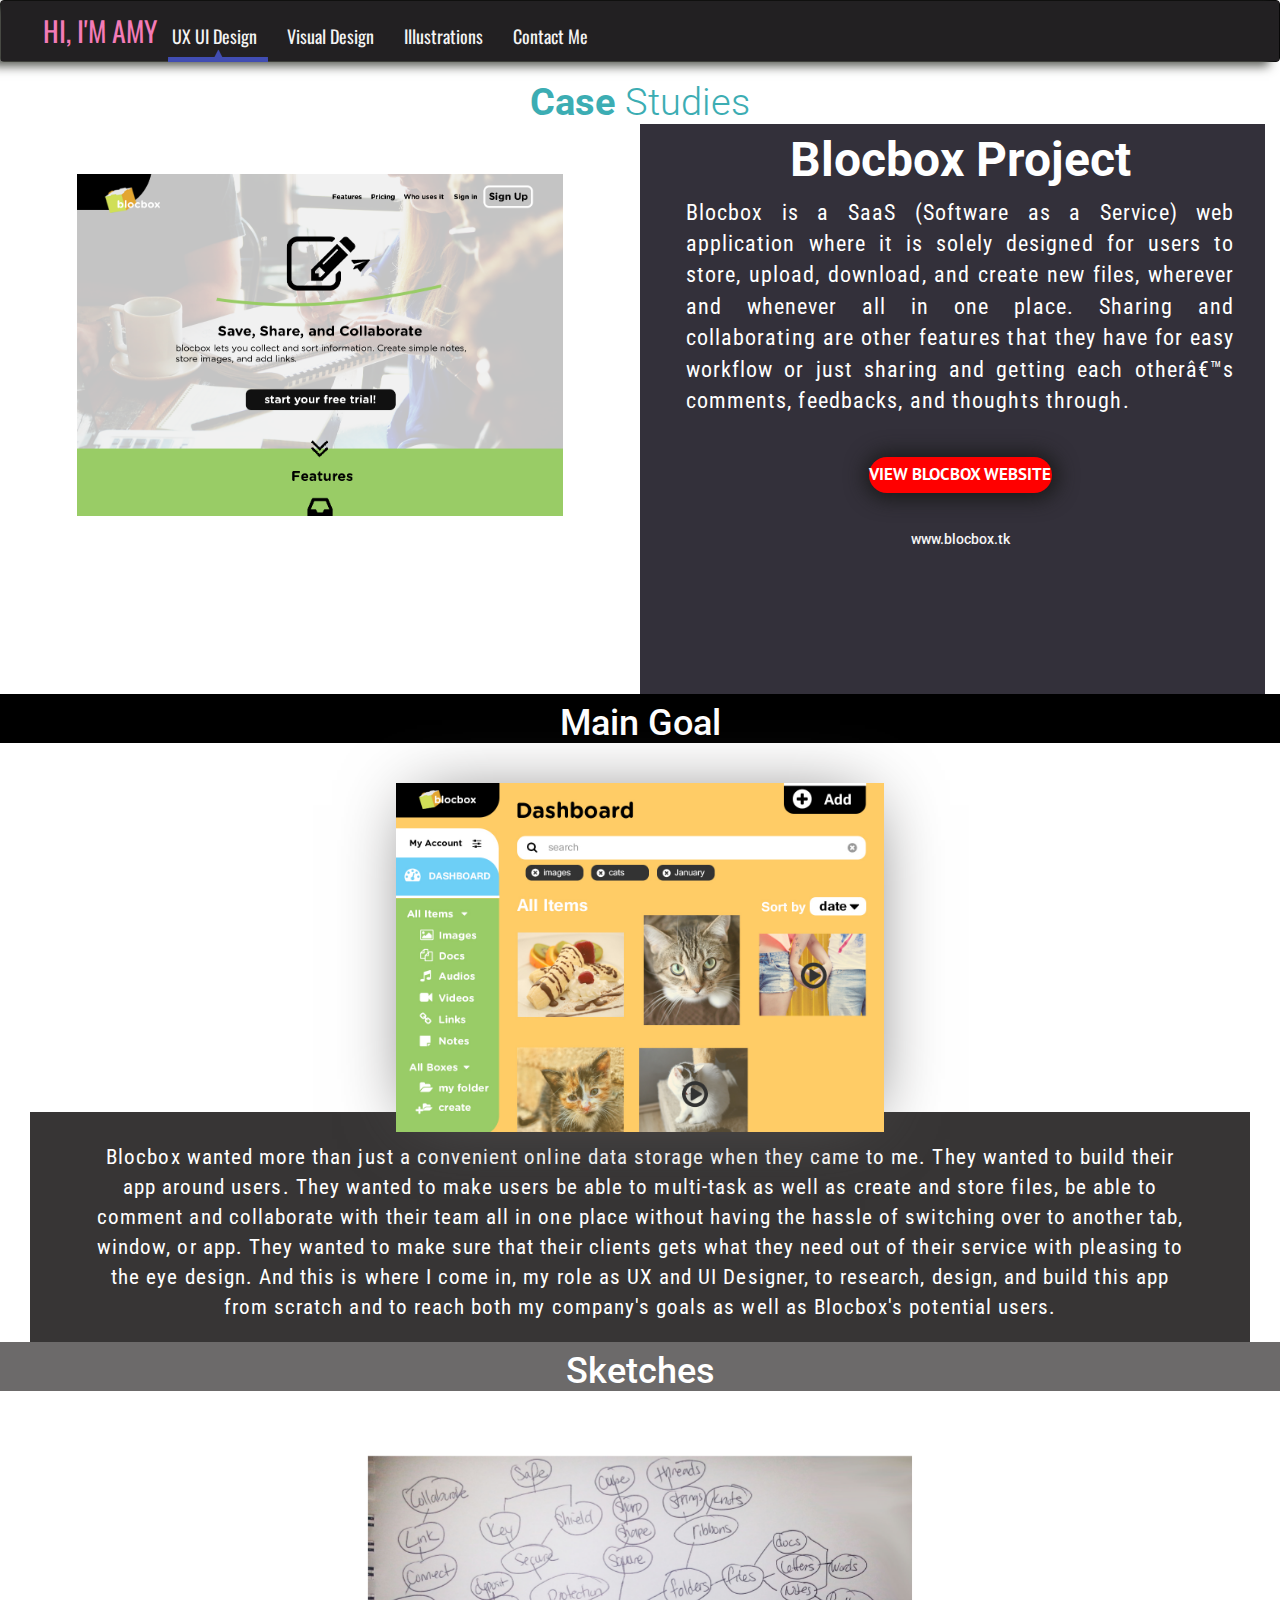
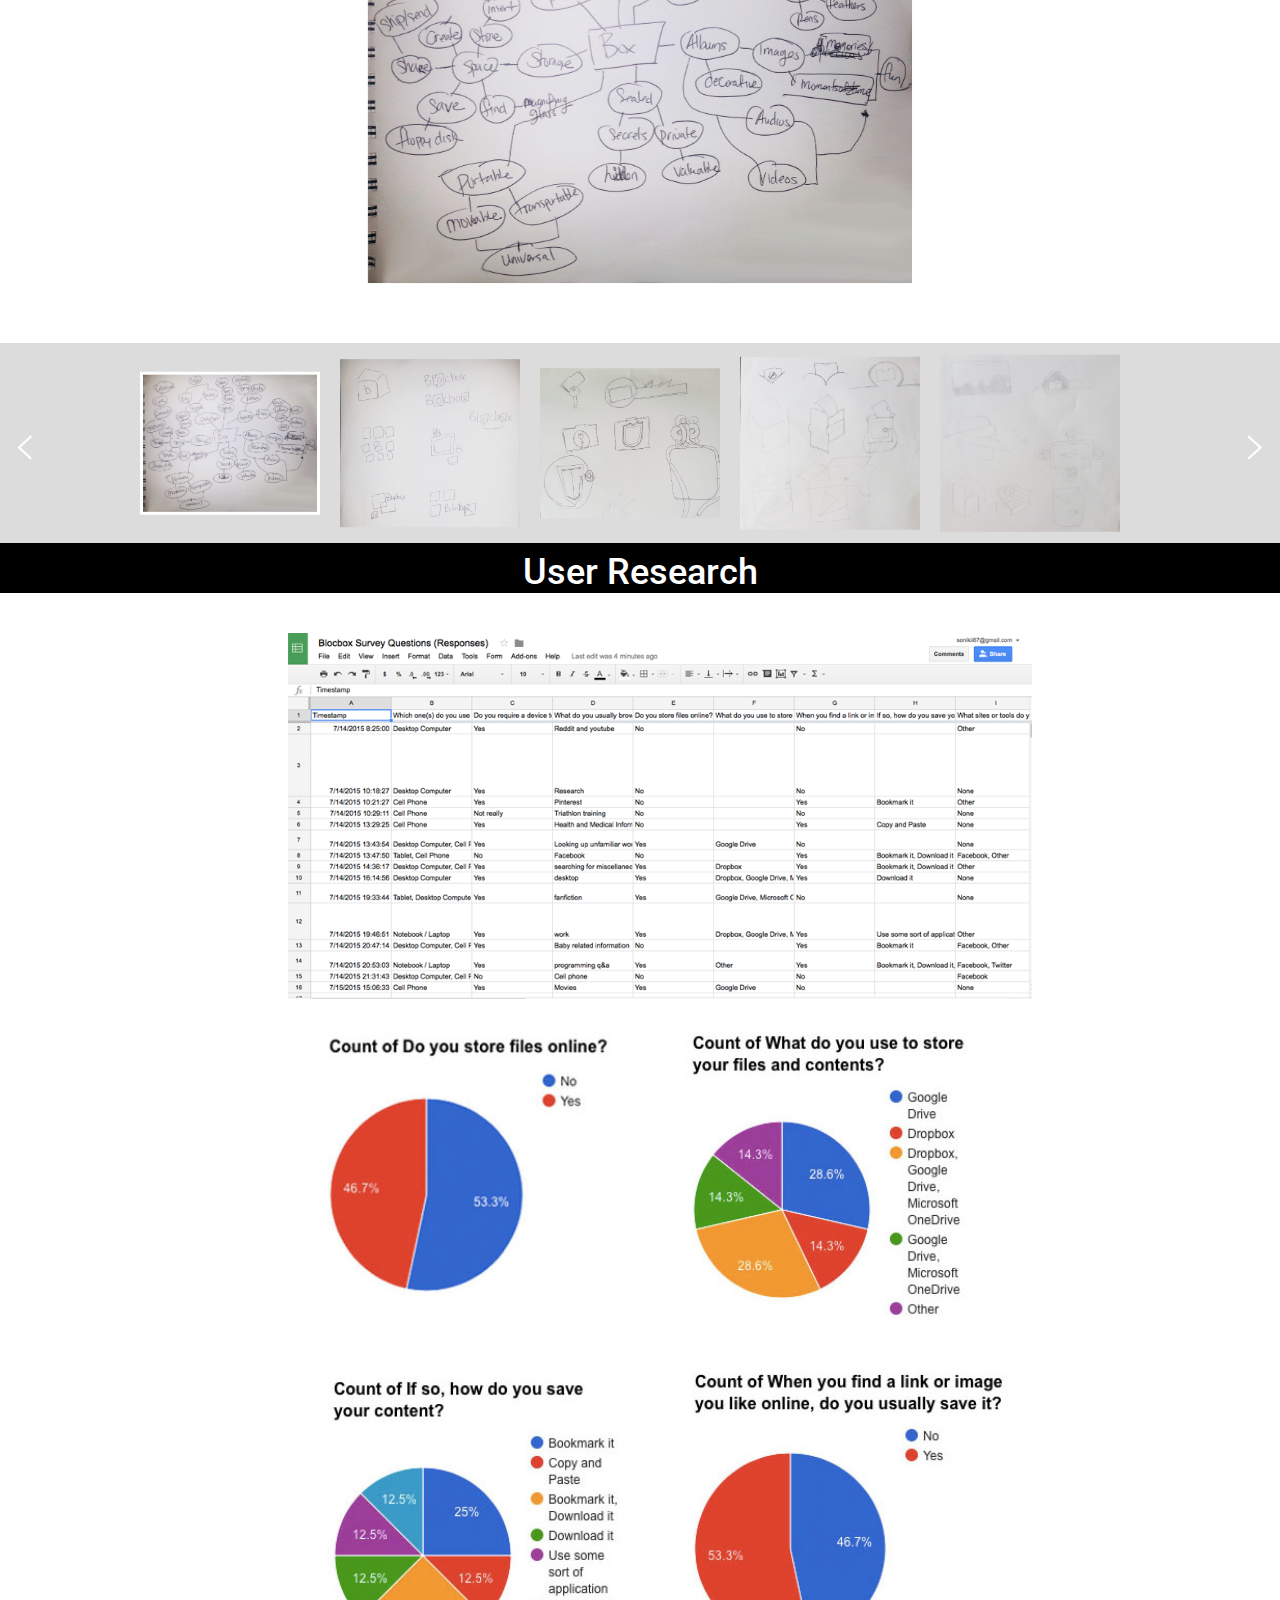
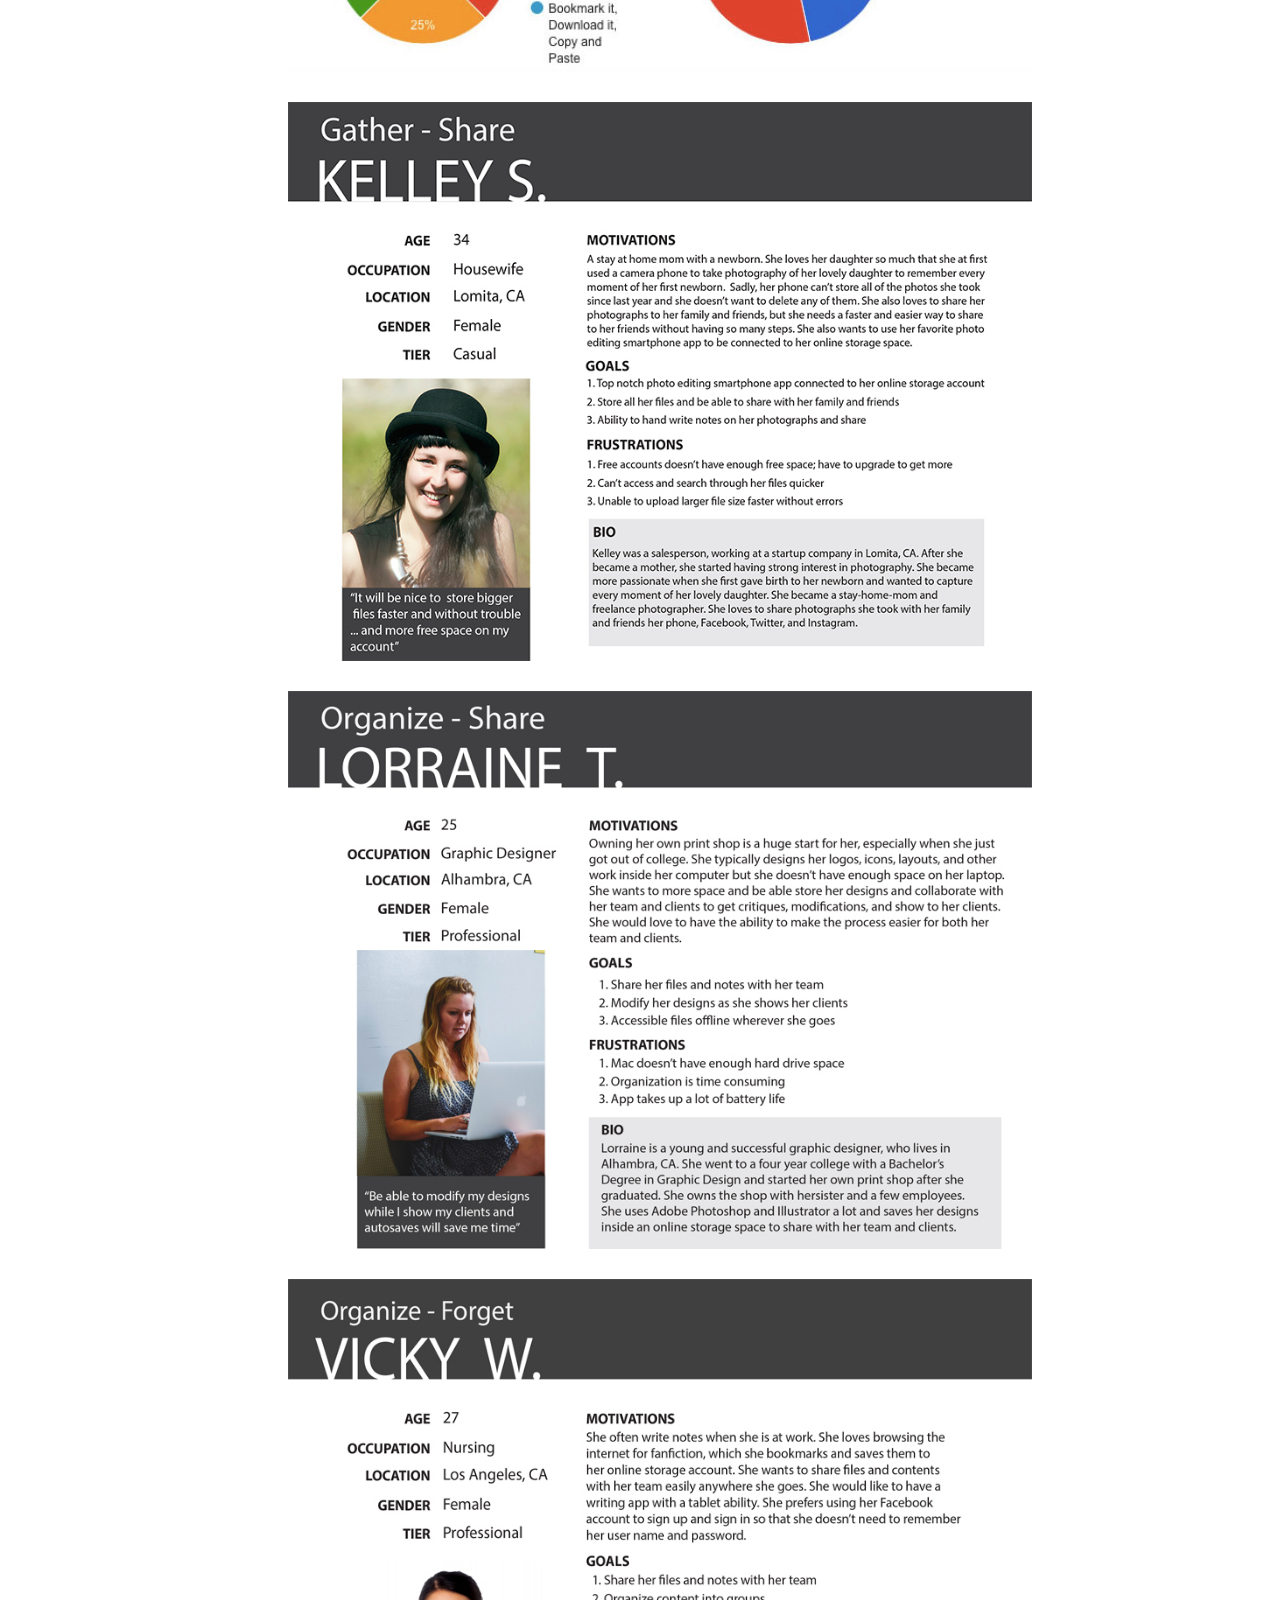
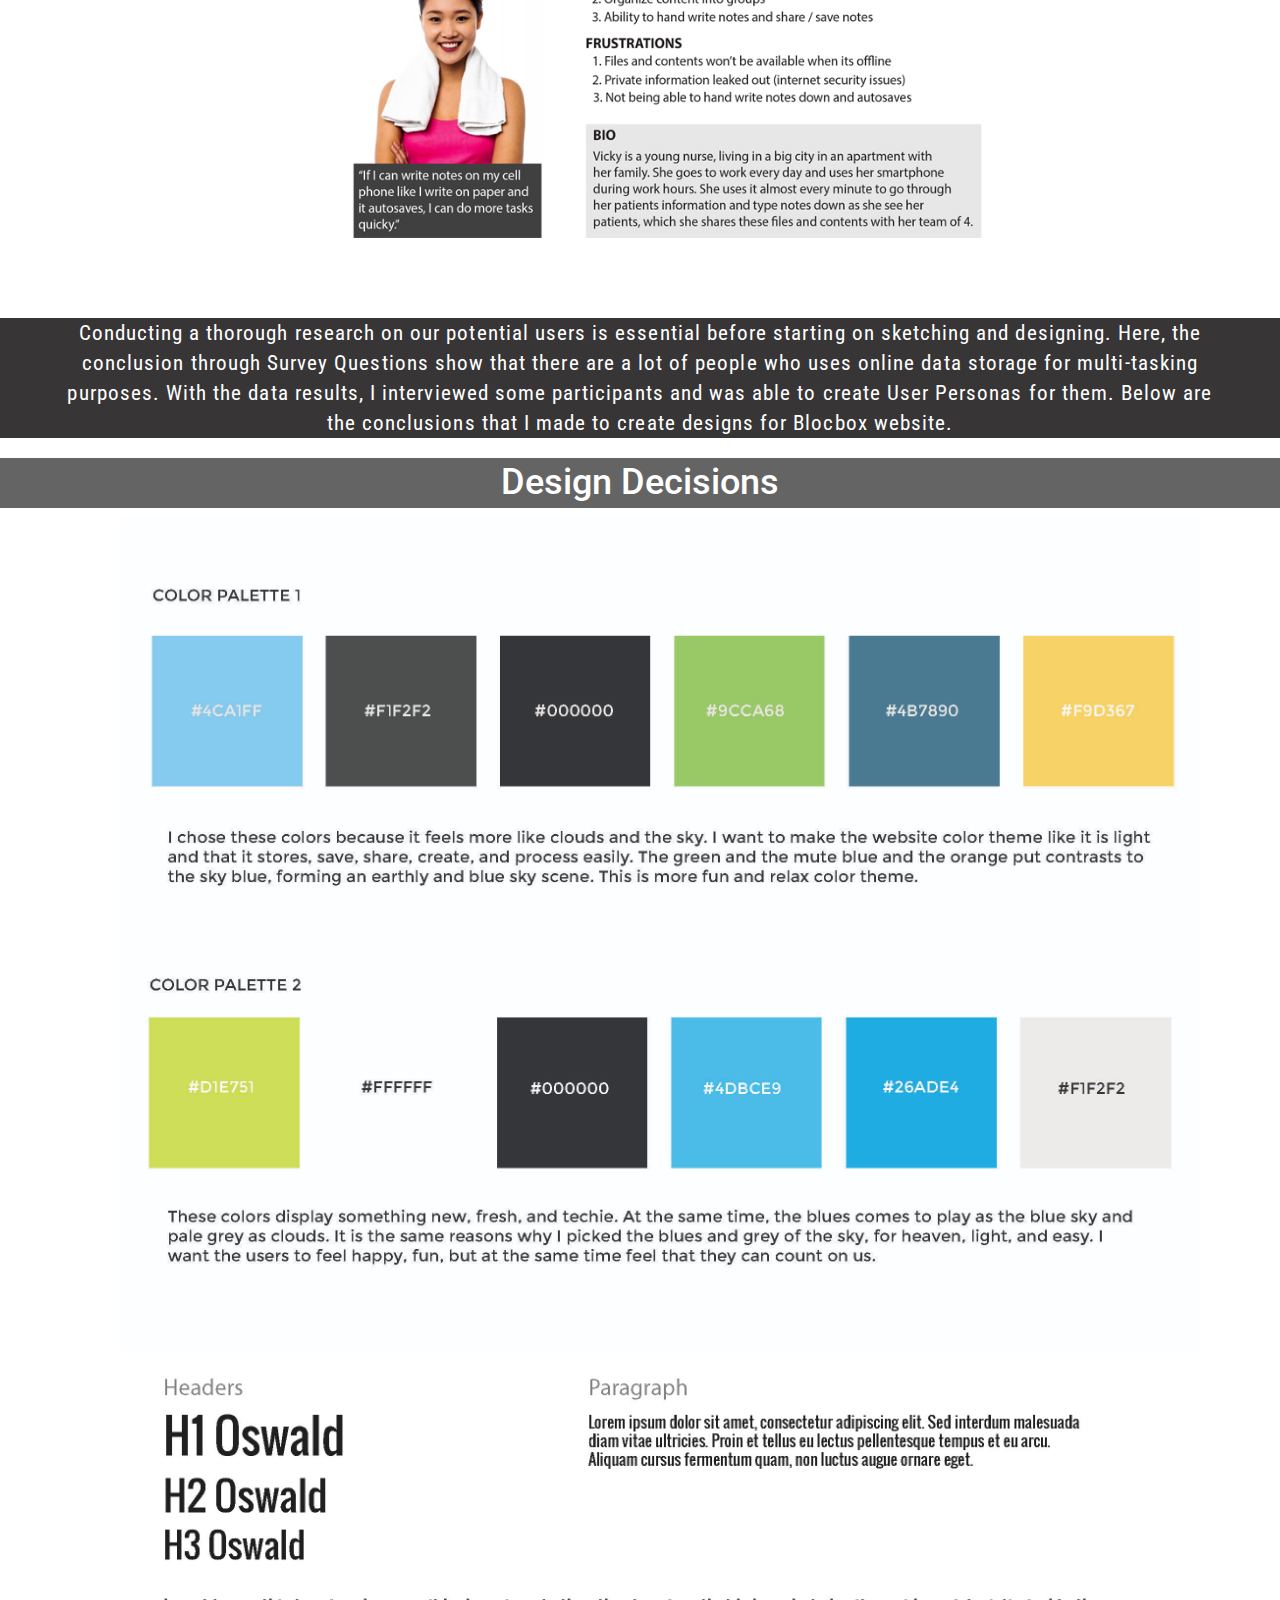
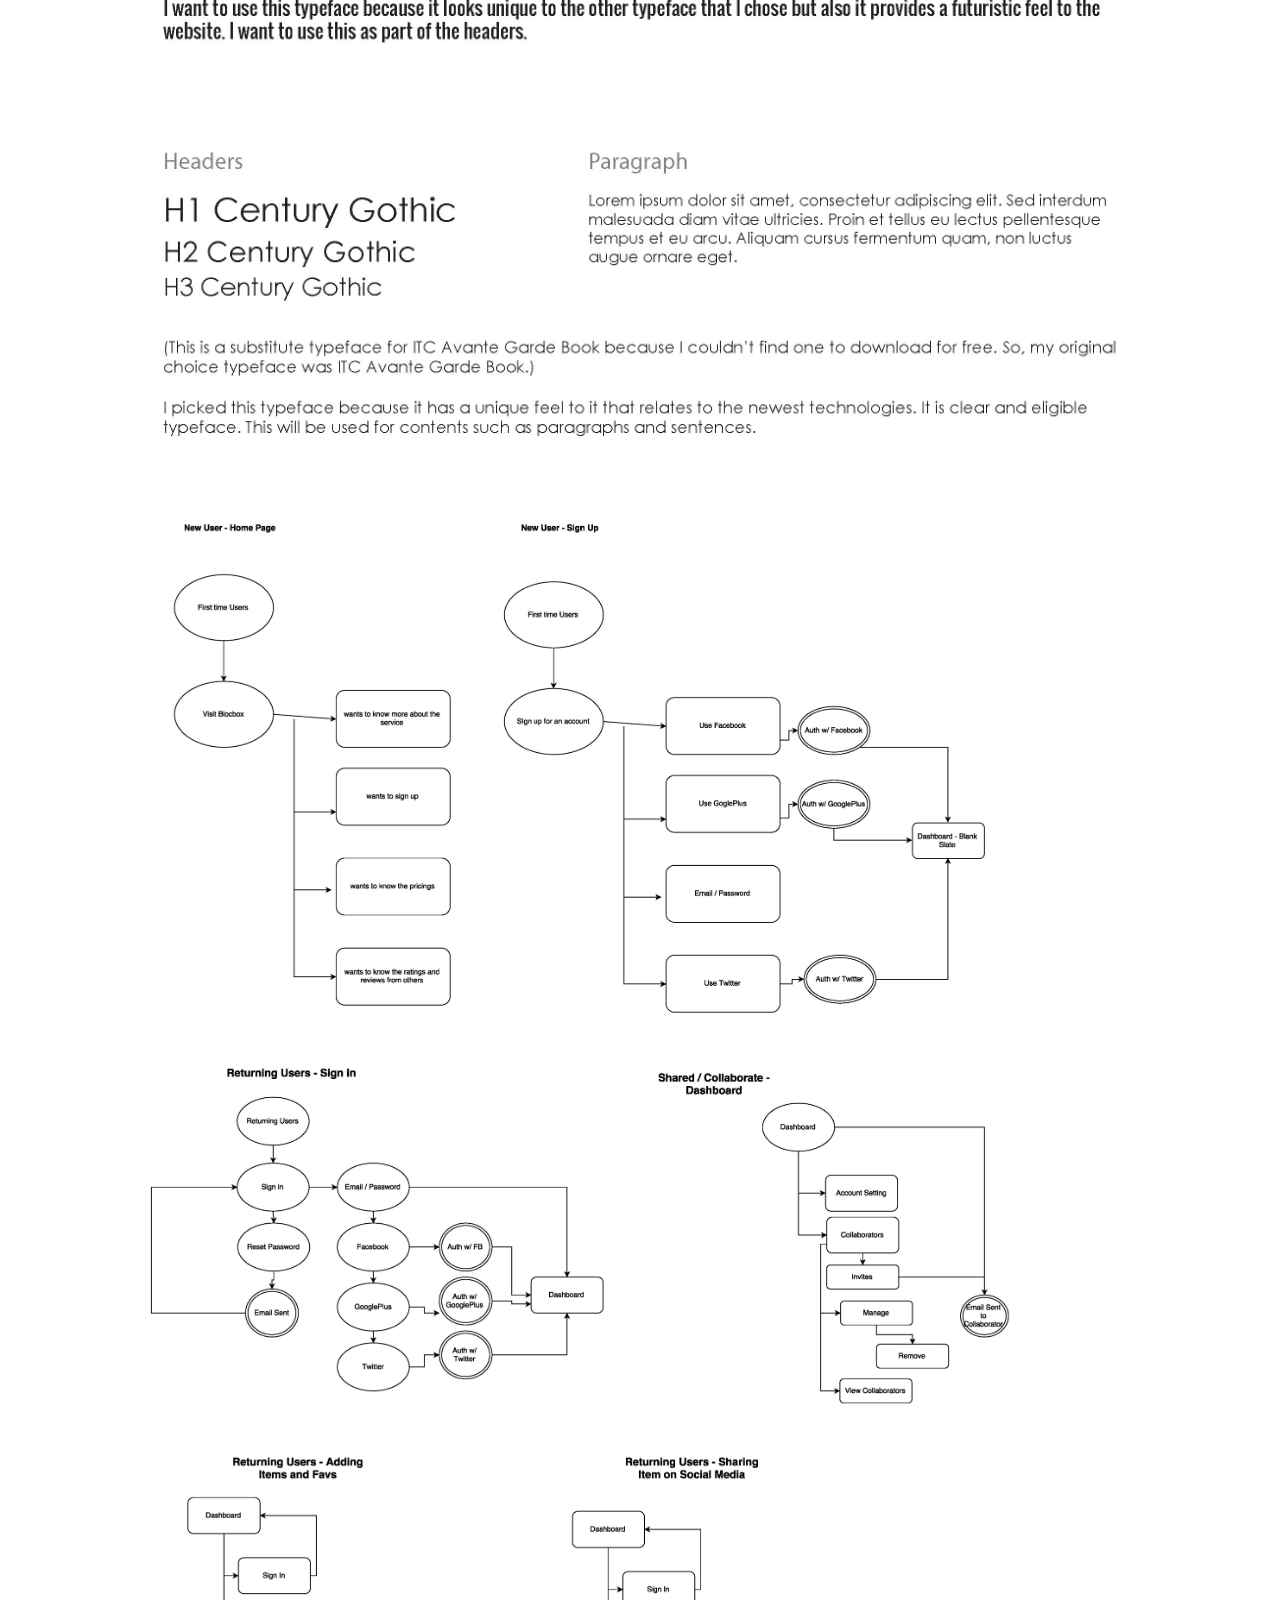
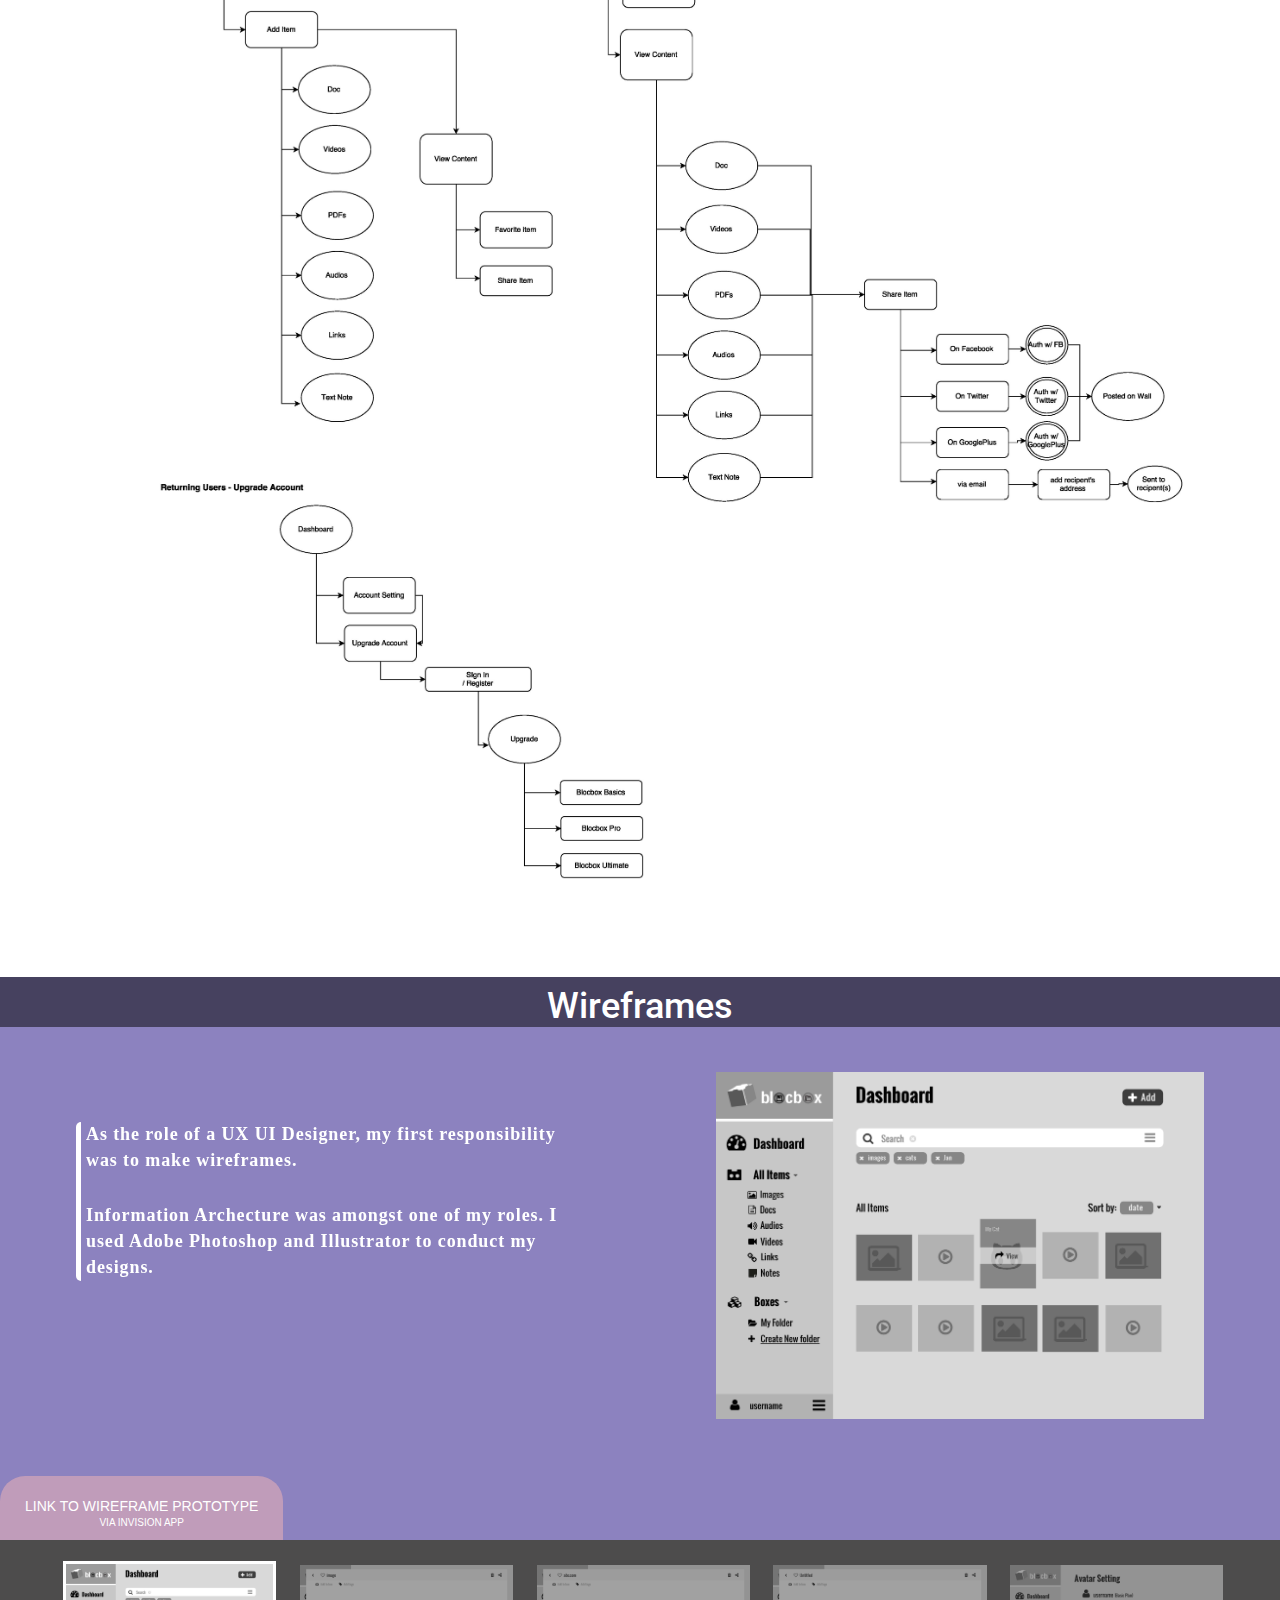
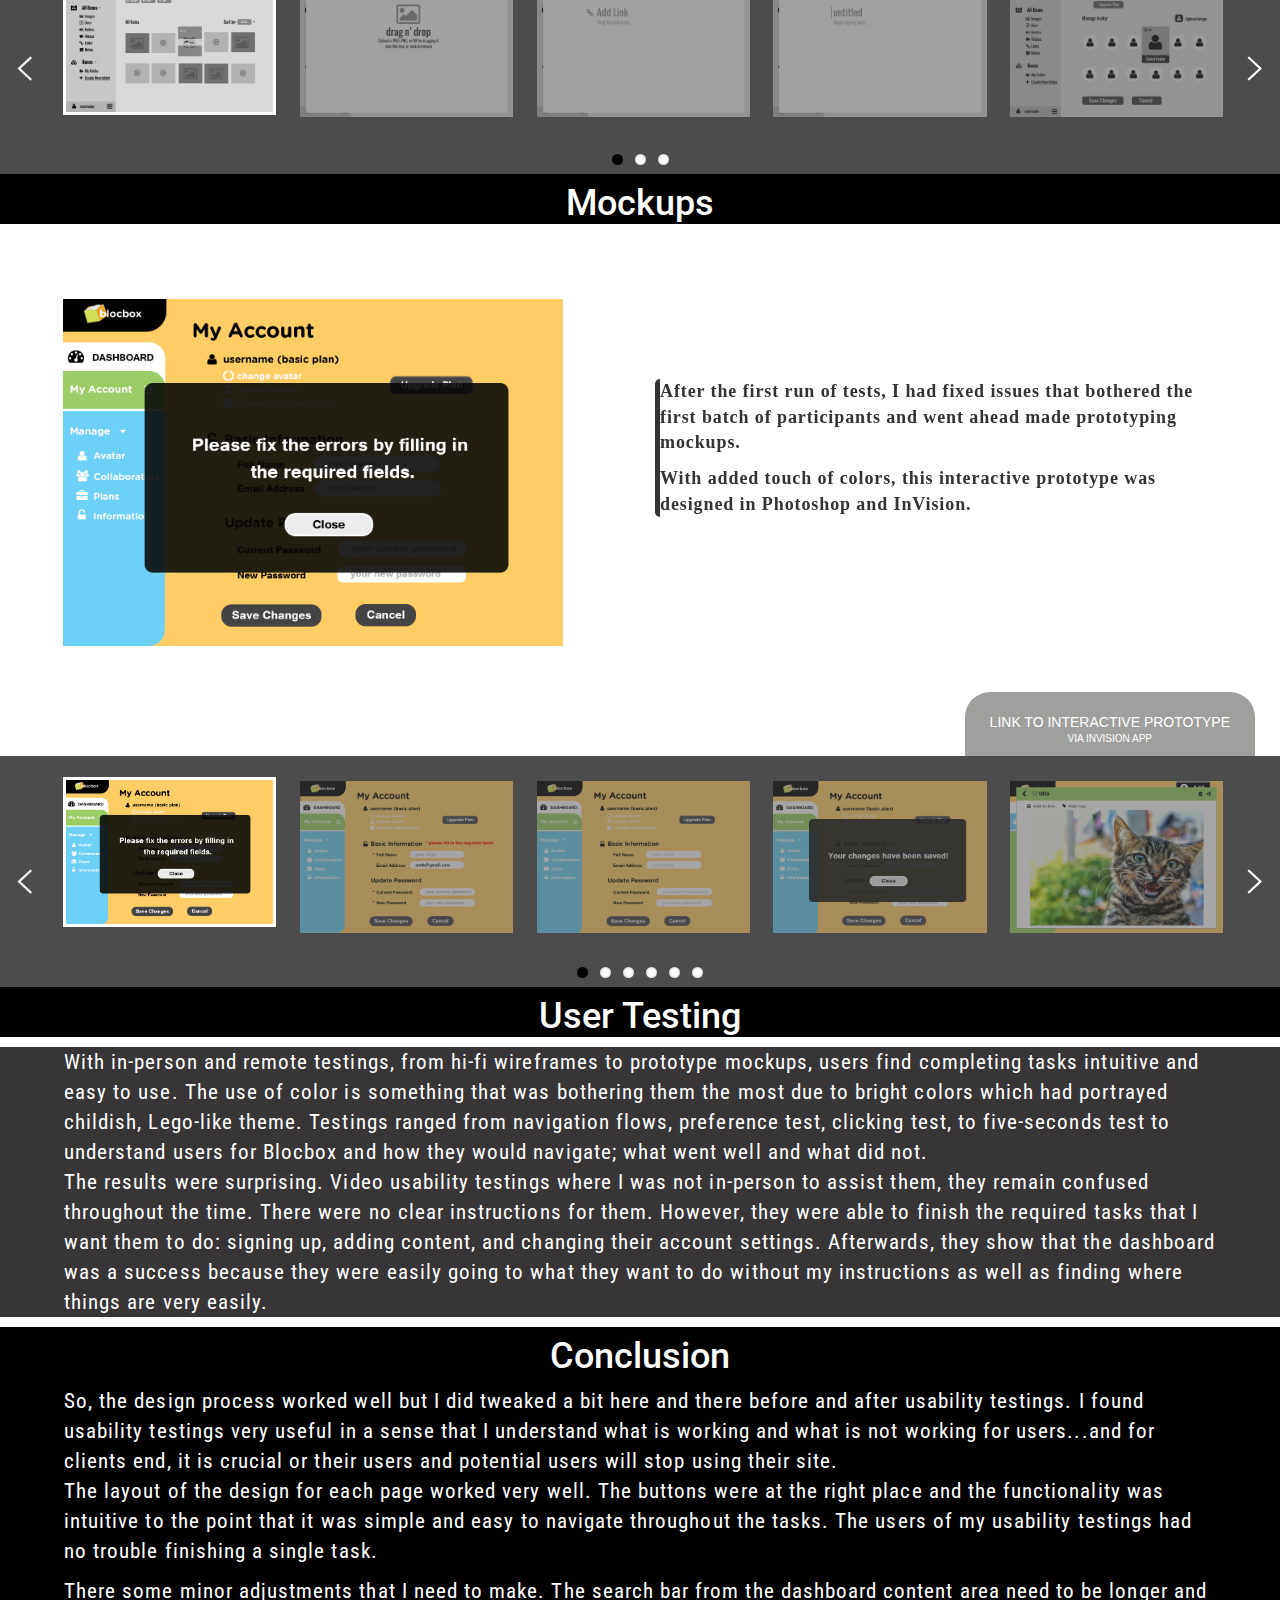
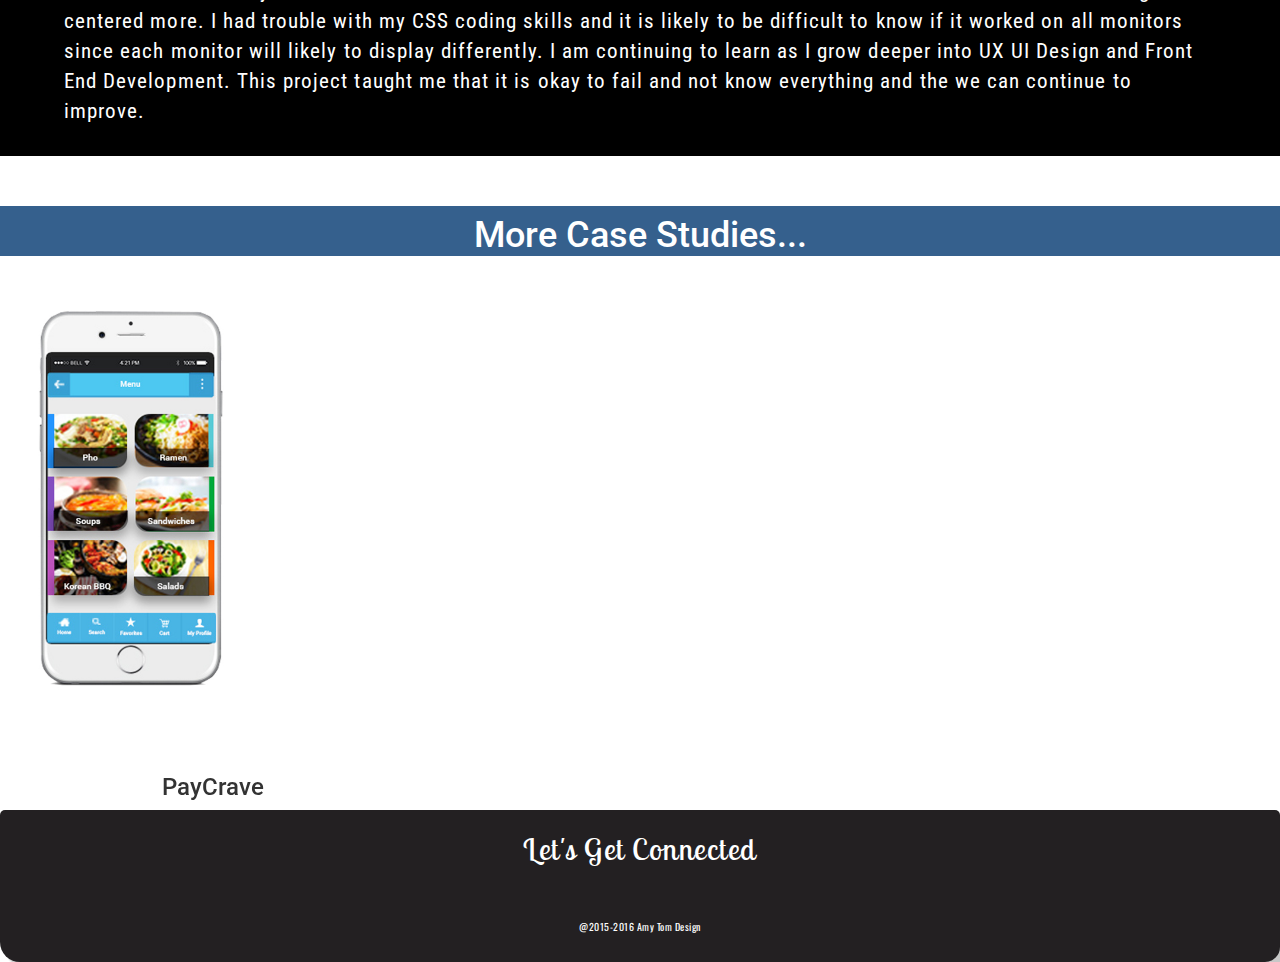
==== commit f84abc0f: "Add files via upload" ====
--- a/case-blocbox.html
+++ b/case-blocbox.html
@@ -58,10 +58,10 @@
         <h1 id="page-title"><strong>Case</strong> Studies</h1>
       </div>
       <div class="row">
-        <div class="col-sm-6" style="background-color:#283a7d; padding: 10px">
+        <div class="col-sm-6" style="padding: 50px">
            <img class="img-responsive" alt="Cinque Terre" src="images/blocbox-homepage-mockup.png" alt="Blocbox Homepage"/>
         </div>
-        <div class="col-sm-6"  style="background-color:#33303a;">
+        <div class="col-sm-6"  style="background-color:#33303a; height: 570px">
           <h1 >Blocbox Project</h1>
           <p class="text-justify">Blocbox is a SaaS (Software as a Service) web application where it is solely designed for users to store, upload, download, and create new files, wherever and whenever all in one place. Sharing and collaborating are other features that they have for easy workflow or just sharing and getting each other’s comments, feedbacks, and thoughts through.</p>
           <btn id="blocbox-btn">
